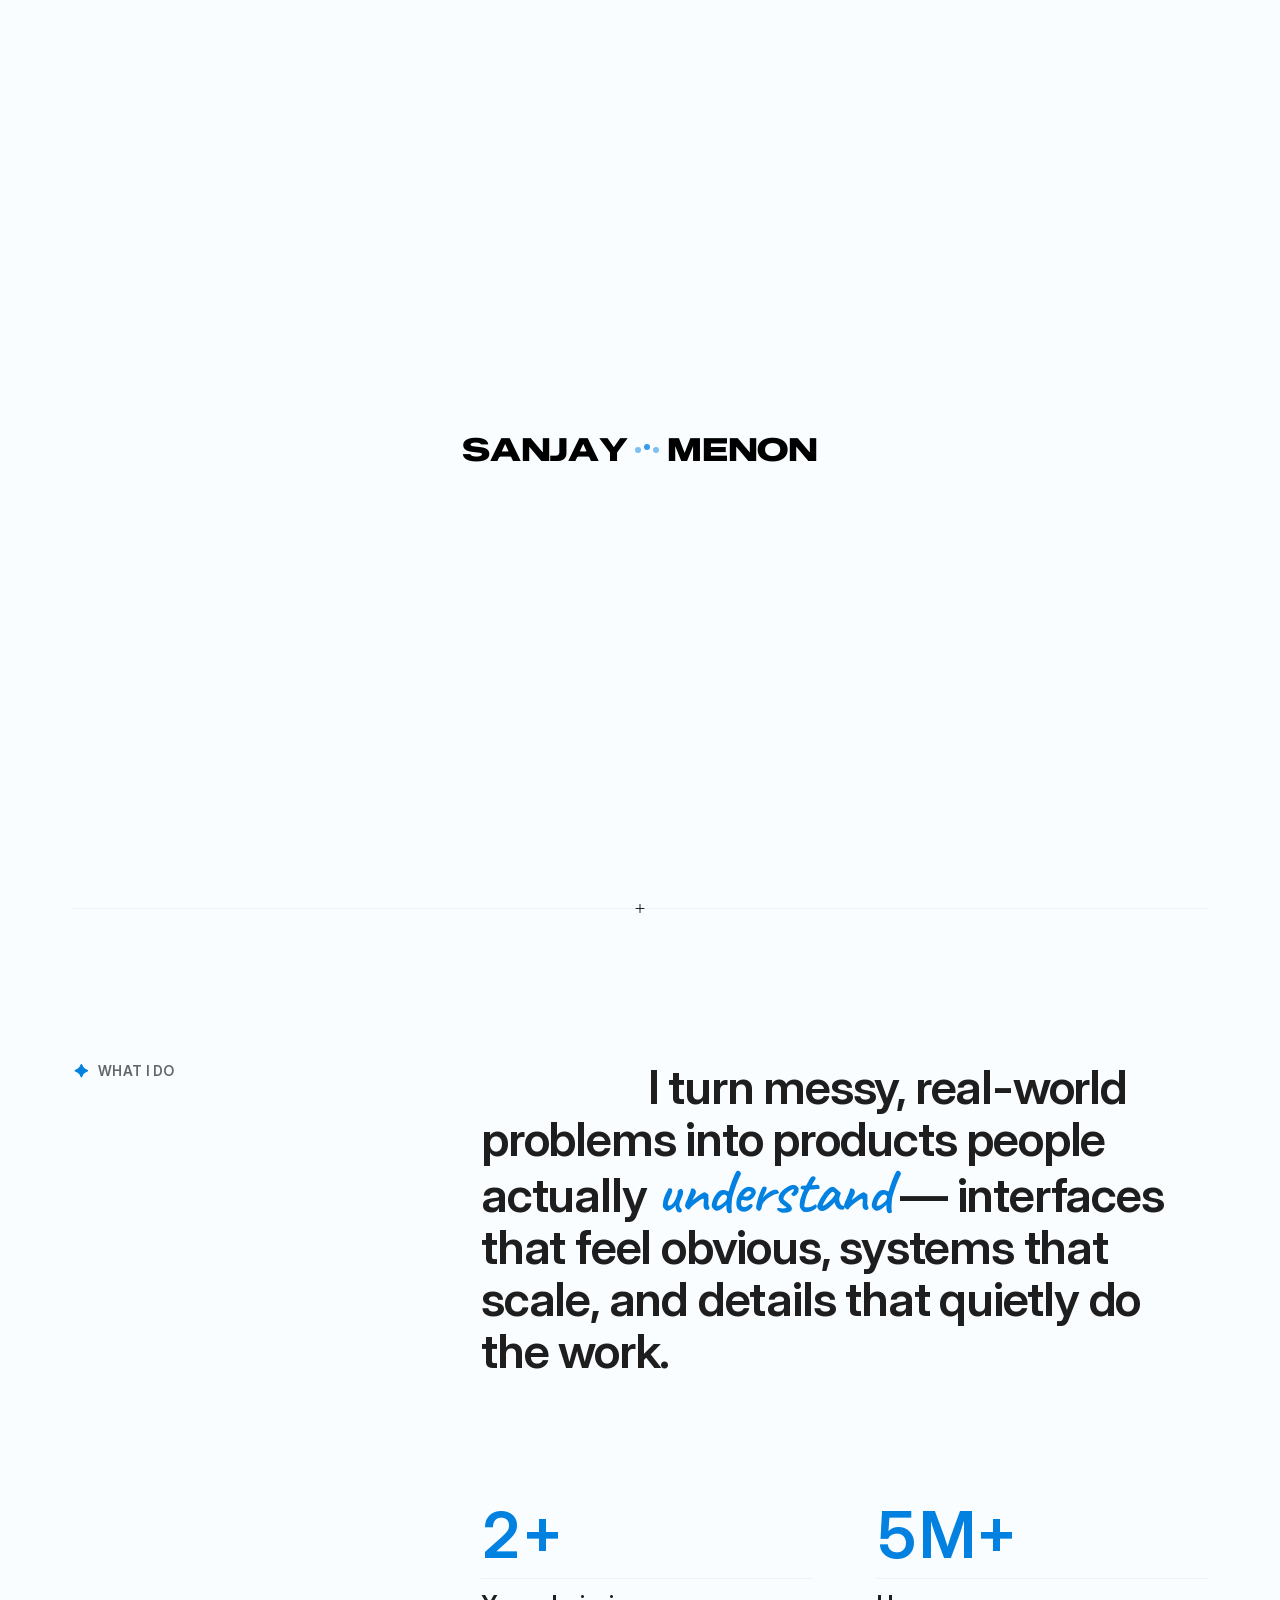
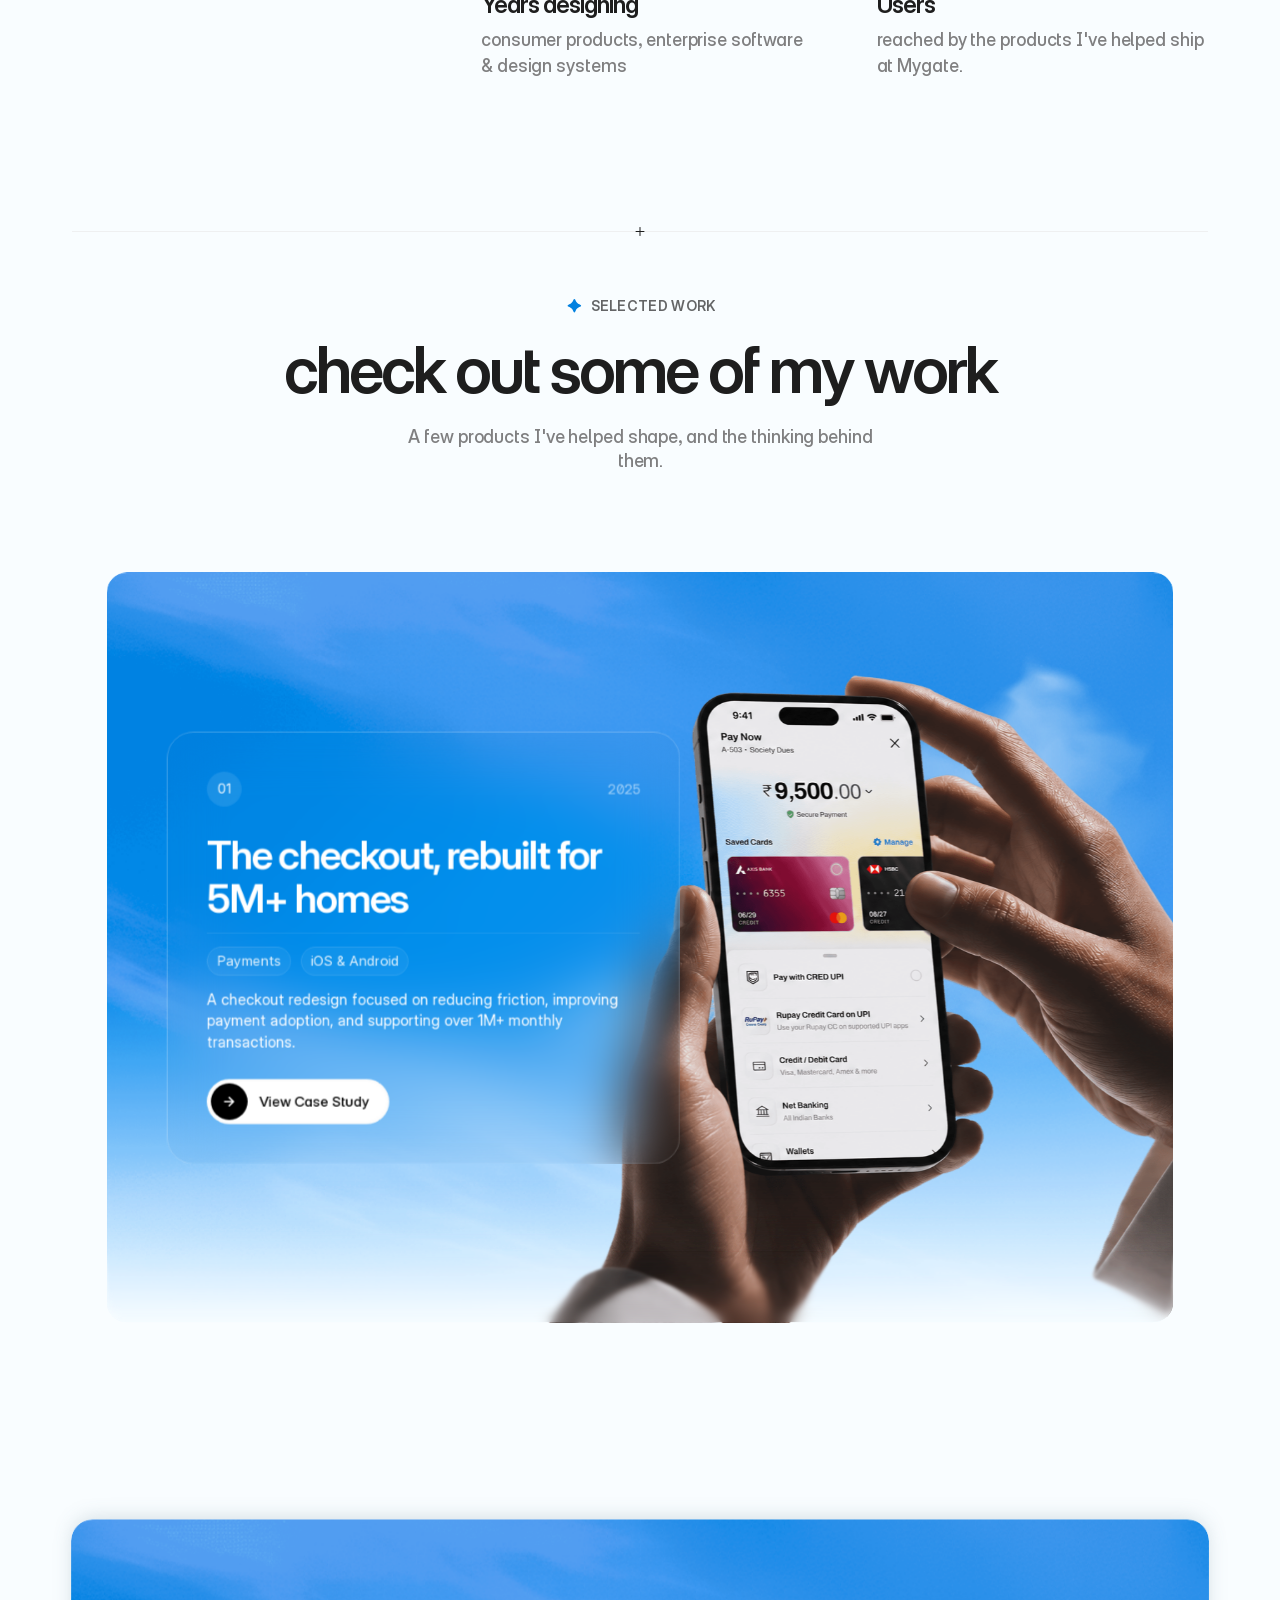
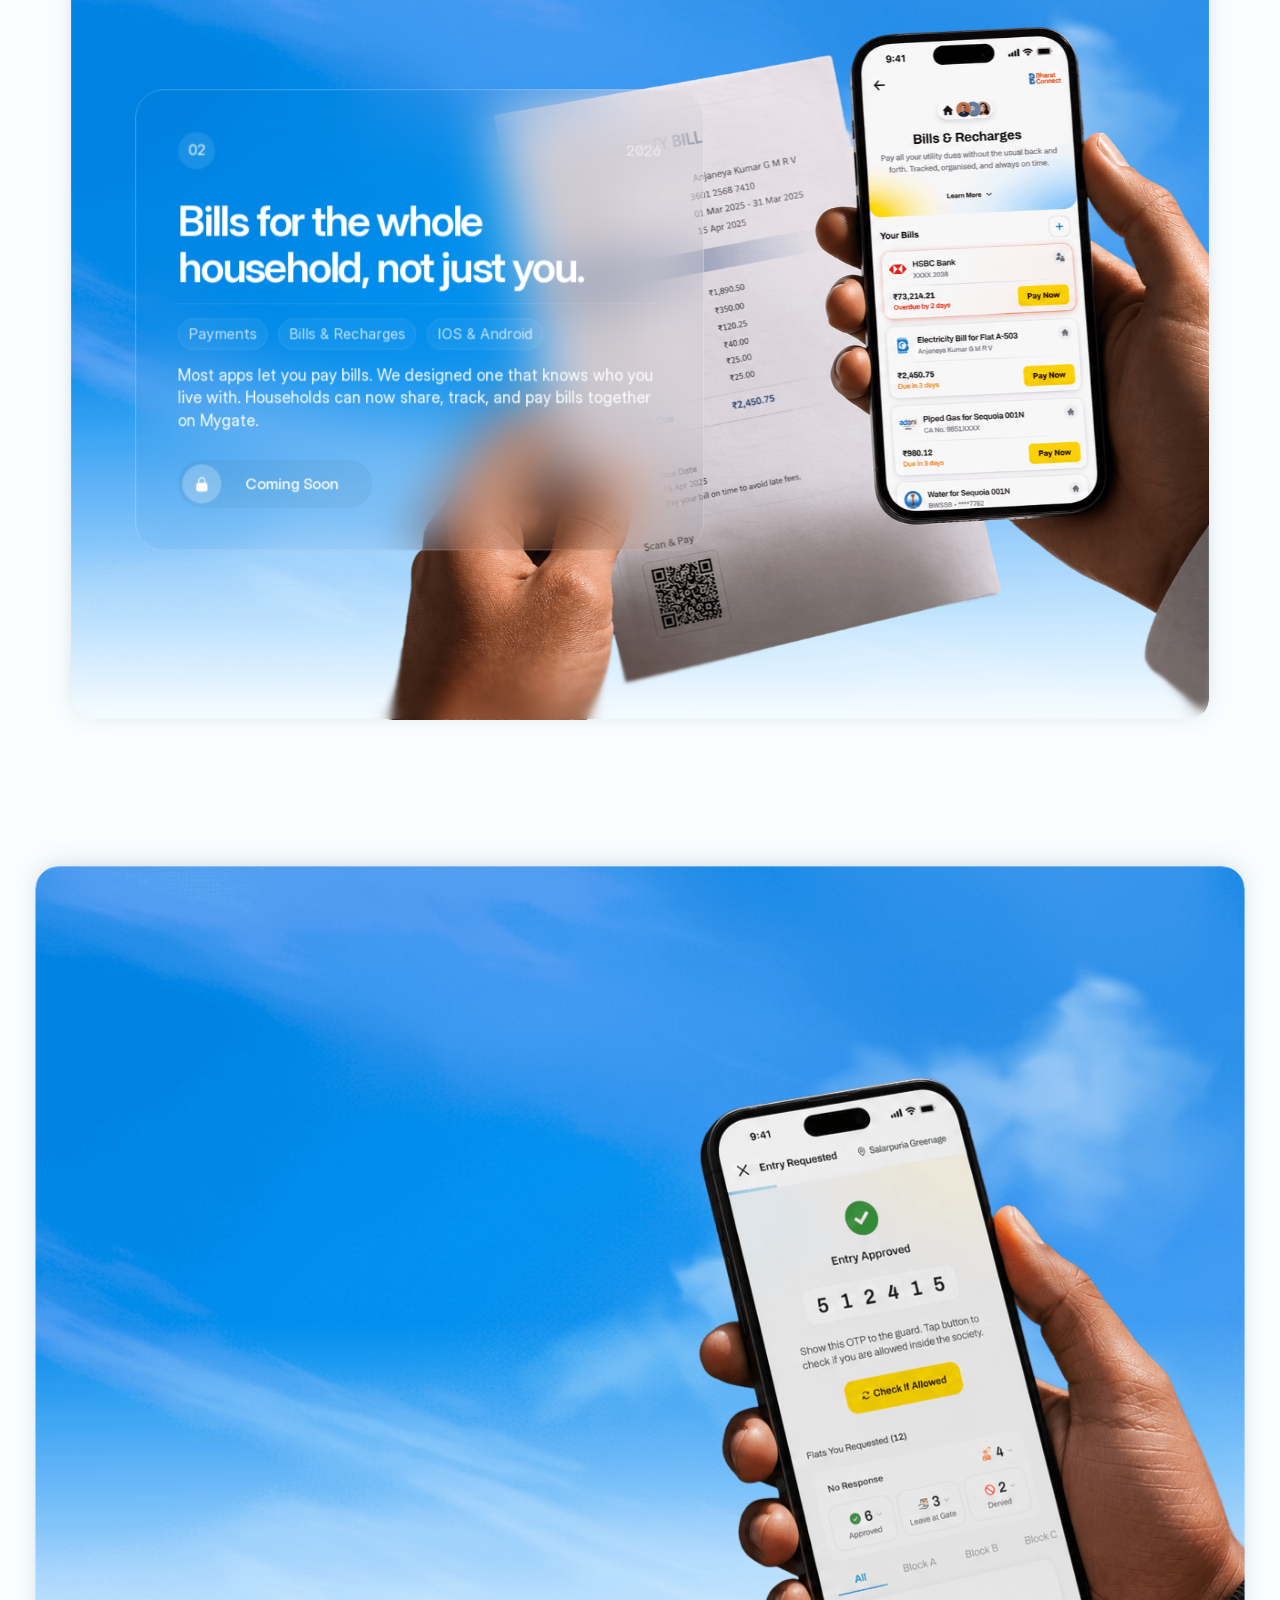
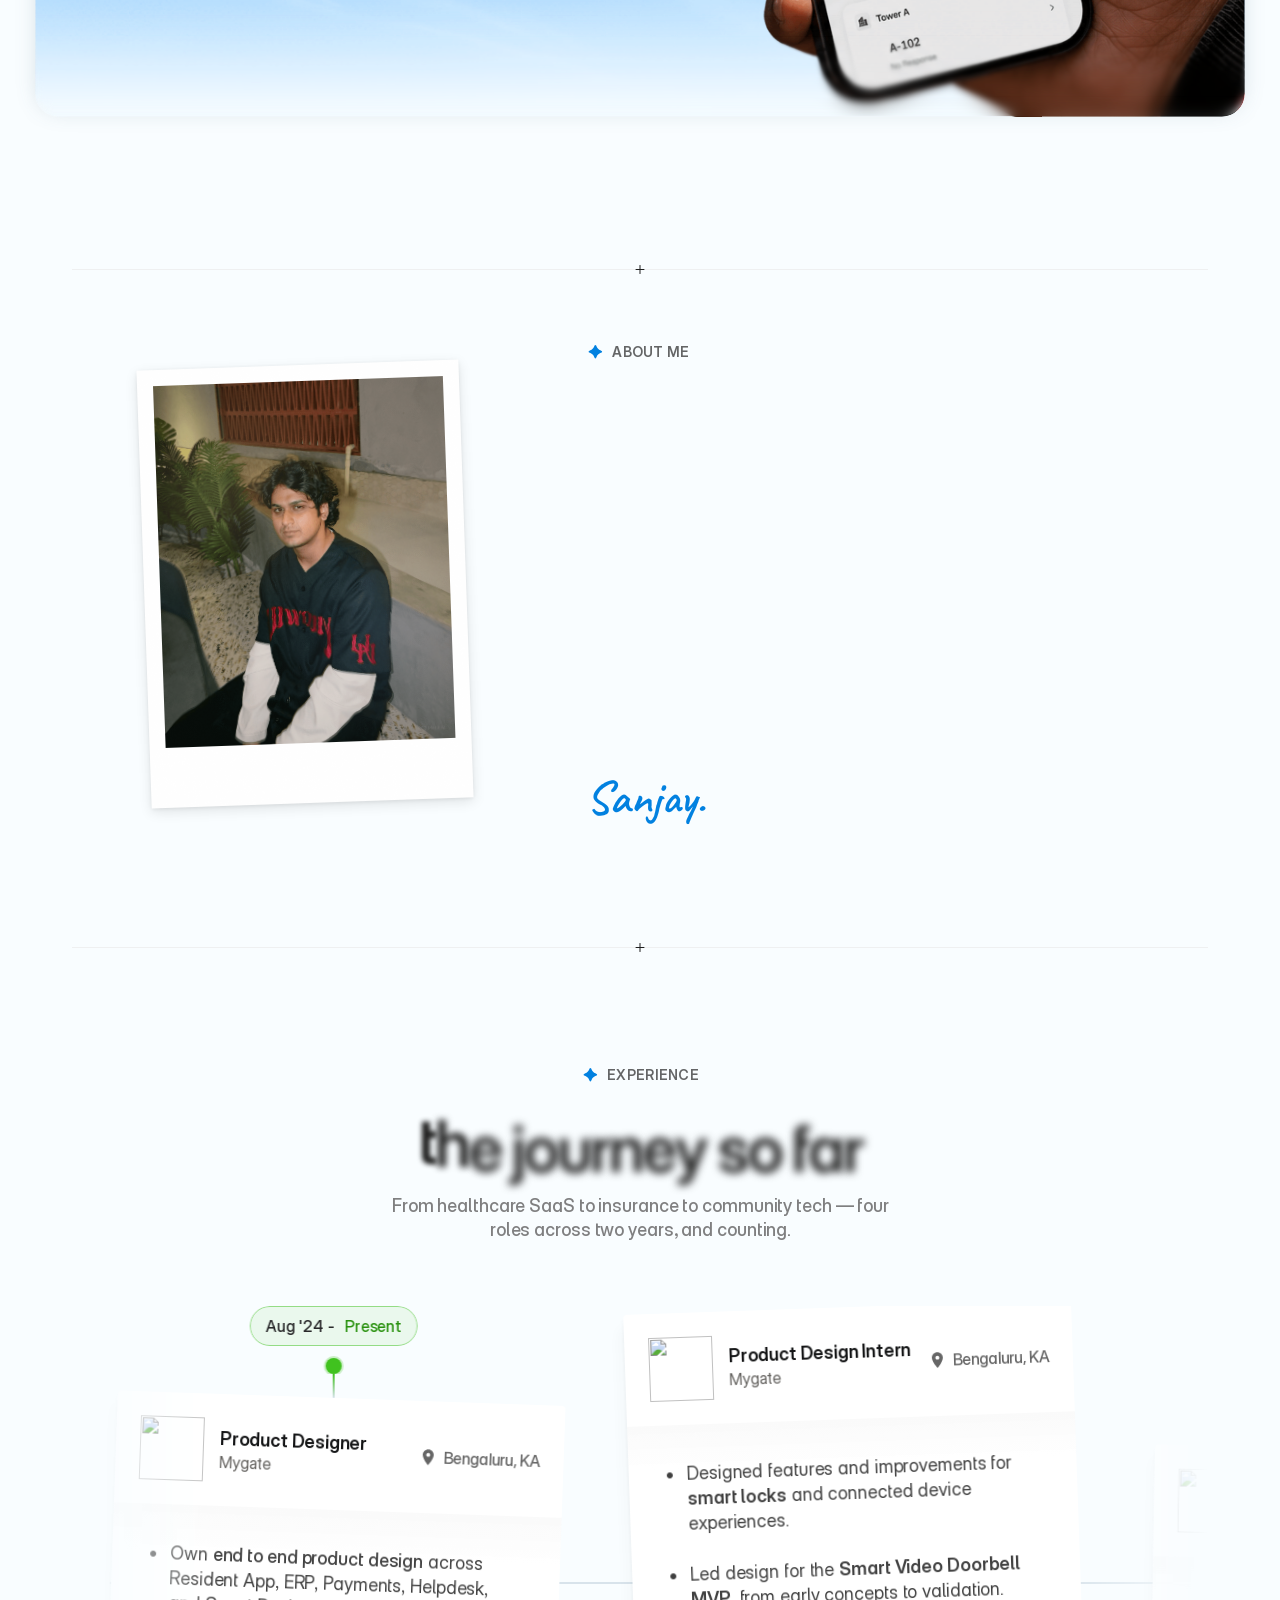
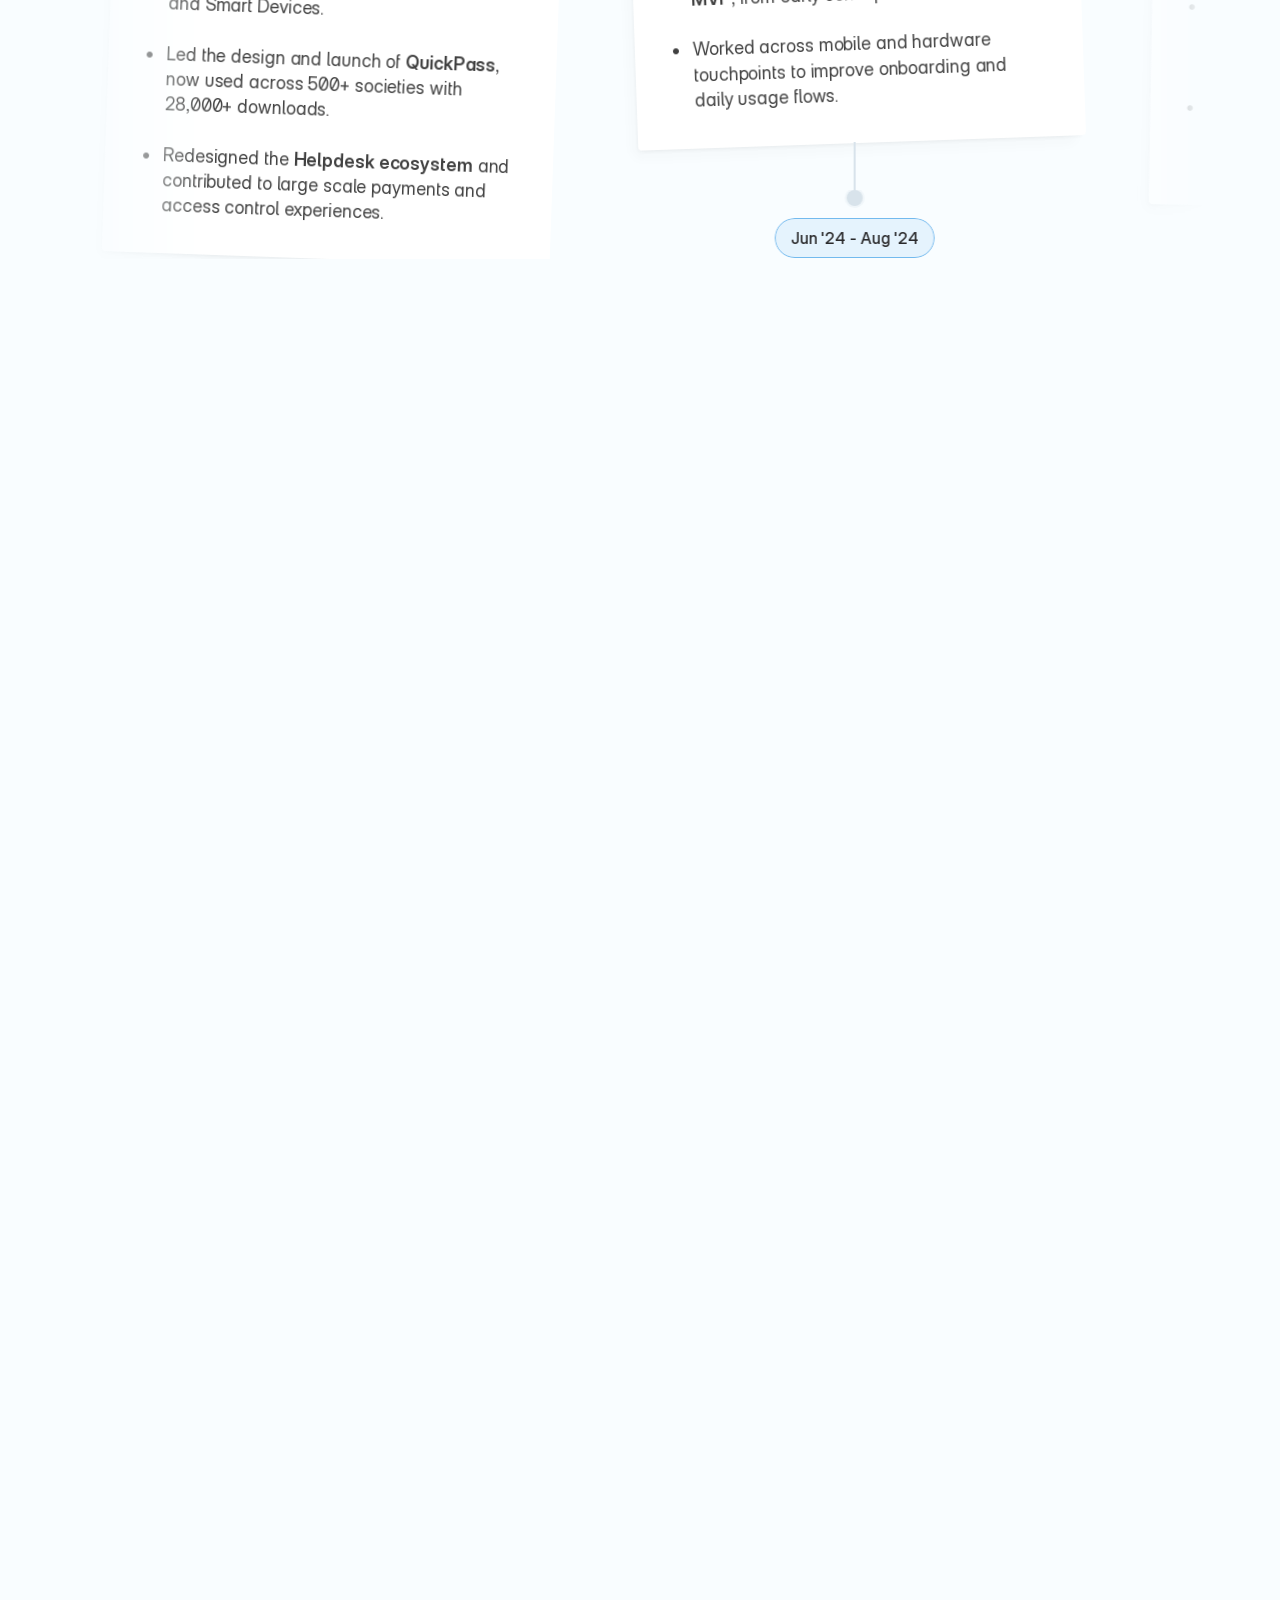
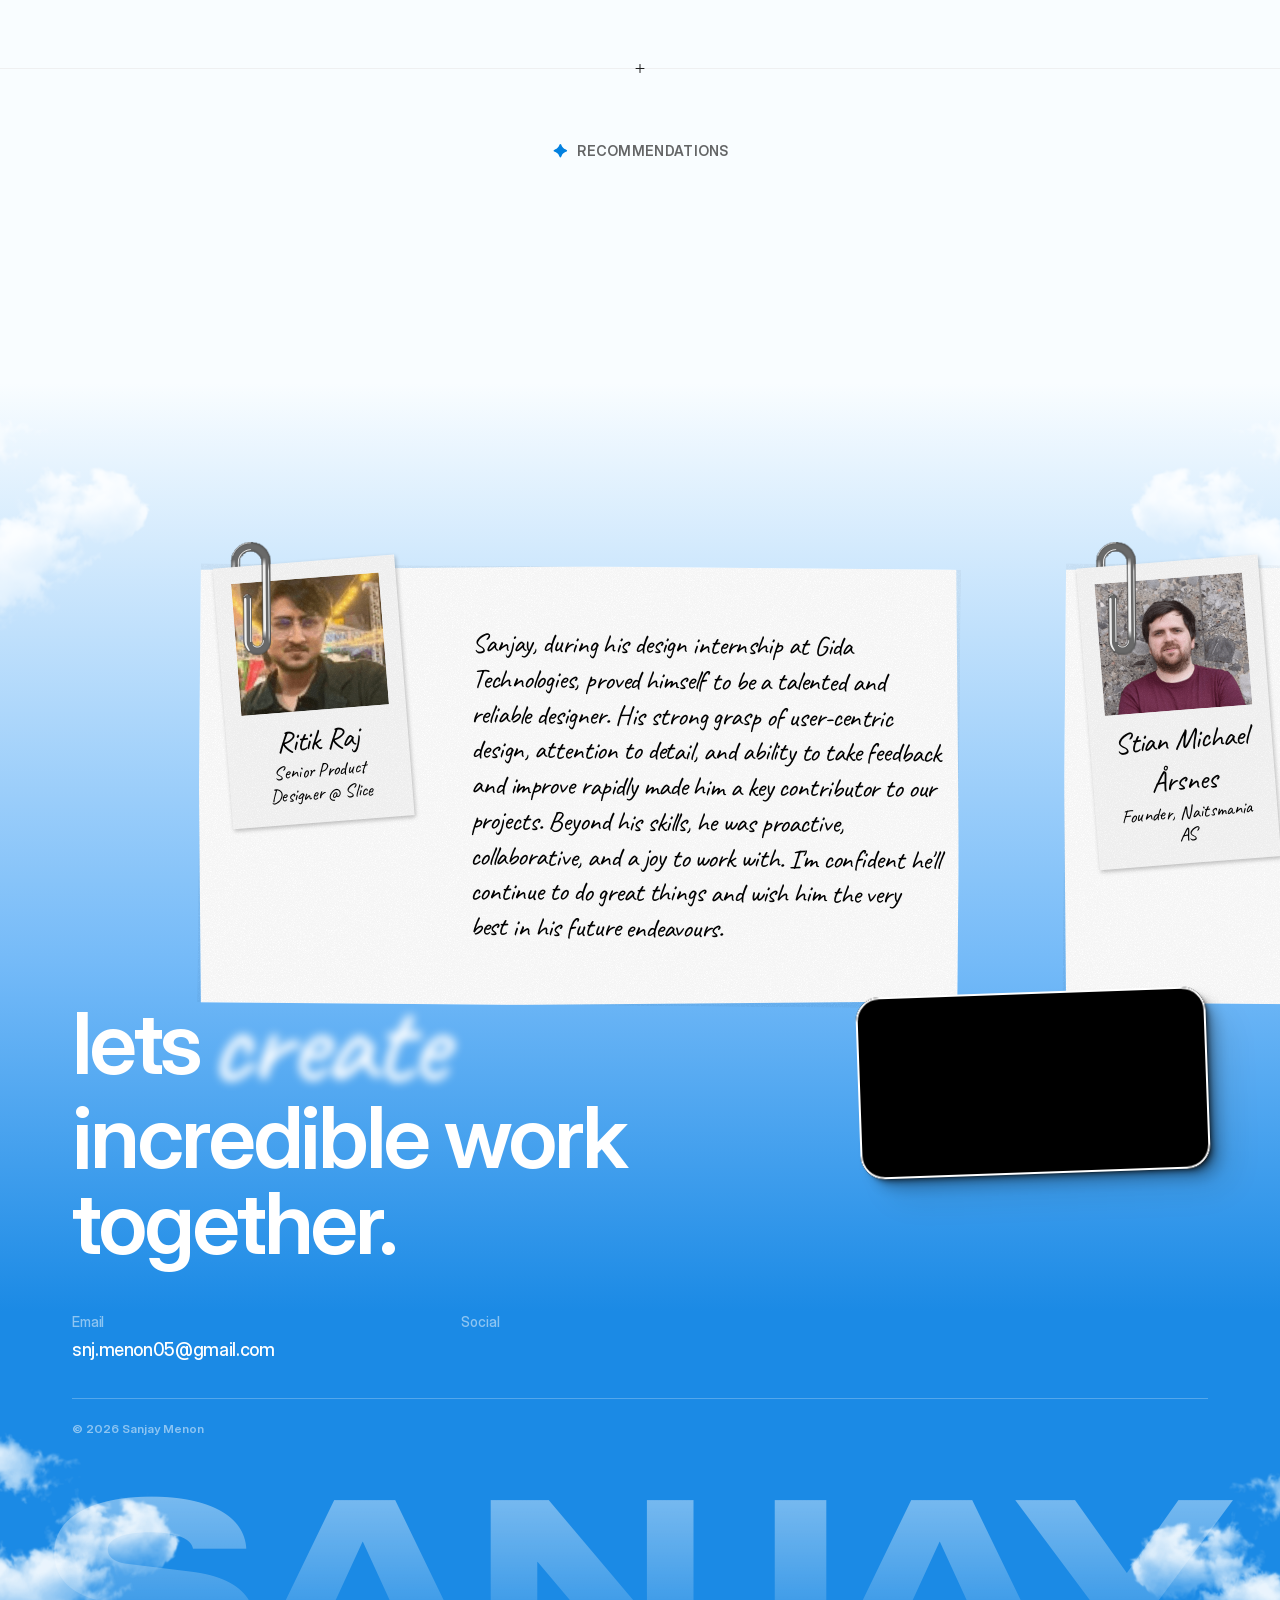
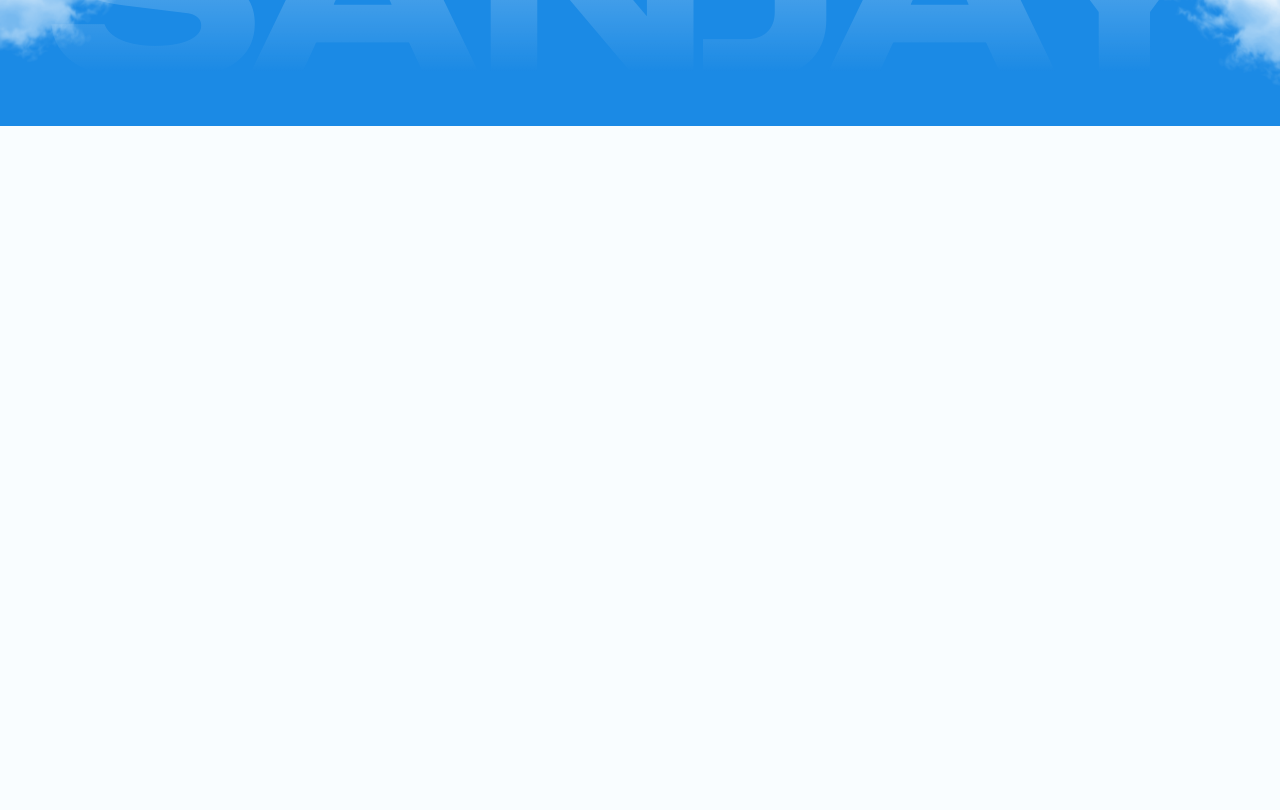
==== index.html @ f106e729 "feat: 1:1 pixel-perfect portfolio clone with localized assets and animations" ====
<!doctype html>

<!-- Made in Framer · framer.com ✨ -->

<!-- Published Jun 16, 2026, 5:50 PM UTC -->

<html lang="en" data-redirect-timezone="1" dir="ltr">

<head>

	<meta charset="utf-8">

	

	

	<script>try{if(localStorage.getItem("__framer_force_showing_editorbar_since")){const n=document.createElement("link");n.rel = "modulepreload";n.href="https://framer.com/edit/init.mjs";document.head.appendChild(n)}}catch(e){}</script>

	<!-- Start of headStart -->

    

    <!-- End of headStart -->

	<meta name="viewport" content="width=1200">

	<meta name="generator" content="Framer 4ded5ed">

	<title>Sanjay's Portfolio</title>

    <meta name="description" content="Welcome to my portfolio">

    <meta name="framer-search-index" content="./assets/js/searchIndex-1USSbgXIUt0n.json">

    <meta name="framer-search-index-fallback" content="./assets/js/searchIndex-Ehu4HHllHMeQ.json">

    <link href="./assets/images/WTDB128knyhJZWbqx1wHJGZqVo.png" rel="icon" media="(prefers-color-scheme: light)">

    <link href="./assets/images/WTDB128knyhJZWbqx1wHJGZqVo.png" rel="icon" media="(prefers-color-scheme: dark)">

    <!-- Open Graph / Facebook -->

    <meta property="og:type" content="website">

    <meta property="og:title" content="Sanjay's Portfolio">

    <meta property="og:description" content="Welcome to my portfolio">

    <!-- Twitter -->

    <meta name="twitter:card" content="summary_large_image">

    <meta name="twitter:title" content="Sanjay's Portfolio">

    <meta name="twitter:description" content="Welcome to my portfolio">

	

	<style data-framer-font-css>/* cyrillic-ext */

@font-face {

  font-family: 'Inter Tight';

  font-style: normal;

  font-weight: 800;

  font-display: swap;

  src: url(./assets/fonts/gstatic/s/intertight/v9/NGSnv5HMAFg6IuGlBNMjxJEL2VmU3NS7Z2mjjwiaVi5SkK8.woff2) format('woff2');

  unicode-range: U+0460-052F, U+1C80-1C8A, U+20B4, U+2DE0-2DFF, U+A640-A69F, U+FE2E-FE2F;

}

/* cyrillic */

@font-face {

  font-family: 'Inter Tight';

  font-style: normal;

  font-weight: 800;

  font-display: swap;

  src: url(./assets/fonts/gstatic/s/intertight/v9/NGSnv5HMAFg6IuGlBNMjxJEL2VmU3NS7Z2mjjwiaXy5SkK8.woff2) format('woff2');

  unicode-range: U+0301, U+0400-045F, U+0490-0491, U+04B0-04B1, U+2116;

}

/* greek-ext */

@font-face {

  font-family: 'Inter Tight';

  font-style: normal;

  font-weight: 800;

  font-display: swap;

  src: url(./assets/fonts/gstatic/s/intertight/v9/NGSnv5HMAFg6IuGlBNMjxJEL2VmU3NS7Z2mjjwiaVy5SkK8.woff2) format('woff2');

  unicode-range: U+1F00-1FFF;

}

/* greek */

@font-face {

  font-family: 'Inter Tight';

  font-style: normal;

  font-weight: 800;

  font-display: swap;

  src: url(./assets/fonts/gstatic/s/intertight/v9/NGSnv5HMAFg6IuGlBNMjxJEL2VmU3NS7Z2mjjwiaWC5SkK8.woff2) format('woff2');

  unicode-range: U+0370-0377, U+037A-037F, U+0384-038A, U+038C, U+038E-03A1, U+03A3-03FF;

}

/* vietnamese */

@font-face {

  font-family: 'Inter Tight';

  font-style: normal;

  font-weight: 800;

  font-display: swap;

  src: url(./assets/fonts/gstatic/s/intertight/v9/NGSnv5HMAFg6IuGlBNMjxJEL2VmU3NS7Z2mjjwiaVC5SkK8.woff2) format('woff2');

  unicode-range: U+0102-0103, U+0110-0111, U+0128-0129, U+0168-0169, U+01A0-01A1, U+01AF-01B0, U+0300-0301, U+0303-0304, U+0308-0309, U+0323, U+0329, U+1EA0-1EF9, U+20AB;

}

/* latin-ext */

@font-face {

  font-family: 'Inter Tight';

  font-style: normal;

  font-weight: 800;

  font-display: swap;

  src: url(./assets/fonts/gstatic/s/intertight/v9/NGSnv5HMAFg6IuGlBNMjxJEL2VmU3NS7Z2mjjwiaVS5SkK8.woff2) format('woff2');

  unicode-range: U+0100-02BA, U+02BD-02C5, U+02C7-02CC, U+02CE-02D7, U+02DD-02FF, U+0304, U+0308, U+0329, U+1D00-1DBF, U+1E00-1E9F, U+1EF2-1EFF, U+2020, U+20A0-20AB, U+20AD-20C0, U+2113, U+2C60-2C7F, U+A720-A7FF;

}

/* latin */

@font-face {

  font-family: 'Inter Tight';

  font-style: normal;

  font-weight: 800;

  font-display: swap;

  src: url(./assets/fonts/gstatic/s/intertight/v9/NGSnv5HMAFg6IuGlBNMjxJEL2VmU3NS7Z2mjjwiaWy5S.woff2) format('woff2');

  unicode-range: U+0000-00FF, U+0131, U+0152-0153, U+02BB-02BC, U+02C6, U+02DA, U+02DC, U+0304, U+0308, U+0329, U+2000-206F, U+20AC, U+2122, U+2191, U+2193, U+2212, U+2215, U+FEFF, U+FFFD;

}

/* vietnamese */

@font-face {

  font-family: 'Zalando Sans Expanded';

  font-style: normal;

  font-weight: 800;

  font-display: swap;

  src: url(./assets/fonts/gstatic/s/zalandosansexpanded/v3/JTU6jJci8Cy470GaeFwsix1hi3aTmrgRwU-ZoGTKmeLvpK-4OPGPp4Vrcim2.woff2) format('woff2');

  unicode-range: U+0102-0103, U+0110-0111, U+0128-0129, U+0168-0169, U+01A0-01A1, U+01AF-01B0, U+0300-0301, U+0303-0304, U+0308-0309, U+0323, U+0329, U+1EA0-1EF9, U+20AB;

}

/* latin-ext */

@font-face {

  font-family: 'Zalando Sans Expanded';

  font-style: normal;

  font-weight: 800;

  font-display: swap;

  src: url(./assets/fonts/gstatic/s/zalandosansexpanded/v3/JTU6jJci8Cy470GaeFwsix1hi3aTmrgRwU-ZoGTKmeLvpK-4OPGPp4Rrcim2.woff2) format('woff2');

  unicode-range: U+0100-02BA, U+02BD-02C5, U+02C7-02CC, U+02CE-02D7, U+02DD-02FF, U+0304, U+0308, U+0329, U+1D00-1DBF, U+1E00-1E9F, U+1EF2-1EFF, U+2020, U+20A0-20AB, U+20AD-20C0, U+2113, U+2C60-2C7F, U+A720-A7FF;

}

/* latin */

@font-face {

  font-family: 'Zalando Sans Expanded';

  font-style: normal;

  font-weight: 800;

  font-display: swap;

  src: url(./assets/fonts/gstatic/s/zalandosansexpanded/v3/JTU6jJci8Cy470GaeFwsix1hi3aTmrgRwU-ZoGTKmeLvpK-4OPGPp4prcg.woff2) format('woff2');

  unicode-range: U+0000-00FF, U+0131, U+0152-0153, U+02BB-02BC, U+02C6, U+02DA, U+02DC, U+0304, U+0308, U+0329, U+2000-206F, U+20AC, U+2122, U+2191, U+2193, U+2212, U+2215, U+FEFF, U+FFFD;

}

/* cyrillic-ext */

@font-face {

  font-family: 'Caveat';

  font-style: normal;

  font-weight: 500;

  src: url(./assets/fonts/gstatic/s/caveat/v23/Wnz6HAc5bAfYB2Q7azYYmg8.woff2) format('woff2');

  unicode-range: U+0460-052F, U+1C80-1C8A, U+20B4, U+2DE0-2DFF, U+A640-A69F, U+FE2E-FE2F;

}

/* cyrillic */

@font-face {

  font-family: 'Caveat';

  font-style: normal;

  font-weight: 500;

  src: url(./assets/fonts/gstatic/s/caveat/v23/Wnz6HAc5bAfYB2Q7YjYYmg8.woff2) format('woff2');

  unicode-range: U+0301, U+0400-045F, U+0490-0491, U+04B0-04B1, U+2116;

}

/* latin-ext */

@font-face {

  font-family: 'Caveat';

  font-style: normal;

  font-weight: 500;

  src: url(./assets/fonts/gstatic/s/caveat/v23/Wnz6HAc5bAfYB2Q7aDYYmg8.woff2) format('woff2');

  unicode-range: U+0100-02BA, U+02BD-02C5, U+02C7-02CC, U+02CE-02D7, U+02DD-02FF, U+0304, U+0308, U+0329, U+1D00-1DBF, U+1E00-1E9F, U+1EF2-1EFF, U+2020, U+20A0-20AB, U+20AD-20C0, U+2113, U+2C60-2C7F, U+A720-A7FF;

}

/* latin */

@font-face {

  font-family: 'Caveat';

  font-style: normal;

  font-weight: 500;

  src: url(./assets/fonts/gstatic/s/caveat/v23/Wnz6HAc5bAfYB2Q7ZjYY.woff2) format('woff2');

  unicode-range: U+0000-00FF, U+0131, U+0152-0153, U+02BB-02BC, U+02C6, U+02DA, U+02DC, U+0304, U+0308, U+0329, U+2000-206F, U+20AC, U+2122, U+2191, U+2193, U+2212, U+2215, U+FEFF, U+FFFD;

}

/* cyrillic-ext */

@font-face {

  font-family: 'Caveat';

  font-style: normal;

  font-weight: 600;

  src: url(./assets/fonts/gstatic/s/caveat/v23/Wnz6HAc5bAfYB2Q7azYYmg8.woff2) format('woff2');

  unicode-range: U+0460-052F, U+1C80-1C8A, U+20B4, U+2DE0-2DFF, U+A640-A69F, U+FE2E-FE2F;

}

/* cyrillic */

@font-face {

  font-family: 'Caveat';

  font-style: normal;

  font-weight: 600;

  src: url(./assets/fonts/gstatic/s/caveat/v23/Wnz6HAc5bAfYB2Q7YjYYmg8.woff2) format('woff2');

  unicode-range: U+0301, U+0400-045F, U+0490-0491, U+04B0-04B1, U+2116;

}

/* latin-ext */

@font-face {

  font-family: 'Caveat';

  font-style: normal;

  font-weight: 600;

  src: url(./assets/fonts/gstatic/s/caveat/v23/Wnz6HAc5bAfYB2Q7aDYYmg8.woff2) format('woff2');

  unicode-range: U+0100-02BA, U+02BD-02C5, U+02C7-02CC, U+02CE-02D7, U+02DD-02FF, U+0304, U+0308, U+0329, U+1D00-1DBF, U+1E00-1E9F, U+1EF2-1EFF, U+2020, U+20A0-20AB, U+20AD-20C0, U+2113, U+2C60-2C7F, U+A720-A7FF;

}

/* latin */

@font-face {

  font-family: 'Caveat';

  font-style: normal;

  font-weight: 600;

  src: url(./assets/fonts/gstatic/s/caveat/v23/Wnz6HAc5bAfYB2Q7ZjYY.woff2) format('woff2');

  unicode-range: U+0000-00FF, U+0131, U+0152-0153, U+02BB-02BC, U+02C6, U+02DA, U+02DC, U+0304, U+0308, U+0329, U+2000-206F, U+20AC, U+2122, U+2191, U+2193, U+2212, U+2215, U+FEFF, U+FFFD;

}

/* cyrillic-ext */

@font-face {

  font-family: 'Geist Mono';

  font-style: normal;

  font-weight: 600;

  src: url(./assets/fonts/gstatic/s/geistmono/v6/or3yQ6H-1_WfwkMZI_qYPLs1a-t7PU0AbeHjL65Z5ClqOw.woff2) format('woff2');

  unicode-range: U+0460-052F, U+1C80-1C8A, U+20B4, U+2DE0-2DFF, U+A640-A69F, U+FE2E-FE2F;

}

/* cyrillic */

@font-face {

  font-family: 'Geist Mono';

  font-style: normal;

  font-weight: 600;

  src: url(./assets/fonts/gstatic/s/geistmono/v6/or3yQ6H-1_WfwkMZI_qYPLs1a-t7PU0AbeHjL65Q5ClqOw.woff2) format('woff2');

  unicode-range: U+0301, U+0400-045F, U+0490-0491, U+04B0-04B1, U+2116;

}

/* symbols2 */

@font-face {

  font-family: 'Geist Mono';

  font-style: normal;

  font-weight: 600;

  src: url(./assets/fonts/gstatic/s/geistmono/v6/or3yQ6H-1_WfwkMZI_qYPLs1a-t7PU0AbeHjL67uxQxXAuk.woff2) format('woff2');

  unicode-range: U+2000-2001, U+2004-2008, U+200A, U+23B8-23BD, U+2500-259F;

}

/* vietnamese */

@font-face {

  font-family: 'Geist Mono';

  font-style: normal;

  font-weight: 600;

  src: url(./assets/fonts/gstatic/s/geistmono/v6/or3yQ6H-1_WfwkMZI_qYPLs1a-t7PU0AbeHjL65b5ClqOw.woff2) format('woff2');

  unicode-range: U+0102-0103, U+0110-0111, U+0128-0129, U+0168-0169, U+01A0-01A1, U+01AF-01B0, U+0300-0301, U+0303-0304, U+0308-0309, U+0323, U+0329, U+1EA0-1EF9, U+20AB;

}

/* latin-ext */

@font-face {

  font-family: 'Geist Mono';

  font-style: normal;

  font-weight: 600;

  src: url(./assets/fonts/gstatic/s/geistmono/v6/or3yQ6H-1_WfwkMZI_qYPLs1a-t7PU0AbeHjL65a5ClqOw.woff2) format('woff2');

  unicode-range: U+0100-02BA, U+02BD-02C5, U+02C7-02CC, U+02CE-02D7, U+02DD-02FF, U+0304, U+0308, U+0329, U+1D00-1DBF, U+1E00-1E9F, U+1EF2-1EFF, U+2020, U+20A0-20AB, U+20AD-20C0, U+2113, U+2C60-2C7F, U+A720-A7FF;

}

/* latin */

@font-face {

  font-family: 'Geist Mono';

  font-style: normal;

  font-weight: 600;

  src: url(./assets/fonts/gstatic/s/geistmono/v6/or3yQ6H-1_WfwkMZI_qYPLs1a-t7PU0AbeHjL65U5Ck.woff2) format('woff2');

  unicode-range: U+0000-00FF, U+0131, U+0152-0153, U+02BB-02BC, U+02C6, U+02DA, U+02DC, U+0304, U+0308, U+0329, U+2000-206F, U+20AC, U+2122, U+2191, U+2193, U+2212, U+2215, U+FEFF, U+FFFD;

}

/* vietnamese */

@font-face {

  font-family: 'Zalando Sans Expanded';

  font-style: normal;

  font-weight: 900;

  src: url(./assets/fonts/gstatic/s/zalandosansexpanded/v3/JTU6jJci8Cy470GaeFwsix1hi3aTmrgRwU-ZoGTKmeLvpK-4ONiPp4Vrcim2.woff2) format('woff2');

  unicode-range: U+0102-0103, U+0110-0111, U+0128-0129, U+0168-0169, U+01A0-01A1, U+01AF-01B0, U+0300-0301, U+0303-0304, U+0308-0309, U+0323, U+0329, U+1EA0-1EF9, U+20AB;

}

/* latin-ext */

@font-face {

  font-family: 'Zalando Sans Expanded';

  font-style: normal;

  font-weight: 900;

  src: url(./assets/fonts/gstatic/s/zalandosansexpanded/v3/JTU6jJci8Cy470GaeFwsix1hi3aTmrgRwU-ZoGTKmeLvpK-4ONiPp4Rrcim2.woff2) format('woff2');

  unicode-range: U+0100-02BA, U+02BD-02C5, U+02C7-02CC, U+02CE-02D7, U+02DD-02FF, U+0304, U+0308, U+0329, U+1D00-1DBF, U+1E00-1E9F, U+1EF2-1EFF, U+2020, U+20A0-20AB, U+20AD-20C0, U+2113, U+2C60-2C7F, U+A720-A7FF;

}

/* latin */

@font-face {

  font-family: 'Zalando Sans Expanded';

  font-style: normal;

  font-weight: 900;

  src: url(./assets/fonts/gstatic/s/zalandosansexpanded/v3/JTU6jJci8Cy470GaeFwsix1hi3aTmrgRwU-ZoGTKmeLvpK-4ONiPp4prcg.woff2) format('woff2');

  unicode-range: U+0000-00FF, U+0131, U+0152-0153, U+02BB-02BC, U+02C6, U+02DA, U+02DC, U+0304, U+0308, U+0329, U+2000-206F, U+20AC, U+2122, U+2191, U+2193, U+2212, U+2215, U+FEFF, U+FFFD;

}



@font-face { font-family: "Caveat"; src: url("./assets/fonts/gstatic/s/caveat/v23/WnznHAc5bAfYB2QRah7pcpNvOx-pjfJ9SIejYBxPigs.woff2"); font-style: normal; font-weight: 400 }

@font-face { font-family: "Mynerve"; src: url("./assets/fonts/gstatic/s/mynerve/v6/P5sCzZKPdNjb4jt7xCFuiZ-uydg.woff2"); font-style: normal; font-weight: 400 }

@font-face { font-family: "Zalando Sans Expanded"; src: url("./assets/fonts/gstatic/s/zalandosansexpanded/v3/JTU6jJci8Cy470GaeFwsix1hi3aTmrgRwU-ZoGTKmeLvpK-4OJaPl4hhcxm2zLI.woff2"); font-display: swap; font-style: normal; font-weight: 700 }

@font-face { font-family: "Playfair Display"; src: url("./assets/fonts/gstatic/s/playfairdisplay/v40/nuFRD-vYSZviVYUb_rj3ij__anPXDTnCjmHKM4nYO7KN_qiTbtPK-F2rA0s.woff2"); font-display: swap; font-style: italic; font-weight: 400 }

@font-face { font-family: "Zalando Sans SemiExpanded"; src: url("./assets/fonts/gstatic/s/zalandosanssemiexpanded/v3/6qLhKYcHuh3msE9OaXROVVclRRa-ClZSEipa2hrEzR2jhk_n3T6ACkDpEnP4Fs7bOSO7.woff2"); font-display: swap; font-style: normal; font-weight: 500 }

@font-face { font-family: "Playfair Display"; src: url("./assets/fonts/gstatic/s/playfairdisplay/v40/nuFvD-vYSZviVYUb_rj3ij__anPXJzDwcbmjWBN2PKd3vUDVZNLo_U2r.woff2"); font-display: swap; font-style: normal; font-weight: 500 }

@font-face { font-family: "Zalando Sans Expanded"; src: url("./assets/fonts/gstatic/s/zalandosansexpanded/v3/JTU6jJci8Cy470GaeFwsix1hi3aTmrgRwU-ZoGTKmeLvpK-4OK-Pl4hhcxm2zLI.woff2"); font-display: swap; font-style: normal; font-weight: 600 }

@font-face { font-family: "Martian Mono"; src: url("./assets/fonts/gstatic/s/martianmono/v6/2V08KIcADoYhV6w87xrTKjs4CYElh_VS9YA4TlTnQzaVMIE6j15dYY1Yu86TD75kdpF2.woff2"); font-style: normal; font-weight: 500 }

@font-face { font-family: "Zalando Sans SemiExpanded"; src: url("./assets/fonts/gstatic/s/zalandosanssemiexpanded/v3/6qLhKYcHuh3msE9OaXROVVclRRa-ClZSEipa2hrEzR2jhk_n3T6ACkAFFXP4Fs7bOSO7.woff2"); font-display: swap; font-style: normal; font-weight: 600 }

@font-face { font-family: "DM Sans"; src: url("./assets/fonts/gstatic/s/dmsans/v17/rP2tp2ywxg089UriI5-g4vlH9VoD8CmcqZG40F9JadbnoEwAkJxhS2f3ZGMZpg.woff2"); font-display: swap; font-style: normal; font-weight: 500 }

@font-face { font-family: "DM Sans"; src: url("./assets/fonts/gstatic/s/dmsans/v17/rP2tp2ywxg089UriI5-g4vlH9VoD8CmcqZG40F9JadbnoEwARZthS2f3ZGMZpg.woff2"); font-display: swap; font-style: normal; font-weight: 700 }

@font-face { font-family: "DM Sans"; src: url("./assets/fonts/gstatic/s/dmsans/v17/rP2tp2ywxg089UriI5-g4vlH9VoD8CmcqZG40F9JadbnoEwAC5thS2f3ZGMZpg.woff2"); font-style: normal; font-weight: 900 }

@font-face { font-family: "DM Sans"; src: url("./assets/fonts/gstatic/s/dmsans/v17/rP2rp2ywxg089UriCZaSExd86J3t9jz86Mvy4qCRAL19DksVat8gCm32RmYJpso5.woff2"); font-style: italic; font-weight: 900 }

@font-face { font-family: "DM Sans"; src: url("./assets/fonts/gstatic/s/dmsans/v17/rP2rp2ywxg089UriCZaSExd86J3t9jz86Mvy4qCRAL19DksVat9uCm32RmYJpso5.woff2"); font-display: swap; font-style: italic; font-weight: 700 }

@font-face { font-family: "Inter Display"; src: url("./assets/fonts/2uIBiALfCHVpWbHqRMZutfT7giU.woff2"); font-display: swap; font-style: normal; font-weight: 400; unicode-range: U+0460-052F, U+1C80-1C88, U+20B4, U+2DE0-2DFF, U+A640-A69F, U+FE2E-FE2F }

@font-face { font-family: "Inter Display"; src: url("./assets/fonts/Zwfz6xbVe5pmcWRJRgBDHnMkOkI.woff2"); font-display: swap; font-style: normal; font-weight: 400; unicode-range: U+0301, U+0400-045F, U+0490-0491, U+04B0-04B1, U+2116 }

@font-face { font-family: "Inter Display"; src: url("./assets/fonts/U9LaDDmbRhzX3sB8g8glTy5feTE.woff2"); font-display: swap; font-style: normal; font-weight: 400; unicode-range: U+1F00-1FFF }

@font-face { font-family: "Inter Display"; src: url("./assets/fonts/tVew2LzXJ1t7QfxP1gdTIdj2o0g.woff2"); font-display: swap; font-style: normal; font-weight: 400; unicode-range: U+0370-03FF }

@font-face { font-family: "Inter Display"; src: url("./assets/fonts/DF7bjCRmStYPqSb945lAlMfCCVQ.woff2"); font-display: swap; font-style: normal; font-weight: 400; unicode-range: U+0100-024F, U+0259, U+1E00-1EFF, U+2020, U+20A0-20AB, U+20AD-20CF, U+2113, U+2C60-2C7F, U+A720-A7FF }

@font-face { font-family: "Inter Display"; src: url("./assets/fonts/bHYNJqzTyl2lqvmMiRRS6Y16Es.woff2"); font-display: swap; font-style: normal; font-weight: 400; unicode-range: U+0000-00FF, U+0131, U+0152-0153, U+02BB-02BC, U+02C6, U+02DA, U+02DC, U+2000-206F, U+2070, U+2074-207E, U+2080-208E, U+20AC, U+2122, U+2191, U+2193, U+2212, U+2215, U+FEFF, U+FFFD }

@font-face { font-family: "Inter Display"; src: url("./assets/fonts/vebZUMjGyKkYsfcY73iwWTzLNag.woff2"); font-display: swap; font-style: normal; font-weight: 400; unicode-range: U+0102-0103, U+0110-0111, U+0128-0129, U+0168-0169, U+01A0-01A1, U+01AF-01B0, U+1EA0-1EF9, U+20AB }

@font-face { font-family: "Inter Display"; src: url("./assets/fonts/gazZKZuUEtvr9ULhdA4SprP0AZ0.woff2"); font-display: swap; font-style: normal; font-weight: 600; unicode-range: U+0460-052F, U+1C80-1C88, U+20B4, U+2DE0-2DFF, U+A640-A69F, U+FE2E-FE2F }

@font-face { font-family: "Inter Display"; src: url("./assets/fonts/pe8RoujoPxuTZhqoNzYqHX2MXA.woff2"); font-display: swap; font-style: normal; font-weight: 600; unicode-range: U+0301, U+0400-045F, U+0490-0491, U+04B0-04B1, U+2116 }

@font-face { font-family: "Inter Display"; src: url("./assets/fonts/teGhWnhH3bCqefKGsIsqFy3hK8.woff2"); font-display: swap; font-style: normal; font-weight: 600; unicode-range: U+1F00-1FFF }

@font-face { font-family: "Inter Display"; src: url("./assets/fonts/qQHxgTnEk6Czu1yW4xS82HQWFOk.woff2"); font-display: swap; font-style: normal; font-weight: 600; unicode-range: U+0370-03FF }

@font-face { font-family: "Inter Display"; src: url("./assets/fonts/MJ3N6lfN4iP5Um8rJGqLYl03tE.woff2"); font-display: swap; font-style: normal; font-weight: 600; unicode-range: U+0100-024F, U+0259, U+1E00-1EFF, U+2020, U+20A0-20AB, U+20AD-20CF, U+2113, U+2C60-2C7F, U+A720-A7FF }

@font-face { font-family: "Inter Display"; src: url("./assets/fonts/PfdOpgzFf7N2Uye9JX7xRKYTgSc.woff2"); font-display: swap; font-style: normal; font-weight: 600; unicode-range: U+0000-00FF, U+0131, U+0152-0153, U+02BB-02BC, U+02C6, U+02DA, U+02DC, U+2000-206F, U+2070, U+2074-207E, U+2080-208E, U+20AC, U+2122, U+2191, U+2193, U+2212, U+2215, U+FEFF, U+FFFD }

@font-face { font-family: "Inter Display"; src: url("./assets/fonts/0SEEmmWc3vovhaai4RlRQSWRrz0.woff2"); font-display: swap; font-style: normal; font-weight: 600; unicode-range: U+0102-0103, U+0110-0111, U+0128-0129, U+0168-0169, U+01A0-01A1, U+01AF-01B0, U+1EA0-1EF9, U+20AB }

@font-face { font-family: "Inter Display"; src: url("./assets/fonts/ePuN3mCjzajIHnyCdvKBFiZkyY0.woff2"); font-display: swap; font-style: normal; font-weight: 500; unicode-range: U+0460-052F, U+1C80-1C88, U+20B4, U+2DE0-2DFF, U+A640-A69F, U+FE2E-FE2F }

@font-face { font-family: "Inter Display"; src: url("./assets/fonts/V3j1L0o5vPFKe26Sw4HcpXCfHo.woff2"); font-display: swap; font-style: normal; font-weight: 500; unicode-range: U+0301, U+0400-045F, U+0490-0491, U+04B0-04B1, U+2116 }

@font-face { font-family: "Inter Display"; src: url("./assets/fonts/F3kdpd2N0cToWV5huaZjjgM.woff2"); font-display: swap; font-style: normal; font-weight: 500; unicode-range: U+1F00-1FFF }

@font-face { font-family: "Inter Display"; src: url("./assets/fonts/0iDmxkizU9goZoclqIqsV5rvETU.woff2"); font-display: swap; font-style: normal; font-weight: 500; unicode-range: U+0370-03FF }

@font-face { font-family: "Inter Display"; src: url("./assets/fonts/r0mv3NegmA0akcQsNFotG32Las.woff2"); font-display: swap; font-style: normal; font-weight: 500; unicode-range: U+0100-024F, U+0259, U+1E00-1EFF, U+2020, U+20A0-20AB, U+20AD-20CF, U+2113, U+2C60-2C7F, U+A720-A7FF }

@font-face { font-family: "Inter Display"; src: url("./assets/fonts/iwWTDc49ENF2tCHbqlNARXw6Ug.woff2"); font-display: swap; font-style: normal; font-weight: 500; unicode-range: U+0000-00FF, U+0131, U+0152-0153, U+02BB-02BC, U+02C6, U+02DA, U+02DC, U+2000-206F, U+2070, U+2074-207E, U+2080-208E, U+20AC, U+2122, U+2191, U+2193, U+2212, U+2215, U+FEFF, U+FFFD }

@font-face { font-family: "Inter Display"; src: url("./assets/fonts/Ii21jnSJkulBKsHHXKlapi7fv9w.woff2"); font-display: swap; font-style: normal; font-weight: 500; unicode-range: U+0102-0103, U+0110-0111, U+0128-0129, U+0168-0169, U+01A0-01A1, U+01AF-01B0, U+1EA0-1EF9, U+20AB }

@font-face { font-family: "Inter"; src: url("./assets/fonts/5vvr9Vy74if2I6bQbJvbw7SY1pQ.woff2"); font-display: swap; font-style: normal; font-weight: 400; unicode-range: U+0460-052F, U+1C80-1C88, U+20B4, U+2DE0-2DFF, U+A640-A69F, U+FE2E-FE2F }

@font-face { font-family: "Inter"; src: url("./assets/fonts/EOr0mi4hNtlgWNn9if640EZzXCo.woff2"); font-display: swap; font-style: normal; font-weight: 400; unicode-range: U+0301, U+0400-045F, U+0490-0491, U+04B0-04B1, U+2116 }

@font-face { font-family: "Inter"; src: url("./assets/fonts/Y9k9QrlZAqio88Klkmbd8VoMQc.woff2"); font-display: swap; font-style: normal; font-weight: 400; unicode-range: U+1F00-1FFF }

@font-face { font-family: "Inter"; src: url("./assets/fonts/OYrD2tBIBPvoJXiIHnLoOXnY9M.woff2"); font-display: swap; font-style: normal; font-weight: 400; unicode-range: U+0370-03FF }

@font-face { font-family: "Inter"; src: url("./assets/fonts/JeYwfuaPfZHQhEG8U5gtPDZ7WQ.woff2"); font-display: swap; font-style: normal; font-weight: 400; unicode-range: U+0100-024F, U+0259, U+1E00-1EFF, U+2020, U+20A0-20AB, U+20AD-20CF, U+2113, U+2C60-2C7F, U+A720-A7FF }

@font-face { font-family: "Inter"; src: url("./assets/fonts/GrgcKwrN6d3Uz8EwcLHZxwEfC4.woff2"); font-display: swap; font-style: normal; font-weight: 400; unicode-range: U+0000-00FF, U+0131, U+0152-0153, U+02BB-02BC, U+02C6, U+02DA, U+02DC, U+2000-206F, U+2070, U+2074-207E, U+2080-208E, U+20AC, U+2122, U+2191, U+2193, U+2212, U+2215, U+FEFF, U+FFFD }

@font-face { font-family: "Inter"; src: url("./assets/fonts/b6Y37FthZeALduNqHicBT6FutY.woff2"); font-display: swap; font-style: normal; font-weight: 400; unicode-range: U+0102-0103, U+0110-0111, U+0128-0129, U+0168-0169, U+01A0-01A1, U+01AF-01B0, U+1EA0-1EF9, U+20AB }

@font-face { font-family: "Inter"; src: url("./assets/fonts/vQyevYAyHtARFwPqUzQGpnDs.woff2"); font-display: swap; font-style: normal; font-weight: 400; unicode-range: U+0000-00FF, U+0131, U+0152-0153, U+02BB-02BC, U+02C6, U+02DA, U+02DC, U+2000-206F, U+2074, U+20AC, U+2122, U+2191, U+2193, U+2212, U+2215, U+FEFF, U+FFFD }

@font-face { font-family: "Inter Variable"; src: url("./assets/fonts/mYcqTSergLb16PdbJJQMl9ebYm4.woff2"); font-display: swap; font-style: normal; font-weight: 400; unicode-range: U+0460-052F, U+1C80-1C88, U+20B4, U+2DE0-2DFF, U+A640-A69F, U+FE2E-FE2F }

@font-face { font-family: "Inter Variable"; src: url("./assets/fonts/ZRl8AlxwsX1m7xS1eJCiSPbztg.woff2"); font-display: swap; font-style: normal; font-weight: 400; unicode-range: U+0301, U+0400-045F, U+0490-0491, U+04B0-04B1, U+2116 }

@font-face { font-family: "Inter Variable"; src: url("./assets/fonts/nhSQpBRqFmXNUBY2p5SENQ8NplQ.woff2"); font-display: swap; font-style: normal; font-weight: 400; unicode-range: U+1F00-1FFF }

@font-face { font-family: "Inter Variable"; src: url("./assets/fonts/DYHjxG0qXjopUuruoacfl5SA.woff2"); font-display: swap; font-style: normal; font-weight: 400; unicode-range: U+0370-03FF }

@font-face { font-family: "Inter Variable"; src: url("./assets/fonts/s7NH6sl7w4NU984r5hcmo1tPSYo.woff2"); font-display: swap; font-style: normal; font-weight: 400; unicode-range: U+0100-024F, U+0259, U+1E00-1EFF, U+2020, U+20A0-20AB, U+20AD-20CF, U+2113, U+2C60-2C7F, U+A720-A7FF }

@font-face { font-family: "Inter Variable"; src: url("./assets/fonts/7lw0VWkeXrGYJT05oB3DsFy8BaY.woff2"); font-display: swap; font-style: normal; font-weight: 400; unicode-range: U+0000-00FF, U+0131, U+0152-0153, U+02BB-02BC, U+02C6, U+02DA, U+02DC, U+2000-206F, U+2070, U+2074-207E, U+2080-208E, U+20AC, U+2122, U+2191, U+2193, U+2212, U+2215, U+FEFF, U+FFFD }

@font-face { font-family: "Inter Variable"; src: url("./assets/fonts/wx5nfqEgOXnxuFaxB0Mn9OhmcZA.woff2"); font-display: swap; font-style: normal; font-weight: 400; unicode-range: U+0102-0103, U+0110-0111, U+0128-0129, U+0168-0169, U+01A0-01A1, U+01AF-01B0, U+1EA0-1EF9, U+20AB }

@font-face { font-family: "Inter"; src: url("./assets/fonts/DpPBYI0sL4fYLgAkX8KXOPVt7c.woff2"); font-display: swap; font-style: normal; font-weight: 700; unicode-range: U+0460-052F, U+1C80-1C88, U+20B4, U+2DE0-2DFF, U+A640-A69F, U+FE2E-FE2F }

@font-face { font-family: "Inter"; src: url("./assets/fonts/4RAEQdEOrcnDkhHiiCbJOw92Lk.woff2"); font-display: swap; font-style: normal; font-weight: 700; unicode-range: U+0301, U+0400-045F, U+0490-0491, U+04B0-04B1, U+2116 }

@font-face { font-family: "Inter"; src: url("./assets/fonts/1K3W8DizY3v4emK8Mb08YHxTbs.woff2"); font-display: swap; font-style: normal; font-weight: 700; unicode-range: U+1F00-1FFF }

@font-face { font-family: "Inter"; src: url("./assets/fonts/tUSCtfYVM1I1IchuyCwz9gDdQ.woff2"); font-display: swap; font-style: normal; font-weight: 700; unicode-range: U+0370-03FF }

@font-face { font-family: "Inter"; src: url("./assets/fonts/VgYFWiwsAC5OYxAycRXXvhze58.woff2"); font-display: swap; font-style: normal; font-weight: 700; unicode-range: U+0100-024F, U+0259, U+1E00-1EFF, U+2020, U+20A0-20AB, U+20AD-20CF, U+2113, U+2C60-2C7F, U+A720-A7FF }

@font-face { font-family: "Inter"; src: url("./assets/fonts/syRNPWzAMIrcJ3wIlPIP43KjQs.woff2"); font-display: swap; font-style: normal; font-weight: 700; unicode-range: U+0000-00FF, U+0131, U+0152-0153, U+02BB-02BC, U+02C6, U+02DA, U+02DC, U+2000-206F, U+2070, U+2074-207E, U+2080-208E, U+20AC, U+2122, U+2191, U+2193, U+2212, U+2215, U+FEFF, U+FFFD }

@font-face { font-family: "Inter"; src: url("./assets/fonts/GIryZETIX4IFypco5pYZONKhJIo.woff2"); font-display: swap; font-style: normal; font-weight: 700; unicode-range: U+0102-0103, U+0110-0111, U+0128-0129, U+0168-0169, U+01A0-01A1, U+01AF-01B0, U+1EA0-1EF9, U+20AB }

@font-face { font-family: "Inter"; src: url("./assets/fonts/H89BbHkbHDzlxZzxi8uPzTsp90.woff2"); font-display: swap; font-style: italic; font-weight: 700; unicode-range: U+0460-052F, U+1C80-1C88, U+20B4, U+2DE0-2DFF, U+A640-A69F, U+FE2E-FE2F }

@font-face { font-family: "Inter"; src: url("./assets/fonts/u6gJwDuwB143kpNK1T1MDKDWkMc.woff2"); font-display: swap; font-style: italic; font-weight: 700; unicode-range: U+0301, U+0400-045F, U+0490-0491, U+04B0-04B1, U+2116 }

@font-face { font-family: "Inter"; src: url("./assets/fonts/43sJ6MfOPh1LCJt46OvyDuSbA6o.woff2"); font-display: swap; font-style: italic; font-weight: 700; unicode-range: U+1F00-1FFF }

@font-face { font-family: "Inter"; src: url("./assets/fonts/wccHG0r4gBDAIRhfHiOlq6oEkqw.woff2"); font-display: swap; font-style: italic; font-weight: 700; unicode-range: U+0370-03FF }

@font-face { font-family: "Inter"; src: url("./assets/fonts/WZ367JPwf9bRW6LdTHN8rXgSjw.woff2"); font-display: swap; font-style: italic; font-weight: 700; unicode-range: U+0100-024F, U+0259, U+1E00-1EFF, U+2020, U+20A0-20AB, U+20AD-20CF, U+2113, U+2C60-2C7F, U+A720-A7FF }

@font-face { font-family: "Inter"; src: url("./assets/fonts/ia3uin3hQWqDrVloC1zEtYHWw.woff2"); font-display: swap; font-style: italic; font-weight: 700; unicode-range: U+0000-00FF, U+0131, U+0152-0153, U+02BB-02BC, U+02C6, U+02DA, U+02DC, U+2000-206F, U+2070, U+2074-207E, U+2080-208E, U+20AC, U+2122, U+2191, U+2193, U+2212, U+2215, U+FEFF, U+FFFD }

@font-face { font-family: "Inter"; src: url("./assets/fonts/2A4Xx7CngadFGlVV4xrO06OBHY.woff2"); font-display: swap; font-style: italic; font-weight: 700; unicode-range: U+0102-0103, U+0110-0111, U+0128-0129, U+0168-0169, U+01A0-01A1, U+01AF-01B0, U+1EA0-1EF9, U+20AB }

@font-face { font-family: "Inter"; src: url("./assets/fonts/CfMzU8w2e7tHgF4T4rATMPuWosA.woff2"); font-display: swap; font-style: italic; font-weight: 400; unicode-range: U+0460-052F, U+1C80-1C88, U+20B4, U+2DE0-2DFF, U+A640-A69F, U+FE2E-FE2F }

@font-face { font-family: "Inter"; src: url("./assets/fonts/867QObYax8ANsfX4TGEVU9YiCM.woff2"); font-display: swap; font-style: italic; font-weight: 400; unicode-range: U+0301, U+0400-045F, U+0490-0491, U+04B0-04B1, U+2116 }

@font-face { font-family: "Inter"; src: url("./assets/fonts/Oyn2ZbENFdnW7mt2Lzjk1h9Zb9k.woff2"); font-display: swap; font-style: italic; font-weight: 400; unicode-range: U+1F00-1FFF }

@font-face { font-family: "Inter"; src: url("./assets/fonts/cdAe8hgZ1cMyLu9g005pAW3xMo.woff2"); font-display: swap; font-style: italic; font-weight: 400; unicode-range: U+0370-03FF }

@font-face { font-family: "Inter"; src: url("./assets/fonts/DOfvtmE1UplCq161m6Hj8CSQYg.woff2"); font-display: swap; font-style: italic; font-weight: 400; unicode-range: U+0100-024F, U+0259, U+1E00-1EFF, U+2020, U+20A0-20AB, U+20AD-20CF, U+2113, U+2C60-2C7F, U+A720-A7FF }

@font-face { font-family: "Inter"; src: url("./assets/fonts/pKRFNWFoZl77qYCAIp84lN1h944.woff2"); font-display: swap; font-style: italic; font-weight: 400; unicode-range: U+0000-00FF, U+0131, U+0152-0153, U+02BB-02BC, U+02C6, U+02DA, U+02DC, U+2000-206F, U+2070, U+2074-207E, U+2080-208E, U+20AC, U+2122, U+2191, U+2193, U+2212, U+2215, U+FEFF, U+FFFD }

@font-face { font-family: "Inter"; src: url("./assets/fonts/tKtBcDnBMevsEEJKdNGhhkLzYo.woff2"); font-display: swap; font-style: italic; font-weight: 400; unicode-range: U+0102-0103, U+0110-0111, U+0128-0129, U+0168-0169, U+01A0-01A1, U+01AF-01B0, U+1EA0-1EF9, U+20AB }

@font-face { font-family: "Inter Display"; src: url("./assets/fonts/I11LrmuBDQZweplJ62KkVsklU5Y.woff2"); font-display: swap; font-style: normal; font-weight: 700; unicode-range: U+0460-052F, U+1C80-1C88, U+20B4, U+2DE0-2DFF, U+A640-A69F, U+FE2E-FE2F }

@font-face { font-family: "Inter Display"; src: url("./assets/fonts/UjFZPDy3qGuDktQM4q9CxhKfIa8.woff2"); font-display: swap; font-style: normal; font-weight: 700; unicode-range: U+0301, U+0400-045F, U+0490-0491, U+04B0-04B1, U+2116 }

@font-face { font-family: "Inter Display"; src: url("./assets/fonts/8exwVHJy2DhJ4N5prYlVMrEKmQ.woff2"); font-display: swap; font-style: normal; font-weight: 700; unicode-range: U+1F00-1FFF }

@font-face { font-family: "Inter Display"; src: url("./assets/fonts/UTeedEK21hO5jDxEUldzdScUqpg.woff2"); font-display: swap; font-style: normal; font-weight: 700; unicode-range: U+0370-03FF }

@font-face { font-family: "Inter Display"; src: url("./assets/fonts/Ig8B8nzy11hzIWEIYnkg91sofjo.woff2"); font-display: swap; font-style: normal; font-weight: 700; unicode-range: U+0100-024F, U+0259, U+1E00-1EFF, U+2020, U+20A0-20AB, U+20AD-20CF, U+2113, U+2C60-2C7F, U+A720-A7FF }

@font-face { font-family: "Inter Display"; src: url("./assets/fonts/qITWJ2WdG0wrgQPDb8lvnYnTXDg.woff2"); font-display: swap; font-style: normal; font-weight: 700; unicode-range: U+0000-00FF, U+0131, U+0152-0153, U+02BB-02BC, U+02C6, U+02DA, U+02DC, U+2000-206F, U+2070, U+2074-207E, U+2080-208E, U+20AC, U+2122, U+2191, U+2193, U+2212, U+2215, U+FEFF, U+FFFD }

@font-face { font-family: "Inter Display"; src: url("./assets/fonts/qctQFoJqJ9aIbRSIp0AhCQpFxn8.woff2"); font-display: swap; font-style: normal; font-weight: 700; unicode-range: U+0102-0103, U+0110-0111, U+0128-0129, U+0168-0169, U+01A0-01A1, U+01AF-01B0, U+1EA0-1EF9, U+20AB }

@font-face { font-family: "Inter Display"; src: url("./assets/fonts/THWAFHoAcmqLMy81E8hCSdziVKA.woff2"); font-display: swap; font-style: italic; font-weight: 400; unicode-range: U+0460-052F, U+1C80-1C88, U+20B4, U+2DE0-2DFF, U+A640-A69F, U+FE2E-FE2F }

@font-face { font-family: "Inter Display"; src: url("./assets/fonts/sQxGYWDlRkDr0eOKqiNRl6g5rs.woff2"); font-display: swap; font-style: italic; font-weight: 400; unicode-range: U+0301, U+0400-045F, U+0490-0491, U+04B0-04B1, U+2116 }

@font-face { font-family: "Inter Display"; src: url("./assets/fonts/NNTAT1XAm8ZRkr824inYPkjNeL4.woff2"); font-display: swap; font-style: italic; font-weight: 400; unicode-range: U+1F00-1FFF }

@font-face { font-family: "Inter Display"; src: url("./assets/fonts/P2qr9PAWBt905929rHfxmneMUG0.woff2"); font-display: swap; font-style: italic; font-weight: 400; unicode-range: U+0370-03FF }

@font-face { font-family: "Inter Display"; src: url("./assets/fonts/2BmSa4TZZvFKAZg2DydxTbvKlTU.woff2"); font-display: swap; font-style: italic; font-weight: 400; unicode-range: U+0100-024F, U+0259, U+1E00-1EFF, U+2020, U+20A0-20AB, U+20AD-20CF, U+2113, U+2C60-2C7F, U+A720-A7FF }

@font-face { font-family: "Inter Display"; src: url("./assets/fonts/P0JCAnd2N1Q6qwTQohre3XmQ.woff2"); font-display: swap; font-style: italic; font-weight: 400; unicode-range: U+0000-00FF, U+0131, U+0152-0153, U+02BB-02BC, U+02C6, U+02DA, U+02DC, U+2000-206F, U+2070, U+2074-207E, U+2080-208E, U+20AC, U+2122, U+2191, U+2193, U+2212, U+2215, U+FEFF, U+FFFD }

@font-face { font-family: "Inter Display"; src: url("./assets/fonts/KMFW46iYsEZaUBwXbwPc9nQm71o.woff2"); font-display: swap; font-style: italic; font-weight: 400; unicode-range: U+0102-0103, U+0110-0111, U+0128-0129, U+0168-0169, U+01A0-01A1, U+01AF-01B0, U+1EA0-1EF9, U+20AB }

@font-face { font-family: "Inter Display"; src: url("./assets/fonts/fXvVh2JeZlehNcEhKHpHH0frSl0.woff2"); font-display: swap; font-style: italic; font-weight: 700; unicode-range: U+0460-052F, U+1C80-1C88, U+20B4, U+2DE0-2DFF, U+A640-A69F, U+FE2E-FE2F }

@font-face { font-family: "Inter Display"; src: url("./assets/fonts/7pScaNeb6M7n2HF2jKemDqzCIr4.woff2"); font-display: swap; font-style: italic; font-weight: 700; unicode-range: U+0301, U+0400-045F, U+0490-0491, U+04B0-04B1, U+2116 }

@font-face { font-family: "Inter Display"; src: url("./assets/fonts/qS4UjQYyATcVV9rODk0Zx9KhkY8.woff2"); font-display: swap; font-style: italic; font-weight: 700; unicode-range: U+1F00-1FFF }

@font-face { font-family: "Inter Display"; src: url("./assets/fonts/VfD2n20yM7v0hrUEBHEyafsmMBY.woff2"); font-display: swap; font-style: italic; font-weight: 700; unicode-range: U+0370-03FF }

@font-face { font-family: "Inter Display"; src: url("./assets/fonts/4oIO9fB59bn3cKFWz7piCj28z9s.woff2"); font-display: swap; font-style: italic; font-weight: 700; unicode-range: U+0100-024F, U+0259, U+1E00-1EFF, U+2020, U+20A0-20AB, U+20AD-20CF, U+2113, U+2C60-2C7F, U+A720-A7FF }

@font-face { font-family: "Inter Display"; src: url("./assets/fonts/MzumQQZJQBC6KM1omtmwOtsogtI.woff2"); font-display: swap; font-style: italic; font-weight: 700; unicode-range: U+0000-00FF, U+0131, U+0152-0153, U+02BB-02BC, U+02C6, U+02DA, U+02DC, U+2000-206F, U+2070, U+2074-207E, U+2080-208E, U+20AC, U+2122, U+2191, U+2193, U+2212, U+2215, U+FEFF, U+FFFD }

@font-face { font-family: "Inter Display"; src: url("./assets/fonts/F5Lmfd3fCAu7TwiYbI4DLWw4ks.woff2"); font-display: swap; font-style: italic; font-weight: 700; unicode-range: U+0102-0103, U+0110-0111, U+0128-0129, U+0168-0169, U+01A0-01A1, U+01AF-01B0, U+1EA0-1EF9, U+20AB }

@font-face { font-family: "Clash Grotesk"; src: url("./assets/fonts/third-party-assets/fontshare/wf/2SAK53YLUN7RMYJU4MYLSBV6SSSJEJZB/RXS4DPGJRKOUFZMF5X5BVUGNNKJT65XZ/DJS4RYGIUYUXJQOHY5VCZPKSTXUSHTSP.woff2"); font-display: swap; font-style: normal; font-weight: 500 }

@font-face { font-family: "Zalando Sans Expanded Placeholder"; src: local("Arial"); ascent-override: 76.74%; descent-override: 19.90%; line-gap-override: 0.00%; size-adjust: 125.61% }

@font-face { font-family: "Inter Tight Placeholder"; src: local("Arial"); ascent-override: 99.65%; descent-override: 24.81%; line-gap-override: 0.00%; size-adjust: 97.21% }

@font-face { font-family: "Playfair Display Placeholder"; src: local("Times New Roman"); ascent-override: 97.38%; descent-override: 22.59%; line-gap-override: 0.00%; size-adjust: 111.11% }

@font-face { font-family: "Zalando Sans SemiExpanded Placeholder"; src: local("Arial"); ascent-override: 85.15%; descent-override: 22.08%; line-gap-override: 0.00%; size-adjust: 113.21% }

@font-face { font-family: "DM Sans Placeholder"; src: local("Arial"); ascent-override: 94.36%; descent-override: 29.49%; line-gap-override: 0.00%; size-adjust: 105.13% }

@font-face { font-family: "Inter Display Placeholder"; src: local("Arial"); ascent-override: 98.56%; descent-override: 24.54%; line-gap-override: 0.00%; size-adjust: 98.29% }

@font-face { font-family: "Inter Placeholder"; src: local("Arial"); ascent-override: 89.79%; descent-override: 22.36%; line-gap-override: 0.00%; size-adjust: 107.89% }

@font-face { font-family: "Inter Variable Placeholder"; src: local("Arial"); ascent-override: 89.79%; descent-override: 22.36%; line-gap-override: 0.00%; size-adjust: 107.89% }

@font-face { font-family: "Clash Grotesk Placeholder"; src: local("Arial"); ascent-override: 92.12%; descent-override: 25.88%; line-gap-override: 9.32%; size-adjust: 96.61% }</style>

	<link href="https://fonts.gstatic.com" rel="preconnect" crossorigin>

    <link href="https://fonts.gstatic.com" rel="preconnect" crossorigin>

	<meta name="robots" content="max-image-preview:large"><link rel="canonical" href="https://sanjaymenon.framer.website/"><meta property="og:url" content="https://sanjaymenon.framer.website/"><style data-framer-css-ssr-minified data-framer-components="framer-lib-cursors-host framer-fQfh8 framer-lib-combinedCSSRules framer-r8x7C framer-nBKxM framer-oxgFT framer-D2zZy framer-lEbih framer-2hKea framer-bNsQH framer-2KYrH framer-UOI4b framer-sqQM3 framer-gyN1U framer-X8KJF framer-kmXIE framer-ofAMn framer-Tm9hQ framer-NjkdV">html,body,#main{box-sizing:border-box;margin:0;padding:0}:root{-webkit-font-smoothing:antialiased;-moz-osx-font-smoothing:grayscale}*{box-sizing:border-box;-webkit-font-smoothing:inherit}h1,h2,h3,h4,h5,h6,p,figure{margin:0}body,input,textarea,select,button{font-family:sans-serif;font-size:12px}body{--token-25e9ba81-abaa-4e87-aaed-28bb01d256ff:#fff;--token-7da490d0-42de-4ccb-aa4e-e555d005087d:#0281e0;--token-9a3460f1-aa5f-4b5b-82ff-28e3a54e4d28:#fffc;--token-38387d90-e85a-4c00-8f35-58797d7e7a4c:#000;--token-419394a1-565d-4952-8ba3-b4f1eb92339c:#050505;--token-bf966309-2582-4df8-98f4-f091ce81e703:#131415;--token-6bf9c699-a8a1-46c7-b288-ae0dcd86f5b5:#0000001a;--token-234c1623-026d-4d5e-b1a4-7e4941cafc25:#0009;--token-04718788-3fc3-451c-b11e-b33230edefdb:#0000001f;--token-30e3187e-f6dc-4de9-931b-33633a37ab9b:#0000000a;--token-b7666f64-18af-4dfb-bf47-a7b857bef67b:#0006;--token-4ae129cf-cbbc-4008-9ebe-f49638833391:#141517;--token-fcc6aff3-ff92-4888-85ed-fb43111bd2c1:#fff3;--token-e0eb3c43-cd39-4213-86b8-987f5cb4c732:#fff9;--token-26e7e9b3-bddd-46f2-822c-74536d6e17ab:#ffffff1f;--token-83e61ce6-476a-47c4-bdf0-64d26501f812:#ffffff14;--token-249cb892-8e9a-41e3-b1fb-cacd6765fb2b:#fff6;--token-54aa1e40-ee72-4fcd-a172-fd98298abc37:#fff;--token-20608b9f-0145-4a1e-b971-ee948ebbb015:#fff;--token-46b964df-441e-486f-b37b-9f9989139f63:#050100;--token-37e7922d-33c3-4dfb-96a0-b29a1c640c01:#121212;--token-f79d02c7-1774-42e8-8ffe-88585b6d572d:#1e1e1e;--token-a83649a1-3fb0-4a78-ac47-908be8944abe:#fff;--token-bf3b78f1-7c89-4ecd-bba4-77c1a4c7b347:#eaeaea;--token-feb989ad-413e-4bad-b2ff-7b929dfdc9f7:#fafaf9;--token-7ec95c0f-b04a-42ae-a158-91566b52197d:#ff462e;--token-a6f31d1f-328d-4cd4-8b2b-5560d25dd321:#7f7f80;--token-c2fd7a9e-f289-40f0-a0b0-84b836b244ee:#63615e;--token-3e10adcf-0dab-4cbc-be37-f54e0bbaef7d:#d9d9d9;--token-ad333980-245d-43f7-abf1-a988f95368ee:#279be3;--token-35196e01-18de-4af2-9946-80ace165fb00:#ffffff4d;--token-fb12e452-5cc0-4bf6-a721-de659eb1ddc7:#f5f4f3;--token-fe9d93ed-b3f8-4dd5-a542-7dee2ff95478:#f9f9f9;--token-8413cbea-1c61-4230-8afb-d01ce642aca9:#09090999;--token-7d02c183-c0db-43bb-8dd0-45785f5a79d2:#090909;--token-f2476e7e-61c0-487e-80c0-ed8bd1e26a01:#f2f3f4;--token-ee35f6b1-6bd7-4164-b6c3-667f9589a0a3:#000;--token-0efad1b8-377e-4eff-bf20-429d936b724a:#777;--token-00af65c3-92fd-4f69-9228-cfe71d95f29a:#000;--token-3cbaad9d-c038-49d8-b018-dd843412fcd2:#000;--token-cecefbc2-3137-4c31-97a2-c273c08d7ba5:#00000080;--token-d85c55a4-ced8-4594-acc3-89f55ae24d51:#262626;--token-434cce6a-f877-480c-a9e2-6178c2acd08c:#737373;--token-f9cf9e1c-f7a1-4aa9-bc3e-5e4aedc67046:#0d0d0d;--token-65bd4ef3-5aa9-4f71-9c84-01b799e38f7c:#00000012;--token-9967a237-5882-413f-846f-08e8899280cf:#279be3;--token-e4067553-bfaa-4fd8-ae32-493c72409fad:#fff0;--token-e87bd3e2-9342-4bd1-95e7-c9df366e94d8:#00000014;--token-773240fd-3518-4816-8026-d74555f02613:#6c7179;--token-fcdd5164-bf55-48ca-a517-fc569e2d93cc:#111;--token-880999e0-fa5d-4c65-a75a-ae1653ed7391:#fff;--token-c967cee1-a84f-4075-ba43-5a339a131241:#0f0f0f;--token-cfd9c4d0-b28d-461b-9e29-c8d966d1a1a4:#fff;--token-5063bcbd-dba6-4769-9a1b-4b773f3c147f:#121111;--token-00b3173a-bf27-48f6-80de-26413c57d260:#ffffffa6;--token-41d30f55-9b4e-44cc-b8c9-7a9dbf3b173f:#121111bf;--token-46244ad7-86a7-41b8-b44b-214d95b54c13:#828282;--token-33c8dbd0-eb94-4e90-8099-e7a3fee4ad2f:#fff;--token-2759885a-0605-4b0d-ae5f-9a938c3766f2:#000;--token-e3a90888-763b-420f-bb27-f2520e07d9b1:#dedede}@supports (z-index:calc(infinity)){#__framer-badge-container{--infinity:infinity}}#__framer-badge-container{pointer-events:none;width:100%;z-index:calc(var(--infinity,2147480000));justify-content:flex-end;padding:20px;display:flex;position:fixed;bottom:0}@supports (background:-webkit-named-image(i)) and (not (grid-template-rows:subgrid)){body{--framer-will-change-override:transform}}@supports (background:-webkit-named-image(i)) and (not (position-area:top right)){body{--framer-will-change-filter-override:filter}}[data-framer-component-type=Text] div div span,[data-framer-component-type=Text] a div span,[data-framer-component-type=Text] span span span,[data-framer-component-type=Text] p span span,[data-framer-component-type=Text] h1 span span,[data-framer-component-type=Text] h2 span span,[data-framer-component-type=Text] h3 span span,[data-framer-component-type=Text] h4 span span,[data-framer-component-type=Text] h5 span span,[data-framer-component-type=Text] h6 span span,[data-framer-component-type=Text] a{font-family:var(--font-family);font-style:var(--font-style);font-weight:min(calc(var(--framer-font-weight-increase,0) + var(--font-weight,400)),900);color:var(--text-color);letter-spacing:var(--letter-spacing);font-size:var(--font-size);text-transform:var(--text-transform);--text-decoration:var(--framer-text-decoration-style,solid)var(--framer-text-decoration,none)var(--framer-text-decoration-color,currentcolor)var(--framer-text-decoration-thickness,auto);--text-decoration-skip-ink:var(--framer-text-decoration-skip-ink);--text-underline-offset:var(--framer-text-decoration-offset);line-height:var(--line-height);--font-family:var(--framer-font-family);--font-style:var(--framer-font-style);--font-weight:var(--framer-font-weight);--text-color:var(--framer-text-color);--letter-spacing:var(--framer-letter-spacing);--font-size:var(--framer-font-size);--text-transform:var(--framer-text-transform);--line-height:var(--framer-line-height)}@supports not (color:color(display-p3 1 1 1)){p.framer-text,div.framer-text,h1.framer-text,h2.framer-text,h3.framer-text,h4.framer-text,h5.framer-text,h6.framer-text,li.framer-text,ol.framer-text,ul.framer-text,span.framer-text:not([data-text-fill]){color:var(--framer-blockquote-text-color-rgb,var(--framer-blockquote-text-color,var(--framer-text-color-rgb,var(--framer-text-color,#000))));-webkit-text-stroke-color:var(--framer-text-stroke-color-rgb,var(--framer-text-stroke-color,initial))}mark.framer-text{background-color:var(--framer-blockquote-text-background-color-rgb,var(--framer-blockquote-text-background-color,var(--framer-text-background-color-rgb,var(--framer-text-background-color,initial))))}}@supports not (color:color(display-p3 1 1 1)){code.framer-text,code.framer-text span.framer-text:not([data-text-fill]){color:var(--framer-blockquote-text-color-rgb,var(--framer-blockquote-text-color,var(--framer-code-text-color-rgb,var(--framer-code-text-color,var(--framer-text-color-rgb,var(--framer-text-color,#000))))))}}@supports not (color:color(display-p3 1 1 1)){a.framer-text,span.framer-text[data-nested-link]{color:var(--framer-blockquote-text-color-rgb,var(--framer-blockquote-text-color,var(--framer-link-text-color-rgb,var(--framer-link-text-color,var(--framer-text-color-rgb,var(--framer-text-color,#000))))));background-color:var(--framer-link-text-background-color-rgb,var(--framer-link-text-background-color,initial));-webkit-text-decoration-color:var(--framer-link-text-decoration-color-rgb,var(--framer-link-text-decoration-color,var(--framer-text-decoration-color-rgb,var(--framer-text-decoration-color,currentcolor))));text-decoration-color:var(--framer-link-text-decoration-color-rgb,var(--framer-link-text-decoration-color,var(--framer-text-decoration-color-rgb,var(--framer-text-decoration-color,currentcolor))))}}@supports not (color:color(display-p3 1 1 1)){code.framer-text a.framer-text,code.framer-text a.framer-text span.framer-text:not([data-text-fill]),code.framer-text span.framer-text[data-nested-link],code.framer-text span.framer-text[data-nested-link] span.framer-text:not([data-text-fill]){color:var(--framer-blockquote-text-color-rgb,var(--framer-blockquote-text-color,var(--framer-link-text-color-rgb,var(--framer-link-text-color,var(--framer-code-text-color-rgb,var(--framer-code-text-color,var(--framer-text-color-rgb,var(--framer-text-color,#000))))))))}}@supports not (color:color(display-p3 1 1 1)){a.framer-text:hover,span.framer-text[data-nested-link]:hover{color:var(--framer-link-hover-text-color-rgb,var(--framer-link-hover-text-color,var(--framer-blockquote-text-color-rgb,var(--framer-blockquote-text-color,var(--framer-link-text-color-rgb,var(--framer-link-text-color,var(--framer-text-color-rgb,var(--framer-text-color,#000))))))));background-color:var(--framer-link-hover-text-background-color-rgb,var(--framer-link-hover-text-background-color,var(--framer-link-text-background-color-rgb,var(--framer-link-text-background-color,var(--framer-text-background-color-rgb,var(--framer-text-background-color,initial))))));-webkit-text-decoration-color:var(--framer-link-hover-text-decoration-color-rgb,var(--framer-link-hover-text-decoration-color,var(--framer-link-text-decoration-color-rgb,var(--framer-link-text-decoration-color,var(--framer-text-decoration-color-rgb,var(--framer-text-decoration-color,currentcolor))))));text-decoration-color:var(--framer-link-hover-text-decoration-color-rgb,var(--framer-link-hover-text-decoration-color,var(--framer-link-text-decoration-color-rgb,var(--framer-link-text-decoration-color,var(--framer-text-decoration-color-rgb,var(--framer-text-decoration-color,currentcolor))))))}}@supports not (color:color(display-p3 1 1 1)){code.framer-text a.framer-text:hover,code.framer-text span.framer-text[data-nested-link]:hover{color:var(--framer-link-hover-text-color-rgb,var(--framer-link-hover-text-color,var(--framer-blockquote-text-color-rgb,var(--framer-blockquote-text-color,var(--framer-link-text-color-rgb,var(--framer-link-text-color,var(--framer-code-text-color-rgb,var(--framer-code-text-color,var(--framer-text-color-rgb,var(--framer-text-color,#000))))))))))}}@supports not (color:color(display-p3 1 1 1)){a.framer-text[data-framer-page-link-current],span.framer-text[data-framer-page-link-current]{color:var(--framer-link-current-text-color-rgb,var(--framer-link-current-text-color,var(--framer-link-text-color-rgb,var(--framer-link-text-color,var(--framer-text-color-rgb,var(--framer-text-color,#000))))));background-color:var(--framer-link-current-text-background-color-rgb,var(--framer-link-current-text-background-color,var(--framer-link-text-background-color-rgb,var(--framer-link-text-background-color,var(--framer-text-background-color-rgb,var(--framer-text-background-color,initial))))));-webkit-text-decoration-color:var(--framer-link-current-text-decoration-color-rgb,var(--framer-link-current-text-decoration-color,var(--framer-link-text-decoration-color-rgb,var(--framer-link-text-decoration-color,var(--framer-text-decoration-color-rgb,var(--framer-text-decoration-color,currentcolor))))));text-decoration-color:var(--framer-link-current-text-decoration-color-rgb,var(--framer-link-current-text-decoration-color,var(--framer-link-text-decoration-color-rgb,var(--framer-link-text-decoration-color,var(--framer-text-decoration-color-rgb,var(--framer-text-decoration-color,currentcolor))))))}}@supports not (color:color(display-p3 1 1 1)){code.framer-text a.framer-text[data-framer-page-link-current],code.framer-text a.framer-text[data-framer-page-link-current] span.framer-text:not([data-text-fill]),code.framer-text span.framer-text[data-framer-page-link-current],code.framer-text span.framer-text[data-framer-page-link-current] span.framer-text:not([data-text-fill]){color:var(--framer-link-current-text-color-rgb,var(--framer-link-current-text-color,var(--framer-link-text-color-rgb,var(--framer-link-text-color,var(--framer-code-text-color-rgb,var(--framer-code-text-color,var(--framer-text-color-rgb,var(--framer-text-color,#000))))))));background-color:var(--framer-link-current-text-background-color-rgb,var(--framer-link-current-text-background-color,var(--framer-link-text-background-color-rgb,var(--framer-link-text-background-color,var(--framer-text-background-color-rgb,var(--framer-text-background-color,initial))))))}}@supports not (color:color(display-p3 1 1 1)){a.framer-text[data-framer-page-link-current]:hover,span.framer-text[data-framer-page-link-current]:hover{color:var(--framer-link-hover-text-color-rgb,var(--framer-link-hover-text-color,var(--framer-link-current-text-color-rgb,var(--framer-link-current-text-color,var(--framer-link-text-color-rgb,var(--framer-link-text-color,var(--framer-code-text-color-rgb,var(--framer-code-text-color,var(--framer-text-color-rgb,var(--framer-text-color,#000))))))))));background-color:var(--framer-link-hover-text-background-color-rgb,var(--framer-link-hover-text-background-color,var(--framer-link-current-text-background-color-rgb,var(--framer-link-current-text-background-color,var(--framer-link-text-background-color-rgb,var(--framer-link-text-background-color,initial))))));-webkit-text-decoration-color:var(--framer-link-hover-text-decoration-color-rgb,var(--framer-link-hover-text-decoration-color,var(--framer-link-current-text-decoration-color-rgb,var(--framer-link-current-text-decoration-color,var(--framer-link-text-decoration-color-rgb,var(--framer-link-text-decoration-color,var(--framer-text-decoration-color-rgb,var(--framer-text-decoration-color,currentcolor))))))));text-decoration-color:var(--framer-link-hover-text-decoration-color-rgb,var(--framer-link-hover-text-decoration-color,var(--framer-link-current-text-decoration-color-rgb,var(--framer-link-current-text-decoration-color,var(--framer-link-text-decoration-color-rgb,var(--framer-link-text-decoration-color,var(--framer-text-decoration-color-rgb,var(--framer-text-decoration-color,currentcolor))))))))}}@supports not (color:color(display-p3 1 1 1)){code.framer-text a.framer-text[data-framer-page-link-current]:hover,code.framer-text a.framer-text[data-framer-page-link-current]:hover span.framer-text:not([data-text-fill]),code.framer-text span.framer-text[data-framer-page-link-current]:hover,code.framer-text span.framer-text[data-framer-page-link-current]:hover span.framer-text:not([data-text-fill]){color:var(--framer-link-hover-text-color-rgb,var(--framer-link-hover-text-color,var(--framer-link-current-text-color-rgb,var(--framer-link-current-text-color,var(--framer-link-text-color-rgb,var(--framer-link-text-color,var(--framer-code-text-color-rgb,var(--framer-code-text-color,var(--framer-text-color-rgb,var(--framer-text-color,#000))))))))));background-color:var(--framer-link-hover-text-background-color-rgb,var(--framer-link-hover-text-background-color,var(--framer-link-current-text-background-color-rgb,var(--framer-link-current-text-background-color,var(--framer-link-text-background-color-rgb,var(--framer-link-text-background-color,initial))))))}}@supports not (overflow:clip){:root{--overflow-clip-fallback:hidden}}@supports (background:-webkit-named-image(i)) and (not (contain-intrinsic-size:inherit)){div.framer-text,p.framer-text,h1.framer-text,h2.framer-text,h3.framer-text,h4.framer-text,h5.framer-text,h6.framer-text,ol.framer-text,ul.framer-text,li.framer-text,blockquote.framer-text,.framer-text.framer-image{display:var(--text-truncation-display-inline-for-safari-16,revert)}div.framer-text:after,p.framer-text:after,h1.framer-text:after,h2.framer-text:after,h3.framer-text:after,h4.framer-text:after,h5.framer-text:after,h6.framer-text:after,ol.framer-text:after,ul.framer-text:after,li.framer-text:after,blockquote.framer-text:after,.framer-text.framer-image:after{content:var(--text-truncation-line-break-for-safari-16);white-space:pre}.framer-text.framer-text-module,.framer-text.framer-table-wrapper{display:var(--text-truncation-display-none-for-safari-16,revert)}p.framer-text[data-text-fill]{display:var(--text-truncation-display-inline-for-safari-16,inline-block)}}@supports (corner-shape:superellipse(2)){:root{--one-if-corner-shape-supported:1}}.framer-cursor-none,.framer-cursor-none *{cursor:none!important}.framer-pointer-events-none,.framer-pointer-events-none *{pointer-events:none!important}@supports (aspect-ratio:1){body{--framer-aspect-ratio-supported:auto}}.framer-fQfh8.framer-cxw28n,.framer-fQfh8 .framer-cxw28n{display:block}.framer-fQfh8.framer-5lyhid{height:min-content;overflow:var(--overflow-clip-fallback,clip);background-color:#f9fdff;flex-flow:column;place-content:center flex-start;align-items:center;gap:0;width:1200px;padding:0;display:flex;position:relative}.framer-fQfh8 .framer-1cnzqyd{height:100vh;overflow:var(--overflow-clip-fallback,clip);flex-flow:column;flex:none;place-content:center;align-items:center;gap:0;width:100%;padding:0;display:flex;position:relative}.framer-fQfh8 .framer-1xtx8iy{height:1px;overflow:var(--overflow-clip-fallback,clip);will-change:var(--framer-will-change-filter-override,filter);flex-flow:row;flex:1 0 0;place-content:center;align-items:center;gap:0;width:100%;padding:0;display:flex;position:relative}.framer-fQfh8 .framer-1jvs5nj{aspect-ratio:1.77653;height:var(--framer-aspect-ratio-supported,504px);will-change:var(--framer-will-change-effect-override,transform);z-index:1;flex:none;width:75%;position:absolute;bottom:0;right:0;overflow:visible}.framer-fQfh8 .framer-182wf1v{aspect-ratio:2.60183;height:var(--framer-aspect-ratio-supported,343px);opacity:.6;z-index:0;flex:none;width:74%;position:absolute;top:50px;left:0;-webkit-mask:linear-gradient(90deg,#000 34.551%,#0000 100%);mask:linear-gradient(90deg,#000 34.551%,#0000 100%)}.framer-fQfh8 .framer-1bmtmzl{aspect-ratio:2.60183;height:var(--framer-aspect-ratio-supported,265px);opacity:.6;z-index:0;flex:none;width:57%;position:absolute;bottom:148px;right:-50px;-webkit-mask:linear-gradient(90deg,#000 34.551%,#0000 100%);mask:linear-gradient(90deg,#000 34.551%,#0000 100%)}.framer-fQfh8 .framer-xobucp{aspect-ratio:2.60183;height:var(--framer-aspect-ratio-supported,343px);opacity:.6;z-index:0;flex:none;width:74%;position:absolute;top:130px;right:-530px;-webkit-mask:linear-gradient(90deg,#000 34.551%,#0000 100%);mask:linear-gradient(90deg,#000 34.551%,#0000 100%)}.framer-fQfh8 .framer-1ckfncu{z-index:0;flex:none;width:949px;height:467px;position:absolute;top:20px;right:-165px;-webkit-mask:linear-gradient(90deg,#0000 16.2954%,#000 65%,#0000 88%);mask:linear-gradient(90deg,#0000 16.2954%,#000 65%,#0000 88%)}.framer-fQfh8 .framer-19a6ao9{flex-flow:column;flex:1 0 0;place-content:center;align-items:center;gap:32px;width:1px;height:100%;padding:0;display:flex;position:relative;overflow:visible}.framer-fQfh8 .framer-13xazxf{flex-flow:column;flex:1 0 0;place-content:center;align-items:center;gap:120px;width:100%;max-width:1520px;height:1px;padding:96px 72px;display:flex;position:relative;overflow:visible}.framer-fQfh8 .framer-k7koxs{flex-flow:column;flex:none;place-content:flex-start center;align-items:flex-start;gap:8px;width:100%;height:min-content;padding:0;display:flex;position:relative;overflow:visible}.framer-fQfh8 .framer-cq2t6v{height:min-content;overflow:var(--overflow-clip-fallback,clip);flex-flow:row;flex:none;place-content:center;align-items:center;gap:10px;width:100%;padding:0;display:flex;position:relative}.framer-fQfh8 .framer-rcvwyb,.framer-fQfh8 .framer-9ye9ow,.framer-fQfh8 .framer-rlzfaz,.framer-fQfh8 .framer-125tgy0,.framer-fQfh8 .framer-1q9uovh,.framer-fQfh8 .framer-3lcq24,.framer-fQfh8 .framer-1ay2zmo,.framer-fQfh8 .framer-1lxn252,.framer-fQfh8 .framer-6xcq7i,.framer-fQfh8 .framer-1yniyk,.framer-fQfh8 .framer-1told4n,.framer-fQfh8 .framer-x2v3ql,.framer-fQfh8 .framer-1fyobe,.framer-fQfh8 .framer-rpzm1h{--framer-paragraph-spacing:0px;white-space:pre-wrap;word-break:break-word;word-wrap:break-word;flex:1 0 0;width:1px;height:auto;position:relative}.framer-fQfh8 .framer-15oiinf{min-width:95px;height:min-content;min-height:31px;overflow:var(--overflow-clip-fallback,clip);flex-flow:row;flex:none;place-content:center flex-start;align-items:center;gap:10px;width:min-content;padding:0;display:flex;position:relative}.framer-fQfh8 .framer-1uwhzj5{flex-flow:column;flex:none;place-content:flex-start center;align-items:flex-start;gap:10px;width:min-content;max-width:1056px;height:min-content;padding:0 0 84px;display:flex;position:relative;overflow:visible}.framer-fQfh8 .framer-17o1vyz,.framer-fQfh8 .framer-1nadhch{--framer-paragraph-spacing:0px;white-space:pre-wrap;word-break:break-word;word-wrap:break-word;flex:none;width:634px;height:auto;position:relative}.framer-fQfh8 .framer-1oy0o99{height:min-content;overflow:var(--overflow-clip-fallback,clip);flex-flow:row;flex:none;place-content:center flex-start;align-items:center;gap:10px;width:min-content;padding:0;display:flex;position:relative}.framer-fQfh8 .framer-13tytfh,.framer-fQfh8 .framer-1m463e5,.framer-fQfh8 .framer-1fr0ivd,.framer-fQfh8 .framer-1nh7qe1,.framer-fQfh8 .framer-1tzp72b,.framer-fQfh8 .framer-bulvfk,.framer-fQfh8 .framer-ufks83,.framer-fQfh8 .framer-51n2m,.framer-fQfh8 .framer-1ofsypg,.framer-fQfh8 .framer-px85i2,.framer-fQfh8 .framer-obk4s1,.framer-fQfh8 .framer-1qwnie2,.framer-fQfh8 .framer-1e9w0ek,.framer-fQfh8 .framer-3ffqge,.framer-fQfh8 .framer-p69ci,.framer-fQfh8 .framer-1eaxm9e,.framer-fQfh8 .framer-djh07v,.framer-fQfh8 .framer-1p6bo3w,.framer-fQfh8 .framer-cglu5j,.framer-fQfh8 .framer-18pugyy,.framer-fQfh8 .framer-1algdl9,.framer-fQfh8 .framer-d58txy{--framer-paragraph-spacing:0px;white-space:pre;flex:none;width:auto;height:auto;position:relative}.framer-fQfh8 .framer-1os5rw6{height:min-content;overflow:var(--overflow-clip-fallback,clip);will-change:var(--framer-will-change-override,transform);background-color:#ffffff1f;border-radius:47px;flex-flow:row;flex:none;place-content:center;align-items:center;gap:4px;width:min-content;padding:6px 8px 6px 6px;display:flex;position:relative}.framer-fQfh8 .framer-1v9xe6c{aspect-ratio:1;height:var(--framer-aspect-ratio-supported,24px);border-radius:20px;flex:none;width:24px;position:relative;overflow:visible}.framer-fQfh8 .framer-djxk48{flex-flow:row;flex:none;place-content:center;align-items:center;gap:0;width:100%;max-width:1520px;height:min-content;padding:44px 72px;display:flex;position:relative;overflow:hidden}.framer-fQfh8 .framer-13tc4pe{height:min-content;overflow:var(--overflow-clip-fallback,clip);flex-flow:row;flex:1 0 0;place-content:center space-between;align-items:center;width:1px;padding:0;display:flex;position:relative}.framer-fQfh8 .framer-pru857{flex-flow:row;flex:none;place-content:center;align-items:center;gap:12px;width:min-content;height:min-content;padding:0;display:flex;position:relative;overflow:visible}.framer-fQfh8 .framer-1o9k4ux,.framer-fQfh8 .framer-dlhwkh,.framer-fQfh8 .framer-11tfstq,.framer-fQfh8 .framer-guj05n,.framer-fQfh8 .framer-118xc1j{flex-flow:row;flex:none;place-content:center;align-items:center;gap:10px;width:min-content;height:min-content;padding:0;display:flex;position:relative;overflow:visible}.framer-fQfh8 .framer-1792e8r,.framer-fQfh8 .framer-rn2gzn,.framer-fQfh8 .framer-11wvvq5,.framer-fQfh8 .framer-1lrr15z,.framer-fQfh8 .framer-1dpgkd{width:11px;height:16px;position:relative}.framer-fQfh8 .framer-1xiyjjn,.framer-fQfh8 .framer-1n2arde,.framer-fQfh8 .framer-1fl8kbh,.framer-fQfh8 .framer-17qg3pg,.framer-fQfh8 .framer-s9g9a7{width:4px;height:4px;position:absolute;top:4px;left:4px}.framer-fQfh8 .framer-11vj1xd,.framer-fQfh8 .framer-k90ist,.framer-fQfh8 .framer-1lqwebj,.framer-fQfh8 .framer-t987vp,.framer-fQfh8 .framer-1i09vqt{width:11px;height:16px;position:absolute;top:0;left:0}.framer-fQfh8 .framer-cos43i{--framer-paragraph-spacing:0px;--variable-reference-tP4zUk5D5-z3PNt_RO2:var(--1h7g62p);white-space:pre;flex:none;width:auto;height:auto;position:relative}.framer-fQfh8 .framer-12q3eqy{flex-flow:row;flex:none;place-content:center flex-end;align-items:center;gap:10px;width:243px;height:min-content;padding:0;display:flex;position:relative;overflow:visible}.framer-fQfh8 .framer-1i79x6a-container,.framer-fQfh8 .framer-caisdw-container,.framer-fQfh8 .framer-1hl62u-container,.framer-fQfh8 .framer-p298jb-container,.framer-fQfh8 .framer-1rjft0d-container,.framer-fQfh8 .framer-1bi9tp6-container,.framer-fQfh8 .framer-1x75d97-container,.framer-fQfh8 .framer-1w2cwb9-container,.framer-fQfh8 .framer-1p2w33w-container{flex:none;width:auto;height:auto;position:relative}.framer-fQfh8 .framer-cnu5w3{flex-flow:column;flex:none;place-content:center;align-items:center;gap:10px;width:100%;max-width:1520px;height:min-content;padding:8px 72px 80px;display:flex;position:relative;overflow:visible}.framer-fQfh8 .framer-1x9n052{z-index:4;flex-flow:column;flex:none;place-content:center flex-start;align-items:center;gap:72px;width:100%;height:min-content;padding:0 0 72px;display:flex;position:relative;overflow:visible}.framer-fQfh8 .framer-11ch3w9,.framer-fQfh8 .framer-moinig,.framer-fQfh8 .framer-1xmni3m,.framer-fQfh8 .framer-28vk68,.framer-fQfh8 .framer-4s0wdo{flex-flow:row;flex:none;place-content:center;align-items:center;gap:10px;width:100%;max-width:1800px;height:min-content;padding:0;display:flex;position:relative;overflow:visible}.framer-fQfh8 .framer-1u8vvth,.framer-fQfh8 .framer-ju1fnk,.framer-fQfh8 .framer-qga7m9,.framer-fQfh8 .framer-ad19mv,.framer-fQfh8 .framer-r1u6cy{background-color:var(--token-bf3b78f1-7c89-4ecd-bba4-77c1a4c7b347,#eaeaea);opacity:.65;flex:1 0 0;width:1px;height:1px;position:relative}.framer-fQfh8 .framer-9vv44p,.framer-fQfh8 .framer-3699lz,.framer-fQfh8 .framer-x62r4z,.framer-fQfh8 .framer-mehew1,.framer-fQfh8 .framer-pjwiyx{aspect-ratio:1;width:var(--framer-aspect-ratio-supported,9px);z-index:1;flex:none;position:absolute;top:-4px;bottom:-4px;left:50%;overflow:visible;transform:translate(-50%)}.framer-fQfh8 .framer-1ytg51r,.framer-fQfh8 .framer-svdnqr,.framer-fQfh8 .framer-1l0t4ly,.framer-fQfh8 .framer-19bc738,.framer-fQfh8 .framer-w63dwq,.framer-fQfh8 .framer-jaf67o,.framer-fQfh8 .framer-1ox97gm,.framer-fQfh8 .framer-1cioh5j,.framer-fQfh8 .framer-36b6ge,.framer-fQfh8 .framer-1mr0bjc{background-color:var(--token-f79d02c7-1774-42e8-8ffe-88585b6d572d,#1e1e1e);border-radius:16px;flex:none;width:1px;height:9px;position:absolute;top:0;left:4px}.framer-fQfh8 .framer-effju7{flex-flow:row;flex:none;place-content:flex-start space-between;align-items:flex-start;width:100%;height:min-content;padding:80px 0 0;display:flex;position:relative;overflow:visible}.framer-fQfh8 .framer-1e8spf5{flex-flow:column;flex:1 0 0;place-content:flex-start center;align-items:flex-start;gap:50px;width:1px;height:min-content;padding:0;display:flex;position:relative;overflow:hidden}.framer-fQfh8 .framer-o1ewjz{flex-flow:column;flex:none;place-content:flex-start center;align-items:flex-start;gap:120px;width:64%;height:min-content;padding:0;display:flex;position:relative;overflow:hidden}.framer-fQfh8 .framer-fq9mre{flex-flow:column;flex:none;place-content:flex-start center;align-items:flex-start;gap:64px;width:100%;height:min-content;padding:0;display:flex;position:relative;overflow:hidden}.framer-fQfh8 .framer-1bh4m39-container,.framer-fQfh8 .framer-31cxlu-container{flex:none;width:100%;height:auto;position:relative}.framer-fQfh8 .framer-1fmyj2g{flex-flow:row;flex:none;place-content:flex-start;align-items:flex-start;gap:64px;width:100%;height:min-content;padding:0;display:flex;position:relative;overflow:hidden}.framer-fQfh8 .framer-1l8krxh-container,.framer-fQfh8 .framer-6bjqjl-container{flex:1 0 0;width:1px;height:auto;position:relative}.framer-fQfh8 .framer-118c1v9{z-index:4;flex-flow:column;flex:none;place-content:center;align-items:center;gap:64px;width:100%;max-width:1520px;height:min-content;padding:0 72px 80px;scroll-margin-top:120px;display:flex;position:relative;overflow:visible}.framer-fQfh8 .framer-fo2u5z,.framer-fQfh8 .framer-1ux1o0p{height:min-content;overflow:var(--overflow-clip-fallback,clip);flex-flow:column;flex:none;place-content:center;align-items:center;gap:16px;width:100%;padding:0;display:flex;position:relative}.framer-fQfh8 .framer-tv9mga,.framer-fQfh8 .framer-1fipbc5{flex-flow:column;flex:none;place-content:center;align-items:center;gap:16px;width:100%;height:min-content;padding:0;display:flex;position:relative;overflow:hidden}.framer-fQfh8 .framer-528cut,.framer-fQfh8 .framer-p46ecu,.framer-fQfh8 .framer-fm7ehp,.framer-fQfh8 .framer-npdnfh,.framer-fQfh8 .framer-1m5a91r,.framer-fQfh8 .framer-i20onl,.framer-fQfh8 .framer-1w8hwyt,.framer-fQfh8 .framer-17aetad,.framer-fQfh8 .framer-10p3hlt{--framer-paragraph-spacing:0px;white-space:pre-wrap;word-break:break-word;word-wrap:break-word;flex:none;width:100%;height:auto;position:relative}.framer-fQfh8 .framer-6yodmp{flex-flow:row;flex:none;place-content:center;align-items:center;gap:10px;width:100%;max-width:511px;height:min-content;padding:0;display:flex;position:relative;overflow:hidden}.framer-fQfh8 .framer-roa8d7{z-index:2;background-color:#eef2f8;flex-flow:row;flex:none;place-content:center;align-items:center;gap:0;width:100%;height:min-content;padding:0;display:flex;position:relative;overflow:visible}.framer-fQfh8 .framer-k9ausp{z-index:2;background-color:#f9fdff;flex-flow:column;flex:1 0 0;place-content:center;align-items:center;gap:72px;width:1px;height:min-content;padding:0;display:flex;position:relative;overflow:visible}.framer-fQfh8 .framer-1rlj1rh{will-change:var(--framer-will-change-override,transform);z-index:1;border-radius:24px;flex:none;width:100%;height:100vh;position:sticky;top:0;overflow:hidden}.framer-fQfh8 .framer-2xmq5l,.framer-fQfh8 .framer-11vkdx2{-webkit-user-select:none;user-select:none;aspect-ratio:1.4052;pointer-events:none;height:96%;width:var(--framer-aspect-ratio-supported,1082px);z-index:1;flex:none;position:absolute;bottom:-1px;right:-210px;overflow:visible}.framer-fQfh8 .framer-1tqj0nc,.framer-fQfh8 .framer-1thd0z2,.framer-fQfh8 .framer-1svbtqk{aspect-ratio:2.60183;height:var(--framer-aspect-ratio-supported,306px);opacity:.6;z-index:0;flex:none;width:66%;position:absolute;top:54%;right:-30px;transform:translateY(-50%);-webkit-mask:linear-gradient(90deg,#000 34.551%,#0000 100%);mask:linear-gradient(90deg,#000 34.551%,#0000 100%)}.framer-fQfh8 .framer-o6diub,.framer-fQfh8 .framer-1niq740,.framer-fQfh8 .framer-1ev5j37{z-index:0;flex:none;width:949px;height:467px;position:absolute;top:50px;right:-165px;-webkit-mask:linear-gradient(90deg,#0000 16.2954%,#000 65%,#0000 88%);mask:linear-gradient(90deg,#0000 16.2954%,#000 65%,#0000 88%)}.framer-fQfh8 .framer-5lx1pw,.framer-fQfh8 .framer-1cdg0bi,.framer-fQfh8 .framer-1xgmelb{z-index:1;border-radius:32px;flex-flow:row;flex:none;place-content:center space-between;align-items:center;width:100%;height:100%;padding:0 72px;display:flex;position:absolute;top:0%;left:0%;overflow:visible}.framer-fQfh8 .framer-1w2xjdx-container,.framer-fQfh8 .framer-sf0aq3-container,.framer-fQfh8 .framer-5g8vfd-container{pointer-events:none;z-index:4;flex:none;width:100%;height:170px;position:absolute;bottom:0;left:0%}.framer-fQfh8 .framer-1xp0qio{z-index:1;flex-flow:row;flex:none;place-content:center flex-start;align-items:center;gap:24px;width:100%;max-width:1520px;height:100vh;padding:32px 72px;display:flex;position:absolute;top:calc(50% - 50vh);left:calc(50% - min(1520px,100%)/2);overflow:hidden}.framer-fQfh8 .framer-1djaegp{--border-bottom-width:1px;--border-color:#ffffff40;--border-left-width:1px;--border-right-width:1px;--border-style:solid;--border-top-width:1px;-webkit-backdrop-filter:blur(32px);backdrop-filter:blur(32px);z-index:1;background-color:#00000003;border-radius:32px;flex-flow:column;flex:.5 0 0;place-content:flex-start;align-items:flex-start;gap:32px;width:1px;max-width:800px;height:min-content;padding:48px;text-decoration:none;display:flex;position:relative;overflow:visible}.framer-fQfh8 .framer-1u2ihel,.framer-fQfh8 .framer-u3ur8s,.framer-fQfh8 .framer-b3iu5{flex-flow:row;flex:none;place-content:flex-start space-between;align-items:flex-start;width:100%;height:min-content;padding:0;display:flex;position:relative;overflow:hidden}.framer-fQfh8 .framer-1lh0wd3,.framer-fQfh8 .framer-hlugnn,.framer-fQfh8 .framer-mks3bn{z-index:2;flex-flow:row;flex:1 0 0;place-content:center space-between;align-items:center;width:1px;max-width:1800px;height:min-content;padding:0;display:flex;position:relative;overflow:hidden}.framer-fQfh8 .framer-1k1u9od,.framer-fQfh8 .framer-bc7s41,.framer-fQfh8 .framer-qkja9n{-webkit-backdrop-filter:blur(35px);backdrop-filter:blur(35px);background-color:#ffffff1a;border-radius:100px;flex-flow:row;flex:none;place-content:center;align-items:center;gap:10px;width:42px;height:42px;padding:12px 14px;display:flex;position:relative;overflow:visible}.framer-fQfh8 .framer-16ltia0,.framer-fQfh8 .framer-xuqfh5,.framer-fQfh8 .framer-1wlzn3y{flex-flow:row;flex:1 0 0;place-content:center;align-items:center;gap:10px;width:1px;height:min-content;padding:0;display:flex;position:relative;overflow:visible}.framer-fQfh8 .framer-1dof7sg,.framer-fQfh8 .framer-r953tb,.framer-fQfh8 .framer-y2plhf{flex-flow:column;flex:none;place-content:flex-start;align-items:flex-start;gap:32px;width:100%;height:min-content;padding:0;display:flex;position:relative;overflow:visible}.framer-fQfh8 .framer-1x6h5ex,.framer-fQfh8 .framer-1tnfvi3,.framer-fQfh8 .framer-d75psr{flex-flow:column;flex:none;place-content:flex-start;align-items:flex-start;gap:16px;width:100%;height:min-content;padding:0;display:flex;position:relative;overflow:visible}.framer-fQfh8 .framer-1u8uws8,.framer-fQfh8 .framer-1kb78ho,.framer-fQfh8 .framer-cry3qr{--border-bottom-width:1px;--border-color:#ffffff1f;--border-left-width:0px;--border-right-width:0px;--border-style:solid;--border-top-width:0px;flex-flow:column;flex:none;place-content:flex-start;align-items:flex-start;gap:120px;width:100%;height:min-content;padding:0 0 16px;display:flex;position:relative;overflow:visible}.framer-fQfh8 .framer-1f8zp30,.framer-fQfh8 .framer-1uekdid,.framer-fQfh8 .framer-19jf0qw{height:min-content;overflow:var(--overflow-clip-fallback,clip);flex-flow:row;flex:none;place-content:center flex-start;align-items:center;gap:12px;width:100%;padding:0;display:flex;position:relative}.framer-fQfh8 .framer-1vl9csq,.framer-fQfh8 .framer-9261y5,.framer-fQfh8 .framer-ki2i1c,.framer-fQfh8 .framer-j2zf8v,.framer-fQfh8 .framer-v29n3d,.framer-fQfh8 .framer-1e9xcm3,.framer-fQfh8 .framer-1m81vpg,.framer-fQfh8 .framer-6cqp2h{--border-bottom-width:1px;--border-color:var(--token-26e7e9b3-bddd-46f2-822c-74536d6e17ab,#ffffff1f);--border-left-width:1px;--border-right-width:1px;--border-style:solid;--border-top-width:1px;background-color:#ffffff0d;border-radius:100px;flex-flow:row;flex:none;place-content:center flex-start;align-items:center;gap:0;width:min-content;height:min-content;padding:8px 12px;display:flex;position:relative;overflow:visible}.framer-fQfh8 .framer-1e4wvlg,.framer-fQfh8 .framer-6kwaae,.framer-fQfh8 .framer-1ghk8zc{--framer-paragraph-spacing:0px;white-space:pre-wrap;word-break:break-word;word-wrap:break-word;flex:none;width:100%;max-width:650px;height:auto;position:relative}.framer-fQfh8 .framer-tcx08g{will-change:var(--framer-will-change-override,transform);z-index:1;border-radius:24px;flex:none;width:100%;height:100vh;position:sticky;top:50px;overflow:hidden;box-shadow:0 -4px 24px -4px #4e6e8040}.framer-fQfh8 .framer-1k73e9b,.framer-fQfh8 .framer-1fz3ifm{z-index:1;flex-flow:row;flex:none;place-content:center flex-start;align-items:center;gap:24px;width:50%;height:100vh;padding:32px 0;display:flex;position:absolute;top:calc(50% - 50vh);left:72px;overflow:hidden}.framer-fQfh8 .framer-ek0nhx,.framer-fQfh8 .framer-xkg26l{--border-bottom-width:1px;--border-color:#ffffff40;--border-left-width:1px;--border-right-width:1px;--border-style:solid;--border-top-width:1px;-webkit-backdrop-filter:blur(32px);backdrop-filter:blur(32px);z-index:1;background-color:#00000003;border-radius:32px;flex-flow:column;flex:1 0 0;place-content:flex-start;align-items:flex-start;gap:32px;width:1px;max-width:800px;height:min-content;padding:48px;display:flex;position:relative;overflow:visible}.framer-fQfh8 .framer-8jvned,.framer-fQfh8 .framer-m4g7p8{will-change:var(--framer-will-change-override,transform);background-color:#0000000a;border-radius:50px;flex-flow:row;flex:none;place-content:center flex-start;align-items:center;gap:16px;width:min-content;height:min-content;padding:7px 24px 7px 7px;display:flex;position:relative;overflow:hidden;box-shadow:inset 0 0 4px #0000000d}.framer-fQfh8 .framer-mzjxma,.framer-fQfh8 .framer-196hy6h{z-index:0;background-color:#ffffff40;border-radius:35px;flex:none;width:44px;height:44px;position:absolute;top:calc(50% - 22px);left:5px;overflow:visible}.framer-fQfh8 .framer-1so63n2,.framer-fQfh8 .framer-1syqtpa{will-change:var(--framer-will-change-override,transform);border-radius:35px;flex-flow:row;flex:none;place-content:center;align-items:center;gap:10px;width:min-content;height:min-content;padding:11px;display:flex;position:relative;overflow:hidden}.framer-fQfh8 .framer-1ugto1m,.framer-fQfh8 .framer-q45zt4{flex-flow:row;flex:none;place-content:center flex-start;align-items:center;gap:10px;width:18px;height:18px;padding:0;display:flex;position:relative;overflow:hidden}.framer-fQfh8 .framer-1co7jrb,.framer-fQfh8 .framer-bf3mkw{flex:none;width:18px;height:18px;position:relative}.framer-fQfh8 .framer-1lozulm,.framer-fQfh8 .framer-11siqy5{flex-flow:column;flex:none;place-content:center flex-start;align-items:center;gap:5px;width:min-content;height:20px;padding:0;display:flex;position:relative;overflow:hidden}.framer-fQfh8 .framer-cdgcqw,.framer-fQfh8 .framer-1e817cd,.framer-fQfh8 .framer-17wcvg0,.framer-fQfh8 .framer-1y1v78a,.framer-fQfh8 .framer-1yfsa8e,.framer-fQfh8 .framer-lguhvn,.framer-fQfh8 .framer-f98tdg,.framer-fQfh8 .framer-4ax56p,.framer-fQfh8 .framer-phwxry{--framer-link-text-color:#09f;--framer-link-text-decoration:underline;white-space:pre;flex:none;width:auto;height:auto;position:relative}.framer-fQfh8 .framer-1k6cl84{will-change:var(--framer-will-change-override,transform);z-index:1;border-radius:24px;flex:none;width:100%;height:100vh;position:sticky;top:100px;overflow:hidden;box-shadow:0 -4px 24px -4px #4e6e8040}.framer-fQfh8 .framer-x3ruh9{-webkit-user-select:none;user-select:none;aspect-ratio:1.4052;pointer-events:none;height:85%;width:var(--framer-aspect-ratio-supported,956px);z-index:1;flex:none;position:absolute;bottom:-1px;right:-370px;overflow:visible}.framer-fQfh8 .framer-c7ript{height:min-content;overflow:var(--overflow-clip-fallback,clip);flex-flow:row;flex:none;place-content:center flex-start;align-items:center;gap:10px;width:100%;padding:0;display:flex;position:relative}.framer-fQfh8 .framer-ebnrbm-container{cursor:pointer;flex:none;width:auto;height:auto;position:relative}.framer-fQfh8 .framer-beuz46{z-index:4;background-color:#f9fdff;flex-flow:column;flex:none;place-content:center flex-start;align-items:center;gap:72px;width:100%;max-width:1520px;height:min-content;padding:72px 72px 120px;display:flex;position:relative;overflow:visible}.framer-fQfh8 .framer-11hspy5{flex-flow:column;flex:none;place-content:center;align-items:center;gap:96px;width:100%;max-width:1440px;height:min-content;padding:0;display:flex;position:relative;overflow:visible}.framer-fQfh8 .framer-15ghqvi{flex-flow:row;flex:none;place-content:center;align-items:center;gap:48px;width:100%;height:min-content;padding:0;display:flex;position:relative;overflow:visible}.framer-fQfh8 .framer-cv6d82{flex-flow:column;flex:.75 0 0;place-content:center;align-items:center;gap:64px;width:1px;height:min-content;padding:0;display:flex;position:relative;overflow:visible}.framer-fQfh8 .framer-1i4lzm1-container{aspect-ratio:.735;height:var(--framer-aspect-ratio-supported,407px);flex:none;width:69%;max-width:512px;position:relative}.framer-fQfh8 .framer-xwn012{height:min-content;overflow:var(--overflow-clip-fallback,clip);flex-flow:row;flex:1 0 0;place-content:center flex-start;align-items:center;gap:10px;width:1px;padding:0;display:flex;position:relative}.framer-fQfh8 .framer-1x8t80f{flex-flow:column;flex:1 0 0;place-content:flex-start center;align-items:flex-start;gap:32px;width:1px;height:min-content;padding:0;display:flex;position:relative;overflow:hidden}.framer-fQfh8 .framer-89g1vd{flex-flow:column;flex:none;place-content:flex-start center;align-items:flex-start;gap:16px;width:100%;height:min-content;padding:0;display:flex;position:relative;overflow:visible}.framer-fQfh8 .framer-169c4p8{z-index:4;flex-flow:column;flex:none;place-content:center;align-items:center;gap:64px;width:100%;max-width:1520px;height:min-content;padding:0 72px 72px;display:flex;position:relative;overflow:visible}.framer-fQfh8 .framer-1xb373m{height:min-content;overflow:var(--overflow-clip-fallback,clip);z-index:1;flex-flow:column;place-content:center;align-items:center;gap:16px;width:802px;padding:0;display:flex;position:relative}.framer-fQfh8 .framer-27yoba{flex-flow:column;flex:none;place-content:center;align-items:center;gap:16px;width:989px;height:min-content;padding:0;display:flex;position:relative;overflow:hidden}.framer-fQfh8 .framer-13s1spq,.framer-fQfh8 .framer-bi6k0h{flex-flow:row;flex:none;place-content:center;align-items:center;gap:10px;width:100%;max-width:501px;height:min-content;padding:0;display:flex;position:relative;overflow:hidden}.framer-fQfh8 .framer-vw28zz,.framer-fQfh8 .framer-1aef50,.framer-fQfh8 .framer-1cs94wj,.framer-fQfh8 .framer-1uk8bvg{flex-flow:column;place-content:center;align-items:center;gap:0;width:448px;height:min-content;padding:0;display:flex;position:relative;overflow:visible}.framer-fQfh8 .framer-1ykdc10,.framer-fQfh8 .framer-1pmfuba,.framer-fQfh8 .framer-1t6m7kf,.framer-fQfh8 .framer-1d4vmdv{height:min-content;overflow:var(--overflow-clip-fallback,clip);flex-flow:column;flex:none;place-content:center;align-items:center;gap:12px;width:100%;padding:0;display:flex;position:relative}.framer-fQfh8 .framer-1ckhzti{--border-bottom-width:1px;--border-color:#40c21f80;--border-left-width:1px;--border-right-width:1px;--border-style:solid;--border-top-width:1px;height:min-content;overflow:var(--overflow-clip-fallback,clip);will-change:var(--framer-will-change-override,transform);background-color:#40c21f14;border-radius:39px;flex-flow:row;flex:none;place-content:center;align-items:center;gap:10px;width:min-content;padding:8px 16px;display:flex;position:relative}.framer-fQfh8 .framer-pmrbg5{aspect-ratio:1;height:var(--framer-aspect-ratio-supported,16px);overflow:var(--overflow-clip-fallback,clip);will-change:var(--framer-will-change-override,transform);background-color:#40c21f;border-radius:17px;flex:none;width:16px;position:relative;box-shadow:0 0 0 2px #40c21f40}.framer-fQfh8 .framer-t8zqwu{height:24px;overflow:var(--overflow-clip-fallback,clip);background:linear-gradient(#40c21f 0%,#d8e3eb 100%);flex:none;width:2px;position:relative}.framer-fQfh8 .framer-of4noq,.framer-fQfh8 .framer-1uknkwf,.framer-fQfh8 .framer-18cn9wm,.framer-fQfh8 .framer-19ajkf2{cursor:pointer;height:min-content;overflow:var(--overflow-clip-fallback,clip);will-change:var(--framer-will-change-override,transform);border-radius:4px;flex-flow:column;flex:none;place-content:center flex-start;align-items:center;gap:0;width:448px;padding:0;display:flex;position:relative;box-shadow:-.318477px .398096px .509812px -.9375px #33333317,-.965802px 1.20725px 1.54604px -1.875px #33333314,-2.55306px 3.19133px 4.08689px -2.8125px #33333312,-8px 10px 12.8062px -3.75px #33333308}.framer-fQfh8 .framer-v112u1,.framer-fQfh8 .framer-1c6ikgn,.framer-fQfh8 .framer-1waw2mw,.framer-fQfh8 .framer-v4146q{z-index:2;background-color:#fff;flex-flow:column;flex:none;place-content:flex-start;align-items:flex-start;gap:32px;width:100%;height:min-content;padding:24px;display:flex;position:relative;overflow:hidden}.framer-fQfh8 .framer-e04ssx,.framer-fQfh8 .framer-113iexa,.framer-fQfh8 .framer-u3eik,.framer-fQfh8 .framer-10zenzw{flex-flow:row;flex:none;place-content:center flex-start;align-items:center;gap:16px;width:100%;height:min-content;padding:0;display:flex;position:relative;overflow:visible}.framer-fQfh8 .framer-12icjuz,.framer-fQfh8 .framer-19xl9lg,.framer-fQfh8 .framer-1wi3pma,.framer-fQfh8 .framer-1t1f7y7{aspect-ratio:1;height:var(--framer-aspect-ratio-supported,64px);overflow:var(--overflow-clip-fallback,clip);will-change:var(--framer-will-change-filter-override,filter);flex:none;width:64px;position:relative}.framer-fQfh8 .framer-1k1wujv,.framer-fQfh8 .framer-1onyvxm,.framer-fQfh8 .framer-1qp70vq,.framer-fQfh8 .framer-ygz5ps{flex-flow:column;flex:1 0 0;place-content:flex-start center;align-items:flex-start;gap:4px;width:1px;height:min-content;padding:0;display:flex;position:relative;overflow:visible}.framer-fQfh8 .framer-6mt9fr,.framer-fQfh8 .framer-rh1hiy,.framer-fQfh8 .framer-1711epn,.framer-fQfh8 .framer-jq7ca4,.framer-fQfh8 .framer-qhtrxp,.framer-fQfh8 .framer-1eyk83m,.framer-fQfh8 .framer-fihzaq,.framer-fQfh8 .framer-1b42jte{--framer-link-text-color:#09f;--framer-link-text-decoration:underline;-webkit-user-select:none;user-select:none;white-space:pre;flex:none;width:auto;height:auto;position:relative}.framer-fQfh8 .framer-sqfw0x,.framer-fQfh8 .framer-1u3f9ke,.framer-fQfh8 .framer-1n7vkg7,.framer-fQfh8 .framer-1dv9gj9{height:min-content;overflow:var(--overflow-clip-fallback,clip);background:linear-gradient(#fafafa 0%,#fffffffc 14.008%);flex-flow:row;flex:none;place-content:center;align-items:center;gap:10px;width:100%;padding:36px;display:flex;position:relative}.framer-fQfh8 .framer-1kl0hh0,.framer-fQfh8 .framer-143cl6f{height:48px;overflow:var(--overflow-clip-fallback,clip);background-color:#d8e3eb;flex:none;width:2px;position:relative}.framer-fQfh8 .framer-1puqouv,.framer-fQfh8 .framer-11eahuf,.framer-fQfh8 .framer-3hk1dn{aspect-ratio:1;height:var(--framer-aspect-ratio-supported,16px);overflow:var(--overflow-clip-fallback,clip);will-change:var(--framer-will-change-override,transform);background-color:#d8e3eb;border-radius:17px;flex:none;width:16px;position:relative;box-shadow:0 0 0 2px #d8e3eb40}.framer-fQfh8 .framer-mak2zb,.framer-fQfh8 .framer-myy7qa,.framer-fQfh8 .framer-13l87ym{--border-bottom-width:1px;--border-color:#0281e080;--border-left-width:1px;--border-right-width:1px;--border-style:solid;--border-top-width:1px;height:min-content;overflow:var(--overflow-clip-fallback,clip);will-change:var(--framer-will-change-override,transform);background-color:#0281e014;border-radius:39px;flex-flow:row;flex:none;place-content:center;align-items:center;gap:10px;width:min-content;padding:8px 16px;display:flex;position:relative}.framer-fQfh8 .framer-qeedg5{height:24px;overflow:var(--overflow-clip-fallback,clip);background-color:#d8e3eb;flex:none;width:2px;position:relative}.framer-fQfh8 .framer-1bc4jp0,.framer-fQfh8 .framer-rp1xoa{width:0;height:0;position:absolute;top:274px;left:212px}.framer-fQfh8 .framer-84we5n{z-index:4;background:linear-gradient(#f9fdff 0% 19%,#74baf8 54%,#1b8ae5 75%);flex-flow:column;flex:none;place-content:center;align-items:center;gap:72px;width:100%;height:min-content;padding:0 0 80px;display:flex;position:relative;overflow:visible}.framer-fQfh8 .framer-1jqwtxk{aspect-ratio:1.83348;height:var(--framer-aspect-ratio-supported,262px);z-index:1;flex:none;width:480px;position:absolute;top:327px;left:-280px}.framer-fQfh8 .framer-49wjhl{aspect-ratio:1.83394;height:var(--framer-aspect-ratio-supported,262px);z-index:1;flex:none;width:480px;position:absolute;top:327px;right:-280px}.framer-fQfh8 .framer-mi7epk{flex-flow:column;flex:none;place-content:center;align-items:center;gap:10px;width:100%;max-width:1520px;height:min-content;padding:0 72px;display:flex;position:relative;overflow:visible}.framer-fQfh8 .framer-5fai3f{flex-flow:row;flex:none;place-content:center flex-start;align-items:center;gap:10px;width:100%;height:min-content;padding:0;display:flex;position:relative;overflow:visible}.framer-fQfh8 .framer-1qj126-container{z-index:2;flex:1 0 0;width:1px;height:auto;position:relative}.framer-fQfh8 .framer-qoxyj2{z-index:2;flex-flow:column;flex:none;place-content:flex-start center;align-items:flex-start;gap:24px;width:100%;max-width:1520px;height:min-content;padding:64px 72px 211px;display:flex;position:relative;overflow:visible}.framer-fQfh8 .framer-1r5sme{aspect-ratio:1.83394;height:var(--framer-aspect-ratio-supported,262px);z-index:1;flex:none;width:480px;position:absolute;bottom:-65px;right:-280px}.framer-fQfh8 .framer-s21rcq{aspect-ratio:1.83348;height:var(--framer-aspect-ratio-supported,262px);z-index:1;flex:none;width:480px;position:absolute;bottom:-41px;left:-250px}.framer-fQfh8 .framer-k1ledf{--border-bottom-width:1px;--border-color:#ffffff40;--border-left-width:0px;--border-right-width:0px;--border-style:solid;--border-top-width:0px;z-index:4;flex-flow:column;flex:none;place-content:flex-start center;align-items:flex-start;gap:48px;width:100%;height:min-content;padding:0 0 24px;display:flex;position:relative;overflow:visible}.framer-fQfh8 .framer-dnnlra{flex-flow:row;flex:none;place-content:flex-start center;align-items:flex-start;gap:10px;width:100%;height:min-content;padding:0;display:flex;position:relative;overflow:visible}.framer-fQfh8 .framer-kzzif0{flex-flow:column;flex:1 0 0;place-content:center;align-items:center;gap:0;width:1px;height:min-content;padding:0;display:flex;position:relative;overflow:visible}.framer-fQfh8 .framer-mtzt46{flex-flow:row;flex:none;place-content:center flex-start;align-items:center;gap:8px;width:100%;height:min-content;padding:0;display:flex;position:relative;overflow:visible}.framer-fQfh8 .framer-cdqbuk{--border-bottom-width:2px;--border-color:#fff;--border-left-width:2px;--border-right-width:2px;--border-style:solid;--border-top-width:2px;aspect-ratio:1.92593;background-color:var(--token-3cbaad9d-c038-49d8-b018-dd843412fcd2,#000);height:var(--framer-aspect-ratio-supported,182px);will-change:var(--framer-will-change-effect-override,transform);border-radius:24px;flex:none;width:350px;position:relative;overflow:hidden;box-shadow:.565274px .565274px .799418px -.708333px #00000080,1.44525px 1.44525px 2.04389px -1.41667px #0000007a,2.89741px 2.89741px 4.09755px -2.125px #00000075,5.49248px 5.49248px 7.76754px -2.83333px #00000069,10.9174px 10.9174px 15.4395px -3.54167px #00000052,24px 24px 33.9411px -4.25px #00000017}.framer-fQfh8 .framer-1xcf3r9-container{flex:none;width:100%;height:100%;position:absolute;top:-3.08642%;left:0%}.framer-fQfh8 .framer-a3a2i7{flex:none;grid-template-rows:repeat(1,min-content);grid-template-columns:repeat(3,minmax(50px,1fr));grid-auto-rows:min-content;justify-content:center;gap:32px;width:100%;height:min-content;padding:0;display:grid;position:relative;overflow:visible}.framer-fQfh8 .framer-1416mfa{flex-flow:column;flex:none;place-content:flex-start center;place-self:start;align-items:flex-start;gap:8px;width:100%;height:min-content;padding:0;display:flex;position:relative;overflow:visible}.framer-fQfh8 .framer-nzi5kr,.framer-fQfh8 .framer-hpw8mr{white-space:pre-wrap;word-break:break-word;word-wrap:break-word;flex:none;width:100%;height:auto;position:relative}.framer-fQfh8 .framer-kw0mt9{flex-flow:column;flex:none;place-content:flex-start center;place-self:start;align-items:flex-start;gap:16px;width:100%;height:min-content;padding:0;display:flex;position:relative;overflow:visible}.framer-fQfh8 .framer-1mlmkw1{flex-flow:column;flex:none;place-content:flex-start;align-items:flex-start;gap:0;width:100%;height:min-content;padding:0;display:flex;position:relative;overflow:hidden}.framer-fQfh8 .framer-12hvntv{flex:none;grid-template-rows:repeat(1,minmax(0,1fr));grid-template-columns:repeat(3,minmax(50px,1fr));grid-auto-rows:minmax(0,1fr);justify-content:center;gap:24px;width:100%;height:min-content;padding:0;display:grid;position:relative;overflow:visible}.framer-fQfh8 .framer-4os20q-container{flex:none;place-self:end;width:100%;height:auto;position:relative}.framer-fQfh8 .framer-1qzwqzo{z-index:1;flex-flow:row;flex:none;place-content:center;align-items:center;gap:32px;width:100%;height:min-content;padding:0 44px;display:flex;position:absolute;top:92%;left:50%;overflow:visible;transform:translate(-50%,-50%)}.framer-fQfh8 .framer-ehhsx7{--framer-link-text-color:#09f;--framer-link-text-decoration:underline;-webkit-user-select:none;user-select:none;pointer-events:none;white-space:pre;z-index:1;flex:1 0 0;width:1px;height:auto;position:relative}.framer-fQfh8 .framer-cvuhow-container{-webkit-user-select:none;user-select:none;pointer-events:none;z-index:10;flex:none;width:100%;height:100vh;position:fixed;top:0;left:0%}.framer-fQfh8 .framer-foun8u-container{z-index:1;flex:none;width:auto;height:auto;position:absolute;top:0;left:50%;transform:translate(-50%)}.framer-fQfh8 .framer-1tgilwu-container{z-index:9;flex:none;width:auto;height:auto;position:fixed;top:24px;left:50%;transform:translate(-50%)}.framer-fE50t .framer-styles-preset-1x5k5dq:not(.rich-text-wrapper),.framer-fE50t .framer-styles-preset-1x5k5dq.rich-text-wrapper a{--framer-link-current-text-decoration:underline;--framer-link-hover-text-color:#fff;--framer-link-hover-text-decoration:underline;--framer-link-text-color:var(--token-33c8dbd0-eb94-4e90-8099-e7a3fee4ad2f,#fff);--framer-link-text-decoration:none;transition:color .4s cubic-bezier(.44,0,.56,1)}.framer-fQfh8[data-border=true]:after,.framer-fQfh8 [data-border=true]:after{content:"";border-width:var(--border-top-width,0)var(--border-right-width,0)var(--border-bottom-width,0)var(--border-left-width,0);border-color:var(--border-color,none);border-style:var(--border-style,none);box-sizing:border-box;border-radius:inherit;corner-shape:inherit;pointer-events:none;width:100%;height:100%;position:absolute;top:0;left:0}body{--framer-will-change-override:none}@supports (background:-webkit-named-image(i)) and (not (grid-template-rows:subgrid)){body{--framer-will-change-override:transform}}body{--framer-will-change-filter-override:none}@supports (background:-webkit-named-image(i)) and (not (position-area:top right)){body{--framer-will-change-filter-override:filter}}[data-framer-component-type]{position:absolute}[data-framer-component-type=Text]{cursor:inherit}[data-framer-component-text-autosized] *{white-space:pre}[data-framer-component-type=Text]>*{text-align:var(--framer-text-alignment,start)}[data-framer-component-type=Text] span span,[data-framer-component-type=Text] p span,[data-framer-component-type=Text] h1 span,[data-framer-component-type=Text] h2 span,[data-framer-component-type=Text] h3 span,[data-framer-component-type=Text] h4 span,[data-framer-component-type=Text] h5 span,[data-framer-component-type=Text] h6 span{display:block}[data-framer-component-type=Text] span span span,[data-framer-component-type=Text] p span span,[data-framer-component-type=Text] h1 span span,[data-framer-component-type=Text] h2 span span,[data-framer-component-type=Text] h3 span span,[data-framer-component-type=Text] h4 span span,[data-framer-component-type=Text] h5 span span,[data-framer-component-type=Text] h6 span span{display:unset}[data-framer-component-type=Text] div div span,[data-framer-component-type=Text] a div span,[data-framer-component-type=Text] span span span,[data-framer-component-type=Text] p span span,[data-framer-component-type=Text] h1 span span,[data-framer-component-type=Text] h2 span span,[data-framer-component-type=Text] h3 span span,[data-framer-component-type=Text] h4 span span,[data-framer-component-type=Text] h5 span span,[data-framer-component-type=Text] h6 span span,[data-framer-component-type=Text] a{font-family:var(--font-family);font-style:var(--font-style);font-weight:min(calc(var(--framer-font-weight-increase,0) + var(--font-weight,400)),900);color:var(--text-color);letter-spacing:var(--letter-spacing);font-size:var(--font-size);text-transform:var(--text-transform);--text-decoration:var(--framer-text-decoration-style,solid)var(--framer-text-decoration,none)var(--framer-text-decoration-color,currentcolor)var(--framer-text-decoration-thickness,auto);--text-decoration-skip-ink:var(--framer-text-decoration-skip-ink);--text-underline-offset:var(--framer-text-decoration-offset);line-height:var(--line-height);--font-family:var(--framer-font-family);--font-style:var(--framer-font-style);--font-weight:var(--framer-font-weight);--text-color:var(--framer-text-color);--letter-spacing:var(--framer-letter-spacing);--font-size:var(--framer-font-size);--text-transform:var(--framer-text-transform);--line-height:var(--framer-line-height)}[data-framer-component-type=Text] a,[data-framer-component-type=Text] a div span,[data-framer-component-type=Text] a span span span,[data-framer-component-type=Text] a p span span,[data-framer-component-type=Text] a h1 span span,[data-framer-component-type=Text] a h2 span span,[data-framer-component-type=Text] a h3 span span,[data-framer-component-type=Text] a h4 span span,[data-framer-component-type=Text] a h5 span span,[data-framer-component-type=Text] a h6 span span{--font-family:var(--framer-link-font-family,var(--framer-font-family));--font-style:var(--framer-link-font-style,var(--framer-font-style));--font-weight:var(--framer-link-font-weight,var(--framer-font-weight));--text-color:var(--framer-link-text-color,var(--framer-text-color));--font-size:var(--framer-link-font-size,var(--framer-font-size));--text-transform:var(--framer-link-text-transform,var(--framer-text-transform));--text-decoration:var(--framer-link-text-decoration-style,var(--framer-text-decoration-style,solid))var(--framer-link-text-decoration,var(--framer-text-decoration,none))var(--framer-link-text-decoration-color,var(--framer-text-decoration-color,currentcolor))var(--framer-link-text-decoration-thickness,var(--framer-text-decoration-thickness,auto));--text-decoration-skip-ink:var(--framer-link-text-decoration-skip-ink,var(--framer-text-decoration-skip-ink));--text-underline-offset:var(--framer-link-text-decoration-offset,var(--framer-text-decoration-offset))}[data-framer-component-type=Text] a:hover,[data-framer-component-type=Text] a div span:hover,[data-framer-component-type=Text] a span span span:hover,[data-framer-component-type=Text] a p span span:hover,[data-framer-component-type=Text] a h1 span span:hover,[data-framer-component-type=Text] a h2 span span:hover,[data-framer-component-type=Text] a h3 span span:hover,[data-framer-component-type=Text] a h4 span span:hover,[data-framer-component-type=Text] a h5 span span:hover,[data-framer-component-type=Text] a h6 span span:hover{--font-family:var(--framer-link-hover-font-family,var(--framer-link-font-family,var(--framer-font-family)));--font-style:var(--framer-link-hover-font-style,var(--framer-link-font-style,var(--framer-font-style)));--font-weight:var(--framer-link-hover-font-weight,var(--framer-link-font-weight,var(--framer-font-weight)));--text-color:var(--framer-link-hover-text-color,var(--framer-link-text-color,var(--framer-text-color)));--font-size:var(--framer-link-hover-font-size,var(--framer-link-font-size,var(--framer-font-size)));--text-transform:var(--framer-link-hover-text-transform,var(--framer-link-text-transform,var(--framer-text-transform)));--text-decoration:var(--framer-link-hover-text-decoration-style,var(--framer-link-text-decoration-style,var(--framer-text-decoration-style,solid)))var(--framer-link-hover-text-decoration,var(--framer-link-text-decoration,var(--framer-text-decoration,none)))var(--framer-link-hover-text-decoration-color,var(--framer-link-text-decoration-color,var(--framer-text-decoration-color,currentcolor)))var(--framer-link-hover-text-decoration-thickness,var(--framer-link-text-decoration-thickness,var(--framer-text-decoration-thickness,auto)));--text-decoration-skip-ink:var(--framer-link-hover-text-decoration-skip-ink,var(--framer-link-text-decoration-skip-ink,var(--framer-text-decoration-skip-ink)));--text-underline-offset:var(--framer-link-hover-text-decoration-offset,var(--framer-link-text-decoration-offset,var(--framer-text-decoration-offset)))}[data-framer-component-type=Text].isCurrent a,[data-framer-component-type=Text].isCurrent a div span,[data-framer-component-type=Text].isCurrent a span span span,[data-framer-component-type=Text].isCurrent a p span span,[data-framer-component-type=Text].isCurrent a h1 span span,[data-framer-component-type=Text].isCurrent a h2 span span,[data-framer-component-type=Text].isCurrent a h3 span span,[data-framer-component-type=Text].isCurrent a h4 span span,[data-framer-component-type=Text].isCurrent a h5 span span,[data-framer-component-type=Text].isCurrent a h6 span span{--font-family:var(--framer-link-current-font-family,var(--framer-link-font-family,var(--framer-font-family)));--font-style:var(--framer-link-current-font-style,var(--framer-link-font-style,var(--framer-font-style)));--font-weight:var(--framer-link-current-font-weight,var(--framer-link-font-weight,var(--framer-font-weight)));--text-color:var(--framer-link-current-text-color,var(--framer-link-text-color,var(--framer-text-color)));--font-size:var(--framer-link-current-font-size,var(--framer-link-font-size,var(--framer-font-size)));--text-transform:var(--framer-link-current-text-transform,var(--framer-link-text-transform,var(--framer-text-transform)));--text-decoration:var(--framer-link-current-text-decoration-style,var(--framer-link-text-decoration-style,var(--framer-text-decoration-style,solid)))var(--framer-link-current-text-decoration,var(--framer-link-text-decoration,var(--framer-text-decoration,none)))var(--framer-link-current-text-decoration-color,var(--framer-link-text-decoration-color,var(--framer-text-decoration-color,currentcolor)))var(--framer-link-current-text-decoration-thickness,var(--framer-link-text-decoration-thickness,var(--framer-text-decoration-thickness,auto)));--text-decoration-skip-ink:var(--framer-link-current-text-decoration-skip-ink,var(--framer-link-text-decoration-skip-ink,var(--framer-text-decoration-skip-ink)));--text-underline-offset:var(--framer-link-current-text-decoration-offset,var(--framer-link-text-decoration-offset,var(--framer-text-decoration-offset)))}[data-framer-component-type=RichTextContainer]{outline:none;flex-direction:column;flex-shrink:0;justify-content:flex-start;display:flex}p.framer-text,div.framer-text,figure.framer-text,h1.framer-text,h2.framer-text,h3.framer-text,h4.framer-text,h5.framer-text,h6.framer-text,ol.framer-text,ul.framer-text{margin:0;padding:0}p.framer-text,div.framer-text,h1.framer-text,h2.framer-text,h3.framer-text,h4.framer-text,h5.framer-text,h6.framer-text,li.framer-text,ol.framer-text,ul.framer-text,mark.framer-text,span.framer-text:not([data-text-fill]){font-family:var(--framer-font-family-preview,var(--framer-blockquote-font-family,var(--framer-font-family,Inter,Inter Placeholder,sans-serif)));font-style:var(--framer-font-style-preview,var(--framer-blockquote-font-style,var(--framer-font-style,normal)));font-weight:var(--framer-font-weight-preview,var(--framer-blockquote-font-weight,var(--framer-font-weight,400)));color:var(--framer-blockquote-text-color,var(--framer-text-color,#000));font-size:calc(var(--framer-blockquote-font-size,var(--framer-font-size,16px))*var(--framer-font-size-scale,1));letter-spacing:var(--framer-blockquote-letter-spacing,var(--framer-letter-spacing,0));text-transform:var(--framer-blockquote-text-transform,var(--framer-text-transform,none));-webkit-text-decoration-line:var(--framer-blockquote-text-decoration,var(--framer-text-decoration,initial));text-decoration-line:var(--framer-blockquote-text-decoration,var(--framer-text-decoration,initial));-webkit-text-decoration-style:var(--framer-blockquote-text-decoration-style,var(--framer-text-decoration-style,initial));text-decoration-style:var(--framer-blockquote-text-decoration-style,var(--framer-text-decoration-style,initial));-webkit-text-decoration-color:var(--framer-blockquote-text-decoration-color,var(--framer-text-decoration-color,initial));text-decoration-color:var(--framer-blockquote-text-decoration-color,var(--framer-text-decoration-color,initial));text-decoration-thickness:var(--framer-blockquote-text-decoration-thickness,var(--framer-text-decoration-thickness,initial));text-decoration-skip-ink:var(--framer-blockquote-text-decoration-skip-ink,var(--framer-text-decoration-skip-ink,initial));text-underline-offset:var(--framer-blockquote-text-decoration-offset,var(--framer-text-decoration-offset,initial));line-height:var(--framer-blockquote-line-height,var(--framer-line-height,1.2em));text-align:var(--framer-blockquote-text-alignment,var(--framer-text-alignment,start));-webkit-text-stroke-width:var(--framer-text-stroke-width,initial);-webkit-text-stroke-color:var(--framer-text-stroke-color,initial);-moz-font-feature-settings:var(--framer-font-open-type-features,initial);-webkit-font-feature-settings:var(--framer-font-open-type-features,initial);font-feature-settings:var(--framer-font-open-type-features,initial);font-variation-settings:var(--framer-font-variation-axes-preview,var(--framer-font-variation-axes,normal));text-wrap:var(--framer-text-wrap-override,var(--framer-text-wrap))}mark.framer-text,p.framer-text,div.framer-text,h1.framer-text,h2.framer-text,h3.framer-text,h4.framer-text,h5.framer-text,h6.framer-text,li.framer-text,ol.framer-text,ul.framer-text{background-color:var(--framer-blockquote-text-background-color,var(--framer-text-background-color,initial));border-radius:var(--framer-blockquote-text-background-radius,var(--framer-text-background-radius,initial));corner-shape:var(--framer-blockquote-text-background-corner-shape,var(--framer-text-background-corner-shape,initial));padding:var(--framer-blockquote-text-background-padding,var(--framer-text-background-padding,initial))}@supports not (color:color(display-p3 1 1 1)){p.framer-text,div.framer-text,h1.framer-text,h2.framer-text,h3.framer-text,h4.framer-text,h5.framer-text,h6.framer-text,li.framer-text,ol.framer-text,ul.framer-text,span.framer-text:not([data-text-fill]){color:var(--framer-blockquote-text-color-rgb,var(--framer-blockquote-text-color,var(--framer-text-color-rgb,var(--framer-text-color,#000))));-webkit-text-stroke-color:var(--framer-text-stroke-color-rgb,var(--framer-text-stroke-color,initial))}mark.framer-text{background-color:var(--framer-blockquote-text-background-color-rgb,var(--framer-blockquote-text-background-color,var(--framer-text-background-color-rgb,var(--framer-text-background-color,initial))))}}.framer-fit-text .framer-text{white-space:nowrap;white-space-collapse:preserve}strong.framer-text{font-family:var(--framer-blockquote-font-family-bold,var(--framer-font-family-bold));font-style:var(--framer-blockquote-font-style-bold,var(--framer-font-style-bold));font-weight:var(--framer-blockquote-font-weight-bold,var(--framer-font-weight-bold,bolder));font-variation-settings:var(--framer-blockquote-font-variation-axes-bold,var(--framer-font-variation-axes-bold))}em.framer-text{font-family:var(--framer-blockquote-font-family-italic,var(--framer-font-family-italic));font-style:var(--framer-blockquote-font-style-italic,var(--framer-font-style-italic,italic));font-weight:var(--framer-blockquote-font-weight-italic,var(--framer-font-weight-italic));font-variation-settings:var(--framer-blockquote-font-variation-axes-italic,var(--framer-font-variation-axes-italic))}em.framer-text>strong.framer-text{font-family:var(--framer-blockquote-font-family-bold-italic,var(--framer-font-family-bold-italic));font-style:var(--framer-blockquote-font-style-bold-italic,var(--framer-font-style-bold-italic,italic));font-weight:var(--framer-blockquote-font-weight-bold-italic,var(--framer-font-weight-bold-italic,bolder));font-variation-settings:var(--framer-blockquote-font-variation-axes-bold-italic,var(--framer-font-variation-axes-bold-italic))}p.framer-text:not(:first-child),div.framer-text:not(:first-child),h1.framer-text:not(:first-child),h2.framer-text:not(:first-child),h3.framer-text:not(:first-child),h4.framer-text:not(:first-child),h5.framer-text:not(:first-child),h6.framer-text:not(:first-child),ol.framer-text:not(:first-child),ul.framer-text:not(:first-child),blockquote.framer-text:not(:first-child),table.framer-text:not(:first-child),figure.framer-text:not(:first-child),.framer-image.framer-text:not(:first-child){margin-top:var(--framer-blockquote-paragraph-spacing,var(--framer-paragraph-spacing,0))}li.framer-text>ul.framer-text:nth-child(2),li.framer-text>ol.framer-text:nth-child(2){margin-top:0}.framer-text[data-text-fill]{-webkit-text-fill-color:transparent;padding:max(0em,calc(calc(1.3em - var(--framer-blockquote-line-height,var(--framer-line-height,1.3em)))/2));margin:min(0em,calc(calc(1.3em - var(--framer-blockquote-line-height,var(--framer-line-height,1.3em)))/-2));-webkit-background-clip:text;background-clip:text;display:inline-block}code.framer-text,code.framer-text span.framer-text:not([data-text-fill]){font-family:var(--framer-code-font-family,var(--framer-font-family,Inter,Inter Placeholder,sans-serif));font-style:var(--framer-blockquote-font-style,var(--framer-code-font-style,var(--framer-font-style,normal)));font-weight:var(--framer-blockquote-font-weight,var(--framer-code-font-weight,var(--framer-font-weight,400)));color:var(--framer-blockquote-text-color,var(--framer-code-text-color,var(--framer-text-color,#000)));font-size:calc(var(--framer-blockquote-font-size,var(--framer-font-size,16px))*var(--framer-font-size-scale,1));letter-spacing:var(--framer-blockquote-letter-spacing,var(--framer-letter-spacing,0));line-height:var(--framer-blockquote-line-height,var(--framer-line-height,1.2em))}@supports not (color:color(display-p3 1 1 1)){code.framer-text,code.framer-text span.framer-text:not([data-text-fill]){color:var(--framer-blockquote-text-color-rgb,var(--framer-blockquote-text-color,var(--framer-code-text-color-rgb,var(--framer-code-text-color,var(--framer-text-color-rgb,var(--framer-text-color,#000))))))}}blockquote.framer-text{unicode-bidi:initial;margin-block-start:initial;margin-block-end:initial;margin-inline-start:initial;margin-inline-end:initial}a.framer-text,a.framer-text span.framer-text:not([data-text-fill]),span.framer-text[data-nested-link],span.framer-text[data-nested-link] span.framer-text:not([data-text-fill]){color:inherit;font-family:var(--framer-font-family-preview,var(--framer-blockquote-font-family,var(--framer-link-font-family,var(--framer-font-family,Inter,Inter Placeholder,sans-serif))));font-style:var(--framer-font-style-preview,var(--framer-blockquote-font-style,var(--framer-link-font-style,var(--framer-font-style,normal))));font-weight:var(--framer-font-weight-preview,var(--framer-blockquote-font-weight,var(--framer-link-font-weight,var(--framer-font-weight,400))));font-size:calc(var(--framer-blockquote-font-size,var(--framer-font-size,16px))*var(--framer-font-size-scale,1));text-transform:var(--framer-blockquote-text-transform,var(--framer-link-text-transform,var(--framer-text-transform,none)));cursor:var(--framer-custom-cursors,pointer);background-color:initial;border-radius:var(--framer-link-text-background-radius,initial);corner-shape:var(--framer-link-text-background-corner-shape,initial);padding:var(--framer-link-text-background-padding,initial)}a.framer-text,span.framer-text[data-nested-link]{color:var(--framer-blockquote-text-color,var(--framer-link-text-color,var(--framer-text-color,#000)));-webkit-text-decoration-line:var(--framer-blockquote-text-decoration,var(--framer-link-text-decoration,var(--framer-text-decoration,initial)));text-decoration-line:var(--framer-blockquote-text-decoration,var(--framer-link-text-decoration,var(--framer-text-decoration,initial)));-webkit-text-decoration-style:var(--framer-blockquote-text-decoration-style,var(--framer-link-text-decoration-style,var(--framer-text-decoration-style,initial)));text-decoration-style:var(--framer-blockquote-text-decoration-style,var(--framer-link-text-decoration-style,var(--framer-text-decoration-style,initial)));-webkit-text-decoration-color:var(--framer-blockquote-text-decoration-color,var(--framer-link-text-decoration-color,var(--framer-text-decoration-color,initial)));text-decoration-color:var(--framer-blockquote-text-decoration-color,var(--framer-link-text-decoration-color,var(--framer-text-decoration-color,initial)));text-decoration-thickness:var(--framer-blockquote-text-decoration-thickness,var(--framer-link-text-decoration-thickness,var(--framer-text-decoration-thickness,initial)));text-decoration-skip-ink:var(--framer-blockquote-text-decoration-skip-ink,var(--framer-link-text-decoration-skip-ink,var(--framer-text-decoration-skip-ink,initial)));text-underline-offset:var(--framer-blockquote-text-decoration-offset,var(--framer-link-text-decoration-offset,var(--framer-text-decoration-offset,initial)));background-color:var(--framer-link-text-background-color,initial)}@supports not (color:color(display-p3 1 1 1)){a.framer-text,span.framer-text[data-nested-link]{color:var(--framer-blockquote-text-color-rgb,var(--framer-blockquote-text-color,var(--framer-link-text-color-rgb,var(--framer-link-text-color,var(--framer-text-color-rgb,var(--framer-text-color,#000))))));background-color:var(--framer-link-text-background-color-rgb,var(--framer-link-text-background-color,initial));-webkit-text-decoration-color:var(--framer-link-text-decoration-color-rgb,var(--framer-link-text-decoration-color,var(--framer-text-decoration-color-rgb,var(--framer-text-decoration-color,currentcolor))));text-decoration-color:var(--framer-link-text-decoration-color-rgb,var(--framer-link-text-decoration-color,var(--framer-text-decoration-color-rgb,var(--framer-text-decoration-color,currentcolor))))}}code.framer-text a.framer-text,code.framer-text a.framer-text span.framer-text:not([data-text-fill]),code.framer-text span.framer-text[data-nested-link],code.framer-text span.framer-text[data-nested-link] span.framer-text:not([data-text-fill]){font-family:var(--framer-code-font-family,var(--framer-font-family,Inter,Inter Placeholder,sans-serif));font-style:var(--framer-blockquote-font-style,var(--framer-code-font-style,var(--framer-font-style,normal)));font-weight:var(--framer-blockquote-font-weight,var(--framer-code-font-weight,var(--framer-font-weight,400)));color:inherit;font-size:calc(var(--framer-blockquote-font-size,var(--framer-font-size,16px))*var(--framer-font-size-scale,1))}code.framer-text a.framer-text,code.framer-text span.framer-text[data-nested-link]{color:var(--framer-blockquote-text-color,var(--framer-link-text-color,var(--framer-code-text-color,var(--framer-text-color,#000))))}@supports not (color:color(display-p3 1 1 1)){code.framer-text a.framer-text,code.framer-text a.framer-text span.framer-text:not([data-text-fill]),code.framer-text span.framer-text[data-nested-link],code.framer-text span.framer-text[data-nested-link] span.framer-text:not([data-text-fill]){color:var(--framer-blockquote-text-color-rgb,var(--framer-blockquote-text-color,var(--framer-link-text-color-rgb,var(--framer-link-text-color,var(--framer-code-text-color-rgb,var(--framer-code-text-color,var(--framer-text-color-rgb,var(--framer-text-color,#000))))))))}}a.framer-text:hover,a.framer-text:hover span.framer-text:not([data-text-fill]),span.framer-text[data-nested-link]:hover,span.framer-text[data-nested-link]:hover span.framer-text:not([data-text-fill]){font-family:var(--framer-font-family-preview,var(--framer-link-hover-font-family,var(--framer-blockquote-font-family,var(--framer-link-font-family,var(--framer-font-family,Inter,Inter Placeholder,sans-serif)))));font-style:var(--framer-font-style-preview,var(--framer-link-hover-font-style,var(--framer-blockquote-font-style,var(--framer-link-font-style,var(--framer-font-style,normal)))));font-weight:var(--framer-font-weight-preview,var(--framer-link-hover-font-weight,var(--framer-blockquote-font-weight,var(--framer-link-font-weight,var(--framer-font-weight,400)))));font-size:calc(var(--framer-link-hover-font-size,var(--framer-blockquote-font-size,var(--framer-font-size,16px)))*var(--framer-font-size-scale,1));text-transform:var(--framer-link-hover-text-transform,var(--framer-blockquote-text-transform,var(--framer-link-text-transform,var(--framer-text-transform,none))));border-radius:var(--framer-link-hover-text-background-radius,var(--framer-link-text-background-radius,var(--framer-text-background-radius,initial)));corner-shape:var(--framer-link-hover-text-background-corner-shape,var(--framer-link-text-background-corner-shape,var(--framer-text-background-corner-shape,initial)));padding:var(--framer-link-hover-text-background-padding,var(--framer-link-text-background-padding,var(--framer-text-background-padding,initial)))}a.framer-text:hover,span.framer-text[data-nested-link]:hover{color:var(--framer-link-hover-text-color,var(--framer-blockquote-text-color,var(--framer-link-text-color,var(--framer-text-color,#000))));-webkit-text-decoration-line:var(--framer-link-hover-text-decoration,var(--framer-blockquote-text-decoration,var(--framer-link-text-decoration,var(--framer-text-decoration,initial))));text-decoration-line:var(--framer-link-hover-text-decoration,var(--framer-blockquote-text-decoration,var(--framer-link-text-decoration,var(--framer-text-decoration,initial))));-webkit-text-decoration-style:var(--framer-link-hover-text-decoration-style,var(--framer-blockquote-text-decoration-style,var(--framer-link-text-decoration-style,var(--framer-text-decoration-style,initial))));text-decoration-style:var(--framer-link-hover-text-decoration-style,var(--framer-blockquote-text-decoration-style,var(--framer-link-text-decoration-style,var(--framer-text-decoration-style,initial))));-webkit-text-decoration-color:var(--framer-link-hover-text-decoration-color,var(--framer-blockquote-text-decoration-color,var(--framer-link-text-decoration-color,var(--framer-text-decoration-color,initial))));text-decoration-color:var(--framer-link-hover-text-decoration-color,var(--framer-blockquote-text-decoration-color,var(--framer-link-text-decoration-color,var(--framer-text-decoration-color,initial))));text-decoration-thickness:var(--framer-link-hover-text-decoration-thickness,var(--framer-blockquote-text-decoration-thickness,var(--framer-link-text-decoration-thickness,var(--framer-text-decoration-thickness,initial))));text-decoration-skip-ink:var(--framer-link-hover-text-decoration-skip-ink,var(--framer-blockquote-text-decoration-skip-ink,var(--framer-link-text-decoration-skip-ink,var(--framer-text-decoration-skip-ink,initial))));text-underline-offset:var(--framer-link-hover-text-decoration-offset,var(--framer-blockquote-text-decoration-offset,var(--framer-link-text-decoration-offset,var(--framer-text-decoration-offset,initial))));background-color:var(--framer-link-hover-text-background-color,var(--framer-link-text-background-color,var(--framer-text-background-color,initial)))}@supports not (color:color(display-p3 1 1 1)){a.framer-text:hover,span.framer-text[data-nested-link]:hover{color:var(--framer-link-hover-text-color-rgb,var(--framer-link-hover-text-color,var(--framer-blockquote-text-color-rgb,var(--framer-blockquote-text-color,var(--framer-link-text-color-rgb,var(--framer-link-text-color,var(--framer-text-color-rgb,var(--framer-text-color,#000))))))));background-color:var(--framer-link-hover-text-background-color-rgb,var(--framer-link-hover-text-background-color,var(--framer-link-text-background-color-rgb,var(--framer-link-text-background-color,var(--framer-text-background-color-rgb,var(--framer-text-background-color,initial))))));-webkit-text-decoration-color:var(--framer-link-hover-text-decoration-color-rgb,var(--framer-link-hover-text-decoration-color,var(--framer-link-text-decoration-color-rgb,var(--framer-link-text-decoration-color,var(--framer-text-decoration-color-rgb,var(--framer-text-decoration-color,currentcolor))))));text-decoration-color:var(--framer-link-hover-text-decoration-color-rgb,var(--framer-link-hover-text-decoration-color,var(--framer-link-text-decoration-color-rgb,var(--framer-link-text-decoration-color,var(--framer-text-decoration-color-rgb,var(--framer-text-decoration-color,currentcolor))))))}}code.framer-text a.framer-text:hover,code.framer-text span.framer-text[data-nested-link]:hover{color:var(--framer-link-hover-text-color,var(--framer-blockquote-text-color,var(--framer-link-text-color,var(--framer-code-text-color,var(--framer-text-color,#000)))))}@supports not (color:color(display-p3 1 1 1)){code.framer-text a.framer-text:hover,code.framer-text span.framer-text[data-nested-link]:hover{color:var(--framer-link-hover-text-color-rgb,var(--framer-link-hover-text-color,var(--framer-blockquote-text-color-rgb,var(--framer-blockquote-text-color,var(--framer-link-text-color-rgb,var(--framer-link-text-color,var(--framer-code-text-color-rgb,var(--framer-code-text-color,var(--framer-text-color-rgb,var(--framer-text-color,#000))))))))))}}a.framer-text[data-framer-page-link-current],a.framer-text[data-framer-page-link-current] span.framer-text:not([data-text-fill]),span.framer-text[data-framer-page-link-current],span.framer-text[data-framer-page-link-current] span.framer-text:not([data-text-fill]){font-family:var(--framer-font-family-preview,var(--framer-link-current-font-family,var(--framer-link-font-family,var(--framer-font-family,Inter,Inter Placeholder,sans-serif))));font-style:var(--framer-font-style-preview,var(--framer-link-current-font-style,var(--framer-link-font-style,var(--framer-font-style,normal))));font-weight:var(--framer-font-weight-preview,var(--framer-link-current-font-weight,var(--framer-link-font-weight,var(--framer-font-weight,400))));font-size:calc(var(--framer-link-current-font-size,var(--framer-link-font-size,var(--framer-font-size,16px)))*var(--framer-font-size-scale,1));text-transform:var(--framer-link-current-text-transform,var(--framer-link-text-transform,var(--framer-text-transform,none)));border-radius:var(--framer-link-current-text-background-radius,var(--framer-link-text-background-radius,initial));corner-shape:var(--framer-link-current-text-background-corner-shape,var(--framer-link-text-background-corner-shape,initial));padding:var(--framer-link-current-text-background-padding,var(--framer-link-text-background-padding,initial))}a.framer-text[data-framer-page-link-current],span.framer-text[data-framer-page-link-current]{color:var(--framer-link-current-text-color,var(--framer-link-text-color,var(--framer-text-color,#000)));-webkit-text-decoration-line:var(--framer-link-current-text-decoration,var(--framer-link-text-decoration,var(--framer-text-decoration,initial)));text-decoration-line:var(--framer-link-current-text-decoration,var(--framer-link-text-decoration,var(--framer-text-decoration,initial)));-webkit-text-decoration-style:var(--framer-link-current-text-decoration-style,var(--framer-link-text-decoration-style,var(--framer-text-decoration-style,initial)));text-decoration-style:var(--framer-link-current-text-decoration-style,var(--framer-link-text-decoration-style,var(--framer-text-decoration-style,initial)));-webkit-text-decoration-color:var(--framer-link-current-text-decoration-color,var(--framer-link-text-decoration-color,var(--framer-text-decoration-color,initial)));text-decoration-color:var(--framer-link-current-text-decoration-color,var(--framer-link-text-decoration-color,var(--framer-text-decoration-color,initial)));text-decoration-thickness:var(--framer-link-current-text-decoration-thickness,var(--framer-link-text-decoration-thickness,var(--framer-text-decoration-thickness,initial)));text-decoration-skip-ink:var(--framer-link-current-text-decoration-skip-ink,var(--framer-link-text-decoration-skip-ink,var(--framer-text-decoration-skip-ink,initial)));text-underline-offset:var(--framer-link-current-text-decoration-offset,var(--framer-link-text-decoration-offset,var(--framer-text-decoration-offset,initial)));background-color:var(--framer-link-current-text-background-color,var(--framer-link-text-background-color,var(--framer-text-background-color,initial)))}@supports not (color:color(display-p3 1 1 1)){a.framer-text[data-framer-page-link-current],span.framer-text[data-framer-page-link-current]{color:var(--framer-link-current-text-color-rgb,var(--framer-link-current-text-color,var(--framer-link-text-color-rgb,var(--framer-link-text-color,var(--framer-text-color-rgb,var(--framer-text-color,#000))))));background-color:var(--framer-link-current-text-background-color-rgb,var(--framer-link-current-text-background-color,var(--framer-link-text-background-color-rgb,var(--framer-link-text-background-color,var(--framer-text-background-color-rgb,var(--framer-text-background-color,initial))))));-webkit-text-decoration-color:var(--framer-link-current-text-decoration-color-rgb,var(--framer-link-current-text-decoration-color,var(--framer-link-text-decoration-color-rgb,var(--framer-link-text-decoration-color,var(--framer-text-decoration-color-rgb,var(--framer-text-decoration-color,currentcolor))))));text-decoration-color:var(--framer-link-current-text-decoration-color-rgb,var(--framer-link-current-text-decoration-color,var(--framer-link-text-decoration-color-rgb,var(--framer-link-text-decoration-color,var(--framer-text-decoration-color-rgb,var(--framer-text-decoration-color,currentcolor))))))}}code.framer-text a.framer-text[data-framer-page-link-current],code.framer-text a.framer-text[data-framer-page-link-current] span.framer-text:not([data-text-fill]),code.framer-text span.framer-text[data-framer-page-link-current],code.framer-text span.framer-text[data-framer-page-link-current] span.framer-text:not([data-text-fill]){font-family:var(--framer-code-font-family,var(--framer-font-family,Inter,Inter Placeholder,sans-serif));font-style:var(--framer-code-font-style,var(--framer-font-style,normal));font-weight:var(--framer-code-font-weight,var(--framer-font-weight,400));color:inherit;font-size:calc(var(--framer-link-current-font-size,var(--framer-link-font-size,var(--framer-font-size,16px)))*var(--framer-font-size-scale,1))}code.framer-text a.framer-text[data-framer-page-link-current],code.framer-text span.framer-text[data-framer-page-link-current]{color:var(--framer-link-current-text-color,var(--framer-link-text-color,var(--framer-code-text-color,var(--framer-text-color,#000))))}@supports not (color:color(display-p3 1 1 1)){code.framer-text a.framer-text[data-framer-page-link-current],code.framer-text a.framer-text[data-framer-page-link-current] span.framer-text:not([data-text-fill]),code.framer-text span.framer-text[data-framer-page-link-current],code.framer-text span.framer-text[data-framer-page-link-current] span.framer-text:not([data-text-fill]){color:var(--framer-link-current-text-color-rgb,var(--framer-link-current-text-color,var(--framer-link-text-color-rgb,var(--framer-link-text-color,var(--framer-code-text-color-rgb,var(--framer-code-text-color,var(--framer-text-color-rgb,var(--framer-text-color,#000))))))));background-color:var(--framer-link-current-text-background-color-rgb,var(--framer-link-current-text-background-color,var(--framer-link-text-background-color-rgb,var(--framer-link-text-background-color,var(--framer-text-background-color-rgb,var(--framer-text-background-color,initial))))))}}a.framer-text[data-framer-page-link-current]:hover,a.framer-text[data-framer-page-link-current]:hover span.framer-text:not([data-text-fill]),span.framer-text[data-framer-page-link-current]:hover,span.framer-text[data-framer-page-link-current]:hover span.framer-text:not([data-text-fill]){color:inherit;font-family:var(--framer-font-family-preview,var(--framer-link-hover-font-family,var(--framer-link-current-font-family,var(--framer-link-font-family,var(--framer-font-family,Inter,Inter Placeholder,sans-serif)))));font-style:var(--framer-font-style-preview,var(--framer-link-hover-font-style,var(--framer-link-current-font-style,var(--framer-link-font-style,var(--framer-font-style,normal)))));font-weight:var(--framer-font-weight-preview,var(--framer-link-hover-font-weight,var(--framer-link-current-font-weight,var(--framer-link-font-weight,var(--framer-font-weight,400)))));font-size:calc(var(--framer-link-hover-font-size,var(--framer-link-current-font-size,var(--framer-link-font-size,var(--framer-font-size,16px))))*var(--framer-font-size-scale,1));text-transform:var(--framer-link-hover-text-transform,var(--framer-link-current-text-transform,var(--framer-link-text-transform,var(--framer-text-transform,none))));border-radius:var(--framer-link-hover-text-background-radius,var(--framer-link-current-text-background-radius,var(--framer-link-text-background-radius,initial)));corner-shape:var(--framer-link-hover-text-background-corner-shape,var(--framer-link-current-text-background-corner-shape,var(--framer-link-text-background-corner-shape,initial)));padding:var(--framer-link-hover-text-background-padding,var(--framer-link-current-text-background-padding,var(--framer-link-text-background-padding,initial)))}a.framer-text[data-framer-page-link-current]:hover,span.framer-text[data-framer-page-link-current]:hover{color:var(--framer-link-hover-text-color,var(--framer-link-current-text-color,var(--framer-link-text-color,var(--framer-text-color,#000))));-webkit-text-decoration-line:var(--framer-link-hover-text-decoration,var(--framer-link-current-text-decoration,var(--framer-link-text-decoration,var(--framer-text-decoration,initial))));text-decoration-line:var(--framer-link-hover-text-decoration,var(--framer-link-current-text-decoration,var(--framer-link-text-decoration,var(--framer-text-decoration,initial))));-webkit-text-decoration-style:var(--framer-link-hover-text-decoration-style,var(--framer-link-current-text-decoration-style,var(--framer-link-text-decoration-style,var(--framer-text-decoration-style,initial))));text-decoration-style:var(--framer-link-hover-text-decoration-style,var(--framer-link-current-text-decoration-style,var(--framer-link-text-decoration-style,var(--framer-text-decoration-style,initial))));-webkit-text-decoration-color:var(--framer-link-hover-text-decoration-color,var(--framer-link-current-text-decoration-color,var(--framer-link-text-decoration-color,var(--framer-text-decoration-color,initial))));text-decoration-color:var(--framer-link-hover-text-decoration-color,var(--framer-link-current-text-decoration-color,var(--framer-link-text-decoration-color,var(--framer-text-decoration-color,initial))));text-decoration-thickness:var(--framer-link-hover-text-decoration-thickness,var(--framer-link-current-text-decoration-thickness,var(--framer-link-text-decoration-thickness,var(--framer-text-decoration-thickness,initial))));text-decoration-skip-ink:var(--framer-link-hover-text-decoration-skip-ink,var(--framer-link-current-text-decoration-skip-ink,var(--framer-link-text-decoration-skip-ink,var(--framer-text-decoration-skip-ink,initial))));text-underline-offset:var(--framer-link-hover-text-decoration-offset,var(--framer-link-current-text-decoration-offset,var(--framer-link-text-decoration-offset,var(--framer-text-decoration-offset,initial))));background-color:var(--framer-link-hover-text-background-color,var(--framer-link-current-text-background-color,var(--framer-link-text-background-color,initial)))}@supports not (color:color(display-p3 1 1 1)){a.framer-text[data-framer-page-link-current]:hover,span.framer-text[data-framer-page-link-current]:hover{color:var(--framer-link-hover-text-color-rgb,var(--framer-link-hover-text-color,var(--framer-link-current-text-color-rgb,var(--framer-link-current-text-color,var(--framer-link-text-color-rgb,var(--framer-link-text-color,var(--framer-code-text-color-rgb,var(--framer-code-text-color,var(--framer-text-color-rgb,var(--framer-text-color,#000))))))))));background-color:var(--framer-link-hover-text-background-color-rgb,var(--framer-link-hover-text-background-color,var(--framer-link-current-text-background-color-rgb,var(--framer-link-current-text-background-color,var(--framer-link-text-background-color-rgb,var(--framer-link-text-background-color,initial))))));-webkit-text-decoration-color:var(--framer-link-hover-text-decoration-color-rgb,var(--framer-link-hover-text-decoration-color,var(--framer-link-current-text-decoration-color-rgb,var(--framer-link-current-text-decoration-color,var(--framer-link-text-decoration-color-rgb,var(--framer-link-text-decoration-color,var(--framer-text-decoration-color-rgb,var(--framer-text-decoration-color,currentcolor))))))));text-decoration-color:var(--framer-link-hover-text-decoration-color-rgb,var(--framer-link-hover-text-decoration-color,var(--framer-link-current-text-decoration-color-rgb,var(--framer-link-current-text-decoration-color,var(--framer-link-text-decoration-color-rgb,var(--framer-link-text-decoration-color,var(--framer-text-decoration-color-rgb,var(--framer-text-decoration-color,currentcolor))))))))}}code.framer-text a.framer-text[data-framer-page-link-current]:hover,code.framer-text span.framer-text[data-framer-page-link-current]:hover{color:var(--framer-link-hover-text-color,var(--framer-link-current-text-color,var(--framer-link-text-color,var(--framer-code-text-color,var(--framer-text-color,#000)))))}@supports not (color:color(display-p3 1 1 1)){code.framer-text a.framer-text[data-framer-page-link-current]:hover,code.framer-text a.framer-text[data-framer-page-link-current]:hover span.framer-text:not([data-text-fill]),code.framer-text span.framer-text[data-framer-page-link-current]:hover,code.framer-text span.framer-text[data-framer-page-link-current]:hover span.framer-text:not([data-text-fill]){color:var(--framer-link-hover-text-color-rgb,var(--framer-link-hover-text-color,var(--framer-link-current-text-color-rgb,var(--framer-link-current-text-color,var(--framer-link-text-color-rgb,var(--framer-link-text-color,var(--framer-code-text-color-rgb,var(--framer-code-text-color,var(--framer-text-color-rgb,var(--framer-text-color,#000))))))))));background-color:var(--framer-link-hover-text-background-color-rgb,var(--framer-link-hover-text-background-color,var(--framer-link-current-text-background-color-rgb,var(--framer-link-current-text-background-color,var(--framer-link-text-background-color-rgb,var(--framer-link-text-background-color,initial))))))}}.framer-image.framer-text{max-width:100%;height:auto;display:block}.text-styles-preset-reset.framer-text{--framer-font-family:Inter,Inter Placeholder,sans-serif;--framer-font-style:normal;--framer-font-weight:500;--framer-text-color:#000;--framer-font-size:16px;--framer-letter-spacing:0;--framer-text-transform:none;--framer-text-decoration:none;--framer-text-decoration-style:none;--framer-text-decoration-color:none;--framer-text-decoration-thickness:none;--framer-text-decoration-skip-ink:none;--framer-text-decoration-offset:none;--framer-line-height:1.2em;--framer-text-alignment:start;--framer-font-open-type-features:normal;--framer-text-background-color:initial;--framer-text-background-radius:initial;--framer-text-background-corner-shape:initial;--framer-text-background-padding:initial}ol.framer-text{--list-style-type:decimal}ul.framer-text,ol.framer-text{padding-inline-start:0;position:relative}li.framer-text{counter-increment:list-item;padding-inline-start:2ch;list-style:none}ol.framer-text>li.framer-text:before{content:counter(list-item,var(--list-style-type))".";font-variant-numeric:tabular-nums;position:absolute;inset-inline-start:0}ol.framer-text>li.framer-text:nth-last-child(n+10),ol.framer-text>li.framer-text:nth-last-child(n+10)~li{padding-inline-start:3ch}ol.framer-text>li.framer-text:nth-last-child(n+100),ol.framer-text>li.framer-text:nth-last-child(n+100)~li{padding-inline-start:4ch}ol.framer-text>li.framer-text:nth-last-child(n+1000),ol.framer-text>li.framer-text:nth-last-child(n+1000)~li{padding-inline-start:5ch}ol.framer-text>li.framer-text:nth-last-child(n+10000),ol.framer-text>li.framer-text:nth-last-child(n+10000)~li{padding-inline-start:6ch}ol.framer-text>li.framer-text:nth-last-child(n+100000),ol.framer-text>li.framer-text:nth-last-child(n+100000)~li{padding-inline-start:7ch}ol.framer-text>li.framer-text:nth-last-child(n+1000000),ol.framer-text>li.framer-text:nth-last-child(n+1000000)~li{padding-inline-start:8ch}ul.framer-text>li.framer-text:before{content:"•";position:absolute;inset-inline-start:0}.framer-table-wrapper{overflow-x:auto}table.framer-text,.framer-table-wrapper table.framer-text{border-collapse:separate;border-spacing:0;table-layout:auto;word-break:normal;width:100%}td.framer-text,th.framer-text{vertical-align:top;min-width:16ch}.framer-text-module[data-width=fill]>:first-child,.framer-text-module[data-width=fill]>.ssr-variant>:first-child{width:100%!important}[data-framer-component-type=DeprecatedRichText]{cursor:inherit}[data-framer-component-type=DeprecatedRichText] .text-styles-preset-reset{--framer-font-family:Inter,Inter Placeholder,sans-serif;--framer-font-style:normal;--framer-font-weight:500;--framer-text-color:#000;--framer-font-size:16px;--framer-letter-spacing:0;--framer-text-transform:none;--framer-text-decoration:none;--framer-line-height:1.2em;--framer-text-alignment:start;--framer-font-open-type-features:normal;--font-variation-settings:normal}[data-framer-component-type=DeprecatedRichText] p,[data-framer-component-type=DeprecatedRichText] div,[data-framer-component-type=DeprecatedRichText] h1,[data-framer-component-type=DeprecatedRichText] h2,[data-framer-component-type=DeprecatedRichText] h3,[data-framer-component-type=DeprecatedRichText] h4,[data-framer-component-type=DeprecatedRichText] h5,[data-framer-component-type=DeprecatedRichText] h6{margin:0;padding:0}[data-framer-component-type=DeprecatedRichText] p,[data-framer-component-type=DeprecatedRichText] div,[data-framer-component-type=DeprecatedRichText] h1,[data-framer-component-type=DeprecatedRichText] h2,[data-framer-component-type=DeprecatedRichText] h3,[data-framer-component-type=DeprecatedRichText] h4,[data-framer-component-type=DeprecatedRichText] h5,[data-framer-component-type=DeprecatedRichText] h6,[data-framer-component-type=DeprecatedRichText] li,[data-framer-component-type=DeprecatedRichText] ol,[data-framer-component-type=DeprecatedRichText] ul,[data-framer-component-type=DeprecatedRichText] span:not([data-text-fill]){font-family:var(--framer-font-family,Inter,Inter Placeholder,sans-serif);font-style:var(--framer-font-style,normal);font-weight:var(--framer-font-weight,400);color:var(--framer-text-color,#000);font-size:var(--framer-font-size,16px);letter-spacing:var(--framer-letter-spacing,0);text-transform:var(--framer-text-transform,none);-webkit-text-decoration:var(--framer-text-decoration,none);text-decoration:var(--framer-text-decoration,none);line-height:var(--framer-line-height,1.2em);text-align:var(--framer-text-alignment,start)}[data-framer-component-type=DeprecatedRichText] p:not(:first-child),[data-framer-component-type=DeprecatedRichText] div:not(:first-child),[data-framer-component-type=DeprecatedRichText] h1:not(:first-child),[data-framer-component-type=DeprecatedRichText] h2:not(:first-child),[data-framer-component-type=DeprecatedRichText] h3:not(:first-child),[data-framer-component-type=DeprecatedRichText] h4:not(:first-child),[data-framer-component-type=DeprecatedRichText] h5:not(:first-child),[data-framer-component-type=DeprecatedRichText] h6:not(:first-child),[data-framer-component-type=DeprecatedRichText] ol:not(:first-child),[data-framer-component-type=DeprecatedRichText] ul:not(:first-child),[data-framer-component-type=DeprecatedRichText] .framer-image:not(:first-child){margin-top:var(--framer-paragraph-spacing,0)}[data-framer-component-type=DeprecatedRichText] span[data-text-fill]{-webkit-text-fill-color:transparent;-webkit-background-clip:text;background-clip:text;display:inline-block}[data-framer-component-type=DeprecatedRichText] a,[data-framer-component-type=DeprecatedRichText] a span:not([data-text-fill]){font-family:var(--framer-link-font-family,var(--framer-font-family,Inter,Inter Placeholder,sans-serif));font-style:var(--framer-link-font-style,var(--framer-font-style,normal));font-weight:var(--framer-link-font-weight,var(--framer-font-weight,400));color:var(--framer-link-text-color,var(--framer-text-color,#000));font-size:var(--framer-link-font-size,var(--framer-font-size,16px));text-transform:var(--framer-link-text-transform,var(--framer-text-transform,none));-webkit-text-decoration:var(--framer-link-text-decoration,var(--framer-text-decoration,none));text-decoration:var(--framer-link-text-decoration,var(--framer-text-decoration,none))}[data-framer-component-type=DeprecatedRichText] a:hover,[data-framer-component-type=DeprecatedRichText] a:hover span:not([data-text-fill]){font-family:var(--framer-link-hover-font-family,var(--framer-link-font-family,var(--framer-font-family,Inter,Inter Placeholder,sans-serif)));font-style:var(--framer-link-hover-font-style,var(--framer-link-font-style,var(--framer-font-style,normal)));font-weight:var(--framer-link-hover-font-weight,var(--framer-link-font-weight,var(--framer-font-weight,400)));color:var(--framer-link-hover-text-color,var(--framer-link-text-color,var(--framer-text-color,#000)));font-size:var(--framer-link-hover-font-size,var(--framer-link-font-size,var(--framer-font-size,16px)));text-transform:var(--framer-link-hover-text-transform,var(--framer-link-text-transform,var(--framer-text-transform,none)));-webkit-text-decoration:var(--framer-link-hover-text-decoration,var(--framer-link-text-decoration,var(--framer-text-decoration,none)));text-decoration:var(--framer-link-hover-text-decoration,var(--framer-link-text-decoration,var(--framer-text-decoration,none)))}[data-framer-component-type=DeprecatedRichText] a[data-framer-page-link-current],[data-framer-component-type=DeprecatedRichText] a[data-framer-page-link-current] span:not([data-text-fill]):not([data-nested-link]){font-family:var(--framer-link-current-font-family,var(--framer-link-font-family,var(--framer-font-family,Inter,Inter Placeholder,sans-serif)));font-style:var(--framer-link-current-font-style,var(--framer-link-font-style,var(--framer-font-style,normal)));font-weight:var(--framer-link-current-font-weight,var(--framer-link-font-weight,var(--framer-font-weight,400)));color:var(--framer-link-current-text-color,var(--framer-link-text-color,var(--framer-text-color,#000)));font-size:var(--framer-link-current-font-size,var(--framer-link-font-size,var(--framer-font-size,16px)));text-transform:var(--framer-link-current-text-transform,var(--framer-link-text-transform,var(--framer-text-transform,none)));-webkit-text-decoration:var(--framer-link-current-text-decoration,var(--framer-link-text-decoration,var(--framer-text-decoration,none)));text-decoration:var(--framer-link-current-text-decoration,var(--framer-link-text-decoration,var(--framer-text-decoration,none)))}[data-framer-component-type=DeprecatedRichText] a[data-framer-page-link-current]:hover,[data-framer-component-type=DeprecatedRichText] a[data-framer-page-link-current]:hover span:not([data-text-fill]):not([data-nested-link]){font-family:var(--framer-link-hover-font-family,var(--framer-link-current-font-family,var(--framer-link-font-family,var(--framer-font-family,Inter,Inter Placeholder,sans-serif))));font-style:var(--framer-link-hover-font-style,var(--framer-link-current-font-style,var(--framer-link-font-style,var(--framer-font-style,normal))));font-weight:var(--framer-link-hover-font-weight,var(--framer-link-current-font-weight,var(--framer-link-font-weight,var(--framer-font-weight,400))));color:var(--framer-link-hover-text-color,var(--framer-link-current-text-color,var(--framer-link-text-color,var(--framer-text-color,#000))));font-size:var(--framer-link-hover-font-size,var(--framer-link-current-font-size,var(--framer-link-font-size,var(--framer-font-size,16px))));text-transform:var(--framer-link-hover-text-transform,var(--framer-link-current-text-transform,var(--framer-link-text-transform,var(--framer-text-transform,none))));-webkit-text-decoration:var(--framer-link-hover-text-decoration,var(--framer-link-current-text-decoration,var(--framer-link-text-decoration,var(--framer-text-decoration,none))));text-decoration:var(--framer-link-hover-text-decoration,var(--framer-link-current-text-decoration,var(--framer-link-text-decoration,var(--framer-text-decoration,none))))}[data-framer-component-type=DeprecatedRichText] strong{font-weight:bolder}[data-framer-component-type=DeprecatedRichText] em{font-style:italic}[data-framer-component-type=DeprecatedRichText] .framer-image{max-width:100%;height:auto;display:block}[data-framer-component-type=DeprecatedRichText] ul,[data-framer-component-type=DeprecatedRichText] ol{width:100%;margin:0;padding-left:0;display:table}[data-framer-component-type=DeprecatedRichText] li{counter-increment:list-item;list-style:none;display:table-row}[data-framer-component-type=DeprecatedRichText] ol>li:before{box-sizing:border-box;content:counter(list-item)".";white-space:nowrap;width:2.25ch;padding-right:.75ch;display:table-cell}[data-framer-component-type=DeprecatedRichText] ul>li:before{box-sizing:border-box;content:"•";width:2.25ch;padding-right:.75ch;display:table-cell}:not([data-framer-generated])>[data-framer-stack-content-wrapper]>*,:not([data-framer-generated])>[data-framer-stack-content-wrapper]>[data-framer-component-type],:not([data-framer-generated])>[data-framer-stack-content-wrapper]>[data-framer-legacy-stack-gap-enabled]>*,:not([data-framer-generated])>[data-framer-stack-content-wrapper]>[data-framer-legacy-stack-gap-enabled]>[data-framer-component-type]{position:relative}.flexbox-gap-not-supported [data-framer-legacy-stack-gap-enabled=true]>*,[data-framer-legacy-stack-gap-enabled=true][data-framer-stack-flexbox-gap=false]{margin-top:calc(var(--stack-gap-y)/2);margin-bottom:calc(var(--stack-gap-y)/2);margin-right:calc(var(--stack-gap-x)/2);margin-left:calc(var(--stack-gap-x)/2)}[data-framer-stack-content-wrapper][data-framer-stack-gap-enabled=true]{row-gap:var(--stack-native-row-gap);column-gap:var(--stack-native-column-gap)}.flexbox-gap-not-supported [data-framer-stack-content-wrapper][data-framer-stack-gap-enabled=true]{row-gap:unset;column-gap:unset}.flexbox-gap-not-supported [data-framer-stack-direction-reverse=false] [data-framer-legacy-stack-gap-enabled=true]>:first-child,[data-framer-stack-direction-reverse=false] [data-framer-legacy-stack-gap-enabled=true][data-framer-stack-flexbox-gap=false]>:first-child,.flexbox-gap-not-supported [data-framer-stack-direction-reverse=true] [data-framer-legacy-stack-gap-enabled=true]>:last-child,[data-framer-stack-direction-reverse=true] [data-framer-legacy-stack-gap-enabled=true][data-framer-stack-flexbox-gap=false]>:last-child{margin-top:0;margin-left:0}.flexbox-gap-not-supported [data-framer-stack-direction-reverse=false] [data-framer-legacy-stack-gap-enabled=true]>:last-child,[data-framer-stack-direction-reverse=false] [data-framer-legacy-stack-gap-enabled=true][data-framer-stack-flexbox-gap=false]>:last-child,.flexbox-gap-not-supported [data-framer-stack-direction-reverse=true] [data-framer-legacy-stack-gap-enabled=true]>:first-child,[data-framer-stack-direction-reverse=true] [data-framer-legacy-stack-gap-enabled=true][data-framer-stack-flexbox-gap=false]>:first-child{margin-bottom:0;margin-right:0}NavigationContainer [data-framer-component-type=NavigationContainer]>*,[data-framer-component-type=NavigationContainer]>[data-framer-component-type]{position:relative}[data-framer-component-type=Scroll]::-webkit-scrollbar{display:none}[data-framer-component-type=ScrollContentWrapper]>*{position:relative}[data-framer-component-type=NativeScroll]{-webkit-overflow-scrolling:touch}[data-framer-component-type=NativeScroll]>*{position:relative}[data-framer-component-type=NativeScroll].direction-both{overflow:auto}[data-framer-component-type=NativeScroll].direction-vertical{overflow:hidden auto}[data-framer-component-type=NativeScroll].direction-horizontal{overflow:auto hidden}[data-framer-component-type=NativeScroll].direction-vertical>*{width:100%!important}[data-framer-component-type=NativeScroll].direction-horizontal>*{height:100%!important}[data-framer-component-type=NativeScroll].scrollbar-hidden::-webkit-scrollbar{display:none}[data-framer-component-type=PageContentWrapper]>*,[data-framer-component-type=PageContentWrapper]>[data-framer-component-type]{position:relative}[data-framer-component-type=DeviceComponent].no-device>*{width:100%!important;height:100%!important}[data-is-present=false],[data-is-present=false] *{pointer-events:none!important}[data-framer-cursor=pointer]{cursor:pointer}[data-framer-cursor=grab]{cursor:grab}[data-framer-cursor=grab]:active{cursor:grabbing}[data-framer-component-type=Frame] *,[data-framer-component-type=Stack] *{pointer-events:auto}[data-framer-generated] *{pointer-events:unset}.svgContainer svg{display:block}[data-reset=button]{background:0 0;border-width:0;padding:0}[data-hide-scrollbars=true]::-webkit-scrollbar{width:0;height:0}[data-hide-scrollbars=true]::-webkit-scrollbar-thumb{background:0 0}[data-hide-scrollbars=true]{scrollbar-width:none}@supports not (overflow:clip){:root{--overflow-clip-fallback:hidden}}.framer-lightbox-container{opacity:1!important;pointer-events:auto!important}@supports (background:-webkit-named-image(i)) and (not (contain-intrinsic-size:inherit)){div.framer-text,p.framer-text,h1.framer-text,h2.framer-text,h3.framer-text,h4.framer-text,h5.framer-text,h6.framer-text,ol.framer-text,ul.framer-text,li.framer-text,blockquote.framer-text,.framer-text.framer-image{display:var(--text-truncation-display-inline-for-safari-16,revert)}div.framer-text:after,p.framer-text:after,h1.framer-text:after,h2.framer-text:after,h3.framer-text:after,h4.framer-text:after,h5.framer-text:after,h6.framer-text:after,ol.framer-text:after,ul.framer-text:after,li.framer-text:after,blockquote.framer-text:after,.framer-text.framer-image:after{content:var(--text-truncation-line-break-for-safari-16);white-space:pre}.framer-text.framer-text-module,.framer-text.framer-table-wrapper{display:var(--text-truncation-display-none-for-safari-16,revert)}p.framer-text[data-text-fill]{display:var(--text-truncation-display-inline-for-safari-16,inline-block)}}@supports (corner-shape:superellipse(2)){:root{--one-if-corner-shape-supported:1}}@supports (aspect-ratio:1){body{--framer-aspect-ratio-supported:auto}}.framer-r8x7C.framer-1wr5ywo,.framer-r8x7C .framer-1wr5ywo{display:block}.framer-r8x7C.framer-o07qj1{flex-flow:row;place-content:center flex-start;align-items:center;gap:8px;width:min-content;height:min-content;padding:0;display:flex;position:relative;overflow:hidden}.framer-r8x7C .framer-177ekkv{width:18px;height:18px;position:relative}.framer-r8x7C .framer-7rkaz3{width:18px;height:18px;position:absolute;top:0;left:0}.framer-r8x7C .framer-18hyhxb{width:14px;height:14px;position:absolute;top:2px;left:3px}.framer-r8x7C .framer-1f25jaz{white-space:pre;flex:none;width:auto;height:auto;position:relative}@supports (aspect-ratio:1){body{--framer-aspect-ratio-supported:auto}}.framer-nBKxM.framer-lrqnlr,.framer-nBKxM .framer-lrqnlr{display:block}.framer-nBKxM.framer-1dxkwv6{flex-flow:column;place-content:flex-start;align-items:flex-start;gap:8px;width:341px;height:min-content;padding:0;display:flex;position:relative;overflow:visible}.framer-nBKxM .framer-3d8pue{flex-flow:column;flex:none;place-content:flex-start center;align-items:flex-start;gap:4px;width:100%;height:min-content;padding:0;display:flex;position:relative;overflow:hidden}.framer-nBKxM .framer-to1kws-container{flex:none;width:auto;height:auto;position:relative}.framer-nBKxM .framer-1lj08p5{flex:none;width:100%;height:1px;position:relative}.framer-nBKxM .framer-a51w8x{flex-flow:column;flex:none;place-content:center;align-items:center;gap:5px;width:100%;height:min-content;padding:0;display:flex;position:relative;overflow:visible}.framer-nBKxM .framer-p3lyau,.framer-nBKxM .framer-1atz8zu{white-space:pre-wrap;word-break:break-word;word-wrap:break-word;flex:none;width:100%;height:auto;position:relative}.framer-nBKxM.framer-v-1pewqgu .framer-a51w8x{gap:0}@supports (aspect-ratio:1){body{--framer-aspect-ratio-supported:auto}}.framer-oxgFT.framer-g1z3s4,.framer-oxgFT .framer-g1z3s4{display:block}.framer-oxgFT.framer-14ggq4r{cursor:pointer;will-change:var(--framer-will-change-override,transform);flex-flow:row;place-content:center flex-start;align-items:center;gap:16px;width:min-content;height:min-content;padding:7px 24px 7px 7px;text-decoration:none;display:flex;position:relative;overflow:hidden}.framer-oxgFT .framer-htqgdl{z-index:0;flex:none;width:44px;height:44px;position:absolute;top:calc(50% - 22px);left:5px;overflow:visible}.framer-oxgFT .framer-g7ihw9{will-change:var(--framer-will-change-override,transform);flex-flow:row;flex:none;place-content:center;align-items:center;gap:10px;width:min-content;height:min-content;padding:11px;display:flex;position:relative;overflow:hidden}.framer-oxgFT .framer-1n2v1xy{flex-flow:row;flex:none;place-content:center flex-start;align-items:center;gap:10px;width:18px;height:18px;padding:0;display:flex;position:relative;overflow:hidden}.framer-oxgFT .framer-brexzo,.framer-oxgFT .framer-1i0pwwl{flex:none;width:18px;height:18px;position:relative}.framer-oxgFT .framer-1iz9ytb{flex-flow:column;flex:none;place-content:center flex-start;align-items:center;gap:5px;width:min-content;height:20px;padding:0;display:flex;position:relative;overflow:hidden}.framer-oxgFT .framer-th6xww,.framer-oxgFT .framer-16um3kp{white-space:pre;flex:none;width:auto;height:auto;position:relative}.framer-oxgFT.framer-v-axox70.framer-14ggq4r{cursor:unset}.framer-oxgFT.framer-v-14ggq4r.hover .framer-htqgdl,.framer-oxgFT.framer-v-15055j0.hover .framer-htqgdl{width:95%}.framer-oxgFT.framer-v-14ggq4r.hover .framer-1n2v1xy,.framer-oxgFT.framer-v-14ggq4r.hover .framer-1iz9ytb,.framer-oxgFT.framer-v-15055j0.hover .framer-1n2v1xy{justify-content:flex-end}.framer-oxgFT.framer-v-15055j0.hover .framer-1iz9ytb{justify-content:flex-end;gap:20px}@supports (aspect-ratio:1){body{--framer-aspect-ratio-supported:auto}}.framer-D2zZy.framer-1l20oyy,.framer-D2zZy .framer-1l20oyy{display:block}.framer-D2zZy.framer-jvpyjt{cursor:pointer;will-change:var(--framer-will-change-override,transform);flex-flow:row;place-content:center flex-start;align-items:center;gap:16px;width:min-content;height:min-content;padding:7px 24px 7px 7px;text-decoration:none;display:flex;position:relative;overflow:hidden}.framer-D2zZy .framer-rsvsz4{z-index:0;flex:none;width:44px;height:44px;position:absolute;top:calc(50% - 22px);left:5px;overflow:visible}.framer-D2zZy .framer-c6ie8e{will-change:var(--framer-will-change-override,transform);flex-flow:row;flex:none;place-content:center;align-items:center;gap:10px;width:min-content;height:min-content;padding:11px;display:flex;position:relative;overflow:hidden}.framer-D2zZy .framer-usci2m{flex-flow:row;flex:none;place-content:center flex-start;align-items:center;gap:10px;width:18px;height:18px;padding:0;display:flex;position:relative;overflow:hidden}.framer-D2zZy .framer-z3cuz2,.framer-D2zZy .framer-6p27bv{aspect-ratio:1;height:var(--framer-aspect-ratio-supported,18px);flex:none;width:18px;position:relative;overflow:visible}.framer-D2zZy .framer-1k03pwv{flex-flow:column;flex:none;place-content:center flex-start;align-items:center;gap:5px;width:min-content;height:20px;padding:0;display:flex;position:relative;overflow:hidden}.framer-D2zZy .framer-1iqlgu3,.framer-D2zZy .framer-21hs83{white-space:pre;flex:none;width:auto;height:auto;position:relative}.framer-D2zZy.framer-v-5vuoda.framer-jvpyjt{cursor:unset}.framer-D2zZy.framer-v-jvpyjt.hover .framer-rsvsz4,.framer-D2zZy.framer-v-nbpow9.hover .framer-rsvsz4{width:95%}.framer-D2zZy.framer-v-jvpyjt.hover .framer-usci2m,.framer-D2zZy.framer-v-jvpyjt.hover .framer-1k03pwv,.framer-D2zZy.framer-v-nbpow9.hover .framer-usci2m{justify-content:flex-end}.framer-D2zZy.framer-v-nbpow9.hover .framer-1k03pwv{justify-content:flex-end;gap:20px}@supports (aspect-ratio:1){body{--framer-aspect-ratio-supported:auto}}.framer-lEbih.framer-1tlvn3w,.framer-lEbih .framer-1tlvn3w{display:block}.framer-lEbih.framer-6j5mxd{flex-flow:row;place-content:flex-start center;align-items:flex-start;gap:10px;width:min-content;height:min-content;padding:0;display:flex;position:relative;overflow:visible}.framer-lEbih .framer-w1pyic-container{z-index:1;flex:none;width:auto;height:auto;position:absolute;top:385px;right:-15px}.framer-lEbih .framer-ih4czw{flex-flow:row;flex:none;place-content:center;align-items:center;gap:10px;width:350px;height:min-content;padding:0;display:flex;position:relative;overflow:visible}.framer-lEbih .framer-1babeug-container,.framer-lEbih .framer-p8i9ul-container,.framer-lEbih .framer-om7vy8-container{flex:none;width:auto;height:auto;position:relative}.framer-lEbih .framer-fy5734-container{z-index:1;flex:none;width:861px;height:541px;position:relative}.framer-lEbih .framer-1n7lzha-container,.framer-lEbih .framer-ujmsxo-container,.framer-lEbih .framer-oi3e2o-container{width:724px;height:418px;position:relative}.framer-lEbih .framer-pdq0lm-container{z-index:1;flex:none;width:auto;height:auto;position:absolute;top:385px;left:-16px}.framer-lEbih.framer-v-if9824 .framer-1babeug-container{order:0}.framer-lEbih.framer-v-xbz6e9 .framer-p8i9ul-container{order:1}.framer-lEbih.framer-v-1nin44m .framer-om7vy8-container{order:2}@supports (aspect-ratio:1){body{--framer-aspect-ratio-supported:auto}}.framer-2hKea.framer-ea5xns,.framer-2hKea .framer-ea5xns{display:block}.framer-2hKea.framer-sl30je{flex-flow:row;place-content:center flex-end;align-items:center;gap:10px;width:724px;height:418px;padding:0;display:flex;position:relative;overflow:visible}.framer-2hKea .framer-lp8rko{z-index:0;flex-flow:row;flex:none;place-content:flex-start;align-items:flex-start;gap:10px;padding:0;display:flex;position:absolute;inset:0;overflow:hidden}.framer-2hKea .framer-xrxql2{flex:none;width:723px;height:417px;position:relative;overflow:visible}.framer-2hKea .framer-rj9e16{aspect-ratio:.632302;height:var(--framer-aspect-ratio-supported,860px);z-index:1;flex:none;width:544px;position:absolute;top:-6px;right:-6px;overflow:visible}.framer-2hKea .framer-13ldzof{pointer-events:none;will-change:var(--framer-will-change-filter-override,filter);z-index:1;flex:none;position:absolute;inset:0;overflow:hidden}.framer-2hKea .framer-bvwbej-container{z-index:1;flex:none;width:173px;height:auto;position:absolute;top:-3px;left:22px}.framer-2hKea .framer-1mldyi1{flex-flow:column;flex:none;place-content:center;align-items:center;gap:24px;width:497px;height:100%;padding:16px 16px 16px 32px;display:flex;position:relative;overflow:hidden}.framer-2hKea .framer-15kdnpc{--framer-text-wrap:balance;white-space:pre-wrap;word-break:break-word;word-wrap:break-word;flex:none;width:100%;height:auto;position:relative}.framer-2hKea .framer-1ymt77c{z-index:-1;flex:none;width:49px;height:150px;position:absolute;top:-21px;left:28px;overflow:visible}.framer-2hKea .framer-1udtzs4{aspect-ratio:.32976;height:var(--framer-aspect-ratio-supported,150px);flex:none;width:49px;position:absolute;top:0;left:1px}.framer-2hKea .framer-xuhp7d{z-index:1;flex:none;width:29px;height:110px;position:absolute;top:-21px;left:39px;overflow:hidden}.framer-2hKea .framer-1i78tih{aspect-ratio:.32976;height:var(--framer-aspect-ratio-supported,150px);flex:none;width:49px;position:absolute;top:0;left:-10px}.framer-2hKea.framer-v-5bddb8.framer-sl30je{flex-direction:column;justify-content:flex-start;gap:24px;width:350px;height:min-content;padding:0 0 24px}.framer-2hKea.framer-v-5bddb8 .framer-lp8rko{justify-content:flex-end}.framer-2hKea.framer-v-5bddb8 .framer-bvwbej-container{aspect-ratio:.86;height:var(--framer-aspect-ratio-supported,287px);left:unset;top:unset;width:247px;position:relative}.framer-2hKea.framer-v-5bddb8 .framer-1mldyi1{width:100%;height:min-content}@supports (aspect-ratio:1){body{--framer-aspect-ratio-supported:auto}}.framer-bNsQH.framer-1qj7kzx,.framer-bNsQH .framer-1qj7kzx{display:block}.framer-bNsQH.framer-uncmj2{flex-flow:column;place-content:center;align-items:center;gap:8px;width:269px;height:min-content;padding:16px;display:flex;position:relative;overflow:hidden}.framer-bNsQH .framer-y821rc{aspect-ratio:1.11792;height:var(--framer-aspect-ratio-supported,212px);will-change:var(--framer-will-change-filter-override,filter);flex:none;width:100%;position:relative;overflow:hidden}.framer-bNsQH .framer-192iuj0{flex-flow:column;flex:none;place-content:center;align-items:center;gap:0;width:100%;height:min-content;min-height:45px;padding:0;display:flex;position:relative;overflow:visible}.framer-bNsQH .framer-1ly5hqh,.framer-bNsQH .framer-1oxf030{white-space:pre-wrap;word-break:break-word;word-wrap:break-word;flex:none;width:100%;height:auto;position:relative}.framer-bNsQH .framer-k36fag{pointer-events:none;will-change:var(--framer-will-change-filter-override,filter);z-index:1;flex:none;position:absolute;inset:0;overflow:hidden}@supports (aspect-ratio:1){body{--framer-aspect-ratio-supported:auto}}.framer-2KYrH.framer-f1gp7z,.framer-2KYrH .framer-f1gp7z{display:block}.framer-2KYrH.framer-xh71g7{flex-flow:row;place-content:center flex-start;align-items:center;gap:32px;width:min-content;height:min-content;padding:0;display:flex;position:relative;overflow:visible}.framer-2KYrH .framer-13wwncq{white-space:pre;flex:none;width:auto;height:auto;position:relative}.framer-2KYrH .framer-k8v57y{white-space:pre;z-index:1;flex:none;width:auto;height:auto;position:absolute;bottom:-68px;left:0}.framer-2KYrH .framer-xz9hhj{white-space:pre;z-index:1;flex:none;width:auto;height:auto;position:absolute;top:-68px;left:0}.framer-2KYrH.framer-v-1jx1sv8 .framer-13wwncq{z-index:1;position:absolute;top:-68px;left:0}.framer-2KYrH.framer-v-1jx1sv8 .framer-k8v57y{bottom:unset;left:unset;position:relative}.framer-2KYrH.framer-v-1jx1sv8 .framer-xz9hhj{bottom:-68px;top:unset}.framer-2KYrH.framer-v-3ixztr .framer-13wwncq{z-index:1;position:absolute;bottom:-68px;left:0}.framer-2KYrH.framer-v-3ixztr .framer-k8v57y{bottom:unset;top:-68px}.framer-2KYrH.framer-v-3ixztr .framer-xz9hhj{left:unset;top:unset;position:relative}@supports (aspect-ratio:1){body{--framer-aspect-ratio-supported:auto}}.framer-UOI4b.framer-7sm1yn,.framer-UOI4b .framer-7sm1yn{display:block}.framer-UOI4b.framer-18xr0ey{flex-flow:row;place-content:center;align-items:center;gap:6px;width:min-content;height:min-content;padding:0;display:flex;position:relative;overflow:visible}.framer-UOI4b .framer-rvxww,.framer-UOI4b .framer-dm1jqj{will-change:var(--framer-will-change-effect-override,transform);flex-flow:row;flex:none;place-content:center;align-items:center;gap:4px;width:min-content;height:min-content;padding:8px;text-decoration:none;display:flex;position:relative;overflow:hidden}.framer-UOI4b .framer-zpt9re-container{flex:none;width:14px;height:14px;position:relative}.framer-UOI4b .framer-1auhns7{height:var(--framer-aspect-ratio-supported,14px);flex:none;width:14px;position:relative}.framer-UOI4b.framer-v-15n63fn .framer-rvxww{order:4}.framer-UOI4b.framer-v-15n63fn .framer-dm1jqj{order:3}.framer-sqQM3{-webkit-mask:var(--framer-icon-mask);aspect-ratio:1;-webkit-mask:var(--framer-icon-mask);mask:var(--framer-icon-mask);width:24px;display:block}@supports (aspect-ratio:1){body{--framer-aspect-ratio-supported:auto}}.framer-gyN1U.framer-18e2yaw,.framer-gyN1U .framer-18e2yaw{display:block}.framer-gyN1U.framer-jwaya2{height:954px;overflow:var(--overflow-clip-fallback,clip);gap:10px;width:1098px;position:relative}.framer-gyN1U .framer-5gec9{overflow:var(--overflow-clip-fallback,clip);flex-flow:row;flex:none;place-content:flex-start;align-items:flex-start;gap:0;padding:0;display:flex;position:absolute;inset:0}.framer-gyN1U .framer-1c9s67m,.framer-gyN1U .framer-1pxics5,.framer-gyN1U .framer-87rhsx,.framer-gyN1U .framer-1xinyu5{flex:1 0 0;width:1px;height:100%;position:relative;overflow:visible}.framer-gyN1U .framer-m9be9r,.framer-gyN1U .framer-8awm24,.framer-gyN1U .framer-e81gi0,.framer-gyN1U .framer-15xaygg{height:100%;overflow:var(--overflow-clip-fallback,clip);flex:none;width:103%;position:absolute;top:0;left:-2%}.framer-gyN1U .framer-7651ap{z-index:3;flex-flow:row;flex:none;place-content:center;align-items:center;gap:10px;padding:0;display:flex;position:absolute;inset:0;overflow:visible}.framer-gyN1U .framer-1lmb0om{flex-flow:column;flex:none;place-content:center;align-items:center;gap:10px;width:min-content;height:min-content;padding:0;display:flex;position:relative;overflow:visible}.framer-gyN1U .framer-m2pij2{flex-flow:row;flex:none;place-content:center;align-items:center;gap:8px;width:min-content;height:min-content;padding:0;text-decoration:none;display:flex;position:relative;overflow:visible}.framer-gyN1U .framer-174ja5d,.framer-gyN1U .framer-5ao13r{white-space:pre;flex:none;width:auto;height:auto;position:relative}.framer-gyN1U .framer-1x8j3cr-container{pointer-events:auto;z-index:1;flex:none;width:auto;height:auto;position:relative}.framer-gyN1U.framer-v-asq5g6 .framer-m9be9r,.framer-gyN1U.framer-v-asq5g6 .framer-8awm24{width:102%;height:2%;top:-40px;left:-1.80723%}.framer-gyN1U.framer-v-asq5g6 .framer-e81gi0,.framer-gyN1U.framer-v-asq5g6 .framer-15xaygg{width:104%;height:2%;top:-40px;left:-2.40964%}.framer-gyN1U.framer-v-asq5g6 .framer-1lmb0om{overflow:var(--overflow-clip-fallback,clip)}.framer-gyN1U.framer-v-asq5g6 .framer-m2pij2{gap:240px}@supports (aspect-ratio:1){body{--framer-aspect-ratio-supported:auto}}.framer-X8KJF.framer-1q89owo,.framer-X8KJF .framer-1q89owo{display:block}.framer-X8KJF.framer-fqzora{cursor:pointer;flex-flow:row;place-content:center;align-items:center;gap:4px;width:24px;height:24px;padding:0;display:flex;position:relative;overflow:visible}.framer-X8KJF .framer-twvuru{z-index:1;flex:none;width:6px;height:6px;position:absolute;top:calc(50% - 3px);left:calc(12.5% - 3px);overflow:visible}.framer-X8KJF .framer-l459fd{z-index:1;flex:none;width:6px;height:6px;position:absolute;top:calc(50% - 3px);left:calc(50% - 3px);overflow:visible}.framer-X8KJF .framer-1ymijzn{z-index:1;flex:none;width:6px;height:6px;position:absolute;top:calc(50% - 3px);left:calc(87.5% - 3px);overflow:visible}.framer-X8KJF.framer-v-xp0iin .framer-twvuru,.framer-X8KJF.framer-v-wp2kwl .framer-l459fd,.framer-X8KJF.framer-v-1d1y7ud .framer-1ymijzn{top:calc(37.5% - 3px)}.framer-X8KJF.framer-v-aam33z .framer-twvuru,.framer-X8KJF.framer-v-aam33z .framer-1ymijzn{width:2px;height:20px;top:calc(50% - 10px);left:calc(50% - 1px)}@supports (aspect-ratio:1){body{--framer-aspect-ratio-supported:auto}}.framer-kmXIE.framer-1gugxtl,.framer-kmXIE .framer-1gugxtl{display:block}.framer-kmXIE.framer-2i6fwp{cursor:pointer;will-change:var(--framer-will-change-override,transform);flex-flow:row;place-content:center flex-start;align-items:center;gap:64px;width:min-content;height:min-content;padding:12px 24px 12px 12px;display:flex;position:relative;overflow:hidden}.framer-kmXIE .framer-1r4tj2w{flex-flow:row;flex:none;place-content:center;align-items:center;gap:32px;width:min-content;height:min-content;padding:0;display:flex;position:relative;overflow:hidden}.framer-kmXIE .framer-isd0k7{flex-flow:row;flex:none;place-content:center;align-items:center;gap:8px;width:min-content;height:min-content;padding:0;text-decoration:none;display:flex;position:relative;overflow:visible}.framer-kmXIE .framer-sqn34-container,.framer-kmXIE .framer-1mq7lnf-container{flex:none;width:auto;height:auto;position:relative}.framer-kmXIE .framer-lvk6wg{white-space:pre;flex:none;width:auto;height:auto;position:relative}.framer-kmXIE .framer-kz9x3-container{pointer-events:none;z-index:1;flex:none;width:auto;height:auto;position:relative}.framer-kmXIE .framer-12yfnem{flex-flow:row;flex:none;place-content:center;align-items:center;gap:24px;width:min-content;height:min-content;padding:0;display:flex;position:relative;overflow:visible}.framer-kmXIE .framer-ej3mft-container{pointer-events:none;z-index:1;flex:none;width:auto;height:auto;position:absolute;top:50%;left:0}.framer-kmXIE .framer-3rqfd8-container{flex:1 0 0;width:1px;height:auto;position:relative}.framer-kmXIE.framer-v-15es121.framer-2i6fwp{gap:32px}.framer-kmXIE.framer-v-15es121 .framer-1mq7lnf-container{pointer-events:none;z-index:1;position:absolute;top:50%;left:0}.framer-kmXIE.framer-v-15es121 .framer-ej3mft-container{left:unset;pointer-events:auto;top:unset;position:relative}.framer-kmXIE.framer-v-li1kc2.framer-2i6fwp{flex-direction:column;align-content:flex-start;align-items:flex-start;gap:32px;padding:12px}.framer-kmXIE.framer-v-li1kc2 .framer-kz9x3-container,.framer-kmXIE.framer-v-1e3m2z2 .framer-kz9x3-container{pointer-events:auto}.framer-kmXIE.framer-v-1e3m2z2.framer-2i6fwp{flex-direction:column;align-content:flex-start;align-items:flex-start;gap:16px;padding:12px}.framer-kmXIE.framer-v-1e3m2z2 .framer-isd0k7{cursor:pointer}.framer-kmXIE.framer-v-1e3m2z2 .framer-3rqfd8-container{flex:none;align-self:stretch;width:auto}.framer-kmXIE[data-border=true]:after,.framer-kmXIE [data-border=true]:after{content:"";border-width:var(--border-top-width,0)var(--border-right-width,0)var(--border-bottom-width,0)var(--border-left-width,0);border-color:var(--border-color,none);border-style:var(--border-style,none);box-sizing:border-box;border-radius:inherit;corner-shape:inherit;pointer-events:none;width:100%;height:100%;position:absolute;top:0;left:0}@supports (aspect-ratio:1){body{--framer-aspect-ratio-supported:auto}}.framer-ofAMn.framer-lxsivx,.framer-ofAMn .framer-lxsivx{display:block}.framer-ofAMn.framer-1gob8wf{width:32px;height:32px;position:relative;overflow:visible}@supports (aspect-ratio:1){body{--framer-aspect-ratio-supported:auto}}.framer-Tm9hQ.framer-9n3fhs,.framer-Tm9hQ .framer-9n3fhs{display:block}.framer-Tm9hQ.framer-onv2ys{flex-flow:row;place-content:center;align-items:center;gap:16px;width:min-content;height:min-content;padding:0;display:flex;position:relative;overflow:visible}.framer-Tm9hQ .framer-13f8mse,.framer-Tm9hQ .framer-c21gpf,.framer-Tm9hQ .framer-bpqfwf{flex-flow:row;flex:none;place-content:center;align-items:center;gap:10px;width:min-content;height:min-content;padding:0;text-decoration:none;display:flex;position:relative;overflow:visible}.framer-Tm9hQ .framer-1xm6rdk-container,.framer-Tm9hQ .framer-88b5fm-container,.framer-Tm9hQ .framer-1x7n5fu-container{flex:none;width:auto;height:16px;position:relative}.framer-Tm9hQ.framer-v-12qunrs.framer-onv2ys{flex-direction:column;align-content:flex-start;align-items:flex-start;width:83px}@supports (aspect-ratio:1){body{--framer-aspect-ratio-supported:auto}}.framer-NjkdV.framer-r9vwp,.framer-NjkdV .framer-r9vwp{display:block}.framer-NjkdV.framer-sh5mnv{flex-flow:row;place-content:center;align-items:center;gap:4px;width:24px;height:24px;padding:0;display:flex;position:relative;overflow:visible}.framer-NjkdV .framer-8b2i03{z-index:1;flex:none;width:6px;height:6px;position:absolute;top:calc(50% - 3px);left:calc(12.5% - 3px);overflow:visible}.framer-NjkdV .framer-ngqj79{z-index:1;flex:none;width:6px;height:6px;position:absolute;top:calc(50% - 3px);left:calc(50% - 3px);overflow:visible}.framer-NjkdV .framer-uv20jo{z-index:1;flex:none;width:6px;height:6px;position:absolute;top:calc(50% - 3px);left:calc(87.5% - 3px);overflow:visible}.framer-NjkdV.framer-v-1x59isn .framer-8b2i03,.framer-NjkdV.framer-v-1dxlis8 .framer-ngqj79,.framer-NjkdV.framer-v-1fx8e6w .framer-uv20jo{top:calc(37.5% - 3px)}.framer-NjkdV.framer-v-g0eokf .framer-8b2i03,.framer-NjkdV.framer-v-g0eokf .framer-uv20jo{width:2px;height:20px;top:calc(50% - 10px);left:calc(50% - 1px)}</style><!-- Start of headEnd -->

    <!-- Snippet: r5xCf3jVi -->

<!-- Plugin: 4547ab --> <style>html { overscroll-behavior: none; }</style>

<!-- SnippetEnd: r5xCf3jVi -->



    <!-- End of headEnd -->

</head>

<body>

	<script async src="https://events.framer.com/script?v=2" data-fid="42dd21c8cc3438cbe64f8c66b9d75ac6c79ba122cad437bb6f048fe7af6ee4bf" data-no-nt></script>

	<!-- Start of bodyStart -->

    

    <!-- End of bodyStart -->

	

	<div id="main" data-framer-hydrate-v2="{&quot;routeId&quot;:&quot;QKFZYN38z&quot;,&quot;localeId&quot;:&quot;default&quot;,&quot;breakpoints&quot;:[{&quot;hash&quot;:&quot;5lyhid&quot;}]}" data-framer-ssr-released-at="2026-06-11T22:09:11.343Z" data-framer-page-optimized-at="2026-06-16T17:51:07.100Z" data-framer-generated-page><!--$--><style data-framer-html-style>html body { background: rgb(249, 253, 255); }</style><div data-framer-root class="framer-fQfh8 framer-fE50t framer-5lyhid" style="min-height:100vh;width:auto"><div class="framer-1cnzqyd"><div class="framer-1xtx8iy"><div style="position:absolute;border-radius:inherit;corner-shape:inherit;top:0;right:0;bottom:0;left:0" data-framer-background-image-wrapper="true"><img decoding="async" width="6028" height="3886" sizes="100vw" srcset="./assets/images/d74VB5pzyyiQLC2P5Ro8Qi4vYo.png?scale-down-to=512&amp;width=6028&amp;height=3886 512w,./assets/images/d74VB5pzyyiQLC2P5Ro8Qi4vYo.png?scale-down-to=1024&amp;width=6028&amp;height=3886 1024w,./assets/images/d74VB5pzyyiQLC2P5Ro8Qi4vYo.png?scale-down-to=2048&amp;width=6028&amp;height=3886 2048w,./assets/images/d74VB5pzyyiQLC2P5Ro8Qi4vYo.png?scale-down-to=4096&amp;width=6028&amp;height=3886 4096w,./assets/images/d74VB5pzyyiQLC2P5Ro8Qi4vYo.png?width=6028&amp;height=3886 6028w" src="./assets/images/d74VB5pzyyiQLC2P5Ro8Qi4vYo.png?width=6028&amp;height=3886" alt style="display:block;width:100%;height:100%;border-radius:inherit;corner-shape:inherit;object-position:center;object-fit:fill"></div><div class="framer-1jvs5nj" data-framer-appear-id="1jvs5nj" data-framer-name="Image" style="opacity:0.001;transform:translateY(120px)"><div style="position:absolute;border-radius:inherit;corner-shape:inherit;top:0;right:0;bottom:0;left:0" data-framer-background-image-wrapper="true"><img decoding="async" width="6948" height="3911" sizes="calc(100vw * 0.7454)" srcset="./assets/images/t00RcIyZlXodecx1qWv8fS8Z2vA.png?scale-down-to=512&amp;width=6948&amp;height=3911 512w,./assets/images/t00RcIyZlXodecx1qWv8fS8Z2vA.png?scale-down-to=1024&amp;width=6948&amp;height=3911 1024w,./assets/images/t00RcIyZlXodecx1qWv8fS8Z2vA.png?scale-down-to=2048&amp;width=6948&amp;height=3911 2048w,./assets/images/t00RcIyZlXodecx1qWv8fS8Z2vA.png?scale-down-to=4096&amp;width=6948&amp;height=3911 4096w,./assets/images/t00RcIyZlXodecx1qWv8fS8Z2vA.png?width=6948&amp;height=3911 6948w" src="./assets/images/t00RcIyZlXodecx1qWv8fS8Z2vA.png?width=6948&amp;height=3911" alt style="display:block;width:100%;height:100%;border-radius:inherit;corner-shape:inherit;object-position:center;object-fit:cover"></div></div><div class="framer-182wf1v" data-framer-name="Cloud" style="will-change:transform;opacity:0.6;transform:none"><div style="position:absolute;border-radius:inherit;corner-shape:inherit;top:0;right:0;bottom:0;left:0" data-framer-background-image-wrapper="true"><img decoding="async" width="2737" height="974" sizes="calc(100vw * 0.7425)" srcset="./assets/images/Vzj0ddqjzxBUI5H8NifJnE5N1s.png?scale-down-to=512&amp;width=2737&amp;height=974 512w,./assets/images/Vzj0ddqjzxBUI5H8NifJnE5N1s.png?scale-down-to=1024&amp;width=2737&amp;height=974 1024w,./assets/images/Vzj0ddqjzxBUI5H8NifJnE5N1s.png?scale-down-to=2048&amp;width=2737&amp;height=974 2048w,./assets/images/Vzj0ddqjzxBUI5H8NifJnE5N1s.png?width=2737&amp;height=974 2737w" src="./assets/images/Vzj0ddqjzxBUI5H8NifJnE5N1s.png?width=2737&amp;height=974" alt style="display:block;width:100%;height:100%;border-radius:inherit;corner-shape:inherit;object-position:center;object-fit:contain"></div></div><div class="framer-1bmtmzl" data-framer-name="Cloud" style="will-change:transform;opacity:0.6;transform:none"><div style="position:absolute;border-radius:inherit;corner-shape:inherit;top:0;right:0;bottom:0;left:0" data-framer-background-image-wrapper="true"><img decoding="async" width="2737" height="974" sizes="calc(100vw * 0.5742)" srcset="./assets/images/Vzj0ddqjzxBUI5H8NifJnE5N1s.png?scale-down-to=512&amp;width=2737&amp;height=974 512w,./assets/images/Vzj0ddqjzxBUI5H8NifJnE5N1s.png?scale-down-to=1024&amp;width=2737&amp;height=974 1024w,./assets/images/Vzj0ddqjzxBUI5H8NifJnE5N1s.png?scale-down-to=2048&amp;width=2737&amp;height=974 2048w,./assets/images/Vzj0ddqjzxBUI5H8NifJnE5N1s.png?width=2737&amp;height=974 2737w" src="./assets/images/Vzj0ddqjzxBUI5H8NifJnE5N1s.png?width=2737&amp;height=974" alt style="display:block;width:100%;height:100%;border-radius:inherit;corner-shape:inherit;object-position:center;object-fit:contain"></div></div><div class="framer-xobucp" data-framer-name="Cloud" style="will-change:transform;opacity:0.6;transform:none"><div style="position:absolute;border-radius:inherit;corner-shape:inherit;top:0;right:0;bottom:0;left:0" data-framer-background-image-wrapper="true"><img decoding="async" width="2737" height="974" sizes="calc(100vw * 0.7425)" srcset="./assets/images/Vzj0ddqjzxBUI5H8NifJnE5N1s.png?scale-down-to=512&amp;width=2737&amp;height=974 512w,./assets/images/Vzj0ddqjzxBUI5H8NifJnE5N1s.png?scale-down-to=1024&amp;width=2737&amp;height=974 1024w,./assets/images/Vzj0ddqjzxBUI5H8NifJnE5N1s.png?scale-down-to=2048&amp;width=2737&amp;height=974 2048w,./assets/images/Vzj0ddqjzxBUI5H8NifJnE5N1s.png?width=2737&amp;height=974 2737w" src="./assets/images/Vzj0ddqjzxBUI5H8NifJnE5N1s.png?width=2737&amp;height=974" alt style="display:block;width:100%;height:100%;border-radius:inherit;corner-shape:inherit;object-position:center;object-fit:contain"></div></div><div class="framer-1ckfncu" data-framer-name="Cloud" style="will-change:transform;opacity:1;transform:none"><div style="position:absolute;border-radius:inherit;corner-shape:inherit;top:0;right:0;bottom:0;left:0" data-framer-background-image-wrapper="true"><img decoding="async" width="3802" height="1458" sizes="949px" srcset="./assets/images/gMAAhjtXhayFO3xNzm5ATsMyU.png?scale-down-to=512&amp;width=3802&amp;height=1458 512w,./assets/images/gMAAhjtXhayFO3xNzm5ATsMyU.png?scale-down-to=1024&amp;width=3802&amp;height=1458 1024w,./assets/images/gMAAhjtXhayFO3xNzm5ATsMyU.png?scale-down-to=2048&amp;width=3802&amp;height=1458 2048w,./assets/images/gMAAhjtXhayFO3xNzm5ATsMyU.png?width=3802&amp;height=1458 3802w" src="./assets/images/gMAAhjtXhayFO3xNzm5ATsMyU.png?width=3802&amp;height=1458" alt style="display:block;width:100%;height:100%;border-radius:inherit;corner-shape:inherit;object-position:center;object-fit:contain"></div></div><div class="framer-19a6ao9"><div class="framer-13xazxf" data-framer-name="Right"><div class="framer-k7koxs"><div class="framer-cq2t6v"><div class="framer-rcvwyb" data-framer-name="Intro" data-framer-component-type="RichTextContainer" style="transform:none"><p dir="auto" style="--font-selector:RlI7SW50ZXJEaXNwbGF5;--framer-font-family:&quot;Inter Display&quot;, &quot;Inter Display Placeholder&quot;, sans-serif;--framer-font-open-type-features:'blwf' on, 'cv09' on, 'cv03' on, 'cv04' on, 'cv11' on;--framer-font-size:22px;--framer-letter-spacing:-0.48px;--framer-line-height:140%;--framer-text-color:rgb(255, 255, 255)" class="framer-text">👋 Hey, I'm <span style="--font-selector:RlI7SW50ZXJEaXNwbGF5LVNlbWlCb2xk;--framer-font-weight:600" class="framer-text">Sanjay</span></p></div><div class="framer-15oiinf" data-framer-name="Currently working"></div></div><div class="framer-1uwhzj5" data-framer-name="Product Designer"><div class="framer-17o1vyz" data-framer-name="Product " data-framer-component-type="RichTextContainer" style="transform:none"><h1 dir="auto" style="--font-selector:RlI7SW50ZXJEaXNwbGF5LU1lZGl1bQ==;--framer-font-family:&quot;Inter Display&quot;, &quot;Inter Display Placeholder&quot;, sans-serif;--framer-font-open-type-features:'blwf' on, 'cv09' on, 'cv03' on, 'cv04' on, 'cv11' on;--framer-font-size:160px;--framer-font-weight:500;--framer-letter-spacing:-8.1px;--framer-line-height:80%;--framer-text-color:rgb(255, 255, 255)" class="framer-text"><span style="white-space:nowrap"><span style="display:inline-block;opacity:0.001;filter:blur(10px);transform:translateX(0px) translateY(10px) scale(1) rotate(0deg) skewX(0deg) skewY(0deg)">p</span><span style="display:inline-block;opacity:0.001;filter:blur(10px);transform:translateX(0px) translateY(10px) scale(1) rotate(0deg) skewX(0deg) skewY(0deg)">r</span><span style="display:inline-block;opacity:0.001;filter:blur(10px);transform:translateX(0px) translateY(10px) scale(1) rotate(0deg) skewX(0deg) skewY(0deg)">o</span><span style="display:inline-block;opacity:0.001;filter:blur(10px);transform:translateX(0px) translateY(10px) scale(1) rotate(0deg) skewX(0deg) skewY(0deg)">d</span><span style="display:inline-block;opacity:0.001;filter:blur(10px);transform:translateX(0px) translateY(10px) scale(1) rotate(0deg) skewX(0deg) skewY(0deg)">u</span><span style="display:inline-block;opacity:0.001;filter:blur(10px);transform:translateX(0px) translateY(10px) scale(1) rotate(0deg) skewX(0deg) skewY(0deg)">c</span><span style="display:inline-block;opacity:0.001;filter:blur(10px);transform:translateX(0px) translateY(10px) scale(1) rotate(0deg) skewX(0deg) skewY(0deg)">t</span></span></h1></div><div class="framer-1nadhch" data-framer-name="Designer" data-framer-component-type="RichTextContainer" style="opacity:1;transform:none"><h1 dir="auto" style="--font-selector:R0Y7Q2F2ZWF0LXJlZ3VsYXI=;--framer-font-family:&quot;Caveat&quot;, sans-serif;--framer-font-open-type-features:'blwf' on, 'cv09' on, 'cv03' on, 'cv04' on, 'cv11' on;--framer-font-size:195px;--framer-letter-spacing:-8px;--framer-line-height:10.1%;--framer-text-alignment:right;--framer-text-color:rgb(255, 255, 255)" class="framer-text"><span style="white-space:nowrap"><span style="display:inline-block;opacity:0.001;filter:blur(10px);transform:translateX(0px) translateY(10px) scale(1) rotate(0deg) skewX(0deg) skewY(0deg)">d</span><span style="display:inline-block;opacity:0.001;filter:blur(10px);transform:translateX(0px) translateY(10px) scale(1) rotate(0deg) skewX(0deg) skewY(0deg)">e</span><span style="display:inline-block;opacity:0.001;filter:blur(10px);transform:translateX(0px) translateY(10px) scale(1) rotate(0deg) skewX(0deg) skewY(0deg)">s</span><span style="display:inline-block;opacity:0.001;filter:blur(10px);transform:translateX(0px) translateY(10px) scale(1) rotate(0deg) skewX(0deg) skewY(0deg)">i</span><span style="display:inline-block;opacity:0.001;filter:blur(10px);transform:translateX(0px) translateY(10px) scale(1) rotate(0deg) skewX(0deg) skewY(0deg)">g</span><span style="display:inline-block;opacity:0.001;filter:blur(10px);transform:translateX(0px) translateY(10px) scale(1) rotate(0deg) skewX(0deg) skewY(0deg)">n</span><span style="display:inline-block;opacity:0.001;filter:blur(10px);transform:translateX(0px) translateY(10px) scale(1) rotate(0deg) skewX(0deg) skewY(0deg)">e</span><span style="display:inline-block;opacity:0.001;filter:blur(10px);transform:translateX(0px) translateY(10px) scale(1) rotate(0deg) skewX(0deg) skewY(0deg)">r</span></span></h1></div></div><div class="framer-1oy0o99" data-framer-name="Currently working"><div class="framer-13tytfh" data-framer-name="Currently @" data-framer-component-type="RichTextContainer" style="transform:none"><p dir="auto" style="--font-selector:RlI7SW50ZXJEaXNwbGF5LU1lZGl1bQ==;--framer-font-family:&quot;Inter Display&quot;, &quot;Inter Display Placeholder&quot;, sans-serif;--framer-font-open-type-features:'blwf' on, 'cv09' on, 'cv03' on, 'cv04' on, 'cv11' on;--framer-font-size:22px;--framer-font-weight:500;--framer-letter-spacing:-0.48px;--framer-line-height:140%;--framer-text-color:rgb(255, 255, 255)" class="framer-text">Building consumer &amp; enterprise products @</p></div><div class="framer-1os5rw6" data-framer-name="mygate"><div class="framer-1v9xe6c" data-framer-name="Image"><div style="position:absolute;border-radius:inherit;corner-shape:inherit;top:0;right:0;bottom:0;left:0" data-framer-background-image-wrapper="true"><img decoding="async" width="400" height="400" src="./assets/images/iKqxOpRb6JGV1CUrbCntEspu1IA.png?width=400&amp;height=400" alt style="display:block;width:100%;height:100%;border-radius:inherit;corner-shape:inherit;object-position:center;object-fit:cover"></div></div><div class="framer-1m463e5" data-framer-name="Bulding stunning website that every shot drives income fowards." data-framer-component-type="RichTextContainer" style="transform:none"><p dir="auto" style="--font-selector:RlI7SW50ZXJEaXNwbGF5LU1lZGl1bQ==;--framer-font-family:&quot;Inter Display&quot;, &quot;Inter Display Placeholder&quot;, sans-serif;--framer-font-open-type-features:'blwf' on, 'cv09' on, 'cv03' on, 'cv04' on, 'cv11' on;--framer-font-size:22px;--framer-font-weight:500;--framer-letter-spacing:-0.48px;--framer-line-height:90%;--framer-text-color:rgb(255, 255, 255)" class="framer-text">mygate</p></div></div></div></div></div></div></div><div class="framer-djxk48" data-framer-name="Banner"><div class="framer-13tc4pe"><div class="framer-pru857"><div class="framer-1fr0ivd" data-framer-component-type="RichTextContainer" style="transform:none"><p dir="auto" style="--font-selector:RlI7SW50ZXJEaXNwbGF5LVNlbWlCb2xk;--framer-font-family:&quot;Inter Display&quot;, &quot;Inter Display Placeholder&quot;, sans-serif;--framer-font-size:14px;--framer-font-weight:600;--framer-letter-spacing:-0.1px;--framer-line-height:20px;--framer-text-alignment:left;--framer-text-color:rgba(79, 79, 79, 0.6);--framer-text-transform:uppercase" class="framer-text">BASED IN</p></div><div class="framer-1o9k4ux"><div data-framer-component-type="SVG" parentsize="0" _constraints="[object Object]" rotation="0" shadows class="framer-1792e8r" aria-hidden="true" style="image-rendering:pixelated;flex-shrink:0;background-size:100% 100%;background-image:url('data:image/svg+xml,<svg xmlns=%22http://www.w3.org/2000/svg%22 xmlns:xlink=%22http://www.w3.org/1999/xlink%22 viewBox=%220 0 11.2 16%22 overflow=%22visible%22><path d=%22M 5.6 7.6 C 4.495 7.6 3.6 6.705 3.6 5.6 C 3.6 4.495 4.495 3.6 5.6 3.6 C 6.705 3.6 7.6 4.495 7.6 5.6 C 7.6 6.705 6.705 7.6 5.6 7.6 Z M 5.6 0 C 2.507 0 0 2.507 0 5.6 C 0 9.8 5.6 16 5.6 16 C 5.6 16 11.2 9.8 11.2 5.6 C 11.2 2.507 8.693 0 5.6 0 Z%22 fill=%22rgb(0,0,0)%22></path></svg>')"></div><div class="framer-cos43i" data-framer-component-type="RichTextContainer" style="transform:none"><p dir="auto" style="--font-selector:RlI7SW50ZXJEaXNwbGF5LVNlbWlCb2xk;--framer-font-family:&quot;Inter Display&quot;, &quot;Inter Display Placeholder&quot;, sans-serif;--framer-font-size:14px;--framer-font-weight:600;--framer-letter-spacing:-0.1px;--framer-line-height:20px;--framer-text-alignment:left;--framer-text-color:var(--variable-reference-tP4zUk5D5-z3PNt_RO2);--framer-text-transform:uppercase" class="framer-text">BENGALURU, KA</p></div></div></div><div class="framer-12q3eqy"><div class="framer-1nh7qe1" data-framer-component-type="RichTextContainer" style="transform:none"><p dir="auto" style="--font-selector:RlI7SW50ZXJEaXNwbGF5LVNlbWlCb2xk;--framer-font-family:&quot;Inter Display&quot;, &quot;Inter Display Placeholder&quot;, sans-serif;--framer-font-size:14px;--framer-font-weight:600;--framer-letter-spacing:-0.1px;--framer-line-height:20px;--framer-text-alignment:left;--framer-text-color:rgba(79, 79, 79, 0.6);--framer-text-transform:uppercase" class="framer-text">CREATE &gt; CONSUME</p></div></div></div></div><div class="framer-1i79x6a-container"><!--$--><style>
                    body {
                        overscroll-behavior: none;
                    }
                    
                    html {
                        overscroll-behavior: none;
                    }
                    
                    /* Additional iOS Safari specific fixes */
                    body.no-overscroll {
                        position: fixed;
                        overflow: hidden;
                        width: 100%;
                        height: 100%;
                    }
                    
                    /* Prevent rubber band scrolling on iOS */
                    .no-bounce {
                        -webkit-overflow-scrolling: touch;
                        overscroll-behavior: none;
                    }
                </style><!--/$--></div></div><section class="framer-cnu5w3" data-framer-name="About Section" id="2nd"><section class="framer-1x9n052" data-framer-name="Stats"><div class="framer-11ch3w9" data-framer-name="Seperator"><div class="framer-1u8vvth" data-framer-name="Line"></div><div class="framer-9vv44p" data-framer-name="Plus"><div class="framer-1ytg51r" data-framer-name="Line 2"></div><div class="framer-svdnqr" data-framer-name="Line 1" style="transform:rotate(90deg)"></div></div></div><div class="framer-effju7" data-framer-name="Top"><div class="framer-1e8spf5" data-framer-name="Content"><div class="framer-caisdw-container"><div class="framer-r8x7C framer-o07qj1 framer-v-o07qj1" data-framer-name="Primary"><div data-framer-component-type="SVG" parentsize="0" _constraints="[object Object]" rotation="0" shadows class="framer-177ekkv" aria-hidden="true" style="image-rendering:pixelated;flex-shrink:0"><div class="svgContainer" style="width:100%;height:100%;aspect-ratio:inherit"><svg style="width:100%;height:100%;"><use href="#svg-701703723_960"/></svg></div></div><div class="framer-1f25jaz" data-framer-name="Text" data-framer-component-type="RichTextContainer" style="--extracted-r6o4lv:var(--variable-reference-tP4zUk5D5-z3PNt_RO2);--framer-paragraph-spacing:0px;--variable-reference-tP4zUk5D5-z3PNt_RO2:rgba(0, 0, 0, 0.6);transform:none"><p dir="auto" class="framer-text" style="--font-selector:RlI7SW50ZXJEaXNwbGF5LVNlbWlCb2xk;--framer-font-family:&quot;Inter Display&quot;, &quot;Inter Display Placeholder&quot;, sans-serif;--framer-font-size:14px;--framer-font-weight:600;--framer-letter-spacing:0.3px;--framer-line-height:20px;--framer-text-alignment:left;--framer-text-color:var(--extracted-r6o4lv, var(--variable-reference-tP4zUk5D5-z3PNt_RO2));--framer-text-transform:uppercase">WHAT I DO</p></div></div></div></div><div class="framer-o1ewjz" data-framer-name="Content"><div class="framer-fq9mre" data-framer-name="Top"><div class="framer-1bh4m39-container" data-code-component-plugin-id="84d4c1"><!--$--><div style="position:relative;width:100%;height:100%"><h2 style="margin:0;padding:0;width:100%;font-family:&quot;Inter Display&quot;, &quot;Inter Display Placeholder&quot;, sans-serif;font-size:48px;font-style:normal;font-weight:600;letter-spacing:-1.2px;line-height:52px;text-align:left;white-space:pre-wrap;overflow-wrap:break-word;word-break:break-word;position:sticky;top:0">                 <span style="display:inline;color:rgba(30, 30, 30, 0.25);filter:blur(1px);transition:filter 0.2s ease-out, color 0.2s ease-out">I</span> <span style="display:inline;color:rgba(30, 30, 30, 0.25);filter:blur(1px);transition:filter 0.2s ease-out, color 0.2s ease-out">turn</span> <span style="display:inline;color:rgba(30, 30, 30, 0.25);filter:blur(1px);transition:filter 0.2s ease-out, color 0.2s ease-out">messy,</span> <span style="display:inline;color:rgba(30, 30, 30, 0.25);filter:blur(1px);transition:filter 0.2s ease-out, color 0.2s ease-out">real-world</span> <span style="display:inline;color:rgba(30, 30, 30, 0.25);filter:blur(1px);transition:filter 0.2s ease-out, color 0.2s ease-out">problems</span> <span style="display:inline;color:rgba(30, 30, 30, 0.25);filter:blur(1px);transition:filter 0.2s ease-out, color 0.2s ease-out">into</span> <span style="display:inline;color:rgba(30, 30, 30, 0.25);filter:blur(1px);transition:filter 0.2s ease-out, color 0.2s ease-out">products</span> <span style="display:inline;color:rgba(30, 30, 30, 0.25);filter:blur(1px);transition:filter 0.2s ease-out, color 0.2s ease-out">people</span> <span style="display:inline;color:rgba(30, 30, 30, 0.25);filter:blur(1px);transition:filter 0.2s ease-out, color 0.2s ease-out">actually</span> <span style="display:inline;color:rgba(30, 30, 30, 0.25);filter:blur(1px);transition:filter 0.2s ease-out, color 0.2s ease-out;font-family:&quot;Caveat&quot;, sans-serif;font-size:64px;font-style:normal;font-weight:600;letter-spacing:-1.6px;line-height:52px">understand</span> <span style="display:inline;color:rgba(30, 30, 30, 0.25);filter:blur(1px);transition:filter 0.2s ease-out, color 0.2s ease-out">—</span> <span style="display:inline;color:rgba(30, 30, 30, 0.25);filter:blur(1px);transition:filter 0.2s ease-out, color 0.2s ease-out">interfaces</span> <span style="display:inline;color:rgba(30, 30, 30, 0.25);filter:blur(1px);transition:filter 0.2s ease-out, color 0.2s ease-out">that</span> <span style="display:inline;color:rgba(30, 30, 30, 0.25);filter:blur(1px);transition:filter 0.2s ease-out, color 0.2s ease-out">feel</span> <span style="display:inline;color:rgba(30, 30, 30, 0.25);filter:blur(1px);transition:filter 0.2s ease-out, color 0.2s ease-out">obvious,</span> <span style="display:inline;color:rgba(30, 30, 30, 0.25);filter:blur(1px);transition:filter 0.2s ease-out, color 0.2s ease-out">systems</span> <span style="display:inline;color:rgba(30, 30, 30, 0.25);filter:blur(1px);transition:filter 0.2s ease-out, color 0.2s ease-out">that</span> <span style="display:inline;color:rgba(30, 30, 30, 0.25);filter:blur(1px);transition:filter 0.2s ease-out, color 0.2s ease-out">scale,</span> <span style="display:inline;color:rgba(30, 30, 30, 0.25);filter:blur(1px);transition:filter 0.2s ease-out, color 0.2s ease-out">and</span> <span style="display:inline;color:rgba(30, 30, 30, 0.25);filter:blur(1px);transition:filter 0.2s ease-out, color 0.2s ease-out">details</span> <span style="display:inline;color:rgba(30, 30, 30, 0.25);filter:blur(1px);transition:filter 0.2s ease-out, color 0.2s ease-out">that</span> <span style="display:inline;color:rgba(30, 30, 30, 0.25);filter:blur(1px);transition:filter 0.2s ease-out, color 0.2s ease-out">quietly</span> <span style="display:inline;color:rgba(30, 30, 30, 0.25);filter:blur(1px);transition:filter 0.2s ease-out, color 0.2s ease-out">do</span> <span style="display:inline;color:rgba(30, 30, 30, 0.25);filter:blur(1px);transition:filter 0.2s ease-out, color 0.2s ease-out">the</span> <span style="display:inline;color:rgba(30, 30, 30, 0.25);filter:blur(1px);transition:filter 0.2s ease-out, color 0.2s ease-out">work.</span></h2></div><!--/$--></div></div><div class="framer-1fmyj2g" data-framer-name="Bottom" style="will-change:transform;opacity:0;transform:none"><div class="framer-1l8krxh-container"><div class="framer-nBKxM framer-1dxkwv6 framer-v-1dxkwv6" data-framer-name="L" style="width:100%"><div class="framer-3d8pue" data-framer-name="Counter"><div class="framer-to1kws-container"><!--$--><p style="margin:0;opacity:0;pointer-events:none;user-select:none;text-align:center;font-family:&quot;Inter Display&quot;, &quot;Inter Display Placeholder&quot;, sans-serif;font-feature-settings:'zero' on, 'tnum' on, 'cv06' on, 'cv13' on, 'cv07' on, 'cv05' on, 'cv10' on, 'cv12' on, 'cv08' on, 'cv11' on, 'cv04' on, 'cv03' on, 'cv02' on, 'cv09' on;font-size:64px;font-style:normal;font-weight:600;letter-spacing:0px;line-height:120%">0<!-- -->+</p><p style="position:absolute;inset:0;user-select:auto;margin:0;color:var(--token-7da490d0-42de-4ccb-aa4e-e555d005087d, rgb(2, 129, 224));text-decoration:none;text-align:center;font-family:&quot;Inter Display&quot;, &quot;Inter Display Placeholder&quot;, sans-serif;font-feature-settings:'zero' on, 'tnum' on, 'cv06' on, 'cv13' on, 'cv07' on, 'cv05' on, 'cv10' on, 'cv12' on, 'cv08' on, 'cv11' on, 'cv04' on, 'cv03' on, 'cv02' on, 'cv09' on;font-size:64px;font-style:normal;font-weight:600;letter-spacing:0px;line-height:120%">0<!-- -->+</p><!--/$--></div><div class="framer-1lj08p5" data-framer-name="Seperator" style="background-color:var(--token-bf3b78f1-7c89-4ecd-bba4-77c1a4c7b347, rgb(234, 234, 234));opacity:0.65"></div></div><div class="framer-a51w8x" data-framer-name="Texts"><div class="framer-p3lyau" data-framer-name="Text 1" data-framer-component-type="RichTextContainer" style="--extracted-r6o4lv:var(--token-f79d02c7-1774-42e8-8ffe-88585b6d572d, rgb(30, 30, 30));--framer-paragraph-spacing:0px;transform:none"><p dir="auto" class="framer-text" style="--font-selector:RlI7SW50ZXJEaXNwbGF5LVNlbWlCb2xk;--framer-font-family:&quot;Inter Display&quot;, &quot;Inter Display Placeholder&quot;, sans-serif;--framer-font-open-type-features:'blwf' on, 'cv09' on, 'cv03' on, 'cv04' on, 'cv11' on;--framer-font-size:24px;--framer-font-weight:600;--framer-letter-spacing:-1px;--framer-line-height:35px;--framer-text-color:var(--extracted-r6o4lv, var(--token-f79d02c7-1774-42e8-8ffe-88585b6d572d, rgb(30, 30, 30)))">Years designing</p></div><div class="framer-1atz8zu" data-framer-name="Text 2" data-framer-component-type="RichTextContainer" style="--extracted-r6o4lv:var(--token-a6f31d1f-328d-4cd4-8b2b-5560d25dd321, rgb(127, 127, 128));--framer-paragraph-spacing:0px;transform:none"><p dir="auto" class="framer-text" style="--font-selector:RlI7SW50ZXJEaXNwbGF5LU1lZGl1bQ==;--framer-font-family:&quot;Inter Display&quot;, &quot;Inter Display Placeholder&quot;, sans-serif;--framer-font-open-type-features:'ss01' on, 'ss02' on, 'ss03' on, 'ss04' on, 'ss07' on, 'salt' on;--framer-font-size:18px;--framer-font-weight:500;--framer-letter-spacing:-0.1px;--framer-line-height:26px;--framer-text-color:var(--extracted-r6o4lv, var(--token-a6f31d1f-328d-4cd4-8b2b-5560d25dd321, rgb(127, 127, 128)))">consumer products, enterprise software &amp; design systems</p></div></div></div></div><div class="framer-6bjqjl-container"><div class="framer-nBKxM framer-1dxkwv6 framer-v-1dxkwv6" data-framer-name="L" style="width:100%"><div class="framer-3d8pue" data-framer-name="Counter"><div class="framer-to1kws-container"><!--$--><p style="margin:0;opacity:0;pointer-events:none;user-select:none;text-align:center;font-family:&quot;Inter Display&quot;, &quot;Inter Display Placeholder&quot;, sans-serif;font-feature-settings:'zero' on, 'tnum' on, 'cv06' on, 'cv13' on, 'cv07' on, 'cv05' on, 'cv10' on, 'cv12' on, 'cv08' on, 'cv11' on, 'cv04' on, 'cv03' on, 'cv02' on, 'cv09' on;font-size:64px;font-style:normal;font-weight:600;letter-spacing:0px;line-height:120%">0<!-- -->M+</p><p style="position:absolute;inset:0;user-select:auto;margin:0;color:var(--token-7da490d0-42de-4ccb-aa4e-e555d005087d, rgb(2, 129, 224));text-decoration:none;text-align:center;font-family:&quot;Inter Display&quot;, &quot;Inter Display Placeholder&quot;, sans-serif;font-feature-settings:'zero' on, 'tnum' on, 'cv06' on, 'cv13' on, 'cv07' on, 'cv05' on, 'cv10' on, 'cv12' on, 'cv08' on, 'cv11' on, 'cv04' on, 'cv03' on, 'cv02' on, 'cv09' on;font-size:64px;font-style:normal;font-weight:600;letter-spacing:0px;line-height:120%">0<!-- -->M+</p><!--/$--></div><div class="framer-1lj08p5" data-framer-name="Seperator" style="background-color:var(--token-bf3b78f1-7c89-4ecd-bba4-77c1a4c7b347, rgb(234, 234, 234));opacity:0.65"></div></div><div class="framer-a51w8x" data-framer-name="Texts"><div class="framer-p3lyau" data-framer-name="Text 1" data-framer-component-type="RichTextContainer" style="--extracted-r6o4lv:var(--token-f79d02c7-1774-42e8-8ffe-88585b6d572d, rgb(30, 30, 30));--framer-paragraph-spacing:0px;transform:none"><p dir="auto" class="framer-text" style="--font-selector:RlI7SW50ZXJEaXNwbGF5LVNlbWlCb2xk;--framer-font-family:&quot;Inter Display&quot;, &quot;Inter Display Placeholder&quot;, sans-serif;--framer-font-open-type-features:'blwf' on, 'cv09' on, 'cv03' on, 'cv04' on, 'cv11' on;--framer-font-size:24px;--framer-font-weight:600;--framer-letter-spacing:-1px;--framer-line-height:35px;--framer-text-color:var(--extracted-r6o4lv, var(--token-f79d02c7-1774-42e8-8ffe-88585b6d572d, rgb(30, 30, 30)))">Users</p></div><div class="framer-1atz8zu" data-framer-name="Text 2" data-framer-component-type="RichTextContainer" style="--extracted-r6o4lv:var(--token-a6f31d1f-328d-4cd4-8b2b-5560d25dd321, rgb(127, 127, 128));--framer-paragraph-spacing:0px;transform:none"><p dir="auto" class="framer-text" style="--font-selector:RlI7SW50ZXJEaXNwbGF5LU1lZGl1bQ==;--framer-font-family:&quot;Inter Display&quot;, &quot;Inter Display Placeholder&quot;, sans-serif;--framer-font-open-type-features:'ss01' on, 'ss02' on, 'ss03' on, 'ss04' on, 'ss07' on, 'salt' on;--framer-font-size:18px;--framer-font-weight:500;--framer-letter-spacing:-0.1px;--framer-line-height:26px;--framer-text-color:var(--extracted-r6o4lv, var(--token-a6f31d1f-328d-4cd4-8b2b-5560d25dd321, rgb(127, 127, 128)))">reached by the products I've helped ship at Mygate.</p></div></div></div></div></div></div></div></section></section><section class="framer-118c1v9" data-framer-name="Portfolio" id="work"><div class="framer-moinig" data-framer-name="Seperator"><div class="framer-ju1fnk" data-framer-name="Line"></div><div class="framer-3699lz" data-framer-name="Plus"><div class="framer-1l0t4ly" data-framer-name="Line 2"></div><div class="framer-19bc738" data-framer-name="Line 1" style="transform:rotate(90deg)"></div></div></div><div class="framer-fo2u5z"><div class="framer-1hl62u-container"><div class="framer-r8x7C framer-o07qj1 framer-v-o07qj1" data-framer-name="Primary"><div data-framer-component-type="SVG" parentsize="0" _constraints="[object Object]" rotation="0" shadows class="framer-177ekkv" aria-hidden="true" style="image-rendering:pixelated;flex-shrink:0"><div class="svgContainer" style="width:100%;height:100%;aspect-ratio:inherit"><svg style="width:100%;height:100%;"><use href="#svg-701703723_960"/></svg></div></div><div class="framer-1f25jaz" data-framer-name="Text" data-framer-component-type="RichTextContainer" style="--extracted-r6o4lv:var(--variable-reference-tP4zUk5D5-z3PNt_RO2);--framer-paragraph-spacing:0px;--variable-reference-tP4zUk5D5-z3PNt_RO2:rgba(0, 0, 0, 0.6);transform:none"><p dir="auto" class="framer-text" style="--font-selector:RlI7SW50ZXJEaXNwbGF5LVNlbWlCb2xk;--framer-font-family:&quot;Inter Display&quot;, &quot;Inter Display Placeholder&quot;, sans-serif;--framer-font-size:14px;--framer-font-weight:600;--framer-letter-spacing:0.3px;--framer-line-height:20px;--framer-text-alignment:left;--framer-text-color:var(--extracted-r6o4lv, var(--variable-reference-tP4zUk5D5-z3PNt_RO2));--framer-text-transform:uppercase">SELECTED WORK</p></div></div></div><div class="framer-tv9mga" data-framer-name="Left"><div class="framer-528cut" data-framer-name="Title" data-framer-component-type="RichTextContainer" style="transform:none"><h4 dir="auto" style="--font-selector:RlI7SW50ZXJEaXNwbGF5LVNlbWlCb2xk;--framer-font-family:&quot;Inter Display&quot;, &quot;Inter Display Placeholder&quot;, sans-serif;--framer-font-open-type-features:'salt' on;--framer-font-size:64px;--framer-font-weight:600;--framer-letter-spacing:-3px;--framer-line-height:120%;--framer-text-alignment:center;--framer-text-color:var(--token-f79d02c7-1774-42e8-8ffe-88585b6d572d, rgb(30, 30, 30))" class="framer-text"><span style="white-space:nowrap"><span style="display:inline-block;opacity:0.001;filter:blur(4px);transform:translateX(0px) translateY(10px) scale(1) rotate(0deg) skewX(0deg) skewY(0deg)">c</span><span style="display:inline-block;opacity:0.001;filter:blur(4px);transform:translateX(0px) translateY(10px) scale(1) rotate(0deg) skewX(0deg) skewY(0deg)">h</span><span style="display:inline-block;opacity:0.001;filter:blur(4px);transform:translateX(0px) translateY(10px) scale(1) rotate(0deg) skewX(0deg) skewY(0deg)">e</span><span style="display:inline-block;opacity:0.001;filter:blur(4px);transform:translateX(0px) translateY(10px) scale(1) rotate(0deg) skewX(0deg) skewY(0deg)">c</span><span style="display:inline-block;opacity:0.001;filter:blur(4px);transform:translateX(0px) translateY(10px) scale(1) rotate(0deg) skewX(0deg) skewY(0deg)">k</span></span> <span style="white-space:nowrap"><span style="display:inline-block;opacity:0.001;filter:blur(4px);transform:translateX(0px) translateY(10px) scale(1) rotate(0deg) skewX(0deg) skewY(0deg)">o</span><span style="display:inline-block;opacity:0.001;filter:blur(4px);transform:translateX(0px) translateY(10px) scale(1) rotate(0deg) skewX(0deg) skewY(0deg)">u</span><span style="display:inline-block;opacity:0.001;filter:blur(4px);transform:translateX(0px) translateY(10px) scale(1) rotate(0deg) skewX(0deg) skewY(0deg)">t</span></span> <span style="white-space:nowrap"><span style="display:inline-block;opacity:0.001;filter:blur(4px);transform:translateX(0px) translateY(10px) scale(1) rotate(0deg) skewX(0deg) skewY(0deg)">s</span><span style="display:inline-block;opacity:0.001;filter:blur(4px);transform:translateX(0px) translateY(10px) scale(1) rotate(0deg) skewX(0deg) skewY(0deg)">o</span><span style="display:inline-block;opacity:0.001;filter:blur(4px);transform:translateX(0px) translateY(10px) scale(1) rotate(0deg) skewX(0deg) skewY(0deg)">m</span><span style="display:inline-block;opacity:0.001;filter:blur(4px);transform:translateX(0px) translateY(10px) scale(1) rotate(0deg) skewX(0deg) skewY(0deg)">e</span></span> <span style="white-space:nowrap"><span style="display:inline-block;opacity:0.001;filter:blur(4px);transform:translateX(0px) translateY(10px) scale(1) rotate(0deg) skewX(0deg) skewY(0deg)">o</span><span style="display:inline-block;opacity:0.001;filter:blur(4px);transform:translateX(0px) translateY(10px) scale(1) rotate(0deg) skewX(0deg) skewY(0deg)">f</span></span> <span style="white-space:nowrap"><span style="display:inline-block;opacity:0.001;filter:blur(4px);transform:translateX(0px) translateY(10px) scale(1) rotate(0deg) skewX(0deg) skewY(0deg)">m</span><span style="display:inline-block;opacity:0.001;filter:blur(4px);transform:translateX(0px) translateY(10px) scale(1) rotate(0deg) skewX(0deg) skewY(0deg)">y</span></span> <span style="white-space:nowrap"><span style="display:inline-block;opacity:0.001;filter:blur(4px);transform:translateX(0px) translateY(10px) scale(1) rotate(0deg) skewX(0deg) skewY(0deg)">w</span><span style="display:inline-block;opacity:0.001;filter:blur(4px);transform:translateX(0px) translateY(10px) scale(1) rotate(0deg) skewX(0deg) skewY(0deg)">o</span><span style="display:inline-block;opacity:0.001;filter:blur(4px);transform:translateX(0px) translateY(10px) scale(1) rotate(0deg) skewX(0deg) skewY(0deg)">r</span><span style="display:inline-block;opacity:0.001;filter:blur(4px);transform:translateX(0px) translateY(10px) scale(1) rotate(0deg) skewX(0deg) skewY(0deg)">k</span></span></h4></div><div class="framer-6yodmp" data-framer-name="Body Text"><div class="framer-9ye9ow" data-framer-name="Text" data-framer-component-type="RichTextContainer" style="will-change:transform;opacity:0;transform:none"><p dir="auto" style="--font-selector:RlI7SW50ZXJEaXNwbGF5LU1lZGl1bQ==;--framer-font-family:&quot;Inter Display&quot;, &quot;Inter Display Placeholder&quot;, sans-serif;--framer-font-open-type-features:'ss01' on, 'ss02' on, 'ss03' on, 'ss04' on, 'ss07' on, 'salt' on;--framer-font-size:18px;--framer-font-weight:500;--framer-letter-spacing:-0.1px;--framer-line-height:24px;--framer-text-alignment:center;--framer-text-color:var(--token-a6f31d1f-328d-4cd4-8b2b-5560d25dd321, rgb(127, 127, 128))" class="framer-text">A few products I've helped shape, and the thinking behind them.</p></div></div></div></div></section><section class="framer-roa8d7" data-framer-name="Services" id="services"><div class="framer-k9ausp" data-framer-name="Card"><div class="framer-1rlj1rh" data-framer-name="1" style="will-change:transform;opacity:1;transform:none"><div style="position:absolute;border-radius:inherit;corner-shape:inherit;top:0;right:0;bottom:0;left:0" data-framer-background-image-wrapper="true"><img decoding="async" loading="lazy" width="6028" height="3888" sizes="max(100vw, 1px)" srcset="./assets/images/pEZwE3CS5UWiPnOf0a2CQEmsHoA.png?scale-down-to=512&amp;width=6028&amp;height=3888 512w,./assets/images/pEZwE3CS5UWiPnOf0a2CQEmsHoA.png?scale-down-to=1024&amp;width=6028&amp;height=3888 1024w,./assets/images/pEZwE3CS5UWiPnOf0a2CQEmsHoA.png?scale-down-to=2048&amp;width=6028&amp;height=3888 2048w,./assets/images/pEZwE3CS5UWiPnOf0a2CQEmsHoA.png?scale-down-to=4096&amp;width=6028&amp;height=3888 4096w,./assets/images/pEZwE3CS5UWiPnOf0a2CQEmsHoA.png?width=6028&amp;height=3888 6028w" src="./assets/images/pEZwE3CS5UWiPnOf0a2CQEmsHoA.png?width=6028&amp;height=3888" alt style="display:block;width:100%;height:100%;border-radius:inherit;corner-shape:inherit;object-position:center;object-fit:cover"></div><div class="framer-2xmq5l" data-framer-name="1" style="will-change:transform;opacity:1;transform:translateY(72px)"><div style="position:absolute;border-radius:inherit;corner-shape:inherit;top:0;right:0;bottom:0;left:0" data-framer-background-image-wrapper="true"><img decoding="async" loading="lazy" width="3072" height="2048" sizes="1352.5038px" srcset="./assets/images/89djndUhUgZ0xK8Pd9ZFJjQog.png?scale-down-to=512&amp;width=3072&amp;height=2048 512w,./assets/images/89djndUhUgZ0xK8Pd9ZFJjQog.png?scale-down-to=1024&amp;width=3072&amp;height=2048 1024w,./assets/images/89djndUhUgZ0xK8Pd9ZFJjQog.png?scale-down-to=2048&amp;width=3072&amp;height=2048 2048w,./assets/images/89djndUhUgZ0xK8Pd9ZFJjQog.png?width=3072&amp;height=2048 3072w" src="./assets/images/89djndUhUgZ0xK8Pd9ZFJjQog.png?width=3072&amp;height=2048" alt style="display:block;width:100%;height:100%;border-radius:inherit;corner-shape:inherit;object-position:center;object-fit:cover"></div></div><div class="framer-1tqj0nc" data-framer-name="Cloud" style="will-change:transform;opacity:0.6;transform:translateY(-50%)"><div style="position:absolute;border-radius:inherit;corner-shape:inherit;top:0;right:0;bottom:0;left:0" data-framer-background-image-wrapper="true"><img decoding="async" loading="lazy" width="2737" height="974" sizes="calc(max(100vw, 1px) * 0.6625)" srcset="./assets/images/Vzj0ddqjzxBUI5H8NifJnE5N1s.png?scale-down-to=512&amp;width=2737&amp;height=974 512w,./assets/images/Vzj0ddqjzxBUI5H8NifJnE5N1s.png?scale-down-to=1024&amp;width=2737&amp;height=974 1024w,./assets/images/Vzj0ddqjzxBUI5H8NifJnE5N1s.png?scale-down-to=2048&amp;width=2737&amp;height=974 2048w,./assets/images/Vzj0ddqjzxBUI5H8NifJnE5N1s.png?width=2737&amp;height=974 2737w" src="./assets/images/Vzj0ddqjzxBUI5H8NifJnE5N1s.png?width=2737&amp;height=974" alt style="display:block;width:100%;height:100%;border-radius:inherit;corner-shape:inherit;object-position:center;object-fit:contain"></div></div><div class="framer-o6diub" data-framer-name="Cloud" style="will-change:transform;opacity:1;transform:none"><div style="position:absolute;border-radius:inherit;corner-shape:inherit;top:0;right:0;bottom:0;left:0" data-framer-background-image-wrapper="true"><img decoding="async" loading="lazy" width="3802" height="1458" sizes="949px" srcset="./assets/images/gMAAhjtXhayFO3xNzm5ATsMyU.png?scale-down-to=512&amp;width=3802&amp;height=1458 512w,./assets/images/gMAAhjtXhayFO3xNzm5ATsMyU.png?scale-down-to=1024&amp;width=3802&amp;height=1458 1024w,./assets/images/gMAAhjtXhayFO3xNzm5ATsMyU.png?scale-down-to=2048&amp;width=3802&amp;height=1458 2048w,./assets/images/gMAAhjtXhayFO3xNzm5ATsMyU.png?width=3802&amp;height=1458 3802w" src="./assets/images/gMAAhjtXhayFO3xNzm5ATsMyU.png?width=3802&amp;height=1458" alt style="display:block;width:100%;height:100%;border-radius:inherit;corner-shape:inherit;object-position:center;object-fit:contain"></div></div><div class="framer-5lx1pw" data-framer-name="Description"><div class="framer-1w2xjdx-container"><!--$--><div style="position:relative;width:100%;height:100%;border-radius:24px"><div style="position:absolute;inset:0;z-index:1;backdrop-filter:blur(0.0625px);-webkit-backdrop-filter:blur(0.0625px);mask-image:linear-gradient(to bottom, rgba(0, 0, 0, 0) 0%, rgba(0, 0, 0, 1) 12.5%, rgba(0, 0, 0, 1) 25%, rgba(0, 0, 0, 0) 37.5%);-webkit-mask-image:linear-gradient(to bottom, rgba(0, 0, 0, 0) 0%, rgba(0, 0, 0, 1) 12.5%, rgba(0, 0, 0, 1) 25%, rgba(0, 0, 0, 0) 37.5%);border-radius:24px;pointer-events:none"></div><div style="position:absolute;inset:0;z-index:2;backdrop-filter:blur(0.125px);-webkit-backdrop-filter:blur(0.125px);mask-image:linear-gradient(to bottom, rgba(0, 0, 0, 0) 12.5%, rgba(0, 0, 0, 1) 25%, rgba(0, 0, 0, 1) 37.5%, rgba(0, 0, 0, 0) 50%);-webkit-mask-image:linear-gradient(to bottom, rgba(0, 0, 0, 0) 12.5%, rgba(0, 0, 0, 1) 25%, rgba(0, 0, 0, 1) 37.5%, rgba(0, 0, 0, 0) 50%);border-radius:24px;pointer-events:none"></div><div style="position:absolute;inset:0;z-index:3;backdrop-filter:blur(0.25px);-webkit-backdrop-filter:blur(0.25px);mask-image:linear-gradient(to bottom, rgba(0, 0, 0, 0) 25%, rgba(0, 0, 0, 1) 37.5%, rgba(0, 0, 0, 1) 50%, rgba(0, 0, 0, 0) 62.5%);-webkit-mask-image:linear-gradient(to bottom, rgba(0, 0, 0, 0) 25%, rgba(0, 0, 0, 1) 37.5%, rgba(0, 0, 0, 1) 50%, rgba(0, 0, 0, 0) 62.5%);border-radius:24px;pointer-events:none"></div><div style="position:absolute;inset:0;z-index:4;backdrop-filter:blur(0.5px);-webkit-backdrop-filter:blur(0.5px);mask-image:linear-gradient(to bottom, rgba(0, 0, 0, 0) 37.5%, rgba(0, 0, 0, 1) 50%, rgba(0, 0, 0, 1) 62.5%, rgba(0, 0, 0, 0) 75%);-webkit-mask-image:linear-gradient(to bottom, rgba(0, 0, 0, 0) 37.5%, rgba(0, 0, 0, 1) 50%, rgba(0, 0, 0, 1) 62.5%, rgba(0, 0, 0, 0) 75%);border-radius:24px;pointer-events:none"></div><div style="position:absolute;inset:0;z-index:5;backdrop-filter:blur(1px);-webkit-backdrop-filter:blur(1px);mask-image:linear-gradient(to bottom, rgba(0, 0, 0, 0) 50%, rgba(0, 0, 0, 1) 62.5%, rgba(0, 0, 0, 1) 75%, rgba(0, 0, 0, 0) 87.5%);-webkit-mask-image:linear-gradient(to bottom, rgba(0, 0, 0, 0) 50%, rgba(0, 0, 0, 1) 62.5%, rgba(0, 0, 0, 1) 75%, rgba(0, 0, 0, 0) 87.5%);border-radius:24px;pointer-events:none"></div><div style="position:absolute;inset:0;z-index:6;backdrop-filter:blur(2px);-webkit-backdrop-filter:blur(2px);mask-image:linear-gradient(to bottom, rgba(0, 0, 0, 0) 62.5%, rgba(0, 0, 0, 1) 75%, rgba(0, 0, 0, 1) 87.5%, rgba(0, 0, 0, 0) 100%);-webkit-mask-image:linear-gradient(to bottom, rgba(0, 0, 0, 0) 62.5%, rgba(0, 0, 0, 1) 75%, rgba(0, 0, 0, 1) 87.5%, rgba(0, 0, 0, 0) 100%);border-radius:24px;pointer-events:none"></div><div style="position:absolute;inset:0;z-index:7;backdrop-filter:blur(4px);-webkit-backdrop-filter:blur(4px);mask-image:linear-gradient(to bottom, rgba(0, 0, 0, 0) 75%, rgba(0, 0, 0, 1) 87.5%, rgba(0, 0, 0, 1) 100%);-webkit-mask-image:linear-gradient(to bottom, rgba(0, 0, 0, 0) 75%, rgba(0, 0, 0, 1) 87.5%, rgba(0, 0, 0, 1) 100%);border-radius:24px;pointer-events:none"></div><div style="position:absolute;inset:0;z-index:8;backdrop-filter:blur(8px);-webkit-backdrop-filter:blur(8px);mask-image:linear-gradient(to bottom, rgba(0, 0, 0, 0) 87.5%, rgba(0, 0, 0, 1) 100%);-webkit-mask-image:linear-gradient(to bottom, rgba(0, 0, 0, 0) 87.5%, rgba(0, 0, 0, 1) 100%);border-radius:24px;pointer-events:none"></div></div><!--/$--></div></div><div class="framer-1xp0qio" data-framer-name="Services Content"><!--$--><a class="framer-1djaegp framer-cxw28n" data-border="true" data-framer-cursor="hk5kji" data-framer-name="Service Content Card" href="./checkout" style="will-change:transform;opacity:0;transform:translateY(32px) rotateX(100deg)"><div class="framer-1u2ihel" data-framer-name="Top"><div class="framer-1lh0wd3" data-framer-name="Header"><div class="framer-1k1u9od" data-framer-name="Number"><div class="framer-1tzp72b" data-framer-name="01" data-framer-component-type="RichTextContainer" style="transform:none"><h4 class="framer-text framer-styles-preset-1kfx1tx" data-styles-preset="lG2CHE2GQ" dir="auto" style="--framer-text-color:rgb(255, 255, 255)">01</h4></div></div><div class="framer-16ltia0" data-framer-name="Content"><div class="framer-rlzfaz" data-framer-name="Text" data-framer-component-type="RichTextContainer" style="transform:none"><p dir="auto" style="--font-selector:RlI7SW50ZXJEaXNwbGF5LU1lZGl1bQ==;--framer-font-family:&quot;Inter Display&quot;, &quot;Inter Display Placeholder&quot;, sans-serif;--framer-font-open-type-features:'ss01' on, 'ss02' on, 'ss03' on, 'ss04' on, 'ss07' on, 'salt' on;--framer-font-weight:500;--framer-letter-spacing:-0.1px;--framer-line-height:26px;--framer-text-alignment:center;--framer-text-color:rgb(120, 120, 125)" class="framer-text"></p></div></div><div class="framer-125tgy0" data-framer-name="Year" data-framer-component-type="RichTextContainer" style="transform:none"><p dir="auto" style="--font-selector:RlI7SW50ZXJEaXNwbGF5LU1lZGl1bQ==;--framer-font-family:&quot;Inter Display&quot;, &quot;Inter Display Placeholder&quot;, sans-serif;--framer-font-open-type-features:'ss01' on, 'ss02' on, 'ss03' on, 'ss04' on, 'ss07' on, 'salt' on;--framer-font-weight:500;--framer-letter-spacing:-0.1px;--framer-line-height:26px;--framer-text-alignment:right;--framer-text-color:rgba(255, 255, 255, 0.5)" class="framer-text">2025</p></div></div></div><div class="framer-1dof7sg" data-framer-name="Top"><div class="framer-1x6h5ex" data-framer-name="Content"><div class="framer-1u8uws8" data-border="true" data-framer-name="Text"><div class="framer-p46ecu" data-framer-name="Branding &amp; Strategy" data-framer-component-type="RichTextContainer" style="transform:none"><h3 dir="auto" style="--font-selector:RlI7SW50ZXJEaXNwbGF5LVNlbWlCb2xk;--framer-font-family:&quot;Inter Display&quot;, &quot;Inter Display Placeholder&quot;, sans-serif;--framer-font-open-type-features:'blwf' on, 'cv09' on, 'cv03' on, 'cv04' on, 'cv11' on;--framer-font-size:48px;--framer-font-weight:600;--framer-letter-spacing:-2.2px;--framer-line-height:52px;--framer-text-color:rgb(255, 255, 255)" class="framer-text">The checkout, rebuilt for 5M+ homes</h3></div></div><div class="framer-1f8zp30"><div class="framer-1vl9csq" data-border="true" data-framer-name="Tag"><div class="framer-bulvfk" data-framer-name="#BrandClarity" data-framer-component-type="RichTextContainer" style="transform:none"><p class="framer-text framer-styles-preset-1xntwiy" data-styles-preset="UkfXucESd" dir="auto" style="--framer-text-color:rgba(255, 255, 255, 0.9)">Payments</p></div></div><div class="framer-9261y5" data-border="true" data-framer-name="Tag"><div class="framer-ufks83" data-framer-name="#BrandClarity" data-framer-component-type="RichTextContainer" style="transform:none"><p class="framer-text framer-styles-preset-1xntwiy" data-styles-preset="UkfXucESd" dir="auto" style="--framer-text-color:rgba(255, 255, 255, 0.9)">iOS &amp; Android</p></div></div></div><div class="framer-1e4wvlg" data-framer-name="Crafting brand foundations that guide design and business decisions." data-framer-component-type="RichTextContainer" style="transform:none"><p dir="auto" style="--font-selector:RlI7SW50ZXJEaXNwbGF5;--framer-font-family:&quot;Inter Display&quot;, &quot;Inter Display Placeholder&quot;, sans-serif;--framer-font-size:18px;--framer-line-height:140%;--framer-text-color:rgb(255, 255, 255)" class="framer-text">A checkout redesign focused on reducing friction, improving payment adoption, and supporting over 1M+ monthly transactions.</p></div></div></div><!--$--><div class="framer-p298jb-container"><!--$--><span class="framer-oxgFT framer-14ggq4r framer-v-15055j0 framer-g1z3s4" data-framer-name="Secondary" href="./checkout" data-nested-link="true" role="link" tabindex="0" style="background-color:rgb(255, 255, 255);border-bottom-left-radius:50px;border-bottom-right-radius:50px;border-top-left-radius:50px;border-top-right-radius:50px;box-shadow:inset 0px 0px 4px 0px rgba(0, 0, 0, 0.05)"><div class="framer-htqgdl" data-framer-name="Filler" style="background-color:rgb(0, 0, 0);border-bottom-left-radius:35px;border-bottom-right-radius:35px;border-top-left-radius:35px;border-top-right-radius:35px"></div><div class="framer-g7ihw9" data-framer-name="Arrow Placeholder" style="border-bottom-left-radius:35px;border-bottom-right-radius:35px;border-top-left-radius:35px;border-top-right-radius:35px"><div class="framer-1n2v1xy" data-framer-name="Arrow"><div data-framer-component-type="SVG" data-framer-name="Arrow 1" parentsize="0" _constraints="[object Object]" rotation="0" shadows class="framer-brexzo" aria-hidden="true" style="image-rendering:pixelated;flex-shrink:0"><div class="svgContainer" style="width:100%;height:100%;aspect-ratio:inherit"><svg style="width:100%;height:100%;"><use href="#svg11106415500"/></svg></div></div><div data-framer-component-type="SVG" data-framer-name="Arrow 2" parentsize="0" _constraints="[object Object]" rotation="0" shadows class="framer-1i0pwwl" aria-hidden="true" style="image-rendering:pixelated;flex-shrink:0"><div class="svgContainer" style="width:100%;height:100%;aspect-ratio:inherit"><svg style="width:100%;height:100%;"><use href="#svg11106415500"/></svg></div></div></div></div><div class="framer-1iz9ytb" data-framer-name="Texts"><div class="framer-th6xww" data-framer-name="Text 1" data-framer-component-type="RichTextContainer" style="--extracted-r6o4lv:var(--variable-reference-IObMHc1Ho-jOLz_pRVY);--framer-link-text-color:rgb(0, 153, 255);--framer-link-text-decoration:underline;--variable-reference-IObMHc1Ho-jOLz_pRVY:var(--token-7d02c183-c0db-43bb-8dd0-45785f5a79d2, rgb(9, 9, 9));transform:none"><p dir="auto" class="framer-text" style="--font-selector:RlI7SW50ZXJEaXNwbGF5LU1lZGl1bQ==;--framer-font-family:&quot;Inter Display&quot;, &quot;Inter Display Placeholder&quot;, sans-serif;--framer-font-open-type-features:'ss01' on, 'ss02' on, 'ss03' on, 'ss04' on, 'ss07' on, 'salt' on;--framer-font-size:17px;--framer-font-weight:500;--framer-letter-spacing:-0.1px;--framer-line-height:20px;--framer-text-alignment:center;--framer-text-color:var(--extracted-r6o4lv, var(--variable-reference-IObMHc1Ho-jOLz_pRVY))">View Case Study</p></div><div class="framer-16um3kp" data-framer-name="Text 2" data-framer-component-type="RichTextContainer" style="--extracted-r6o4lv:var(--token-fe9d93ed-b3f8-4dd5-a542-7dee2ff95478, rgb(249, 249, 249));--framer-link-text-color:rgb(0, 153, 255);--framer-link-text-decoration:underline;transform:none"><p dir="auto" class="framer-text" style="--font-selector:RlI7SW50ZXJEaXNwbGF5LU1lZGl1bQ==;--framer-font-family:&quot;Inter Display&quot;, &quot;Inter Display Placeholder&quot;, sans-serif;--framer-font-open-type-features:'ss01' on, 'ss02' on, 'ss03' on, 'ss04' on, 'ss07' on, 'salt' on;--framer-font-size:17px;--framer-font-weight:500;--framer-letter-spacing:-0.1px;--framer-line-height:20px;--framer-text-alignment:center;--framer-text-color:var(--extracted-r6o4lv, var(--token-fe9d93ed-b3f8-4dd5-a542-7dee2ff95478, rgb(249, 249, 249)))">View Case Study</p></div></div></span><!--/$--></div><!--/$--></a><!--/$--></div></div><div class="framer-tcx08g" data-framer-name="2" style="will-change:transform;opacity:1;transform:none"><div style="position:absolute;border-radius:inherit;corner-shape:inherit;top:0;right:0;bottom:0;left:0" data-framer-background-image-wrapper="true"><img decoding="async" loading="lazy" width="6028" height="3888" sizes="max(100vw, 1px)" srcset="./assets/images/pEZwE3CS5UWiPnOf0a2CQEmsHoA.png?scale-down-to=512&amp;width=6028&amp;height=3888 512w,./assets/images/pEZwE3CS5UWiPnOf0a2CQEmsHoA.png?scale-down-to=1024&amp;width=6028&amp;height=3888 1024w,./assets/images/pEZwE3CS5UWiPnOf0a2CQEmsHoA.png?scale-down-to=2048&amp;width=6028&amp;height=3888 2048w,./assets/images/pEZwE3CS5UWiPnOf0a2CQEmsHoA.png?scale-down-to=4096&amp;width=6028&amp;height=3888 4096w,./assets/images/pEZwE3CS5UWiPnOf0a2CQEmsHoA.png?width=6028&amp;height=3888 6028w" src="./assets/images/pEZwE3CS5UWiPnOf0a2CQEmsHoA.png?width=6028&amp;height=3888" alt style="display:block;width:100%;height:100%;border-radius:inherit;corner-shape:inherit;object-position:center;object-fit:cover"></div><div class="framer-11vkdx2" data-framer-name="1" style="will-change:transform;opacity:1;transform:translateY(72px)"><div style="position:absolute;border-radius:inherit;corner-shape:inherit;top:0;right:0;bottom:0;left:0" data-framer-background-image-wrapper="true"><img decoding="async" loading="lazy" width="3072" height="2048" sizes="1352.5038px" srcset="./assets/images/2sSiG7ydg2OYXHSLEvBA4uYxKJs.png?scale-down-to=512&amp;width=3072&amp;height=2048 512w,./assets/images/2sSiG7ydg2OYXHSLEvBA4uYxKJs.png?scale-down-to=1024&amp;width=3072&amp;height=2048 1024w,./assets/images/2sSiG7ydg2OYXHSLEvBA4uYxKJs.png?scale-down-to=2048&amp;width=3072&amp;height=2048 2048w,./assets/images/2sSiG7ydg2OYXHSLEvBA4uYxKJs.png?width=3072&amp;height=2048 3072w" src="./assets/images/2sSiG7ydg2OYXHSLEvBA4uYxKJs.png?width=3072&amp;height=2048" alt style="display:block;width:100%;height:100%;border-radius:inherit;corner-shape:inherit;object-position:center;object-fit:cover"></div></div><div class="framer-1thd0z2" data-framer-name="Cloud" style="will-change:transform;opacity:0.6;transform:translateY(-50%)"><div style="position:absolute;border-radius:inherit;corner-shape:inherit;top:0;right:0;bottom:0;left:0" data-framer-background-image-wrapper="true"><img decoding="async" loading="lazy" width="2737" height="974" sizes="calc(max(100vw, 1px) * 0.6625)" srcset="./assets/images/Vzj0ddqjzxBUI5H8NifJnE5N1s.png?scale-down-to=512&amp;width=2737&amp;height=974 512w,./assets/images/Vzj0ddqjzxBUI5H8NifJnE5N1s.png?scale-down-to=1024&amp;width=2737&amp;height=974 1024w,./assets/images/Vzj0ddqjzxBUI5H8NifJnE5N1s.png?scale-down-to=2048&amp;width=2737&amp;height=974 2048w,./assets/images/Vzj0ddqjzxBUI5H8NifJnE5N1s.png?width=2737&amp;height=974 2737w" src="./assets/images/Vzj0ddqjzxBUI5H8NifJnE5N1s.png?width=2737&amp;height=974" alt style="display:block;width:100%;height:100%;border-radius:inherit;corner-shape:inherit;object-position:center;object-fit:contain"></div></div><div class="framer-1niq740" data-framer-name="Cloud" style="will-change:transform;opacity:1;transform:none"><div style="position:absolute;border-radius:inherit;corner-shape:inherit;top:0;right:0;bottom:0;left:0" data-framer-background-image-wrapper="true"><img decoding="async" loading="lazy" width="3802" height="1458" sizes="949px" srcset="./assets/images/gMAAhjtXhayFO3xNzm5ATsMyU.png?scale-down-to=512&amp;width=3802&amp;height=1458 512w,./assets/images/gMAAhjtXhayFO3xNzm5ATsMyU.png?scale-down-to=1024&amp;width=3802&amp;height=1458 1024w,./assets/images/gMAAhjtXhayFO3xNzm5ATsMyU.png?scale-down-to=2048&amp;width=3802&amp;height=1458 2048w,./assets/images/gMAAhjtXhayFO3xNzm5ATsMyU.png?width=3802&amp;height=1458 3802w" src="./assets/images/gMAAhjtXhayFO3xNzm5ATsMyU.png?width=3802&amp;height=1458" alt style="display:block;width:100%;height:100%;border-radius:inherit;corner-shape:inherit;object-position:center;object-fit:contain"></div></div><div class="framer-1cdg0bi" data-framer-name="Description"><div class="framer-sf0aq3-container"><!--$--><div style="position:relative;width:100%;height:100%;border-radius:24px"><div style="position:absolute;inset:0;z-index:1;backdrop-filter:blur(0.0625px);-webkit-backdrop-filter:blur(0.0625px);mask-image:linear-gradient(to bottom, rgba(0, 0, 0, 0) 0%, rgba(0, 0, 0, 1) 12.5%, rgba(0, 0, 0, 1) 25%, rgba(0, 0, 0, 0) 37.5%);-webkit-mask-image:linear-gradient(to bottom, rgba(0, 0, 0, 0) 0%, rgba(0, 0, 0, 1) 12.5%, rgba(0, 0, 0, 1) 25%, rgba(0, 0, 0, 0) 37.5%);border-radius:24px;pointer-events:none"></div><div style="position:absolute;inset:0;z-index:2;backdrop-filter:blur(0.125px);-webkit-backdrop-filter:blur(0.125px);mask-image:linear-gradient(to bottom, rgba(0, 0, 0, 0) 12.5%, rgba(0, 0, 0, 1) 25%, rgba(0, 0, 0, 1) 37.5%, rgba(0, 0, 0, 0) 50%);-webkit-mask-image:linear-gradient(to bottom, rgba(0, 0, 0, 0) 12.5%, rgba(0, 0, 0, 1) 25%, rgba(0, 0, 0, 1) 37.5%, rgba(0, 0, 0, 0) 50%);border-radius:24px;pointer-events:none"></div><div style="position:absolute;inset:0;z-index:3;backdrop-filter:blur(0.25px);-webkit-backdrop-filter:blur(0.25px);mask-image:linear-gradient(to bottom, rgba(0, 0, 0, 0) 25%, rgba(0, 0, 0, 1) 37.5%, rgba(0, 0, 0, 1) 50%, rgba(0, 0, 0, 0) 62.5%);-webkit-mask-image:linear-gradient(to bottom, rgba(0, 0, 0, 0) 25%, rgba(0, 0, 0, 1) 37.5%, rgba(0, 0, 0, 1) 50%, rgba(0, 0, 0, 0) 62.5%);border-radius:24px;pointer-events:none"></div><div style="position:absolute;inset:0;z-index:4;backdrop-filter:blur(0.5px);-webkit-backdrop-filter:blur(0.5px);mask-image:linear-gradient(to bottom, rgba(0, 0, 0, 0) 37.5%, rgba(0, 0, 0, 1) 50%, rgba(0, 0, 0, 1) 62.5%, rgba(0, 0, 0, 0) 75%);-webkit-mask-image:linear-gradient(to bottom, rgba(0, 0, 0, 0) 37.5%, rgba(0, 0, 0, 1) 50%, rgba(0, 0, 0, 1) 62.5%, rgba(0, 0, 0, 0) 75%);border-radius:24px;pointer-events:none"></div><div style="position:absolute;inset:0;z-index:5;backdrop-filter:blur(1px);-webkit-backdrop-filter:blur(1px);mask-image:linear-gradient(to bottom, rgba(0, 0, 0, 0) 50%, rgba(0, 0, 0, 1) 62.5%, rgba(0, 0, 0, 1) 75%, rgba(0, 0, 0, 0) 87.5%);-webkit-mask-image:linear-gradient(to bottom, rgba(0, 0, 0, 0) 50%, rgba(0, 0, 0, 1) 62.5%, rgba(0, 0, 0, 1) 75%, rgba(0, 0, 0, 0) 87.5%);border-radius:24px;pointer-events:none"></div><div style="position:absolute;inset:0;z-index:6;backdrop-filter:blur(2px);-webkit-backdrop-filter:blur(2px);mask-image:linear-gradient(to bottom, rgba(0, 0, 0, 0) 62.5%, rgba(0, 0, 0, 1) 75%, rgba(0, 0, 0, 1) 87.5%, rgba(0, 0, 0, 0) 100%);-webkit-mask-image:linear-gradient(to bottom, rgba(0, 0, 0, 0) 62.5%, rgba(0, 0, 0, 1) 75%, rgba(0, 0, 0, 1) 87.5%, rgba(0, 0, 0, 0) 100%);border-radius:24px;pointer-events:none"></div><div style="position:absolute;inset:0;z-index:7;backdrop-filter:blur(4px);-webkit-backdrop-filter:blur(4px);mask-image:linear-gradient(to bottom, rgba(0, 0, 0, 0) 75%, rgba(0, 0, 0, 1) 87.5%, rgba(0, 0, 0, 1) 100%);-webkit-mask-image:linear-gradient(to bottom, rgba(0, 0, 0, 0) 75%, rgba(0, 0, 0, 1) 87.5%, rgba(0, 0, 0, 1) 100%);border-radius:24px;pointer-events:none"></div><div style="position:absolute;inset:0;z-index:8;backdrop-filter:blur(8px);-webkit-backdrop-filter:blur(8px);mask-image:linear-gradient(to bottom, rgba(0, 0, 0, 0) 87.5%, rgba(0, 0, 0, 1) 100%);-webkit-mask-image:linear-gradient(to bottom, rgba(0, 0, 0, 0) 87.5%, rgba(0, 0, 0, 1) 100%);border-radius:24px;pointer-events:none"></div></div><!--/$--></div></div><div class="framer-1k73e9b" data-framer-name="Services Content"><div class="framer-ek0nhx" data-border="true" data-framer-cursor="4r35hz" data-framer-name="Service Content Card" style="will-change:transform;opacity:0;transform:translateY(32px) rotateX(100deg)"><div class="framer-u3ur8s" data-framer-name="Top"><div class="framer-hlugnn" data-framer-name="Header"><div class="framer-bc7s41" data-framer-name="Number"><div class="framer-51n2m" data-framer-name="01" data-framer-component-type="RichTextContainer" style="transform:none"><h4 class="framer-text framer-styles-preset-1kfx1tx" data-styles-preset="lG2CHE2GQ" dir="auto" style="--framer-text-color:rgb(255, 255, 255)">02</h4></div></div><div class="framer-xuqfh5" data-framer-name="Content"><div class="framer-1q9uovh" data-framer-name="Text" data-framer-component-type="RichTextContainer" style="transform:none"><p dir="auto" style="--font-selector:RlI7SW50ZXJEaXNwbGF5LU1lZGl1bQ==;--framer-font-family:&quot;Inter Display&quot;, &quot;Inter Display Placeholder&quot;, sans-serif;--framer-font-open-type-features:'ss01' on, 'ss02' on, 'ss03' on, 'ss04' on, 'ss07' on, 'salt' on;--framer-font-weight:500;--framer-letter-spacing:-0.1px;--framer-line-height:26px;--framer-text-alignment:center;--framer-text-color:rgb(120, 120, 125)" class="framer-text"></p></div></div><div class="framer-3lcq24" data-framer-name="Year" data-framer-component-type="RichTextContainer" style="transform:none"><p dir="auto" style="--font-selector:RlI7SW50ZXJEaXNwbGF5LU1lZGl1bQ==;--framer-font-family:&quot;Inter Display&quot;, &quot;Inter Display Placeholder&quot;, sans-serif;--framer-font-open-type-features:'ss01' on, 'ss02' on, 'ss03' on, 'ss04' on, 'ss07' on, 'salt' on;--framer-font-weight:500;--framer-letter-spacing:-0.1px;--framer-line-height:26px;--framer-text-alignment:right;--framer-text-color:rgba(255, 255, 255, 0.5)" class="framer-text">2026</p></div></div></div><div class="framer-r953tb" data-framer-name="Top"><div class="framer-1tnfvi3" data-framer-name="Content"><div class="framer-1kb78ho" data-border="true" data-framer-name="Text"><div class="framer-fm7ehp" data-framer-name="Branding &amp; Strategy" data-framer-component-type="RichTextContainer" style="transform:none"><h3 dir="auto" style="--font-selector:RlI7SW50ZXJEaXNwbGF5LVNlbWlCb2xk;--framer-font-family:&quot;Inter Display&quot;, &quot;Inter Display Placeholder&quot;, sans-serif;--framer-font-open-type-features:'blwf' on, 'cv09' on, 'cv03' on, 'cv04' on, 'cv11' on;--framer-font-size:48px;--framer-font-weight:600;--framer-letter-spacing:-2.2px;--framer-line-height:52px;--framer-text-color:rgb(255, 255, 255)" class="framer-text">Bills for the whole household, not just you.</h3></div></div><div class="framer-1uekdid"><div class="framer-ki2i1c" data-border="true" data-framer-name="Tag"><div class="framer-1ofsypg" data-framer-name="#BrandClarity" data-framer-component-type="RichTextContainer" style="transform:none"><p class="framer-text framer-styles-preset-1xntwiy" data-styles-preset="UkfXucESd" dir="auto" style="--framer-text-color:rgba(255, 255, 255, 0.75)">Payments</p></div></div><div class="framer-j2zf8v" data-border="true" data-framer-name="Tag"><div class="framer-px85i2" data-framer-name="#BrandClarity" data-framer-component-type="RichTextContainer" style="transform:none"><p class="framer-text framer-styles-preset-1xntwiy" data-styles-preset="UkfXucESd" dir="auto" style="--framer-text-color:rgba(255, 255, 255, 0.75)">Bills &amp; Recharges</p></div></div><div class="framer-v29n3d" data-border="true" data-framer-name="Tag"><div class="framer-obk4s1" data-framer-name="#BrandClarity" data-framer-component-type="RichTextContainer" style="transform:none"><p class="framer-text framer-styles-preset-1xntwiy" data-styles-preset="UkfXucESd" dir="auto" style="--framer-text-color:rgba(255, 255, 255, 0.75)">IOS &amp; Android</p></div></div></div><div class="framer-6kwaae" data-framer-name="Crafting brand foundations that guide design and business decisions." data-framer-component-type="RichTextContainer" style="transform:none"><p dir="auto" style="--font-selector:RlI7SW50ZXJEaXNwbGF5;--framer-font-family:&quot;Inter Display&quot;, &quot;Inter Display Placeholder&quot;, sans-serif;--framer-font-size:18px;--framer-line-height:140%;--framer-text-color:rgb(255, 255, 255)" class="framer-text">Most apps let you pay bills. We designed one that knows who you live with. Households can now share, track, and pay bills together on Mygate.</p></div></div></div><div class="framer-8jvned" data-framer-name="Primary Button"><div class="framer-mzjxma" data-framer-name="Filler"></div><div class="framer-1so63n2" data-framer-name="Arrow Placeholder"><div class="framer-1ugto1m" data-framer-name="Arrow"><div data-framer-component-type="SVG" data-framer-name="Arrow 2" parentsize="0" _constraints="[object Object]" rotation="0" shadows class="framer-1co7jrb" aria-hidden="true" style="image-rendering:pixelated;flex-shrink:0;background-size:100% 100%;background-image:url('data:image/svg+xml,<svg xmlns=%22http://www.w3.org/2000/svg%22 xmlns:xlink=%22http://www.w3.org/1999/xlink%22 viewBox=%220 0 18 18%22><path d=%22M 13.036 5.5 L 13.036 7.786 C 14.298 7.786 15.321 8.809 15.321 10.071 L 15.321 15.214 C 15.321 16.477 14.298 17.5 13.036 17.5 L 5.036 17.5 C 3.773 17.5 2.75 16.477 2.75 15.214 L 2.75 10.071 C 2.75 8.809 3.773 7.786 5.036 7.786 L 5.036 5.5 C 5.036 3.291 6.827 1.5 9.036 1.5 C 11.245 1.5 13.036 3.29 13.036 5.5 Z M 11.893 7.786 L 11.893 5.5 C 11.893 3.922 10.614 2.643 9.036 2.643 C 7.458 2.643 6.179 3.922 6.179 5.5 L 6.179 7.786 Z%22 fill=%22rgb(255, 255, 255)%22></path></svg>')"></div></div></div><div class="framer-1lozulm" data-framer-name="Texts"><div class="framer-cdgcqw" data-framer-name="Text 1" data-framer-component-type="RichTextContainer" style="transform:none"><p dir="auto" style="--font-selector:RlI7SW50ZXJEaXNwbGF5LU1lZGl1bQ==;--framer-font-family:&quot;Inter Display&quot;, &quot;Inter Display Placeholder&quot;, sans-serif;--framer-font-open-type-features:'ss01' on, 'ss02' on, 'ss03' on, 'ss04' on, 'ss07' on, 'salt' on;--framer-font-size:17px;--framer-font-weight:500;--framer-letter-spacing:-0.1px;--framer-line-height:20px;--framer-text-alignment:center;--framer-text-color:rgb(255, 255, 255)" class="framer-text">Coming Soon</p></div><div class="framer-1e817cd" data-framer-name="Text 2" data-framer-component-type="RichTextContainer" style="transform:none"><p dir="auto" style="--font-selector:RlI7SW50ZXJEaXNwbGF5LU1lZGl1bQ==;--framer-font-family:&quot;Inter Display&quot;, &quot;Inter Display Placeholder&quot;, sans-serif;--framer-font-open-type-features:'ss01' on, 'ss02' on, 'ss03' on, 'ss04' on, 'ss07' on, 'salt' on;--framer-font-size:17px;--framer-font-weight:500;--framer-letter-spacing:-0.1px;--framer-line-height:20px;--framer-text-alignment:center;--framer-text-color:var(--token-fe9d93ed-b3f8-4dd5-a542-7dee2ff95478, rgb(249, 249, 249))" class="framer-text">View Case Study</p></div></div></div></div></div></div><div class="framer-1k6cl84" data-framer-name="3" style="will-change:transform;opacity:1;transform:none"><div style="position:absolute;border-radius:inherit;corner-shape:inherit;top:0;right:0;bottom:0;left:0" data-framer-background-image-wrapper="true"><img decoding="async" loading="lazy" width="6028" height="3888" sizes="max(100vw, 1px)" srcset="./assets/images/pEZwE3CS5UWiPnOf0a2CQEmsHoA.png?scale-down-to=512&amp;width=6028&amp;height=3888 512w,./assets/images/pEZwE3CS5UWiPnOf0a2CQEmsHoA.png?scale-down-to=1024&amp;width=6028&amp;height=3888 1024w,./assets/images/pEZwE3CS5UWiPnOf0a2CQEmsHoA.png?scale-down-to=2048&amp;width=6028&amp;height=3888 2048w,./assets/images/pEZwE3CS5UWiPnOf0a2CQEmsHoA.png?scale-down-to=4096&amp;width=6028&amp;height=3888 4096w,./assets/images/pEZwE3CS5UWiPnOf0a2CQEmsHoA.png?width=6028&amp;height=3888 6028w" src="./assets/images/pEZwE3CS5UWiPnOf0a2CQEmsHoA.png?width=6028&amp;height=3888" alt style="display:block;width:100%;height:100%;border-radius:inherit;corner-shape:inherit;object-position:center;object-fit:cover"></div><div class="framer-x3ruh9" data-framer-name="1" style="will-change:transform;opacity:1;transform:translateY(72px)"><div style="position:absolute;border-radius:inherit;corner-shape:inherit;top:0;right:0;bottom:0;left:0" data-framer-background-image-wrapper="true"><img decoding="async" loading="lazy" width="2230" height="2048" sizes="1194.419px" srcset="./assets/images/miuo4eWXoS3OeB72AeP5bvyBcc.png?scale-down-to=512&amp;width=2230&amp;height=2048 512w,./assets/images/miuo4eWXoS3OeB72AeP5bvyBcc.png?scale-down-to=1024&amp;width=2230&amp;height=2048 1024w,./assets/images/miuo4eWXoS3OeB72AeP5bvyBcc.png?scale-down-to=2048&amp;width=2230&amp;height=2048 2048w,./assets/images/miuo4eWXoS3OeB72AeP5bvyBcc.png?width=2230&amp;height=2048 2230w" src="./assets/images/miuo4eWXoS3OeB72AeP5bvyBcc.png?width=2230&amp;height=2048" alt style="display:block;width:100%;height:100%;border-radius:inherit;corner-shape:inherit;object-position:center;object-fit:cover"></div></div><div class="framer-1svbtqk" data-framer-name="Cloud" style="will-change:transform;opacity:0.6;transform:translateY(-50%)"><div style="position:absolute;border-radius:inherit;corner-shape:inherit;top:0;right:0;bottom:0;left:0" data-framer-background-image-wrapper="true"><img decoding="async" loading="lazy" width="2737" height="974" sizes="calc(max(100vw, 1px) * 0.6625)" srcset="./assets/images/Vzj0ddqjzxBUI5H8NifJnE5N1s.png?scale-down-to=512&amp;width=2737&amp;height=974 512w,./assets/images/Vzj0ddqjzxBUI5H8NifJnE5N1s.png?scale-down-to=1024&amp;width=2737&amp;height=974 1024w,./assets/images/Vzj0ddqjzxBUI5H8NifJnE5N1s.png?scale-down-to=2048&amp;width=2737&amp;height=974 2048w,./assets/images/Vzj0ddqjzxBUI5H8NifJnE5N1s.png?width=2737&amp;height=974 2737w" src="./assets/images/Vzj0ddqjzxBUI5H8NifJnE5N1s.png?width=2737&amp;height=974" alt style="display:block;width:100%;height:100%;border-radius:inherit;corner-shape:inherit;object-position:center;object-fit:contain"></div></div><div class="framer-1ev5j37" data-framer-name="Cloud" style="will-change:transform;opacity:1;transform:none"><div style="position:absolute;border-radius:inherit;corner-shape:inherit;top:0;right:0;bottom:0;left:0" data-framer-background-image-wrapper="true"><img decoding="async" loading="lazy" width="3802" height="1458" sizes="949px" srcset="./assets/images/gMAAhjtXhayFO3xNzm5ATsMyU.png?scale-down-to=512&amp;width=3802&amp;height=1458 512w,./assets/images/gMAAhjtXhayFO3xNzm5ATsMyU.png?scale-down-to=1024&amp;width=3802&amp;height=1458 1024w,./assets/images/gMAAhjtXhayFO3xNzm5ATsMyU.png?scale-down-to=2048&amp;width=3802&amp;height=1458 2048w,./assets/images/gMAAhjtXhayFO3xNzm5ATsMyU.png?width=3802&amp;height=1458 3802w" src="./assets/images/gMAAhjtXhayFO3xNzm5ATsMyU.png?width=3802&amp;height=1458" alt style="display:block;width:100%;height:100%;border-radius:inherit;corner-shape:inherit;object-position:center;object-fit:contain"></div></div><div class="framer-1xgmelb" data-framer-name="Description"><div class="framer-5g8vfd-container"><!--$--><div style="position:relative;width:100%;height:100%;border-radius:24px"><div style="position:absolute;inset:0;z-index:1;backdrop-filter:blur(0.0625px);-webkit-backdrop-filter:blur(0.0625px);mask-image:linear-gradient(to bottom, rgba(0, 0, 0, 0) 0%, rgba(0, 0, 0, 1) 12.5%, rgba(0, 0, 0, 1) 25%, rgba(0, 0, 0, 0) 37.5%);-webkit-mask-image:linear-gradient(to bottom, rgba(0, 0, 0, 0) 0%, rgba(0, 0, 0, 1) 12.5%, rgba(0, 0, 0, 1) 25%, rgba(0, 0, 0, 0) 37.5%);border-radius:24px;pointer-events:none"></div><div style="position:absolute;inset:0;z-index:2;backdrop-filter:blur(0.125px);-webkit-backdrop-filter:blur(0.125px);mask-image:linear-gradient(to bottom, rgba(0, 0, 0, 0) 12.5%, rgba(0, 0, 0, 1) 25%, rgba(0, 0, 0, 1) 37.5%, rgba(0, 0, 0, 0) 50%);-webkit-mask-image:linear-gradient(to bottom, rgba(0, 0, 0, 0) 12.5%, rgba(0, 0, 0, 1) 25%, rgba(0, 0, 0, 1) 37.5%, rgba(0, 0, 0, 0) 50%);border-radius:24px;pointer-events:none"></div><div style="position:absolute;inset:0;z-index:3;backdrop-filter:blur(0.25px);-webkit-backdrop-filter:blur(0.25px);mask-image:linear-gradient(to bottom, rgba(0, 0, 0, 0) 25%, rgba(0, 0, 0, 1) 37.5%, rgba(0, 0, 0, 1) 50%, rgba(0, 0, 0, 0) 62.5%);-webkit-mask-image:linear-gradient(to bottom, rgba(0, 0, 0, 0) 25%, rgba(0, 0, 0, 1) 37.5%, rgba(0, 0, 0, 1) 50%, rgba(0, 0, 0, 0) 62.5%);border-radius:24px;pointer-events:none"></div><div style="position:absolute;inset:0;z-index:4;backdrop-filter:blur(0.5px);-webkit-backdrop-filter:blur(0.5px);mask-image:linear-gradient(to bottom, rgba(0, 0, 0, 0) 37.5%, rgba(0, 0, 0, 1) 50%, rgba(0, 0, 0, 1) 62.5%, rgba(0, 0, 0, 0) 75%);-webkit-mask-image:linear-gradient(to bottom, rgba(0, 0, 0, 0) 37.5%, rgba(0, 0, 0, 1) 50%, rgba(0, 0, 0, 1) 62.5%, rgba(0, 0, 0, 0) 75%);border-radius:24px;pointer-events:none"></div><div style="position:absolute;inset:0;z-index:5;backdrop-filter:blur(1px);-webkit-backdrop-filter:blur(1px);mask-image:linear-gradient(to bottom, rgba(0, 0, 0, 0) 50%, rgba(0, 0, 0, 1) 62.5%, rgba(0, 0, 0, 1) 75%, rgba(0, 0, 0, 0) 87.5%);-webkit-mask-image:linear-gradient(to bottom, rgba(0, 0, 0, 0) 50%, rgba(0, 0, 0, 1) 62.5%, rgba(0, 0, 0, 1) 75%, rgba(0, 0, 0, 0) 87.5%);border-radius:24px;pointer-events:none"></div><div style="position:absolute;inset:0;z-index:6;backdrop-filter:blur(2px);-webkit-backdrop-filter:blur(2px);mask-image:linear-gradient(to bottom, rgba(0, 0, 0, 0) 62.5%, rgba(0, 0, 0, 1) 75%, rgba(0, 0, 0, 1) 87.5%, rgba(0, 0, 0, 0) 100%);-webkit-mask-image:linear-gradient(to bottom, rgba(0, 0, 0, 0) 62.5%, rgba(0, 0, 0, 1) 75%, rgba(0, 0, 0, 1) 87.5%, rgba(0, 0, 0, 0) 100%);border-radius:24px;pointer-events:none"></div><div style="position:absolute;inset:0;z-index:7;backdrop-filter:blur(4px);-webkit-backdrop-filter:blur(4px);mask-image:linear-gradient(to bottom, rgba(0, 0, 0, 0) 75%, rgba(0, 0, 0, 1) 87.5%, rgba(0, 0, 0, 1) 100%);-webkit-mask-image:linear-gradient(to bottom, rgba(0, 0, 0, 0) 75%, rgba(0, 0, 0, 1) 87.5%, rgba(0, 0, 0, 1) 100%);border-radius:24px;pointer-events:none"></div><div style="position:absolute;inset:0;z-index:8;backdrop-filter:blur(8px);-webkit-backdrop-filter:blur(8px);mask-image:linear-gradient(to bottom, rgba(0, 0, 0, 0) 87.5%, rgba(0, 0, 0, 1) 100%);-webkit-mask-image:linear-gradient(to bottom, rgba(0, 0, 0, 0) 87.5%, rgba(0, 0, 0, 1) 100%);border-radius:24px;pointer-events:none"></div></div><!--/$--></div></div><div class="framer-1fz3ifm" data-framer-name="Services Content"><div class="framer-xkg26l" data-border="true" data-framer-cursor="4r35hz" data-framer-name="Service Content Card" style="will-change:transform;opacity:0;transform:translateY(32px) rotateX(100deg)"><div class="framer-b3iu5" data-framer-name="Top"><div class="framer-mks3bn" data-framer-name="Header"><div class="framer-qkja9n" data-framer-name="Number"><div class="framer-1qwnie2" data-framer-name="01" data-framer-component-type="RichTextContainer" style="transform:none"><h4 class="framer-text framer-styles-preset-1kfx1tx" data-styles-preset="lG2CHE2GQ" dir="auto" style="--framer-text-color:rgb(255, 255, 255)">03</h4></div></div><div class="framer-1wlzn3y" data-framer-name="Content"><div class="framer-1ay2zmo" data-framer-name="Text" data-framer-component-type="RichTextContainer" style="transform:none"><p dir="auto" style="--font-selector:RlI7SW50ZXJEaXNwbGF5LU1lZGl1bQ==;--framer-font-family:&quot;Inter Display&quot;, &quot;Inter Display Placeholder&quot;, sans-serif;--framer-font-open-type-features:'ss01' on, 'ss02' on, 'ss03' on, 'ss04' on, 'ss07' on, 'salt' on;--framer-font-weight:500;--framer-letter-spacing:-0.1px;--framer-line-height:26px;--framer-text-alignment:center;--framer-text-color:rgb(120, 120, 125)" class="framer-text"></p></div></div><div class="framer-1lxn252" data-framer-name="Year" data-framer-component-type="RichTextContainer" style="transform:none"><p dir="auto" style="--font-selector:RlI7SW50ZXJEaXNwbGF5LU1lZGl1bQ==;--framer-font-family:&quot;Inter Display&quot;, &quot;Inter Display Placeholder&quot;, sans-serif;--framer-font-open-type-features:'ss01' on, 'ss02' on, 'ss03' on, 'ss04' on, 'ss07' on, 'salt' on;--framer-font-weight:500;--framer-letter-spacing:-0.1px;--framer-line-height:26px;--framer-text-alignment:right;--framer-text-color:rgba(255, 255, 255, 0.5)" class="framer-text">2024</p></div></div></div><div class="framer-y2plhf" data-framer-name="Top"><div class="framer-d75psr" data-framer-name="Content"><div class="framer-cry3qr" data-border="true" data-framer-name="Text"><div class="framer-npdnfh" data-framer-name="Branding &amp; Strategy" data-framer-component-type="RichTextContainer" style="transform:none"><h3 dir="auto" style="--font-selector:RlI7SW50ZXJEaXNwbGF5LVNlbWlCb2xk;--framer-font-family:&quot;Inter Display&quot;, &quot;Inter Display Placeholder&quot;, sans-serif;--framer-font-open-type-features:'blwf' on, 'cv09' on, 'cv03' on, 'cv04' on, 'cv11' on;--framer-font-size:48px;--framer-font-weight:600;--framer-letter-spacing:-2.2px;--framer-line-height:52px;--framer-text-color:rgb(255, 255, 255)" class="framer-text">Quickpass: Enabling faster entries for faster deliveries</h3></div></div><div class="framer-19jf0qw"><div class="framer-1e9xcm3" data-border="true" data-framer-name="Tag"><div class="framer-1e9w0ek" data-framer-name="#BrandClarity" data-framer-component-type="RichTextContainer" style="transform:none"><p class="framer-text framer-styles-preset-1xntwiy" data-styles-preset="UkfXucESd" dir="auto" style="--framer-text-color:rgba(255, 255, 255, 0.75)">Consumer App</p></div></div><div class="framer-1m81vpg" data-border="true" data-framer-name="Tag"><div class="framer-3ffqge" data-framer-name="#BrandClarity" data-framer-component-type="RichTextContainer" style="transform:none"><p class="framer-text framer-styles-preset-1xntwiy" data-styles-preset="UkfXucESd" dir="auto" style="--framer-text-color:rgba(255, 255, 255, 0.75)">Zero to One</p></div></div><div class="framer-6cqp2h" data-border="true" data-framer-name="Tag"><div class="framer-p69ci" data-framer-name="#BrandClarity" data-framer-component-type="RichTextContainer" style="transform:none"><p class="framer-text framer-styles-preset-1xntwiy" data-styles-preset="UkfXucESd" dir="auto" style="--framer-text-color:rgba(255, 255, 255, 0.75)">IOS &amp; Android</p></div></div></div><div class="framer-1ghk8zc" data-framer-name="Crafting brand foundations that guide design and business decisions." data-framer-component-type="RichTextContainer" style="transform:none"><p dir="auto" style="--font-selector:RlI7SW50ZXJEaXNwbGF5;--framer-font-family:&quot;Inter Display&quot;, &quot;Inter Display Placeholder&quot;, sans-serif;--framer-font-size:18px;--framer-line-height:140%;--framer-text-color:rgba(255, 255, 255, 0.8)" class="framer-text">Delivery and service personnel entered details manually at every gate, every visit. Quickpass changed that. Now handling 20,000+ entries daily.</p></div></div></div><div class="framer-c7ript"><div class="framer-m4g7p8" data-framer-name="Primary Button"><div class="framer-196hy6h" data-framer-name="Filler"></div><div class="framer-1syqtpa" data-framer-name="Arrow Placeholder"><div class="framer-q45zt4" data-framer-name="Arrow"><div data-framer-component-type="SVG" data-framer-name="Arrow 2" parentsize="0" _constraints="[object Object]" rotation="0" shadows class="framer-bf3mkw" aria-hidden="true" style="image-rendering:pixelated;flex-shrink:0;background-size:100% 100%;background-image:url('data:image/svg+xml,<svg xmlns=%22http://www.w3.org/2000/svg%22 xmlns:xlink=%22http://www.w3.org/1999/xlink%22 viewBox=%220 0 18 18%22><path d=%22M 13.036 5.5 L 13.036 7.786 C 14.298 7.786 15.321 8.809 15.321 10.071 L 15.321 15.214 C 15.321 16.477 14.298 17.5 13.036 17.5 L 5.036 17.5 C 3.773 17.5 2.75 16.477 2.75 15.214 L 2.75 10.071 C 2.75 8.809 3.773 7.786 5.036 7.786 L 5.036 5.5 C 5.036 3.291 6.827 1.5 9.036 1.5 C 11.245 1.5 13.036 3.29 13.036 5.5 Z M 11.893 7.786 L 11.893 5.5 C 11.893 3.922 10.614 2.643 9.036 2.643 C 7.458 2.643 6.179 3.922 6.179 5.5 L 6.179 7.786 Z%22 fill=%22rgb(255, 255, 255)%22></path></svg>')"></div></div></div><div class="framer-11siqy5" data-framer-name="Texts"><div class="framer-17wcvg0" data-framer-name="Text 1" data-framer-component-type="RichTextContainer" style="transform:none"><p dir="auto" style="--font-selector:RlI7SW50ZXJEaXNwbGF5LU1lZGl1bQ==;--framer-font-family:&quot;Inter Display&quot;, &quot;Inter Display Placeholder&quot;, sans-serif;--framer-font-open-type-features:'ss01' on, 'ss02' on, 'ss03' on, 'ss04' on, 'ss07' on, 'salt' on;--framer-font-size:17px;--framer-font-weight:500;--framer-letter-spacing:-0.1px;--framer-line-height:20px;--framer-text-alignment:center;--framer-text-color:rgb(255, 255, 255)" class="framer-text">Coming Soon</p></div><div class="framer-1y1v78a" data-framer-name="Text 2" data-framer-component-type="RichTextContainer" style="transform:none"><p dir="auto" style="--font-selector:RlI7SW50ZXJEaXNwbGF5LU1lZGl1bQ==;--framer-font-family:&quot;Inter Display&quot;, &quot;Inter Display Placeholder&quot;, sans-serif;--framer-font-open-type-features:'ss01' on, 'ss02' on, 'ss03' on, 'ss04' on, 'ss07' on, 'salt' on;--framer-font-size:17px;--framer-font-weight:500;--framer-letter-spacing:-0.1px;--framer-line-height:20px;--framer-text-alignment:center;--framer-text-color:var(--token-fe9d93ed-b3f8-4dd5-a542-7dee2ff95478, rgb(249, 249, 249))" class="framer-text">View Case Study</p></div></div></div><div class="framer-ebnrbm-container"><!--$--><a class="framer-D2zZy framer-jvpyjt framer-v-jvpyjt framer-1l20oyy" data-framer-name="Primary" href="https://play.google.com/store/apps/details?id=com.mygate.quickpass&amp;hl=en_IN" target="_blank" rel="noopener" style="background-color:var(--token-fb12e452-5cc0-4bf6-a721-de659eb1ddc7, rgb(245, 244, 243));border-bottom-left-radius:50px;border-bottom-right-radius:50px;border-top-left-radius:50px;border-top-right-radius:50px;box-shadow:none"><div class="framer-rsvsz4" data-framer-name="Filler" style="background-color:rgb(0, 0, 0);border-bottom-left-radius:35px;border-bottom-right-radius:35px;border-top-left-radius:35px;border-top-right-radius:35px"></div><div class="framer-c6ie8e" data-framer-name="Arrow Placeholder" style="border-bottom-left-radius:35px;border-bottom-right-radius:35px;border-top-left-radius:35px;border-top-right-radius:35px"><div class="framer-usci2m" data-framer-name="Arrow"><div class="framer-z3cuz2" data-framer-name="Image"><div style="position:absolute;border-radius:inherit;corner-shape:inherit;top:0;right:0;bottom:0;left:0" data-framer-background-image-wrapper="true"><img decoding="async" loading="lazy" width="512" height="512" src="./assets/images/HzUuSY7rQRia6unYPrrzqZnE.png?width=512&amp;height=512" alt style="display:block;width:100%;height:100%;border-radius:inherit;corner-shape:inherit;object-position:center;object-fit:cover"></div></div><div class="framer-6p27bv" data-framer-name="Image"><div style="position:absolute;border-radius:inherit;corner-shape:inherit;top:0;right:0;bottom:0;left:0" data-framer-background-image-wrapper="true"><img decoding="async" loading="lazy" width="512" height="512" src="./assets/images/HzUuSY7rQRia6unYPrrzqZnE.png?width=512&amp;height=512" alt style="display:block;width:100%;height:100%;border-radius:inherit;corner-shape:inherit;object-position:center;object-fit:cover"></div></div></div></div><div class="framer-1k03pwv" data-framer-name="Texts"><div class="framer-1iqlgu3" data-framer-name="Text 1" data-framer-component-type="RichTextContainer" style="--extracted-r6o4lv:var(--variable-reference-IObMHc1Ho-MfQ7TWfuM);--framer-link-text-color:rgb(0, 153, 255);--framer-link-text-decoration:underline;--variable-reference-IObMHc1Ho-MfQ7TWfuM:rgb(0, 0, 0);transform:none"><p dir="auto" class="framer-text" style="--font-selector:RlI7SW50ZXJEaXNwbGF5LU1lZGl1bQ==;--framer-font-family:&quot;Inter Display&quot;, &quot;Inter Display Placeholder&quot;, sans-serif;--framer-font-open-type-features:'ss01' on, 'ss02' on, 'ss03' on, 'ss04' on, 'ss07' on, 'salt' on;--framer-font-size:17px;--framer-font-weight:500;--framer-letter-spacing:-0.1px;--framer-line-height:20px;--framer-text-alignment:center;--framer-text-color:var(--extracted-r6o4lv, var(--variable-reference-IObMHc1Ho-MfQ7TWfuM))">View in Playstore</p></div><div class="framer-21hs83" data-framer-name="Text 2" data-framer-component-type="RichTextContainer" style="--extracted-r6o4lv:var(--token-fe9d93ed-b3f8-4dd5-a542-7dee2ff95478, rgb(249, 249, 249));--framer-link-text-color:rgb(0, 153, 255);--framer-link-text-decoration:underline;transform:none"><p dir="auto" class="framer-text" style="--font-selector:RlI7SW50ZXJEaXNwbGF5LU1lZGl1bQ==;--framer-font-family:&quot;Inter Display&quot;, &quot;Inter Display Placeholder&quot;, sans-serif;--framer-font-open-type-features:'ss01' on, 'ss02' on, 'ss03' on, 'ss04' on, 'ss07' on, 'salt' on;--framer-font-size:17px;--framer-font-weight:500;--framer-letter-spacing:-0.1px;--framer-line-height:20px;--framer-text-alignment:center;--framer-text-color:var(--extracted-r6o4lv, var(--token-fe9d93ed-b3f8-4dd5-a542-7dee2ff95478, rgb(249, 249, 249)))">View in Playstore</p></div></div></a><!--/$--></div></div></div></div></div></div></section><section class="framer-beuz46" data-framer-name="Services" id="about-me"><div class="framer-1xmni3m" data-framer-name="Seperator"><div class="framer-qga7m9" data-framer-name="Line"></div><div class="framer-x62r4z" data-framer-name="Plus"><div class="framer-w63dwq" data-framer-name="Line 2"></div><div class="framer-jaf67o" data-framer-name="Line 1" style="transform:rotate(90deg)"></div></div></div><div class="framer-11hspy5"><div class="framer-15ghqvi"><div class="framer-cv6d82"><div class="framer-1i4lzm1-container" style="transform:rotate(-2deg)"><!--$--><div style="height:100%;max-width:100%;width:100%;display:flex;align-items:center;justify-content:center;perspective:1200px"><div style="width:100%;height:100%;background-color:rgb(255, 255, 255);position:relative;box-shadow:0 4px 12px rgba(0,0,0,0.1), 0 1px 4px rgba(0,0,0,0.08)"><div style="height:16px"></div><div style="padding:0 16px;height:calc(100% - 76px)"><div style="width:100%;height:100%;background-color:#e8e8e8;overflow:hidden;position:relative"><img src="./assets/images/ry73HnOrhhXn0mYw7hgPM4fNQE.png?width=2250&amp;height=2726" srcset="./assets/images/ry73HnOrhhXn0mYw7hgPM4fNQE.png?scale-down-to=1024&amp;width=2250&amp;height=2726 845w,./assets/images/ry73HnOrhhXn0mYw7hgPM4fNQE.png?scale-down-to=2048&amp;width=2250&amp;height=2726 1690w,./assets/images/ry73HnOrhhXn0mYw7hgPM4fNQE.png?width=2250&amp;height=2726 2250w" alt="Polaroid photo" style="width:100%;height:100%;display:block;object-fit:fill"><div style="position:absolute;top:0;left:0;right:0;bottom:0;background:radial-gradient(circle at 20% 30%, rgba(255,200,150,0.2) 0%, transparent 40%), radial-gradient(circle at 80% 70%, rgba(150,180,255,0.15) 0%, transparent 40%);mix-blend-mode:screen;pointer-events:none"></div><div style="position:absolute;top:0;left:0;right:0;bottom:0;background:radial-gradient(circle at center, transparent 0%, rgba(0,0,0,0.12) 100%);pointer-events:none"></div></div></div><div style="height:60px"></div><div style="position:absolute;top:0;left:0;right:0;bottom:0;background-image:url([data-uri]);pointer-events:none;opacity:0.5"></div></div></div><!--/$--></div></div><div class="framer-xwn012"><div class="framer-1x8t80f" data-framer-name="Left"><div class="framer-89g1vd"><div class="framer-1rjft0d-container"><div class="framer-r8x7C framer-o07qj1 framer-v-o07qj1" data-framer-name="Primary"><div data-framer-component-type="SVG" parentsize="0" _constraints="[object Object]" rotation="0" shadows class="framer-177ekkv" aria-hidden="true" style="image-rendering:pixelated;flex-shrink:0"><div class="svgContainer" style="width:100%;height:100%;aspect-ratio:inherit"><svg style="width:100%;height:100%;"><use href="#svg-701703723_960"/></svg></div></div><div class="framer-1f25jaz" data-framer-name="Text" data-framer-component-type="RichTextContainer" style="--extracted-r6o4lv:var(--variable-reference-tP4zUk5D5-z3PNt_RO2);--framer-paragraph-spacing:0px;--variable-reference-tP4zUk5D5-z3PNt_RO2:rgba(0, 0, 0, 0.6);transform:none"><p dir="auto" class="framer-text" style="--font-selector:RlI7SW50ZXJEaXNwbGF5LVNlbWlCb2xk;--framer-font-family:&quot;Inter Display&quot;, &quot;Inter Display Placeholder&quot;, sans-serif;--framer-font-size:14px;--framer-font-weight:600;--framer-letter-spacing:0.3px;--framer-line-height:20px;--framer-text-alignment:left;--framer-text-color:var(--extracted-r6o4lv, var(--variable-reference-tP4zUk5D5-z3PNt_RO2));--framer-text-transform:uppercase">ABOUT ME</p></div></div></div><div class="framer-1m5a91r" data-framer-name="Title" data-framer-component-type="RichTextContainer" style="transform:none"><h4 dir="auto" style="--font-selector:RlI7SW50ZXJEaXNwbGF5LVNlbWlCb2xk;--framer-font-family:&quot;Inter Display&quot;, &quot;Inter Display Placeholder&quot;, sans-serif;--framer-font-open-type-features:'salt' on;--framer-font-size:64px;--framer-font-weight:600;--framer-letter-spacing:-3px;--framer-line-height:120%;--framer-text-alignment:left;--framer-text-color:var(--token-f79d02c7-1774-42e8-8ffe-88585b6d572d, rgb(30, 30, 30))" class="framer-text"><span style="white-space:nowrap"><span style="display:inline-block;opacity:0.001;filter:blur(4px);transform:translateX(0px) translateY(10px) scale(1) rotate(0deg) skewX(0deg) skewY(0deg)">a</span></span> <span style="white-space:nowrap"><span style="display:inline-block;opacity:0.001;filter:blur(4px);transform:translateX(0px) translateY(10px) scale(1) rotate(0deg) skewX(0deg) skewY(0deg)">l</span><span style="display:inline-block;opacity:0.001;filter:blur(4px);transform:translateX(0px) translateY(10px) scale(1) rotate(0deg) skewX(0deg) skewY(0deg)">i</span><span style="display:inline-block;opacity:0.001;filter:blur(4px);transform:translateX(0px) translateY(10px) scale(1) rotate(0deg) skewX(0deg) skewY(0deg)">t</span><span style="display:inline-block;opacity:0.001;filter:blur(4px);transform:translateX(0px) translateY(10px) scale(1) rotate(0deg) skewX(0deg) skewY(0deg)">t</span><span style="display:inline-block;opacity:0.001;filter:blur(4px);transform:translateX(0px) translateY(10px) scale(1) rotate(0deg) skewX(0deg) skewY(0deg)">l</span><span style="display:inline-block;opacity:0.001;filter:blur(4px);transform:translateX(0px) translateY(10px) scale(1) rotate(0deg) skewX(0deg) skewY(0deg)">e</span></span> <span style="white-space:nowrap"><span style="display:inline-block;opacity:0.001;filter:blur(4px);transform:translateX(0px) translateY(10px) scale(1) rotate(0deg) skewX(0deg) skewY(0deg)">a</span><span style="display:inline-block;opacity:0.001;filter:blur(4px);transform:translateX(0px) translateY(10px) scale(1) rotate(0deg) skewX(0deg) skewY(0deg)">b</span><span style="display:inline-block;opacity:0.001;filter:blur(4px);transform:translateX(0px) translateY(10px) scale(1) rotate(0deg) skewX(0deg) skewY(0deg)">o</span><span style="display:inline-block;opacity:0.001;filter:blur(4px);transform:translateX(0px) translateY(10px) scale(1) rotate(0deg) skewX(0deg) skewY(0deg)">u</span><span style="display:inline-block;opacity:0.001;filter:blur(4px);transform:translateX(0px) translateY(10px) scale(1) rotate(0deg) skewX(0deg) skewY(0deg)">t</span></span> <span style="white-space:nowrap"><span style="display:inline-block;opacity:0.001;filter:blur(4px);transform:translateX(0px) translateY(10px) scale(1) rotate(0deg) skewX(0deg) skewY(0deg)">m</span><span style="display:inline-block;opacity:0.001;filter:blur(4px);transform:translateX(0px) translateY(10px) scale(1) rotate(0deg) skewX(0deg) skewY(0deg)">y</span><span style="display:inline-block;opacity:0.001;filter:blur(4px);transform:translateX(0px) translateY(10px) scale(1) rotate(0deg) skewX(0deg) skewY(0deg)">s</span><span style="display:inline-block;opacity:0.001;filter:blur(4px);transform:translateX(0px) translateY(10px) scale(1) rotate(0deg) skewX(0deg) skewY(0deg)">e</span><span style="display:inline-block;opacity:0.001;filter:blur(4px);transform:translateX(0px) translateY(10px) scale(1) rotate(0deg) skewX(0deg) skewY(0deg)">l</span><span style="display:inline-block;opacity:0.001;filter:blur(4px);transform:translateX(0px) translateY(10px) scale(1) rotate(0deg) skewX(0deg) skewY(0deg)">f</span></span></h4></div></div><div class="framer-i20onl" data-framer-name="Text" data-framer-component-type="RichTextContainer" style="will-change:transform;opacity:0;transform:none"><p dir="auto" style="--font-selector:RlI7SW50ZXJEaXNwbGF5LU1lZGl1bQ==;--framer-font-family:&quot;Inter Display&quot;, &quot;Inter Display Placeholder&quot;, sans-serif;--framer-font-open-type-features:'ss01' on, 'ss02' on, 'ss03' on, 'ss04' on, 'ss07' on, 'salt' on;--framer-font-size:18px;--framer-font-weight:500;--framer-letter-spacing:-0.1px;--framer-line-height:140%;--framer-text-alignment:left;--framer-text-color:var(--token-c2fd7a9e-f289-40f0-a0b0-84b836b244ee, rgb(99, 97, 94))" class="framer-text">My journey into design started long before product design. I began with graphic design at a young age, spending years experimenting with Photoshop, branding projects, and freelance work. During college, I worked part-time designing websites, emails, and social media campaigns, which helped me build a strong foundation across different areas of design.</p><p dir="auto" style="--font-selector:RlI7SW50ZXJEaXNwbGF5LU1lZGl1bQ==;--framer-font-family:&quot;Inter Display&quot;, &quot;Inter Display Placeholder&quot;, sans-serif;--framer-font-open-type-features:'ss01' on, 'ss02' on, 'ss03' on, 'ss04' on, 'ss07' on, 'salt' on;--framer-font-size:18px;--framer-font-weight:500;--framer-letter-spacing:-0.1px;--framer-line-height:140%;--framer-text-alignment:left;--framer-text-color:var(--token-c2fd7a9e-f289-40f0-a0b0-84b836b244ee, rgb(99, 97, 94))" class="framer-text"><br class="framer-text trailing-break"></p><p dir="auto" style="--font-selector:RlI7SW50ZXJEaXNwbGF5LU1lZGl1bQ==;--framer-font-family:&quot;Inter Display&quot;, &quot;Inter Display Placeholder&quot;, sans-serif;--framer-font-open-type-features:'ss01' on, 'ss02' on, 'ss03' on, 'ss04' on, 'ss07' on, 'salt' on;--framer-font-size:18px;--framer-font-weight:500;--framer-letter-spacing:-0.1px;--framer-line-height:140%;--framer-text-alignment:left;--framer-text-color:var(--token-c2fd7a9e-f289-40f0-a0b0-84b836b244ee, rgb(99, 97, 94))" class="framer-text">Today, I work on consumer and enterprise products, where I enjoy turning complex workflows into experiences that feel simple and intuitive. I'm particularly drawn to problems that sit at the intersection of user needs, business goals, and technical constraints.</p></div><div class="framer-1eaxm9e" data-framer-name="Devis." data-framer-component-type="RichTextContainer" style="transform:none"><p dir="auto" style="--font-selector:R0Y7Q2F2ZWF0LTYwMA==;--framer-font-family:&quot;Caveat&quot;, sans-serif;--framer-font-size:47px;--framer-font-weight:600;--framer-text-alignment:center;--framer-text-color:var(--token-7da490d0-42de-4ccb-aa4e-e555d005087d, rgb(2, 129, 224))" class="framer-text">Sanjay.</p></div></div></div></div></div></section><section class="framer-169c4p8" data-framer-name="Portfolio"><div class="framer-28vk68" data-framer-name="Seperator"><div class="framer-ad19mv" data-framer-name="Line"></div><div class="framer-mehew1" data-framer-name="Plus"><div class="framer-1ox97gm" data-framer-name="Line 2"></div><div class="framer-1cioh5j" data-framer-name="Line 1" style="transform:rotate(90deg)"></div></div></div><div class="framer-31cxlu-container"><!--$--><section style="position:relative;width:100%;height:0;background:rgba(255, 255, 255, 0)"><div style="position:sticky;top:0;height:100vh;width:100%;display:flex;flex-direction:column;justify-content:center;overflow:visible"><div class="hzs-header-fill" style="flex:0 0 auto;width:100%;padding:0 0px;margin-bottom:64px;box-sizing:border-box"><style>.hzs-header-fill &gt; :not(style){width:100% !important;max-width:100% !important;flex:1 0 auto !important;}</style><div class="framer-1xb373m" data-framer-name="journey so far"><div class="framer-1bi9tp6-container"><div class="framer-r8x7C framer-o07qj1 framer-v-o07qj1" data-framer-name="Primary"><div data-framer-component-type="SVG" parentsize="0" _constraints="[object Object]" rotation="0" shadows class="framer-177ekkv" aria-hidden="true" style="image-rendering:pixelated;flex-shrink:0"><div class="svgContainer" style="width:100%;height:100%;aspect-ratio:inherit"><svg style="width:100%;height:100%;"><use href="#svg-701703723_960"/></svg></div></div><div class="framer-1f25jaz" data-framer-name="Text" data-framer-component-type="RichTextContainer" style="--extracted-r6o4lv:var(--variable-reference-tP4zUk5D5-z3PNt_RO2);--framer-paragraph-spacing:0px;--variable-reference-tP4zUk5D5-z3PNt_RO2:rgba(0, 0, 0, 0.6);transform:none"><p dir="auto" class="framer-text" style="--font-selector:RlI7SW50ZXJEaXNwbGF5LVNlbWlCb2xk;--framer-font-family:&quot;Inter Display&quot;, &quot;Inter Display Placeholder&quot;, sans-serif;--framer-font-size:14px;--framer-font-weight:600;--framer-letter-spacing:0.3px;--framer-line-height:20px;--framer-text-alignment:left;--framer-text-color:var(--extracted-r6o4lv, var(--variable-reference-tP4zUk5D5-z3PNt_RO2));--framer-text-transform:uppercase">EXPERIENCE</p></div></div></div><div class="framer-27yoba" data-framer-name="Left"><div class="framer-1w8hwyt" data-framer-name="Title" data-framer-component-type="RichTextContainer" style="transform:none"><h4 dir="auto" style="--font-selector:RlI7SW50ZXJEaXNwbGF5LVNlbWlCb2xk;--framer-font-family:&quot;Inter Display&quot;, &quot;Inter Display Placeholder&quot;, sans-serif;--framer-font-open-type-features:'salt' on;--framer-font-size:64px;--framer-font-weight:600;--framer-letter-spacing:-3px;--framer-line-height:120%;--framer-text-alignment:center;--framer-text-color:var(--token-f79d02c7-1774-42e8-8ffe-88585b6d572d, rgb(30, 30, 30))" class="framer-text"><span style="white-space:nowrap"><span style="display:inline-block;opacity:0.001;filter:blur(4px);transform:translateX(0px) translateY(10px) scale(1) rotate(0deg) skewX(0deg) skewY(0deg)">t</span><span style="display:inline-block;opacity:0.001;filter:blur(4px);transform:translateX(0px) translateY(10px) scale(1) rotate(0deg) skewX(0deg) skewY(0deg)">h</span><span style="display:inline-block;opacity:0.001;filter:blur(4px);transform:translateX(0px) translateY(10px) scale(1) rotate(0deg) skewX(0deg) skewY(0deg)">e</span></span> <span style="white-space:nowrap"><span style="display:inline-block;opacity:0.001;filter:blur(4px);transform:translateX(0px) translateY(10px) scale(1) rotate(0deg) skewX(0deg) skewY(0deg)">j</span><span style="display:inline-block;opacity:0.001;filter:blur(4px);transform:translateX(0px) translateY(10px) scale(1) rotate(0deg) skewX(0deg) skewY(0deg)">o</span><span style="display:inline-block;opacity:0.001;filter:blur(4px);transform:translateX(0px) translateY(10px) scale(1) rotate(0deg) skewX(0deg) skewY(0deg)">u</span><span style="display:inline-block;opacity:0.001;filter:blur(4px);transform:translateX(0px) translateY(10px) scale(1) rotate(0deg) skewX(0deg) skewY(0deg)">r</span><span style="display:inline-block;opacity:0.001;filter:blur(4px);transform:translateX(0px) translateY(10px) scale(1) rotate(0deg) skewX(0deg) skewY(0deg)">n</span><span style="display:inline-block;opacity:0.001;filter:blur(4px);transform:translateX(0px) translateY(10px) scale(1) rotate(0deg) skewX(0deg) skewY(0deg)">e</span><span style="display:inline-block;opacity:0.001;filter:blur(4px);transform:translateX(0px) translateY(10px) scale(1) rotate(0deg) skewX(0deg) skewY(0deg)">y</span></span> <span style="white-space:nowrap"><span style="display:inline-block;opacity:0.001;filter:blur(4px);transform:translateX(0px) translateY(10px) scale(1) rotate(0deg) skewX(0deg) skewY(0deg)">s</span><span style="display:inline-block;opacity:0.001;filter:blur(4px);transform:translateX(0px) translateY(10px) scale(1) rotate(0deg) skewX(0deg) skewY(0deg)">o</span></span> <span style="white-space:nowrap"><span style="display:inline-block;opacity:0.001;filter:blur(4px);transform:translateX(0px) translateY(10px) scale(1) rotate(0deg) skewX(0deg) skewY(0deg)">f</span><span style="display:inline-block;opacity:0.001;filter:blur(4px);transform:translateX(0px) translateY(10px) scale(1) rotate(0deg) skewX(0deg) skewY(0deg)">a</span><span style="display:inline-block;opacity:0.001;filter:blur(4px);transform:translateX(0px) translateY(10px) scale(1) rotate(0deg) skewX(0deg) skewY(0deg)">r</span></span></h4></div><div class="framer-13s1spq" data-framer-name="Body Text"><div class="framer-6xcq7i" data-framer-name="Text" data-framer-component-type="RichTextContainer" style="will-change:transform;opacity:0;transform:none"><p dir="auto" style="--font-selector:RlI7SW50ZXJEaXNwbGF5LU1lZGl1bQ==;--framer-font-family:&quot;Inter Display&quot;, &quot;Inter Display Placeholder&quot;, sans-serif;--framer-font-open-type-features:'ss01' on, 'ss02' on, 'ss03' on, 'ss04' on, 'ss07' on, 'salt' on;--framer-font-size:18px;--framer-font-weight:500;--framer-letter-spacing:-0.1px;--framer-line-height:24px;--framer-text-alignment:center;--framer-text-color:var(--token-a6f31d1f-328d-4cd4-8b2b-5560d25dd321, rgb(127, 127, 128))" class="framer-text">From healthcare SaaS to insurance to community tech — four roles across two years, and counting.</p></div></div></div></div></div><div style="width:100%;overflow:visible;mask-image:linear-gradient(to right, transparent 0px, #000 140px, #000 calc(100% - 140px), transparent 100%);-webkit-mask-image:linear-gradient(to right, transparent 0px, #000 140px, #000 calc(100% - 140px), transparent 100%)"><div style="position:relative;display:flex;flex-direction:row;width:max-content;will-change:transform;gap:73px;padding:0 0px 0 0px;align-items:center;transform:none"><div style="position:absolute;left:0;right:0;top:50%;height:2px;transform:translateY(-50%);background:rgb(216, 227, 235);border-radius:2px;z-index:0;pointer-events:none"></div><div data-hzs-slot style="flex:0 0 auto;display:flex;position:relative;z-index:1"><div class="framer-vw28zz" data-framer-cursor="1gicu17" data-framer-name="Experience 4"><div class="framer-1ykdc10"><div class="framer-1ckhzti" data-border="true"><div class="framer-djh07v" data-framer-name="Text" data-framer-component-type="RichTextContainer" style="transform:none"><p dir="auto" style="--font-selector:RlI7SW50ZXJEaXNwbGF5LU1lZGl1bQ==;--framer-font-family:&quot;Inter Display&quot;, &quot;Inter Display Placeholder&quot;, sans-serif;--framer-font-weight:500;--framer-letter-spacing:-0.1px;--framer-line-height:24px;--framer-text-alignment:center;--framer-text-color:var(--token-ce1fb5ba-ee3c-4c3f-ad92-485a94d59ab0, rgb(41, 41, 43))" class="framer-text">Aug '24 -</p></div><div class="framer-1p6bo3w" data-framer-name="Text" data-framer-component-type="RichTextContainer" style="transform:none"><p dir="auto" style="--font-selector:RlI7SW50ZXJEaXNwbGF5LU1lZGl1bQ==;--framer-font-family:&quot;Inter Display&quot;, &quot;Inter Display Placeholder&quot;, sans-serif;--framer-font-weight:500;--framer-letter-spacing:-0.1px;--framer-line-height:24px;--framer-text-alignment:center;--framer-text-color:rgb(41, 145, 15)" class="framer-text">Present</p></div></div><div class="framer-pmrbg5"></div></div><div class="framer-t8zqwu"></div><div class="framer-of4noq" data-framer-name="Work" style="will-change:transform;opacity:0;transform:translateY(120px) rotate(2deg)"><div class="framer-v112u1" data-framer-name="Fold 2"><div class="framer-e04ssx" data-framer-name="Content"><div class="framer-12icjuz"><div style="position:absolute;border-radius:inherit;corner-shape:inherit;top:0;right:0;bottom:0;left:0" data-framer-background-image-wrapper="true"><img decoding="async" width="916" height="916" sizes="64px" srcset="./assets/images/P7c5HnGmg2RuM73IKCo0YS9i8.png?scale-down-to=512&amp;width=916&amp;height=916 512w,./assets/images/P7c5HnGmg2RuM73IKCo0YS9i8.png?width=916&amp;height=916 916w" src="./assets/images/P7c5HnGmg2RuM73IKCo0YS9i8.png?width=916&amp;height=916" alt style="display:block;width:100%;height:100%;border-radius:inherit;corner-shape:inherit;object-position:center;object-fit:cover"></div></div><div class="framer-1k1wujv" data-framer-name="Text"><div class="framer-6mt9fr" data-framer-component-type="RichTextContainer" style="transform:none"><p dir="auto" style="--font-selector:RlI7SW50ZXJEaXNwbGF5LVNlbWlCb2xk;--framer-font-family:&quot;Inter Display&quot;, &quot;Inter Display Placeholder&quot;, sans-serif;--framer-font-size:18px;--framer-font-weight:600;--framer-letter-spacing:-0.01em;--framer-text-color:var(--token-bf966309-2582-4df8-98f4-f091ce81e703, rgb(19, 20, 21))" class="framer-text">Product Designer</p></div><div class="framer-rh1hiy" data-framer-component-type="RichTextContainer" style="transform:none"><p dir="auto" style="--font-selector:RlI7SW50ZXJEaXNwbGF5;--framer-font-family:&quot;Inter Display&quot;, &quot;Inter Display Placeholder&quot;, sans-serif;--framer-letter-spacing:-0.01em;--framer-text-color:var(--token-c2fd7a9e-f289-40f0-a0b0-84b836b244ee, rgb(99, 97, 94))" class="framer-text">Mygate</p></div></div><div class="framer-dlhwkh"><div data-framer-component-type="SVG" parentsize="0" _constraints="[object Object]" rotation="0" shadows class="framer-rn2gzn" aria-hidden="true" style="image-rendering:pixelated;flex-shrink:0;background-size:100% 100%;background-image:url('data:image/svg+xml,<svg xmlns=%22http://www.w3.org/2000/svg%22 xmlns:xlink=%22http://www.w3.org/1999/xlink%22 viewBox=%220 0 11.2 16%22 overflow=%22visible%22><path d=%22M 5.6 7.6 C 4.495 7.6 3.6 6.705 3.6 5.6 C 3.6 4.495 4.495 3.6 5.6 3.6 C 6.705 3.6 7.6 4.495 7.6 5.6 C 7.6 6.705 6.705 7.6 5.6 7.6 Z M 5.6 0 C 2.507 0 0 2.507 0 5.6 C 0 9.8 5.6 16 5.6 16 C 5.6 16 11.2 9.8 11.2 5.6 C 11.2 2.507 8.693 0 5.6 0 Z%22 fill=%22rgba(0, 0, 0, 0.6)%22></path></svg>')"></div><div class="framer-1yfsa8e" data-framer-component-type="RichTextContainer" style="transform:none"><p dir="auto" style="--font-selector:RlI7SW50ZXJEaXNwbGF5LU1lZGl1bQ==;--framer-font-family:&quot;Inter Display&quot;, &quot;Inter Display Placeholder&quot;, sans-serif;--framer-font-open-type-features:'blwf' on, 'cv09' on, 'cv03' on, 'cv04' on, 'cv11' on;--framer-font-weight:500;--framer-letter-spacing:-0.7px;--framer-line-height:18px;--framer-text-color:var(--token-234c1623-026d-4d5e-b1a4-7e4941cafc25, rgba(0, 0, 0, 0.6))" class="framer-text">Bengaluru, KA</p></div></div></div></div><div class="framer-sqfw0x"><div class="framer-1yniyk" data-framer-name="Text" data-framer-component-type="RichTextContainer" style="transform:none"><ul dir="auto" style="--font-selector:RlI7SW50ZXJEaXNwbGF5;--framer-font-family:&quot;Inter Display&quot;, &quot;Inter Display Placeholder&quot;, sans-serif;--framer-font-open-type-features:'ss01' on, 'ss02' on, 'ss03' on, 'ss04' on, 'ss07' on, 'salt' on;--framer-font-size:18px;--framer-letter-spacing:-0.1px;--framer-line-height:140%;--framer-text-alignment:left;--framer-text-color:rgba(0, 0, 0, 0.75)" class="framer-text"><li data-preset-tag="p" class="framer-text"><p class="framer-text">Own <span style="--font-selector:RlI7SW50ZXJEaXNwbGF5LU1lZGl1bQ==;--framer-font-weight:500" class="framer-text">end to end product design</span> across Resident App, ERP, Payments, Helpdesk, and Smart Devices.<br class="framer-text"><br class="framer-text trailing-break"></p></li><li data-preset-tag="p" class="framer-text"><p class="framer-text">Led the design and launch of <span style="--font-selector:RlI7SW50ZXJEaXNwbGF5LVNlbWlCb2xk;--framer-font-weight:600" class="framer-text">QuickPass</span>, now used across 500+ societies with 28,000+ downloads. <br class="framer-text"><br class="framer-text trailing-break"></p></li><li data-preset-tag="p" class="framer-text"><p class="framer-text">Redesigned the <span style="--font-selector:RlI7SW50ZXJEaXNwbGF5LVNlbWlCb2xk;--framer-font-weight:600" class="framer-text">Helpdesk ecosystem</span> and contributed to large scale payments and access control experiences.</p></li></ul></div></div></div></div></div><div data-hzs-slot style="flex:0 0 auto;display:flex;position:relative;z-index:1"><div class="framer-1aef50" data-framer-cursor="79txrs" data-framer-name="Experience 3"><div class="framer-1uknkwf" data-framer-name="Work" style="will-change:transform;opacity:0;transform:translateY(120px) rotate(-2deg)"><div class="framer-1c6ikgn" data-framer-name="Fold 2"><div class="framer-113iexa" data-framer-name="Content"><div class="framer-19xl9lg"><div style="position:absolute;border-radius:inherit;corner-shape:inherit;top:0;right:0;bottom:0;left:0" data-framer-background-image-wrapper="true"><img decoding="async" width="916" height="916" sizes="64px" srcset="./assets/images/P7c5HnGmg2RuM73IKCo0YS9i8.png?scale-down-to=512&amp;width=916&amp;height=916 512w,./assets/images/P7c5HnGmg2RuM73IKCo0YS9i8.png?width=916&amp;height=916 916w" src="./assets/images/P7c5HnGmg2RuM73IKCo0YS9i8.png?width=916&amp;height=916" alt style="display:block;width:100%;height:100%;border-radius:inherit;corner-shape:inherit;object-position:center;object-fit:cover"></div></div><div class="framer-1onyvxm" data-framer-name="Text"><div class="framer-1711epn" data-framer-component-type="RichTextContainer" style="transform:none"><p dir="auto" style="--font-selector:RlI7SW50ZXJEaXNwbGF5LVNlbWlCb2xk;--framer-font-family:&quot;Inter Display&quot;, &quot;Inter Display Placeholder&quot;, sans-serif;--framer-font-size:18px;--framer-font-weight:600;--framer-letter-spacing:-0.01em;--framer-text-color:var(--token-bf966309-2582-4df8-98f4-f091ce81e703, rgb(19, 20, 21))" class="framer-text">Product Design Intern</p></div><div class="framer-jq7ca4" data-framer-component-type="RichTextContainer" style="transform:none"><p dir="auto" style="--font-selector:RlI7SW50ZXJEaXNwbGF5;--framer-font-family:&quot;Inter Display&quot;, &quot;Inter Display Placeholder&quot;, sans-serif;--framer-letter-spacing:-0.01em;--framer-text-color:var(--token-c2fd7a9e-f289-40f0-a0b0-84b836b244ee, rgb(99, 97, 94))" class="framer-text">Mygate</p></div></div><div class="framer-11tfstq"><div data-framer-component-type="SVG" parentsize="0" _constraints="[object Object]" rotation="0" shadows class="framer-11wvvq5" aria-hidden="true" style="image-rendering:pixelated;flex-shrink:0;background-size:100% 100%;background-image:url('data:image/svg+xml,<svg xmlns=%22http://www.w3.org/2000/svg%22 xmlns:xlink=%22http://www.w3.org/1999/xlink%22 viewBox=%220 0 11.2 16%22 overflow=%22visible%22><path d=%22M 5.6 7.6 C 4.495 7.6 3.6 6.705 3.6 5.6 C 3.6 4.495 4.495 3.6 5.6 3.6 C 6.705 3.6 7.6 4.495 7.6 5.6 C 7.6 6.705 6.705 7.6 5.6 7.6 Z M 5.6 0 C 2.507 0 0 2.507 0 5.6 C 0 9.8 5.6 16 5.6 16 C 5.6 16 11.2 9.8 11.2 5.6 C 11.2 2.507 8.693 0 5.6 0 Z%22 fill=%22rgba(0, 0, 0, 0.6)%22></path></svg>')"></div><div class="framer-lguhvn" data-framer-component-type="RichTextContainer" style="transform:none"><p dir="auto" style="--font-selector:RlI7SW50ZXJEaXNwbGF5LU1lZGl1bQ==;--framer-font-family:&quot;Inter Display&quot;, &quot;Inter Display Placeholder&quot;, sans-serif;--framer-font-open-type-features:'blwf' on, 'cv09' on, 'cv03' on, 'cv04' on, 'cv11' on;--framer-font-weight:500;--framer-letter-spacing:-0.7px;--framer-line-height:18px;--framer-text-color:var(--token-234c1623-026d-4d5e-b1a4-7e4941cafc25, rgba(0, 0, 0, 0.6))" class="framer-text">Bengaluru, KA</p></div></div></div></div><div class="framer-1u3f9ke"><div class="framer-1told4n" data-framer-name="Text" data-framer-component-type="RichTextContainer" style="transform:none"><ul dir="auto" style="--font-selector:RlI7SW50ZXJEaXNwbGF5;--framer-font-family:&quot;Inter Display&quot;, &quot;Inter Display Placeholder&quot;, sans-serif;--framer-font-open-type-features:'ss01' on, 'ss02' on, 'ss03' on, 'ss04' on, 'ss07' on, 'salt' on;--framer-font-size:18px;--framer-letter-spacing:-0.1px;--framer-line-height:140%;--framer-text-alignment:left;--framer-text-color:rgba(0, 0, 0, 0.75)" class="framer-text"><li data-preset-tag="p" class="framer-text"><p class="framer-text">Designed features and improvements for <span style="--font-selector:RlI7SW50ZXJEaXNwbGF5LVNlbWlCb2xk;--framer-font-weight:600" class="framer-text">smart locks</span> and connected device experiences. <br class="framer-text"><br class="framer-text trailing-break"></p></li><li data-preset-tag="p" class="framer-text"><p class="framer-text">Led design for the <span style="--font-selector:RlI7SW50ZXJEaXNwbGF5LVNlbWlCb2xk;--framer-font-weight:600" class="framer-text">Smart Video Doorbell MVP</span>, from early concepts to validation.<br class="framer-text"><br class="framer-text trailing-break"></p></li><li data-preset-tag="p" class="framer-text"><p class="framer-text">Worked across mobile and hardware touchpoints to improve onboarding and daily usage flows.</p></li></ul></div></div></div><div class="framer-1kl0hh0"></div><div class="framer-1pmfuba"><div class="framer-1puqouv"></div><div class="framer-mak2zb" data-border="true"><div class="framer-cglu5j" data-framer-name="Text" data-framer-component-type="RichTextContainer" style="transform:none"><p dir="auto" style="--font-selector:RlI7SW50ZXJEaXNwbGF5LU1lZGl1bQ==;--framer-font-family:&quot;Inter Display&quot;, &quot;Inter Display Placeholder&quot;, sans-serif;--framer-font-weight:500;--framer-letter-spacing:-0.1px;--framer-line-height:24px;--framer-text-alignment:center;--framer-text-color:var(--token-ce1fb5ba-ee3c-4c3f-ad92-485a94d59ab0, rgb(41, 41, 43))" class="framer-text">Jun '24 - Aug '24</p></div></div></div></div></div><div data-hzs-slot style="flex:0 0 auto;display:flex;position:relative;z-index:1"><div class="framer-1cs94wj" data-framer-cursor="fid7cr" data-framer-name="Experience 2"><div class="framer-1t6m7kf"><div class="framer-myy7qa" data-border="true"><div class="framer-18pugyy" data-framer-name="Text" data-framer-component-type="RichTextContainer" style="transform:none"><p dir="auto" style="--font-selector:RlI7SW50ZXJEaXNwbGF5LU1lZGl1bQ==;--framer-font-family:&quot;Inter Display&quot;, &quot;Inter Display Placeholder&quot;, sans-serif;--framer-font-weight:500;--framer-letter-spacing:-0.1px;--framer-line-height:24px;--framer-text-alignment:center;--framer-text-color:var(--token-ce1fb5ba-ee3c-4c3f-ad92-485a94d59ab0, rgb(41, 41, 43))" class="framer-text">Dec '23 - Apr '24</p></div></div><div class="framer-11eahuf"></div></div><div class="framer-qeedg5"></div><div class="framer-18cn9wm" data-framer-name="Work" style="transform:rotate(1deg)"><div class="framer-1waw2mw" data-framer-name="Fold 2"><div class="framer-u3eik" data-framer-name="Content"><div class="framer-1wi3pma"><div style="position:absolute;border-radius:inherit;corner-shape:inherit;top:0;right:0;bottom:0;left:0" data-framer-background-image-wrapper="true"><img decoding="async" width="916" height="916" sizes="64px" srcset="./assets/images/uiqaAP9vfqOKUQi93h0fNv0tTG8.png?scale-down-to=512&amp;width=916&amp;height=916 512w,./assets/images/uiqaAP9vfqOKUQi93h0fNv0tTG8.png?width=916&amp;height=916 916w" src="./assets/images/uiqaAP9vfqOKUQi93h0fNv0tTG8.png?width=916&amp;height=916" alt style="display:block;width:100%;height:100%;border-radius:inherit;corner-shape:inherit;object-position:center;object-fit:cover"></div></div><div class="framer-1qp70vq" data-framer-name="Text"><div class="framer-qhtrxp" data-framer-component-type="RichTextContainer" style="transform:none"><p dir="auto" style="--font-selector:RlI7SW50ZXJEaXNwbGF5LVNlbWlCb2xk;--framer-font-family:&quot;Inter Display&quot;, &quot;Inter Display Placeholder&quot;, sans-serif;--framer-font-size:18px;--framer-font-weight:600;--framer-letter-spacing:-0.01em;--framer-text-color:var(--token-bf966309-2582-4df8-98f4-f091ce81e703, rgb(19, 20, 21))" class="framer-text">UI / UX Design Intern</p></div><div class="framer-1eyk83m" data-framer-component-type="RichTextContainer" style="transform:none"><p dir="auto" style="--font-selector:RlI7SW50ZXJEaXNwbGF5;--framer-font-family:&quot;Inter Display&quot;, &quot;Inter Display Placeholder&quot;, sans-serif;--framer-letter-spacing:-0.01em;--framer-text-color:var(--token-c2fd7a9e-f289-40f0-a0b0-84b836b244ee, rgb(99, 97, 94))" class="framer-text">Gida Technologies</p></div></div><div class="framer-guj05n"><div data-framer-component-type="SVG" parentsize="0" _constraints="[object Object]" rotation="0" shadows class="framer-1lrr15z" aria-hidden="true" style="image-rendering:pixelated;flex-shrink:0;background-size:100% 100%;background-image:url('data:image/svg+xml,<svg xmlns=%22http://www.w3.org/2000/svg%22 xmlns:xlink=%22http://www.w3.org/1999/xlink%22 viewBox=%220 0 11.2 16%22 overflow=%22visible%22><path d=%22M 5.6 7.6 C 4.495 7.6 3.6 6.705 3.6 5.6 C 3.6 4.495 4.495 3.6 5.6 3.6 C 6.705 3.6 7.6 4.495 7.6 5.6 C 7.6 6.705 6.705 7.6 5.6 7.6 Z M 5.6 0 C 2.507 0 0 2.507 0 5.6 C 0 9.8 5.6 16 5.6 16 C 5.6 16 11.2 9.8 11.2 5.6 C 11.2 2.507 8.693 0 5.6 0 Z%22 fill=%22rgba(0, 0, 0, 0.6)%22></path></svg>')"></div><div class="framer-f98tdg" data-framer-component-type="RichTextContainer" style="transform:none"><p dir="auto" style="--font-selector:RlI7SW50ZXJEaXNwbGF5LU1lZGl1bQ==;--framer-font-family:&quot;Inter Display&quot;, &quot;Inter Display Placeholder&quot;, sans-serif;--framer-font-open-type-features:'blwf' on, 'cv09' on, 'cv03' on, 'cv04' on, 'cv11' on;--framer-font-weight:500;--framer-letter-spacing:-0.7px;--framer-line-height:18px;--framer-text-color:var(--token-234c1623-026d-4d5e-b1a4-7e4941cafc25, rgba(0, 0, 0, 0.6))" class="framer-text">Bengaluru, KA</p></div></div></div></div><div class="framer-1n7vkg7"><div class="framer-x2v3ql" data-framer-name="Text" data-framer-component-type="RichTextContainer" style="transform:none"><ul dir="auto" style="--font-selector:RlI7SW50ZXJEaXNwbGF5LU1lZGl1bQ==;--framer-font-family:&quot;Inter Display&quot;, &quot;Inter Display Placeholder&quot;, sans-serif;--framer-font-open-type-features:'ss01' on, 'ss02' on, 'ss03' on, 'ss04' on, 'ss07' on, 'salt' on;--framer-font-size:18px;--framer-font-weight:500;--framer-letter-spacing:-0.1px;--framer-line-height:140%;--framer-text-alignment:left;--framer-text-color:rgba(0, 0, 0, 0.75)" class="framer-text"><li data-preset-tag="p" class="framer-text"><p class="framer-text">Designed key experiences for the <span style="--font-selector:RlI7SW50ZXJEaXNwbGF5LVNlbWlCb2xk;--framer-font-weight:600" class="framer-text">HDFC Ergo Here App</span>, simplifying insurance purchase journeys.<br class="framer-text"><br class="framer-text trailing-break"></p></li></ul><ul dir="auto" style="--font-selector:RlI7SW50ZXJEaXNwbGF5LU1lZGl1bQ==;--framer-font-family:&quot;Inter Display&quot;, &quot;Inter Display Placeholder&quot;, sans-serif;--framer-font-open-type-features:'ss01' on, 'ss02' on, 'ss03' on, 'ss04' on, 'ss07' on, 'salt' on;--framer-font-size:18px;--framer-font-weight:500;--framer-letter-spacing:-0.1px;--framer-line-height:140%;--framer-text-alignment:left;--framer-text-color:rgba(0, 0, 0, 0.75)" class="framer-text"><li data-preset-tag="p" class="framer-text"><p class="framer-text">Led end to end design for <span style="--font-selector:RlI7SW50ZXJEaXNwbGF5LVNlbWlCb2xk;--framer-font-weight:600" class="framer-text">Here Pets</span>, supporting the launch of pet insurance services.</p></li></ul></div></div></div></div></div><div data-hzs-slot style="flex:0 0 auto;display:flex;position:relative;z-index:1"><div class="framer-1uk8bvg" data-framer-cursor="1k4hxu0" data-framer-name="Experience 1"><div class="framer-19ajkf2" data-framer-name="Work" style="transform:rotate(-1deg)"><div class="framer-v4146q" data-framer-name="Fold 2"><div class="framer-10zenzw" data-framer-name="Content"><div class="framer-1t1f7y7"><div style="position:absolute;border-radius:inherit;corner-shape:inherit;top:0;right:0;bottom:0;left:0" data-framer-background-image-wrapper="true"><img decoding="async" width="916" height="916" sizes="64px" srcset="./assets/images/1i1DB0XGz0MLvBSmnfyCX66d7xw.png?scale-down-to=512&amp;width=916&amp;height=916 512w,./assets/images/1i1DB0XGz0MLvBSmnfyCX66d7xw.png?width=916&amp;height=916 916w" src="./assets/images/1i1DB0XGz0MLvBSmnfyCX66d7xw.png?width=916&amp;height=916" alt style="display:block;width:100%;height:100%;border-radius:inherit;corner-shape:inherit;object-position:center;object-fit:cover"></div></div><div class="framer-ygz5ps" data-framer-name="Text"><div class="framer-fihzaq" data-framer-component-type="RichTextContainer" style="transform:none"><p dir="auto" style="--font-selector:RlI7SW50ZXJEaXNwbGF5LVNlbWlCb2xk;--framer-font-family:&quot;Inter Display&quot;, &quot;Inter Display Placeholder&quot;, sans-serif;--framer-font-size:18px;--framer-font-weight:600;--framer-letter-spacing:-0.01em;--framer-text-color:var(--token-bf966309-2582-4df8-98f4-f091ce81e703, rgb(19, 20, 21))" class="framer-text">UI / UX Design Intern</p></div><div class="framer-1b42jte" data-framer-component-type="RichTextContainer" style="transform:none"><p dir="auto" style="--font-selector:RlI7SW50ZXJEaXNwbGF5;--framer-font-family:&quot;Inter Display&quot;, &quot;Inter Display Placeholder&quot;, sans-serif;--framer-letter-spacing:-0.01em;--framer-text-color:var(--token-c2fd7a9e-f289-40f0-a0b0-84b836b244ee, rgb(99, 97, 94))" class="framer-text">Aurochs Solutions</p></div></div><div class="framer-118xc1j"><div data-framer-component-type="SVG" parentsize="0" _constraints="[object Object]" rotation="0" shadows class="framer-1dpgkd" aria-hidden="true" style="image-rendering:pixelated;flex-shrink:0;background-size:100% 100%;background-image:url('data:image/svg+xml,<svg xmlns=%22http://www.w3.org/2000/svg%22 xmlns:xlink=%22http://www.w3.org/1999/xlink%22 viewBox=%220 0 11.2 16%22 overflow=%22visible%22><path d=%22M 5.6 7.6 C 4.495 7.6 3.6 6.705 3.6 5.6 C 3.6 4.495 4.495 3.6 5.6 3.6 C 6.705 3.6 7.6 4.495 7.6 5.6 C 7.6 6.705 6.705 7.6 5.6 7.6 Z M 5.6 0 C 2.507 0 0 2.507 0 5.6 C 0 9.8 5.6 16 5.6 16 C 5.6 16 11.2 9.8 11.2 5.6 C 11.2 2.507 8.693 0 5.6 0 Z%22 fill=%22rgba(0, 0, 0, 0.6)%22></path></svg>')"></div><div class="framer-4ax56p" data-framer-component-type="RichTextContainer" style="transform:none"><p dir="auto" style="--font-selector:RlI7SW50ZXJEaXNwbGF5LU1lZGl1bQ==;--framer-font-family:&quot;Inter Display&quot;, &quot;Inter Display Placeholder&quot;, sans-serif;--framer-font-open-type-features:'blwf' on, 'cv09' on, 'cv03' on, 'cv04' on, 'cv11' on;--framer-font-weight:500;--framer-letter-spacing:-0.7px;--framer-line-height:18px;--framer-text-color:var(--token-234c1623-026d-4d5e-b1a4-7e4941cafc25, rgba(0, 0, 0, 0.6))" class="framer-text">Pune, MH</p></div></div></div></div><div class="framer-1dv9gj9"><div class="framer-1fyobe" data-framer-name="Text" data-framer-component-type="RichTextContainer" style="transform:none"><ul dir="auto" style="--font-selector:RlI7SW50ZXJEaXNwbGF5LU1lZGl1bQ==;--framer-font-family:&quot;Inter Display&quot;, &quot;Inter Display Placeholder&quot;, sans-serif;--framer-font-open-type-features:'ss01' on, 'ss02' on, 'ss03' on, 'ss04' on, 'ss07' on, 'salt' on;--framer-font-size:18px;--framer-font-weight:500;--framer-letter-spacing:-0.1px;--framer-line-height:140%;--framer-text-alignment:left;--framer-text-color:rgba(0, 0, 0, 0.75)" class="framer-text"><li data-preset-tag="p" class="framer-text"><p class="framer-text">Designed <span style="--font-selector:RlI7SW50ZXJEaXNwbGF5LVNlbWlCb2xk;--framer-font-weight:600" class="framer-text">enterprise workflows</span> for pharmaceutical and medical device incentive management products.<br class="framer-text"><br class="framer-text trailing-break"></p></li><li data-preset-tag="p" class="framer-text"><p class="framer-text">Created user flows, wireframes, and interfaces for complex <span style="--font-selector:RlI7SW50ZXJEaXNwbGF5LVNlbWlCb2xk;--framer-font-weight:600" class="framer-text">B2B platforms</span>.<br class="framer-text"><br class="framer-text trailing-break"></p></li><li data-preset-tag="p" class="framer-text"><p class="framer-text">Collaborated with product and engineering teams to improve usability across core workflows.</p></li></ul></div></div></div><div class="framer-143cl6f"></div><div class="framer-1d4vmdv"><div class="framer-3hk1dn"></div><div class="framer-13l87ym" data-border="true"><div class="framer-1algdl9" data-framer-name="Text" data-framer-component-type="RichTextContainer" style="transform:none"><p dir="auto" style="--font-selector:RlI7SW50ZXJEaXNwbGF5LU1lZGl1bQ==;--framer-font-family:&quot;Inter Display&quot;, &quot;Inter Display Placeholder&quot;, sans-serif;--framer-font-weight:500;--framer-letter-spacing:-0.1px;--framer-line-height:24px;--framer-text-alignment:center;--framer-text-color:var(--token-ce1fb5ba-ee3c-4c3f-ad92-485a94d59ab0, rgb(41, 41, 43))" class="framer-text">May '23 - Jul 23</p></div></div></div></div></div></div></div></div></section><!--/$--></div><div data-framer-component-type="SVG" parentsize="0" _constraints="[object Object]" rotation="0" shadows class="framer-1bc4jp0" aria-hidden="true" style="image-rendering:pixelated;flex-shrink:0"><div class="svgContainer" style="width:100%;height:100%;aspect-ratio:inherit"><svg style="width:100%;height:100%;overflow: visible;"><use href="#svg-458480447_182"/></svg></div></div></section><section class="framer-84we5n" data-framer-name="Portfolio"><div class="framer-1jqwtxk" data-framer-name="Cloud Image Left" style="will-change:transform;opacity:1;transform:translateX(-40px)"><div style="position:absolute;border-radius:inherit;corner-shape:inherit;top:0;right:0;bottom:0;left:0" data-framer-background-image-wrapper="true"><img decoding="async" loading="lazy" width="2048" height="1117" sizes="480px" srcset="./assets/images/iR8Ma0AjH7EaIAPThF3xcp9l3bM.png?scale-down-to=512&amp;width=2048&amp;height=1117 512w,./assets/images/iR8Ma0AjH7EaIAPThF3xcp9l3bM.png?scale-down-to=1024&amp;width=2048&amp;height=1117 1024w,./assets/images/iR8Ma0AjH7EaIAPThF3xcp9l3bM.png?width=2048&amp;height=1117 2048w" src="./assets/images/iR8Ma0AjH7EaIAPThF3xcp9l3bM.png?width=2048&amp;height=1117" alt style="display:block;width:100%;height:100%;border-radius:inherit;corner-shape:inherit;object-position:center;object-fit:cover"></div></div><div class="framer-49wjhl" data-framer-name="Cloud Image Right" style="will-change:transform;opacity:1;transform:translateX(40px)"><div style="position:absolute;border-radius:inherit;corner-shape:inherit;top:0;right:0;bottom:0;left:0" data-framer-background-image-wrapper="true"><img decoding="async" loading="lazy" width="2531" height="1380" sizes="480px" srcset="./assets/images/qazH0744I2w9AnpfmUJIze7g.png?scale-down-to=512&amp;width=2531&amp;height=1380 512w,./assets/images/qazH0744I2w9AnpfmUJIze7g.png?scale-down-to=1024&amp;width=2531&amp;height=1380 1024w,./assets/images/qazH0744I2w9AnpfmUJIze7g.png?scale-down-to=2048&amp;width=2531&amp;height=1380 2048w,./assets/images/qazH0744I2w9AnpfmUJIze7g.png?width=2531&amp;height=1380 2531w" src="./assets/images/qazH0744I2w9AnpfmUJIze7g.png?width=2531&amp;height=1380" alt style="display:block;width:100%;height:100%;border-radius:inherit;corner-shape:inherit;object-position:center;object-fit:contain"></div></div><div class="framer-4s0wdo" data-framer-name="Seperator"><div class="framer-r1u6cy" data-framer-name="Line"></div><div class="framer-pjwiyx" data-framer-name="Plus"><div class="framer-36b6ge" data-framer-name="Line 2"></div><div class="framer-1mr0bjc" data-framer-name="Line 1" style="transform:rotate(90deg)"></div></div></div><div class="framer-mi7epk"><div class="framer-1ux1o0p"><div class="framer-1x75d97-container"><div class="framer-r8x7C framer-o07qj1 framer-v-o07qj1" data-framer-name="Primary"><div data-framer-component-type="SVG" parentsize="0" _constraints="[object Object]" rotation="0" shadows class="framer-177ekkv" aria-hidden="true" style="image-rendering:pixelated;flex-shrink:0"><div class="svgContainer" style="width:100%;height:100%;aspect-ratio:inherit"><svg style="width:100%;height:100%;"><use href="#svg-701703723_960"/></svg></div></div><div class="framer-1f25jaz" data-framer-name="Text" data-framer-component-type="RichTextContainer" style="--extracted-r6o4lv:var(--variable-reference-tP4zUk5D5-z3PNt_RO2);--framer-paragraph-spacing:0px;--variable-reference-tP4zUk5D5-z3PNt_RO2:rgba(0, 0, 0, 0.6);transform:none"><p dir="auto" class="framer-text" style="--font-selector:RlI7SW50ZXJEaXNwbGF5LVNlbWlCb2xk;--framer-font-family:&quot;Inter Display&quot;, &quot;Inter Display Placeholder&quot;, sans-serif;--framer-font-size:14px;--framer-font-weight:600;--framer-letter-spacing:0.3px;--framer-line-height:20px;--framer-text-alignment:left;--framer-text-color:var(--extracted-r6o4lv, var(--variable-reference-tP4zUk5D5-z3PNt_RO2));--framer-text-transform:uppercase">RECOMMENDATIONS</p></div></div></div><div class="framer-1fipbc5" data-framer-name="Left"><div class="framer-17aetad" data-framer-name="Title" data-framer-component-type="RichTextContainer" style="transform:none"><h4 dir="auto" style="--font-selector:RlI7SW50ZXJEaXNwbGF5LVNlbWlCb2xk;--framer-font-family:&quot;Inter Display&quot;, &quot;Inter Display Placeholder&quot;, sans-serif;--framer-font-open-type-features:'salt' on;--framer-font-size:64px;--framer-font-weight:600;--framer-letter-spacing:-3px;--framer-line-height:100%;--framer-text-alignment:center;--framer-text-color:var(--token-f79d02c7-1774-42e8-8ffe-88585b6d572d, rgb(30, 30, 30))" class="framer-text"><span style="white-space:nowrap"><span style="display:inline-block;opacity:0.001;filter:blur(4px);transform:translateX(0px) translateY(10px) scale(1) rotate(0deg) skewX(0deg) skewY(0deg)">w</span><span style="display:inline-block;opacity:0.001;filter:blur(4px);transform:translateX(0px) translateY(10px) scale(1) rotate(0deg) skewX(0deg) skewY(0deg)">h</span><span style="display:inline-block;opacity:0.001;filter:blur(4px);transform:translateX(0px) translateY(10px) scale(1) rotate(0deg) skewX(0deg) skewY(0deg)">a</span><span style="display:inline-block;opacity:0.001;filter:blur(4px);transform:translateX(0px) translateY(10px) scale(1) rotate(0deg) skewX(0deg) skewY(0deg)">t</span></span> <span style="white-space:nowrap"><span style="display:inline-block;opacity:0.001;filter:blur(4px);transform:translateX(0px) translateY(10px) scale(1) rotate(0deg) skewX(0deg) skewY(0deg)">p</span><span style="display:inline-block;opacity:0.001;filter:blur(4px);transform:translateX(0px) translateY(10px) scale(1) rotate(0deg) skewX(0deg) skewY(0deg)">e</span><span style="display:inline-block;opacity:0.001;filter:blur(4px);transform:translateX(0px) translateY(10px) scale(1) rotate(0deg) skewX(0deg) skewY(0deg)">o</span><span style="display:inline-block;opacity:0.001;filter:blur(4px);transform:translateX(0px) translateY(10px) scale(1) rotate(0deg) skewX(0deg) skewY(0deg)">p</span><span style="display:inline-block;opacity:0.001;filter:blur(4px);transform:translateX(0px) translateY(10px) scale(1) rotate(0deg) skewX(0deg) skewY(0deg)">l</span><span style="display:inline-block;opacity:0.001;filter:blur(4px);transform:translateX(0px) translateY(10px) scale(1) rotate(0deg) skewX(0deg) skewY(0deg)">e</span></span> <span style="white-space:nowrap"><span style="display:inline-block;opacity:0.001;filter:blur(4px);transform:translateX(0px) translateY(10px) scale(1) rotate(0deg) skewX(0deg) skewY(0deg)">s</span><span style="display:inline-block;opacity:0.001;filter:blur(4px);transform:translateX(0px) translateY(10px) scale(1) rotate(0deg) skewX(0deg) skewY(0deg)">a</span><span style="display:inline-block;opacity:0.001;filter:blur(4px);transform:translateX(0px) translateY(10px) scale(1) rotate(0deg) skewX(0deg) skewY(0deg)">y</span></span> <span style="white-space:nowrap"><span style="display:inline-block;opacity:0.001;filter:blur(4px);transform:translateX(0px) translateY(10px) scale(1) rotate(0deg) skewX(0deg) skewY(0deg)">a</span><span style="display:inline-block;opacity:0.001;filter:blur(4px);transform:translateX(0px) translateY(10px) scale(1) rotate(0deg) skewX(0deg) skewY(0deg)">b</span><span style="display:inline-block;opacity:0.001;filter:blur(4px);transform:translateX(0px) translateY(10px) scale(1) rotate(0deg) skewX(0deg) skewY(0deg)">o</span><span style="display:inline-block;opacity:0.001;filter:blur(4px);transform:translateX(0px) translateY(10px) scale(1) rotate(0deg) skewX(0deg) skewY(0deg)">u</span><span style="display:inline-block;opacity:0.001;filter:blur(4px);transform:translateX(0px) translateY(10px) scale(1) rotate(0deg) skewX(0deg) skewY(0deg)">t</span></span> <span style="white-space:nowrap"><span style="display:inline-block;opacity:0.001;filter:blur(4px);transform:translateX(0px) translateY(10px) scale(1) rotate(0deg) skewX(0deg) skewY(0deg)">m</span><span style="display:inline-block;opacity:0.001;filter:blur(4px);transform:translateX(0px) translateY(10px) scale(1) rotate(0deg) skewX(0deg) skewY(0deg)">e</span></span></h4></div><div class="framer-bi6k0h" data-framer-name="Body Text"><div class="framer-rpzm1h" data-framer-name="Text" data-framer-component-type="RichTextContainer" style="will-change:transform;opacity:0;transform:none"><p dir="auto" style="--font-selector:RlI7SW50ZXJEaXNwbGF5LU1lZGl1bQ==;--framer-font-family:&quot;Inter Display&quot;, &quot;Inter Display Placeholder&quot;, sans-serif;--framer-font-open-type-features:'ss01' on, 'ss02' on, 'ss03' on, 'ss04' on, 'ss07' on, 'salt' on;--framer-font-size:18px;--framer-font-weight:500;--framer-letter-spacing:-0.1px;--framer-line-height:24px;--framer-text-alignment:center;--framer-text-color:var(--token-a6f31d1f-328d-4cd4-8b2b-5560d25dd321, rgb(127, 127, 128))" class="framer-text">A few words from people I've designed with, shipped alongside, and problem-solved next to.</p></div></div></div></div><div class="framer-5fai3f" data-framer-name="Testimonials"><div class="framer-1qj126-container"><div class="framer-lEbih framer-6j5mxd framer-v-6j5mxd" data-framer-name="Desktop" style="width:100%"><div class="framer-fy5734-container" data-framer-name="Desktop Ticker" name="Desktop Ticker" style="will-change:transform;opacity:1;transform:translateY(200px) scale(1.05)"><!--$--><section style="display:flex;width:100%;height:100%;max-width:100%;max-height:100%;place-items:center;margin:0;padding:10px 10px 10px 10px;list-style-type:none;text-indent:none;opacity:0;overflow:visible"><ul style="display:flex;width:100%;height:100%;max-width:100%;max-height:100%;place-items:center;margin:0;padding:0;list-style-type:none;text-indent:none;gap:100px;position:relative;flex-direction:row;will-change:auto;transform:translateX(-0px)"><li style="width:724px;height:418px"><div class="framer-1n7lzha-container" style="width:724px;height:418px;flex-shrink:0"><div class="framer-2hKea framer-sl30je framer-v-sl30je" data-framer-name="Desktop" data-highlight="true" style="height:100%;width:100%;transform:rotate(0.5deg)"><div class="framer-lp8rko" data-framer-name="Paper"><div class="framer-xrxql2" data-framer-name="Paper horizontal" style="background-color:rgb(255, 255, 255);transform:rotate(-1deg)"></div><div class="framer-13ldzof" data-framer-name="noise" style="opacity:0.04"><div data-framer-background-image-wrapper="true" style="position:absolute;border-radius:inherit;corner-shape:inherit;top:0;right:0;bottom:0;left:0;background-image:url(./assets/images/6mcf62RlDfRfU61Yg5vb2pefpi4.png?width=256&amp;height=256);background-repeat:repeat;background-position:left top;border:0;background-size:153.5px auto"></div></div></div><div class="framer-bvwbej-container" style="transform:rotate(-5deg)"><div class="framer-bNsQH framer-uncmj2 framer-v-uncmj2" data-framer-name="Default" data-highlight="true" style="background-color:rgb(248, 248, 248);width:100%;box-shadow:1px 2px 4px 0px rgba(0, 0, 0, 0.25);transform:none"><div class="framer-y821rc" data-framer-name="Image"><div style="position:absolute;border-radius:inherit;corner-shape:inherit;top:0;right:0;bottom:0;left:0" data-framer-background-image-wrapper="true"><img decoding="async" width="100" height="100" src="./assets/images/SQWHMwl7It1vFbtH0k8ECPyFvt8.png?width=100&amp;height=100" alt style="display:block;width:100%;height:100%;border-radius:inherit;corner-shape:inherit;object-position:center;object-fit:cover"></div></div><div class="framer-192iuj0" data-framer-name="Text"><div class="framer-1ly5hqh" data-framer-component-type="RichTextContainer" style="--extracted-a0htzi:var(--token-1bb23d68-fc2b-4c12-84e3-d00f28b8943b, rgb(0, 0, 0));--framer-link-text-color:rgb(0, 153, 255);--framer-link-text-decoration:underline;transform:none"><h3 dir="auto" class="framer-text" style="--font-selector:R0Y7Q2F2ZWF0LXJlZ3VsYXI=;--framer-font-family:&quot;Caveat&quot;, sans-serif;--framer-font-open-type-features:'blwf' on, 'cv09' on, 'cv03' on, 'cv04' on, 'cv11' on;--framer-font-size:28px;--framer-letter-spacing:-0.02em;--framer-line-height:1.4em;--framer-text-alignment:center;--framer-text-color:var(--extracted-a0htzi, var(--token-1bb23d68-fc2b-4c12-84e3-d00f28b8943b, rgb(0, 0, 0)))">Ritik Raj</h3></div><div class="framer-1oxf030" data-framer-component-type="RichTextContainer" style="--extracted-r6o4lv:var(--token-1bb23d68-fc2b-4c12-84e3-d00f28b8943b, rgb(0, 0, 0));--framer-link-text-color:rgb(0, 153, 255);--framer-link-text-decoration:underline;transform:none"><p dir="auto" class="framer-text" style="--font-selector:R0Y7Q2F2ZWF0LXJlZ3VsYXI=;--framer-font-family:&quot;Caveat&quot;, sans-serif;--framer-font-size:18px;--framer-text-alignment:center;--framer-text-color:var(--extracted-r6o4lv, var(--token-1bb23d68-fc2b-4c12-84e3-d00f28b8943b, rgb(0, 0, 0)))">Senior Product Designer @ Slice</p></div></div><div class="framer-k36fag" data-framer-name="noise" style="opacity:0.04"><div data-framer-background-image-wrapper="true" style="position:absolute;border-radius:inherit;corner-shape:inherit;top:0;right:0;bottom:0;left:0;background-image:url(./assets/images/6mcf62RlDfRfU61Yg5vb2pefpi4.png?width=256&amp;height=256);background-repeat:repeat;background-position:left top;border:0;background-size:153.5px auto"></div></div></div></div><div class="framer-1mldyi1" data-framer-name="Text + Stars"><div class="framer-15kdnpc" data-framer-component-type="RichTextContainer" style="--extracted-a0htzi:var(--token-1bb23d68-fc2b-4c12-84e3-d00f28b8943b, rgb(0, 0, 0));--framer-link-text-color:rgb(0, 153, 255);--framer-link-text-decoration:underline;transform:none"><h3 dir="auto" class="framer-text" style="--font-selector:R0Y7Q2F2ZWF0LXJlZ3VsYXI=;--framer-font-family:&quot;Caveat&quot;, sans-serif;--framer-font-open-type-features:'blwf' on, 'cv09' on, 'cv03' on, 'cv04' on, 'cv11' on;--framer-font-size:26px;--framer-letter-spacing:-0.02em;--framer-line-height:1.3em;--framer-text-alignment:left;--framer-text-color:var(--extracted-a0htzi, var(--token-1bb23d68-fc2b-4c12-84e3-d00f28b8943b, rgb(0, 0, 0)))">Sanjay, during his design internship at Gida Technologies, proved himself to be a talented and reliable designer. His strong grasp of user-centric design, attention to detail, and ability to take feedback and improve rapidly made him a key contributor to our projects. Beyond his skills, he was proactive, collaborative, and a joy to work with. I'm confident he'll continue to do great things and wish him the very best in his future endeavours.</h3></div></div><div class="framer-1ymt77c" data-framer-name="Paperclip Bottom"><div data-framer-component-type="SVG" data-framer-name="Ppclip" parentsize="0" _constraints="[object Object]" rotation="0" shadows class="framer-1udtzs4" aria-hidden="true" style="image-rendering:pixelated;flex-shrink:0;fill:black;color:black;transform:rotate(-1deg)"><div class="svgContainer" style="width:100%;height:100%;aspect-ratio:inherit"><svg style="width:100%;height:100%;" viewBox="0 0 523 1586"><use href="#svg1522215670_4657"/></svg></div></div></div><div class="framer-xuhp7d" data-framer-name="Paperclip Top"><div data-framer-component-type="SVG" data-framer-name="Ppclip" parentsize="0" _constraints="[object Object]" rotation="0" shadows class="framer-1i78tih" aria-hidden="true" style="image-rendering:pixelated;flex-shrink:0;fill:black;color:black;transform:rotate(-1deg)"><div class="svgContainer" style="width:100%;height:100%;aspect-ratio:inherit"><svg style="width:100%;height:100%;" viewBox="0 0 523 1586"><use href="#svg1522215670_4657"/></svg></div></div></div></div></div></li><li style="width:724px;height:418px"><div class="framer-ujmsxo-container" style="width:724px;height:418px;flex-shrink:0"><div class="framer-2hKea framer-sl30je framer-v-sl30je" data-framer-name="Desktop" data-highlight="true" style="height:100%;width:100%;transform:rotate(0.5deg)"><div class="framer-lp8rko" data-framer-name="Paper"><div class="framer-xrxql2" data-framer-name="Paper horizontal" style="background-color:rgb(255, 255, 255);transform:rotate(-1deg)"></div><div class="framer-13ldzof" data-framer-name="noise" style="opacity:0.04"><div data-framer-background-image-wrapper="true" style="position:absolute;border-radius:inherit;corner-shape:inherit;top:0;right:0;bottom:0;left:0;background-image:url(./assets/images/6mcf62RlDfRfU61Yg5vb2pefpi4.png?width=256&amp;height=256);background-repeat:repeat;background-position:left top;border:0;background-size:153.5px auto"></div></div></div><div class="framer-bvwbej-container" style="transform:rotate(-5deg)"><div class="framer-bNsQH framer-uncmj2 framer-v-uncmj2" data-framer-name="Default" data-highlight="true" style="background-color:rgb(248, 248, 248);width:100%;box-shadow:1px 2px 4px 0px rgba(0, 0, 0, 0.25);transform:none"><div class="framer-y821rc" data-framer-name="Image"><div style="position:absolute;border-radius:inherit;corner-shape:inherit;top:0;right:0;bottom:0;left:0" data-framer-background-image-wrapper="true"><img decoding="async" width="400" height="400" src="./assets/images/26Z6s5ehGPjE6sYyTtKXzfqcv0s.png?width=400&amp;height=400" alt style="display:block;width:100%;height:100%;border-radius:inherit;corner-shape:inherit;object-position:center;object-fit:cover"></div></div><div class="framer-192iuj0" data-framer-name="Text"><div class="framer-1ly5hqh" data-framer-component-type="RichTextContainer" style="--extracted-a0htzi:var(--token-1bb23d68-fc2b-4c12-84e3-d00f28b8943b, rgb(0, 0, 0));--framer-link-text-color:rgb(0, 153, 255);--framer-link-text-decoration:underline;transform:none"><h3 dir="auto" class="framer-text" style="--font-selector:R0Y7Q2F2ZWF0LXJlZ3VsYXI=;--framer-font-family:&quot;Caveat&quot;, sans-serif;--framer-font-open-type-features:'blwf' on, 'cv09' on, 'cv03' on, 'cv04' on, 'cv11' on;--framer-font-size:28px;--framer-letter-spacing:-0.02em;--framer-line-height:1.4em;--framer-text-alignment:center;--framer-text-color:var(--extracted-a0htzi, var(--token-1bb23d68-fc2b-4c12-84e3-d00f28b8943b, rgb(0, 0, 0)))">Stian Michael Årsnes</h3></div><div class="framer-1oxf030" data-framer-component-type="RichTextContainer" style="--extracted-r6o4lv:var(--token-1bb23d68-fc2b-4c12-84e3-d00f28b8943b, rgb(0, 0, 0));--framer-link-text-color:rgb(0, 153, 255);--framer-link-text-decoration:underline;transform:none"><p dir="auto" class="framer-text" style="--font-selector:R0Y7Q2F2ZWF0LXJlZ3VsYXI=;--framer-font-family:&quot;Caveat&quot;, sans-serif;--framer-font-size:18px;--framer-text-alignment:center;--framer-text-color:var(--extracted-r6o4lv, var(--token-1bb23d68-fc2b-4c12-84e3-d00f28b8943b, rgb(0, 0, 0)))">Founder, Naitsmania AS</p></div></div><div class="framer-k36fag" data-framer-name="noise" style="opacity:0.04"><div data-framer-background-image-wrapper="true" style="position:absolute;border-radius:inherit;corner-shape:inherit;top:0;right:0;bottom:0;left:0;background-image:url(./assets/images/6mcf62RlDfRfU61Yg5vb2pefpi4.png?width=256&amp;height=256);background-repeat:repeat;background-position:left top;border:0;background-size:153.5px auto"></div></div></div></div><div class="framer-1mldyi1" data-framer-name="Text + Stars"><div class="framer-15kdnpc" data-framer-component-type="RichTextContainer" style="--extracted-a0htzi:var(--token-1bb23d68-fc2b-4c12-84e3-d00f28b8943b, rgb(0, 0, 0));--framer-link-text-color:rgb(0, 153, 255);--framer-link-text-decoration:underline;transform:none"><h3 dir="auto" class="framer-text" style="--font-selector:R0Y7Q2F2ZWF0LXJlZ3VsYXI=;--framer-font-family:&quot;Caveat&quot;, sans-serif;--framer-font-open-type-features:'blwf' on, 'cv09' on, 'cv03' on, 'cv04' on, 'cv11' on;--framer-font-size:26px;--framer-letter-spacing:-0.02em;--framer-line-height:1.3em;--framer-text-alignment:left;--framer-text-color:var(--extracted-a0htzi, var(--token-1bb23d68-fc2b-4c12-84e3-d00f28b8943b, rgb(0, 0, 0)))">I highly recommend Sanjay, he has an excellent eye for design (both visually and UI/UX) and quality. He is able to adapt his design to different cultures and patterns and always makes sure to really understand the customer needs.</h3></div></div><div class="framer-1ymt77c" data-framer-name="Paperclip Bottom"><div data-framer-component-type="SVG" data-framer-name="Ppclip" parentsize="0" _constraints="[object Object]" rotation="0" shadows class="framer-1udtzs4" aria-hidden="true" style="image-rendering:pixelated;flex-shrink:0;fill:black;color:black;transform:rotate(-1deg)"><div class="svgContainer" style="width:100%;height:100%;aspect-ratio:inherit"><svg style="width:100%;height:100%;" viewBox="0 0 523 1586"><use href="#svg1522215670_4657"/></svg></div></div></div><div class="framer-xuhp7d" data-framer-name="Paperclip Top"><div data-framer-component-type="SVG" data-framer-name="Ppclip" parentsize="0" _constraints="[object Object]" rotation="0" shadows class="framer-1i78tih" aria-hidden="true" style="image-rendering:pixelated;flex-shrink:0;fill:black;color:black;transform:rotate(-1deg)"><div class="svgContainer" style="width:100%;height:100%;aspect-ratio:inherit"><svg style="width:100%;height:100%;" viewBox="0 0 523 1586"><use href="#svg1522215670_4657"/></svg></div></div></div></div></div></li><li style="width:724px;height:418px"><div class="framer-oi3e2o-container" style="width:724px;height:418px;flex-shrink:0"><div class="framer-2hKea framer-sl30je framer-v-sl30je" data-framer-name="Desktop" data-highlight="true" style="height:100%;width:100%;transform:rotate(0.5deg)"><div class="framer-lp8rko" data-framer-name="Paper"><div class="framer-xrxql2" data-framer-name="Paper horizontal" style="background-color:rgb(255, 255, 255);transform:rotate(-1deg)"></div><div class="framer-13ldzof" data-framer-name="noise" style="opacity:0.04"><div data-framer-background-image-wrapper="true" style="position:absolute;border-radius:inherit;corner-shape:inherit;top:0;right:0;bottom:0;left:0;background-image:url(./assets/images/6mcf62RlDfRfU61Yg5vb2pefpi4.png?width=256&amp;height=256);background-repeat:repeat;background-position:left top;border:0;background-size:153.5px auto"></div></div></div><div class="framer-bvwbej-container" style="transform:rotate(-5deg)"><div class="framer-bNsQH framer-uncmj2 framer-v-uncmj2" data-framer-name="Default" data-highlight="true" style="background-color:rgb(248, 248, 248);width:100%;box-shadow:1px 2px 4px 0px rgba(0, 0, 0, 0.25);transform:none"><div class="framer-y821rc" data-framer-name="Image"><div style="position:absolute;border-radius:inherit;corner-shape:inherit;top:0;right:0;bottom:0;left:0" data-framer-background-image-wrapper="true"><img decoding="async" width="1019" height="868" sizes="calc(173px - 32px)" srcset="./assets/images/bpPp6XLpneAoquc3uAsqpBls.png?scale-down-to=512&amp;width=1019&amp;height=868 512w,./assets/images/bpPp6XLpneAoquc3uAsqpBls.png?width=1019&amp;height=868 1019w" src="./assets/images/bpPp6XLpneAoquc3uAsqpBls.png?width=1019&amp;height=868" alt style="display:block;width:100%;height:100%;border-radius:inherit;corner-shape:inherit;object-position:center;object-fit:cover"></div></div><div class="framer-192iuj0" data-framer-name="Text"><div class="framer-1ly5hqh" data-framer-component-type="RichTextContainer" style="--extracted-a0htzi:var(--token-1bb23d68-fc2b-4c12-84e3-d00f28b8943b, rgb(0, 0, 0));--framer-link-text-color:rgb(0, 153, 255);--framer-link-text-decoration:underline;transform:none"><h3 dir="auto" class="framer-text" style="--font-selector:R0Y7Q2F2ZWF0LXJlZ3VsYXI=;--framer-font-family:&quot;Caveat&quot;, sans-serif;--framer-font-open-type-features:'blwf' on, 'cv09' on, 'cv03' on, 'cv04' on, 'cv11' on;--framer-font-size:28px;--framer-letter-spacing:-0.02em;--framer-line-height:1.4em;--framer-text-alignment:center;--framer-text-color:var(--extracted-a0htzi, var(--token-1bb23d68-fc2b-4c12-84e3-d00f28b8943b, rgb(0, 0, 0)))">Sujeet Pillai</h3></div><div class="framer-1oxf030" data-framer-component-type="RichTextContainer" style="--extracted-r6o4lv:var(--token-1bb23d68-fc2b-4c12-84e3-d00f28b8943b, rgb(0, 0, 0));--framer-link-text-color:rgb(0, 153, 255);--framer-link-text-decoration:underline;transform:none"><p dir="auto" class="framer-text" style="--font-selector:R0Y7Q2F2ZWF0LXJlZ3VsYXI=;--framer-font-family:&quot;Caveat&quot;, sans-serif;--framer-font-size:18px;--framer-text-alignment:center;--framer-text-color:var(--extracted-r6o4lv, var(--token-1bb23d68-fc2b-4c12-84e3-d00f28b8943b, rgb(0, 0, 0)))">Founder &amp; CTO, Aurochs Solutions</p></div></div><div class="framer-k36fag" data-framer-name="noise" style="opacity:0.04"><div data-framer-background-image-wrapper="true" style="position:absolute;border-radius:inherit;corner-shape:inherit;top:0;right:0;bottom:0;left:0;background-image:url(./assets/images/6mcf62RlDfRfU61Yg5vb2pefpi4.png?width=256&amp;height=256);background-repeat:repeat;background-position:left top;border:0;background-size:153.5px auto"></div></div></div></div><div class="framer-1mldyi1" data-framer-name="Text + Stars"><div class="framer-15kdnpc" data-framer-component-type="RichTextContainer" style="--extracted-a0htzi:var(--token-1bb23d68-fc2b-4c12-84e3-d00f28b8943b, rgb(0, 0, 0));--framer-link-text-color:rgb(0, 153, 255);--framer-link-text-decoration:underline;transform:none"><h3 dir="auto" class="framer-text" style="--font-selector:R0Y7Q2F2ZWF0LXJlZ3VsYXI=;--framer-font-family:&quot;Caveat&quot;, sans-serif;--framer-font-open-type-features:'blwf' on, 'cv09' on, 'cv03' on, 'cv04' on, 'cv11' on;--framer-font-size:26px;--framer-letter-spacing:-0.02em;--framer-line-height:1.3em;--framer-text-alignment:left;--framer-text-color:var(--extracted-a0htzi, var(--token-1bb23d68-fc2b-4c12-84e3-d00f28b8943b, rgb(0, 0, 0)))">Sanjay was outstanding at Aurochs. His short stint of just 6 weeks left a great impact. He's patient and listens to your point of view but has his own opinions and viewpoints as well. His formal training is solid and it's evident from his structured UI/UX process. Lots of our solutions are more beautiful because of Sanjay's efforts.</h3></div></div><div class="framer-1ymt77c" data-framer-name="Paperclip Bottom"><div data-framer-component-type="SVG" data-framer-name="Ppclip" parentsize="0" _constraints="[object Object]" rotation="0" shadows class="framer-1udtzs4" aria-hidden="true" style="image-rendering:pixelated;flex-shrink:0;fill:black;color:black;transform:rotate(-1deg)"><div class="svgContainer" style="width:100%;height:100%;aspect-ratio:inherit"><svg style="width:100%;height:100%;" viewBox="0 0 523 1586"><use href="#svg1522215670_4657"/></svg></div></div></div><div class="framer-xuhp7d" data-framer-name="Paperclip Top"><div data-framer-component-type="SVG" data-framer-name="Ppclip" parentsize="0" _constraints="[object Object]" rotation="0" shadows class="framer-1i78tih" aria-hidden="true" style="image-rendering:pixelated;flex-shrink:0;fill:black;color:black;transform:rotate(-1deg)"><div class="svgContainer" style="width:100%;height:100%;aspect-ratio:inherit"><svg style="width:100%;height:100%;" viewBox="0 0 523 1586"><use href="#svg1522215670_4657"/></svg></div></div></div></div></div></li></ul></section><!--/$--></div></div></div></div></div><div data-framer-component-type="SVG" parentsize="0" _constraints="[object Object]" rotation="0" shadows class="framer-rp1xoa" aria-hidden="true" style="image-rendering:pixelated;flex-shrink:0"><div class="svgContainer" style="width:100%;height:100%;aspect-ratio:inherit"><svg style="width:100%;height:100%;overflow: visible;"><use href="#svg-458480447_182"/></svg></div></div><div class="framer-qoxyj2" data-framer-name="Main Container"><div class="framer-1r5sme" data-framer-name="Cloud Image Right" style="will-change:transform;opacity:1;transform:translateX(40px)"><div style="position:absolute;border-radius:inherit;corner-shape:inherit;top:0;right:0;bottom:0;left:0" data-framer-background-image-wrapper="true"><img decoding="async" loading="lazy" width="2531" height="1380" sizes="480px" srcset="./assets/images/qazH0744I2w9AnpfmUJIze7g.png?scale-down-to=512&amp;width=2531&amp;height=1380 512w,./assets/images/qazH0744I2w9AnpfmUJIze7g.png?scale-down-to=1024&amp;width=2531&amp;height=1380 1024w,./assets/images/qazH0744I2w9AnpfmUJIze7g.png?scale-down-to=2048&amp;width=2531&amp;height=1380 2048w,./assets/images/qazH0744I2w9AnpfmUJIze7g.png?width=2531&amp;height=1380 2531w" src="./assets/images/qazH0744I2w9AnpfmUJIze7g.png?width=2531&amp;height=1380" alt style="display:block;width:100%;height:100%;border-radius:inherit;corner-shape:inherit;object-position:center;object-fit:contain"></div></div><div class="framer-s21rcq" data-framer-name="Cloud Image Left" style="will-change:transform;opacity:1;transform:translateX(-40px)"><div style="position:absolute;border-radius:inherit;corner-shape:inherit;top:0;right:0;bottom:0;left:0" data-framer-background-image-wrapper="true"><img decoding="async" loading="lazy" width="2048" height="1117" sizes="480px" srcset="./assets/images/iR8Ma0AjH7EaIAPThF3xcp9l3bM.png?scale-down-to=512&amp;width=2048&amp;height=1117 512w,./assets/images/iR8Ma0AjH7EaIAPThF3xcp9l3bM.png?scale-down-to=1024&amp;width=2048&amp;height=1117 1024w,./assets/images/iR8Ma0AjH7EaIAPThF3xcp9l3bM.png?width=2048&amp;height=1117 2048w" src="./assets/images/iR8Ma0AjH7EaIAPThF3xcp9l3bM.png?width=2048&amp;height=1117" alt style="display:block;width:100%;height:100%;border-radius:inherit;corner-shape:inherit;object-position:center;object-fit:cover"></div></div><div class="framer-k1ledf" data-border="true" data-framer-name="Top Container"><div class="framer-dnnlra"><div class="framer-kzzif0" data-framer-name="Heading"><div class="framer-mtzt46" data-framer-name="Top"><div class="framer-d58txy" data-framer-name="Lets" data-framer-component-type="RichTextContainer" style="transform:none"><p dir="auto" style="--font-selector:RlI7SW50ZXJEaXNwbGF5LVNlbWlCb2xk;--framer-font-family:&quot;Inter Display&quot;, &quot;Inter Display Placeholder&quot;, sans-serif;--framer-font-open-type-features:'blwf' on, 'cv09' on, 'cv03' on, 'cv04' on, 'cv11' on;--framer-font-size:86px;--framer-font-weight:600;--framer-letter-spacing:-3.1px;--framer-line-height:100%;--framer-text-color:rgb(255, 255, 255)" class="framer-text">lets</p></div><div class="framer-1w2cwb9-container" data-framer-name="Text Cycle" name="Text Cycle"><div name="Text Cycle" class="framer-2KYrH framer-xh71g7 framer-v-xh71g7" data-framer-name="Text 1" data-highlight="true"><div class="framer-13wwncq" data-framer-component-type="RichTextContainer" style="--extracted-r6o4lv:var(--token-33c8dbd0-eb94-4e90-8099-e7a3fee4ad2f, rgb(255, 255, 255));--framer-link-text-color:rgb(0, 153, 255);--framer-link-text-decoration:underline;filter:blur(0px);-webkit-filter:blur(0px);opacity:1;transform:none"><p dir="auto" class="framer-text" style="--font-selector:R0Y7Q2F2ZWF0LTUwMA==;--framer-font-family:&quot;Caveat&quot;, sans-serif;--framer-font-size:120px;--framer-font-weight:500;--framer-letter-spacing:-0.03em;--framer-line-height:85%;--framer-text-alignment:left;--framer-text-color:var(--extracted-r6o4lv, var(--token-33c8dbd0-eb94-4e90-8099-e7a3fee4ad2f, rgb(255, 255, 255)))">design</p></div><div class="framer-k8v57y" data-framer-component-type="RichTextContainer" style="--extracted-r6o4lv:var(--token-33c8dbd0-eb94-4e90-8099-e7a3fee4ad2f, rgb(255, 255, 255));--framer-link-text-color:rgb(0, 153, 255);--framer-link-text-decoration:underline;filter:blur(5px);-webkit-filter:blur(5px);opacity:0;transform:none"><p dir="auto" class="framer-text" style="--font-selector:R0Y7Q2F2ZWF0LTUwMA==;--framer-font-family:&quot;Caveat&quot;, sans-serif;--framer-font-size:120px;--framer-font-weight:500;--framer-letter-spacing:-0.03em;--framer-line-height:85%;--framer-text-alignment:left;--framer-text-color:var(--extracted-r6o4lv, var(--token-33c8dbd0-eb94-4e90-8099-e7a3fee4ad2f, rgb(255, 255, 255)))">build</p></div><div class="framer-xz9hhj" data-framer-component-type="RichTextContainer" style="--extracted-r6o4lv:var(--token-33c8dbd0-eb94-4e90-8099-e7a3fee4ad2f, rgb(255, 255, 255));--framer-link-text-color:rgb(0, 153, 255);--framer-link-text-decoration:underline;filter:blur(5px);-webkit-filter:blur(5px);opacity:0;transform:none"><p dir="auto" class="framer-text" style="--font-selector:R0Y7Q2F2ZWF0LTUwMA==;--framer-font-family:&quot;Caveat&quot;, sans-serif;--framer-font-size:120px;--framer-font-weight:500;--framer-letter-spacing:-0.03em;--framer-line-height:85%;--framer-text-alignment:left;--framer-text-color:var(--extracted-r6o4lv, var(--token-33c8dbd0-eb94-4e90-8099-e7a3fee4ad2f, rgb(255, 255, 255)))">create</p></div></div></div></div><div class="framer-10p3hlt" data-framer-name="incredible work together." data-framer-component-type="RichTextContainer" style="transform:none"><p dir="auto" style="--font-selector:RlI7SW50ZXJEaXNwbGF5LVNlbWlCb2xk;--framer-font-family:&quot;Inter Display&quot;, &quot;Inter Display Placeholder&quot;, sans-serif;--framer-font-open-type-features:'blwf' on, 'cv09' on, 'cv03' on, 'cv04' on, 'cv11' on;--framer-font-size:86px;--framer-font-weight:600;--framer-letter-spacing:-3.1px;--framer-line-height:100%;--framer-text-color:rgb(255, 255, 255)" class="framer-text">incredible work together.</p></div></div><div class="framer-cdqbuk" data-border="true" data-framer-appear-id="cdqbuk" data-framer-name="slideshow" style="opacity:0.001;transform:translateX(-9px) translateY(-43px) rotate(-13deg)"><div class="framer-1xcf3r9-container"><!--$--><video src="./assets/fonts/ZFhoqlxuV09Rbo2TYA3i62HyQ.mp4" loop preload="none" muted playsinline style="cursor:auto;width:100%;height:100%;border-radius:0px;display:block;object-fit:cover;background-color:rgba(0, 0, 0, 0);object-position:50% 50%"></video><!--/$--></div></div></div><div class="framer-a3a2i7" data-framer-name="Email / Book Call"><div class="framer-1416mfa" data-framer-name="Email"><div class="framer-nzi5kr" data-framer-component-type="RichTextContainer" style="transform:none"><p dir="auto" style="--font-selector:RlI7SW50ZXJEaXNwbGF5LU1lZGl1bQ==;--framer-font-family:&quot;Inter Display&quot;, &quot;Inter Display Placeholder&quot;, sans-serif;--framer-font-size:14px;--framer-font-weight:500;--framer-letter-spacing:-0.01em;--framer-line-height:112%;--framer-text-color:rgba(255, 255, 255, 0.5)" class="framer-text">Email</p></div><div class="framer-hpw8mr" data-framer-component-type="RichTextContainer" style="transform:none"><p dir="auto" style="--font-selector:RlI7SW50ZXJEaXNwbGF5LU1lZGl1bQ==;--framer-font-family:&quot;Inter Display&quot;, &quot;Inter Display Placeholder&quot;, sans-serif;--framer-font-size:18px;--framer-font-weight:500;--framer-letter-spacing:-0.02em;--framer-line-height:140%;--framer-text-color:var(--token-33c8dbd0-eb94-4e90-8099-e7a3fee4ad2f, rgb(255, 255, 255))" class="framer-text"><!--$--><a class="framer-text framer-styles-preset-1x5k5dq" data-styles-preset="hm8e0Bl2Y" href="mailto:snj.menon05@gmail.com" target="_blank" rel="noopener">snj.menon05@gmail.com</a><!--/$--></p></div></div><div class="framer-kw0mt9" data-framer-name="Social Links"><div class="framer-phwxry" data-framer-component-type="RichTextContainer" style="transform:none"><p dir="auto" style="--font-selector:RlI7SW50ZXJEaXNwbGF5LU1lZGl1bQ==;--framer-font-family:&quot;Inter Display&quot;, &quot;Inter Display Placeholder&quot;, sans-serif;--framer-font-size:14px;--framer-font-weight:500;--framer-letter-spacing:-0.01em;--framer-line-height:112%;--framer-text-color:rgba(255, 255, 255, 0.5)" class="framer-text">Social</p></div><div class="framer-1p2w33w-container"><div class="framer-UOI4b framer-18xr0ey framer-v-15n63fn" data-framer-name="Footer"><!--$--><a aria-label="Behance Link" class="framer-rvxww framer-7sm1yn" data-framer-name="Behance - 0.1 delay" href="https://www.behance.net/sanjaymenon05" target="_blank" rel="noopener" style="backdrop-filter:blur(10px);background-color:var(--token-33c8dbd0-eb94-4e90-8099-e7a3fee4ad2f, rgb(255, 255, 255));-webkit-backdrop-filter:blur(10px);will-change:transform;border-bottom-left-radius:24px;border-bottom-right-radius:24px;border-top-left-radius:24px;border-top-right-radius:24px;opacity:0;transform:translateX(10px)"><div class="framer-zpt9re-container" data-framer-name="Behance Logo" name="Behance Logo"><!--$--><div style="display:contents"></div><!--/$--></div></a><!--/$--><!--$--><a aria-label="Linkedin Link" class="framer-dm1jqj framer-7sm1yn" data-framer-name="LinkedIn - 0 delay" href="https://www.linkedin.com/in/sanjay-menon-28b596114/" target="_blank" rel="noopener" style="backdrop-filter:blur(10px);background-color:var(--token-33c8dbd0-eb94-4e90-8099-e7a3fee4ad2f, rgb(255, 255, 255));-webkit-backdrop-filter:blur(10px);will-change:transform;border-bottom-left-radius:24px;border-bottom-right-radius:24px;border-top-left-radius:24px;border-top-right-radius:24px;opacity:0;transform:translateX(20px)"><svg class="framer-sqQM3 framer-1auhns7" role="presentation" viewBox="0 0 24 24" style="--1ww558a:2;--4rxgx6:var(--token-2759885a-0605-4b0d-ae5f-9a938c3766f2, rgb(0, 0, 0))"><use href="#3343558269"/></svg></a><!--/$--></div></div></div></div></div><div class="framer-1mlmkw1" data-framer-name="Bottom Container"><div class="framer-12hvntv" data-framer-name="Legal / Copyright"><div class="framer-4os20q-container"><!--$--><div style="font-size:12px;color:rgba(255, 255, 255, 0.5);font-family:&quot;Inter Display&quot;, &quot;Inter Display Placeholder&quot;, sans-serif;font-style:normal;font-weight:600;letter-spacing:0em;line-height:1em">© 2026 Sanjay Menon</div><!--/$--></div></div></div><div class="framer-1qzwqzo" data-framer-name="Fit Text"><svg class="framer-ehhsx7" data-framer-component-type="RichTextContainer" viewBox="0 0 1335.374361361932 279" style="transform:none"><foreignObject width="100%" height="100%" class="framer-fit-text" transform="scale(1)" style="overflow:visible;transform-origin:center center"><p dir="auto" style="--font-selector:R0Y7WmFsYW5kbyBTYW5zIEV4cGFuZGVkLTgwMA==;--framer-font-family:&quot;Zalando Sans Expanded&quot;, &quot;Zalando Sans Expanded Placeholder&quot;, sans-serif;--framer-font-size:279.1453787310671px;--framer-font-weight:800;--framer-letter-spacing:-0.03em;--framer-line-height:1em;--framer-text-color:var(--token-33c8dbd0-eb94-4e90-8099-e7a3fee4ad2f, rgb(255, 255, 255))" class="framer-text"><span data-text-fill="true" style="background-image:linear-gradient(0deg, rgba(255, 255, 255, 0) 24%, rgba(255, 255, 255, 0.5) 91%)" class="framer-text">SANJAY</span></p></foreignObject></svg></div></div></section><div class="framer-cvuhow-container" data-framer-name="Loader (Hide to see Hero)" name="Loader (Hide to see Hero)"><!--$--><div name="Loader (Hide to see Hero)" class="framer-gyN1U framer-jwaya2 framer-v-jwaya2" data-framer-name="Load Innitial" data-highlight="true" style="height:100%;width:100%"><div class="framer-5gec9" data-framer-name="Panels Wrap"><div class="framer-1c9s67m" data-framer-name="Panel Wrap" style="background-color:rgb(255, 255, 255)"><div class="framer-m9be9r" data-framer-name="Panel" style="background-color:rgb(249, 253, 255)"></div></div><div class="framer-1pxics5" data-framer-name="Panel Wrap"><div class="framer-8awm24" data-framer-name="Panel" style="background-color:rgb(249, 253, 255)"></div></div><div class="framer-87rhsx" data-framer-name="Panel Wrap"><div class="framer-e81gi0" data-framer-name="Panel" style="background-color:rgb(249, 253, 255)"></div></div><div class="framer-1xinyu5" data-framer-name="Panel Wrap"><div class="framer-15xaygg" data-framer-name="Panel" style="background-color:rgb(249, 253, 255)"></div></div></div><div class="framer-7651ap" data-framer-name="Intro Text Wrap"><div class="framer-1lmb0om" data-framer-name="Text-wrap"><!--$--><a class="framer-m2pij2 framer-18e2yaw" data-framer-name="Profile Pic / Name" href="./" data-framer-page-link-current="true" style="opacity:1"><div class="framer-174ja5d" data-framer-component-type="RichTextContainer" style="--extracted-r6o4lv:var(--variable-reference-OHoKPi0LG-zuOcRUDea);--framer-link-text-color:rgb(0, 153, 255);--framer-link-text-decoration:underline;--framer-paragraph-spacing:0px;--variable-reference-OHoKPi0LG-zuOcRUDea:var(--token-38387d90-e85a-4c00-8f35-58797d7e7a4c, rgb(0, 0, 0));transform:none"><p dir="auto" class="framer-text" style="--font-selector:R0Y7WmFsYW5kbyBTYW5zIEV4cGFuZGVkLTkwMA==;--framer-font-family:&quot;Zalando Sans Expanded&quot;, sans-serif;--framer-font-size:32px;--framer-font-weight:900;--framer-letter-spacing:-0.01em;--framer-line-height:112%;--framer-text-color:var(--extracted-r6o4lv, var(--variable-reference-OHoKPi0LG-zuOcRUDea))"><span style="white-space:nowrap"><span style="display:inline-block;opacity:0.001;transform:translateX(0px) translateY(-20px) scale(1) rotate(0deg) skewX(0deg) skewY(0deg)">S</span><span style="display:inline-block;opacity:0.001;transform:translateX(0px) translateY(-20px) scale(1) rotate(0deg) skewX(0deg) skewY(0deg)">A</span><span style="display:inline-block;opacity:0.001;transform:translateX(0px) translateY(-20px) scale(1) rotate(0deg) skewX(0deg) skewY(0deg)">N</span><span style="display:inline-block;opacity:0.001;transform:translateX(0px) translateY(-20px) scale(1) rotate(0deg) skewX(0deg) skewY(0deg)">J</span><span style="display:inline-block;opacity:0.001;transform:translateX(0px) translateY(-20px) scale(1) rotate(0deg) skewX(0deg) skewY(0deg)">A</span><span style="display:inline-block;opacity:0.001;transform:translateX(0px) translateY(-20px) scale(1) rotate(0deg) skewX(0deg) skewY(0deg)">Y</span></span></p></div><div class="framer-1x8j3cr-container"><div class="framer-X8KJF framer-fqzora framer-v-fqzora" data-framer-name="Default" data-highlight="true" tabindex="0"><div class="framer-twvuru" data-framer-name="dot 1" style="background-color:rgba(2, 129, 224, 0.5);border-bottom-left-radius:24px;border-bottom-right-radius:24px;border-top-left-radius:24px;border-top-right-radius:24px;transform:none"></div><div class="framer-l459fd" data-framer-name="dot 2" style="background-color:rgba(2, 129, 224, 0.5);border-bottom-left-radius:24px;border-bottom-right-radius:24px;border-top-left-radius:24px;border-top-right-radius:24px;opacity:1"></div><div class="framer-1ymijzn" data-framer-name="dot 3" style="background-color:rgba(2, 129, 224, 0.5);border-bottom-left-radius:24px;border-bottom-right-radius:24px;border-top-left-radius:24px;border-top-right-radius:24px;transform:none"></div></div></div><div class="framer-5ao13r" data-framer-component-type="RichTextContainer" style="--extracted-r6o4lv:var(--variable-reference-OHoKPi0LG-zuOcRUDea);--framer-link-text-color:rgb(0, 153, 255);--framer-link-text-decoration:underline;--framer-paragraph-spacing:0px;--variable-reference-OHoKPi0LG-zuOcRUDea:var(--token-38387d90-e85a-4c00-8f35-58797d7e7a4c, rgb(0, 0, 0));transform:none"><p dir="auto" class="framer-text" style="--font-selector:R0Y7WmFsYW5kbyBTYW5zIEV4cGFuZGVkLTkwMA==;--framer-font-family:&quot;Zalando Sans Expanded&quot;, sans-serif;--framer-font-size:32px;--framer-font-weight:900;--framer-letter-spacing:-0.01em;--framer-line-height:112%;--framer-text-color:var(--extracted-r6o4lv, var(--variable-reference-OHoKPi0LG-zuOcRUDea))"><span style="white-space:nowrap"><span style="display:inline-block;opacity:0.001;transform:translateX(0px) translateY(-20px) scale(1) rotate(0deg) skewX(0deg) skewY(0deg)">M</span><span style="display:inline-block;opacity:0.001;transform:translateX(0px) translateY(-20px) scale(1) rotate(0deg) skewX(0deg) skewY(0deg)">E</span><span style="display:inline-block;opacity:0.001;transform:translateX(0px) translateY(-20px) scale(1) rotate(0deg) skewX(0deg) skewY(0deg)">N</span><span style="display:inline-block;opacity:0.001;transform:translateX(0px) translateY(-20px) scale(1) rotate(0deg) skewX(0deg) skewY(0deg)">O</span><span style="display:inline-block;opacity:0.001;transform:translateX(0px) translateY(-20px) scale(1) rotate(0deg) skewX(0deg) skewY(0deg)">N</span></span></p></div></a><!--/$--></div></div></div><!--/$--></div><div class="framer-foun8u-container"><!--$--><!--/$--></div><div class="framer-1tgilwu-container" style="transform:translateX(-50%)"><nav class="framer-kmXIE framer-2i6fwp framer-v-2i6fwp" data-border="true" data-framer-name="Nav Default" data-highlight="true" tabindex="0" style="--border-bottom-width:1px;--border-color:rgb(255, 255, 255);--border-left-width:1px;--border-right-width:1px;--border-style:solid;--border-top-width:1px;backdrop-filter:blur(5px);background-color:rgba(255, 255, 255, 0.5);-webkit-backdrop-filter:blur(5px);border-bottom-left-radius:32px;border-bottom-right-radius:32px;border-top-left-radius:32px;border-top-right-radius:32px;box-shadow:0px 0.6021873017743928px 2.0474368260329356px -1.4166666666666665px rgba(0, 0, 0, 0.16), 0px 2.288533303243457px 7.781013231027754px -2.833333333333333px rgba(0, 0, 0, 0.14), 0px 10px 34px -4.25px rgba(0, 0, 0, 0.03)"><div class="framer-1r4tj2w" data-framer-name="Details / Mobile Dots"><!--$--><a class="framer-isd0k7 framer-1gugxtl" data-framer-name="Profile Pic / Name" href="./" data-framer-page-link-current="true"><div class="framer-sqn34-container"><!--$--><div class="framer-ofAMn framer-1gob8wf framer-v-1gob8wf" data-framer-name="default" style="border-bottom-left-radius:1000px;border-bottom-right-radius:1000px;border-top-left-radius:1000px;border-top-right-radius:1000px"><div style="position:absolute;border-radius:inherit;corner-shape:inherit;top:0;right:0;bottom:0;left:0" data-framer-background-image-wrapper="true"><img decoding="async" width="4634" height="4634" sizes="100vw" srcset="./assets/images/hYS20HqcPbOM9hsuiJn5UgjS90.png?scale-down-to=512&amp;width=4634&amp;height=4634 512w,./assets/images/hYS20HqcPbOM9hsuiJn5UgjS90.png?scale-down-to=1024&amp;width=4634&amp;height=4634 1024w,./assets/images/hYS20HqcPbOM9hsuiJn5UgjS90.png?scale-down-to=2048&amp;width=4634&amp;height=4634 2048w,./assets/images/hYS20HqcPbOM9hsuiJn5UgjS90.png?scale-down-to=4096&amp;width=4634&amp;height=4634 4096w,./assets/images/hYS20HqcPbOM9hsuiJn5UgjS90.png?width=4634&amp;height=4634 4634w" src="./assets/images/hYS20HqcPbOM9hsuiJn5UgjS90.png?width=4634&amp;height=4634" alt style="display:block;width:100%;height:100%;border-radius:inherit;corner-shape:inherit;object-position:center;object-fit:cover"></div></div><!--/$--></div><div class="framer-lvk6wg" data-framer-component-type="RichTextContainer" style="--extracted-r6o4lv:var(--token-2759885a-0605-4b0d-ae5f-9a938c3766f2, rgb(0, 0, 0));--framer-link-text-color:rgb(0, 153, 255);--framer-link-text-decoration:underline;--framer-paragraph-spacing:0px;transform:none"><p dir="auto" class="framer-text" style="--font-selector:R0Y7WmFsYW5kbyBTYW5zIEV4cGFuZGVkLTkwMA==;--framer-font-family:&quot;Zalando Sans Expanded&quot;, sans-serif;--framer-font-weight:900;--framer-letter-spacing:-0.01em;--framer-line-height:112%;--framer-text-color:var(--extracted-r6o4lv, var(--token-2759885a-0605-4b0d-ae5f-9a938c3766f2, rgb(0, 0, 0)))">SANJAY</p></div></a><!--/$--></div><div class="framer-12yfnem" data-framer-name="Links / Dots"><div class="framer-1mq7lnf-container" style="opacity:1"><div class="framer-Tm9hQ framer-onv2ys framer-v-onv2ys" data-framer-name="Desktop"><!--$--><a class="framer-13f8mse framer-9n3fhs" href="./#work"><!--$--><div class="framer-1xm6rdk-container"><!--$--><!--$--><span style="display:inline-flex;flex-direction:column;align-items:center;position:relative;color:rgb(36, 36, 36);background:none;text-decoration:none;transition:color 0.25s ease;font-family:&quot;Inter Display&quot;, &quot;Inter Display Placeholder&quot;, sans-serif;font-size:16px;font-style:normal;font-weight:600;letter-spacing:0px;line-height:1em;text-align:center;height:100%;cursor:pointer" tabindex="0" href="./#work"><span style="margin:0;padding:0;color:inherit;font-family:&quot;Inter Display&quot;, &quot;Inter Display Placeholder&quot;, sans-serif;font-size:16px;font-style:normal;font-weight:600;letter-spacing:0px;line-height:1em;text-align:center;transition:color 0.25s ease">Work</span><div style="color:var(--token-7da490d0-42de-4ccb-aa4e-e555d005087d, rgb(2, 129, 224));width:100%;height:0.5em;margin-top:0px;position:relative;visibility:hidden;overflow:visible;flex-shrink:0"></div></span><!--/$--><!--/$--></div><!--/$--></a><!--/$--><!--$--><a class="framer-c21gpf framer-9n3fhs" href="./#about-me"><!--$--><div class="framer-88b5fm-container"><!--$--><!--$--><span style="display:inline-flex;flex-direction:column;align-items:center;position:relative;color:rgb(36, 36, 36);background:none;text-decoration:none;transition:color 0.25s ease;font-family:&quot;Inter Display&quot;, &quot;Inter Display Placeholder&quot;, sans-serif;font-size:16px;font-style:normal;font-weight:600;letter-spacing:0px;line-height:1em;text-align:center;height:100%;cursor:pointer" tabindex="0" href="./#about-me"><span style="margin:0;padding:0;color:inherit;font-family:&quot;Inter Display&quot;, &quot;Inter Display Placeholder&quot;, sans-serif;font-size:16px;font-style:normal;font-weight:600;letter-spacing:0px;line-height:1em;text-align:center;transition:color 0.25s ease">About</span><div style="color:var(--token-7da490d0-42de-4ccb-aa4e-e555d005087d, rgb(2, 129, 224));width:100%;height:0.5em;margin-top:0px;position:relative;visibility:hidden;overflow:visible;flex-shrink:0"></div></span><!--/$--><!--/$--></div><!--/$--></a><!--/$--><!--$--><a class="framer-bpqfwf framer-9n3fhs" href="./resume"><!--$--><div class="framer-1x7n5fu-container"><!--$--><!--$--><span style="display:inline-flex;flex-direction:column;align-items:center;position:relative;color:rgb(36, 36, 36);background:none;text-decoration:none;transition:color 0.25s ease;font-family:&quot;Inter Display&quot;, &quot;Inter Display Placeholder&quot;, sans-serif;font-size:16px;font-style:normal;font-weight:600;letter-spacing:0px;line-height:1em;text-align:center;height:100%;cursor:pointer" tabindex="0" href="./#work" target="_blank"><span style="margin:0;padding:0;color:inherit;font-family:&quot;Inter Display&quot;, &quot;Inter Display Placeholder&quot;, sans-serif;font-size:16px;font-style:normal;font-weight:600;letter-spacing:0px;line-height:1em;text-align:center;transition:color 0.25s ease">Resume</span><div style="color:var(--token-7da490d0-42de-4ccb-aa4e-e555d005087d, rgb(2, 129, 224));width:100%;height:0.5em;margin-top:0px;position:relative;visibility:hidden;overflow:visible;flex-shrink:0"></div></span><!--/$--><!--/$--></div><!--/$--></a><!--/$--></div></div><div class="framer-ej3mft-container" style="opacity:0;transform:translateY(-50%)"><div class="framer-NjkdV framer-sh5mnv framer-v-sh5mnv" data-framer-name="Default" data-highlight="true"><div class="framer-8b2i03" data-framer-name="dot 1" style="background-color:rgb(20, 20, 20);border-bottom-left-radius:24px;border-bottom-right-radius:24px;border-top-left-radius:24px;border-top-right-radius:24px;transform:none"></div><div class="framer-ngqj79" data-framer-name="dot 2" style="background-color:rgb(20, 20, 20);border-bottom-left-radius:24px;border-bottom-right-radius:24px;border-top-left-radius:24px;border-top-right-radius:24px;opacity:1"></div><div class="framer-uv20jo" data-framer-name="dot 3" style="background-color:rgb(20, 20, 20);border-bottom-left-radius:24px;border-bottom-right-radius:24px;border-top-left-radius:24px;border-top-right-radius:24px;transform:none"></div></div></div></div></nav></div></div><div id="overlay"></div><!--/$--></div><script>(()=>{function u(){function n(t,e,i){let r=document.createElement("a");r.href=t,r.target=i,r.rel=e,document.body.appendChild(r),r.click(),r.remove()}function o(t){if(this.dataset.hydrated){this.removeEventListener("click",o);return}t.preventDefault(),t.stopPropagation();let e=this.getAttribute("href");if(!e)return;if(/Mac|iPod|iPhone|iPad/u.test(navigator.userAgent)?t.metaKey:t.ctrlKey)return n(e,"","_blank");let r=this.getAttribute("rel")??"",c=this.getAttribute("target")??"";n(e,r,c)}function a(t){if(this.dataset.hydrated){this.removeEventListener("auxclick",o);return}t.preventDefault(),t.stopPropagation();let e=this.getAttribute("href");e&&n(e,"","_blank")}function s(t){if(this.dataset.hydrated){this.removeEventListener("keydown",s);return}if(t.key!=="Enter")return;t.preventDefault(),t.stopPropagation();let e=this.getAttribute("href");if(!e)return;let i=this.getAttribute("rel")??"",r=this.getAttribute("target")??"";n(e,i,r)}document.querySelectorAll("[data-nested-link]").forEach(t=>{t instanceof HTMLElement&&(t.addEventListener("click",o),t.addEventListener("auxclick",a),t.addEventListener("keydown",s))})}return u})()()</script>

	<script>!function(){var w="framer_variant";function u(a,r){let e=r.indexOf("#"),t=e===-1?r:r.substring(0,e),o=e===-1?"":r.substring(e),n=t.indexOf("?"),h=n===-1?t:t.substring(0,n),d=n===-1?"":t.substring(n),s=new URLSearchParams(d),m=new URLSearchParams(a);for(let[i,l]of m)s.has(i)||i!==w&&s.append(i,l);let c=s.toString();return c===""?t+o:h+"?"+c+o}var g='div#main a[href^="#"],div#main a[href^="/"],div#main a[href^="."]',f="div#main a[data-framer-preserve-params]",S=document.currentScript?.hasAttribute("data-preserve-internal-params");if(window.location.search&&!navigator.webdriver&&!/bot|-google|google-|yandex|ia_archiver|crawl|spider/iu.test(navigator.userAgent)){let a=document.querySelectorAll(S?`${g},${f}`:f);for(let r of a){let e=u(window.location.search,r.href);r.setAttribute("href",e)}}

}()</script>

	

	<div id="__framer-badge-container"><!--$--><!--$--><!--$--><a class="framer-6jWyo framer-n0ccwk framer-v-n0ccwk framer-bmpgw8 __framer-badge" data-framer-appear-id="n0ccwk" data-framer-name="Light" data-nosnippet="true" style="will-change:transform;pointer-events:auto;opacity:0.001;transform:translateY(10px)" href="https://www.framer.com" rel="noopener" title="Create a free website with Framer, the website builder loved by startups, designers and agencies."><div class="framer-13yxzio" data-framer-name="Backdrop" style="background-color:rgb(255, 255, 255);border-bottom-left-radius:10px;border-bottom-right-radius:10px;border-top-left-radius:10px;border-top-right-radius:10px;box-shadow:0px 0.6021873017743928px 1.5656869846134214px -1.5px rgba(0, 0, 0, 0.17), 0px 2.288533303243457px 5.950186588432988px -3px rgba(0, 0, 0, 0.14), 0px 10px 26px -4.5px rgba(0, 0, 0, 0.02)"></div><div class="framer-19yaanm" data-framer-name="Content" style="transform:translate(-50%, -50%)"><div class="framer-1kflzx5"><div data-framer-name="Logo" class="framer-hcsc7 framer-e50co" style="--1bd4d3i:rgb(0, 0, 0);--otdjsv:rgb(0, 0, 0);transform:translateX(-50%)"></div></div><!--$--><p style="position:absolute;transform:scale(0.001)">Create a free website with Framer, the website builder loved by startups, designers and agencies.</p><div data-framer-name="Text" class="framer-g7oZR framer-1um7t9d" style="--1bd4d3i:rgb(0, 0, 0);--otdjsv:rgb(0, 0, 0)"></div><!--/$--></div><div class="framer-j4ugry" data-framer-name="Bottom" style="mask:linear-gradient(180deg, rgba(0,0,0,0) 65%, rgba(0,0,0,1) 100%) add;-webkit-mask:linear-gradient(180deg, rgba(0,0,0,0) 65%, rgba(0,0,0,1) 100%) add;border-bottom-left-radius:11px;border-bottom-right-radius:11px;border-top-left-radius:11px;border-top-right-radius:11px;box-shadow:inset 0px 0px 0px 1px rgb(0, 0, 0);opacity:0.06"></div><div class="framer-jnuwbw" data-framer-name="Border" style="border-bottom-left-radius:11px;border-bottom-right-radius:11px;border-top-left-radius:11px;border-top-right-radius:11px;box-shadow:inset 0px 0px 0px 1px rgb(0, 0, 0);opacity:0.04"></div></a><!--/$--><!--/$--><!--/$--></div>

	<script>var animator=(()=>{var L=(e,r,t)=>t>r?r:t<e?e:t;var U=()=>{};function _(e){let r;return()=>(r===void 0&&(r=e()),r)}var Q=e=>e;var D=e=>e*1e3,O=e=>e/1e3;var J=e=>Array.isArray(e)&&typeof e[0]=="number";var ee={value:null,addProjectionMetrics:null};var re={layout:0,mainThread:0,waapi:0};var $=(e,r,t=10)=>{let o="",s=Math.max(Math.round(r/t),2);for(let i=0;i<s;i++)o+=Math.round(e(i/(s-1))*1e4)/1e4+", ";return`linear(${o.substring(0,o.length-2)})`};function j(e){let r=0,t=50,o=e.next(r);for(;!o.done&&r<2e4;)r+=t,o=e.next(r);return r>=2e4?1/0:r}function ye(e,r=100,t){let o=t({...e,keyframes:[0,r]}),s=Math.min(j(o),2e4);return{type:"keyframes",ease:i=>o.next(s*i).value/r,duration:O(s)}}var g={stiffness:100,damping:10,mass:1,velocity:0,duration:800,bounce:.3,visualDuration:.3,restSpeed:{granular:.01,default:2},restDelta:{granular:.005,default:.5},minDuration:.01,maxDuration:10,minDamping:.05,maxDamping:1};function ne(e,r){return e*Math.sqrt(1-r*r)}var Be=12;function Ke(e,r,t){let o=t;for(let s=1;s<Be;s++)o=o-e(o)/r(o);return o}var oe=.001;function Ge({duration:e=g.duration,bounce:r=g.bounce,velocity:t=g.velocity,mass:o=g.mass}){let s,i;U(e<=D(g.maxDuration),"Spring duration must be 10 seconds or less","spring-duration-limit");let n=1-r;n=L(g.minDamping,g.maxDamping,n),e=L(g.minDuration,g.maxDuration,O(e)),n<1?(s=m=>{let p=m*n,c=p*e,u=p-t,x=ne(m,n),A=Math.exp(-c);return oe-u/x*A},i=m=>{let c=m*n*e,u=c*t+t,x=Math.pow(n,2)*Math.pow(m,2)*e,A=Math.exp(-c),d=ne(Math.pow(m,2),n);return(-s(m)+oe>0?-1:1)*((u-x)*A)/d}):(s=m=>{let p=Math.exp(-m*e),c=(m-t)*e+1;return-oe+p*c},i=m=>{let p=Math.exp(-m*e),c=(t-m)*(e*e);return p*c});let f=5/e,a=Ke(s,i,f);if(e=D(e),isNaN(a))return{stiffness:g.stiffness,damping:g.damping,duration:e};{let m=Math.pow(a,2)*o;return{stiffness:m,damping:n*2*Math.sqrt(o*m),duration:e}}}var Le=["duration","bounce"],Re=["stiffness","damping","mass"];function Ae(e,r){return r.some(t=>e[t]!==void 0)}function ze(e){let r={velocity:g.velocity,stiffness:g.stiffness,damping:g.damping,mass:g.mass,isResolvedFromDuration:!1,...e};if(!Ae(e,Re)&&Ae(e,Le))if(r.velocity=0,e.visualDuration){let t=e.visualDuration,o=2*Math.PI/(t*1.2),s=o*o,i=2*L(.05,1,1-(e.bounce||0))*Math.sqrt(s);r={...r,mass:g.mass,stiffness:s,damping:i}}else{let t=Ge({...e,velocity:0});r={...r,...t,mass:g.mass},r.isResolvedFromDuration=!0}return r}function E(e=g.visualDuration,r=g.bounce){let t=typeof e!="object"?{visualDuration:e,keyframes:[0,1],bounce:r}:e,{restSpeed:o,restDelta:s}=t,i=t.keyframes[0],n=t.keyframes[t.keyframes.length-1],f={done:!1,value:i},{stiffness:a,damping:m,mass:p,duration:c,velocity:u,isResolvedFromDuration:x}=ze({...t,velocity:-O(t.velocity||0)}),A=u||0,d=m/(2*Math.sqrt(a*p)),h=n-i,y=O(Math.sqrt(a/p)),F=Math.abs(h)<5;o||(o=F?g.restSpeed.granular:g.restSpeed.default),s||(s=F?g.restDelta.granular:g.restDelta.default);let w,v,M,G,Y,H;if(d<1)M=ne(y,d),G=(A+d*y*h)/M,w=l=>{let T=Math.exp(-d*y*l);return n-T*(G*Math.sin(M*l)+h*Math.cos(M*l))},Y=d*y*G+h*M,H=d*y*h-G*M,v=l=>Math.exp(-d*y*l)*(Y*Math.sin(M*l)+H*Math.cos(M*l));else if(d===1){w=T=>n-Math.exp(-y*T)*(h+(A+y*h)*T);let l=A+y*h;v=T=>Math.exp(-y*T)*(y*l*T-A)}else{let l=y*Math.sqrt(d*d-1);w=S=>{let k=Math.exp(-d*y*S),P=Math.min(l*S,300);return n-k*((A+d*y*h)*Math.sinh(P)+l*h*Math.cosh(P))/l};let T=(A+d*y*h)/l,V=d*y*T-h*l,N=d*y*h-T*l;v=S=>{let k=Math.exp(-d*y*S),P=Math.min(l*S,300);return k*(V*Math.sinh(P)+N*Math.cosh(P))}}let Z={calculatedDuration:x&&c||null,velocity:l=>D(v(l)),next:l=>{if(!x&&d<1){let V=Math.exp(-d*y*l),N=Math.sin(M*l),S=Math.cos(M*l),k=n-V*(G*N+h*S),P=D(V*(Y*N+H*S));return f.done=Math.abs(P)<=o&&Math.abs(n-k)<=s,f.value=f.done?n:k,f}let T=w(l);if(x)f.done=l>=c;else{let V=D(v(l));f.done=Math.abs(V)<=o&&Math.abs(n-T)<=s}return f.value=f.done?n:T,f},toString:()=>{let l=Math.min(j(Z),2e4),T=$(V=>Z.next(l*V).value,l,30);return l+"ms "+T},toTransition:()=>{}};return Z}E.applyToOptions=e=>{let r=ye(e,100,E);return e.ease=r.ease,e.duration=D(r.duration),e.type="keyframes",e};var he=["transformPerspective","x","y","z","translateX","translateY","translateZ","scale","scaleX","scaleY","rotate","rotateX","rotateY","rotateZ","skew","skewX","skewY"],ie=new Set(he);var Te={};function Me(e,r){let t=_(e);return()=>Te[r]??t()}var be=Me(()=>{try{document.createElement("div").animate({opacity:0},{easing:"linear(0, 1)"})}catch{return!1}return!0},"linearEasing");var C=([e,r,t,o])=>`cubic-bezier(${e}, ${r}, ${t}, ${o})`;var ae={linear:"linear",ease:"ease",easeIn:"ease-in",easeOut:"ease-out",easeInOut:"ease-in-out",circIn:C([0,.65,.55,1]),circOut:C([.55,0,1,.45]),backIn:C([.31,.01,.66,-.59]),backOut:C([.33,1.53,.69,.99])};function se(e,r){if(e)return typeof e=="function"?be()?$(e,r):"ease-out":J(e)?C(e):Array.isArray(e)?e.map(t=>se(t,r)||ae.easeOut):ae[e]}function W(e,r,t,{delay:o=0,duration:s=300,repeat:i=0,repeatType:n="loop",ease:f="easeOut",times:a}={},m=void 0){let p={[r]:t};a&&(p.offset=a);let c=se(f,s);Array.isArray(c)&&(p.easing=c),ee.value&&re.waapi++;let u={delay:o,duration:s,easing:Array.isArray(c)?"linear":c,fill:"both",iterations:i+1,direction:n==="reverse"?"alternate":"normal"};m&&(u.pseudoElement=m);let x=e.animate(p,u);return ee.value&&x.finished.finally(()=>{re.waapi--}),x}function ve(e){return e.replace(/([A-Z])/g,r=>`-${r.toLowerCase()}`)}var q="framerAppearId",pe="data-"+ve(q);function me(e){return e.props[pe]}var b=new Map,I=new Map;var B=(e,r)=>{let t=ie.has(r)?"transform":r;return`${e}: ${t}`};function fe(e,r,t){let o=B(e,r),s=b.get(o);if(!s)return null;let{animation:i,startTime:n}=s;function f(){window.MotionCancelOptimisedAnimation?.(e,r,t)}return i.onfinish=f,n===null||window.MotionHandoffIsComplete?.(e)?(f(),null):n}var X,K,ce=new Set;function Fe(){ce.forEach(e=>{e.animation.play(),e.animation.startTime=e.startTime}),ce.clear()}function le(e,r,t,o,s){if(window.MotionIsMounted)return;let i=e.dataset[q];if(!i)return;window.MotionHandoffAnimation=fe;let n=B(i,r);K||(K=W(e,r,[t[0],t[0]],{duration:1e4,ease:"linear"}),b.set(n,{animation:K,startTime:null}),window.MotionHandoffAnimation=fe,window.MotionHasOptimisedAnimation=(a,m)=>{if(!a)return!1;if(!m)return I.has(a);let p=B(a,m);return!!b.get(p)},window.MotionHandoffMarkAsComplete=a=>{I.has(a)&&I.set(a,!0)},window.MotionHandoffIsComplete=a=>I.get(a)===!0,window.MotionCancelOptimisedAnimation=(a,m,p,c)=>{let u=B(a,m),x=b.get(u);x&&(p&&c===void 0?p.postRender(()=>{p.postRender(()=>{x.animation.cancel()})}):x.animation.cancel(),p&&c?(ce.add(x),p.render(Fe)):(b.delete(u),b.size||(window.MotionCancelOptimisedAnimation=void 0)))},window.MotionCheckAppearSync=(a,m,p)=>{let c=me(a);if(!c)return;let u=window.MotionHasOptimisedAnimation?.(c,m),x=a.props.values?.[m];if(!u||!x)return;let A=p.on("change",d=>{x.get()!==d&&(window.MotionCancelOptimisedAnimation?.(c,m),A())});return A});let f=()=>{K.cancel();let a=W(e,r,t,o);X===void 0&&(X=performance.now()),a.startTime=X,b.set(n,{animation:a,startTime:X}),s&&s(a)};I.set(i,!1),K.ready?K.ready.then(f).catch(Q):f()}var ue=["transformPerspective","x","y","z","translateX","translateY","translateZ","scale","scaleX","scaleY","rotate","rotateX","rotateY","rotateZ","skew","skewX","skewY"],Ne={x:"translateX",y:"translateY",z:"translateZ",transformPerspective:"perspective"},$e={translateX:"px",translateY:"px",translateZ:"px",x:"px",y:"px",z:"px",perspective:"px",transformPerspective:"px",rotate:"deg",rotateX:"deg",rotateY:"deg"};function Ve(e,r){let t=$e[e];return!t||typeof r=="string"&&r.endsWith(t)?r:`${r}${t}`}function xe(e){return ue.includes(e)}var je=(e,r)=>ue.indexOf(e)-ue.indexOf(r);function Se({transform:e,transformKeys:r},t){let o={},s=!0,i="";r.sort(je);for(let n of r){let f=e[n],a=!0;typeof f=="number"?a=f===(n.startsWith("scale")?1:0):a=parseFloat(f)===0,a||(s=!1,i+=`${Ne[n]||n}(${e[n]}) `),t&&(o[n]=e[n])}return i=i.trim(),t?i=t(o,i):s&&(i="none"),i}function de(e,r){let t=new Set(Object.keys(e));for(let o in r)t.add(o);return Array.from(t)}function ge(e,r){let t=r-e.length;if(t<=0)return e;let o=new Array(t).fill(e[e.length-1]);return e.concat(o)}function R(e){return e*1e3}var Pe={duration:.001},z={opacity:1,scale:1,translateX:0,translateY:0,translateZ:0,x:0,y:0,z:0,rotate:0,rotateX:0,rotateY:0};function Oe(e,r,t,o,s){return t.delay&&(t.delay=R(t.delay)),t.type==="spring"?qe(e,r,t,o,s):Ye(e,r,t,o,s)}function We(e,r,t){let o={},s=0,i=0;for(let n of de(e,r)){let f=e[n]??z[n],a=r[n]??z[n];if(f===void 0||a===void 0||n!=="transformPerspective"&&f===a&&f===z[n])continue;n==="transformPerspective"&&(o[n]=[f,a]);let m=Qe(f,a,t),{duration:p,keyframes:c}=m;p===void 0||c===void 0||(p>s&&(s=p,i=c.length),o[n]=c)}return{keyframeValuesByProps:o,longestDuration:s,longestLength:i}}function qe(e,r,t,o,s){let i={},{keyframeValuesByProps:n,longestDuration:f,longestLength:a}=We(e,r,t);if(!a)return i;let m={ease:"linear",duration:f,delay:t.delay},p=s?Pe:m,c={};for(let[x,A]of Object.entries(n))xe(x)?c[x]=ge(A,a):i[x]={keyframes:ge(A,a),options:x==="opacity"?m:p};let u=Ce(c,o);return u&&(i.transform={keyframes:u,options:p}),i}function Xe(e){let{type:r,duration:t,...o}=e;return{duration:R(t),...o}}function Ye(e,r,t,o,s){let i=Xe(t);if(!i)return;let n={},f=s?Pe:i,a={};for(let p of de(e,r)){let c=e[p]??z[p],u=r[p]??z[p];c===void 0||u===void 0||p!=="transformPerspective"&&c===u||(xe(p)?a[p]=[c,u]:n[p]={keyframes:[c,u],options:p==="opacity"?i:f})}let m=Ce(a,o);return m&&(n.transform={keyframes:m,options:f}),n}var He=["duration","bounce"],Ze=["stiffness","damping","mass"];function Ee(e){return Ze.some(r=>r in e)?!1:He.some(r=>r in e)}function Ue(e,r,t){return Ee(t)?`${e}-${r}-${t.duration}-${t.bounce}`:`${e}-${r}-${t.damping}-${t.stiffness}-${t.mass}`}function _e(e){return Ee(e)?{...e,duration:R(e.duration)}:e}var De=new Map,we=10;function Qe(e,r,t){let o=Ue(e,r,t),s=De.get(o);if(s)return s;let i=[e,r],n=E({..._e(t),keyframes:i}),f={done:!1,value:i[0]},a=[],m=0;for(;!f.done&&m<R(10);)f=n.next(m),a.push(f.value),m+=we;i=a;let p=m-we,u={keyframes:i,duration:p,ease:"linear"};return De.set(o,u),u}function Ce(e,r){let t=[],o=Object.values(e)[0]?.length;if(!o)return;let s=Object.keys(e);for(let i=0;i<o;i++){let n={};for(let[a,m]of Object.entries(e)){let p=m[i];p!==void 0&&(n[a]=Ve(a,p))}let f=Se({transform:n,transformKeys:s},r);t.push(f)}return t}function Je(e,r){if(!r)for(let t in e){let o=e[t];return o?.legacy===!0?o:void 0}}function ke(e,r,t,o,s,i){for(let[n,f]of Object.entries(e)){let a=i?f[i]:void 0;if(a===null||!a&&f.default===null)continue;let m=a??f.default??Je(f,i);if(!m)continue;let{initial:p,animate:c,transformTemplate:u}=m;if(!p||!c)continue;let{transition:x,...A}=c,d=Oe(p,A,x,er(u,o),s);if(!d)continue;let h={},y={};for(let[w,v]of Object.entries(d))h[w]=v.keyframes,y[w]=v.options;let F=i?`:not(.hidden-${i}) `:"";r(`${F}[${t}="${n}"]`,h,y)}}function er(e,r){if(!(!e||!r))return(t,o)=>e.replace(r,o)}function Ie(e){return e?e.find(t=>t.mediaQuery?window.matchMedia(t.mediaQuery).matches===!0:!1)?.hash:void 0}var kt={animateAppearEffects:ke,getActiveVariantHash:Ie,spring:E,startOptimizedAppearAnimation:le};return kt})()</script>
                <script type="framer/appear" id="__framer__appearAnimationsContent">{"1jvs5nj":{"default":{"initial":{"opacity":0.001,"rotate":0,"rotateX":0,"rotateY":0,"scale":1,"skewX":0,"skewY":0,"x":0,"y":120},"animate":{"opacity":1,"rotate":0,"rotateX":0,"rotateY":0,"scale":1,"skewX":0,"skewY":0,"transition":{"bounce":0.2,"delay":1,"duration":1.5,"type":"spring"},"x":0,"y":0}}},"cdqbuk":{"default":{"initial":{"opacity":0.001,"rotate":-13,"rotateX":0,"rotateY":0,"scale":1,"skewX":0,"skewY":0,"x":-9,"y":-43},"animate":{"opacity":1,"rotate":-2,"rotateX":0,"rotateY":0,"scale":1,"skewX":0,"skewY":0,"transition":{"delay":0,"duration":1,"ease":[0.44,0,0.56,1],"type":"tween"},"x":0,"y":0}}}}</script>
                <script type="framer/appear" id="__framer__breakpoints">[{"hash":"5lyhid"}]</script><script data-framer-appear-animation="no-preference">(()=>{function c(i,o,s){if(window.__framer_disable_appear_effects_optimization__||typeof animator>"u")return;let e={detail:{bg:document.hidden}};requestAnimationFrame(()=>{let a="framer-appear-start";performance.mark(a,e),animator.animateAppearEffects(JSON.parse(window.__framer__appearAnimationsContent.text),(m,p,d)=>{let t=document.querySelector(m);if(t)for(let[r,f]of Object.entries(p))animator.startOptimizedAppearAnimation(t,r,f,d[r])},i,o,s&&window.matchMedia("(prefers-reduced-motion:reduce)").matches===!0,animator.getActiveVariantHash(JSON.parse(window.__framer__breakpoints.text)));let n="framer-appear-end";performance.mark(n,e),performance.measure("framer-appear",{start:a,end:n,detail:e.detail})})}return c})()("data-framer-appear-id","__Appear_Animation_Transform__",false)</script>

	<script>typeof document<"u"&&(window.process={...window.process,env:{...window.process?.env,NODE_ENV:"production"}});</script>

	<link rel="modulepreload" fetchpriority="low" href="./assets/js/react.eHRKlns7.mjs"><link rel="modulepreload" fetchpriority="low" href="./assets/js/rolldown-runtime.C4p97ucE.mjs"><link rel="modulepreload" fetchpriority="low" href="./assets/js/framer.xDcgUplH.mjs"><link rel="modulepreload" fetchpriority="low" href="./assets/js/motion.D2XIWX_Z.mjs"><link rel="modulepreload" fetchpriority="low" href="./assets/js/T9a_6-fqRQWi7VRfHakpwrwDFn1MeP8ZlOXrGwYiCsE.DjKwCvx0.mjs"><link rel="modulepreload" fetchpriority="low" href="./assets/js/hm8e0Bl2Y.BV_TzIYa.mjs"><link rel="modulepreload" fetchpriority="low" href="./assets/js/WithPreloaderOnce.D0aAxChW.mjs"><link rel="modulepreload" fetchpriority="low" href="./assets/js/QKFZYN38z.Drpqys1Y.mjs"><link rel="modulepreload" fetchpriority="low" href="./assets/js/shared-lib.CCgTb0aZ.mjs"><link rel="modulepreload" fetchpriority="low" href="./assets/js/BlurGradient.CruzSOJy.mjs"><script type="module" async data-framer-bundle="main" fetchpriority="low" src="./assets/js/script_main.BObiyYcG.mjs"></script><div id="svg-templates" style="position: absolute; overflow: hidden; bottom: 0; left: 0; width: 0; height: 0; z-index: 0; contain: strict" aria-hidden="true">
<svg viewBox="0 0 18 18" overflow="visible" id="svg-701703723_960"><g><path d="M 0 0 L 18 0 L 18 18 L 0 18 Z" fill="rgba(255, 255, 255, 0)"/><path d="M 10.578 13.904 L 10.163 14.86 C 10.029 15.177 9.719 15.383 9.375 15.383 C 9.031 15.383 8.721 15.177 8.587 14.86 L 8.172 13.905 C 7.442 12.215 6.105 10.86 4.425 10.108 L 3.144 9.535 C 2.828 9.389 2.625 9.072 2.625 8.723 C 2.625 8.374 2.828 8.057 3.144 7.911 L 4.354 7.372 C 6.076 6.598 7.436 5.193 8.153 3.447 L 8.58 2.416 C 8.709 2.089 9.024 1.875 9.375 1.875 C 9.726 1.875 10.041 2.089 10.17 2.416 L 10.597 3.445 C 11.313 5.192 12.672 6.598 14.394 7.372 L 15.605 7.912 C 15.921 8.059 16.123 8.376 16.123 8.724 C 16.123 9.072 15.921 9.389 15.605 9.535 L 14.322 10.105 C 12.643 10.859 11.307 12.215 10.578 13.905 Z" fill="var(--token-7da490d0-42de-4ccb-aa4e-e555d005087d, rgb(2, 129, 224)) /* {&quot;name&quot;:&quot;Red&quot;} */"/></g></svg>
<svg viewBox="0 0 18 18" id="svg11106415500"><path d="M 11.885 9.853 L 2.848 9.853 L 2.848 8.147 L 11.885 8.147 L 7.783 4.045 L 9 2.848 L 15.152 9 L 9 15.152 L 7.783 13.954 Z" fill="var(--token-a83649a1-3fb0-4a78-ac47-908be8944abe, rgb(255, 255, 255))"/></svg>
<svg viewBox="0 0 0 0" overflow="visible" id="svg-458480447_182"><path d="M 0 0" fill="transparent" stroke="#AAA"/></svg>
<svg width="523" height="1586" fill="none" id="svg1522215670_4657"><g filter="url(#svg1522215670_4657_a)"><path fill-rule="evenodd" clip-rule="evenodd" d="M9 206.938C9 97.068 97.995 8 207.777 8c109.781 0 198.776 89.068 198.776 198.938v801.132c0 77.2-62.537 139.79-139.681 139.79-77.143 0-139.681-62.59-139.681-139.79V577.932c0-23.756 19.243-43.014 42.979-43.014 23.737 0 42.979 19.258 42.979 43.014v430.138c0 29.69 24.053 53.77 53.723 53.77 29.671 0 53.724-24.08 53.724-53.77V206.938c0-62.359-50.511-112.91-112.819-112.91-62.309 0-112.82 50.551-112.82 112.91V1325.29c0 92.06 74.564 166.68 166.543 166.68 91.979 0 166.542-74.62 166.542-166.68l.001-811.879c0-23.756 19.242-43.014 42.978-43.014 23.737 0 42.979 19.258 42.979 43.014v811.879C514 1464.86 400.952 1578 261.5 1578S9 1464.86 9 1325.29V206.938Z" fill="#696969"/></g><path d="M136 583.716c0-6.47 5.246-11.716 11.716-11.716 6.471 0 11.717 5.246 11.717 11.716v424.504c0 1.85.017 3.7.094 5.55.297 7.09 1.446 26.2 5.473 38.23 3.36 10.04 15.659 33.06 23.427 47.2 2.689 4.89-1.306 10.82-6.846 10.12a6.637 6.637 0 0 1-4.262-2.3c-5.801-6.93-24.952-30.52-30.819-47.02-2.361-6.64-4.33-14.42-5.901-21.81-3.821-17.97-4.599-36.4-4.599-54.772V583.716Z" fill="#fff" fill-opacity=".9"/><rect x="329" y="162" width="28" height="824" rx="14" fill="url(#svg1522215670_4657_b)" fill-opacity=".9"/><rect x="21" y="177" width="28" height="1177" rx="14" fill="url(#svg1522215670_4657_c)" fill-opacity=".9"/><rect x="443" y="497" width="20" height="853" rx="10" fill="url(#svg1522215670_4657_d)" fill-opacity=".9"/><rect x="195" y="572" width="11" height="448" rx="5.5" fill="#fff" fill-opacity=".9"/><path d="M81 628.283v697.557c0 99.5 80.813 180.16 180.5 180.16" stroke="#fff" stroke-opacity=".9" stroke-width="10" stroke-linecap="round"/><path d="M497.5 1284.5V504" stroke="url(#svg1522215670_4657_e)" stroke-opacity=".9" stroke-width="10" stroke-linecap="round"/><path d="M388 1038.84V217" stroke="url(#svg1522215670_4657_f)" stroke-opacity=".9" stroke-width="10" stroke-linecap="round"/><path d="M261 1506c49.523 0 94.387-19.91 127-52.14" stroke="#fff" stroke-opacity=".9" stroke-width="10" stroke-linecap="round"/><path d="M207.782 85a5 5 0 0 0 0-10v10ZM86 813.768v-605.58H76v605.58h10ZM207.782 75C134.949 75 76 134.683 76 208.188h10C86 140.101 140.576 85 207.782 85V75Z" fill="#fff" fill-opacity=".9"/><path d="M330 1007c0 35.35-28.248 64-63.093 64-16.571 0-31.649-6.48-42.907-17.08" stroke="#fff" stroke-opacity=".9" stroke-width="9" stroke-linecap="round"/><path d="M169.88 538c-14.971 0-28.015 8.068-34.835 20M471 473c-15.042 0-28.148 8.471-35 21M205.852 11C122.193 11 50.975 64.587 24.269 139.5M262 1575c107.808 0 199.584-68.81 234-165" stroke="#fff" stroke-opacity=".9" stroke-width="6" stroke-linecap="round"/><defs><linearGradient id="svg1522215670_4657_b" x1="343" y1="162" x2="343" y2="986" gradientUnits="userSpaceOnUse"><stop stop-color="#fff" stop-opacity="0"/><stop offset=".1" stop-color="#fff"/><stop offset=".9" stop-color="#fff"/><stop offset="1" stop-color="#fff" stop-opacity="0"/></linearGradient><linearGradient id="svg1522215670_4657_c" x1="35" y1="177" x2="35" y2="1354" gradientUnits="userSpaceOnUse"><stop stop-color="#fff" stop-opacity="0"/><stop offset=".1" stop-color="#fff"/><stop offset=".9" stop-color="#fff"/><stop offset="1" stop-color="#fff" stop-opacity="0"/></linearGradient><linearGradient id="svg1522215670_4657_d" x1="453" y1="497" x2="453" y2="1350" gradientUnits="userSpaceOnUse"><stop stop-color="#fff" stop-opacity="0"/><stop offset=".1" stop-color="#fff"/><stop offset=".9" stop-color="#fff"/><stop offset="1" stop-color="#fff" stop-opacity="0"/></linearGradient><linearGradient id="svg1522215670_4657_e" x1="497" y1="504" x2="497" y2="1284.5" gradientUnits="userSpaceOnUse"><stop stop-color="#fff" stop-opacity="0"/><stop offset=".1" stop-color="#fff"/><stop offset=".9" stop-color="#fff"/><stop offset="1" stop-color="#fff" stop-opacity="0"/></linearGradient><linearGradient id="svg1522215670_4657_f" x1="387.5" y1="217" x2="387.5" y2="1038.84" gradientUnits="userSpaceOnUse"><stop stop-color="#fff" stop-opacity="0"/><stop offset=".1" stop-color="#fff"/><stop offset=".9" stop-color="#fff"/><stop offset="1" stop-color="#fff" stop-opacity="0"/></linearGradient><filter id="svg1522215670_4657_a" x="9" y="8" width="505" height="1570" filterUnits="userSpaceOnUse" color-interpolation-filters="sRGB"><feFlood flood-opacity="0" result="BackgroundImageFix"/><feBlend in="SourceGraphic" in2="BackgroundImageFix" result="shape"/><feColorMatrix in="SourceAlpha" values="0 0 0 0 0 0 0 0 0 0 0 0 0 0 0 0 0 0 127 0" result="hardAlpha"/><feOffset/><feGaussianBlur stdDeviation="17.95"/><feComposite in2="hardAlpha" operator="arithmetic" k2="-1" k3="1"/><feColorMatrix values="0 0 0 0 0 0 0 0 0 0 0 0 0 0 0 0 0 0 0.52 0"/><feBlend in2="shape" result="effect1_innerShadow_89_97"/></filter></defs></svg>
<svg display="block" role="presentation" viewBox="0 0 24 24" xmlns="http://www.w3.org/2000/svg"><path d="M 4 2 C 4 3.105 3.105 4 2 4 C 0.895 4 0 3.105 0 2 C 0 0.895 0.895 0 2 0 C 3.105 0 4 0.895 4 2 Z" fill="transparent" height="4px" id="zjjX2FG5P" stroke-dasharray="" stroke-linecap="round" stroke-linejoin="round" stroke-width="var(--1ww558a, 2)" stroke="var(--4rxgx6, black)" transform="translate(2 2)" width="4px"/><path d="M 0 0 L 4 0 L 4 13 L 0 13 Z" fill="transparent" height="13px" id="c0NPcsxWN" stroke-dasharray="" stroke-linecap="round" stroke-linejoin="round" stroke-width="var(--1ww558a, 2)" stroke="var(--4rxgx6, black)" transform="translate(2 9)" width="4px"/><path d="M 0 13 L 4 13 L 4 6 C 4 4.895 4.895 4 6 4 C 7.105 4 8 4.895 8 6 L 8 13 L 12 13 L 12 6 C 12 2.686 9.314 0 6 0 C 2.686 0 0 2.686 0 6 Z" fill="transparent" height="13px" id="rJBOynbA9" stroke-dasharray="" stroke-linecap="round" stroke-linejoin="round" stroke-width="var(--1ww558a, 2)" stroke="var(--4rxgx6, black)" transform="translate(10 9)" width="12px"/></svg>
</div>

	<!-- Start of bodyEnd -->

    

    <!-- End of bodyEnd -->

</body>

</html>
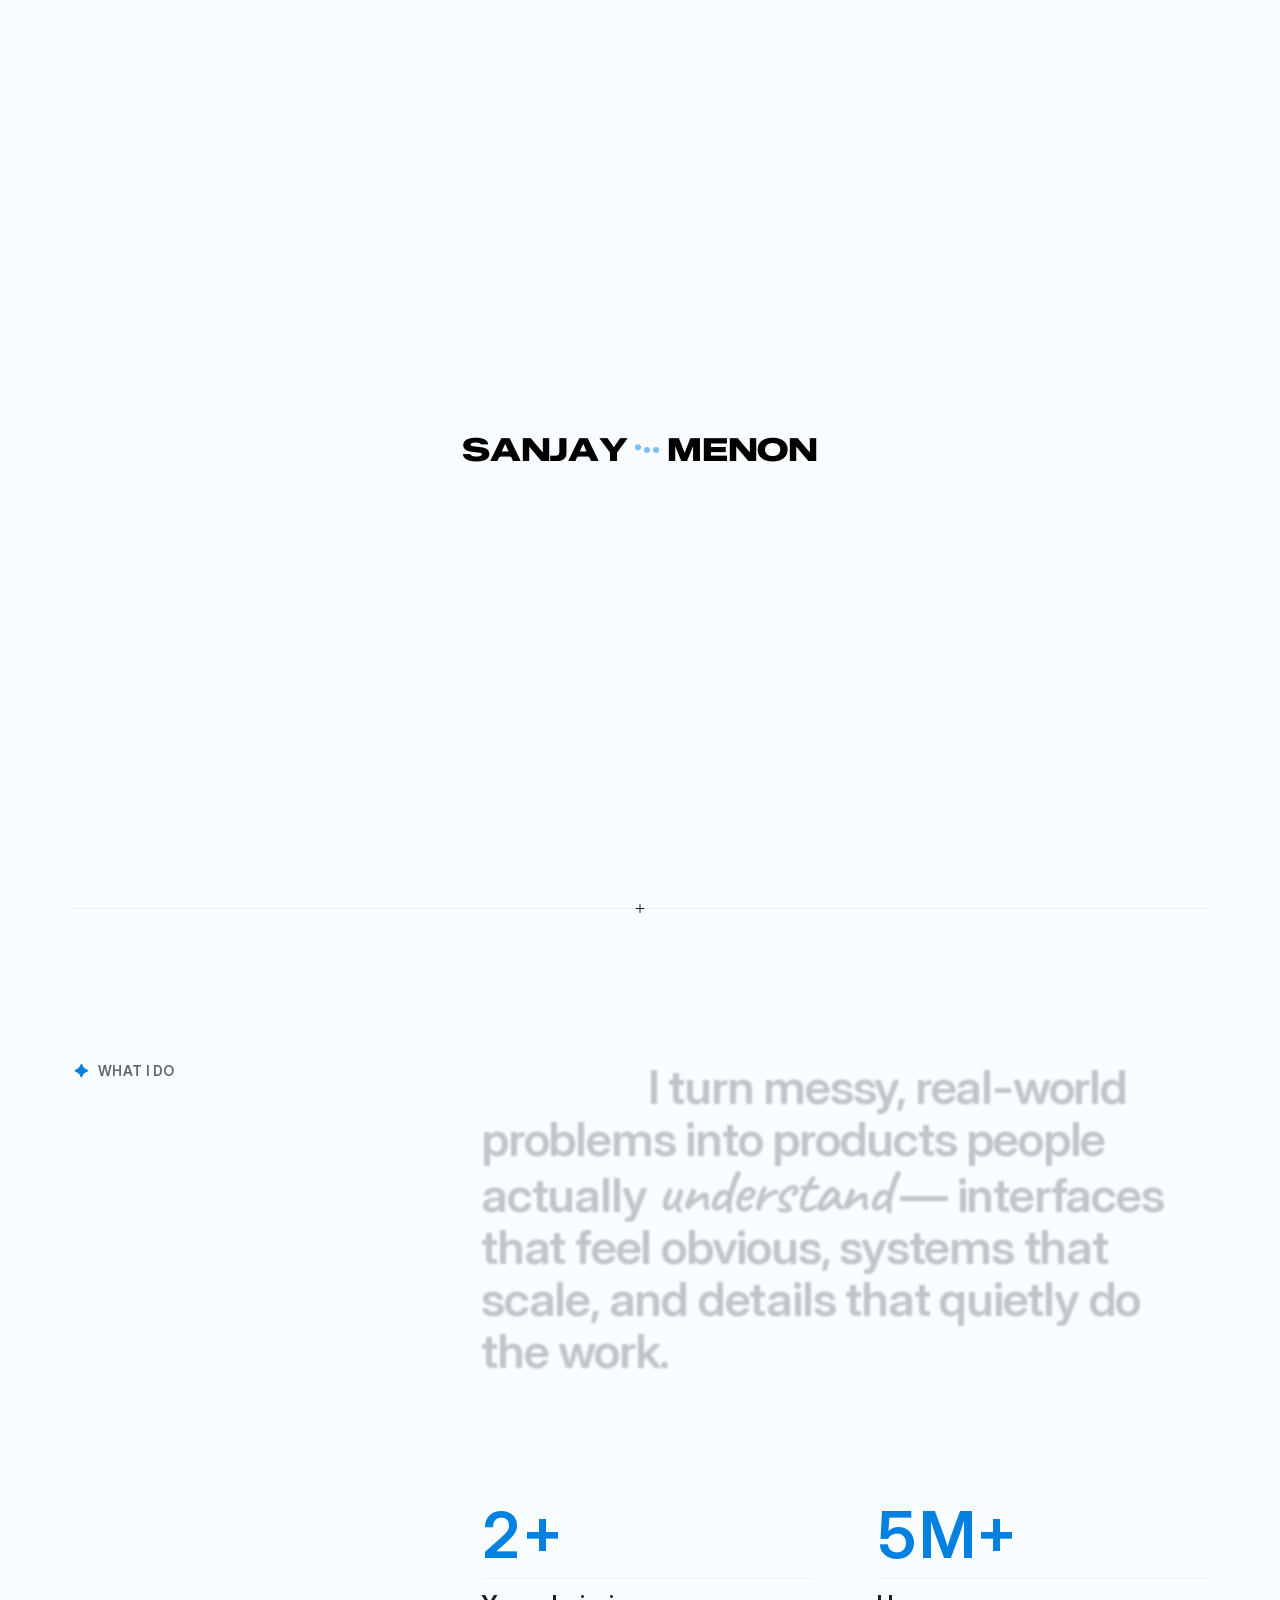
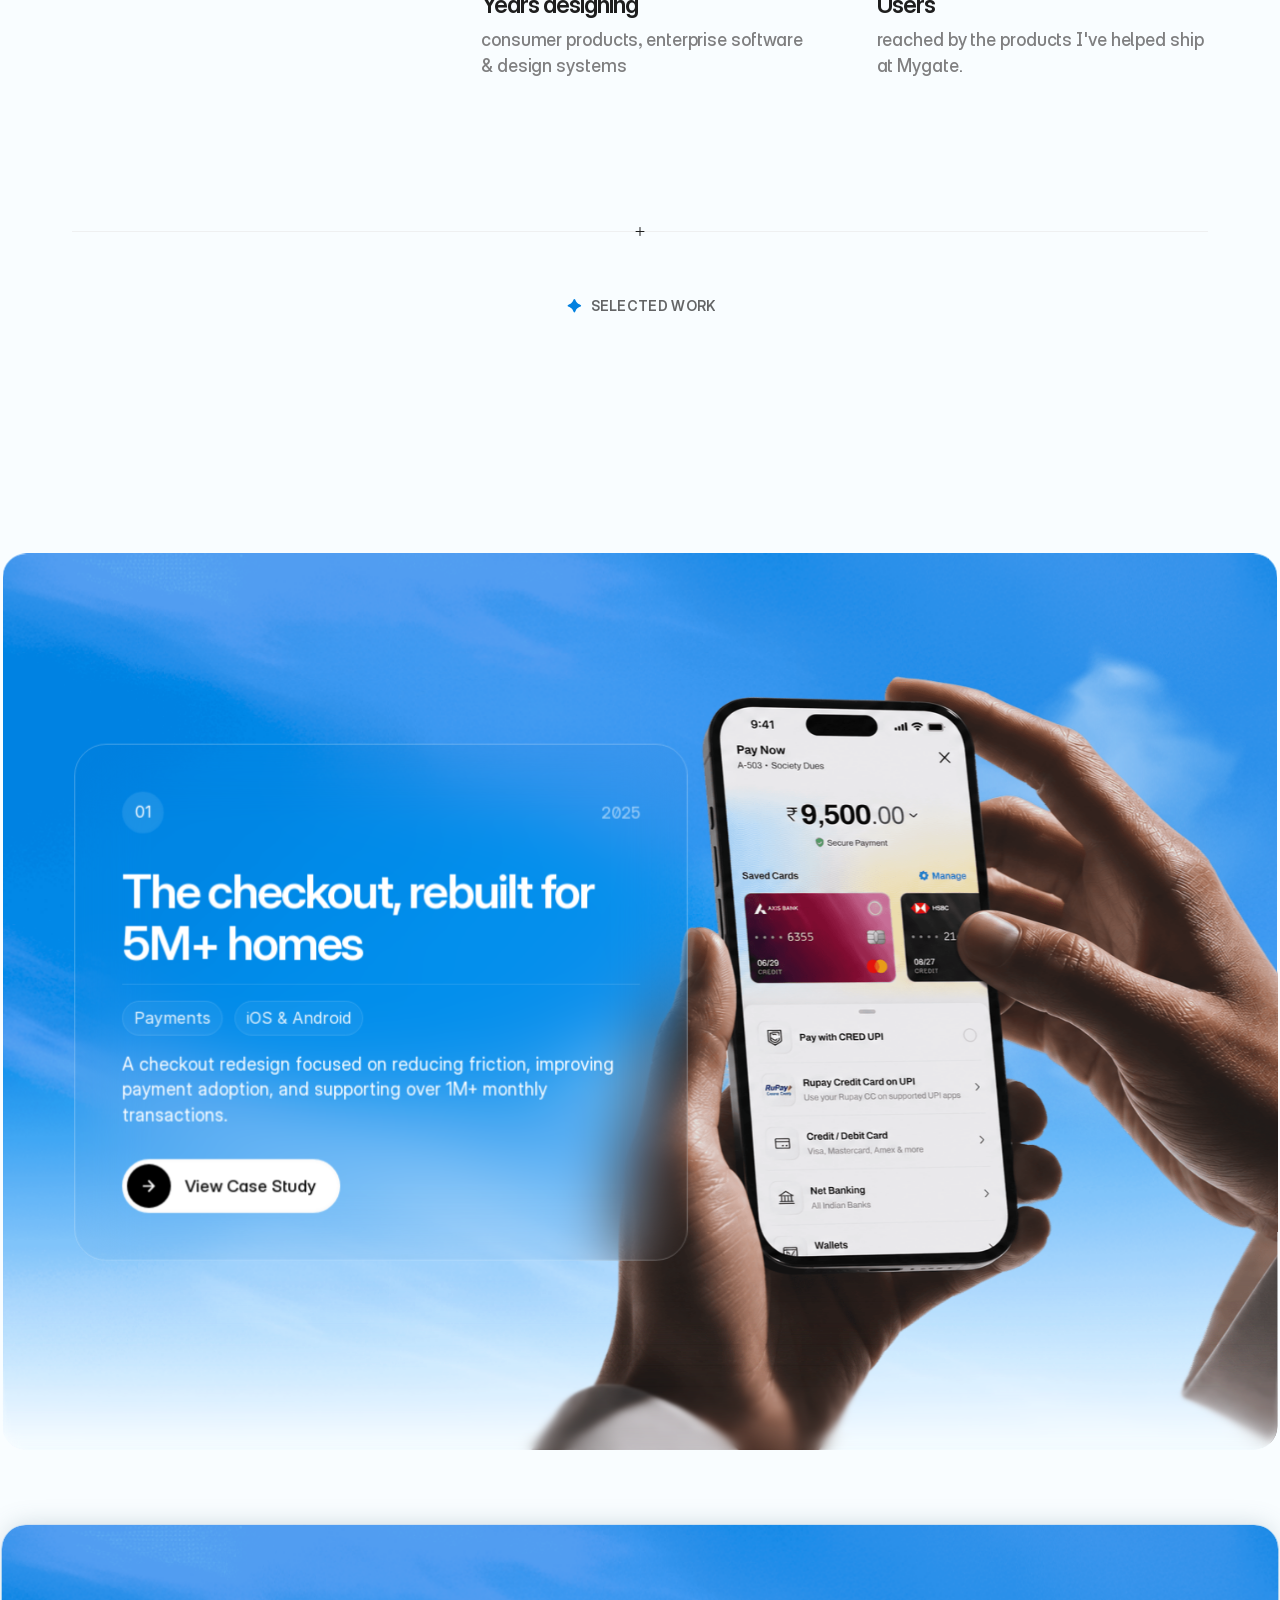
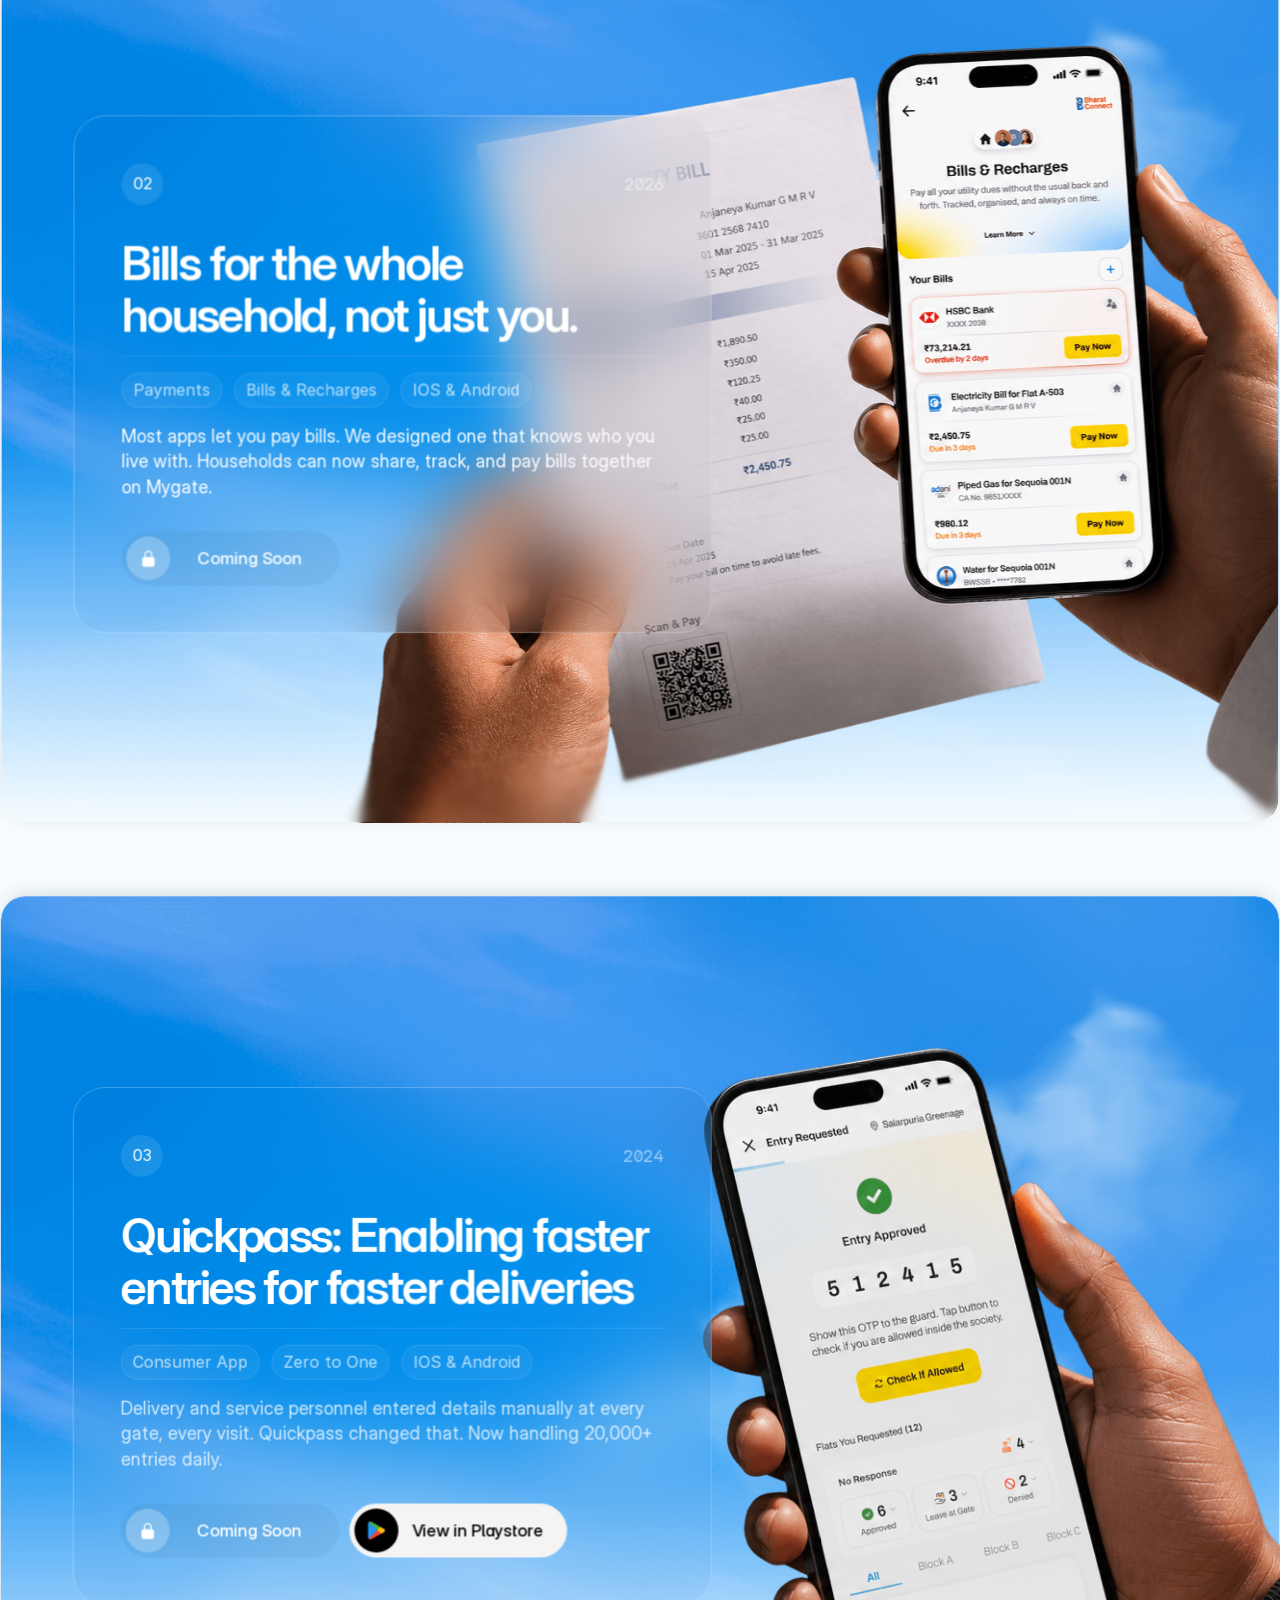
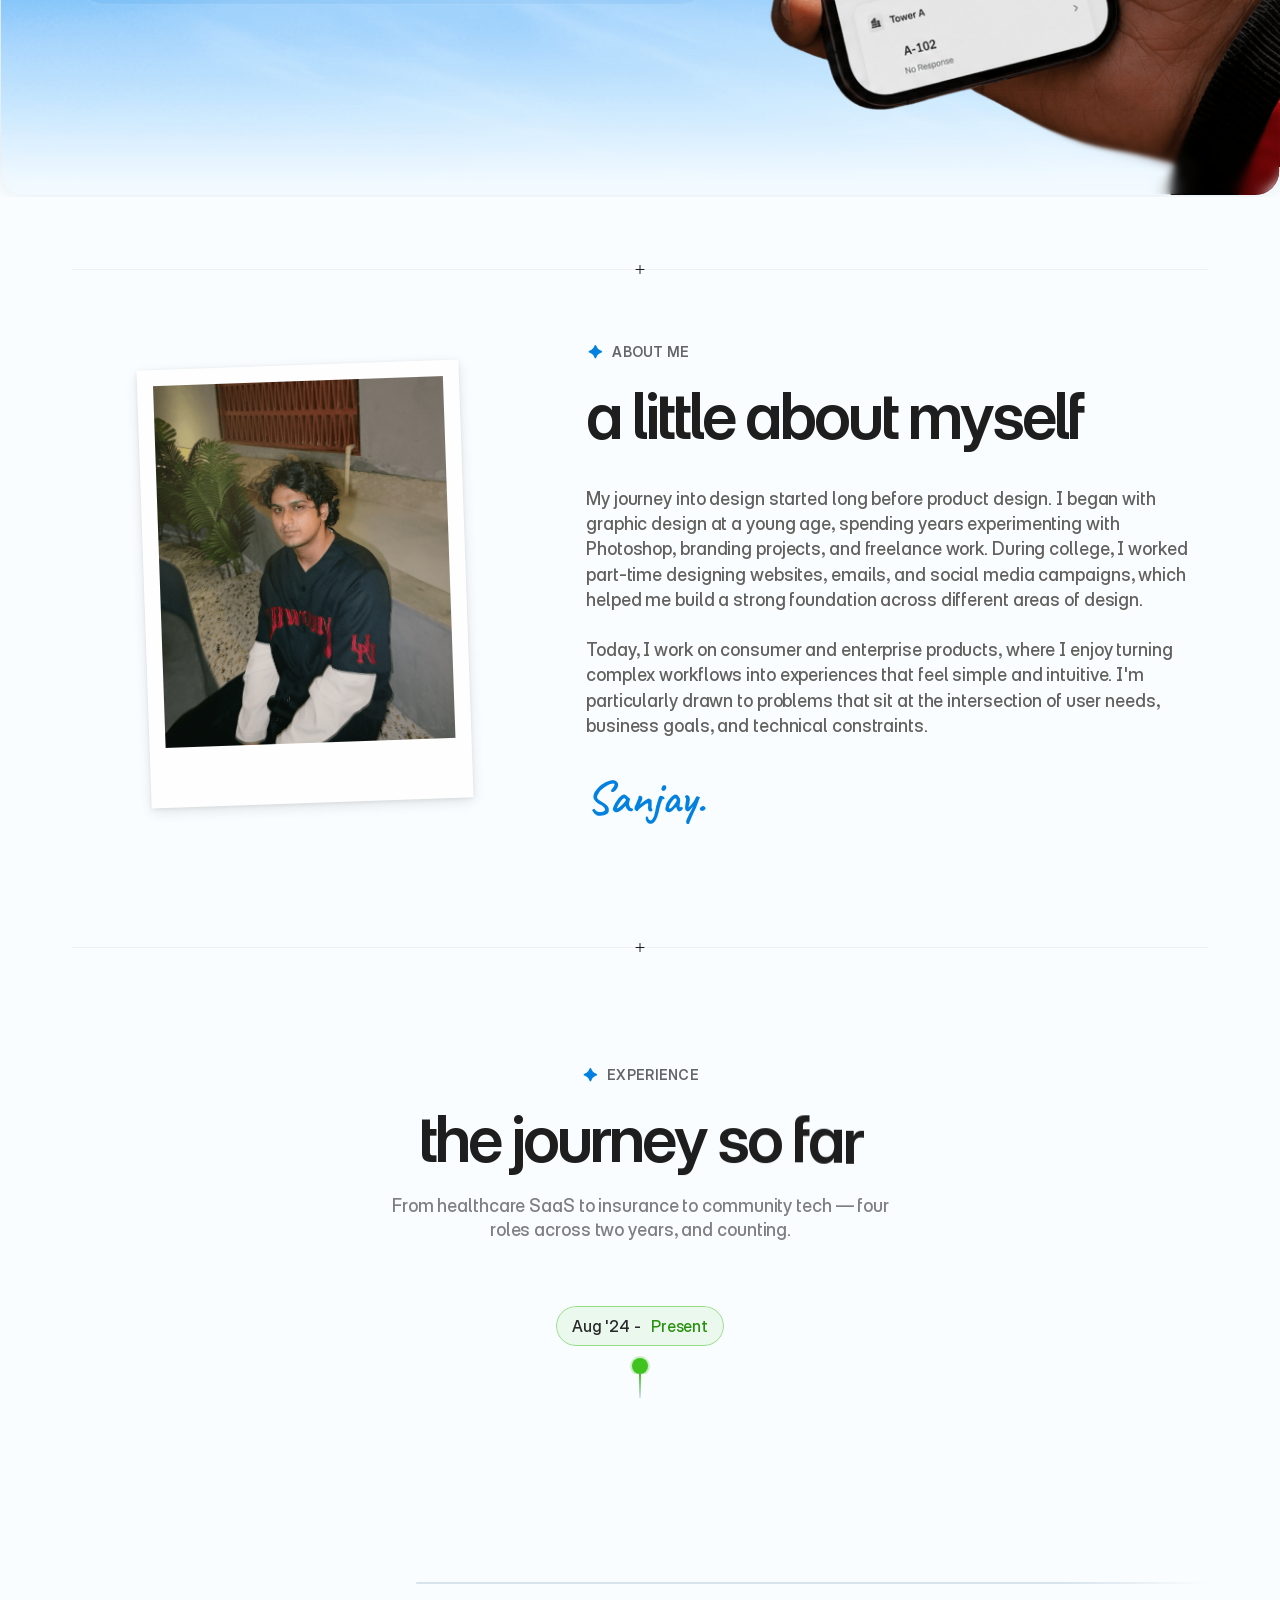
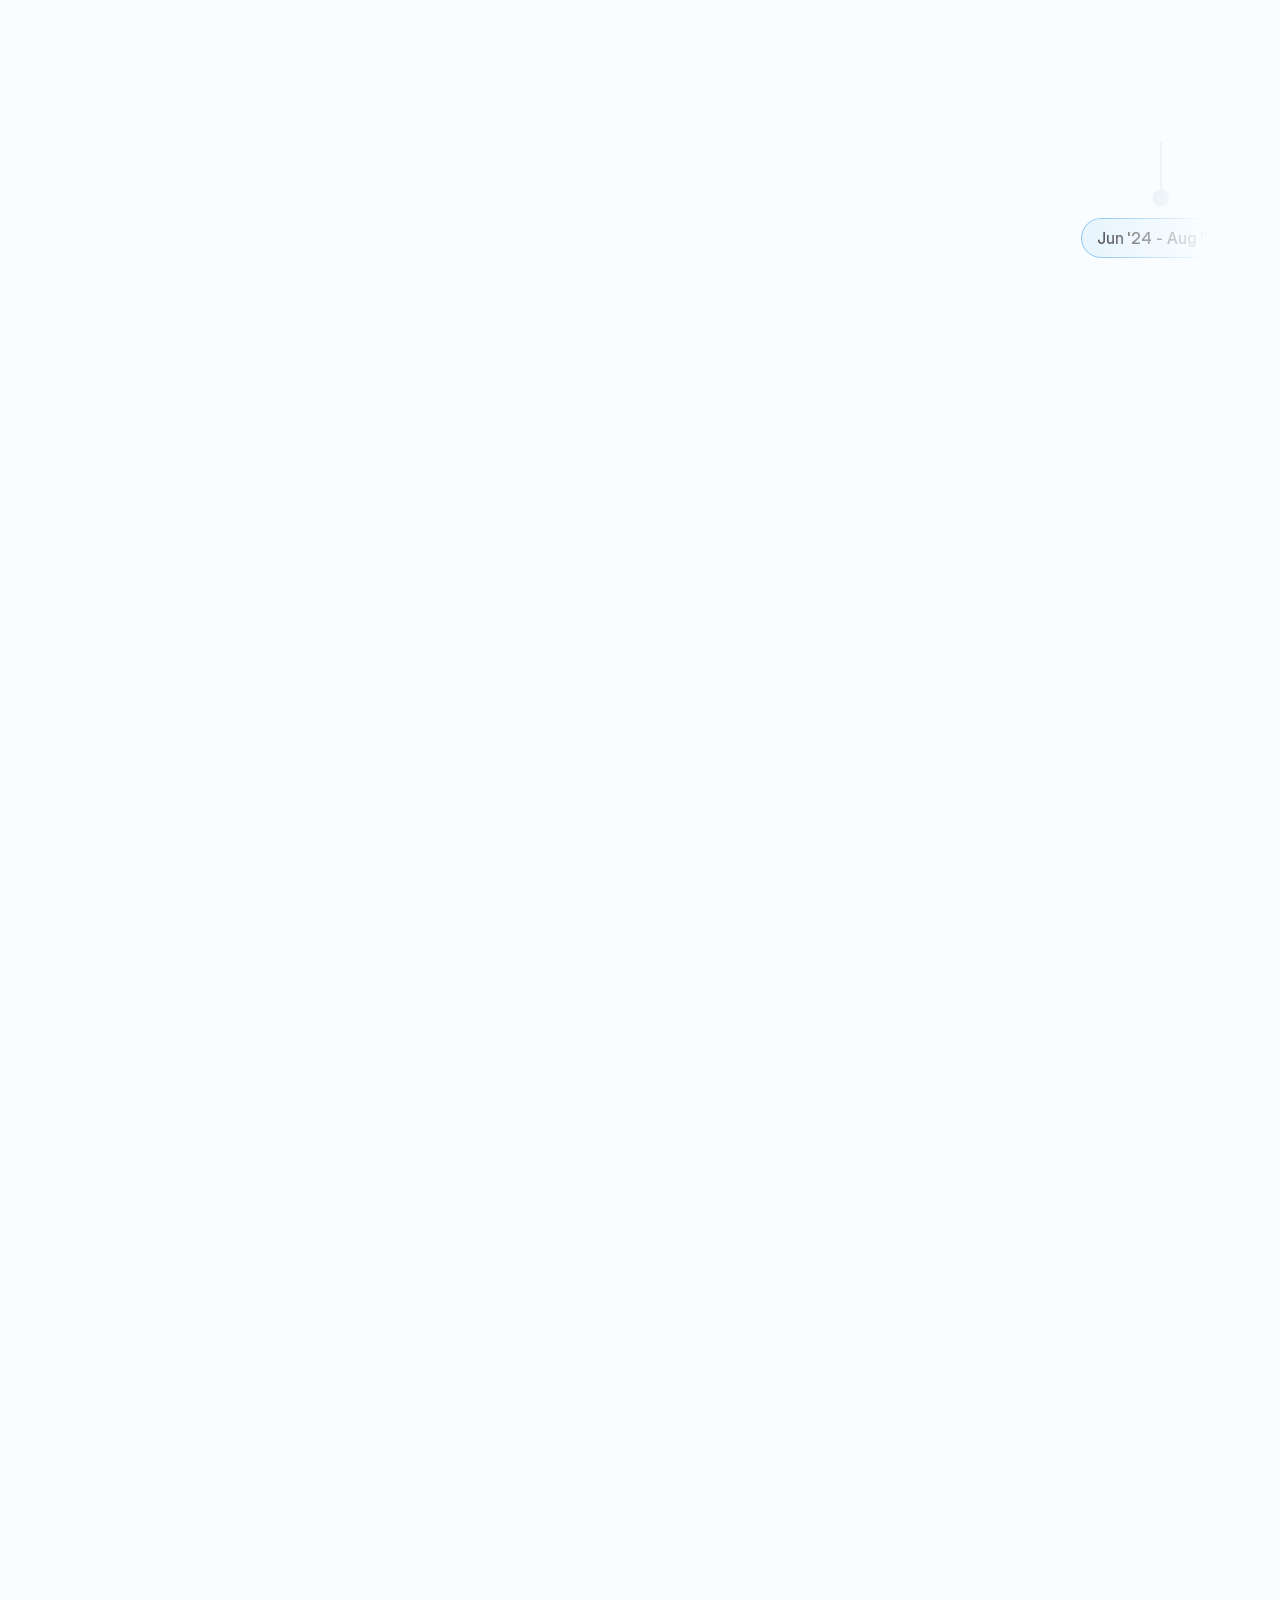
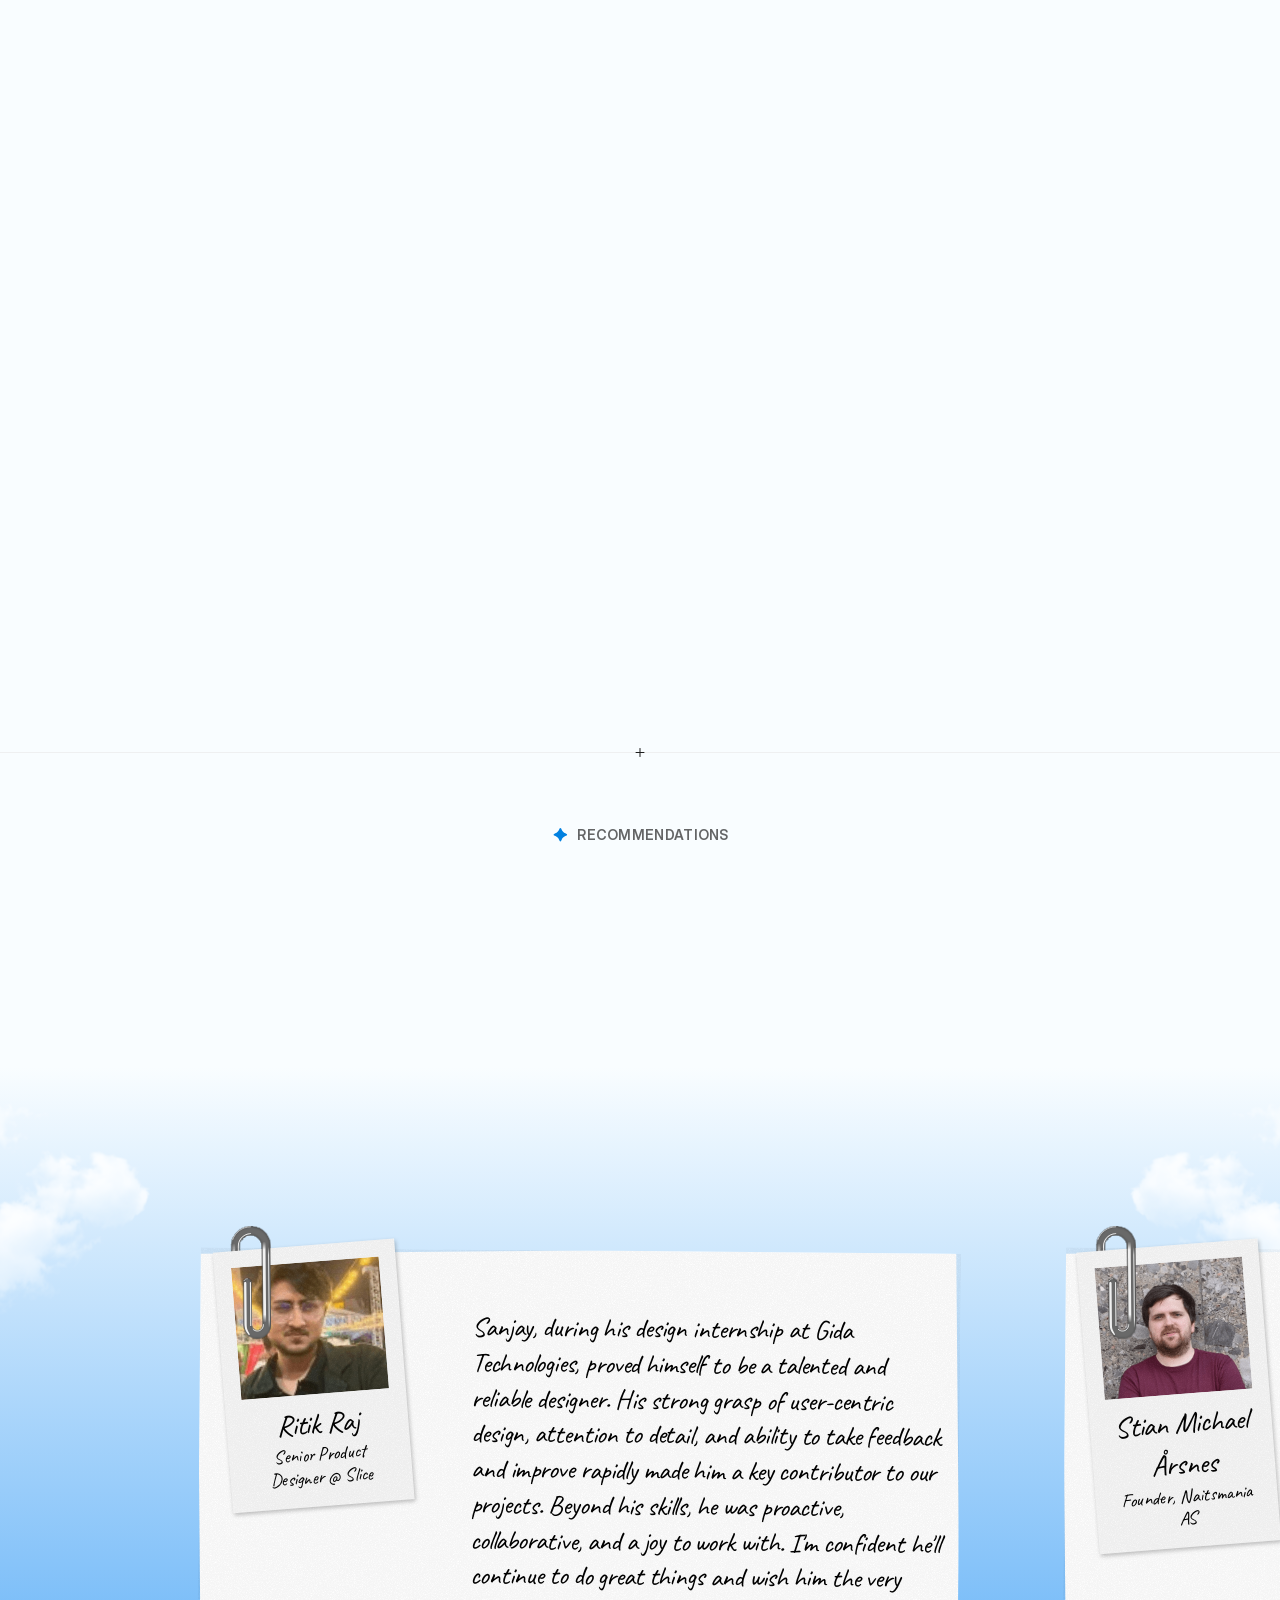
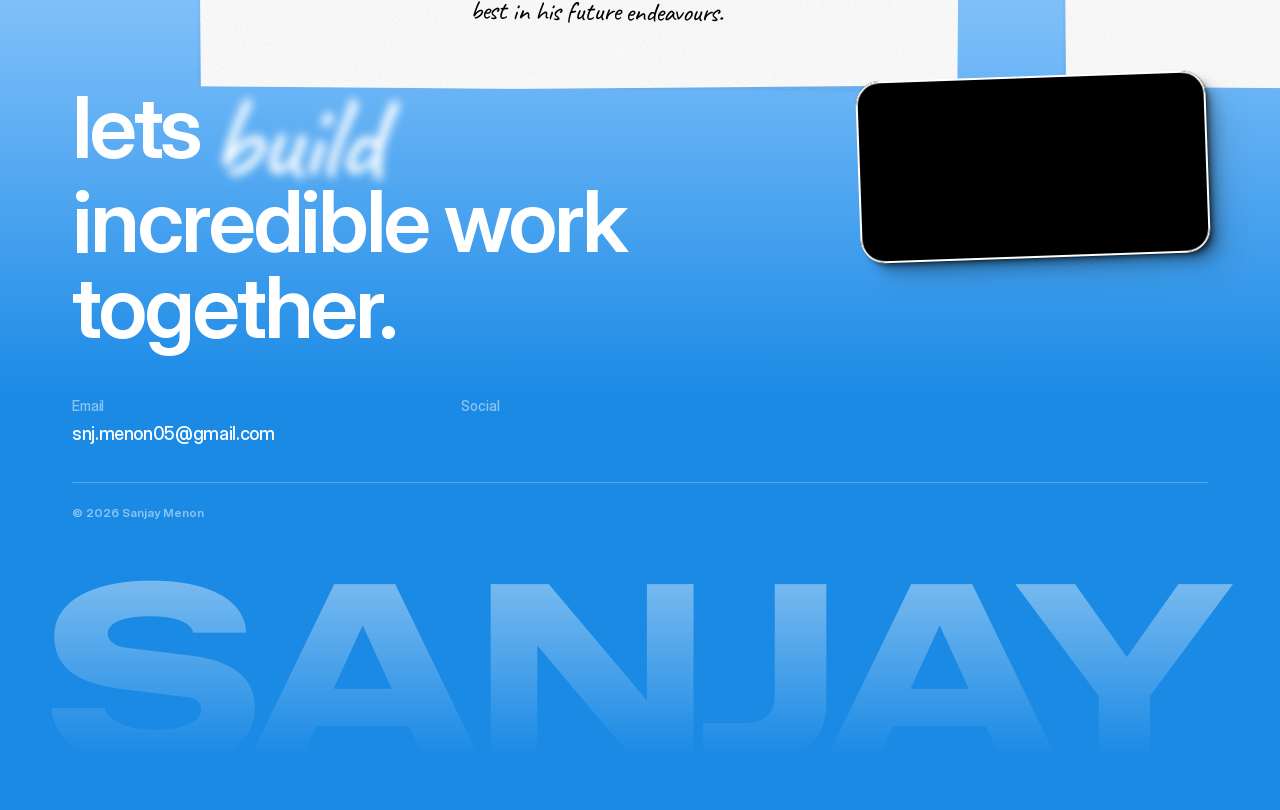
==== commit 429b3dd5: "fix: resolve missing JS-referenced assets and convert all paths to root-relative absolute paths" ====
--- a/index.html
+++ b/index.html
@@ -30,13 +30,13 @@
 
     <meta name="description" content="Welcome to my portfolio">
 
-    <meta name="framer-search-index" content="./assets/js/searchIndex-1USSbgXIUt0n.json">
-
-    <meta name="framer-search-index-fallback" content="./assets/js/searchIndex-Ehu4HHllHMeQ.json">
-
-    <link href="./assets/images/WTDB128knyhJZWbqx1wHJGZqVo.png" rel="icon" media="(prefers-color-scheme: light)">
-
-    <link href="./assets/images/WTDB128knyhJZWbqx1wHJGZqVo.png" rel="icon" media="(prefers-color-scheme: dark)">
+    <meta name="framer-search-index" content="/assets/js/searchIndex-1USSbgXIUt0n.json">
+
+    <meta name="framer-search-index-fallback" content="/assets/js/searchIndex-Ehu4HHllHMeQ.json">
+
+    <link href="/assets/images/WTDB128knyhJZWbqx1wHJGZqVo.png" rel="icon" media="(prefers-color-scheme: light)">
+
+    <link href="/assets/images/WTDB128knyhJZWbqx1wHJGZqVo.png" rel="icon" media="(prefers-color-scheme: dark)">
 
     <!-- Open Graph / Facebook -->
 
@@ -68,7 +68,7 @@
 
   font-display: swap;
 
-  src: url(./assets/fonts/gstatic/s/intertight/v9/NGSnv5HMAFg6IuGlBNMjxJEL2VmU3NS7Z2mjjwiaVi5SkK8.woff2) format('woff2');
+  src: url(/assets/fonts/gstatic/s/intertight/v9/NGSnv5HMAFg6IuGlBNMjxJEL2VmU3NS7Z2mjjwiaVi5SkK8.woff2) format('woff2');
 
   unicode-range: U+0460-052F, U+1C80-1C8A, U+20B4, U+2DE0-2DFF, U+A640-A69F, U+FE2E-FE2F;
 
@@ -86,7 +86,7 @@
 
   font-display: swap;
 
-  src: url(./assets/fonts/gstatic/s/intertight/v9/NGSnv5HMAFg6IuGlBNMjxJEL2VmU3NS7Z2mjjwiaXy5SkK8.woff2) format('woff2');
+  src: url(/assets/fonts/gstatic/s/intertight/v9/NGSnv5HMAFg6IuGlBNMjxJEL2VmU3NS7Z2mjjwiaXy5SkK8.woff2) format('woff2');
 
   unicode-range: U+0301, U+0400-045F, U+0490-0491, U+04B0-04B1, U+2116;
 
@@ -104,7 +104,7 @@
 
   font-display: swap;
 
-  src: url(./assets/fonts/gstatic/s/intertight/v9/NGSnv5HMAFg6IuGlBNMjxJEL2VmU3NS7Z2mjjwiaVy5SkK8.woff2) format('woff2');
+  src: url(/assets/fonts/gstatic/s/intertight/v9/NGSnv5HMAFg6IuGlBNMjxJEL2VmU3NS7Z2mjjwiaVy5SkK8.woff2) format('woff2');
 
   unicode-range: U+1F00-1FFF;
 
@@ -122,7 +122,7 @@
 
   font-display: swap;
 
-  src: url(./assets/fonts/gstatic/s/intertight/v9/NGSnv5HMAFg6IuGlBNMjxJEL2VmU3NS7Z2mjjwiaWC5SkK8.woff2) format('woff2');
+  src: url(/assets/fonts/gstatic/s/intertight/v9/NGSnv5HMAFg6IuGlBNMjxJEL2VmU3NS7Z2mjjwiaWC5SkK8.woff2) format('woff2');
 
   unicode-range: U+0370-0377, U+037A-037F, U+0384-038A, U+038C, U+038E-03A1, U+03A3-03FF;
 
@@ -140,7 +140,7 @@
 
   font-display: swap;
 
-  src: url(./assets/fonts/gstatic/s/intertight/v9/NGSnv5HMAFg6IuGlBNMjxJEL2VmU3NS7Z2mjjwiaVC5SkK8.woff2) format('woff2');
+  src: url(/assets/fonts/gstatic/s/intertight/v9/NGSnv5HMAFg6IuGlBNMjxJEL2VmU3NS7Z2mjjwiaVC5SkK8.woff2) format('woff2');
 
   unicode-range: U+0102-0103, U+0110-0111, U+0128-0129, U+0168-0169, U+01A0-01A1, U+01AF-01B0, U+0300-0301, U+0303-0304, U+0308-0309, U+0323, U+0329, U+1EA0-1EF9, U+20AB;
 
@@ -158,7 +158,7 @@
 
   font-display: swap;
 
-  src: url(./assets/fonts/gstatic/s/intertight/v9/NGSnv5HMAFg6IuGlBNMjxJEL2VmU3NS7Z2mjjwiaVS5SkK8.woff2) format('woff2');
+  src: url(/assets/fonts/gstatic/s/intertight/v9/NGSnv5HMAFg6IuGlBNMjxJEL2VmU3NS7Z2mjjwiaVS5SkK8.woff2) format('woff2');
 
   unicode-range: U+0100-02BA, U+02BD-02C5, U+02C7-02CC, U+02CE-02D7, U+02DD-02FF, U+0304, U+0308, U+0329, U+1D00-1DBF, U+1E00-1E9F, U+1EF2-1EFF, U+2020, U+20A0-20AB, U+20AD-20C0, U+2113, U+2C60-2C7F, U+A720-A7FF;
 
@@ -176,7 +176,7 @@
 
   font-display: swap;
 
-  src: url(./assets/fonts/gstatic/s/intertight/v9/NGSnv5HMAFg6IuGlBNMjxJEL2VmU3NS7Z2mjjwiaWy5S.woff2) format('woff2');
+  src: url(/assets/fonts/gstatic/s/intertight/v9/NGSnv5HMAFg6IuGlBNMjxJEL2VmU3NS7Z2mjjwiaWy5S.woff2) format('woff2');
 
   unicode-range: U+0000-00FF, U+0131, U+0152-0153, U+02BB-02BC, U+02C6, U+02DA, U+02DC, U+0304, U+0308, U+0329, U+2000-206F, U+20AC, U+2122, U+2191, U+2193, U+2212, U+2215, U+FEFF, U+FFFD;
 
@@ -194,7 +194,7 @@
 
   font-display: swap;
 
-  src: url(./assets/fonts/gstatic/s/zalandosansexpanded/v3/JTU6jJci8Cy470GaeFwsix1hi3aTmrgRwU-ZoGTKmeLvpK-4OPGPp4Vrcim2.woff2) format('woff2');
+  src: url(/assets/fonts/gstatic/s/zalandosansexpanded/v3/JTU6jJci8Cy470GaeFwsix1hi3aTmrgRwU-ZoGTKmeLvpK-4OPGPp4Vrcim2.woff2) format('woff2');
 
   unicode-range: U+0102-0103, U+0110-0111, U+0128-0129, U+0168-0169, U+01A0-01A1, U+01AF-01B0, U+0300-0301, U+0303-0304, U+0308-0309, U+0323, U+0329, U+1EA0-1EF9, U+20AB;
 
@@ -212,7 +212,7 @@
 
   font-display: swap;
 
-  src: url(./assets/fonts/gstatic/s/zalandosansexpanded/v3/JTU6jJci8Cy470GaeFwsix1hi3aTmrgRwU-ZoGTKmeLvpK-4OPGPp4Rrcim2.woff2) format('woff2');
+  src: url(/assets/fonts/gstatic/s/zalandosansexpanded/v3/JTU6jJci8Cy470GaeFwsix1hi3aTmrgRwU-ZoGTKmeLvpK-4OPGPp4Rrcim2.woff2) format('woff2');
 
   unicode-range: U+0100-02BA, U+02BD-02C5, U+02C7-02CC, U+02CE-02D7, U+02DD-02FF, U+0304, U+0308, U+0329, U+1D00-1DBF, U+1E00-1E9F, U+1EF2-1EFF, U+2020, U+20A0-20AB, U+20AD-20C0, U+2113, U+2C60-2C7F, U+A720-A7FF;
 
@@ -230,7 +230,7 @@
 
   font-display: swap;
 
-  src: url(./assets/fonts/gstatic/s/zalandosansexpanded/v3/JTU6jJci8Cy470GaeFwsix1hi3aTmrgRwU-ZoGTKmeLvpK-4OPGPp4prcg.woff2) format('woff2');
+  src: url(/assets/fonts/gstatic/s/zalandosansexpanded/v3/JTU6jJci8Cy470GaeFwsix1hi3aTmrgRwU-ZoGTKmeLvpK-4OPGPp4prcg.woff2) format('woff2');
 
   unicode-range: U+0000-00FF, U+0131, U+0152-0153, U+02BB-02BC, U+02C6, U+02DA, U+02DC, U+0304, U+0308, U+0329, U+2000-206F, U+20AC, U+2122, U+2191, U+2193, U+2212, U+2215, U+FEFF, U+FFFD;
 
@@ -246,7 +246,7 @@
 
   font-weight: 500;
 
-  src: url(./assets/fonts/gstatic/s/caveat/v23/Wnz6HAc5bAfYB2Q7azYYmg8.woff2) format('woff2');
+  src: url(/assets/fonts/gstatic/s/caveat/v23/Wnz6HAc5bAfYB2Q7azYYmg8.woff2) format('woff2');
 
   unicode-range: U+0460-052F, U+1C80-1C8A, U+20B4, U+2DE0-2DFF, U+A640-A69F, U+FE2E-FE2F;
 
@@ -262,7 +262,7 @@
 
   font-weight: 500;
 
-  src: url(./assets/fonts/gstatic/s/caveat/v23/Wnz6HAc5bAfYB2Q7YjYYmg8.woff2) format('woff2');
+  src: url(/assets/fonts/gstatic/s/caveat/v23/Wnz6HAc5bAfYB2Q7YjYYmg8.woff2) format('woff2');
 
   unicode-range: U+0301, U+0400-045F, U+0490-0491, U+04B0-04B1, U+2116;
 
@@ -278,7 +278,7 @@
 
   font-weight: 500;
 
-  src: url(./assets/fonts/gstatic/s/caveat/v23/Wnz6HAc5bAfYB2Q7aDYYmg8.woff2) format('woff2');
+  src: url(/assets/fonts/gstatic/s/caveat/v23/Wnz6HAc5bAfYB2Q7aDYYmg8.woff2) format('woff2');
 
   unicode-range: U+0100-02BA, U+02BD-02C5, U+02C7-02CC, U+02CE-02D7, U+02DD-02FF, U+0304, U+0308, U+0329, U+1D00-1DBF, U+1E00-1E9F, U+1EF2-1EFF, U+2020, U+20A0-20AB, U+20AD-20C0, U+2113, U+2C60-2C7F, U+A720-A7FF;
 
@@ -294,7 +294,7 @@
 
   font-weight: 500;
 
-  src: url(./assets/fonts/gstatic/s/caveat/v23/Wnz6HAc5bAfYB2Q7ZjYY.woff2) format('woff2');
+  src: url(/assets/fonts/gstatic/s/caveat/v23/Wnz6HAc5bAfYB2Q7ZjYY.woff2) format('woff2');
 
   unicode-range: U+0000-00FF, U+0131, U+0152-0153, U+02BB-02BC, U+02C6, U+02DA, U+02DC, U+0304, U+0308, U+0329, U+2000-206F, U+20AC, U+2122, U+2191, U+2193, U+2212, U+2215, U+FEFF, U+FFFD;
 
@@ -310,7 +310,7 @@
 
   font-weight: 600;
 
-  src: url(./assets/fonts/gstatic/s/caveat/v23/Wnz6HAc5bAfYB2Q7azYYmg8.woff2) format('woff2');
+  src: url(/assets/fonts/gstatic/s/caveat/v23/Wnz6HAc5bAfYB2Q7azYYmg8.woff2) format('woff2');
 
   unicode-range: U+0460-052F, U+1C80-1C8A, U+20B4, U+2DE0-2DFF, U+A640-A69F, U+FE2E-FE2F;
 
@@ -326,7 +326,7 @@
 
   font-weight: 600;
 
-  src: url(./assets/fonts/gstatic/s/caveat/v23/Wnz6HAc5bAfYB2Q7YjYYmg8.woff2) format('woff2');
+  src: url(/assets/fonts/gstatic/s/caveat/v23/Wnz6HAc5bAfYB2Q7YjYYmg8.woff2) format('woff2');
 
   unicode-range: U+0301, U+0400-045F, U+0490-0491, U+04B0-04B1, U+2116;
 
@@ -342,7 +342,7 @@
 
   font-weight: 600;
 
-  src: url(./assets/fonts/gstatic/s/caveat/v23/Wnz6HAc5bAfYB2Q7aDYYmg8.woff2) format('woff2');
+  src: url(/assets/fonts/gstatic/s/caveat/v23/Wnz6HAc5bAfYB2Q7aDYYmg8.woff2) format('woff2');
 
   unicode-range: U+0100-02BA, U+02BD-02C5, U+02C7-02CC, U+02CE-02D7, U+02DD-02FF, U+0304, U+0308, U+0329, U+1D00-1DBF, U+1E00-1E9F, U+1EF2-1EFF, U+2020, U+20A0-20AB, U+20AD-20C0, U+2113, U+2C60-2C7F, U+A720-A7FF;
 
@@ -358,7 +358,7 @@
 
   font-weight: 600;
 
-  src: url(./assets/fonts/gstatic/s/caveat/v23/Wnz6HAc5bAfYB2Q7ZjYY.woff2) format('woff2');
+  src: url(/assets/fonts/gstatic/s/caveat/v23/Wnz6HAc5bAfYB2Q7ZjYY.woff2) format('woff2');
 
   unicode-range: U+0000-00FF, U+0131, U+0152-0153, U+02BB-02BC, U+02C6, U+02DA, U+02DC, U+0304, U+0308, U+0329, U+2000-206F, U+20AC, U+2122, U+2191, U+2193, U+2212, U+2215, U+FEFF, U+FFFD;
 
@@ -374,7 +374,7 @@
 
   font-weight: 600;
 
-  src: url(./assets/fonts/gstatic/s/geistmono/v6/or3yQ6H-1_WfwkMZI_qYPLs1a-t7PU0AbeHjL65Z5ClqOw.woff2) format('woff2');
+  src: url(/assets/fonts/gstatic/s/geistmono/v6/or3yQ6H-1_WfwkMZI_qYPLs1a-t7PU0AbeHjL65Z5ClqOw.woff2) format('woff2');
 
   unicode-range: U+0460-052F, U+1C80-1C8A, U+20B4, U+2DE0-2DFF, U+A640-A69F, U+FE2E-FE2F;
 
@@ -390,7 +390,7 @@
 
   font-weight: 600;
 
-  src: url(./assets/fonts/gstatic/s/geistmono/v6/or3yQ6H-1_WfwkMZI_qYPLs1a-t7PU0AbeHjL65Q5ClqOw.woff2) format('woff2');
+  src: url(/assets/fonts/gstatic/s/geistmono/v6/or3yQ6H-1_WfwkMZI_qYPLs1a-t7PU0AbeHjL65Q5ClqOw.woff2) format('woff2');
 
   unicode-range: U+0301, U+0400-045F, U+0490-0491, U+04B0-04B1, U+2116;
 
@@ -406,7 +406,7 @@
 
   font-weight: 600;
 
-  src: url(./assets/fonts/gstatic/s/geistmono/v6/or3yQ6H-1_WfwkMZI_qYPLs1a-t7PU0AbeHjL67uxQxXAuk.woff2) format('woff2');
+  src: url(/assets/fonts/gstatic/s/geistmono/v6/or3yQ6H-1_WfwkMZI_qYPLs1a-t7PU0AbeHjL67uxQxXAuk.woff2) format('woff2');
 
   unicode-range: U+2000-2001, U+2004-2008, U+200A, U+23B8-23BD, U+2500-259F;
 
@@ -422,7 +422,7 @@
 
   font-weight: 600;
 
-  src: url(./assets/fonts/gstatic/s/geistmono/v6/or3yQ6H-1_WfwkMZI_qYPLs1a-t7PU0AbeHjL65b5ClqOw.woff2) format('woff2');
+  src: url(/assets/fonts/gstatic/s/geistmono/v6/or3yQ6H-1_WfwkMZI_qYPLs1a-t7PU0AbeHjL65b5ClqOw.woff2) format('woff2');
 
   unicode-range: U+0102-0103, U+0110-0111, U+0128-0129, U+0168-0169, U+01A0-01A1, U+01AF-01B0, U+0300-0301, U+0303-0304, U+0308-0309, U+0323, U+0329, U+1EA0-1EF9, U+20AB;
 
@@ -438,7 +438,7 @@
 
   font-weight: 600;
 
-  src: url(./assets/fonts/gstatic/s/geistmono/v6/or3yQ6H-1_WfwkMZI_qYPLs1a-t7PU0AbeHjL65a5ClqOw.woff2) format('woff2');
+  src: url(/assets/fonts/gstatic/s/geistmono/v6/or3yQ6H-1_WfwkMZI_qYPLs1a-t7PU0AbeHjL65a5ClqOw.woff2) format('woff2');
 
   unicode-range: U+0100-02BA, U+02BD-02C5, U+02C7-02CC, U+02CE-02D7, U+02DD-02FF, U+0304, U+0308, U+0329, U+1D00-1DBF, U+1E00-1E9F, U+1EF2-1EFF, U+2020, U+20A0-20AB, U+20AD-20C0, U+2113, U+2C60-2C7F, U+A720-A7FF;
 
@@ -454,7 +454,7 @@
 
   font-weight: 600;
 
-  src: url(./assets/fonts/gstatic/s/geistmono/v6/or3yQ6H-1_WfwkMZI_qYPLs1a-t7PU0AbeHjL65U5Ck.woff2) format('woff2');
+  src: url(/assets/fonts/gstatic/s/geistmono/v6/or3yQ6H-1_WfwkMZI_qYPLs1a-t7PU0AbeHjL65U5Ck.woff2) format('woff2');
 
   unicode-range: U+0000-00FF, U+0131, U+0152-0153, U+02BB-02BC, U+02C6, U+02DA, U+02DC, U+0304, U+0308, U+0329, U+2000-206F, U+20AC, U+2122, U+2191, U+2193, U+2212, U+2215, U+FEFF, U+FFFD;
 
@@ -470,7 +470,7 @@
 
   font-weight: 900;
 
-  src: url(./assets/fonts/gstatic/s/zalandosansexpanded/v3/JTU6jJci8Cy470GaeFwsix1hi3aTmrgRwU-ZoGTKmeLvpK-4ONiPp4Vrcim2.woff2) format('woff2');
+  src: url(/assets/fonts/gstatic/s/zalandosansexpanded/v3/JTU6jJci8Cy470GaeFwsix1hi3aTmrgRwU-ZoGTKmeLvpK-4ONiPp4Vrcim2.woff2) format('woff2');
 
   unicode-range: U+0102-0103, U+0110-0111, U+0128-0129, U+0168-0169, U+01A0-01A1, U+01AF-01B0, U+0300-0301, U+0303-0304, U+0308-0309, U+0323, U+0329, U+1EA0-1EF9, U+20AB;
 
@@ -486,7 +486,7 @@
 
   font-weight: 900;
 
-  src: url(./assets/fonts/gstatic/s/zalandosansexpanded/v3/JTU6jJci8Cy470GaeFwsix1hi3aTmrgRwU-ZoGTKmeLvpK-4ONiPp4Rrcim2.woff2) format('woff2');
+  src: url(/assets/fonts/gstatic/s/zalandosansexpanded/v3/JTU6jJci8Cy470GaeFwsix1hi3aTmrgRwU-ZoGTKmeLvpK-4ONiPp4Rrcim2.woff2) format('woff2');
 
   unicode-range: U+0100-02BA, U+02BD-02C5, U+02C7-02CC, U+02CE-02D7, U+02DD-02FF, U+0304, U+0308, U+0329, U+1D00-1DBF, U+1E00-1E9F, U+1EF2-1EFF, U+2020, U+20A0-20AB, U+20AD-20C0, U+2113, U+2C60-2C7F, U+A720-A7FF;
 
@@ -502,7 +502,7 @@
 
   font-weight: 900;
 
-  src: url(./assets/fonts/gstatic/s/zalandosansexpanded/v3/JTU6jJci8Cy470GaeFwsix1hi3aTmrgRwU-ZoGTKmeLvpK-4ONiPp4prcg.woff2) format('woff2');
+  src: url(/assets/fonts/gstatic/s/zalandosansexpanded/v3/JTU6jJci8Cy470GaeFwsix1hi3aTmrgRwU-ZoGTKmeLvpK-4ONiPp4prcg.woff2) format('woff2');
 
   unicode-range: U+0000-00FF, U+0131, U+0152-0153, U+02BB-02BC, U+02C6, U+02DA, U+02DC, U+0304, U+0308, U+0329, U+2000-206F, U+20AC, U+2122, U+2191, U+2193, U+2212, U+2215, U+FEFF, U+FFFD;
 
@@ -510,191 +510,191 @@
 
 
 
-@font-face { font-family: "Caveat"; src: url("./assets/fonts/gstatic/s/caveat/v23/WnznHAc5bAfYB2QRah7pcpNvOx-pjfJ9SIejYBxPigs.woff2"); font-style: normal; font-weight: 400 }
-
-@font-face { font-family: "Mynerve"; src: url("./assets/fonts/gstatic/s/mynerve/v6/P5sCzZKPdNjb4jt7xCFuiZ-uydg.woff2"); font-style: normal; font-weight: 400 }
-
-@font-face { font-family: "Zalando Sans Expanded"; src: url("./assets/fonts/gstatic/s/zalandosansexpanded/v3/JTU6jJci8Cy470GaeFwsix1hi3aTmrgRwU-ZoGTKmeLvpK-4OJaPl4hhcxm2zLI.woff2"); font-display: swap; font-style: normal; font-weight: 700 }
-
-@font-face { font-family: "Playfair Display"; src: url("./assets/fonts/gstatic/s/playfairdisplay/v40/nuFRD-vYSZviVYUb_rj3ij__anPXDTnCjmHKM4nYO7KN_qiTbtPK-F2rA0s.woff2"); font-display: swap; font-style: italic; font-weight: 400 }
-
-@font-face { font-family: "Zalando Sans SemiExpanded"; src: url("./assets/fonts/gstatic/s/zalandosanssemiexpanded/v3/6qLhKYcHuh3msE9OaXROVVclRRa-ClZSEipa2hrEzR2jhk_n3T6ACkDpEnP4Fs7bOSO7.woff2"); font-display: swap; font-style: normal; font-weight: 500 }
-
-@font-face { font-family: "Playfair Display"; src: url("./assets/fonts/gstatic/s/playfairdisplay/v40/nuFvD-vYSZviVYUb_rj3ij__anPXJzDwcbmjWBN2PKd3vUDVZNLo_U2r.woff2"); font-display: swap; font-style: normal; font-weight: 500 }
-
-@font-face { font-family: "Zalando Sans Expanded"; src: url("./assets/fonts/gstatic/s/zalandosansexpanded/v3/JTU6jJci8Cy470GaeFwsix1hi3aTmrgRwU-ZoGTKmeLvpK-4OK-Pl4hhcxm2zLI.woff2"); font-display: swap; font-style: normal; font-weight: 600 }
-
-@font-face { font-family: "Martian Mono"; src: url("./assets/fonts/gstatic/s/martianmono/v6/2V08KIcADoYhV6w87xrTKjs4CYElh_VS9YA4TlTnQzaVMIE6j15dYY1Yu86TD75kdpF2.woff2"); font-style: normal; font-weight: 500 }
-
-@font-face { font-family: "Zalando Sans SemiExpanded"; src: url("./assets/fonts/gstatic/s/zalandosanssemiexpanded/v3/6qLhKYcHuh3msE9OaXROVVclRRa-ClZSEipa2hrEzR2jhk_n3T6ACkAFFXP4Fs7bOSO7.woff2"); font-display: swap; font-style: normal; font-weight: 600 }
-
-@font-face { font-family: "DM Sans"; src: url("./assets/fonts/gstatic/s/dmsans/v17/rP2tp2ywxg089UriI5-g4vlH9VoD8CmcqZG40F9JadbnoEwAkJxhS2f3ZGMZpg.woff2"); font-display: swap; font-style: normal; font-weight: 500 }
-
-@font-face { font-family: "DM Sans"; src: url("./assets/fonts/gstatic/s/dmsans/v17/rP2tp2ywxg089UriI5-g4vlH9VoD8CmcqZG40F9JadbnoEwARZthS2f3ZGMZpg.woff2"); font-display: swap; font-style: normal; font-weight: 700 }
-
-@font-face { font-family: "DM Sans"; src: url("./assets/fonts/gstatic/s/dmsans/v17/rP2tp2ywxg089UriI5-g4vlH9VoD8CmcqZG40F9JadbnoEwAC5thS2f3ZGMZpg.woff2"); font-style: normal; font-weight: 900 }
-
-@font-face { font-family: "DM Sans"; src: url("./assets/fonts/gstatic/s/dmsans/v17/rP2rp2ywxg089UriCZaSExd86J3t9jz86Mvy4qCRAL19DksVat8gCm32RmYJpso5.woff2"); font-style: italic; font-weight: 900 }
-
-@font-face { font-family: "DM Sans"; src: url("./assets/fonts/gstatic/s/dmsans/v17/rP2rp2ywxg089UriCZaSExd86J3t9jz86Mvy4qCRAL19DksVat9uCm32RmYJpso5.woff2"); font-display: swap; font-style: italic; font-weight: 700 }
-
-@font-face { font-family: "Inter Display"; src: url("./assets/fonts/2uIBiALfCHVpWbHqRMZutfT7giU.woff2"); font-display: swap; font-style: normal; font-weight: 400; unicode-range: U+0460-052F, U+1C80-1C88, U+20B4, U+2DE0-2DFF, U+A640-A69F, U+FE2E-FE2F }
-
-@font-face { font-family: "Inter Display"; src: url("./assets/fonts/Zwfz6xbVe5pmcWRJRgBDHnMkOkI.woff2"); font-display: swap; font-style: normal; font-weight: 400; unicode-range: U+0301, U+0400-045F, U+0490-0491, U+04B0-04B1, U+2116 }
-
-@font-face { font-family: "Inter Display"; src: url("./assets/fonts/U9LaDDmbRhzX3sB8g8glTy5feTE.woff2"); font-display: swap; font-style: normal; font-weight: 400; unicode-range: U+1F00-1FFF }
-
-@font-face { font-family: "Inter Display"; src: url("./assets/fonts/tVew2LzXJ1t7QfxP1gdTIdj2o0g.woff2"); font-display: swap; font-style: normal; font-weight: 400; unicode-range: U+0370-03FF }
-
-@font-face { font-family: "Inter Display"; src: url("./assets/fonts/DF7bjCRmStYPqSb945lAlMfCCVQ.woff2"); font-display: swap; font-style: normal; font-weight: 400; unicode-range: U+0100-024F, U+0259, U+1E00-1EFF, U+2020, U+20A0-20AB, U+20AD-20CF, U+2113, U+2C60-2C7F, U+A720-A7FF }
-
-@font-face { font-family: "Inter Display"; src: url("./assets/fonts/bHYNJqzTyl2lqvmMiRRS6Y16Es.woff2"); font-display: swap; font-style: normal; font-weight: 400; unicode-range: U+0000-00FF, U+0131, U+0152-0153, U+02BB-02BC, U+02C6, U+02DA, U+02DC, U+2000-206F, U+2070, U+2074-207E, U+2080-208E, U+20AC, U+2122, U+2191, U+2193, U+2212, U+2215, U+FEFF, U+FFFD }
-
-@font-face { font-family: "Inter Display"; src: url("./assets/fonts/vebZUMjGyKkYsfcY73iwWTzLNag.woff2"); font-display: swap; font-style: normal; font-weight: 400; unicode-range: U+0102-0103, U+0110-0111, U+0128-0129, U+0168-0169, U+01A0-01A1, U+01AF-01B0, U+1EA0-1EF9, U+20AB }
-
-@font-face { font-family: "Inter Display"; src: url("./assets/fonts/gazZKZuUEtvr9ULhdA4SprP0AZ0.woff2"); font-display: swap; font-style: normal; font-weight: 600; unicode-range: U+0460-052F, U+1C80-1C88, U+20B4, U+2DE0-2DFF, U+A640-A69F, U+FE2E-FE2F }
-
-@font-face { font-family: "Inter Display"; src: url("./assets/fonts/pe8RoujoPxuTZhqoNzYqHX2MXA.woff2"); font-display: swap; font-style: normal; font-weight: 600; unicode-range: U+0301, U+0400-045F, U+0490-0491, U+04B0-04B1, U+2116 }
-
-@font-face { font-family: "Inter Display"; src: url("./assets/fonts/teGhWnhH3bCqefKGsIsqFy3hK8.woff2"); font-display: swap; font-style: normal; font-weight: 600; unicode-range: U+1F00-1FFF }
-
-@font-face { font-family: "Inter Display"; src: url("./assets/fonts/qQHxgTnEk6Czu1yW4xS82HQWFOk.woff2"); font-display: swap; font-style: normal; font-weight: 600; unicode-range: U+0370-03FF }
-
-@font-face { font-family: "Inter Display"; src: url("./assets/fonts/MJ3N6lfN4iP5Um8rJGqLYl03tE.woff2"); font-display: swap; font-style: normal; font-weight: 600; unicode-range: U+0100-024F, U+0259, U+1E00-1EFF, U+2020, U+20A0-20AB, U+20AD-20CF, U+2113, U+2C60-2C7F, U+A720-A7FF }
-
-@font-face { font-family: "Inter Display"; src: url("./assets/fonts/PfdOpgzFf7N2Uye9JX7xRKYTgSc.woff2"); font-display: swap; font-style: normal; font-weight: 600; unicode-range: U+0000-00FF, U+0131, U+0152-0153, U+02BB-02BC, U+02C6, U+02DA, U+02DC, U+2000-206F, U+2070, U+2074-207E, U+2080-208E, U+20AC, U+2122, U+2191, U+2193, U+2212, U+2215, U+FEFF, U+FFFD }
-
-@font-face { font-family: "Inter Display"; src: url("./assets/fonts/0SEEmmWc3vovhaai4RlRQSWRrz0.woff2"); font-display: swap; font-style: normal; font-weight: 600; unicode-range: U+0102-0103, U+0110-0111, U+0128-0129, U+0168-0169, U+01A0-01A1, U+01AF-01B0, U+1EA0-1EF9, U+20AB }
-
-@font-face { font-family: "Inter Display"; src: url("./assets/fonts/ePuN3mCjzajIHnyCdvKBFiZkyY0.woff2"); font-display: swap; font-style: normal; font-weight: 500; unicode-range: U+0460-052F, U+1C80-1C88, U+20B4, U+2DE0-2DFF, U+A640-A69F, U+FE2E-FE2F }
-
-@font-face { font-family: "Inter Display"; src: url("./assets/fonts/V3j1L0o5vPFKe26Sw4HcpXCfHo.woff2"); font-display: swap; font-style: normal; font-weight: 500; unicode-range: U+0301, U+0400-045F, U+0490-0491, U+04B0-04B1, U+2116 }
-
-@font-face { font-family: "Inter Display"; src: url("./assets/fonts/F3kdpd2N0cToWV5huaZjjgM.woff2"); font-display: swap; font-style: normal; font-weight: 500; unicode-range: U+1F00-1FFF }
-
-@font-face { font-family: "Inter Display"; src: url("./assets/fonts/0iDmxkizU9goZoclqIqsV5rvETU.woff2"); font-display: swap; font-style: normal; font-weight: 500; unicode-range: U+0370-03FF }
-
-@font-face { font-family: "Inter Display"; src: url("./assets/fonts/r0mv3NegmA0akcQsNFotG32Las.woff2"); font-display: swap; font-style: normal; font-weight: 500; unicode-range: U+0100-024F, U+0259, U+1E00-1EFF, U+2020, U+20A0-20AB, U+20AD-20CF, U+2113, U+2C60-2C7F, U+A720-A7FF }
-
-@font-face { font-family: "Inter Display"; src: url("./assets/fonts/iwWTDc49ENF2tCHbqlNARXw6Ug.woff2"); font-display: swap; font-style: normal; font-weight: 500; unicode-range: U+0000-00FF, U+0131, U+0152-0153, U+02BB-02BC, U+02C6, U+02DA, U+02DC, U+2000-206F, U+2070, U+2074-207E, U+2080-208E, U+20AC, U+2122, U+2191, U+2193, U+2212, U+2215, U+FEFF, U+FFFD }
-
-@font-face { font-family: "Inter Display"; src: url("./assets/fonts/Ii21jnSJkulBKsHHXKlapi7fv9w.woff2"); font-display: swap; font-style: normal; font-weight: 500; unicode-range: U+0102-0103, U+0110-0111, U+0128-0129, U+0168-0169, U+01A0-01A1, U+01AF-01B0, U+1EA0-1EF9, U+20AB }
-
-@font-face { font-family: "Inter"; src: url("./assets/fonts/5vvr9Vy74if2I6bQbJvbw7SY1pQ.woff2"); font-display: swap; font-style: normal; font-weight: 400; unicode-range: U+0460-052F, U+1C80-1C88, U+20B4, U+2DE0-2DFF, U+A640-A69F, U+FE2E-FE2F }
-
-@font-face { font-family: "Inter"; src: url("./assets/fonts/EOr0mi4hNtlgWNn9if640EZzXCo.woff2"); font-display: swap; font-style: normal; font-weight: 400; unicode-range: U+0301, U+0400-045F, U+0490-0491, U+04B0-04B1, U+2116 }
-
-@font-face { font-family: "Inter"; src: url("./assets/fonts/Y9k9QrlZAqio88Klkmbd8VoMQc.woff2"); font-display: swap; font-style: normal; font-weight: 400; unicode-range: U+1F00-1FFF }
-
-@font-face { font-family: "Inter"; src: url("./assets/fonts/OYrD2tBIBPvoJXiIHnLoOXnY9M.woff2"); font-display: swap; font-style: normal; font-weight: 400; unicode-range: U+0370-03FF }
-
-@font-face { font-family: "Inter"; src: url("./assets/fonts/JeYwfuaPfZHQhEG8U5gtPDZ7WQ.woff2"); font-display: swap; font-style: normal; font-weight: 400; unicode-range: U+0100-024F, U+0259, U+1E00-1EFF, U+2020, U+20A0-20AB, U+20AD-20CF, U+2113, U+2C60-2C7F, U+A720-A7FF }
-
-@font-face { font-family: "Inter"; src: url("./assets/fonts/GrgcKwrN6d3Uz8EwcLHZxwEfC4.woff2"); font-display: swap; font-style: normal; font-weight: 400; unicode-range: U+0000-00FF, U+0131, U+0152-0153, U+02BB-02BC, U+02C6, U+02DA, U+02DC, U+2000-206F, U+2070, U+2074-207E, U+2080-208E, U+20AC, U+2122, U+2191, U+2193, U+2212, U+2215, U+FEFF, U+FFFD }
-
-@font-face { font-family: "Inter"; src: url("./assets/fonts/b6Y37FthZeALduNqHicBT6FutY.woff2"); font-display: swap; font-style: normal; font-weight: 400; unicode-range: U+0102-0103, U+0110-0111, U+0128-0129, U+0168-0169, U+01A0-01A1, U+01AF-01B0, U+1EA0-1EF9, U+20AB }
-
-@font-face { font-family: "Inter"; src: url("./assets/fonts/vQyevYAyHtARFwPqUzQGpnDs.woff2"); font-display: swap; font-style: normal; font-weight: 400; unicode-range: U+0000-00FF, U+0131, U+0152-0153, U+02BB-02BC, U+02C6, U+02DA, U+02DC, U+2000-206F, U+2074, U+20AC, U+2122, U+2191, U+2193, U+2212, U+2215, U+FEFF, U+FFFD }
-
-@font-face { font-family: "Inter Variable"; src: url("./assets/fonts/mYcqTSergLb16PdbJJQMl9ebYm4.woff2"); font-display: swap; font-style: normal; font-weight: 400; unicode-range: U+0460-052F, U+1C80-1C88, U+20B4, U+2DE0-2DFF, U+A640-A69F, U+FE2E-FE2F }
-
-@font-face { font-family: "Inter Variable"; src: url("./assets/fonts/ZRl8AlxwsX1m7xS1eJCiSPbztg.woff2"); font-display: swap; font-style: normal; font-weight: 400; unicode-range: U+0301, U+0400-045F, U+0490-0491, U+04B0-04B1, U+2116 }
-
-@font-face { font-family: "Inter Variable"; src: url("./assets/fonts/nhSQpBRqFmXNUBY2p5SENQ8NplQ.woff2"); font-display: swap; font-style: normal; font-weight: 400; unicode-range: U+1F00-1FFF }
-
-@font-face { font-family: "Inter Variable"; src: url("./assets/fonts/DYHjxG0qXjopUuruoacfl5SA.woff2"); font-display: swap; font-style: normal; font-weight: 400; unicode-range: U+0370-03FF }
-
-@font-face { font-family: "Inter Variable"; src: url("./assets/fonts/s7NH6sl7w4NU984r5hcmo1tPSYo.woff2"); font-display: swap; font-style: normal; font-weight: 400; unicode-range: U+0100-024F, U+0259, U+1E00-1EFF, U+2020, U+20A0-20AB, U+20AD-20CF, U+2113, U+2C60-2C7F, U+A720-A7FF }
-
-@font-face { font-family: "Inter Variable"; src: url("./assets/fonts/7lw0VWkeXrGYJT05oB3DsFy8BaY.woff2"); font-display: swap; font-style: normal; font-weight: 400; unicode-range: U+0000-00FF, U+0131, U+0152-0153, U+02BB-02BC, U+02C6, U+02DA, U+02DC, U+2000-206F, U+2070, U+2074-207E, U+2080-208E, U+20AC, U+2122, U+2191, U+2193, U+2212, U+2215, U+FEFF, U+FFFD }
-
-@font-face { font-family: "Inter Variable"; src: url("./assets/fonts/wx5nfqEgOXnxuFaxB0Mn9OhmcZA.woff2"); font-display: swap; font-style: normal; font-weight: 400; unicode-range: U+0102-0103, U+0110-0111, U+0128-0129, U+0168-0169, U+01A0-01A1, U+01AF-01B0, U+1EA0-1EF9, U+20AB }
-
-@font-face { font-family: "Inter"; src: url("./assets/fonts/DpPBYI0sL4fYLgAkX8KXOPVt7c.woff2"); font-display: swap; font-style: normal; font-weight: 700; unicode-range: U+0460-052F, U+1C80-1C88, U+20B4, U+2DE0-2DFF, U+A640-A69F, U+FE2E-FE2F }
-
-@font-face { font-family: "Inter"; src: url("./assets/fonts/4RAEQdEOrcnDkhHiiCbJOw92Lk.woff2"); font-display: swap; font-style: normal; font-weight: 700; unicode-range: U+0301, U+0400-045F, U+0490-0491, U+04B0-04B1, U+2116 }
-
-@font-face { font-family: "Inter"; src: url("./assets/fonts/1K3W8DizY3v4emK8Mb08YHxTbs.woff2"); font-display: swap; font-style: normal; font-weight: 700; unicode-range: U+1F00-1FFF }
-
-@font-face { font-family: "Inter"; src: url("./assets/fonts/tUSCtfYVM1I1IchuyCwz9gDdQ.woff2"); font-display: swap; font-style: normal; font-weight: 700; unicode-range: U+0370-03FF }
-
-@font-face { font-family: "Inter"; src: url("./assets/fonts/VgYFWiwsAC5OYxAycRXXvhze58.woff2"); font-display: swap; font-style: normal; font-weight: 700; unicode-range: U+0100-024F, U+0259, U+1E00-1EFF, U+2020, U+20A0-20AB, U+20AD-20CF, U+2113, U+2C60-2C7F, U+A720-A7FF }
-
-@font-face { font-family: "Inter"; src: url("./assets/fonts/syRNPWzAMIrcJ3wIlPIP43KjQs.woff2"); font-display: swap; font-style: normal; font-weight: 700; unicode-range: U+0000-00FF, U+0131, U+0152-0153, U+02BB-02BC, U+02C6, U+02DA, U+02DC, U+2000-206F, U+2070, U+2074-207E, U+2080-208E, U+20AC, U+2122, U+2191, U+2193, U+2212, U+2215, U+FEFF, U+FFFD }
-
-@font-face { font-family: "Inter"; src: url("./assets/fonts/GIryZETIX4IFypco5pYZONKhJIo.woff2"); font-display: swap; font-style: normal; font-weight: 700; unicode-range: U+0102-0103, U+0110-0111, U+0128-0129, U+0168-0169, U+01A0-01A1, U+01AF-01B0, U+1EA0-1EF9, U+20AB }
-
-@font-face { font-family: "Inter"; src: url("./assets/fonts/H89BbHkbHDzlxZzxi8uPzTsp90.woff2"); font-display: swap; font-style: italic; font-weight: 700; unicode-range: U+0460-052F, U+1C80-1C88, U+20B4, U+2DE0-2DFF, U+A640-A69F, U+FE2E-FE2F }
-
-@font-face { font-family: "Inter"; src: url("./assets/fonts/u6gJwDuwB143kpNK1T1MDKDWkMc.woff2"); font-display: swap; font-style: italic; font-weight: 700; unicode-range: U+0301, U+0400-045F, U+0490-0491, U+04B0-04B1, U+2116 }
-
-@font-face { font-family: "Inter"; src: url("./assets/fonts/43sJ6MfOPh1LCJt46OvyDuSbA6o.woff2"); font-display: swap; font-style: italic; font-weight: 700; unicode-range: U+1F00-1FFF }
-
-@font-face { font-family: "Inter"; src: url("./assets/fonts/wccHG0r4gBDAIRhfHiOlq6oEkqw.woff2"); font-display: swap; font-style: italic; font-weight: 700; unicode-range: U+0370-03FF }
-
-@font-face { font-family: "Inter"; src: url("./assets/fonts/WZ367JPwf9bRW6LdTHN8rXgSjw.woff2"); font-display: swap; font-style: italic; font-weight: 700; unicode-range: U+0100-024F, U+0259, U+1E00-1EFF, U+2020, U+20A0-20AB, U+20AD-20CF, U+2113, U+2C60-2C7F, U+A720-A7FF }
-
-@font-face { font-family: "Inter"; src: url("./assets/fonts/ia3uin3hQWqDrVloC1zEtYHWw.woff2"); font-display: swap; font-style: italic; font-weight: 700; unicode-range: U+0000-00FF, U+0131, U+0152-0153, U+02BB-02BC, U+02C6, U+02DA, U+02DC, U+2000-206F, U+2070, U+2074-207E, U+2080-208E, U+20AC, U+2122, U+2191, U+2193, U+2212, U+2215, U+FEFF, U+FFFD }
-
-@font-face { font-family: "Inter"; src: url("./assets/fonts/2A4Xx7CngadFGlVV4xrO06OBHY.woff2"); font-display: swap; font-style: italic; font-weight: 700; unicode-range: U+0102-0103, U+0110-0111, U+0128-0129, U+0168-0169, U+01A0-01A1, U+01AF-01B0, U+1EA0-1EF9, U+20AB }
-
-@font-face { font-family: "Inter"; src: url("./assets/fonts/CfMzU8w2e7tHgF4T4rATMPuWosA.woff2"); font-display: swap; font-style: italic; font-weight: 400; unicode-range: U+0460-052F, U+1C80-1C88, U+20B4, U+2DE0-2DFF, U+A640-A69F, U+FE2E-FE2F }
-
-@font-face { font-family: "Inter"; src: url("./assets/fonts/867QObYax8ANsfX4TGEVU9YiCM.woff2"); font-display: swap; font-style: italic; font-weight: 400; unicode-range: U+0301, U+0400-045F, U+0490-0491, U+04B0-04B1, U+2116 }
-
-@font-face { font-family: "Inter"; src: url("./assets/fonts/Oyn2ZbENFdnW7mt2Lzjk1h9Zb9k.woff2"); font-display: swap; font-style: italic; font-weight: 400; unicode-range: U+1F00-1FFF }
-
-@font-face { font-family: "Inter"; src: url("./assets/fonts/cdAe8hgZ1cMyLu9g005pAW3xMo.woff2"); font-display: swap; font-style: italic; font-weight: 400; unicode-range: U+0370-03FF }
-
-@font-face { font-family: "Inter"; src: url("./assets/fonts/DOfvtmE1UplCq161m6Hj8CSQYg.woff2"); font-display: swap; font-style: italic; font-weight: 400; unicode-range: U+0100-024F, U+0259, U+1E00-1EFF, U+2020, U+20A0-20AB, U+20AD-20CF, U+2113, U+2C60-2C7F, U+A720-A7FF }
-
-@font-face { font-family: "Inter"; src: url("./assets/fonts/pKRFNWFoZl77qYCAIp84lN1h944.woff2"); font-display: swap; font-style: italic; font-weight: 400; unicode-range: U+0000-00FF, U+0131, U+0152-0153, U+02BB-02BC, U+02C6, U+02DA, U+02DC, U+2000-206F, U+2070, U+2074-207E, U+2080-208E, U+20AC, U+2122, U+2191, U+2193, U+2212, U+2215, U+FEFF, U+FFFD }
-
-@font-face { font-family: "Inter"; src: url("./assets/fonts/tKtBcDnBMevsEEJKdNGhhkLzYo.woff2"); font-display: swap; font-style: italic; font-weight: 400; unicode-range: U+0102-0103, U+0110-0111, U+0128-0129, U+0168-0169, U+01A0-01A1, U+01AF-01B0, U+1EA0-1EF9, U+20AB }
-
-@font-face { font-family: "Inter Display"; src: url("./assets/fonts/I11LrmuBDQZweplJ62KkVsklU5Y.woff2"); font-display: swap; font-style: normal; font-weight: 700; unicode-range: U+0460-052F, U+1C80-1C88, U+20B4, U+2DE0-2DFF, U+A640-A69F, U+FE2E-FE2F }
-
-@font-face { font-family: "Inter Display"; src: url("./assets/fonts/UjFZPDy3qGuDktQM4q9CxhKfIa8.woff2"); font-display: swap; font-style: normal; font-weight: 700; unicode-range: U+0301, U+0400-045F, U+0490-0491, U+04B0-04B1, U+2116 }
-
-@font-face { font-family: "Inter Display"; src: url("./assets/fonts/8exwVHJy2DhJ4N5prYlVMrEKmQ.woff2"); font-display: swap; font-style: normal; font-weight: 700; unicode-range: U+1F00-1FFF }
-
-@font-face { font-family: "Inter Display"; src: url("./assets/fonts/UTeedEK21hO5jDxEUldzdScUqpg.woff2"); font-display: swap; font-style: normal; font-weight: 700; unicode-range: U+0370-03FF }
-
-@font-face { font-family: "Inter Display"; src: url("./assets/fonts/Ig8B8nzy11hzIWEIYnkg91sofjo.woff2"); font-display: swap; font-style: normal; font-weight: 700; unicode-range: U+0100-024F, U+0259, U+1E00-1EFF, U+2020, U+20A0-20AB, U+20AD-20CF, U+2113, U+2C60-2C7F, U+A720-A7FF }
-
-@font-face { font-family: "Inter Display"; src: url("./assets/fonts/qITWJ2WdG0wrgQPDb8lvnYnTXDg.woff2"); font-display: swap; font-style: normal; font-weight: 700; unicode-range: U+0000-00FF, U+0131, U+0152-0153, U+02BB-02BC, U+02C6, U+02DA, U+02DC, U+2000-206F, U+2070, U+2074-207E, U+2080-208E, U+20AC, U+2122, U+2191, U+2193, U+2212, U+2215, U+FEFF, U+FFFD }
-
-@font-face { font-family: "Inter Display"; src: url("./assets/fonts/qctQFoJqJ9aIbRSIp0AhCQpFxn8.woff2"); font-display: swap; font-style: normal; font-weight: 700; unicode-range: U+0102-0103, U+0110-0111, U+0128-0129, U+0168-0169, U+01A0-01A1, U+01AF-01B0, U+1EA0-1EF9, U+20AB }
-
-@font-face { font-family: "Inter Display"; src: url("./assets/fonts/THWAFHoAcmqLMy81E8hCSdziVKA.woff2"); font-display: swap; font-style: italic; font-weight: 400; unicode-range: U+0460-052F, U+1C80-1C88, U+20B4, U+2DE0-2DFF, U+A640-A69F, U+FE2E-FE2F }
-
-@font-face { font-family: "Inter Display"; src: url("./assets/fonts/sQxGYWDlRkDr0eOKqiNRl6g5rs.woff2"); font-display: swap; font-style: italic; font-weight: 400; unicode-range: U+0301, U+0400-045F, U+0490-0491, U+04B0-04B1, U+2116 }
-
-@font-face { font-family: "Inter Display"; src: url("./assets/fonts/NNTAT1XAm8ZRkr824inYPkjNeL4.woff2"); font-display: swap; font-style: italic; font-weight: 400; unicode-range: U+1F00-1FFF }
-
-@font-face { font-family: "Inter Display"; src: url("./assets/fonts/P2qr9PAWBt905929rHfxmneMUG0.woff2"); font-display: swap; font-style: italic; font-weight: 400; unicode-range: U+0370-03FF }
-
-@font-face { font-family: "Inter Display"; src: url("./assets/fonts/2BmSa4TZZvFKAZg2DydxTbvKlTU.woff2"); font-display: swap; font-style: italic; font-weight: 400; unicode-range: U+0100-024F, U+0259, U+1E00-1EFF, U+2020, U+20A0-20AB, U+20AD-20CF, U+2113, U+2C60-2C7F, U+A720-A7FF }
-
-@font-face { font-family: "Inter Display"; src: url("./assets/fonts/P0JCAnd2N1Q6qwTQohre3XmQ.woff2"); font-display: swap; font-style: italic; font-weight: 400; unicode-range: U+0000-00FF, U+0131, U+0152-0153, U+02BB-02BC, U+02C6, U+02DA, U+02DC, U+2000-206F, U+2070, U+2074-207E, U+2080-208E, U+20AC, U+2122, U+2191, U+2193, U+2212, U+2215, U+FEFF, U+FFFD }
-
-@font-face { font-family: "Inter Display"; src: url("./assets/fonts/KMFW46iYsEZaUBwXbwPc9nQm71o.woff2"); font-display: swap; font-style: italic; font-weight: 400; unicode-range: U+0102-0103, U+0110-0111, U+0128-0129, U+0168-0169, U+01A0-01A1, U+01AF-01B0, U+1EA0-1EF9, U+20AB }
-
-@font-face { font-family: "Inter Display"; src: url("./assets/fonts/fXvVh2JeZlehNcEhKHpHH0frSl0.woff2"); font-display: swap; font-style: italic; font-weight: 700; unicode-range: U+0460-052F, U+1C80-1C88, U+20B4, U+2DE0-2DFF, U+A640-A69F, U+FE2E-FE2F }
-
-@font-face { font-family: "Inter Display"; src: url("./assets/fonts/7pScaNeb6M7n2HF2jKemDqzCIr4.woff2"); font-display: swap; font-style: italic; font-weight: 700; unicode-range: U+0301, U+0400-045F, U+0490-0491, U+04B0-04B1, U+2116 }
-
-@font-face { font-family: "Inter Display"; src: url("./assets/fonts/qS4UjQYyATcVV9rODk0Zx9KhkY8.woff2"); font-display: swap; font-style: italic; font-weight: 700; unicode-range: U+1F00-1FFF }
-
-@font-face { font-family: "Inter Display"; src: url("./assets/fonts/VfD2n20yM7v0hrUEBHEyafsmMBY.woff2"); font-display: swap; font-style: italic; font-weight: 700; unicode-range: U+0370-03FF }
-
-@font-face { font-family: "Inter Display"; src: url("./assets/fonts/4oIO9fB59bn3cKFWz7piCj28z9s.woff2"); font-display: swap; font-style: italic; font-weight: 700; unicode-range: U+0100-024F, U+0259, U+1E00-1EFF, U+2020, U+20A0-20AB, U+20AD-20CF, U+2113, U+2C60-2C7F, U+A720-A7FF }
-
-@font-face { font-family: "Inter Display"; src: url("./assets/fonts/MzumQQZJQBC6KM1omtmwOtsogtI.woff2"); font-display: swap; font-style: italic; font-weight: 700; unicode-range: U+0000-00FF, U+0131, U+0152-0153, U+02BB-02BC, U+02C6, U+02DA, U+02DC, U+2000-206F, U+2070, U+2074-207E, U+2080-208E, U+20AC, U+2122, U+2191, U+2193, U+2212, U+2215, U+FEFF, U+FFFD }
-
-@font-face { font-family: "Inter Display"; src: url("./assets/fonts/F5Lmfd3fCAu7TwiYbI4DLWw4ks.woff2"); font-display: swap; font-style: italic; font-weight: 700; unicode-range: U+0102-0103, U+0110-0111, U+0128-0129, U+0168-0169, U+01A0-01A1, U+01AF-01B0, U+1EA0-1EF9, U+20AB }
-
-@font-face { font-family: "Clash Grotesk"; src: url("./assets/fonts/third-party-assets/fontshare/wf/2SAK53YLUN7RMYJU4MYLSBV6SSSJEJZB/RXS4DPGJRKOUFZMF5X5BVUGNNKJT65XZ/DJS4RYGIUYUXJQOHY5VCZPKSTXUSHTSP.woff2"); font-display: swap; font-style: normal; font-weight: 500 }
+@font-face { font-family: "Caveat"; src: url("/assets/fonts/gstatic/s/caveat/v23/WnznHAc5bAfYB2QRah7pcpNvOx-pjfJ9SIejYBxPigs.woff2"); font-style: normal; font-weight: 400 }
+
+@font-face { font-family: "Mynerve"; src: url("/assets/fonts/gstatic/s/mynerve/v6/P5sCzZKPdNjb4jt7xCFuiZ-uydg.woff2"); font-style: normal; font-weight: 400 }
+
+@font-face { font-family: "Zalando Sans Expanded"; src: url("/assets/fonts/gstatic/s/zalandosansexpanded/v3/JTU6jJci8Cy470GaeFwsix1hi3aTmrgRwU-ZoGTKmeLvpK-4OJaPl4hhcxm2zLI.woff2"); font-display: swap; font-style: normal; font-weight: 700 }
+
+@font-face { font-family: "Playfair Display"; src: url("/assets/fonts/gstatic/s/playfairdisplay/v40/nuFRD-vYSZviVYUb_rj3ij__anPXDTnCjmHKM4nYO7KN_qiTbtPK-F2rA0s.woff2"); font-display: swap; font-style: italic; font-weight: 400 }
+
+@font-face { font-family: "Zalando Sans SemiExpanded"; src: url("/assets/fonts/gstatic/s/zalandosanssemiexpanded/v3/6qLhKYcHuh3msE9OaXROVVclRRa-ClZSEipa2hrEzR2jhk_n3T6ACkDpEnP4Fs7bOSO7.woff2"); font-display: swap; font-style: normal; font-weight: 500 }
+
+@font-face { font-family: "Playfair Display"; src: url("/assets/fonts/gstatic/s/playfairdisplay/v40/nuFvD-vYSZviVYUb_rj3ij__anPXJzDwcbmjWBN2PKd3vUDVZNLo_U2r.woff2"); font-display: swap; font-style: normal; font-weight: 500 }
+
+@font-face { font-family: "Zalando Sans Expanded"; src: url("/assets/fonts/gstatic/s/zalandosansexpanded/v3/JTU6jJci8Cy470GaeFwsix1hi3aTmrgRwU-ZoGTKmeLvpK-4OK-Pl4hhcxm2zLI.woff2"); font-display: swap; font-style: normal; font-weight: 600 }
+
+@font-face { font-family: "Martian Mono"; src: url("/assets/fonts/gstatic/s/martianmono/v6/2V08KIcADoYhV6w87xrTKjs4CYElh_VS9YA4TlTnQzaVMIE6j15dYY1Yu86TD75kdpF2.woff2"); font-style: normal; font-weight: 500 }
+
+@font-face { font-family: "Zalando Sans SemiExpanded"; src: url("/assets/fonts/gstatic/s/zalandosanssemiexpanded/v3/6qLhKYcHuh3msE9OaXROVVclRRa-ClZSEipa2hrEzR2jhk_n3T6ACkAFFXP4Fs7bOSO7.woff2"); font-display: swap; font-style: normal; font-weight: 600 }
+
+@font-face { font-family: "DM Sans"; src: url("/assets/fonts/gstatic/s/dmsans/v17/rP2tp2ywxg089UriI5-g4vlH9VoD8CmcqZG40F9JadbnoEwAkJxhS2f3ZGMZpg.woff2"); font-display: swap; font-style: normal; font-weight: 500 }
+
+@font-face { font-family: "DM Sans"; src: url("/assets/fonts/gstatic/s/dmsans/v17/rP2tp2ywxg089UriI5-g4vlH9VoD8CmcqZG40F9JadbnoEwARZthS2f3ZGMZpg.woff2"); font-display: swap; font-style: normal; font-weight: 700 }
+
+@font-face { font-family: "DM Sans"; src: url("/assets/fonts/gstatic/s/dmsans/v17/rP2tp2ywxg089UriI5-g4vlH9VoD8CmcqZG40F9JadbnoEwAC5thS2f3ZGMZpg.woff2"); font-style: normal; font-weight: 900 }
+
+@font-face { font-family: "DM Sans"; src: url("/assets/fonts/gstatic/s/dmsans/v17/rP2rp2ywxg089UriCZaSExd86J3t9jz86Mvy4qCRAL19DksVat8gCm32RmYJpso5.woff2"); font-style: italic; font-weight: 900 }
+
+@font-face { font-family: "DM Sans"; src: url("/assets/fonts/gstatic/s/dmsans/v17/rP2rp2ywxg089UriCZaSExd86J3t9jz86Mvy4qCRAL19DksVat9uCm32RmYJpso5.woff2"); font-display: swap; font-style: italic; font-weight: 700 }
+
+@font-face { font-family: "Inter Display"; src: url("/assets/fonts/2uIBiALfCHVpWbHqRMZutfT7giU.woff2"); font-display: swap; font-style: normal; font-weight: 400; unicode-range: U+0460-052F, U+1C80-1C88, U+20B4, U+2DE0-2DFF, U+A640-A69F, U+FE2E-FE2F }
+
+@font-face { font-family: "Inter Display"; src: url("/assets/fonts/Zwfz6xbVe5pmcWRJRgBDHnMkOkI.woff2"); font-display: swap; font-style: normal; font-weight: 400; unicode-range: U+0301, U+0400-045F, U+0490-0491, U+04B0-04B1, U+2116 }
+
+@font-face { font-family: "Inter Display"; src: url("/assets/fonts/U9LaDDmbRhzX3sB8g8glTy5feTE.woff2"); font-display: swap; font-style: normal; font-weight: 400; unicode-range: U+1F00-1FFF }
+
+@font-face { font-family: "Inter Display"; src: url("/assets/fonts/tVew2LzXJ1t7QfxP1gdTIdj2o0g.woff2"); font-display: swap; font-style: normal; font-weight: 400; unicode-range: U+0370-03FF }
+
+@font-face { font-family: "Inter Display"; src: url("/assets/fonts/DF7bjCRmStYPqSb945lAlMfCCVQ.woff2"); font-display: swap; font-style: normal; font-weight: 400; unicode-range: U+0100-024F, U+0259, U+1E00-1EFF, U+2020, U+20A0-20AB, U+20AD-20CF, U+2113, U+2C60-2C7F, U+A720-A7FF }
+
+@font-face { font-family: "Inter Display"; src: url("/assets/fonts/bHYNJqzTyl2lqvmMiRRS6Y16Es.woff2"); font-display: swap; font-style: normal; font-weight: 400; unicode-range: U+0000-00FF, U+0131, U+0152-0153, U+02BB-02BC, U+02C6, U+02DA, U+02DC, U+2000-206F, U+2070, U+2074-207E, U+2080-208E, U+20AC, U+2122, U+2191, U+2193, U+2212, U+2215, U+FEFF, U+FFFD }
+
+@font-face { font-family: "Inter Display"; src: url("/assets/fonts/vebZUMjGyKkYsfcY73iwWTzLNag.woff2"); font-display: swap; font-style: normal; font-weight: 400; unicode-range: U+0102-0103, U+0110-0111, U+0128-0129, U+0168-0169, U+01A0-01A1, U+01AF-01B0, U+1EA0-1EF9, U+20AB }
+
+@font-face { font-family: "Inter Display"; src: url("/assets/fonts/gazZKZuUEtvr9ULhdA4SprP0AZ0.woff2"); font-display: swap; font-style: normal; font-weight: 600; unicode-range: U+0460-052F, U+1C80-1C88, U+20B4, U+2DE0-2DFF, U+A640-A69F, U+FE2E-FE2F }
+
+@font-face { font-family: "Inter Display"; src: url("/assets/fonts/pe8RoujoPxuTZhqoNzYqHX2MXA.woff2"); font-display: swap; font-style: normal; font-weight: 600; unicode-range: U+0301, U+0400-045F, U+0490-0491, U+04B0-04B1, U+2116 }
+
+@font-face { font-family: "Inter Display"; src: url("/assets/fonts/teGhWnhH3bCqefKGsIsqFy3hK8.woff2"); font-display: swap; font-style: normal; font-weight: 600; unicode-range: U+1F00-1FFF }
+
+@font-face { font-family: "Inter Display"; src: url("/assets/fonts/qQHxgTnEk6Czu1yW4xS82HQWFOk.woff2"); font-display: swap; font-style: normal; font-weight: 600; unicode-range: U+0370-03FF }
+
+@font-face { font-family: "Inter Display"; src: url("/assets/fonts/MJ3N6lfN4iP5Um8rJGqLYl03tE.woff2"); font-display: swap; font-style: normal; font-weight: 600; unicode-range: U+0100-024F, U+0259, U+1E00-1EFF, U+2020, U+20A0-20AB, U+20AD-20CF, U+2113, U+2C60-2C7F, U+A720-A7FF }
+
+@font-face { font-family: "Inter Display"; src: url("/assets/fonts/PfdOpgzFf7N2Uye9JX7xRKYTgSc.woff2"); font-display: swap; font-style: normal; font-weight: 600; unicode-range: U+0000-00FF, U+0131, U+0152-0153, U+02BB-02BC, U+02C6, U+02DA, U+02DC, U+2000-206F, U+2070, U+2074-207E, U+2080-208E, U+20AC, U+2122, U+2191, U+2193, U+2212, U+2215, U+FEFF, U+FFFD }
+
+@font-face { font-family: "Inter Display"; src: url("/assets/fonts/0SEEmmWc3vovhaai4RlRQSWRrz0.woff2"); font-display: swap; font-style: normal; font-weight: 600; unicode-range: U+0102-0103, U+0110-0111, U+0128-0129, U+0168-0169, U+01A0-01A1, U+01AF-01B0, U+1EA0-1EF9, U+20AB }
+
+@font-face { font-family: "Inter Display"; src: url("/assets/fonts/ePuN3mCjzajIHnyCdvKBFiZkyY0.woff2"); font-display: swap; font-style: normal; font-weight: 500; unicode-range: U+0460-052F, U+1C80-1C88, U+20B4, U+2DE0-2DFF, U+A640-A69F, U+FE2E-FE2F }
+
+@font-face { font-family: "Inter Display"; src: url("/assets/fonts/V3j1L0o5vPFKe26Sw4HcpXCfHo.woff2"); font-display: swap; font-style: normal; font-weight: 500; unicode-range: U+0301, U+0400-045F, U+0490-0491, U+04B0-04B1, U+2116 }
+
+@font-face { font-family: "Inter Display"; src: url("/assets/fonts/F3kdpd2N0cToWV5huaZjjgM.woff2"); font-display: swap; font-style: normal; font-weight: 500; unicode-range: U+1F00-1FFF }
+
+@font-face { font-family: "Inter Display"; src: url("/assets/fonts/0iDmxkizU9goZoclqIqsV5rvETU.woff2"); font-display: swap; font-style: normal; font-weight: 500; unicode-range: U+0370-03FF }
+
+@font-face { font-family: "Inter Display"; src: url("/assets/fonts/r0mv3NegmA0akcQsNFotG32Las.woff2"); font-display: swap; font-style: normal; font-weight: 500; unicode-range: U+0100-024F, U+0259, U+1E00-1EFF, U+2020, U+20A0-20AB, U+20AD-20CF, U+2113, U+2C60-2C7F, U+A720-A7FF }
+
+@font-face { font-family: "Inter Display"; src: url("/assets/fonts/iwWTDc49ENF2tCHbqlNARXw6Ug.woff2"); font-display: swap; font-style: normal; font-weight: 500; unicode-range: U+0000-00FF, U+0131, U+0152-0153, U+02BB-02BC, U+02C6, U+02DA, U+02DC, U+2000-206F, U+2070, U+2074-207E, U+2080-208E, U+20AC, U+2122, U+2191, U+2193, U+2212, U+2215, U+FEFF, U+FFFD }
+
+@font-face { font-family: "Inter Display"; src: url("/assets/fonts/Ii21jnSJkulBKsHHXKlapi7fv9w.woff2"); font-display: swap; font-style: normal; font-weight: 500; unicode-range: U+0102-0103, U+0110-0111, U+0128-0129, U+0168-0169, U+01A0-01A1, U+01AF-01B0, U+1EA0-1EF9, U+20AB }
+
+@font-face { font-family: "Inter"; src: url("/assets/fonts/5vvr9Vy74if2I6bQbJvbw7SY1pQ.woff2"); font-display: swap; font-style: normal; font-weight: 400; unicode-range: U+0460-052F, U+1C80-1C88, U+20B4, U+2DE0-2DFF, U+A640-A69F, U+FE2E-FE2F }
+
+@font-face { font-family: "Inter"; src: url("/assets/fonts/EOr0mi4hNtlgWNn9if640EZzXCo.woff2"); font-display: swap; font-style: normal; font-weight: 400; unicode-range: U+0301, U+0400-045F, U+0490-0491, U+04B0-04B1, U+2116 }
+
+@font-face { font-family: "Inter"; src: url("/assets/fonts/Y9k9QrlZAqio88Klkmbd8VoMQc.woff2"); font-display: swap; font-style: normal; font-weight: 400; unicode-range: U+1F00-1FFF }
+
+@font-face { font-family: "Inter"; src: url("/assets/fonts/OYrD2tBIBPvoJXiIHnLoOXnY9M.woff2"); font-display: swap; font-style: normal; font-weight: 400; unicode-range: U+0370-03FF }
+
+@font-face { font-family: "Inter"; src: url("/assets/fonts/JeYwfuaPfZHQhEG8U5gtPDZ7WQ.woff2"); font-display: swap; font-style: normal; font-weight: 400; unicode-range: U+0100-024F, U+0259, U+1E00-1EFF, U+2020, U+20A0-20AB, U+20AD-20CF, U+2113, U+2C60-2C7F, U+A720-A7FF }
+
+@font-face { font-family: "Inter"; src: url("/assets/fonts/GrgcKwrN6d3Uz8EwcLHZxwEfC4.woff2"); font-display: swap; font-style: normal; font-weight: 400; unicode-range: U+0000-00FF, U+0131, U+0152-0153, U+02BB-02BC, U+02C6, U+02DA, U+02DC, U+2000-206F, U+2070, U+2074-207E, U+2080-208E, U+20AC, U+2122, U+2191, U+2193, U+2212, U+2215, U+FEFF, U+FFFD }
+
+@font-face { font-family: "Inter"; src: url("/assets/fonts/b6Y37FthZeALduNqHicBT6FutY.woff2"); font-display: swap; font-style: normal; font-weight: 400; unicode-range: U+0102-0103, U+0110-0111, U+0128-0129, U+0168-0169, U+01A0-01A1, U+01AF-01B0, U+1EA0-1EF9, U+20AB }
+
+@font-face { font-family: "Inter"; src: url("/assets/fonts/vQyevYAyHtARFwPqUzQGpnDs.woff2"); font-display: swap; font-style: normal; font-weight: 400; unicode-range: U+0000-00FF, U+0131, U+0152-0153, U+02BB-02BC, U+02C6, U+02DA, U+02DC, U+2000-206F, U+2074, U+20AC, U+2122, U+2191, U+2193, U+2212, U+2215, U+FEFF, U+FFFD }
+
+@font-face { font-family: "Inter Variable"; src: url("/assets/fonts/mYcqTSergLb16PdbJJQMl9ebYm4.woff2"); font-display: swap; font-style: normal; font-weight: 400; unicode-range: U+0460-052F, U+1C80-1C88, U+20B4, U+2DE0-2DFF, U+A640-A69F, U+FE2E-FE2F }
+
+@font-face { font-family: "Inter Variable"; src: url("/assets/fonts/ZRl8AlxwsX1m7xS1eJCiSPbztg.woff2"); font-display: swap; font-style: normal; font-weight: 400; unicode-range: U+0301, U+0400-045F, U+0490-0491, U+04B0-04B1, U+2116 }
+
+@font-face { font-family: "Inter Variable"; src: url("/assets/fonts/nhSQpBRqFmXNUBY2p5SENQ8NplQ.woff2"); font-display: swap; font-style: normal; font-weight: 400; unicode-range: U+1F00-1FFF }
+
+@font-face { font-family: "Inter Variable"; src: url("/assets/fonts/DYHjxG0qXjopUuruoacfl5SA.woff2"); font-display: swap; font-style: normal; font-weight: 400; unicode-range: U+0370-03FF }
+
+@font-face { font-family: "Inter Variable"; src: url("/assets/fonts/s7NH6sl7w4NU984r5hcmo1tPSYo.woff2"); font-display: swap; font-style: normal; font-weight: 400; unicode-range: U+0100-024F, U+0259, U+1E00-1EFF, U+2020, U+20A0-20AB, U+20AD-20CF, U+2113, U+2C60-2C7F, U+A720-A7FF }
+
+@font-face { font-family: "Inter Variable"; src: url("/assets/fonts/7lw0VWkeXrGYJT05oB3DsFy8BaY.woff2"); font-display: swap; font-style: normal; font-weight: 400; unicode-range: U+0000-00FF, U+0131, U+0152-0153, U+02BB-02BC, U+02C6, U+02DA, U+02DC, U+2000-206F, U+2070, U+2074-207E, U+2080-208E, U+20AC, U+2122, U+2191, U+2193, U+2212, U+2215, U+FEFF, U+FFFD }
+
+@font-face { font-family: "Inter Variable"; src: url("/assets/fonts/wx5nfqEgOXnxuFaxB0Mn9OhmcZA.woff2"); font-display: swap; font-style: normal; font-weight: 400; unicode-range: U+0102-0103, U+0110-0111, U+0128-0129, U+0168-0169, U+01A0-01A1, U+01AF-01B0, U+1EA0-1EF9, U+20AB }
+
+@font-face { font-family: "Inter"; src: url("/assets/fonts/DpPBYI0sL4fYLgAkX8KXOPVt7c.woff2"); font-display: swap; font-style: normal; font-weight: 700; unicode-range: U+0460-052F, U+1C80-1C88, U+20B4, U+2DE0-2DFF, U+A640-A69F, U+FE2E-FE2F }
+
+@font-face { font-family: "Inter"; src: url("/assets/fonts/4RAEQdEOrcnDkhHiiCbJOw92Lk.woff2"); font-display: swap; font-style: normal; font-weight: 700; unicode-range: U+0301, U+0400-045F, U+0490-0491, U+04B0-04B1, U+2116 }
+
+@font-face { font-family: "Inter"; src: url("/assets/fonts/1K3W8DizY3v4emK8Mb08YHxTbs.woff2"); font-display: swap; font-style: normal; font-weight: 700; unicode-range: U+1F00-1FFF }
+
+@font-face { font-family: "Inter"; src: url("/assets/fonts/tUSCtfYVM1I1IchuyCwz9gDdQ.woff2"); font-display: swap; font-style: normal; font-weight: 700; unicode-range: U+0370-03FF }
+
+@font-face { font-family: "Inter"; src: url("/assets/fonts/VgYFWiwsAC5OYxAycRXXvhze58.woff2"); font-display: swap; font-style: normal; font-weight: 700; unicode-range: U+0100-024F, U+0259, U+1E00-1EFF, U+2020, U+20A0-20AB, U+20AD-20CF, U+2113, U+2C60-2C7F, U+A720-A7FF }
+
+@font-face { font-family: "Inter"; src: url("/assets/fonts/syRNPWzAMIrcJ3wIlPIP43KjQs.woff2"); font-display: swap; font-style: normal; font-weight: 700; unicode-range: U+0000-00FF, U+0131, U+0152-0153, U+02BB-02BC, U+02C6, U+02DA, U+02DC, U+2000-206F, U+2070, U+2074-207E, U+2080-208E, U+20AC, U+2122, U+2191, U+2193, U+2212, U+2215, U+FEFF, U+FFFD }
+
+@font-face { font-family: "Inter"; src: url("/assets/fonts/GIryZETIX4IFypco5pYZONKhJIo.woff2"); font-display: swap; font-style: normal; font-weight: 700; unicode-range: U+0102-0103, U+0110-0111, U+0128-0129, U+0168-0169, U+01A0-01A1, U+01AF-01B0, U+1EA0-1EF9, U+20AB }
+
+@font-face { font-family: "Inter"; src: url("/assets/fonts/H89BbHkbHDzlxZzxi8uPzTsp90.woff2"); font-display: swap; font-style: italic; font-weight: 700; unicode-range: U+0460-052F, U+1C80-1C88, U+20B4, U+2DE0-2DFF, U+A640-A69F, U+FE2E-FE2F }
+
+@font-face { font-family: "Inter"; src: url("/assets/fonts/u6gJwDuwB143kpNK1T1MDKDWkMc.woff2"); font-display: swap; font-style: italic; font-weight: 700; unicode-range: U+0301, U+0400-045F, U+0490-0491, U+04B0-04B1, U+2116 }
+
+@font-face { font-family: "Inter"; src: url("/assets/fonts/43sJ6MfOPh1LCJt46OvyDuSbA6o.woff2"); font-display: swap; font-style: italic; font-weight: 700; unicode-range: U+1F00-1FFF }
+
+@font-face { font-family: "Inter"; src: url("/assets/fonts/wccHG0r4gBDAIRhfHiOlq6oEkqw.woff2"); font-display: swap; font-style: italic; font-weight: 700; unicode-range: U+0370-03FF }
+
+@font-face { font-family: "Inter"; src: url("/assets/fonts/WZ367JPwf9bRW6LdTHN8rXgSjw.woff2"); font-display: swap; font-style: italic; font-weight: 700; unicode-range: U+0100-024F, U+0259, U+1E00-1EFF, U+2020, U+20A0-20AB, U+20AD-20CF, U+2113, U+2C60-2C7F, U+A720-A7FF }
+
+@font-face { font-family: "Inter"; src: url("/assets/fonts/ia3uin3hQWqDrVloC1zEtYHWw.woff2"); font-display: swap; font-style: italic; font-weight: 700; unicode-range: U+0000-00FF, U+0131, U+0152-0153, U+02BB-02BC, U+02C6, U+02DA, U+02DC, U+2000-206F, U+2070, U+2074-207E, U+2080-208E, U+20AC, U+2122, U+2191, U+2193, U+2212, U+2215, U+FEFF, U+FFFD }
+
+@font-face { font-family: "Inter"; src: url("/assets/fonts/2A4Xx7CngadFGlVV4xrO06OBHY.woff2"); font-display: swap; font-style: italic; font-weight: 700; unicode-range: U+0102-0103, U+0110-0111, U+0128-0129, U+0168-0169, U+01A0-01A1, U+01AF-01B0, U+1EA0-1EF9, U+20AB }
+
+@font-face { font-family: "Inter"; src: url("/assets/fonts/CfMzU8w2e7tHgF4T4rATMPuWosA.woff2"); font-display: swap; font-style: italic; font-weight: 400; unicode-range: U+0460-052F, U+1C80-1C88, U+20B4, U+2DE0-2DFF, U+A640-A69F, U+FE2E-FE2F }
+
+@font-face { font-family: "Inter"; src: url("/assets/fonts/867QObYax8ANsfX4TGEVU9YiCM.woff2"); font-display: swap; font-style: italic; font-weight: 400; unicode-range: U+0301, U+0400-045F, U+0490-0491, U+04B0-04B1, U+2116 }
+
+@font-face { font-family: "Inter"; src: url("/assets/fonts/Oyn2ZbENFdnW7mt2Lzjk1h9Zb9k.woff2"); font-display: swap; font-style: italic; font-weight: 400; unicode-range: U+1F00-1FFF }
+
+@font-face { font-family: "Inter"; src: url("/assets/fonts/cdAe8hgZ1cMyLu9g005pAW3xMo.woff2"); font-display: swap; font-style: italic; font-weight: 400; unicode-range: U+0370-03FF }
+
+@font-face { font-family: "Inter"; src: url("/assets/fonts/DOfvtmE1UplCq161m6Hj8CSQYg.woff2"); font-display: swap; font-style: italic; font-weight: 400; unicode-range: U+0100-024F, U+0259, U+1E00-1EFF, U+2020, U+20A0-20AB, U+20AD-20CF, U+2113, U+2C60-2C7F, U+A720-A7FF }
+
+@font-face { font-family: "Inter"; src: url("/assets/fonts/pKRFNWFoZl77qYCAIp84lN1h944.woff2"); font-display: swap; font-style: italic; font-weight: 400; unicode-range: U+0000-00FF, U+0131, U+0152-0153, U+02BB-02BC, U+02C6, U+02DA, U+02DC, U+2000-206F, U+2070, U+2074-207E, U+2080-208E, U+20AC, U+2122, U+2191, U+2193, U+2212, U+2215, U+FEFF, U+FFFD }
+
+@font-face { font-family: "Inter"; src: url("/assets/fonts/tKtBcDnBMevsEEJKdNGhhkLzYo.woff2"); font-display: swap; font-style: italic; font-weight: 400; unicode-range: U+0102-0103, U+0110-0111, U+0128-0129, U+0168-0169, U+01A0-01A1, U+01AF-01B0, U+1EA0-1EF9, U+20AB }
+
+@font-face { font-family: "Inter Display"; src: url("/assets/fonts/I11LrmuBDQZweplJ62KkVsklU5Y.woff2"); font-display: swap; font-style: normal; font-weight: 700; unicode-range: U+0460-052F, U+1C80-1C88, U+20B4, U+2DE0-2DFF, U+A640-A69F, U+FE2E-FE2F }
+
+@font-face { font-family: "Inter Display"; src: url("/assets/fonts/UjFZPDy3qGuDktQM4q9CxhKfIa8.woff2"); font-display: swap; font-style: normal; font-weight: 700; unicode-range: U+0301, U+0400-045F, U+0490-0491, U+04B0-04B1, U+2116 }
+
+@font-face { font-family: "Inter Display"; src: url("/assets/fonts/8exwVHJy2DhJ4N5prYlVMrEKmQ.woff2"); font-display: swap; font-style: normal; font-weight: 700; unicode-range: U+1F00-1FFF }
+
+@font-face { font-family: "Inter Display"; src: url("/assets/fonts/UTeedEK21hO5jDxEUldzdScUqpg.woff2"); font-display: swap; font-style: normal; font-weight: 700; unicode-range: U+0370-03FF }
+
+@font-face { font-family: "Inter Display"; src: url("/assets/fonts/Ig8B8nzy11hzIWEIYnkg91sofjo.woff2"); font-display: swap; font-style: normal; font-weight: 700; unicode-range: U+0100-024F, U+0259, U+1E00-1EFF, U+2020, U+20A0-20AB, U+20AD-20CF, U+2113, U+2C60-2C7F, U+A720-A7FF }
+
+@font-face { font-family: "Inter Display"; src: url("/assets/fonts/qITWJ2WdG0wrgQPDb8lvnYnTXDg.woff2"); font-display: swap; font-style: normal; font-weight: 700; unicode-range: U+0000-00FF, U+0131, U+0152-0153, U+02BB-02BC, U+02C6, U+02DA, U+02DC, U+2000-206F, U+2070, U+2074-207E, U+2080-208E, U+20AC, U+2122, U+2191, U+2193, U+2212, U+2215, U+FEFF, U+FFFD }
+
+@font-face { font-family: "Inter Display"; src: url("/assets/fonts/qctQFoJqJ9aIbRSIp0AhCQpFxn8.woff2"); font-display: swap; font-style: normal; font-weight: 700; unicode-range: U+0102-0103, U+0110-0111, U+0128-0129, U+0168-0169, U+01A0-01A1, U+01AF-01B0, U+1EA0-1EF9, U+20AB }
+
+@font-face { font-family: "Inter Display"; src: url("/assets/fonts/THWAFHoAcmqLMy81E8hCSdziVKA.woff2"); font-display: swap; font-style: italic; font-weight: 400; unicode-range: U+0460-052F, U+1C80-1C88, U+20B4, U+2DE0-2DFF, U+A640-A69F, U+FE2E-FE2F }
+
+@font-face { font-family: "Inter Display"; src: url("/assets/fonts/sQxGYWDlRkDr0eOKqiNRl6g5rs.woff2"); font-display: swap; font-style: italic; font-weight: 400; unicode-range: U+0301, U+0400-045F, U+0490-0491, U+04B0-04B1, U+2116 }
+
+@font-face { font-family: "Inter Display"; src: url("/assets/fonts/NNTAT1XAm8ZRkr824inYPkjNeL4.woff2"); font-display: swap; font-style: italic; font-weight: 400; unicode-range: U+1F00-1FFF }
+
+@font-face { font-family: "Inter Display"; src: url("/assets/fonts/P2qr9PAWBt905929rHfxmneMUG0.woff2"); font-display: swap; font-style: italic; font-weight: 400; unicode-range: U+0370-03FF }
+
+@font-face { font-family: "Inter Display"; src: url("/assets/fonts/2BmSa4TZZvFKAZg2DydxTbvKlTU.woff2"); font-display: swap; font-style: italic; font-weight: 400; unicode-range: U+0100-024F, U+0259, U+1E00-1EFF, U+2020, U+20A0-20AB, U+20AD-20CF, U+2113, U+2C60-2C7F, U+A720-A7FF }
+
+@font-face { font-family: "Inter Display"; src: url("/assets/fonts/P0JCAnd2N1Q6qwTQohre3XmQ.woff2"); font-display: swap; font-style: italic; font-weight: 400; unicode-range: U+0000-00FF, U+0131, U+0152-0153, U+02BB-02BC, U+02C6, U+02DA, U+02DC, U+2000-206F, U+2070, U+2074-207E, U+2080-208E, U+20AC, U+2122, U+2191, U+2193, U+2212, U+2215, U+FEFF, U+FFFD }
+
+@font-face { font-family: "Inter Display"; src: url("/assets/fonts/KMFW46iYsEZaUBwXbwPc9nQm71o.woff2"); font-display: swap; font-style: italic; font-weight: 400; unicode-range: U+0102-0103, U+0110-0111, U+0128-0129, U+0168-0169, U+01A0-01A1, U+01AF-01B0, U+1EA0-1EF9, U+20AB }
+
+@font-face { font-family: "Inter Display"; src: url("/assets/fonts/fXvVh2JeZlehNcEhKHpHH0frSl0.woff2"); font-display: swap; font-style: italic; font-weight: 700; unicode-range: U+0460-052F, U+1C80-1C88, U+20B4, U+2DE0-2DFF, U+A640-A69F, U+FE2E-FE2F }
+
+@font-face { font-family: "Inter Display"; src: url("/assets/fonts/7pScaNeb6M7n2HF2jKemDqzCIr4.woff2"); font-display: swap; font-style: italic; font-weight: 700; unicode-range: U+0301, U+0400-045F, U+0490-0491, U+04B0-04B1, U+2116 }
+
+@font-face { font-family: "Inter Display"; src: url("/assets/fonts/qS4UjQYyATcVV9rODk0Zx9KhkY8.woff2"); font-display: swap; font-style: italic; font-weight: 700; unicode-range: U+1F00-1FFF }
+
+@font-face { font-family: "Inter Display"; src: url("/assets/fonts/VfD2n20yM7v0hrUEBHEyafsmMBY.woff2"); font-display: swap; font-style: italic; font-weight: 700; unicode-range: U+0370-03FF }
+
+@font-face { font-family: "Inter Display"; src: url("/assets/fonts/4oIO9fB59bn3cKFWz7piCj28z9s.woff2"); font-display: swap; font-style: italic; font-weight: 700; unicode-range: U+0100-024F, U+0259, U+1E00-1EFF, U+2020, U+20A0-20AB, U+20AD-20CF, U+2113, U+2C60-2C7F, U+A720-A7FF }
+
+@font-face { font-family: "Inter Display"; src: url("/assets/fonts/MzumQQZJQBC6KM1omtmwOtsogtI.woff2"); font-display: swap; font-style: italic; font-weight: 700; unicode-range: U+0000-00FF, U+0131, U+0152-0153, U+02BB-02BC, U+02C6, U+02DA, U+02DC, U+2000-206F, U+2070, U+2074-207E, U+2080-208E, U+20AC, U+2122, U+2191, U+2193, U+2212, U+2215, U+FEFF, U+FFFD }
+
+@font-face { font-family: "Inter Display"; src: url("/assets/fonts/F5Lmfd3fCAu7TwiYbI4DLWw4ks.woff2"); font-display: swap; font-style: italic; font-weight: 700; unicode-range: U+0102-0103, U+0110-0111, U+0128-0129, U+0168-0169, U+01A0-01A1, U+01AF-01B0, U+1EA0-1EF9, U+20AB }
+
+@font-face { font-family: "Clash Grotesk"; src: url("/assets/fonts/third-party-assets/fontshare/wf/2SAK53YLUN7RMYJU4MYLSBV6SSSJEJZB/RXS4DPGJRKOUFZMF5X5BVUGNNKJT65XZ/DJS4RYGIUYUXJQOHY5VCZPKSTXUSHTSP.woff2"); font-display: swap; font-style: normal; font-weight: 500 }
 
 @font-face { font-family: "Zalando Sans Expanded Placeholder"; src: local("Arial"); ascent-override: 76.74%; descent-override: 19.90%; line-gap-override: 0.00%; size-adjust: 125.61% }
 
@@ -744,7 +744,7 @@
 
 	
 
-	<div id="main" data-framer-hydrate-v2="{&quot;routeId&quot;:&quot;QKFZYN38z&quot;,&quot;localeId&quot;:&quot;default&quot;,&quot;breakpoints&quot;:[{&quot;hash&quot;:&quot;5lyhid&quot;}]}" data-framer-ssr-released-at="2026-06-11T22:09:11.343Z" data-framer-page-optimized-at="2026-06-16T17:51:07.100Z" data-framer-generated-page><!--$--><style data-framer-html-style>html body { background: rgb(249, 253, 255); }</style><div data-framer-root class="framer-fQfh8 framer-fE50t framer-5lyhid" style="min-height:100vh;width:auto"><div class="framer-1cnzqyd"><div class="framer-1xtx8iy"><div style="position:absolute;border-radius:inherit;corner-shape:inherit;top:0;right:0;bottom:0;left:0" data-framer-background-image-wrapper="true"><img decoding="async" width="6028" height="3886" sizes="100vw" srcset="./assets/images/d74VB5pzyyiQLC2P5Ro8Qi4vYo.png?scale-down-to=512&amp;width=6028&amp;height=3886 512w,./assets/images/d74VB5pzyyiQLC2P5Ro8Qi4vYo.png?scale-down-to=1024&amp;width=6028&amp;height=3886 1024w,./assets/images/d74VB5pzyyiQLC2P5Ro8Qi4vYo.png?scale-down-to=2048&amp;width=6028&amp;height=3886 2048w,./assets/images/d74VB5pzyyiQLC2P5Ro8Qi4vYo.png?scale-down-to=4096&amp;width=6028&amp;height=3886 4096w,./assets/images/d74VB5pzyyiQLC2P5Ro8Qi4vYo.png?width=6028&amp;height=3886 6028w" src="./assets/images/d74VB5pzyyiQLC2P5Ro8Qi4vYo.png?width=6028&amp;height=3886" alt style="display:block;width:100%;height:100%;border-radius:inherit;corner-shape:inherit;object-position:center;object-fit:fill"></div><div class="framer-1jvs5nj" data-framer-appear-id="1jvs5nj" data-framer-name="Image" style="opacity:0.001;transform:translateY(120px)"><div style="position:absolute;border-radius:inherit;corner-shape:inherit;top:0;right:0;bottom:0;left:0" data-framer-background-image-wrapper="true"><img decoding="async" width="6948" height="3911" sizes="calc(100vw * 0.7454)" srcset="./assets/images/t00RcIyZlXodecx1qWv8fS8Z2vA.png?scale-down-to=512&amp;width=6948&amp;height=3911 512w,./assets/images/t00RcIyZlXodecx1qWv8fS8Z2vA.png?scale-down-to=1024&amp;width=6948&amp;height=3911 1024w,./assets/images/t00RcIyZlXodecx1qWv8fS8Z2vA.png?scale-down-to=2048&amp;width=6948&amp;height=3911 2048w,./assets/images/t00RcIyZlXodecx1qWv8fS8Z2vA.png?scale-down-to=4096&amp;width=6948&amp;height=3911 4096w,./assets/images/t00RcIyZlXodecx1qWv8fS8Z2vA.png?width=6948&amp;height=3911 6948w" src="./assets/images/t00RcIyZlXodecx1qWv8fS8Z2vA.png?width=6948&amp;height=3911" alt style="display:block;width:100%;height:100%;border-radius:inherit;corner-shape:inherit;object-position:center;object-fit:cover"></div></div><div class="framer-182wf1v" data-framer-name="Cloud" style="will-change:transform;opacity:0.6;transform:none"><div style="position:absolute;border-radius:inherit;corner-shape:inherit;top:0;right:0;bottom:0;left:0" data-framer-background-image-wrapper="true"><img decoding="async" width="2737" height="974" sizes="calc(100vw * 0.7425)" srcset="./assets/images/Vzj0ddqjzxBUI5H8NifJnE5N1s.png?scale-down-to=512&amp;width=2737&amp;height=974 512w,./assets/images/Vzj0ddqjzxBUI5H8NifJnE5N1s.png?scale-down-to=1024&amp;width=2737&amp;height=974 1024w,./assets/images/Vzj0ddqjzxBUI5H8NifJnE5N1s.png?scale-down-to=2048&amp;width=2737&amp;height=974 2048w,./assets/images/Vzj0ddqjzxBUI5H8NifJnE5N1s.png?width=2737&amp;height=974 2737w" src="./assets/images/Vzj0ddqjzxBUI5H8NifJnE5N1s.png?width=2737&amp;height=974" alt style="display:block;width:100%;height:100%;border-radius:inherit;corner-shape:inherit;object-position:center;object-fit:contain"></div></div><div class="framer-1bmtmzl" data-framer-name="Cloud" style="will-change:transform;opacity:0.6;transform:none"><div style="position:absolute;border-radius:inherit;corner-shape:inherit;top:0;right:0;bottom:0;left:0" data-framer-background-image-wrapper="true"><img decoding="async" width="2737" height="974" sizes="calc(100vw * 0.5742)" srcset="./assets/images/Vzj0ddqjzxBUI5H8NifJnE5N1s.png?scale-down-to=512&amp;width=2737&amp;height=974 512w,./assets/images/Vzj0ddqjzxBUI5H8NifJnE5N1s.png?scale-down-to=1024&amp;width=2737&amp;height=974 1024w,./assets/images/Vzj0ddqjzxBUI5H8NifJnE5N1s.png?scale-down-to=2048&amp;width=2737&amp;height=974 2048w,./assets/images/Vzj0ddqjzxBUI5H8NifJnE5N1s.png?width=2737&amp;height=974 2737w" src="./assets/images/Vzj0ddqjzxBUI5H8NifJnE5N1s.png?width=2737&amp;height=974" alt style="display:block;width:100%;height:100%;border-radius:inherit;corner-shape:inherit;object-position:center;object-fit:contain"></div></div><div class="framer-xobucp" data-framer-name="Cloud" style="will-change:transform;opacity:0.6;transform:none"><div style="position:absolute;border-radius:inherit;corner-shape:inherit;top:0;right:0;bottom:0;left:0" data-framer-background-image-wrapper="true"><img decoding="async" width="2737" height="974" sizes="calc(100vw * 0.7425)" srcset="./assets/images/Vzj0ddqjzxBUI5H8NifJnE5N1s.png?scale-down-to=512&amp;width=2737&amp;height=974 512w,./assets/images/Vzj0ddqjzxBUI5H8NifJnE5N1s.png?scale-down-to=1024&amp;width=2737&amp;height=974 1024w,./assets/images/Vzj0ddqjzxBUI5H8NifJnE5N1s.png?scale-down-to=2048&amp;width=2737&amp;height=974 2048w,./assets/images/Vzj0ddqjzxBUI5H8NifJnE5N1s.png?width=2737&amp;height=974 2737w" src="./assets/images/Vzj0ddqjzxBUI5H8NifJnE5N1s.png?width=2737&amp;height=974" alt style="display:block;width:100%;height:100%;border-radius:inherit;corner-shape:inherit;object-position:center;object-fit:contain"></div></div><div class="framer-1ckfncu" data-framer-name="Cloud" style="will-change:transform;opacity:1;transform:none"><div style="position:absolute;border-radius:inherit;corner-shape:inherit;top:0;right:0;bottom:0;left:0" data-framer-background-image-wrapper="true"><img decoding="async" width="3802" height="1458" sizes="949px" srcset="./assets/images/gMAAhjtXhayFO3xNzm5ATsMyU.png?scale-down-to=512&amp;width=3802&amp;height=1458 512w,./assets/images/gMAAhjtXhayFO3xNzm5ATsMyU.png?scale-down-to=1024&amp;width=3802&amp;height=1458 1024w,./assets/images/gMAAhjtXhayFO3xNzm5ATsMyU.png?scale-down-to=2048&amp;width=3802&amp;height=1458 2048w,./assets/images/gMAAhjtXhayFO3xNzm5ATsMyU.png?width=3802&amp;height=1458 3802w" src="./assets/images/gMAAhjtXhayFO3xNzm5ATsMyU.png?width=3802&amp;height=1458" alt style="display:block;width:100%;height:100%;border-radius:inherit;corner-shape:inherit;object-position:center;object-fit:contain"></div></div><div class="framer-19a6ao9"><div class="framer-13xazxf" data-framer-name="Right"><div class="framer-k7koxs"><div class="framer-cq2t6v"><div class="framer-rcvwyb" data-framer-name="Intro" data-framer-component-type="RichTextContainer" style="transform:none"><p dir="auto" style="--font-selector:RlI7SW50ZXJEaXNwbGF5;--framer-font-family:&quot;Inter Display&quot;, &quot;Inter Display Placeholder&quot;, sans-serif;--framer-font-open-type-features:'blwf' on, 'cv09' on, 'cv03' on, 'cv04' on, 'cv11' on;--framer-font-size:22px;--framer-letter-spacing:-0.48px;--framer-line-height:140%;--framer-text-color:rgb(255, 255, 255)" class="framer-text">👋 Hey, I'm <span style="--font-selector:RlI7SW50ZXJEaXNwbGF5LVNlbWlCb2xk;--framer-font-weight:600" class="framer-text">Sanjay</span></p></div><div class="framer-15oiinf" data-framer-name="Currently working"></div></div><div class="framer-1uwhzj5" data-framer-name="Product Designer"><div class="framer-17o1vyz" data-framer-name="Product " data-framer-component-type="RichTextContainer" style="transform:none"><h1 dir="auto" style="--font-selector:RlI7SW50ZXJEaXNwbGF5LU1lZGl1bQ==;--framer-font-family:&quot;Inter Display&quot;, &quot;Inter Display Placeholder&quot;, sans-serif;--framer-font-open-type-features:'blwf' on, 'cv09' on, 'cv03' on, 'cv04' on, 'cv11' on;--framer-font-size:160px;--framer-font-weight:500;--framer-letter-spacing:-8.1px;--framer-line-height:80%;--framer-text-color:rgb(255, 255, 255)" class="framer-text"><span style="white-space:nowrap"><span style="display:inline-block;opacity:0.001;filter:blur(10px);transform:translateX(0px) translateY(10px) scale(1) rotate(0deg) skewX(0deg) skewY(0deg)">p</span><span style="display:inline-block;opacity:0.001;filter:blur(10px);transform:translateX(0px) translateY(10px) scale(1) rotate(0deg) skewX(0deg) skewY(0deg)">r</span><span style="display:inline-block;opacity:0.001;filter:blur(10px);transform:translateX(0px) translateY(10px) scale(1) rotate(0deg) skewX(0deg) skewY(0deg)">o</span><span style="display:inline-block;opacity:0.001;filter:blur(10px);transform:translateX(0px) translateY(10px) scale(1) rotate(0deg) skewX(0deg) skewY(0deg)">d</span><span style="display:inline-block;opacity:0.001;filter:blur(10px);transform:translateX(0px) translateY(10px) scale(1) rotate(0deg) skewX(0deg) skewY(0deg)">u</span><span style="display:inline-block;opacity:0.001;filter:blur(10px);transform:translateX(0px) translateY(10px) scale(1) rotate(0deg) skewX(0deg) skewY(0deg)">c</span><span style="display:inline-block;opacity:0.001;filter:blur(10px);transform:translateX(0px) translateY(10px) scale(1) rotate(0deg) skewX(0deg) skewY(0deg)">t</span></span></h1></div><div class="framer-1nadhch" data-framer-name="Designer" data-framer-component-type="RichTextContainer" style="opacity:1;transform:none"><h1 dir="auto" style="--font-selector:R0Y7Q2F2ZWF0LXJlZ3VsYXI=;--framer-font-family:&quot;Caveat&quot;, sans-serif;--framer-font-open-type-features:'blwf' on, 'cv09' on, 'cv03' on, 'cv04' on, 'cv11' on;--framer-font-size:195px;--framer-letter-spacing:-8px;--framer-line-height:10.1%;--framer-text-alignment:right;--framer-text-color:rgb(255, 255, 255)" class="framer-text"><span style="white-space:nowrap"><span style="display:inline-block;opacity:0.001;filter:blur(10px);transform:translateX(0px) translateY(10px) scale(1) rotate(0deg) skewX(0deg) skewY(0deg)">d</span><span style="display:inline-block;opacity:0.001;filter:blur(10px);transform:translateX(0px) translateY(10px) scale(1) rotate(0deg) skewX(0deg) skewY(0deg)">e</span><span style="display:inline-block;opacity:0.001;filter:blur(10px);transform:translateX(0px) translateY(10px) scale(1) rotate(0deg) skewX(0deg) skewY(0deg)">s</span><span style="display:inline-block;opacity:0.001;filter:blur(10px);transform:translateX(0px) translateY(10px) scale(1) rotate(0deg) skewX(0deg) skewY(0deg)">i</span><span style="display:inline-block;opacity:0.001;filter:blur(10px);transform:translateX(0px) translateY(10px) scale(1) rotate(0deg) skewX(0deg) skewY(0deg)">g</span><span style="display:inline-block;opacity:0.001;filter:blur(10px);transform:translateX(0px) translateY(10px) scale(1) rotate(0deg) skewX(0deg) skewY(0deg)">n</span><span style="display:inline-block;opacity:0.001;filter:blur(10px);transform:translateX(0px) translateY(10px) scale(1) rotate(0deg) skewX(0deg) skewY(0deg)">e</span><span style="display:inline-block;opacity:0.001;filter:blur(10px);transform:translateX(0px) translateY(10px) scale(1) rotate(0deg) skewX(0deg) skewY(0deg)">r</span></span></h1></div></div><div class="framer-1oy0o99" data-framer-name="Currently working"><div class="framer-13tytfh" data-framer-name="Currently @" data-framer-component-type="RichTextContainer" style="transform:none"><p dir="auto" style="--font-selector:RlI7SW50ZXJEaXNwbGF5LU1lZGl1bQ==;--framer-font-family:&quot;Inter Display&quot;, &quot;Inter Display Placeholder&quot;, sans-serif;--framer-font-open-type-features:'blwf' on, 'cv09' on, 'cv03' on, 'cv04' on, 'cv11' on;--framer-font-size:22px;--framer-font-weight:500;--framer-letter-spacing:-0.48px;--framer-line-height:140%;--framer-text-color:rgb(255, 255, 255)" class="framer-text">Building consumer &amp; enterprise products @</p></div><div class="framer-1os5rw6" data-framer-name="mygate"><div class="framer-1v9xe6c" data-framer-name="Image"><div style="position:absolute;border-radius:inherit;corner-shape:inherit;top:0;right:0;bottom:0;left:0" data-framer-background-image-wrapper="true"><img decoding="async" width="400" height="400" src="./assets/images/iKqxOpRb6JGV1CUrbCntEspu1IA.png?width=400&amp;height=400" alt style="display:block;width:100%;height:100%;border-radius:inherit;corner-shape:inherit;object-position:center;object-fit:cover"></div></div><div class="framer-1m463e5" data-framer-name="Bulding stunning website that every shot drives income fowards." data-framer-component-type="RichTextContainer" style="transform:none"><p dir="auto" style="--font-selector:RlI7SW50ZXJEaXNwbGF5LU1lZGl1bQ==;--framer-font-family:&quot;Inter Display&quot;, &quot;Inter Display Placeholder&quot;, sans-serif;--framer-font-open-type-features:'blwf' on, 'cv09' on, 'cv03' on, 'cv04' on, 'cv11' on;--framer-font-size:22px;--framer-font-weight:500;--framer-letter-spacing:-0.48px;--framer-line-height:90%;--framer-text-color:rgb(255, 255, 255)" class="framer-text">mygate</p></div></div></div></div></div></div></div><div class="framer-djxk48" data-framer-name="Banner"><div class="framer-13tc4pe"><div class="framer-pru857"><div class="framer-1fr0ivd" data-framer-component-type="RichTextContainer" style="transform:none"><p dir="auto" style="--font-selector:RlI7SW50ZXJEaXNwbGF5LVNlbWlCb2xk;--framer-font-family:&quot;Inter Display&quot;, &quot;Inter Display Placeholder&quot;, sans-serif;--framer-font-size:14px;--framer-font-weight:600;--framer-letter-spacing:-0.1px;--framer-line-height:20px;--framer-text-alignment:left;--framer-text-color:rgba(79, 79, 79, 0.6);--framer-text-transform:uppercase" class="framer-text">BASED IN</p></div><div class="framer-1o9k4ux"><div data-framer-component-type="SVG" parentsize="0" _constraints="[object Object]" rotation="0" shadows class="framer-1792e8r" aria-hidden="true" style="image-rendering:pixelated;flex-shrink:0;background-size:100% 100%;background-image:url('data:image/svg+xml,<svg xmlns=%22http://www.w3.org/2000/svg%22 xmlns:xlink=%22http://www.w3.org/1999/xlink%22 viewBox=%220 0 11.2 16%22 overflow=%22visible%22><path d=%22M 5.6 7.6 C 4.495 7.6 3.6 6.705 3.6 5.6 C 3.6 4.495 4.495 3.6 5.6 3.6 C 6.705 3.6 7.6 4.495 7.6 5.6 C 7.6 6.705 6.705 7.6 5.6 7.6 Z M 5.6 0 C 2.507 0 0 2.507 0 5.6 C 0 9.8 5.6 16 5.6 16 C 5.6 16 11.2 9.8 11.2 5.6 C 11.2 2.507 8.693 0 5.6 0 Z%22 fill=%22rgb(0,0,0)%22></path></svg>')"></div><div class="framer-cos43i" data-framer-component-type="RichTextContainer" style="transform:none"><p dir="auto" style="--font-selector:RlI7SW50ZXJEaXNwbGF5LVNlbWlCb2xk;--framer-font-family:&quot;Inter Display&quot;, &quot;Inter Display Placeholder&quot;, sans-serif;--framer-font-size:14px;--framer-font-weight:600;--framer-letter-spacing:-0.1px;--framer-line-height:20px;--framer-text-alignment:left;--framer-text-color:var(--variable-reference-tP4zUk5D5-z3PNt_RO2);--framer-text-transform:uppercase" class="framer-text">BENGALURU, KA</p></div></div></div><div class="framer-12q3eqy"><div class="framer-1nh7qe1" data-framer-component-type="RichTextContainer" style="transform:none"><p dir="auto" style="--font-selector:RlI7SW50ZXJEaXNwbGF5LVNlbWlCb2xk;--framer-font-family:&quot;Inter Display&quot;, &quot;Inter Display Placeholder&quot;, sans-serif;--framer-font-size:14px;--framer-font-weight:600;--framer-letter-spacing:-0.1px;--framer-line-height:20px;--framer-text-alignment:left;--framer-text-color:rgba(79, 79, 79, 0.6);--framer-text-transform:uppercase" class="framer-text">CREATE &gt; CONSUME</p></div></div></div></div><div class="framer-1i79x6a-container"><!--$--><style>
+	<div id="main" data-framer-hydrate-v2="{&quot;routeId&quot;:&quot;QKFZYN38z&quot;,&quot;localeId&quot;:&quot;default&quot;,&quot;breakpoints&quot;:[{&quot;hash&quot;:&quot;5lyhid&quot;}]}" data-framer-ssr-released-at="2026-06-11T22:09:11.343Z" data-framer-page-optimized-at="2026-06-16T17:51:07.100Z" data-framer-generated-page><!--$--><style data-framer-html-style>html body { background: rgb(249, 253, 255); }</style><div data-framer-root class="framer-fQfh8 framer-fE50t framer-5lyhid" style="min-height:100vh;width:auto"><div class="framer-1cnzqyd"><div class="framer-1xtx8iy"><div style="position:absolute;border-radius:inherit;corner-shape:inherit;top:0;right:0;bottom:0;left:0" data-framer-background-image-wrapper="true"><img decoding="async" width="6028" height="3886" sizes="100vw" srcset="/assets/images/d74VB5pzyyiQLC2P5Ro8Qi4vYo.png?scale-down-to=512&amp;width=6028&amp;height=3886 512w,/assets/images/d74VB5pzyyiQLC2P5Ro8Qi4vYo.png?scale-down-to=1024&amp;width=6028&amp;height=3886 1024w,/assets/images/d74VB5pzyyiQLC2P5Ro8Qi4vYo.png?scale-down-to=2048&amp;width=6028&amp;height=3886 2048w,/assets/images/d74VB5pzyyiQLC2P5Ro8Qi4vYo.png?scale-down-to=4096&amp;width=6028&amp;height=3886 4096w,/assets/images/d74VB5pzyyiQLC2P5Ro8Qi4vYo.png?width=6028&amp;height=3886 6028w" src="/assets/images/d74VB5pzyyiQLC2P5Ro8Qi4vYo.png?width=6028&amp;height=3886" alt style="display:block;width:100%;height:100%;border-radius:inherit;corner-shape:inherit;object-position:center;object-fit:fill"></div><div class="framer-1jvs5nj" data-framer-appear-id="1jvs5nj" data-framer-name="Image" style="opacity:0.001;transform:translateY(120px)"><div style="position:absolute;border-radius:inherit;corner-shape:inherit;top:0;right:0;bottom:0;left:0" data-framer-background-image-wrapper="true"><img decoding="async" width="6948" height="3911" sizes="calc(100vw * 0.7454)" srcset="/assets/images/t00RcIyZlXodecx1qWv8fS8Z2vA.png?scale-down-to=512&amp;width=6948&amp;height=3911 512w,/assets/images/t00RcIyZlXodecx1qWv8fS8Z2vA.png?scale-down-to=1024&amp;width=6948&amp;height=3911 1024w,/assets/images/t00RcIyZlXodecx1qWv8fS8Z2vA.png?scale-down-to=2048&amp;width=6948&amp;height=3911 2048w,/assets/images/t00RcIyZlXodecx1qWv8fS8Z2vA.png?scale-down-to=4096&amp;width=6948&amp;height=3911 4096w,/assets/images/t00RcIyZlXodecx1qWv8fS8Z2vA.png?width=6948&amp;height=3911 6948w" src="/assets/images/t00RcIyZlXodecx1qWv8fS8Z2vA.png?width=6948&amp;height=3911" alt style="display:block;width:100%;height:100%;border-radius:inherit;corner-shape:inherit;object-position:center;object-fit:cover"></div></div><div class="framer-182wf1v" data-framer-name="Cloud" style="will-change:transform;opacity:0.6;transform:none"><div style="position:absolute;border-radius:inherit;corner-shape:inherit;top:0;right:0;bottom:0;left:0" data-framer-background-image-wrapper="true"><img decoding="async" width="2737" height="974" sizes="calc(100vw * 0.7425)" srcset="/assets/images/Vzj0ddqjzxBUI5H8NifJnE5N1s.png?scale-down-to=512&amp;width=2737&amp;height=974 512w,/assets/images/Vzj0ddqjzxBUI5H8NifJnE5N1s.png?scale-down-to=1024&amp;width=2737&amp;height=974 1024w,/assets/images/Vzj0ddqjzxBUI5H8NifJnE5N1s.png?scale-down-to=2048&amp;width=2737&amp;height=974 2048w,/assets/images/Vzj0ddqjzxBUI5H8NifJnE5N1s.png?width=2737&amp;height=974 2737w" src="/assets/images/Vzj0ddqjzxBUI5H8NifJnE5N1s.png?width=2737&amp;height=974" alt style="display:block;width:100%;height:100%;border-radius:inherit;corner-shape:inherit;object-position:center;object-fit:contain"></div></div><div class="framer-1bmtmzl" data-framer-name="Cloud" style="will-change:transform;opacity:0.6;transform:none"><div style="position:absolute;border-radius:inherit;corner-shape:inherit;top:0;right:0;bottom:0;left:0" data-framer-background-image-wrapper="true"><img decoding="async" width="2737" height="974" sizes="calc(100vw * 0.5742)" srcset="/assets/images/Vzj0ddqjzxBUI5H8NifJnE5N1s.png?scale-down-to=512&amp;width=2737&amp;height=974 512w,/assets/images/Vzj0ddqjzxBUI5H8NifJnE5N1s.png?scale-down-to=1024&amp;width=2737&amp;height=974 1024w,/assets/images/Vzj0ddqjzxBUI5H8NifJnE5N1s.png?scale-down-to=2048&amp;width=2737&amp;height=974 2048w,/assets/images/Vzj0ddqjzxBUI5H8NifJnE5N1s.png?width=2737&amp;height=974 2737w" src="/assets/images/Vzj0ddqjzxBUI5H8NifJnE5N1s.png?width=2737&amp;height=974" alt style="display:block;width:100%;height:100%;border-radius:inherit;corner-shape:inherit;object-position:center;object-fit:contain"></div></div><div class="framer-xobucp" data-framer-name="Cloud" style="will-change:transform;opacity:0.6;transform:none"><div style="position:absolute;border-radius:inherit;corner-shape:inherit;top:0;right:0;bottom:0;left:0" data-framer-background-image-wrapper="true"><img decoding="async" width="2737" height="974" sizes="calc(100vw * 0.7425)" srcset="/assets/images/Vzj0ddqjzxBUI5H8NifJnE5N1s.png?scale-down-to=512&amp;width=2737&amp;height=974 512w,/assets/images/Vzj0ddqjzxBUI5H8NifJnE5N1s.png?scale-down-to=1024&amp;width=2737&amp;height=974 1024w,/assets/images/Vzj0ddqjzxBUI5H8NifJnE5N1s.png?scale-down-to=2048&amp;width=2737&amp;height=974 2048w,/assets/images/Vzj0ddqjzxBUI5H8NifJnE5N1s.png?width=2737&amp;height=974 2737w" src="/assets/images/Vzj0ddqjzxBUI5H8NifJnE5N1s.png?width=2737&amp;height=974" alt style="display:block;width:100%;height:100%;border-radius:inherit;corner-shape:inherit;object-position:center;object-fit:contain"></div></div><div class="framer-1ckfncu" data-framer-name="Cloud" style="will-change:transform;opacity:1;transform:none"><div style="position:absolute;border-radius:inherit;corner-shape:inherit;top:0;right:0;bottom:0;left:0" data-framer-background-image-wrapper="true"><img decoding="async" width="3802" height="1458" sizes="949px" srcset="/assets/images/gMAAhjtXhayFO3xNzm5ATsMyU.png?scale-down-to=512&amp;width=3802&amp;height=1458 512w,/assets/images/gMAAhjtXhayFO3xNzm5ATsMyU.png?scale-down-to=1024&amp;width=3802&amp;height=1458 1024w,/assets/images/gMAAhjtXhayFO3xNzm5ATsMyU.png?scale-down-to=2048&amp;width=3802&amp;height=1458 2048w,/assets/images/gMAAhjtXhayFO3xNzm5ATsMyU.png?width=3802&amp;height=1458 3802w" src="/assets/images/gMAAhjtXhayFO3xNzm5ATsMyU.png?width=3802&amp;height=1458" alt style="display:block;width:100%;height:100%;border-radius:inherit;corner-shape:inherit;object-position:center;object-fit:contain"></div></div><div class="framer-19a6ao9"><div class="framer-13xazxf" data-framer-name="Right"><div class="framer-k7koxs"><div class="framer-cq2t6v"><div class="framer-rcvwyb" data-framer-name="Intro" data-framer-component-type="RichTextContainer" style="transform:none"><p dir="auto" style="--font-selector:RlI7SW50ZXJEaXNwbGF5;--framer-font-family:&quot;Inter Display&quot;, &quot;Inter Display Placeholder&quot;, sans-serif;--framer-font-open-type-features:'blwf' on, 'cv09' on, 'cv03' on, 'cv04' on, 'cv11' on;--framer-font-size:22px;--framer-letter-spacing:-0.48px;--framer-line-height:140%;--framer-text-color:rgb(255, 255, 255)" class="framer-text">👋 Hey, I'm <span style="--font-selector:RlI7SW50ZXJEaXNwbGF5LVNlbWlCb2xk;--framer-font-weight:600" class="framer-text">Sanjay</span></p></div><div class="framer-15oiinf" data-framer-name="Currently working"></div></div><div class="framer-1uwhzj5" data-framer-name="Product Designer"><div class="framer-17o1vyz" data-framer-name="Product " data-framer-component-type="RichTextContainer" style="transform:none"><h1 dir="auto" style="--font-selector:RlI7SW50ZXJEaXNwbGF5LU1lZGl1bQ==;--framer-font-family:&quot;Inter Display&quot;, &quot;Inter Display Placeholder&quot;, sans-serif;--framer-font-open-type-features:'blwf' on, 'cv09' on, 'cv03' on, 'cv04' on, 'cv11' on;--framer-font-size:160px;--framer-font-weight:500;--framer-letter-spacing:-8.1px;--framer-line-height:80%;--framer-text-color:rgb(255, 255, 255)" class="framer-text"><span style="white-space:nowrap"><span style="display:inline-block;opacity:0.001;filter:blur(10px);transform:translateX(0px) translateY(10px) scale(1) rotate(0deg) skewX(0deg) skewY(0deg)">p</span><span style="display:inline-block;opacity:0.001;filter:blur(10px);transform:translateX(0px) translateY(10px) scale(1) rotate(0deg) skewX(0deg) skewY(0deg)">r</span><span style="display:inline-block;opacity:0.001;filter:blur(10px);transform:translateX(0px) translateY(10px) scale(1) rotate(0deg) skewX(0deg) skewY(0deg)">o</span><span style="display:inline-block;opacity:0.001;filter:blur(10px);transform:translateX(0px) translateY(10px) scale(1) rotate(0deg) skewX(0deg) skewY(0deg)">d</span><span style="display:inline-block;opacity:0.001;filter:blur(10px);transform:translateX(0px) translateY(10px) scale(1) rotate(0deg) skewX(0deg) skewY(0deg)">u</span><span style="display:inline-block;opacity:0.001;filter:blur(10px);transform:translateX(0px) translateY(10px) scale(1) rotate(0deg) skewX(0deg) skewY(0deg)">c</span><span style="display:inline-block;opacity:0.001;filter:blur(10px);transform:translateX(0px) translateY(10px) scale(1) rotate(0deg) skewX(0deg) skewY(0deg)">t</span></span></h1></div><div class="framer-1nadhch" data-framer-name="Designer" data-framer-component-type="RichTextContainer" style="opacity:1;transform:none"><h1 dir="auto" style="--font-selector:R0Y7Q2F2ZWF0LXJlZ3VsYXI=;--framer-font-family:&quot;Caveat&quot;, sans-serif;--framer-font-open-type-features:'blwf' on, 'cv09' on, 'cv03' on, 'cv04' on, 'cv11' on;--framer-font-size:195px;--framer-letter-spacing:-8px;--framer-line-height:10.1%;--framer-text-alignment:right;--framer-text-color:rgb(255, 255, 255)" class="framer-text"><span style="white-space:nowrap"><span style="display:inline-block;opacity:0.001;filter:blur(10px);transform:translateX(0px) translateY(10px) scale(1) rotate(0deg) skewX(0deg) skewY(0deg)">d</span><span style="display:inline-block;opacity:0.001;filter:blur(10px);transform:translateX(0px) translateY(10px) scale(1) rotate(0deg) skewX(0deg) skewY(0deg)">e</span><span style="display:inline-block;opacity:0.001;filter:blur(10px);transform:translateX(0px) translateY(10px) scale(1) rotate(0deg) skewX(0deg) skewY(0deg)">s</span><span style="display:inline-block;opacity:0.001;filter:blur(10px);transform:translateX(0px) translateY(10px) scale(1) rotate(0deg) skewX(0deg) skewY(0deg)">i</span><span style="display:inline-block;opacity:0.001;filter:blur(10px);transform:translateX(0px) translateY(10px) scale(1) rotate(0deg) skewX(0deg) skewY(0deg)">g</span><span style="display:inline-block;opacity:0.001;filter:blur(10px);transform:translateX(0px) translateY(10px) scale(1) rotate(0deg) skewX(0deg) skewY(0deg)">n</span><span style="display:inline-block;opacity:0.001;filter:blur(10px);transform:translateX(0px) translateY(10px) scale(1) rotate(0deg) skewX(0deg) skewY(0deg)">e</span><span style="display:inline-block;opacity:0.001;filter:blur(10px);transform:translateX(0px) translateY(10px) scale(1) rotate(0deg) skewX(0deg) skewY(0deg)">r</span></span></h1></div></div><div class="framer-1oy0o99" data-framer-name="Currently working"><div class="framer-13tytfh" data-framer-name="Currently @" data-framer-component-type="RichTextContainer" style="transform:none"><p dir="auto" style="--font-selector:RlI7SW50ZXJEaXNwbGF5LU1lZGl1bQ==;--framer-font-family:&quot;Inter Display&quot;, &quot;Inter Display Placeholder&quot;, sans-serif;--framer-font-open-type-features:'blwf' on, 'cv09' on, 'cv03' on, 'cv04' on, 'cv11' on;--framer-font-size:22px;--framer-font-weight:500;--framer-letter-spacing:-0.48px;--framer-line-height:140%;--framer-text-color:rgb(255, 255, 255)" class="framer-text">Building consumer &amp; enterprise products @</p></div><div class="framer-1os5rw6" data-framer-name="mygate"><div class="framer-1v9xe6c" data-framer-name="Image"><div style="position:absolute;border-radius:inherit;corner-shape:inherit;top:0;right:0;bottom:0;left:0" data-framer-background-image-wrapper="true"><img decoding="async" width="400" height="400" src="/assets/images/iKqxOpRb6JGV1CUrbCntEspu1IA.png?width=400&amp;height=400" alt style="display:block;width:100%;height:100%;border-radius:inherit;corner-shape:inherit;object-position:center;object-fit:cover"></div></div><div class="framer-1m463e5" data-framer-name="Bulding stunning website that every shot drives income fowards." data-framer-component-type="RichTextContainer" style="transform:none"><p dir="auto" style="--font-selector:RlI7SW50ZXJEaXNwbGF5LU1lZGl1bQ==;--framer-font-family:&quot;Inter Display&quot;, &quot;Inter Display Placeholder&quot;, sans-serif;--framer-font-open-type-features:'blwf' on, 'cv09' on, 'cv03' on, 'cv04' on, 'cv11' on;--framer-font-size:22px;--framer-font-weight:500;--framer-letter-spacing:-0.48px;--framer-line-height:90%;--framer-text-color:rgb(255, 255, 255)" class="framer-text">mygate</p></div></div></div></div></div></div></div><div class="framer-djxk48" data-framer-name="Banner"><div class="framer-13tc4pe"><div class="framer-pru857"><div class="framer-1fr0ivd" data-framer-component-type="RichTextContainer" style="transform:none"><p dir="auto" style="--font-selector:RlI7SW50ZXJEaXNwbGF5LVNlbWlCb2xk;--framer-font-family:&quot;Inter Display&quot;, &quot;Inter Display Placeholder&quot;, sans-serif;--framer-font-size:14px;--framer-font-weight:600;--framer-letter-spacing:-0.1px;--framer-line-height:20px;--framer-text-alignment:left;--framer-text-color:rgba(79, 79, 79, 0.6);--framer-text-transform:uppercase" class="framer-text">BASED IN</p></div><div class="framer-1o9k4ux"><div data-framer-component-type="SVG" parentsize="0" _constraints="[object Object]" rotation="0" shadows class="framer-1792e8r" aria-hidden="true" style="image-rendering:pixelated;flex-shrink:0;background-size:100% 100%;background-image:url('data:image/svg+xml,<svg xmlns=%22http://www.w3.org/2000/svg%22 xmlns:xlink=%22http://www.w3.org/1999/xlink%22 viewBox=%220 0 11.2 16%22 overflow=%22visible%22><path d=%22M 5.6 7.6 C 4.495 7.6 3.6 6.705 3.6 5.6 C 3.6 4.495 4.495 3.6 5.6 3.6 C 6.705 3.6 7.6 4.495 7.6 5.6 C 7.6 6.705 6.705 7.6 5.6 7.6 Z M 5.6 0 C 2.507 0 0 2.507 0 5.6 C 0 9.8 5.6 16 5.6 16 C 5.6 16 11.2 9.8 11.2 5.6 C 11.2 2.507 8.693 0 5.6 0 Z%22 fill=%22rgb(0,0,0)%22></path></svg>')"></div><div class="framer-cos43i" data-framer-component-type="RichTextContainer" style="transform:none"><p dir="auto" style="--font-selector:RlI7SW50ZXJEaXNwbGF5LVNlbWlCb2xk;--framer-font-family:&quot;Inter Display&quot;, &quot;Inter Display Placeholder&quot;, sans-serif;--framer-font-size:14px;--framer-font-weight:600;--framer-letter-spacing:-0.1px;--framer-line-height:20px;--framer-text-alignment:left;--framer-text-color:var(--variable-reference-tP4zUk5D5-z3PNt_RO2);--framer-text-transform:uppercase" class="framer-text">BENGALURU, KA</p></div></div></div><div class="framer-12q3eqy"><div class="framer-1nh7qe1" data-framer-component-type="RichTextContainer" style="transform:none"><p dir="auto" style="--font-selector:RlI7SW50ZXJEaXNwbGF5LVNlbWlCb2xk;--framer-font-family:&quot;Inter Display&quot;, &quot;Inter Display Placeholder&quot;, sans-serif;--framer-font-size:14px;--framer-font-weight:600;--framer-letter-spacing:-0.1px;--framer-line-height:20px;--framer-text-alignment:left;--framer-text-color:rgba(79, 79, 79, 0.6);--framer-text-transform:uppercase" class="framer-text">CREATE &gt; CONSUME</p></div></div></div></div><div class="framer-1i79x6a-container"><!--$--><style>
                     body {
                         overscroll-behavior: none;
                     }
@@ -766,7 +766,7 @@
                         -webkit-overflow-scrolling: touch;
                         overscroll-behavior: none;
                     }
-                </style><!--/$--></div></div><section class="framer-cnu5w3" data-framer-name="About Section" id="2nd"><section class="framer-1x9n052" data-framer-name="Stats"><div class="framer-11ch3w9" data-framer-name="Seperator"><div class="framer-1u8vvth" data-framer-name="Line"></div><div class="framer-9vv44p" data-framer-name="Plus"><div class="framer-1ytg51r" data-framer-name="Line 2"></div><div class="framer-svdnqr" data-framer-name="Line 1" style="transform:rotate(90deg)"></div></div></div><div class="framer-effju7" data-framer-name="Top"><div class="framer-1e8spf5" data-framer-name="Content"><div class="framer-caisdw-container"><div class="framer-r8x7C framer-o07qj1 framer-v-o07qj1" data-framer-name="Primary"><div data-framer-component-type="SVG" parentsize="0" _constraints="[object Object]" rotation="0" shadows class="framer-177ekkv" aria-hidden="true" style="image-rendering:pixelated;flex-shrink:0"><div class="svgContainer" style="width:100%;height:100%;aspect-ratio:inherit"><svg style="width:100%;height:100%;"><use href="#svg-701703723_960"/></svg></div></div><div class="framer-1f25jaz" data-framer-name="Text" data-framer-component-type="RichTextContainer" style="--extracted-r6o4lv:var(--variable-reference-tP4zUk5D5-z3PNt_RO2);--framer-paragraph-spacing:0px;--variable-reference-tP4zUk5D5-z3PNt_RO2:rgba(0, 0, 0, 0.6);transform:none"><p dir="auto" class="framer-text" style="--font-selector:RlI7SW50ZXJEaXNwbGF5LVNlbWlCb2xk;--framer-font-family:&quot;Inter Display&quot;, &quot;Inter Display Placeholder&quot;, sans-serif;--framer-font-size:14px;--framer-font-weight:600;--framer-letter-spacing:0.3px;--framer-line-height:20px;--framer-text-alignment:left;--framer-text-color:var(--extracted-r6o4lv, var(--variable-reference-tP4zUk5D5-z3PNt_RO2));--framer-text-transform:uppercase">WHAT I DO</p></div></div></div></div><div class="framer-o1ewjz" data-framer-name="Content"><div class="framer-fq9mre" data-framer-name="Top"><div class="framer-1bh4m39-container" data-code-component-plugin-id="84d4c1"><!--$--><div style="position:relative;width:100%;height:100%"><h2 style="margin:0;padding:0;width:100%;font-family:&quot;Inter Display&quot;, &quot;Inter Display Placeholder&quot;, sans-serif;font-size:48px;font-style:normal;font-weight:600;letter-spacing:-1.2px;line-height:52px;text-align:left;white-space:pre-wrap;overflow-wrap:break-word;word-break:break-word;position:sticky;top:0">                 <span style="display:inline;color:rgba(30, 30, 30, 0.25);filter:blur(1px);transition:filter 0.2s ease-out, color 0.2s ease-out">I</span> <span style="display:inline;color:rgba(30, 30, 30, 0.25);filter:blur(1px);transition:filter 0.2s ease-out, color 0.2s ease-out">turn</span> <span style="display:inline;color:rgba(30, 30, 30, 0.25);filter:blur(1px);transition:filter 0.2s ease-out, color 0.2s ease-out">messy,</span> <span style="display:inline;color:rgba(30, 30, 30, 0.25);filter:blur(1px);transition:filter 0.2s ease-out, color 0.2s ease-out">real-world</span> <span style="display:inline;color:rgba(30, 30, 30, 0.25);filter:blur(1px);transition:filter 0.2s ease-out, color 0.2s ease-out">problems</span> <span style="display:inline;color:rgba(30, 30, 30, 0.25);filter:blur(1px);transition:filter 0.2s ease-out, color 0.2s ease-out">into</span> <span style="display:inline;color:rgba(30, 30, 30, 0.25);filter:blur(1px);transition:filter 0.2s ease-out, color 0.2s ease-out">products</span> <span style="display:inline;color:rgba(30, 30, 30, 0.25);filter:blur(1px);transition:filter 0.2s ease-out, color 0.2s ease-out">people</span> <span style="display:inline;color:rgba(30, 30, 30, 0.25);filter:blur(1px);transition:filter 0.2s ease-out, color 0.2s ease-out">actually</span> <span style="display:inline;color:rgba(30, 30, 30, 0.25);filter:blur(1px);transition:filter 0.2s ease-out, color 0.2s ease-out;font-family:&quot;Caveat&quot;, sans-serif;font-size:64px;font-style:normal;font-weight:600;letter-spacing:-1.6px;line-height:52px">understand</span> <span style="display:inline;color:rgba(30, 30, 30, 0.25);filter:blur(1px);transition:filter 0.2s ease-out, color 0.2s ease-out">—</span> <span style="display:inline;color:rgba(30, 30, 30, 0.25);filter:blur(1px);transition:filter 0.2s ease-out, color 0.2s ease-out">interfaces</span> <span style="display:inline;color:rgba(30, 30, 30, 0.25);filter:blur(1px);transition:filter 0.2s ease-out, color 0.2s ease-out">that</span> <span style="display:inline;color:rgba(30, 30, 30, 0.25);filter:blur(1px);transition:filter 0.2s ease-out, color 0.2s ease-out">feel</span> <span style="display:inline;color:rgba(30, 30, 30, 0.25);filter:blur(1px);transition:filter 0.2s ease-out, color 0.2s ease-out">obvious,</span> <span style="display:inline;color:rgba(30, 30, 30, 0.25);filter:blur(1px);transition:filter 0.2s ease-out, color 0.2s ease-out">systems</span> <span style="display:inline;color:rgba(30, 30, 30, 0.25);filter:blur(1px);transition:filter 0.2s ease-out, color 0.2s ease-out">that</span> <span style="display:inline;color:rgba(30, 30, 30, 0.25);filter:blur(1px);transition:filter 0.2s ease-out, color 0.2s ease-out">scale,</span> <span style="display:inline;color:rgba(30, 30, 30, 0.25);filter:blur(1px);transition:filter 0.2s ease-out, color 0.2s ease-out">and</span> <span style="display:inline;color:rgba(30, 30, 30, 0.25);filter:blur(1px);transition:filter 0.2s ease-out, color 0.2s ease-out">details</span> <span style="display:inline;color:rgba(30, 30, 30, 0.25);filter:blur(1px);transition:filter 0.2s ease-out, color 0.2s ease-out">that</span> <span style="display:inline;color:rgba(30, 30, 30, 0.25);filter:blur(1px);transition:filter 0.2s ease-out, color 0.2s ease-out">quietly</span> <span style="display:inline;color:rgba(30, 30, 30, 0.25);filter:blur(1px);transition:filter 0.2s ease-out, color 0.2s ease-out">do</span> <span style="display:inline;color:rgba(30, 30, 30, 0.25);filter:blur(1px);transition:filter 0.2s ease-out, color 0.2s ease-out">the</span> <span style="display:inline;color:rgba(30, 30, 30, 0.25);filter:blur(1px);transition:filter 0.2s ease-out, color 0.2s ease-out">work.</span></h2></div><!--/$--></div></div><div class="framer-1fmyj2g" data-framer-name="Bottom" style="will-change:transform;opacity:0;transform:none"><div class="framer-1l8krxh-container"><div class="framer-nBKxM framer-1dxkwv6 framer-v-1dxkwv6" data-framer-name="L" style="width:100%"><div class="framer-3d8pue" data-framer-name="Counter"><div class="framer-to1kws-container"><!--$--><p style="margin:0;opacity:0;pointer-events:none;user-select:none;text-align:center;font-family:&quot;Inter Display&quot;, &quot;Inter Display Placeholder&quot;, sans-serif;font-feature-settings:'zero' on, 'tnum' on, 'cv06' on, 'cv13' on, 'cv07' on, 'cv05' on, 'cv10' on, 'cv12' on, 'cv08' on, 'cv11' on, 'cv04' on, 'cv03' on, 'cv02' on, 'cv09' on;font-size:64px;font-style:normal;font-weight:600;letter-spacing:0px;line-height:120%">0<!-- -->+</p><p style="position:absolute;inset:0;user-select:auto;margin:0;color:var(--token-7da490d0-42de-4ccb-aa4e-e555d005087d, rgb(2, 129, 224));text-decoration:none;text-align:center;font-family:&quot;Inter Display&quot;, &quot;Inter Display Placeholder&quot;, sans-serif;font-feature-settings:'zero' on, 'tnum' on, 'cv06' on, 'cv13' on, 'cv07' on, 'cv05' on, 'cv10' on, 'cv12' on, 'cv08' on, 'cv11' on, 'cv04' on, 'cv03' on, 'cv02' on, 'cv09' on;font-size:64px;font-style:normal;font-weight:600;letter-spacing:0px;line-height:120%">0<!-- -->+</p><!--/$--></div><div class="framer-1lj08p5" data-framer-name="Seperator" style="background-color:var(--token-bf3b78f1-7c89-4ecd-bba4-77c1a4c7b347, rgb(234, 234, 234));opacity:0.65"></div></div><div class="framer-a51w8x" data-framer-name="Texts"><div class="framer-p3lyau" data-framer-name="Text 1" data-framer-component-type="RichTextContainer" style="--extracted-r6o4lv:var(--token-f79d02c7-1774-42e8-8ffe-88585b6d572d, rgb(30, 30, 30));--framer-paragraph-spacing:0px;transform:none"><p dir="auto" class="framer-text" style="--font-selector:RlI7SW50ZXJEaXNwbGF5LVNlbWlCb2xk;--framer-font-family:&quot;Inter Display&quot;, &quot;Inter Display Placeholder&quot;, sans-serif;--framer-font-open-type-features:'blwf' on, 'cv09' on, 'cv03' on, 'cv04' on, 'cv11' on;--framer-font-size:24px;--framer-font-weight:600;--framer-letter-spacing:-1px;--framer-line-height:35px;--framer-text-color:var(--extracted-r6o4lv, var(--token-f79d02c7-1774-42e8-8ffe-88585b6d572d, rgb(30, 30, 30)))">Years designing</p></div><div class="framer-1atz8zu" data-framer-name="Text 2" data-framer-component-type="RichTextContainer" style="--extracted-r6o4lv:var(--token-a6f31d1f-328d-4cd4-8b2b-5560d25dd321, rgb(127, 127, 128));--framer-paragraph-spacing:0px;transform:none"><p dir="auto" class="framer-text" style="--font-selector:RlI7SW50ZXJEaXNwbGF5LU1lZGl1bQ==;--framer-font-family:&quot;Inter Display&quot;, &quot;Inter Display Placeholder&quot;, sans-serif;--framer-font-open-type-features:'ss01' on, 'ss02' on, 'ss03' on, 'ss04' on, 'ss07' on, 'salt' on;--framer-font-size:18px;--framer-font-weight:500;--framer-letter-spacing:-0.1px;--framer-line-height:26px;--framer-text-color:var(--extracted-r6o4lv, var(--token-a6f31d1f-328d-4cd4-8b2b-5560d25dd321, rgb(127, 127, 128)))">consumer products, enterprise software &amp; design systems</p></div></div></div></div><div class="framer-6bjqjl-container"><div class="framer-nBKxM framer-1dxkwv6 framer-v-1dxkwv6" data-framer-name="L" style="width:100%"><div class="framer-3d8pue" data-framer-name="Counter"><div class="framer-to1kws-container"><!--$--><p style="margin:0;opacity:0;pointer-events:none;user-select:none;text-align:center;font-family:&quot;Inter Display&quot;, &quot;Inter Display Placeholder&quot;, sans-serif;font-feature-settings:'zero' on, 'tnum' on, 'cv06' on, 'cv13' on, 'cv07' on, 'cv05' on, 'cv10' on, 'cv12' on, 'cv08' on, 'cv11' on, 'cv04' on, 'cv03' on, 'cv02' on, 'cv09' on;font-size:64px;font-style:normal;font-weight:600;letter-spacing:0px;line-height:120%">0<!-- -->M+</p><p style="position:absolute;inset:0;user-select:auto;margin:0;color:var(--token-7da490d0-42de-4ccb-aa4e-e555d005087d, rgb(2, 129, 224));text-decoration:none;text-align:center;font-family:&quot;Inter Display&quot;, &quot;Inter Display Placeholder&quot;, sans-serif;font-feature-settings:'zero' on, 'tnum' on, 'cv06' on, 'cv13' on, 'cv07' on, 'cv05' on, 'cv10' on, 'cv12' on, 'cv08' on, 'cv11' on, 'cv04' on, 'cv03' on, 'cv02' on, 'cv09' on;font-size:64px;font-style:normal;font-weight:600;letter-spacing:0px;line-height:120%">0<!-- -->M+</p><!--/$--></div><div class="framer-1lj08p5" data-framer-name="Seperator" style="background-color:var(--token-bf3b78f1-7c89-4ecd-bba4-77c1a4c7b347, rgb(234, 234, 234));opacity:0.65"></div></div><div class="framer-a51w8x" data-framer-name="Texts"><div class="framer-p3lyau" data-framer-name="Text 1" data-framer-component-type="RichTextContainer" style="--extracted-r6o4lv:var(--token-f79d02c7-1774-42e8-8ffe-88585b6d572d, rgb(30, 30, 30));--framer-paragraph-spacing:0px;transform:none"><p dir="auto" class="framer-text" style="--font-selector:RlI7SW50ZXJEaXNwbGF5LVNlbWlCb2xk;--framer-font-family:&quot;Inter Display&quot;, &quot;Inter Display Placeholder&quot;, sans-serif;--framer-font-open-type-features:'blwf' on, 'cv09' on, 'cv03' on, 'cv04' on, 'cv11' on;--framer-font-size:24px;--framer-font-weight:600;--framer-letter-spacing:-1px;--framer-line-height:35px;--framer-text-color:var(--extracted-r6o4lv, var(--token-f79d02c7-1774-42e8-8ffe-88585b6d572d, rgb(30, 30, 30)))">Users</p></div><div class="framer-1atz8zu" data-framer-name="Text 2" data-framer-component-type="RichTextContainer" style="--extracted-r6o4lv:var(--token-a6f31d1f-328d-4cd4-8b2b-5560d25dd321, rgb(127, 127, 128));--framer-paragraph-spacing:0px;transform:none"><p dir="auto" class="framer-text" style="--font-selector:RlI7SW50ZXJEaXNwbGF5LU1lZGl1bQ==;--framer-font-family:&quot;Inter Display&quot;, &quot;Inter Display Placeholder&quot;, sans-serif;--framer-font-open-type-features:'ss01' on, 'ss02' on, 'ss03' on, 'ss04' on, 'ss07' on, 'salt' on;--framer-font-size:18px;--framer-font-weight:500;--framer-letter-spacing:-0.1px;--framer-line-height:26px;--framer-text-color:var(--extracted-r6o4lv, var(--token-a6f31d1f-328d-4cd4-8b2b-5560d25dd321, rgb(127, 127, 128)))">reached by the products I've helped ship at Mygate.</p></div></div></div></div></div></div></div></section></section><section class="framer-118c1v9" data-framer-name="Portfolio" id="work"><div class="framer-moinig" data-framer-name="Seperator"><div class="framer-ju1fnk" data-framer-name="Line"></div><div class="framer-3699lz" data-framer-name="Plus"><div class="framer-1l0t4ly" data-framer-name="Line 2"></div><div class="framer-19bc738" data-framer-name="Line 1" style="transform:rotate(90deg)"></div></div></div><div class="framer-fo2u5z"><div class="framer-1hl62u-container"><div class="framer-r8x7C framer-o07qj1 framer-v-o07qj1" data-framer-name="Primary"><div data-framer-component-type="SVG" parentsize="0" _constraints="[object Object]" rotation="0" shadows class="framer-177ekkv" aria-hidden="true" style="image-rendering:pixelated;flex-shrink:0"><div class="svgContainer" style="width:100%;height:100%;aspect-ratio:inherit"><svg style="width:100%;height:100%;"><use href="#svg-701703723_960"/></svg></div></div><div class="framer-1f25jaz" data-framer-name="Text" data-framer-component-type="RichTextContainer" style="--extracted-r6o4lv:var(--variable-reference-tP4zUk5D5-z3PNt_RO2);--framer-paragraph-spacing:0px;--variable-reference-tP4zUk5D5-z3PNt_RO2:rgba(0, 0, 0, 0.6);transform:none"><p dir="auto" class="framer-text" style="--font-selector:RlI7SW50ZXJEaXNwbGF5LVNlbWlCb2xk;--framer-font-family:&quot;Inter Display&quot;, &quot;Inter Display Placeholder&quot;, sans-serif;--framer-font-size:14px;--framer-font-weight:600;--framer-letter-spacing:0.3px;--framer-line-height:20px;--framer-text-alignment:left;--framer-text-color:var(--extracted-r6o4lv, var(--variable-reference-tP4zUk5D5-z3PNt_RO2));--framer-text-transform:uppercase">SELECTED WORK</p></div></div></div><div class="framer-tv9mga" data-framer-name="Left"><div class="framer-528cut" data-framer-name="Title" data-framer-component-type="RichTextContainer" style="transform:none"><h4 dir="auto" style="--font-selector:RlI7SW50ZXJEaXNwbGF5LVNlbWlCb2xk;--framer-font-family:&quot;Inter Display&quot;, &quot;Inter Display Placeholder&quot;, sans-serif;--framer-font-open-type-features:'salt' on;--framer-font-size:64px;--framer-font-weight:600;--framer-letter-spacing:-3px;--framer-line-height:120%;--framer-text-alignment:center;--framer-text-color:var(--token-f79d02c7-1774-42e8-8ffe-88585b6d572d, rgb(30, 30, 30))" class="framer-text"><span style="white-space:nowrap"><span style="display:inline-block;opacity:0.001;filter:blur(4px);transform:translateX(0px) translateY(10px) scale(1) rotate(0deg) skewX(0deg) skewY(0deg)">c</span><span style="display:inline-block;opacity:0.001;filter:blur(4px);transform:translateX(0px) translateY(10px) scale(1) rotate(0deg) skewX(0deg) skewY(0deg)">h</span><span style="display:inline-block;opacity:0.001;filter:blur(4px);transform:translateX(0px) translateY(10px) scale(1) rotate(0deg) skewX(0deg) skewY(0deg)">e</span><span style="display:inline-block;opacity:0.001;filter:blur(4px);transform:translateX(0px) translateY(10px) scale(1) rotate(0deg) skewX(0deg) skewY(0deg)">c</span><span style="display:inline-block;opacity:0.001;filter:blur(4px);transform:translateX(0px) translateY(10px) scale(1) rotate(0deg) skewX(0deg) skewY(0deg)">k</span></span> <span style="white-space:nowrap"><span style="display:inline-block;opacity:0.001;filter:blur(4px);transform:translateX(0px) translateY(10px) scale(1) rotate(0deg) skewX(0deg) skewY(0deg)">o</span><span style="display:inline-block;opacity:0.001;filter:blur(4px);transform:translateX(0px) translateY(10px) scale(1) rotate(0deg) skewX(0deg) skewY(0deg)">u</span><span style="display:inline-block;opacity:0.001;filter:blur(4px);transform:translateX(0px) translateY(10px) scale(1) rotate(0deg) skewX(0deg) skewY(0deg)">t</span></span> <span style="white-space:nowrap"><span style="display:inline-block;opacity:0.001;filter:blur(4px);transform:translateX(0px) translateY(10px) scale(1) rotate(0deg) skewX(0deg) skewY(0deg)">s</span><span style="display:inline-block;opacity:0.001;filter:blur(4px);transform:translateX(0px) translateY(10px) scale(1) rotate(0deg) skewX(0deg) skewY(0deg)">o</span><span style="display:inline-block;opacity:0.001;filter:blur(4px);transform:translateX(0px) translateY(10px) scale(1) rotate(0deg) skewX(0deg) skewY(0deg)">m</span><span style="display:inline-block;opacity:0.001;filter:blur(4px);transform:translateX(0px) translateY(10px) scale(1) rotate(0deg) skewX(0deg) skewY(0deg)">e</span></span> <span style="white-space:nowrap"><span style="display:inline-block;opacity:0.001;filter:blur(4px);transform:translateX(0px) translateY(10px) scale(1) rotate(0deg) skewX(0deg) skewY(0deg)">o</span><span style="display:inline-block;opacity:0.001;filter:blur(4px);transform:translateX(0px) translateY(10px) scale(1) rotate(0deg) skewX(0deg) skewY(0deg)">f</span></span> <span style="white-space:nowrap"><span style="display:inline-block;opacity:0.001;filter:blur(4px);transform:translateX(0px) translateY(10px) scale(1) rotate(0deg) skewX(0deg) skewY(0deg)">m</span><span style="display:inline-block;opacity:0.001;filter:blur(4px);transform:translateX(0px) translateY(10px) scale(1) rotate(0deg) skewX(0deg) skewY(0deg)">y</span></span> <span style="white-space:nowrap"><span style="display:inline-block;opacity:0.001;filter:blur(4px);transform:translateX(0px) translateY(10px) scale(1) rotate(0deg) skewX(0deg) skewY(0deg)">w</span><span style="display:inline-block;opacity:0.001;filter:blur(4px);transform:translateX(0px) translateY(10px) scale(1) rotate(0deg) skewX(0deg) skewY(0deg)">o</span><span style="display:inline-block;opacity:0.001;filter:blur(4px);transform:translateX(0px) translateY(10px) scale(1) rotate(0deg) skewX(0deg) skewY(0deg)">r</span><span style="display:inline-block;opacity:0.001;filter:blur(4px);transform:translateX(0px) translateY(10px) scale(1) rotate(0deg) skewX(0deg) skewY(0deg)">k</span></span></h4></div><div class="framer-6yodmp" data-framer-name="Body Text"><div class="framer-9ye9ow" data-framer-name="Text" data-framer-component-type="RichTextContainer" style="will-change:transform;opacity:0;transform:none"><p dir="auto" style="--font-selector:RlI7SW50ZXJEaXNwbGF5LU1lZGl1bQ==;--framer-font-family:&quot;Inter Display&quot;, &quot;Inter Display Placeholder&quot;, sans-serif;--framer-font-open-type-features:'ss01' on, 'ss02' on, 'ss03' on, 'ss04' on, 'ss07' on, 'salt' on;--framer-font-size:18px;--framer-font-weight:500;--framer-letter-spacing:-0.1px;--framer-line-height:24px;--framer-text-alignment:center;--framer-text-color:var(--token-a6f31d1f-328d-4cd4-8b2b-5560d25dd321, rgb(127, 127, 128))" class="framer-text">A few products I've helped shape, and the thinking behind them.</p></div></div></div></div></section><section class="framer-roa8d7" data-framer-name="Services" id="services"><div class="framer-k9ausp" data-framer-name="Card"><div class="framer-1rlj1rh" data-framer-name="1" style="will-change:transform;opacity:1;transform:none"><div style="position:absolute;border-radius:inherit;corner-shape:inherit;top:0;right:0;bottom:0;left:0" data-framer-background-image-wrapper="true"><img decoding="async" loading="lazy" width="6028" height="3888" sizes="max(100vw, 1px)" srcset="./assets/images/pEZwE3CS5UWiPnOf0a2CQEmsHoA.png?scale-down-to=512&amp;width=6028&amp;height=3888 512w,./assets/images/pEZwE3CS5UWiPnOf0a2CQEmsHoA.png?scale-down-to=1024&amp;width=6028&amp;height=3888 1024w,./assets/images/pEZwE3CS5UWiPnOf0a2CQEmsHoA.png?scale-down-to=2048&amp;width=6028&amp;height=3888 2048w,./assets/images/pEZwE3CS5UWiPnOf0a2CQEmsHoA.png?scale-down-to=4096&amp;width=6028&amp;height=3888 4096w,./assets/images/pEZwE3CS5UWiPnOf0a2CQEmsHoA.png?width=6028&amp;height=3888 6028w" src="./assets/images/pEZwE3CS5UWiPnOf0a2CQEmsHoA.png?width=6028&amp;height=3888" alt style="display:block;width:100%;height:100%;border-radius:inherit;corner-shape:inherit;object-position:center;object-fit:cover"></div><div class="framer-2xmq5l" data-framer-name="1" style="will-change:transform;opacity:1;transform:translateY(72px)"><div style="position:absolute;border-radius:inherit;corner-shape:inherit;top:0;right:0;bottom:0;left:0" data-framer-background-image-wrapper="true"><img decoding="async" loading="lazy" width="3072" height="2048" sizes="1352.5038px" srcset="./assets/images/89djndUhUgZ0xK8Pd9ZFJjQog.png?scale-down-to=512&amp;width=3072&amp;height=2048 512w,./assets/images/89djndUhUgZ0xK8Pd9ZFJjQog.png?scale-down-to=1024&amp;width=3072&amp;height=2048 1024w,./assets/images/89djndUhUgZ0xK8Pd9ZFJjQog.png?scale-down-to=2048&amp;width=3072&amp;height=2048 2048w,./assets/images/89djndUhUgZ0xK8Pd9ZFJjQog.png?width=3072&amp;height=2048 3072w" src="./assets/images/89djndUhUgZ0xK8Pd9ZFJjQog.png?width=3072&amp;height=2048" alt style="display:block;width:100%;height:100%;border-radius:inherit;corner-shape:inherit;object-position:center;object-fit:cover"></div></div><div class="framer-1tqj0nc" data-framer-name="Cloud" style="will-change:transform;opacity:0.6;transform:translateY(-50%)"><div style="position:absolute;border-radius:inherit;corner-shape:inherit;top:0;right:0;bottom:0;left:0" data-framer-background-image-wrapper="true"><img decoding="async" loading="lazy" width="2737" height="974" sizes="calc(max(100vw, 1px) * 0.6625)" srcset="./assets/images/Vzj0ddqjzxBUI5H8NifJnE5N1s.png?scale-down-to=512&amp;width=2737&amp;height=974 512w,./assets/images/Vzj0ddqjzxBUI5H8NifJnE5N1s.png?scale-down-to=1024&amp;width=2737&amp;height=974 1024w,./assets/images/Vzj0ddqjzxBUI5H8NifJnE5N1s.png?scale-down-to=2048&amp;width=2737&amp;height=974 2048w,./assets/images/Vzj0ddqjzxBUI5H8NifJnE5N1s.png?width=2737&amp;height=974 2737w" src="./assets/images/Vzj0ddqjzxBUI5H8NifJnE5N1s.png?width=2737&amp;height=974" alt style="display:block;width:100%;height:100%;border-radius:inherit;corner-shape:inherit;object-position:center;object-fit:contain"></div></div><div class="framer-o6diub" data-framer-name="Cloud" style="will-change:transform;opacity:1;transform:none"><div style="position:absolute;border-radius:inherit;corner-shape:inherit;top:0;right:0;bottom:0;left:0" data-framer-background-image-wrapper="true"><img decoding="async" loading="lazy" width="3802" height="1458" sizes="949px" srcset="./assets/images/gMAAhjtXhayFO3xNzm5ATsMyU.png?scale-down-to=512&amp;width=3802&amp;height=1458 512w,./assets/images/gMAAhjtXhayFO3xNzm5ATsMyU.png?scale-down-to=1024&amp;width=3802&amp;height=1458 1024w,./assets/images/gMAAhjtXhayFO3xNzm5ATsMyU.png?scale-down-to=2048&amp;width=3802&amp;height=1458 2048w,./assets/images/gMAAhjtXhayFO3xNzm5ATsMyU.png?width=3802&amp;height=1458 3802w" src="./assets/images/gMAAhjtXhayFO3xNzm5ATsMyU.png?width=3802&amp;height=1458" alt style="display:block;width:100%;height:100%;border-radius:inherit;corner-shape:inherit;object-position:center;object-fit:contain"></div></div><div class="framer-5lx1pw" data-framer-name="Description"><div class="framer-1w2xjdx-container"><!--$--><div style="position:relative;width:100%;height:100%;border-radius:24px"><div style="position:absolute;inset:0;z-index:1;backdrop-filter:blur(0.0625px);-webkit-backdrop-filter:blur(0.0625px);mask-image:linear-gradient(to bottom, rgba(0, 0, 0, 0) 0%, rgba(0, 0, 0, 1) 12.5%, rgba(0, 0, 0, 1) 25%, rgba(0, 0, 0, 0) 37.5%);-webkit-mask-image:linear-gradient(to bottom, rgba(0, 0, 0, 0) 0%, rgba(0, 0, 0, 1) 12.5%, rgba(0, 0, 0, 1) 25%, rgba(0, 0, 0, 0) 37.5%);border-radius:24px;pointer-events:none"></div><div style="position:absolute;inset:0;z-index:2;backdrop-filter:blur(0.125px);-webkit-backdrop-filter:blur(0.125px);mask-image:linear-gradient(to bottom, rgba(0, 0, 0, 0) 12.5%, rgba(0, 0, 0, 1) 25%, rgba(0, 0, 0, 1) 37.5%, rgba(0, 0, 0, 0) 50%);-webkit-mask-image:linear-gradient(to bottom, rgba(0, 0, 0, 0) 12.5%, rgba(0, 0, 0, 1) 25%, rgba(0, 0, 0, 1) 37.5%, rgba(0, 0, 0, 0) 50%);border-radius:24px;pointer-events:none"></div><div style="position:absolute;inset:0;z-index:3;backdrop-filter:blur(0.25px);-webkit-backdrop-filter:blur(0.25px);mask-image:linear-gradient(to bottom, rgba(0, 0, 0, 0) 25%, rgba(0, 0, 0, 1) 37.5%, rgba(0, 0, 0, 1) 50%, rgba(0, 0, 0, 0) 62.5%);-webkit-mask-image:linear-gradient(to bottom, rgba(0, 0, 0, 0) 25%, rgba(0, 0, 0, 1) 37.5%, rgba(0, 0, 0, 1) 50%, rgba(0, 0, 0, 0) 62.5%);border-radius:24px;pointer-events:none"></div><div style="position:absolute;inset:0;z-index:4;backdrop-filter:blur(0.5px);-webkit-backdrop-filter:blur(0.5px);mask-image:linear-gradient(to bottom, rgba(0, 0, 0, 0) 37.5%, rgba(0, 0, 0, 1) 50%, rgba(0, 0, 0, 1) 62.5%, rgba(0, 0, 0, 0) 75%);-webkit-mask-image:linear-gradient(to bottom, rgba(0, 0, 0, 0) 37.5%, rgba(0, 0, 0, 1) 50%, rgba(0, 0, 0, 1) 62.5%, rgba(0, 0, 0, 0) 75%);border-radius:24px;pointer-events:none"></div><div style="position:absolute;inset:0;z-index:5;backdrop-filter:blur(1px);-webkit-backdrop-filter:blur(1px);mask-image:linear-gradient(to bottom, rgba(0, 0, 0, 0) 50%, rgba(0, 0, 0, 1) 62.5%, rgba(0, 0, 0, 1) 75%, rgba(0, 0, 0, 0) 87.5%);-webkit-mask-image:linear-gradient(to bottom, rgba(0, 0, 0, 0) 50%, rgba(0, 0, 0, 1) 62.5%, rgba(0, 0, 0, 1) 75%, rgba(0, 0, 0, 0) 87.5%);border-radius:24px;pointer-events:none"></div><div style="position:absolute;inset:0;z-index:6;backdrop-filter:blur(2px);-webkit-backdrop-filter:blur(2px);mask-image:linear-gradient(to bottom, rgba(0, 0, 0, 0) 62.5%, rgba(0, 0, 0, 1) 75%, rgba(0, 0, 0, 1) 87.5%, rgba(0, 0, 0, 0) 100%);-webkit-mask-image:linear-gradient(to bottom, rgba(0, 0, 0, 0) 62.5%, rgba(0, 0, 0, 1) 75%, rgba(0, 0, 0, 1) 87.5%, rgba(0, 0, 0, 0) 100%);border-radius:24px;pointer-events:none"></div><div style="position:absolute;inset:0;z-index:7;backdrop-filter:blur(4px);-webkit-backdrop-filter:blur(4px);mask-image:linear-gradient(to bottom, rgba(0, 0, 0, 0) 75%, rgba(0, 0, 0, 1) 87.5%, rgba(0, 0, 0, 1) 100%);-webkit-mask-image:linear-gradient(to bottom, rgba(0, 0, 0, 0) 75%, rgba(0, 0, 0, 1) 87.5%, rgba(0, 0, 0, 1) 100%);border-radius:24px;pointer-events:none"></div><div style="position:absolute;inset:0;z-index:8;backdrop-filter:blur(8px);-webkit-backdrop-filter:blur(8px);mask-image:linear-gradient(to bottom, rgba(0, 0, 0, 0) 87.5%, rgba(0, 0, 0, 1) 100%);-webkit-mask-image:linear-gradient(to bottom, rgba(0, 0, 0, 0) 87.5%, rgba(0, 0, 0, 1) 100%);border-radius:24px;pointer-events:none"></div></div><!--/$--></div></div><div class="framer-1xp0qio" data-framer-name="Services Content"><!--$--><a class="framer-1djaegp framer-cxw28n" data-border="true" data-framer-cursor="hk5kji" data-framer-name="Service Content Card" href="./checkout" style="will-change:transform;opacity:0;transform:translateY(32px) rotateX(100deg)"><div class="framer-1u2ihel" data-framer-name="Top"><div class="framer-1lh0wd3" data-framer-name="Header"><div class="framer-1k1u9od" data-framer-name="Number"><div class="framer-1tzp72b" data-framer-name="01" data-framer-component-type="RichTextContainer" style="transform:none"><h4 class="framer-text framer-styles-preset-1kfx1tx" data-styles-preset="lG2CHE2GQ" dir="auto" style="--framer-text-color:rgb(255, 255, 255)">01</h4></div></div><div class="framer-16ltia0" data-framer-name="Content"><div class="framer-rlzfaz" data-framer-name="Text" data-framer-component-type="RichTextContainer" style="transform:none"><p dir="auto" style="--font-selector:RlI7SW50ZXJEaXNwbGF5LU1lZGl1bQ==;--framer-font-family:&quot;Inter Display&quot;, &quot;Inter Display Placeholder&quot;, sans-serif;--framer-font-open-type-features:'ss01' on, 'ss02' on, 'ss03' on, 'ss04' on, 'ss07' on, 'salt' on;--framer-font-weight:500;--framer-letter-spacing:-0.1px;--framer-line-height:26px;--framer-text-alignment:center;--framer-text-color:rgb(120, 120, 125)" class="framer-text"></p></div></div><div class="framer-125tgy0" data-framer-name="Year" data-framer-component-type="RichTextContainer" style="transform:none"><p dir="auto" style="--font-selector:RlI7SW50ZXJEaXNwbGF5LU1lZGl1bQ==;--framer-font-family:&quot;Inter Display&quot;, &quot;Inter Display Placeholder&quot;, sans-serif;--framer-font-open-type-features:'ss01' on, 'ss02' on, 'ss03' on, 'ss04' on, 'ss07' on, 'salt' on;--framer-font-weight:500;--framer-letter-spacing:-0.1px;--framer-line-height:26px;--framer-text-alignment:right;--framer-text-color:rgba(255, 255, 255, 0.5)" class="framer-text">2025</p></div></div></div><div class="framer-1dof7sg" data-framer-name="Top"><div class="framer-1x6h5ex" data-framer-name="Content"><div class="framer-1u8uws8" data-border="true" data-framer-name="Text"><div class="framer-p46ecu" data-framer-name="Branding &amp; Strategy" data-framer-component-type="RichTextContainer" style="transform:none"><h3 dir="auto" style="--font-selector:RlI7SW50ZXJEaXNwbGF5LVNlbWlCb2xk;--framer-font-family:&quot;Inter Display&quot;, &quot;Inter Display Placeholder&quot;, sans-serif;--framer-font-open-type-features:'blwf' on, 'cv09' on, 'cv03' on, 'cv04' on, 'cv11' on;--framer-font-size:48px;--framer-font-weight:600;--framer-letter-spacing:-2.2px;--framer-line-height:52px;--framer-text-color:rgb(255, 255, 255)" class="framer-text">The checkout, rebuilt for 5M+ homes</h3></div></div><div class="framer-1f8zp30"><div class="framer-1vl9csq" data-border="true" data-framer-name="Tag"><div class="framer-bulvfk" data-framer-name="#BrandClarity" data-framer-component-type="RichTextContainer" style="transform:none"><p class="framer-text framer-styles-preset-1xntwiy" data-styles-preset="UkfXucESd" dir="auto" style="--framer-text-color:rgba(255, 255, 255, 0.9)">Payments</p></div></div><div class="framer-9261y5" data-border="true" data-framer-name="Tag"><div class="framer-ufks83" data-framer-name="#BrandClarity" data-framer-component-type="RichTextContainer" style="transform:none"><p class="framer-text framer-styles-preset-1xntwiy" data-styles-preset="UkfXucESd" dir="auto" style="--framer-text-color:rgba(255, 255, 255, 0.9)">iOS &amp; Android</p></div></div></div><div class="framer-1e4wvlg" data-framer-name="Crafting brand foundations that guide design and business decisions." data-framer-component-type="RichTextContainer" style="transform:none"><p dir="auto" style="--font-selector:RlI7SW50ZXJEaXNwbGF5;--framer-font-family:&quot;Inter Display&quot;, &quot;Inter Display Placeholder&quot;, sans-serif;--framer-font-size:18px;--framer-line-height:140%;--framer-text-color:rgb(255, 255, 255)" class="framer-text">A checkout redesign focused on reducing friction, improving payment adoption, and supporting over 1M+ monthly transactions.</p></div></div></div><!--$--><div class="framer-p298jb-container"><!--$--><span class="framer-oxgFT framer-14ggq4r framer-v-15055j0 framer-g1z3s4" data-framer-name="Secondary" href="./checkout" data-nested-link="true" role="link" tabindex="0" style="background-color:rgb(255, 255, 255);border-bottom-left-radius:50px;border-bottom-right-radius:50px;border-top-left-radius:50px;border-top-right-radius:50px;box-shadow:inset 0px 0px 4px 0px rgba(0, 0, 0, 0.05)"><div class="framer-htqgdl" data-framer-name="Filler" style="background-color:rgb(0, 0, 0);border-bottom-left-radius:35px;border-bottom-right-radius:35px;border-top-left-radius:35px;border-top-right-radius:35px"></div><div class="framer-g7ihw9" data-framer-name="Arrow Placeholder" style="border-bottom-left-radius:35px;border-bottom-right-radius:35px;border-top-left-radius:35px;border-top-right-radius:35px"><div class="framer-1n2v1xy" data-framer-name="Arrow"><div data-framer-component-type="SVG" data-framer-name="Arrow 1" parentsize="0" _constraints="[object Object]" rotation="0" shadows class="framer-brexzo" aria-hidden="true" style="image-rendering:pixelated;flex-shrink:0"><div class="svgContainer" style="width:100%;height:100%;aspect-ratio:inherit"><svg style="width:100%;height:100%;"><use href="#svg11106415500"/></svg></div></div><div data-framer-component-type="SVG" data-framer-name="Arrow 2" parentsize="0" _constraints="[object Object]" rotation="0" shadows class="framer-1i0pwwl" aria-hidden="true" style="image-rendering:pixelated;flex-shrink:0"><div class="svgContainer" style="width:100%;height:100%;aspect-ratio:inherit"><svg style="width:100%;height:100%;"><use href="#svg11106415500"/></svg></div></div></div></div><div class="framer-1iz9ytb" data-framer-name="Texts"><div class="framer-th6xww" data-framer-name="Text 1" data-framer-component-type="RichTextContainer" style="--extracted-r6o4lv:var(--variable-reference-IObMHc1Ho-jOLz_pRVY);--framer-link-text-color:rgb(0, 153, 255);--framer-link-text-decoration:underline;--variable-reference-IObMHc1Ho-jOLz_pRVY:var(--token-7d02c183-c0db-43bb-8dd0-45785f5a79d2, rgb(9, 9, 9));transform:none"><p dir="auto" class="framer-text" style="--font-selector:RlI7SW50ZXJEaXNwbGF5LU1lZGl1bQ==;--framer-font-family:&quot;Inter Display&quot;, &quot;Inter Display Placeholder&quot;, sans-serif;--framer-font-open-type-features:'ss01' on, 'ss02' on, 'ss03' on, 'ss04' on, 'ss07' on, 'salt' on;--framer-font-size:17px;--framer-font-weight:500;--framer-letter-spacing:-0.1px;--framer-line-height:20px;--framer-text-alignment:center;--framer-text-color:var(--extracted-r6o4lv, var(--variable-reference-IObMHc1Ho-jOLz_pRVY))">View Case Study</p></div><div class="framer-16um3kp" data-framer-name="Text 2" data-framer-component-type="RichTextContainer" style="--extracted-r6o4lv:var(--token-fe9d93ed-b3f8-4dd5-a542-7dee2ff95478, rgb(249, 249, 249));--framer-link-text-color:rgb(0, 153, 255);--framer-link-text-decoration:underline;transform:none"><p dir="auto" class="framer-text" style="--font-selector:RlI7SW50ZXJEaXNwbGF5LU1lZGl1bQ==;--framer-font-family:&quot;Inter Display&quot;, &quot;Inter Display Placeholder&quot;, sans-serif;--framer-font-open-type-features:'ss01' on, 'ss02' on, 'ss03' on, 'ss04' on, 'ss07' on, 'salt' on;--framer-font-size:17px;--framer-font-weight:500;--framer-letter-spacing:-0.1px;--framer-line-height:20px;--framer-text-alignment:center;--framer-text-color:var(--extracted-r6o4lv, var(--token-fe9d93ed-b3f8-4dd5-a542-7dee2ff95478, rgb(249, 249, 249)))">View Case Study</p></div></div></span><!--/$--></div><!--/$--></a><!--/$--></div></div><div class="framer-tcx08g" data-framer-name="2" style="will-change:transform;opacity:1;transform:none"><div style="position:absolute;border-radius:inherit;corner-shape:inherit;top:0;right:0;bottom:0;left:0" data-framer-background-image-wrapper="true"><img decoding="async" loading="lazy" width="6028" height="3888" sizes="max(100vw, 1px)" srcset="./assets/images/pEZwE3CS5UWiPnOf0a2CQEmsHoA.png?scale-down-to=512&amp;width=6028&amp;height=3888 512w,./assets/images/pEZwE3CS5UWiPnOf0a2CQEmsHoA.png?scale-down-to=1024&amp;width=6028&amp;height=3888 1024w,./assets/images/pEZwE3CS5UWiPnOf0a2CQEmsHoA.png?scale-down-to=2048&amp;width=6028&amp;height=3888 2048w,./assets/images/pEZwE3CS5UWiPnOf0a2CQEmsHoA.png?scale-down-to=4096&amp;width=6028&amp;height=3888 4096w,./assets/images/pEZwE3CS5UWiPnOf0a2CQEmsHoA.png?width=6028&amp;height=3888 6028w" src="./assets/images/pEZwE3CS5UWiPnOf0a2CQEmsHoA.png?width=6028&amp;height=3888" alt style="display:block;width:100%;height:100%;border-radius:inherit;corner-shape:inherit;object-position:center;object-fit:cover"></div><div class="framer-11vkdx2" data-framer-name="1" style="will-change:transform;opacity:1;transform:translateY(72px)"><div style="position:absolute;border-radius:inherit;corner-shape:inherit;top:0;right:0;bottom:0;left:0" data-framer-background-image-wrapper="true"><img decoding="async" loading="lazy" width="3072" height="2048" sizes="1352.5038px" srcset="./assets/images/2sSiG7ydg2OYXHSLEvBA4uYxKJs.png?scale-down-to=512&amp;width=3072&amp;height=2048 512w,./assets/images/2sSiG7ydg2OYXHSLEvBA4uYxKJs.png?scale-down-to=1024&amp;width=3072&amp;height=2048 1024w,./assets/images/2sSiG7ydg2OYXHSLEvBA4uYxKJs.png?scale-down-to=2048&amp;width=3072&amp;height=2048 2048w,./assets/images/2sSiG7ydg2OYXHSLEvBA4uYxKJs.png?width=3072&amp;height=2048 3072w" src="./assets/images/2sSiG7ydg2OYXHSLEvBA4uYxKJs.png?width=3072&amp;height=2048" alt style="display:block;width:100%;height:100%;border-radius:inherit;corner-shape:inherit;object-position:center;object-fit:cover"></div></div><div class="framer-1thd0z2" data-framer-name="Cloud" style="will-change:transform;opacity:0.6;transform:translateY(-50%)"><div style="position:absolute;border-radius:inherit;corner-shape:inherit;top:0;right:0;bottom:0;left:0" data-framer-background-image-wrapper="true"><img decoding="async" loading="lazy" width="2737" height="974" sizes="calc(max(100vw, 1px) * 0.6625)" srcset="./assets/images/Vzj0ddqjzxBUI5H8NifJnE5N1s.png?scale-down-to=512&amp;width=2737&amp;height=974 512w,./assets/images/Vzj0ddqjzxBUI5H8NifJnE5N1s.png?scale-down-to=1024&amp;width=2737&amp;height=974 1024w,./assets/images/Vzj0ddqjzxBUI5H8NifJnE5N1s.png?scale-down-to=2048&amp;width=2737&amp;height=974 2048w,./assets/images/Vzj0ddqjzxBUI5H8NifJnE5N1s.png?width=2737&amp;height=974 2737w" src="./assets/images/Vzj0ddqjzxBUI5H8NifJnE5N1s.png?width=2737&amp;height=974" alt style="display:block;width:100%;height:100%;border-radius:inherit;corner-shape:inherit;object-position:center;object-fit:contain"></div></div><div class="framer-1niq740" data-framer-name="Cloud" style="will-change:transform;opacity:1;transform:none"><div style="position:absolute;border-radius:inherit;corner-shape:inherit;top:0;right:0;bottom:0;left:0" data-framer-background-image-wrapper="true"><img decoding="async" loading="lazy" width="3802" height="1458" sizes="949px" srcset="./assets/images/gMAAhjtXhayFO3xNzm5ATsMyU.png?scale-down-to=512&amp;width=3802&amp;height=1458 512w,./assets/images/gMAAhjtXhayFO3xNzm5ATsMyU.png?scale-down-to=1024&amp;width=3802&amp;height=1458 1024w,./assets/images/gMAAhjtXhayFO3xNzm5ATsMyU.png?scale-down-to=2048&amp;width=3802&amp;height=1458 2048w,./assets/images/gMAAhjtXhayFO3xNzm5ATsMyU.png?width=3802&amp;height=1458 3802w" src="./assets/images/gMAAhjtXhayFO3xNzm5ATsMyU.png?width=3802&amp;height=1458" alt style="display:block;width:100%;height:100%;border-radius:inherit;corner-shape:inherit;object-position:center;object-fit:contain"></div></div><div class="framer-1cdg0bi" data-framer-name="Description"><div class="framer-sf0aq3-container"><!--$--><div style="position:relative;width:100%;height:100%;border-radius:24px"><div style="position:absolute;inset:0;z-index:1;backdrop-filter:blur(0.0625px);-webkit-backdrop-filter:blur(0.0625px);mask-image:linear-gradient(to bottom, rgba(0, 0, 0, 0) 0%, rgba(0, 0, 0, 1) 12.5%, rgba(0, 0, 0, 1) 25%, rgba(0, 0, 0, 0) 37.5%);-webkit-mask-image:linear-gradient(to bottom, rgba(0, 0, 0, 0) 0%, rgba(0, 0, 0, 1) 12.5%, rgba(0, 0, 0, 1) 25%, rgba(0, 0, 0, 0) 37.5%);border-radius:24px;pointer-events:none"></div><div style="position:absolute;inset:0;z-index:2;backdrop-filter:blur(0.125px);-webkit-backdrop-filter:blur(0.125px);mask-image:linear-gradient(to bottom, rgba(0, 0, 0, 0) 12.5%, rgba(0, 0, 0, 1) 25%, rgba(0, 0, 0, 1) 37.5%, rgba(0, 0, 0, 0) 50%);-webkit-mask-image:linear-gradient(to bottom, rgba(0, 0, 0, 0) 12.5%, rgba(0, 0, 0, 1) 25%, rgba(0, 0, 0, 1) 37.5%, rgba(0, 0, 0, 0) 50%);border-radius:24px;pointer-events:none"></div><div style="position:absolute;inset:0;z-index:3;backdrop-filter:blur(0.25px);-webkit-backdrop-filter:blur(0.25px);mask-image:linear-gradient(to bottom, rgba(0, 0, 0, 0) 25%, rgba(0, 0, 0, 1) 37.5%, rgba(0, 0, 0, 1) 50%, rgba(0, 0, 0, 0) 62.5%);-webkit-mask-image:linear-gradient(to bottom, rgba(0, 0, 0, 0) 25%, rgba(0, 0, 0, 1) 37.5%, rgba(0, 0, 0, 1) 50%, rgba(0, 0, 0, 0) 62.5%);border-radius:24px;pointer-events:none"></div><div style="position:absolute;inset:0;z-index:4;backdrop-filter:blur(0.5px);-webkit-backdrop-filter:blur(0.5px);mask-image:linear-gradient(to bottom, rgba(0, 0, 0, 0) 37.5%, rgba(0, 0, 0, 1) 50%, rgba(0, 0, 0, 1) 62.5%, rgba(0, 0, 0, 0) 75%);-webkit-mask-image:linear-gradient(to bottom, rgba(0, 0, 0, 0) 37.5%, rgba(0, 0, 0, 1) 50%, rgba(0, 0, 0, 1) 62.5%, rgba(0, 0, 0, 0) 75%);border-radius:24px;pointer-events:none"></div><div style="position:absolute;inset:0;z-index:5;backdrop-filter:blur(1px);-webkit-backdrop-filter:blur(1px);mask-image:linear-gradient(to bottom, rgba(0, 0, 0, 0) 50%, rgba(0, 0, 0, 1) 62.5%, rgba(0, 0, 0, 1) 75%, rgba(0, 0, 0, 0) 87.5%);-webkit-mask-image:linear-gradient(to bottom, rgba(0, 0, 0, 0) 50%, rgba(0, 0, 0, 1) 62.5%, rgba(0, 0, 0, 1) 75%, rgba(0, 0, 0, 0) 87.5%);border-radius:24px;pointer-events:none"></div><div style="position:absolute;inset:0;z-index:6;backdrop-filter:blur(2px);-webkit-backdrop-filter:blur(2px);mask-image:linear-gradient(to bottom, rgba(0, 0, 0, 0) 62.5%, rgba(0, 0, 0, 1) 75%, rgba(0, 0, 0, 1) 87.5%, rgba(0, 0, 0, 0) 100%);-webkit-mask-image:linear-gradient(to bottom, rgba(0, 0, 0, 0) 62.5%, rgba(0, 0, 0, 1) 75%, rgba(0, 0, 0, 1) 87.5%, rgba(0, 0, 0, 0) 100%);border-radius:24px;pointer-events:none"></div><div style="position:absolute;inset:0;z-index:7;backdrop-filter:blur(4px);-webkit-backdrop-filter:blur(4px);mask-image:linear-gradient(to bottom, rgba(0, 0, 0, 0) 75%, rgba(0, 0, 0, 1) 87.5%, rgba(0, 0, 0, 1) 100%);-webkit-mask-image:linear-gradient(to bottom, rgba(0, 0, 0, 0) 75%, rgba(0, 0, 0, 1) 87.5%, rgba(0, 0, 0, 1) 100%);border-radius:24px;pointer-events:none"></div><div style="position:absolute;inset:0;z-index:8;backdrop-filter:blur(8px);-webkit-backdrop-filter:blur(8px);mask-image:linear-gradient(to bottom, rgba(0, 0, 0, 0) 87.5%, rgba(0, 0, 0, 1) 100%);-webkit-mask-image:linear-gradient(to bottom, rgba(0, 0, 0, 0) 87.5%, rgba(0, 0, 0, 1) 100%);border-radius:24px;pointer-events:none"></div></div><!--/$--></div></div><div class="framer-1k73e9b" data-framer-name="Services Content"><div class="framer-ek0nhx" data-border="true" data-framer-cursor="4r35hz" data-framer-name="Service Content Card" style="will-change:transform;opacity:0;transform:translateY(32px) rotateX(100deg)"><div class="framer-u3ur8s" data-framer-name="Top"><div class="framer-hlugnn" data-framer-name="Header"><div class="framer-bc7s41" data-framer-name="Number"><div class="framer-51n2m" data-framer-name="01" data-framer-component-type="RichTextContainer" style="transform:none"><h4 class="framer-text framer-styles-preset-1kfx1tx" data-styles-preset="lG2CHE2GQ" dir="auto" style="--framer-text-color:rgb(255, 255, 255)">02</h4></div></div><div class="framer-xuqfh5" data-framer-name="Content"><div class="framer-1q9uovh" data-framer-name="Text" data-framer-component-type="RichTextContainer" style="transform:none"><p dir="auto" style="--font-selector:RlI7SW50ZXJEaXNwbGF5LU1lZGl1bQ==;--framer-font-family:&quot;Inter Display&quot;, &quot;Inter Display Placeholder&quot;, sans-serif;--framer-font-open-type-features:'ss01' on, 'ss02' on, 'ss03' on, 'ss04' on, 'ss07' on, 'salt' on;--framer-font-weight:500;--framer-letter-spacing:-0.1px;--framer-line-height:26px;--framer-text-alignment:center;--framer-text-color:rgb(120, 120, 125)" class="framer-text"></p></div></div><div class="framer-3lcq24" data-framer-name="Year" data-framer-component-type="RichTextContainer" style="transform:none"><p dir="auto" style="--font-selector:RlI7SW50ZXJEaXNwbGF5LU1lZGl1bQ==;--framer-font-family:&quot;Inter Display&quot;, &quot;Inter Display Placeholder&quot;, sans-serif;--framer-font-open-type-features:'ss01' on, 'ss02' on, 'ss03' on, 'ss04' on, 'ss07' on, 'salt' on;--framer-font-weight:500;--framer-letter-spacing:-0.1px;--framer-line-height:26px;--framer-text-alignment:right;--framer-text-color:rgba(255, 255, 255, 0.5)" class="framer-text">2026</p></div></div></div><div class="framer-r953tb" data-framer-name="Top"><div class="framer-1tnfvi3" data-framer-name="Content"><div class="framer-1kb78ho" data-border="true" data-framer-name="Text"><div class="framer-fm7ehp" data-framer-name="Branding &amp; Strategy" data-framer-component-type="RichTextContainer" style="transform:none"><h3 dir="auto" style="--font-selector:RlI7SW50ZXJEaXNwbGF5LVNlbWlCb2xk;--framer-font-family:&quot;Inter Display&quot;, &quot;Inter Display Placeholder&quot;, sans-serif;--framer-font-open-type-features:'blwf' on, 'cv09' on, 'cv03' on, 'cv04' on, 'cv11' on;--framer-font-size:48px;--framer-font-weight:600;--framer-letter-spacing:-2.2px;--framer-line-height:52px;--framer-text-color:rgb(255, 255, 255)" class="framer-text">Bills for the whole household, not just you.</h3></div></div><div class="framer-1uekdid"><div class="framer-ki2i1c" data-border="true" data-framer-name="Tag"><div class="framer-1ofsypg" data-framer-name="#BrandClarity" data-framer-component-type="RichTextContainer" style="transform:none"><p class="framer-text framer-styles-preset-1xntwiy" data-styles-preset="UkfXucESd" dir="auto" style="--framer-text-color:rgba(255, 255, 255, 0.75)">Payments</p></div></div><div class="framer-j2zf8v" data-border="true" data-framer-name="Tag"><div class="framer-px85i2" data-framer-name="#BrandClarity" data-framer-component-type="RichTextContainer" style="transform:none"><p class="framer-text framer-styles-preset-1xntwiy" data-styles-preset="UkfXucESd" dir="auto" style="--framer-text-color:rgba(255, 255, 255, 0.75)">Bills &amp; Recharges</p></div></div><div class="framer-v29n3d" data-border="true" data-framer-name="Tag"><div class="framer-obk4s1" data-framer-name="#BrandClarity" data-framer-component-type="RichTextContainer" style="transform:none"><p class="framer-text framer-styles-preset-1xntwiy" data-styles-preset="UkfXucESd" dir="auto" style="--framer-text-color:rgba(255, 255, 255, 0.75)">IOS &amp; Android</p></div></div></div><div class="framer-6kwaae" data-framer-name="Crafting brand foundations that guide design and business decisions." data-framer-component-type="RichTextContainer" style="transform:none"><p dir="auto" style="--font-selector:RlI7SW50ZXJEaXNwbGF5;--framer-font-family:&quot;Inter Display&quot;, &quot;Inter Display Placeholder&quot;, sans-serif;--framer-font-size:18px;--framer-line-height:140%;--framer-text-color:rgb(255, 255, 255)" class="framer-text">Most apps let you pay bills. We designed one that knows who you live with. Households can now share, track, and pay bills together on Mygate.</p></div></div></div><div class="framer-8jvned" data-framer-name="Primary Button"><div class="framer-mzjxma" data-framer-name="Filler"></div><div class="framer-1so63n2" data-framer-name="Arrow Placeholder"><div class="framer-1ugto1m" data-framer-name="Arrow"><div data-framer-component-type="SVG" data-framer-name="Arrow 2" parentsize="0" _constraints="[object Object]" rotation="0" shadows class="framer-1co7jrb" aria-hidden="true" style="image-rendering:pixelated;flex-shrink:0;background-size:100% 100%;background-image:url('data:image/svg+xml,<svg xmlns=%22http://www.w3.org/2000/svg%22 xmlns:xlink=%22http://www.w3.org/1999/xlink%22 viewBox=%220 0 18 18%22><path d=%22M 13.036 5.5 L 13.036 7.786 C 14.298 7.786 15.321 8.809 15.321 10.071 L 15.321 15.214 C 15.321 16.477 14.298 17.5 13.036 17.5 L 5.036 17.5 C 3.773 17.5 2.75 16.477 2.75 15.214 L 2.75 10.071 C 2.75 8.809 3.773 7.786 5.036 7.786 L 5.036 5.5 C 5.036 3.291 6.827 1.5 9.036 1.5 C 11.245 1.5 13.036 3.29 13.036 5.5 Z M 11.893 7.786 L 11.893 5.5 C 11.893 3.922 10.614 2.643 9.036 2.643 C 7.458 2.643 6.179 3.922 6.179 5.5 L 6.179 7.786 Z%22 fill=%22rgb(255, 255, 255)%22></path></svg>')"></div></div></div><div class="framer-1lozulm" data-framer-name="Texts"><div class="framer-cdgcqw" data-framer-name="Text 1" data-framer-component-type="RichTextContainer" style="transform:none"><p dir="auto" style="--font-selector:RlI7SW50ZXJEaXNwbGF5LU1lZGl1bQ==;--framer-font-family:&quot;Inter Display&quot;, &quot;Inter Display Placeholder&quot;, sans-serif;--framer-font-open-type-features:'ss01' on, 'ss02' on, 'ss03' on, 'ss04' on, 'ss07' on, 'salt' on;--framer-font-size:17px;--framer-font-weight:500;--framer-letter-spacing:-0.1px;--framer-line-height:20px;--framer-text-alignment:center;--framer-text-color:rgb(255, 255, 255)" class="framer-text">Coming Soon</p></div><div class="framer-1e817cd" data-framer-name="Text 2" data-framer-component-type="RichTextContainer" style="transform:none"><p dir="auto" style="--font-selector:RlI7SW50ZXJEaXNwbGF5LU1lZGl1bQ==;--framer-font-family:&quot;Inter Display&quot;, &quot;Inter Display Placeholder&quot;, sans-serif;--framer-font-open-type-features:'ss01' on, 'ss02' on, 'ss03' on, 'ss04' on, 'ss07' on, 'salt' on;--framer-font-size:17px;--framer-font-weight:500;--framer-letter-spacing:-0.1px;--framer-line-height:20px;--framer-text-alignment:center;--framer-text-color:var(--token-fe9d93ed-b3f8-4dd5-a542-7dee2ff95478, rgb(249, 249, 249))" class="framer-text">View Case Study</p></div></div></div></div></div></div><div class="framer-1k6cl84" data-framer-name="3" style="will-change:transform;opacity:1;transform:none"><div style="position:absolute;border-radius:inherit;corner-shape:inherit;top:0;right:0;bottom:0;left:0" data-framer-background-image-wrapper="true"><img decoding="async" loading="lazy" width="6028" height="3888" sizes="max(100vw, 1px)" srcset="./assets/images/pEZwE3CS5UWiPnOf0a2CQEmsHoA.png?scale-down-to=512&amp;width=6028&amp;height=3888 512w,./assets/images/pEZwE3CS5UWiPnOf0a2CQEmsHoA.png?scale-down-to=1024&amp;width=6028&amp;height=3888 1024w,./assets/images/pEZwE3CS5UWiPnOf0a2CQEmsHoA.png?scale-down-to=2048&amp;width=6028&amp;height=3888 2048w,./assets/images/pEZwE3CS5UWiPnOf0a2CQEmsHoA.png?scale-down-to=4096&amp;width=6028&amp;height=3888 4096w,./assets/images/pEZwE3CS5UWiPnOf0a2CQEmsHoA.png?width=6028&amp;height=3888 6028w" src="./assets/images/pEZwE3CS5UWiPnOf0a2CQEmsHoA.png?width=6028&amp;height=3888" alt style="display:block;width:100%;height:100%;border-radius:inherit;corner-shape:inherit;object-position:center;object-fit:cover"></div><div class="framer-x3ruh9" data-framer-name="1" style="will-change:transform;opacity:1;transform:translateY(72px)"><div style="position:absolute;border-radius:inherit;corner-shape:inherit;top:0;right:0;bottom:0;left:0" data-framer-background-image-wrapper="true"><img decoding="async" loading="lazy" width="2230" height="2048" sizes="1194.419px" srcset="./assets/images/miuo4eWXoS3OeB72AeP5bvyBcc.png?scale-down-to=512&amp;width=2230&amp;height=2048 512w,./assets/images/miuo4eWXoS3OeB72AeP5bvyBcc.png?scale-down-to=1024&amp;width=2230&amp;height=2048 1024w,./assets/images/miuo4eWXoS3OeB72AeP5bvyBcc.png?scale-down-to=2048&amp;width=2230&amp;height=2048 2048w,./assets/images/miuo4eWXoS3OeB72AeP5bvyBcc.png?width=2230&amp;height=2048 2230w" src="./assets/images/miuo4eWXoS3OeB72AeP5bvyBcc.png?width=2230&amp;height=2048" alt style="display:block;width:100%;height:100%;border-radius:inherit;corner-shape:inherit;object-position:center;object-fit:cover"></div></div><div class="framer-1svbtqk" data-framer-name="Cloud" style="will-change:transform;opacity:0.6;transform:translateY(-50%)"><div style="position:absolute;border-radius:inherit;corner-shape:inherit;top:0;right:0;bottom:0;left:0" data-framer-background-image-wrapper="true"><img decoding="async" loading="lazy" width="2737" height="974" sizes="calc(max(100vw, 1px) * 0.6625)" srcset="./assets/images/Vzj0ddqjzxBUI5H8NifJnE5N1s.png?scale-down-to=512&amp;width=2737&amp;height=974 512w,./assets/images/Vzj0ddqjzxBUI5H8NifJnE5N1s.png?scale-down-to=1024&amp;width=2737&amp;height=974 1024w,./assets/images/Vzj0ddqjzxBUI5H8NifJnE5N1s.png?scale-down-to=2048&amp;width=2737&amp;height=974 2048w,./assets/images/Vzj0ddqjzxBUI5H8NifJnE5N1s.png?width=2737&amp;height=974 2737w" src="./assets/images/Vzj0ddqjzxBUI5H8NifJnE5N1s.png?width=2737&amp;height=974" alt style="display:block;width:100%;height:100%;border-radius:inherit;corner-shape:inherit;object-position:center;object-fit:contain"></div></div><div class="framer-1ev5j37" data-framer-name="Cloud" style="will-change:transform;opacity:1;transform:none"><div style="position:absolute;border-radius:inherit;corner-shape:inherit;top:0;right:0;bottom:0;left:0" data-framer-background-image-wrapper="true"><img decoding="async" loading="lazy" width="3802" height="1458" sizes="949px" srcset="./assets/images/gMAAhjtXhayFO3xNzm5ATsMyU.png?scale-down-to=512&amp;width=3802&amp;height=1458 512w,./assets/images/gMAAhjtXhayFO3xNzm5ATsMyU.png?scale-down-to=1024&amp;width=3802&amp;height=1458 1024w,./assets/images/gMAAhjtXhayFO3xNzm5ATsMyU.png?scale-down-to=2048&amp;width=3802&amp;height=1458 2048w,./assets/images/gMAAhjtXhayFO3xNzm5ATsMyU.png?width=3802&amp;height=1458 3802w" src="./assets/images/gMAAhjtXhayFO3xNzm5ATsMyU.png?width=3802&amp;height=1458" alt style="display:block;width:100%;height:100%;border-radius:inherit;corner-shape:inherit;object-position:center;object-fit:contain"></div></div><div class="framer-1xgmelb" data-framer-name="Description"><div class="framer-5g8vfd-container"><!--$--><div style="position:relative;width:100%;height:100%;border-radius:24px"><div style="position:absolute;inset:0;z-index:1;backdrop-filter:blur(0.0625px);-webkit-backdrop-filter:blur(0.0625px);mask-image:linear-gradient(to bottom, rgba(0, 0, 0, 0) 0%, rgba(0, 0, 0, 1) 12.5%, rgba(0, 0, 0, 1) 25%, rgba(0, 0, 0, 0) 37.5%);-webkit-mask-image:linear-gradient(to bottom, rgba(0, 0, 0, 0) 0%, rgba(0, 0, 0, 1) 12.5%, rgba(0, 0, 0, 1) 25%, rgba(0, 0, 0, 0) 37.5%);border-radius:24px;pointer-events:none"></div><div style="position:absolute;inset:0;z-index:2;backdrop-filter:blur(0.125px);-webkit-backdrop-filter:blur(0.125px);mask-image:linear-gradient(to bottom, rgba(0, 0, 0, 0) 12.5%, rgba(0, 0, 0, 1) 25%, rgba(0, 0, 0, 1) 37.5%, rgba(0, 0, 0, 0) 50%);-webkit-mask-image:linear-gradient(to bottom, rgba(0, 0, 0, 0) 12.5%, rgba(0, 0, 0, 1) 25%, rgba(0, 0, 0, 1) 37.5%, rgba(0, 0, 0, 0) 50%);border-radius:24px;pointer-events:none"></div><div style="position:absolute;inset:0;z-index:3;backdrop-filter:blur(0.25px);-webkit-backdrop-filter:blur(0.25px);mask-image:linear-gradient(to bottom, rgba(0, 0, 0, 0) 25%, rgba(0, 0, 0, 1) 37.5%, rgba(0, 0, 0, 1) 50%, rgba(0, 0, 0, 0) 62.5%);-webkit-mask-image:linear-gradient(to bottom, rgba(0, 0, 0, 0) 25%, rgba(0, 0, 0, 1) 37.5%, rgba(0, 0, 0, 1) 50%, rgba(0, 0, 0, 0) 62.5%);border-radius:24px;pointer-events:none"></div><div style="position:absolute;inset:0;z-index:4;backdrop-filter:blur(0.5px);-webkit-backdrop-filter:blur(0.5px);mask-image:linear-gradient(to bottom, rgba(0, 0, 0, 0) 37.5%, rgba(0, 0, 0, 1) 50%, rgba(0, 0, 0, 1) 62.5%, rgba(0, 0, 0, 0) 75%);-webkit-mask-image:linear-gradient(to bottom, rgba(0, 0, 0, 0) 37.5%, rgba(0, 0, 0, 1) 50%, rgba(0, 0, 0, 1) 62.5%, rgba(0, 0, 0, 0) 75%);border-radius:24px;pointer-events:none"></div><div style="position:absolute;inset:0;z-index:5;backdrop-filter:blur(1px);-webkit-backdrop-filter:blur(1px);mask-image:linear-gradient(to bottom, rgba(0, 0, 0, 0) 50%, rgba(0, 0, 0, 1) 62.5%, rgba(0, 0, 0, 1) 75%, rgba(0, 0, 0, 0) 87.5%);-webkit-mask-image:linear-gradient(to bottom, rgba(0, 0, 0, 0) 50%, rgba(0, 0, 0, 1) 62.5%, rgba(0, 0, 0, 1) 75%, rgba(0, 0, 0, 0) 87.5%);border-radius:24px;pointer-events:none"></div><div style="position:absolute;inset:0;z-index:6;backdrop-filter:blur(2px);-webkit-backdrop-filter:blur(2px);mask-image:linear-gradient(to bottom, rgba(0, 0, 0, 0) 62.5%, rgba(0, 0, 0, 1) 75%, rgba(0, 0, 0, 1) 87.5%, rgba(0, 0, 0, 0) 100%);-webkit-mask-image:linear-gradient(to bottom, rgba(0, 0, 0, 0) 62.5%, rgba(0, 0, 0, 1) 75%, rgba(0, 0, 0, 1) 87.5%, rgba(0, 0, 0, 0) 100%);border-radius:24px;pointer-events:none"></div><div style="position:absolute;inset:0;z-index:7;backdrop-filter:blur(4px);-webkit-backdrop-filter:blur(4px);mask-image:linear-gradient(to bottom, rgba(0, 0, 0, 0) 75%, rgba(0, 0, 0, 1) 87.5%, rgba(0, 0, 0, 1) 100%);-webkit-mask-image:linear-gradient(to bottom, rgba(0, 0, 0, 0) 75%, rgba(0, 0, 0, 1) 87.5%, rgba(0, 0, 0, 1) 100%);border-radius:24px;pointer-events:none"></div><div style="position:absolute;inset:0;z-index:8;backdrop-filter:blur(8px);-webkit-backdrop-filter:blur(8px);mask-image:linear-gradient(to bottom, rgba(0, 0, 0, 0) 87.5%, rgba(0, 0, 0, 1) 100%);-webkit-mask-image:linear-gradient(to bottom, rgba(0, 0, 0, 0) 87.5%, rgba(0, 0, 0, 1) 100%);border-radius:24px;pointer-events:none"></div></div><!--/$--></div></div><div class="framer-1fz3ifm" data-framer-name="Services Content"><div class="framer-xkg26l" data-border="true" data-framer-cursor="4r35hz" data-framer-name="Service Content Card" style="will-change:transform;opacity:0;transform:translateY(32px) rotateX(100deg)"><div class="framer-b3iu5" data-framer-name="Top"><div class="framer-mks3bn" data-framer-name="Header"><div class="framer-qkja9n" data-framer-name="Number"><div class="framer-1qwnie2" data-framer-name="01" data-framer-component-type="RichTextContainer" style="transform:none"><h4 class="framer-text framer-styles-preset-1kfx1tx" data-styles-preset="lG2CHE2GQ" dir="auto" style="--framer-text-color:rgb(255, 255, 255)">03</h4></div></div><div class="framer-1wlzn3y" data-framer-name="Content"><div class="framer-1ay2zmo" data-framer-name="Text" data-framer-component-type="RichTextContainer" style="transform:none"><p dir="auto" style="--font-selector:RlI7SW50ZXJEaXNwbGF5LU1lZGl1bQ==;--framer-font-family:&quot;Inter Display&quot;, &quot;Inter Display Placeholder&quot;, sans-serif;--framer-font-open-type-features:'ss01' on, 'ss02' on, 'ss03' on, 'ss04' on, 'ss07' on, 'salt' on;--framer-font-weight:500;--framer-letter-spacing:-0.1px;--framer-line-height:26px;--framer-text-alignment:center;--framer-text-color:rgb(120, 120, 125)" class="framer-text"></p></div></div><div class="framer-1lxn252" data-framer-name="Year" data-framer-component-type="RichTextContainer" style="transform:none"><p dir="auto" style="--font-selector:RlI7SW50ZXJEaXNwbGF5LU1lZGl1bQ==;--framer-font-family:&quot;Inter Display&quot;, &quot;Inter Display Placeholder&quot;, sans-serif;--framer-font-open-type-features:'ss01' on, 'ss02' on, 'ss03' on, 'ss04' on, 'ss07' on, 'salt' on;--framer-font-weight:500;--framer-letter-spacing:-0.1px;--framer-line-height:26px;--framer-text-alignment:right;--framer-text-color:rgba(255, 255, 255, 0.5)" class="framer-text">2024</p></div></div></div><div class="framer-y2plhf" data-framer-name="Top"><div class="framer-d75psr" data-framer-name="Content"><div class="framer-cry3qr" data-border="true" data-framer-name="Text"><div class="framer-npdnfh" data-framer-name="Branding &amp; Strategy" data-framer-component-type="RichTextContainer" style="transform:none"><h3 dir="auto" style="--font-selector:RlI7SW50ZXJEaXNwbGF5LVNlbWlCb2xk;--framer-font-family:&quot;Inter Display&quot;, &quot;Inter Display Placeholder&quot;, sans-serif;--framer-font-open-type-features:'blwf' on, 'cv09' on, 'cv03' on, 'cv04' on, 'cv11' on;--framer-font-size:48px;--framer-font-weight:600;--framer-letter-spacing:-2.2px;--framer-line-height:52px;--framer-text-color:rgb(255, 255, 255)" class="framer-text">Quickpass: Enabling faster entries for faster deliveries</h3></div></div><div class="framer-19jf0qw"><div class="framer-1e9xcm3" data-border="true" data-framer-name="Tag"><div class="framer-1e9w0ek" data-framer-name="#BrandClarity" data-framer-component-type="RichTextContainer" style="transform:none"><p class="framer-text framer-styles-preset-1xntwiy" data-styles-preset="UkfXucESd" dir="auto" style="--framer-text-color:rgba(255, 255, 255, 0.75)">Consumer App</p></div></div><div class="framer-1m81vpg" data-border="true" data-framer-name="Tag"><div class="framer-3ffqge" data-framer-name="#BrandClarity" data-framer-component-type="RichTextContainer" style="transform:none"><p class="framer-text framer-styles-preset-1xntwiy" data-styles-preset="UkfXucESd" dir="auto" style="--framer-text-color:rgba(255, 255, 255, 0.75)">Zero to One</p></div></div><div class="framer-6cqp2h" data-border="true" data-framer-name="Tag"><div class="framer-p69ci" data-framer-name="#BrandClarity" data-framer-component-type="RichTextContainer" style="transform:none"><p class="framer-text framer-styles-preset-1xntwiy" data-styles-preset="UkfXucESd" dir="auto" style="--framer-text-color:rgba(255, 255, 255, 0.75)">IOS &amp; Android</p></div></div></div><div class="framer-1ghk8zc" data-framer-name="Crafting brand foundations that guide design and business decisions." data-framer-component-type="RichTextContainer" style="transform:none"><p dir="auto" style="--font-selector:RlI7SW50ZXJEaXNwbGF5;--framer-font-family:&quot;Inter Display&quot;, &quot;Inter Display Placeholder&quot;, sans-serif;--framer-font-size:18px;--framer-line-height:140%;--framer-text-color:rgba(255, 255, 255, 0.8)" class="framer-text">Delivery and service personnel entered details manually at every gate, every visit. Quickpass changed that. Now handling 20,000+ entries daily.</p></div></div></div><div class="framer-c7ript"><div class="framer-m4g7p8" data-framer-name="Primary Button"><div class="framer-196hy6h" data-framer-name="Filler"></div><div class="framer-1syqtpa" data-framer-name="Arrow Placeholder"><div class="framer-q45zt4" data-framer-name="Arrow"><div data-framer-component-type="SVG" data-framer-name="Arrow 2" parentsize="0" _constraints="[object Object]" rotation="0" shadows class="framer-bf3mkw" aria-hidden="true" style="image-rendering:pixelated;flex-shrink:0;background-size:100% 100%;background-image:url('data:image/svg+xml,<svg xmlns=%22http://www.w3.org/2000/svg%22 xmlns:xlink=%22http://www.w3.org/1999/xlink%22 viewBox=%220 0 18 18%22><path d=%22M 13.036 5.5 L 13.036 7.786 C 14.298 7.786 15.321 8.809 15.321 10.071 L 15.321 15.214 C 15.321 16.477 14.298 17.5 13.036 17.5 L 5.036 17.5 C 3.773 17.5 2.75 16.477 2.75 15.214 L 2.75 10.071 C 2.75 8.809 3.773 7.786 5.036 7.786 L 5.036 5.5 C 5.036 3.291 6.827 1.5 9.036 1.5 C 11.245 1.5 13.036 3.29 13.036 5.5 Z M 11.893 7.786 L 11.893 5.5 C 11.893 3.922 10.614 2.643 9.036 2.643 C 7.458 2.643 6.179 3.922 6.179 5.5 L 6.179 7.786 Z%22 fill=%22rgb(255, 255, 255)%22></path></svg>')"></div></div></div><div class="framer-11siqy5" data-framer-name="Texts"><div class="framer-17wcvg0" data-framer-name="Text 1" data-framer-component-type="RichTextContainer" style="transform:none"><p dir="auto" style="--font-selector:RlI7SW50ZXJEaXNwbGF5LU1lZGl1bQ==;--framer-font-family:&quot;Inter Display&quot;, &quot;Inter Display Placeholder&quot;, sans-serif;--framer-font-open-type-features:'ss01' on, 'ss02' on, 'ss03' on, 'ss04' on, 'ss07' on, 'salt' on;--framer-font-size:17px;--framer-font-weight:500;--framer-letter-spacing:-0.1px;--framer-line-height:20px;--framer-text-alignment:center;--framer-text-color:rgb(255, 255, 255)" class="framer-text">Coming Soon</p></div><div class="framer-1y1v78a" data-framer-name="Text 2" data-framer-component-type="RichTextContainer" style="transform:none"><p dir="auto" style="--font-selector:RlI7SW50ZXJEaXNwbGF5LU1lZGl1bQ==;--framer-font-family:&quot;Inter Display&quot;, &quot;Inter Display Placeholder&quot;, sans-serif;--framer-font-open-type-features:'ss01' on, 'ss02' on, 'ss03' on, 'ss04' on, 'ss07' on, 'salt' on;--framer-font-size:17px;--framer-font-weight:500;--framer-letter-spacing:-0.1px;--framer-line-height:20px;--framer-text-alignment:center;--framer-text-color:var(--token-fe9d93ed-b3f8-4dd5-a542-7dee2ff95478, rgb(249, 249, 249))" class="framer-text">View Case Study</p></div></div></div><div class="framer-ebnrbm-container"><!--$--><a class="framer-D2zZy framer-jvpyjt framer-v-jvpyjt framer-1l20oyy" data-framer-name="Primary" href="https://play.google.com/store/apps/details?id=com.mygate.quickpass&amp;hl=en_IN" target="_blank" rel="noopener" style="background-color:var(--token-fb12e452-5cc0-4bf6-a721-de659eb1ddc7, rgb(245, 244, 243));border-bottom-left-radius:50px;border-bottom-right-radius:50px;border-top-left-radius:50px;border-top-right-radius:50px;box-shadow:none"><div class="framer-rsvsz4" data-framer-name="Filler" style="background-color:rgb(0, 0, 0);border-bottom-left-radius:35px;border-bottom-right-radius:35px;border-top-left-radius:35px;border-top-right-radius:35px"></div><div class="framer-c6ie8e" data-framer-name="Arrow Placeholder" style="border-bottom-left-radius:35px;border-bottom-right-radius:35px;border-top-left-radius:35px;border-top-right-radius:35px"><div class="framer-usci2m" data-framer-name="Arrow"><div class="framer-z3cuz2" data-framer-name="Image"><div style="position:absolute;border-radius:inherit;corner-shape:inherit;top:0;right:0;bottom:0;left:0" data-framer-background-image-wrapper="true"><img decoding="async" loading="lazy" width="512" height="512" src="./assets/images/HzUuSY7rQRia6unYPrrzqZnE.png?width=512&amp;height=512" alt style="display:block;width:100%;height:100%;border-radius:inherit;corner-shape:inherit;object-position:center;object-fit:cover"></div></div><div class="framer-6p27bv" data-framer-name="Image"><div style="position:absolute;border-radius:inherit;corner-shape:inherit;top:0;right:0;bottom:0;left:0" data-framer-background-image-wrapper="true"><img decoding="async" loading="lazy" width="512" height="512" src="./assets/images/HzUuSY7rQRia6unYPrrzqZnE.png?width=512&amp;height=512" alt style="display:block;width:100%;height:100%;border-radius:inherit;corner-shape:inherit;object-position:center;object-fit:cover"></div></div></div></div><div class="framer-1k03pwv" data-framer-name="Texts"><div class="framer-1iqlgu3" data-framer-name="Text 1" data-framer-component-type="RichTextContainer" style="--extracted-r6o4lv:var(--variable-reference-IObMHc1Ho-MfQ7TWfuM);--framer-link-text-color:rgb(0, 153, 255);--framer-link-text-decoration:underline;--variable-reference-IObMHc1Ho-MfQ7TWfuM:rgb(0, 0, 0);transform:none"><p dir="auto" class="framer-text" style="--font-selector:RlI7SW50ZXJEaXNwbGF5LU1lZGl1bQ==;--framer-font-family:&quot;Inter Display&quot;, &quot;Inter Display Placeholder&quot;, sans-serif;--framer-font-open-type-features:'ss01' on, 'ss02' on, 'ss03' on, 'ss04' on, 'ss07' on, 'salt' on;--framer-font-size:17px;--framer-font-weight:500;--framer-letter-spacing:-0.1px;--framer-line-height:20px;--framer-text-alignment:center;--framer-text-color:var(--extracted-r6o4lv, var(--variable-reference-IObMHc1Ho-MfQ7TWfuM))">View in Playstore</p></div><div class="framer-21hs83" data-framer-name="Text 2" data-framer-component-type="RichTextContainer" style="--extracted-r6o4lv:var(--token-fe9d93ed-b3f8-4dd5-a542-7dee2ff95478, rgb(249, 249, 249));--framer-link-text-color:rgb(0, 153, 255);--framer-link-text-decoration:underline;transform:none"><p dir="auto" class="framer-text" style="--font-selector:RlI7SW50ZXJEaXNwbGF5LU1lZGl1bQ==;--framer-font-family:&quot;Inter Display&quot;, &quot;Inter Display Placeholder&quot;, sans-serif;--framer-font-open-type-features:'ss01' on, 'ss02' on, 'ss03' on, 'ss04' on, 'ss07' on, 'salt' on;--framer-font-size:17px;--framer-font-weight:500;--framer-letter-spacing:-0.1px;--framer-line-height:20px;--framer-text-alignment:center;--framer-text-color:var(--extracted-r6o4lv, var(--token-fe9d93ed-b3f8-4dd5-a542-7dee2ff95478, rgb(249, 249, 249)))">View in Playstore</p></div></div></a><!--/$--></div></div></div></div></div></div></section><section class="framer-beuz46" data-framer-name="Services" id="about-me"><div class="framer-1xmni3m" data-framer-name="Seperator"><div class="framer-qga7m9" data-framer-name="Line"></div><div class="framer-x62r4z" data-framer-name="Plus"><div class="framer-w63dwq" data-framer-name="Line 2"></div><div class="framer-jaf67o" data-framer-name="Line 1" style="transform:rotate(90deg)"></div></div></div><div class="framer-11hspy5"><div class="framer-15ghqvi"><div class="framer-cv6d82"><div class="framer-1i4lzm1-container" style="transform:rotate(-2deg)"><!--$--><div style="height:100%;max-width:100%;width:100%;display:flex;align-items:center;justify-content:center;perspective:1200px"><div style="width:100%;height:100%;background-color:rgb(255, 255, 255);position:relative;box-shadow:0 4px 12px rgba(0,0,0,0.1), 0 1px 4px rgba(0,0,0,0.08)"><div style="height:16px"></div><div style="padding:0 16px;height:calc(100% - 76px)"><div style="width:100%;height:100%;background-color:#e8e8e8;overflow:hidden;position:relative"><img src="./assets/images/ry73HnOrhhXn0mYw7hgPM4fNQE.png?width=2250&amp;height=2726" srcset="./assets/images/ry73HnOrhhXn0mYw7hgPM4fNQE.png?scale-down-to=1024&amp;width=2250&amp;height=2726 845w,./assets/images/ry73HnOrhhXn0mYw7hgPM4fNQE.png?scale-down-to=2048&amp;width=2250&amp;height=2726 1690w,./assets/images/ry73HnOrhhXn0mYw7hgPM4fNQE.png?width=2250&amp;height=2726 2250w" alt="Polaroid photo" style="width:100%;height:100%;display:block;object-fit:fill"><div style="position:absolute;top:0;left:0;right:0;bottom:0;background:radial-gradient(circle at 20% 30%, rgba(255,200,150,0.2) 0%, transparent 40%), radial-gradient(circle at 80% 70%, rgba(150,180,255,0.15) 0%, transparent 40%);mix-blend-mode:screen;pointer-events:none"></div><div style="position:absolute;top:0;left:0;right:0;bottom:0;background:radial-gradient(circle at center, transparent 0%, rgba(0,0,0,0.12) 100%);pointer-events:none"></div></div></div><div style="height:60px"></div><div style="position:absolute;top:0;left:0;right:0;bottom:0;background-image:url([data-uri]);pointer-events:none;opacity:0.5"></div></div></div><!--/$--></div></div><div class="framer-xwn012"><div class="framer-1x8t80f" data-framer-name="Left"><div class="framer-89g1vd"><div class="framer-1rjft0d-container"><div class="framer-r8x7C framer-o07qj1 framer-v-o07qj1" data-framer-name="Primary"><div data-framer-component-type="SVG" parentsize="0" _constraints="[object Object]" rotation="0" shadows class="framer-177ekkv" aria-hidden="true" style="image-rendering:pixelated;flex-shrink:0"><div class="svgContainer" style="width:100%;height:100%;aspect-ratio:inherit"><svg style="width:100%;height:100%;"><use href="#svg-701703723_960"/></svg></div></div><div class="framer-1f25jaz" data-framer-name="Text" data-framer-component-type="RichTextContainer" style="--extracted-r6o4lv:var(--variable-reference-tP4zUk5D5-z3PNt_RO2);--framer-paragraph-spacing:0px;--variable-reference-tP4zUk5D5-z3PNt_RO2:rgba(0, 0, 0, 0.6);transform:none"><p dir="auto" class="framer-text" style="--font-selector:RlI7SW50ZXJEaXNwbGF5LVNlbWlCb2xk;--framer-font-family:&quot;Inter Display&quot;, &quot;Inter Display Placeholder&quot;, sans-serif;--framer-font-size:14px;--framer-font-weight:600;--framer-letter-spacing:0.3px;--framer-line-height:20px;--framer-text-alignment:left;--framer-text-color:var(--extracted-r6o4lv, var(--variable-reference-tP4zUk5D5-z3PNt_RO2));--framer-text-transform:uppercase">ABOUT ME</p></div></div></div><div class="framer-1m5a91r" data-framer-name="Title" data-framer-component-type="RichTextContainer" style="transform:none"><h4 dir="auto" style="--font-selector:RlI7SW50ZXJEaXNwbGF5LVNlbWlCb2xk;--framer-font-family:&quot;Inter Display&quot;, &quot;Inter Display Placeholder&quot;, sans-serif;--framer-font-open-type-features:'salt' on;--framer-font-size:64px;--framer-font-weight:600;--framer-letter-spacing:-3px;--framer-line-height:120%;--framer-text-alignment:left;--framer-text-color:var(--token-f79d02c7-1774-42e8-8ffe-88585b6d572d, rgb(30, 30, 30))" class="framer-text"><span style="white-space:nowrap"><span style="display:inline-block;opacity:0.001;filter:blur(4px);transform:translateX(0px) translateY(10px) scale(1) rotate(0deg) skewX(0deg) skewY(0deg)">a</span></span> <span style="white-space:nowrap"><span style="display:inline-block;opacity:0.001;filter:blur(4px);transform:translateX(0px) translateY(10px) scale(1) rotate(0deg) skewX(0deg) skewY(0deg)">l</span><span style="display:inline-block;opacity:0.001;filter:blur(4px);transform:translateX(0px) translateY(10px) scale(1) rotate(0deg) skewX(0deg) skewY(0deg)">i</span><span style="display:inline-block;opacity:0.001;filter:blur(4px);transform:translateX(0px) translateY(10px) scale(1) rotate(0deg) skewX(0deg) skewY(0deg)">t</span><span style="display:inline-block;opacity:0.001;filter:blur(4px);transform:translateX(0px) translateY(10px) scale(1) rotate(0deg) skewX(0deg) skewY(0deg)">t</span><span style="display:inline-block;opacity:0.001;filter:blur(4px);transform:translateX(0px) translateY(10px) scale(1) rotate(0deg) skewX(0deg) skewY(0deg)">l</span><span style="display:inline-block;opacity:0.001;filter:blur(4px);transform:translateX(0px) translateY(10px) scale(1) rotate(0deg) skewX(0deg) skewY(0deg)">e</span></span> <span style="white-space:nowrap"><span style="display:inline-block;opacity:0.001;filter:blur(4px);transform:translateX(0px) translateY(10px) scale(1) rotate(0deg) skewX(0deg) skewY(0deg)">a</span><span style="display:inline-block;opacity:0.001;filter:blur(4px);transform:translateX(0px) translateY(10px) scale(1) rotate(0deg) skewX(0deg) skewY(0deg)">b</span><span style="display:inline-block;opacity:0.001;filter:blur(4px);transform:translateX(0px) translateY(10px) scale(1) rotate(0deg) skewX(0deg) skewY(0deg)">o</span><span style="display:inline-block;opacity:0.001;filter:blur(4px);transform:translateX(0px) translateY(10px) scale(1) rotate(0deg) skewX(0deg) skewY(0deg)">u</span><span style="display:inline-block;opacity:0.001;filter:blur(4px);transform:translateX(0px) translateY(10px) scale(1) rotate(0deg) skewX(0deg) skewY(0deg)">t</span></span> <span style="white-space:nowrap"><span style="display:inline-block;opacity:0.001;filter:blur(4px);transform:translateX(0px) translateY(10px) scale(1) rotate(0deg) skewX(0deg) skewY(0deg)">m</span><span style="display:inline-block;opacity:0.001;filter:blur(4px);transform:translateX(0px) translateY(10px) scale(1) rotate(0deg) skewX(0deg) skewY(0deg)">y</span><span style="display:inline-block;opacity:0.001;filter:blur(4px);transform:translateX(0px) translateY(10px) scale(1) rotate(0deg) skewX(0deg) skewY(0deg)">s</span><span style="display:inline-block;opacity:0.001;filter:blur(4px);transform:translateX(0px) translateY(10px) scale(1) rotate(0deg) skewX(0deg) skewY(0deg)">e</span><span style="display:inline-block;opacity:0.001;filter:blur(4px);transform:translateX(0px) translateY(10px) scale(1) rotate(0deg) skewX(0deg) skewY(0deg)">l</span><span style="display:inline-block;opacity:0.001;filter:blur(4px);transform:translateX(0px) translateY(10px) scale(1) rotate(0deg) skewX(0deg) skewY(0deg)">f</span></span></h4></div></div><div class="framer-i20onl" data-framer-name="Text" data-framer-component-type="RichTextContainer" style="will-change:transform;opacity:0;transform:none"><p dir="auto" style="--font-selector:RlI7SW50ZXJEaXNwbGF5LU1lZGl1bQ==;--framer-font-family:&quot;Inter Display&quot;, &quot;Inter Display Placeholder&quot;, sans-serif;--framer-font-open-type-features:'ss01' on, 'ss02' on, 'ss03' on, 'ss04' on, 'ss07' on, 'salt' on;--framer-font-size:18px;--framer-font-weight:500;--framer-letter-spacing:-0.1px;--framer-line-height:140%;--framer-text-alignment:left;--framer-text-color:var(--token-c2fd7a9e-f289-40f0-a0b0-84b836b244ee, rgb(99, 97, 94))" class="framer-text">My journey into design started long before product design. I began with graphic design at a young age, spending years experimenting with Photoshop, branding projects, and freelance work. During college, I worked part-time designing websites, emails, and social media campaigns, which helped me build a strong foundation across different areas of design.</p><p dir="auto" style="--font-selector:RlI7SW50ZXJEaXNwbGF5LU1lZGl1bQ==;--framer-font-family:&quot;Inter Display&quot;, &quot;Inter Display Placeholder&quot;, sans-serif;--framer-font-open-type-features:'ss01' on, 'ss02' on, 'ss03' on, 'ss04' on, 'ss07' on, 'salt' on;--framer-font-size:18px;--framer-font-weight:500;--framer-letter-spacing:-0.1px;--framer-line-height:140%;--framer-text-alignment:left;--framer-text-color:var(--token-c2fd7a9e-f289-40f0-a0b0-84b836b244ee, rgb(99, 97, 94))" class="framer-text"><br class="framer-text trailing-break"></p><p dir="auto" style="--font-selector:RlI7SW50ZXJEaXNwbGF5LU1lZGl1bQ==;--framer-font-family:&quot;Inter Display&quot;, &quot;Inter Display Placeholder&quot;, sans-serif;--framer-font-open-type-features:'ss01' on, 'ss02' on, 'ss03' on, 'ss04' on, 'ss07' on, 'salt' on;--framer-font-size:18px;--framer-font-weight:500;--framer-letter-spacing:-0.1px;--framer-line-height:140%;--framer-text-alignment:left;--framer-text-color:var(--token-c2fd7a9e-f289-40f0-a0b0-84b836b244ee, rgb(99, 97, 94))" class="framer-text">Today, I work on consumer and enterprise products, where I enjoy turning complex workflows into experiences that feel simple and intuitive. I'm particularly drawn to problems that sit at the intersection of user needs, business goals, and technical constraints.</p></div><div class="framer-1eaxm9e" data-framer-name="Devis." data-framer-component-type="RichTextContainer" style="transform:none"><p dir="auto" style="--font-selector:R0Y7Q2F2ZWF0LTYwMA==;--framer-font-family:&quot;Caveat&quot;, sans-serif;--framer-font-size:47px;--framer-font-weight:600;--framer-text-alignment:center;--framer-text-color:var(--token-7da490d0-42de-4ccb-aa4e-e555d005087d, rgb(2, 129, 224))" class="framer-text">Sanjay.</p></div></div></div></div></div></section><section class="framer-169c4p8" data-framer-name="Portfolio"><div class="framer-28vk68" data-framer-name="Seperator"><div class="framer-ad19mv" data-framer-name="Line"></div><div class="framer-mehew1" data-framer-name="Plus"><div class="framer-1ox97gm" data-framer-name="Line 2"></div><div class="framer-1cioh5j" data-framer-name="Line 1" style="transform:rotate(90deg)"></div></div></div><div class="framer-31cxlu-container"><!--$--><section style="position:relative;width:100%;height:0;background:rgba(255, 255, 255, 0)"><div style="position:sticky;top:0;height:100vh;width:100%;display:flex;flex-direction:column;justify-content:center;overflow:visible"><div class="hzs-header-fill" style="flex:0 0 auto;width:100%;padding:0 0px;margin-bottom:64px;box-sizing:border-box"><style>.hzs-header-fill &gt; :not(style){width:100% !important;max-width:100% !important;flex:1 0 auto !important;}</style><div class="framer-1xb373m" data-framer-name="journey so far"><div class="framer-1bi9tp6-container"><div class="framer-r8x7C framer-o07qj1 framer-v-o07qj1" data-framer-name="Primary"><div data-framer-component-type="SVG" parentsize="0" _constraints="[object Object]" rotation="0" shadows class="framer-177ekkv" aria-hidden="true" style="image-rendering:pixelated;flex-shrink:0"><div class="svgContainer" style="width:100%;height:100%;aspect-ratio:inherit"><svg style="width:100%;height:100%;"><use href="#svg-701703723_960"/></svg></div></div><div class="framer-1f25jaz" data-framer-name="Text" data-framer-component-type="RichTextContainer" style="--extracted-r6o4lv:var(--variable-reference-tP4zUk5D5-z3PNt_RO2);--framer-paragraph-spacing:0px;--variable-reference-tP4zUk5D5-z3PNt_RO2:rgba(0, 0, 0, 0.6);transform:none"><p dir="auto" class="framer-text" style="--font-selector:RlI7SW50ZXJEaXNwbGF5LVNlbWlCb2xk;--framer-font-family:&quot;Inter Display&quot;, &quot;Inter Display Placeholder&quot;, sans-serif;--framer-font-size:14px;--framer-font-weight:600;--framer-letter-spacing:0.3px;--framer-line-height:20px;--framer-text-alignment:left;--framer-text-color:var(--extracted-r6o4lv, var(--variable-reference-tP4zUk5D5-z3PNt_RO2));--framer-text-transform:uppercase">EXPERIENCE</p></div></div></div><div class="framer-27yoba" data-framer-name="Left"><div class="framer-1w8hwyt" data-framer-name="Title" data-framer-component-type="RichTextContainer" style="transform:none"><h4 dir="auto" style="--font-selector:RlI7SW50ZXJEaXNwbGF5LVNlbWlCb2xk;--framer-font-family:&quot;Inter Display&quot;, &quot;Inter Display Placeholder&quot;, sans-serif;--framer-font-open-type-features:'salt' on;--framer-font-size:64px;--framer-font-weight:600;--framer-letter-spacing:-3px;--framer-line-height:120%;--framer-text-alignment:center;--framer-text-color:var(--token-f79d02c7-1774-42e8-8ffe-88585b6d572d, rgb(30, 30, 30))" class="framer-text"><span style="white-space:nowrap"><span style="display:inline-block;opacity:0.001;filter:blur(4px);transform:translateX(0px) translateY(10px) scale(1) rotate(0deg) skewX(0deg) skewY(0deg)">t</span><span style="display:inline-block;opacity:0.001;filter:blur(4px);transform:translateX(0px) translateY(10px) scale(1) rotate(0deg) skewX(0deg) skewY(0deg)">h</span><span style="display:inline-block;opacity:0.001;filter:blur(4px);transform:translateX(0px) translateY(10px) scale(1) rotate(0deg) skewX(0deg) skewY(0deg)">e</span></span> <span style="white-space:nowrap"><span style="display:inline-block;opacity:0.001;filter:blur(4px);transform:translateX(0px) translateY(10px) scale(1) rotate(0deg) skewX(0deg) skewY(0deg)">j</span><span style="display:inline-block;opacity:0.001;filter:blur(4px);transform:translateX(0px) translateY(10px) scale(1) rotate(0deg) skewX(0deg) skewY(0deg)">o</span><span style="display:inline-block;opacity:0.001;filter:blur(4px);transform:translateX(0px) translateY(10px) scale(1) rotate(0deg) skewX(0deg) skewY(0deg)">u</span><span style="display:inline-block;opacity:0.001;filter:blur(4px);transform:translateX(0px) translateY(10px) scale(1) rotate(0deg) skewX(0deg) skewY(0deg)">r</span><span style="display:inline-block;opacity:0.001;filter:blur(4px);transform:translateX(0px) translateY(10px) scale(1) rotate(0deg) skewX(0deg) skewY(0deg)">n</span><span style="display:inline-block;opacity:0.001;filter:blur(4px);transform:translateX(0px) translateY(10px) scale(1) rotate(0deg) skewX(0deg) skewY(0deg)">e</span><span style="display:inline-block;opacity:0.001;filter:blur(4px);transform:translateX(0px) translateY(10px) scale(1) rotate(0deg) skewX(0deg) skewY(0deg)">y</span></span> <span style="white-space:nowrap"><span style="display:inline-block;opacity:0.001;filter:blur(4px);transform:translateX(0px) translateY(10px) scale(1) rotate(0deg) skewX(0deg) skewY(0deg)">s</span><span style="display:inline-block;opacity:0.001;filter:blur(4px);transform:translateX(0px) translateY(10px) scale(1) rotate(0deg) skewX(0deg) skewY(0deg)">o</span></span> <span style="white-space:nowrap"><span style="display:inline-block;opacity:0.001;filter:blur(4px);transform:translateX(0px) translateY(10px) scale(1) rotate(0deg) skewX(0deg) skewY(0deg)">f</span><span style="display:inline-block;opacity:0.001;filter:blur(4px);transform:translateX(0px) translateY(10px) scale(1) rotate(0deg) skewX(0deg) skewY(0deg)">a</span><span style="display:inline-block;opacity:0.001;filter:blur(4px);transform:translateX(0px) translateY(10px) scale(1) rotate(0deg) skewX(0deg) skewY(0deg)">r</span></span></h4></div><div class="framer-13s1spq" data-framer-name="Body Text"><div class="framer-6xcq7i" data-framer-name="Text" data-framer-component-type="RichTextContainer" style="will-change:transform;opacity:0;transform:none"><p dir="auto" style="--font-selector:RlI7SW50ZXJEaXNwbGF5LU1lZGl1bQ==;--framer-font-family:&quot;Inter Display&quot;, &quot;Inter Display Placeholder&quot;, sans-serif;--framer-font-open-type-features:'ss01' on, 'ss02' on, 'ss03' on, 'ss04' on, 'ss07' on, 'salt' on;--framer-font-size:18px;--framer-font-weight:500;--framer-letter-spacing:-0.1px;--framer-line-height:24px;--framer-text-alignment:center;--framer-text-color:var(--token-a6f31d1f-328d-4cd4-8b2b-5560d25dd321, rgb(127, 127, 128))" class="framer-text">From healthcare SaaS to insurance to community tech — four roles across two years, and counting.</p></div></div></div></div></div><div style="width:100%;overflow:visible;mask-image:linear-gradient(to right, transparent 0px, #000 140px, #000 calc(100% - 140px), transparent 100%);-webkit-mask-image:linear-gradient(to right, transparent 0px, #000 140px, #000 calc(100% - 140px), transparent 100%)"><div style="position:relative;display:flex;flex-direction:row;width:max-content;will-change:transform;gap:73px;padding:0 0px 0 0px;align-items:center;transform:none"><div style="position:absolute;left:0;right:0;top:50%;height:2px;transform:translateY(-50%);background:rgb(216, 227, 235);border-radius:2px;z-index:0;pointer-events:none"></div><div data-hzs-slot style="flex:0 0 auto;display:flex;position:relative;z-index:1"><div class="framer-vw28zz" data-framer-cursor="1gicu17" data-framer-name="Experience 4"><div class="framer-1ykdc10"><div class="framer-1ckhzti" data-border="true"><div class="framer-djh07v" data-framer-name="Text" data-framer-component-type="RichTextContainer" style="transform:none"><p dir="auto" style="--font-selector:RlI7SW50ZXJEaXNwbGF5LU1lZGl1bQ==;--framer-font-family:&quot;Inter Display&quot;, &quot;Inter Display Placeholder&quot;, sans-serif;--framer-font-weight:500;--framer-letter-spacing:-0.1px;--framer-line-height:24px;--framer-text-alignment:center;--framer-text-color:var(--token-ce1fb5ba-ee3c-4c3f-ad92-485a94d59ab0, rgb(41, 41, 43))" class="framer-text">Aug '24 -</p></div><div class="framer-1p6bo3w" data-framer-name="Text" data-framer-component-type="RichTextContainer" style="transform:none"><p dir="auto" style="--font-selector:RlI7SW50ZXJEaXNwbGF5LU1lZGl1bQ==;--framer-font-family:&quot;Inter Display&quot;, &quot;Inter Display Placeholder&quot;, sans-serif;--framer-font-weight:500;--framer-letter-spacing:-0.1px;--framer-line-height:24px;--framer-text-alignment:center;--framer-text-color:rgb(41, 145, 15)" class="framer-text">Present</p></div></div><div class="framer-pmrbg5"></div></div><div class="framer-t8zqwu"></div><div class="framer-of4noq" data-framer-name="Work" style="will-change:transform;opacity:0;transform:translateY(120px) rotate(2deg)"><div class="framer-v112u1" data-framer-name="Fold 2"><div class="framer-e04ssx" data-framer-name="Content"><div class="framer-12icjuz"><div style="position:absolute;border-radius:inherit;corner-shape:inherit;top:0;right:0;bottom:0;left:0" data-framer-background-image-wrapper="true"><img decoding="async" width="916" height="916" sizes="64px" srcset="./assets/images/P7c5HnGmg2RuM73IKCo0YS9i8.png?scale-down-to=512&amp;width=916&amp;height=916 512w,./assets/images/P7c5HnGmg2RuM73IKCo0YS9i8.png?width=916&amp;height=916 916w" src="./assets/images/P7c5HnGmg2RuM73IKCo0YS9i8.png?width=916&amp;height=916" alt style="display:block;width:100%;height:100%;border-radius:inherit;corner-shape:inherit;object-position:center;object-fit:cover"></div></div><div class="framer-1k1wujv" data-framer-name="Text"><div class="framer-6mt9fr" data-framer-component-type="RichTextContainer" style="transform:none"><p dir="auto" style="--font-selector:RlI7SW50ZXJEaXNwbGF5LVNlbWlCb2xk;--framer-font-family:&quot;Inter Display&quot;, &quot;Inter Display Placeholder&quot;, sans-serif;--framer-font-size:18px;--framer-font-weight:600;--framer-letter-spacing:-0.01em;--framer-text-color:var(--token-bf966309-2582-4df8-98f4-f091ce81e703, rgb(19, 20, 21))" class="framer-text">Product Designer</p></div><div class="framer-rh1hiy" data-framer-component-type="RichTextContainer" style="transform:none"><p dir="auto" style="--font-selector:RlI7SW50ZXJEaXNwbGF5;--framer-font-family:&quot;Inter Display&quot;, &quot;Inter Display Placeholder&quot;, sans-serif;--framer-letter-spacing:-0.01em;--framer-text-color:var(--token-c2fd7a9e-f289-40f0-a0b0-84b836b244ee, rgb(99, 97, 94))" class="framer-text">Mygate</p></div></div><div class="framer-dlhwkh"><div data-framer-component-type="SVG" parentsize="0" _constraints="[object Object]" rotation="0" shadows class="framer-rn2gzn" aria-hidden="true" style="image-rendering:pixelated;flex-shrink:0;background-size:100% 100%;background-image:url('data:image/svg+xml,<svg xmlns=%22http://www.w3.org/2000/svg%22 xmlns:xlink=%22http://www.w3.org/1999/xlink%22 viewBox=%220 0 11.2 16%22 overflow=%22visible%22><path d=%22M 5.6 7.6 C 4.495 7.6 3.6 6.705 3.6 5.6 C 3.6 4.495 4.495 3.6 5.6 3.6 C 6.705 3.6 7.6 4.495 7.6 5.6 C 7.6 6.705 6.705 7.6 5.6 7.6 Z M 5.6 0 C 2.507 0 0 2.507 0 5.6 C 0 9.8 5.6 16 5.6 16 C 5.6 16 11.2 9.8 11.2 5.6 C 11.2 2.507 8.693 0 5.6 0 Z%22 fill=%22rgba(0, 0, 0, 0.6)%22></path></svg>')"></div><div class="framer-1yfsa8e" data-framer-component-type="RichTextContainer" style="transform:none"><p dir="auto" style="--font-selector:RlI7SW50ZXJEaXNwbGF5LU1lZGl1bQ==;--framer-font-family:&quot;Inter Display&quot;, &quot;Inter Display Placeholder&quot;, sans-serif;--framer-font-open-type-features:'blwf' on, 'cv09' on, 'cv03' on, 'cv04' on, 'cv11' on;--framer-font-weight:500;--framer-letter-spacing:-0.7px;--framer-line-height:18px;--framer-text-color:var(--token-234c1623-026d-4d5e-b1a4-7e4941cafc25, rgba(0, 0, 0, 0.6))" class="framer-text">Bengaluru, KA</p></div></div></div></div><div class="framer-sqfw0x"><div class="framer-1yniyk" data-framer-name="Text" data-framer-component-type="RichTextContainer" style="transform:none"><ul dir="auto" style="--font-selector:RlI7SW50ZXJEaXNwbGF5;--framer-font-family:&quot;Inter Display&quot;, &quot;Inter Display Placeholder&quot;, sans-serif;--framer-font-open-type-features:'ss01' on, 'ss02' on, 'ss03' on, 'ss04' on, 'ss07' on, 'salt' on;--framer-font-size:18px;--framer-letter-spacing:-0.1px;--framer-line-height:140%;--framer-text-alignment:left;--framer-text-color:rgba(0, 0, 0, 0.75)" class="framer-text"><li data-preset-tag="p" class="framer-text"><p class="framer-text">Own <span style="--font-selector:RlI7SW50ZXJEaXNwbGF5LU1lZGl1bQ==;--framer-font-weight:500" class="framer-text">end to end product design</span> across Resident App, ERP, Payments, Helpdesk, and Smart Devices.<br class="framer-text"><br class="framer-text trailing-break"></p></li><li data-preset-tag="p" class="framer-text"><p class="framer-text">Led the design and launch of <span style="--font-selector:RlI7SW50ZXJEaXNwbGF5LVNlbWlCb2xk;--framer-font-weight:600" class="framer-text">QuickPass</span>, now used across 500+ societies with 28,000+ downloads. <br class="framer-text"><br class="framer-text trailing-break"></p></li><li data-preset-tag="p" class="framer-text"><p class="framer-text">Redesigned the <span style="--font-selector:RlI7SW50ZXJEaXNwbGF5LVNlbWlCb2xk;--framer-font-weight:600" class="framer-text">Helpdesk ecosystem</span> and contributed to large scale payments and access control experiences.</p></li></ul></div></div></div></div></div><div data-hzs-slot style="flex:0 0 auto;display:flex;position:relative;z-index:1"><div class="framer-1aef50" data-framer-cursor="79txrs" data-framer-name="Experience 3"><div class="framer-1uknkwf" data-framer-name="Work" style="will-change:transform;opacity:0;transform:translateY(120px) rotate(-2deg)"><div class="framer-1c6ikgn" data-framer-name="Fold 2"><div class="framer-113iexa" data-framer-name="Content"><div class="framer-19xl9lg"><div style="position:absolute;border-radius:inherit;corner-shape:inherit;top:0;right:0;bottom:0;left:0" data-framer-background-image-wrapper="true"><img decoding="async" width="916" height="916" sizes="64px" srcset="./assets/images/P7c5HnGmg2RuM73IKCo0YS9i8.png?scale-down-to=512&amp;width=916&amp;height=916 512w,./assets/images/P7c5HnGmg2RuM73IKCo0YS9i8.png?width=916&amp;height=916 916w" src="./assets/images/P7c5HnGmg2RuM73IKCo0YS9i8.png?width=916&amp;height=916" alt style="display:block;width:100%;height:100%;border-radius:inherit;corner-shape:inherit;object-position:center;object-fit:cover"></div></div><div class="framer-1onyvxm" data-framer-name="Text"><div class="framer-1711epn" data-framer-component-type="RichTextContainer" style="transform:none"><p dir="auto" style="--font-selector:RlI7SW50ZXJEaXNwbGF5LVNlbWlCb2xk;--framer-font-family:&quot;Inter Display&quot;, &quot;Inter Display Placeholder&quot;, sans-serif;--framer-font-size:18px;--framer-font-weight:600;--framer-letter-spacing:-0.01em;--framer-text-color:var(--token-bf966309-2582-4df8-98f4-f091ce81e703, rgb(19, 20, 21))" class="framer-text">Product Design Intern</p></div><div class="framer-jq7ca4" data-framer-component-type="RichTextContainer" style="transform:none"><p dir="auto" style="--font-selector:RlI7SW50ZXJEaXNwbGF5;--framer-font-family:&quot;Inter Display&quot;, &quot;Inter Display Placeholder&quot;, sans-serif;--framer-letter-spacing:-0.01em;--framer-text-color:var(--token-c2fd7a9e-f289-40f0-a0b0-84b836b244ee, rgb(99, 97, 94))" class="framer-text">Mygate</p></div></div><div class="framer-11tfstq"><div data-framer-component-type="SVG" parentsize="0" _constraints="[object Object]" rotation="0" shadows class="framer-11wvvq5" aria-hidden="true" style="image-rendering:pixelated;flex-shrink:0;background-size:100% 100%;background-image:url('data:image/svg+xml,<svg xmlns=%22http://www.w3.org/2000/svg%22 xmlns:xlink=%22http://www.w3.org/1999/xlink%22 viewBox=%220 0 11.2 16%22 overflow=%22visible%22><path d=%22M 5.6 7.6 C 4.495 7.6 3.6 6.705 3.6 5.6 C 3.6 4.495 4.495 3.6 5.6 3.6 C 6.705 3.6 7.6 4.495 7.6 5.6 C 7.6 6.705 6.705 7.6 5.6 7.6 Z M 5.6 0 C 2.507 0 0 2.507 0 5.6 C 0 9.8 5.6 16 5.6 16 C 5.6 16 11.2 9.8 11.2 5.6 C 11.2 2.507 8.693 0 5.6 0 Z%22 fill=%22rgba(0, 0, 0, 0.6)%22></path></svg>')"></div><div class="framer-lguhvn" data-framer-component-type="RichTextContainer" style="transform:none"><p dir="auto" style="--font-selector:RlI7SW50ZXJEaXNwbGF5LU1lZGl1bQ==;--framer-font-family:&quot;Inter Display&quot;, &quot;Inter Display Placeholder&quot;, sans-serif;--framer-font-open-type-features:'blwf' on, 'cv09' on, 'cv03' on, 'cv04' on, 'cv11' on;--framer-font-weight:500;--framer-letter-spacing:-0.7px;--framer-line-height:18px;--framer-text-color:var(--token-234c1623-026d-4d5e-b1a4-7e4941cafc25, rgba(0, 0, 0, 0.6))" class="framer-text">Bengaluru, KA</p></div></div></div></div><div class="framer-1u3f9ke"><div class="framer-1told4n" data-framer-name="Text" data-framer-component-type="RichTextContainer" style="transform:none"><ul dir="auto" style="--font-selector:RlI7SW50ZXJEaXNwbGF5;--framer-font-family:&quot;Inter Display&quot;, &quot;Inter Display Placeholder&quot;, sans-serif;--framer-font-open-type-features:'ss01' on, 'ss02' on, 'ss03' on, 'ss04' on, 'ss07' on, 'salt' on;--framer-font-size:18px;--framer-letter-spacing:-0.1px;--framer-line-height:140%;--framer-text-alignment:left;--framer-text-color:rgba(0, 0, 0, 0.75)" class="framer-text"><li data-preset-tag="p" class="framer-text"><p class="framer-text">Designed features and improvements for <span style="--font-selector:RlI7SW50ZXJEaXNwbGF5LVNlbWlCb2xk;--framer-font-weight:600" class="framer-text">smart locks</span> and connected device experiences. <br class="framer-text"><br class="framer-text trailing-break"></p></li><li data-preset-tag="p" class="framer-text"><p class="framer-text">Led design for the <span style="--font-selector:RlI7SW50ZXJEaXNwbGF5LVNlbWlCb2xk;--framer-font-weight:600" class="framer-text">Smart Video Doorbell MVP</span>, from early concepts to validation.<br class="framer-text"><br class="framer-text trailing-break"></p></li><li data-preset-tag="p" class="framer-text"><p class="framer-text">Worked across mobile and hardware touchpoints to improve onboarding and daily usage flows.</p></li></ul></div></div></div><div class="framer-1kl0hh0"></div><div class="framer-1pmfuba"><div class="framer-1puqouv"></div><div class="framer-mak2zb" data-border="true"><div class="framer-cglu5j" data-framer-name="Text" data-framer-component-type="RichTextContainer" style="transform:none"><p dir="auto" style="--font-selector:RlI7SW50ZXJEaXNwbGF5LU1lZGl1bQ==;--framer-font-family:&quot;Inter Display&quot;, &quot;Inter Display Placeholder&quot;, sans-serif;--framer-font-weight:500;--framer-letter-spacing:-0.1px;--framer-line-height:24px;--framer-text-alignment:center;--framer-text-color:var(--token-ce1fb5ba-ee3c-4c3f-ad92-485a94d59ab0, rgb(41, 41, 43))" class="framer-text">Jun '24 - Aug '24</p></div></div></div></div></div><div data-hzs-slot style="flex:0 0 auto;display:flex;position:relative;z-index:1"><div class="framer-1cs94wj" data-framer-cursor="fid7cr" data-framer-name="Experience 2"><div class="framer-1t6m7kf"><div class="framer-myy7qa" data-border="true"><div class="framer-18pugyy" data-framer-name="Text" data-framer-component-type="RichTextContainer" style="transform:none"><p dir="auto" style="--font-selector:RlI7SW50ZXJEaXNwbGF5LU1lZGl1bQ==;--framer-font-family:&quot;Inter Display&quot;, &quot;Inter Display Placeholder&quot;, sans-serif;--framer-font-weight:500;--framer-letter-spacing:-0.1px;--framer-line-height:24px;--framer-text-alignment:center;--framer-text-color:var(--token-ce1fb5ba-ee3c-4c3f-ad92-485a94d59ab0, rgb(41, 41, 43))" class="framer-text">Dec '23 - Apr '24</p></div></div><div class="framer-11eahuf"></div></div><div class="framer-qeedg5"></div><div class="framer-18cn9wm" data-framer-name="Work" style="transform:rotate(1deg)"><div class="framer-1waw2mw" data-framer-name="Fold 2"><div class="framer-u3eik" data-framer-name="Content"><div class="framer-1wi3pma"><div style="position:absolute;border-radius:inherit;corner-shape:inherit;top:0;right:0;bottom:0;left:0" data-framer-background-image-wrapper="true"><img decoding="async" width="916" height="916" sizes="64px" srcset="./assets/images/uiqaAP9vfqOKUQi93h0fNv0tTG8.png?scale-down-to=512&amp;width=916&amp;height=916 512w,./assets/images/uiqaAP9vfqOKUQi93h0fNv0tTG8.png?width=916&amp;height=916 916w" src="./assets/images/uiqaAP9vfqOKUQi93h0fNv0tTG8.png?width=916&amp;height=916" alt style="display:block;width:100%;height:100%;border-radius:inherit;corner-shape:inherit;object-position:center;object-fit:cover"></div></div><div class="framer-1qp70vq" data-framer-name="Text"><div class="framer-qhtrxp" data-framer-component-type="RichTextContainer" style="transform:none"><p dir="auto" style="--font-selector:RlI7SW50ZXJEaXNwbGF5LVNlbWlCb2xk;--framer-font-family:&quot;Inter Display&quot;, &quot;Inter Display Placeholder&quot;, sans-serif;--framer-font-size:18px;--framer-font-weight:600;--framer-letter-spacing:-0.01em;--framer-text-color:var(--token-bf966309-2582-4df8-98f4-f091ce81e703, rgb(19, 20, 21))" class="framer-text">UI / UX Design Intern</p></div><div class="framer-1eyk83m" data-framer-component-type="RichTextContainer" style="transform:none"><p dir="auto" style="--font-selector:RlI7SW50ZXJEaXNwbGF5;--framer-font-family:&quot;Inter Display&quot;, &quot;Inter Display Placeholder&quot;, sans-serif;--framer-letter-spacing:-0.01em;--framer-text-color:var(--token-c2fd7a9e-f289-40f0-a0b0-84b836b244ee, rgb(99, 97, 94))" class="framer-text">Gida Technologies</p></div></div><div class="framer-guj05n"><div data-framer-component-type="SVG" parentsize="0" _constraints="[object Object]" rotation="0" shadows class="framer-1lrr15z" aria-hidden="true" style="image-rendering:pixelated;flex-shrink:0;background-size:100% 100%;background-image:url('data:image/svg+xml,<svg xmlns=%22http://www.w3.org/2000/svg%22 xmlns:xlink=%22http://www.w3.org/1999/xlink%22 viewBox=%220 0 11.2 16%22 overflow=%22visible%22><path d=%22M 5.6 7.6 C 4.495 7.6 3.6 6.705 3.6 5.6 C 3.6 4.495 4.495 3.6 5.6 3.6 C 6.705 3.6 7.6 4.495 7.6 5.6 C 7.6 6.705 6.705 7.6 5.6 7.6 Z M 5.6 0 C 2.507 0 0 2.507 0 5.6 C 0 9.8 5.6 16 5.6 16 C 5.6 16 11.2 9.8 11.2 5.6 C 11.2 2.507 8.693 0 5.6 0 Z%22 fill=%22rgba(0, 0, 0, 0.6)%22></path></svg>')"></div><div class="framer-f98tdg" data-framer-component-type="RichTextContainer" style="transform:none"><p dir="auto" style="--font-selector:RlI7SW50ZXJEaXNwbGF5LU1lZGl1bQ==;--framer-font-family:&quot;Inter Display&quot;, &quot;Inter Display Placeholder&quot;, sans-serif;--framer-font-open-type-features:'blwf' on, 'cv09' on, 'cv03' on, 'cv04' on, 'cv11' on;--framer-font-weight:500;--framer-letter-spacing:-0.7px;--framer-line-height:18px;--framer-text-color:var(--token-234c1623-026d-4d5e-b1a4-7e4941cafc25, rgba(0, 0, 0, 0.6))" class="framer-text">Bengaluru, KA</p></div></div></div></div><div class="framer-1n7vkg7"><div class="framer-x2v3ql" data-framer-name="Text" data-framer-component-type="RichTextContainer" style="transform:none"><ul dir="auto" style="--font-selector:RlI7SW50ZXJEaXNwbGF5LU1lZGl1bQ==;--framer-font-family:&quot;Inter Display&quot;, &quot;Inter Display Placeholder&quot;, sans-serif;--framer-font-open-type-features:'ss01' on, 'ss02' on, 'ss03' on, 'ss04' on, 'ss07' on, 'salt' on;--framer-font-size:18px;--framer-font-weight:500;--framer-letter-spacing:-0.1px;--framer-line-height:140%;--framer-text-alignment:left;--framer-text-color:rgba(0, 0, 0, 0.75)" class="framer-text"><li data-preset-tag="p" class="framer-text"><p class="framer-text">Designed key experiences for the <span style="--font-selector:RlI7SW50ZXJEaXNwbGF5LVNlbWlCb2xk;--framer-font-weight:600" class="framer-text">HDFC Ergo Here App</span>, simplifying insurance purchase journeys.<br class="framer-text"><br class="framer-text trailing-break"></p></li></ul><ul dir="auto" style="--font-selector:RlI7SW50ZXJEaXNwbGF5LU1lZGl1bQ==;--framer-font-family:&quot;Inter Display&quot;, &quot;Inter Display Placeholder&quot;, sans-serif;--framer-font-open-type-features:'ss01' on, 'ss02' on, 'ss03' on, 'ss04' on, 'ss07' on, 'salt' on;--framer-font-size:18px;--framer-font-weight:500;--framer-letter-spacing:-0.1px;--framer-line-height:140%;--framer-text-alignment:left;--framer-text-color:rgba(0, 0, 0, 0.75)" class="framer-text"><li data-preset-tag="p" class="framer-text"><p class="framer-text">Led end to end design for <span style="--font-selector:RlI7SW50ZXJEaXNwbGF5LVNlbWlCb2xk;--framer-font-weight:600" class="framer-text">Here Pets</span>, supporting the launch of pet insurance services.</p></li></ul></div></div></div></div></div><div data-hzs-slot style="flex:0 0 auto;display:flex;position:relative;z-index:1"><div class="framer-1uk8bvg" data-framer-cursor="1k4hxu0" data-framer-name="Experience 1"><div class="framer-19ajkf2" data-framer-name="Work" style="transform:rotate(-1deg)"><div class="framer-v4146q" data-framer-name="Fold 2"><div class="framer-10zenzw" data-framer-name="Content"><div class="framer-1t1f7y7"><div style="position:absolute;border-radius:inherit;corner-shape:inherit;top:0;right:0;bottom:0;left:0" data-framer-background-image-wrapper="true"><img decoding="async" width="916" height="916" sizes="64px" srcset="./assets/images/1i1DB0XGz0MLvBSmnfyCX66d7xw.png?scale-down-to=512&amp;width=916&amp;height=916 512w,./assets/images/1i1DB0XGz0MLvBSmnfyCX66d7xw.png?width=916&amp;height=916 916w" src="./assets/images/1i1DB0XGz0MLvBSmnfyCX66d7xw.png?width=916&amp;height=916" alt style="display:block;width:100%;height:100%;border-radius:inherit;corner-shape:inherit;object-position:center;object-fit:cover"></div></div><div class="framer-ygz5ps" data-framer-name="Text"><div class="framer-fihzaq" data-framer-component-type="RichTextContainer" style="transform:none"><p dir="auto" style="--font-selector:RlI7SW50ZXJEaXNwbGF5LVNlbWlCb2xk;--framer-font-family:&quot;Inter Display&quot;, &quot;Inter Display Placeholder&quot;, sans-serif;--framer-font-size:18px;--framer-font-weight:600;--framer-letter-spacing:-0.01em;--framer-text-color:var(--token-bf966309-2582-4df8-98f4-f091ce81e703, rgb(19, 20, 21))" class="framer-text">UI / UX Design Intern</p></div><div class="framer-1b42jte" data-framer-component-type="RichTextContainer" style="transform:none"><p dir="auto" style="--font-selector:RlI7SW50ZXJEaXNwbGF5;--framer-font-family:&quot;Inter Display&quot;, &quot;Inter Display Placeholder&quot;, sans-serif;--framer-letter-spacing:-0.01em;--framer-text-color:var(--token-c2fd7a9e-f289-40f0-a0b0-84b836b244ee, rgb(99, 97, 94))" class="framer-text">Aurochs Solutions</p></div></div><div class="framer-118xc1j"><div data-framer-component-type="SVG" parentsize="0" _constraints="[object Object]" rotation="0" shadows class="framer-1dpgkd" aria-hidden="true" style="image-rendering:pixelated;flex-shrink:0;background-size:100% 100%;background-image:url('data:image/svg+xml,<svg xmlns=%22http://www.w3.org/2000/svg%22 xmlns:xlink=%22http://www.w3.org/1999/xlink%22 viewBox=%220 0 11.2 16%22 overflow=%22visible%22><path d=%22M 5.6 7.6 C 4.495 7.6 3.6 6.705 3.6 5.6 C 3.6 4.495 4.495 3.6 5.6 3.6 C 6.705 3.6 7.6 4.495 7.6 5.6 C 7.6 6.705 6.705 7.6 5.6 7.6 Z M 5.6 0 C 2.507 0 0 2.507 0 5.6 C 0 9.8 5.6 16 5.6 16 C 5.6 16 11.2 9.8 11.2 5.6 C 11.2 2.507 8.693 0 5.6 0 Z%22 fill=%22rgba(0, 0, 0, 0.6)%22></path></svg>')"></div><div class="framer-4ax56p" data-framer-component-type="RichTextContainer" style="transform:none"><p dir="auto" style="--font-selector:RlI7SW50ZXJEaXNwbGF5LU1lZGl1bQ==;--framer-font-family:&quot;Inter Display&quot;, &quot;Inter Display Placeholder&quot;, sans-serif;--framer-font-open-type-features:'blwf' on, 'cv09' on, 'cv03' on, 'cv04' on, 'cv11' on;--framer-font-weight:500;--framer-letter-spacing:-0.7px;--framer-line-height:18px;--framer-text-color:var(--token-234c1623-026d-4d5e-b1a4-7e4941cafc25, rgba(0, 0, 0, 0.6))" class="framer-text">Pune, MH</p></div></div></div></div><div class="framer-1dv9gj9"><div class="framer-1fyobe" data-framer-name="Text" data-framer-component-type="RichTextContainer" style="transform:none"><ul dir="auto" style="--font-selector:RlI7SW50ZXJEaXNwbGF5LU1lZGl1bQ==;--framer-font-family:&quot;Inter Display&quot;, &quot;Inter Display Placeholder&quot;, sans-serif;--framer-font-open-type-features:'ss01' on, 'ss02' on, 'ss03' on, 'ss04' on, 'ss07' on, 'salt' on;--framer-font-size:18px;--framer-font-weight:500;--framer-letter-spacing:-0.1px;--framer-line-height:140%;--framer-text-alignment:left;--framer-text-color:rgba(0, 0, 0, 0.75)" class="framer-text"><li data-preset-tag="p" class="framer-text"><p class="framer-text">Designed <span style="--font-selector:RlI7SW50ZXJEaXNwbGF5LVNlbWlCb2xk;--framer-font-weight:600" class="framer-text">enterprise workflows</span> for pharmaceutical and medical device incentive management products.<br class="framer-text"><br class="framer-text trailing-break"></p></li><li data-preset-tag="p" class="framer-text"><p class="framer-text">Created user flows, wireframes, and interfaces for complex <span style="--font-selector:RlI7SW50ZXJEaXNwbGF5LVNlbWlCb2xk;--framer-font-weight:600" class="framer-text">B2B platforms</span>.<br class="framer-text"><br class="framer-text trailing-break"></p></li><li data-preset-tag="p" class="framer-text"><p class="framer-text">Collaborated with product and engineering teams to improve usability across core workflows.</p></li></ul></div></div></div><div class="framer-143cl6f"></div><div class="framer-1d4vmdv"><div class="framer-3hk1dn"></div><div class="framer-13l87ym" data-border="true"><div class="framer-1algdl9" data-framer-name="Text" data-framer-component-type="RichTextContainer" style="transform:none"><p dir="auto" style="--font-selector:RlI7SW50ZXJEaXNwbGF5LU1lZGl1bQ==;--framer-font-family:&quot;Inter Display&quot;, &quot;Inter Display Placeholder&quot;, sans-serif;--framer-font-weight:500;--framer-letter-spacing:-0.1px;--framer-line-height:24px;--framer-text-alignment:center;--framer-text-color:var(--token-ce1fb5ba-ee3c-4c3f-ad92-485a94d59ab0, rgb(41, 41, 43))" class="framer-text">May '23 - Jul 23</p></div></div></div></div></div></div></div></div></section><!--/$--></div><div data-framer-component-type="SVG" parentsize="0" _constraints="[object Object]" rotation="0" shadows class="framer-1bc4jp0" aria-hidden="true" style="image-rendering:pixelated;flex-shrink:0"><div class="svgContainer" style="width:100%;height:100%;aspect-ratio:inherit"><svg style="width:100%;height:100%;overflow: visible;"><use href="#svg-458480447_182"/></svg></div></div></section><section class="framer-84we5n" data-framer-name="Portfolio"><div class="framer-1jqwtxk" data-framer-name="Cloud Image Left" style="will-change:transform;opacity:1;transform:translateX(-40px)"><div style="position:absolute;border-radius:inherit;corner-shape:inherit;top:0;right:0;bottom:0;left:0" data-framer-background-image-wrapper="true"><img decoding="async" loading="lazy" width="2048" height="1117" sizes="480px" srcset="./assets/images/iR8Ma0AjH7EaIAPThF3xcp9l3bM.png?scale-down-to=512&amp;width=2048&amp;height=1117 512w,./assets/images/iR8Ma0AjH7EaIAPThF3xcp9l3bM.png?scale-down-to=1024&amp;width=2048&amp;height=1117 1024w,./assets/images/iR8Ma0AjH7EaIAPThF3xcp9l3bM.png?width=2048&amp;height=1117 2048w" src="./assets/images/iR8Ma0AjH7EaIAPThF3xcp9l3bM.png?width=2048&amp;height=1117" alt style="display:block;width:100%;height:100%;border-radius:inherit;corner-shape:inherit;object-position:center;object-fit:cover"></div></div><div class="framer-49wjhl" data-framer-name="Cloud Image Right" style="will-change:transform;opacity:1;transform:translateX(40px)"><div style="position:absolute;border-radius:inherit;corner-shape:inherit;top:0;right:0;bottom:0;left:0" data-framer-background-image-wrapper="true"><img decoding="async" loading="lazy" width="2531" height="1380" sizes="480px" srcset="./assets/images/qazH0744I2w9AnpfmUJIze7g.png?scale-down-to=512&amp;width=2531&amp;height=1380 512w,./assets/images/qazH0744I2w9AnpfmUJIze7g.png?scale-down-to=1024&amp;width=2531&amp;height=1380 1024w,./assets/images/qazH0744I2w9AnpfmUJIze7g.png?scale-down-to=2048&amp;width=2531&amp;height=1380 2048w,./assets/images/qazH0744I2w9AnpfmUJIze7g.png?width=2531&amp;height=1380 2531w" src="./assets/images/qazH0744I2w9AnpfmUJIze7g.png?width=2531&amp;height=1380" alt style="display:block;width:100%;height:100%;border-radius:inherit;corner-shape:inherit;object-position:center;object-fit:contain"></div></div><div class="framer-4s0wdo" data-framer-name="Seperator"><div class="framer-r1u6cy" data-framer-name="Line"></div><div class="framer-pjwiyx" data-framer-name="Plus"><div class="framer-36b6ge" data-framer-name="Line 2"></div><div class="framer-1mr0bjc" data-framer-name="Line 1" style="transform:rotate(90deg)"></div></div></div><div class="framer-mi7epk"><div class="framer-1ux1o0p"><div class="framer-1x75d97-container"><div class="framer-r8x7C framer-o07qj1 framer-v-o07qj1" data-framer-name="Primary"><div data-framer-component-type="SVG" parentsize="0" _constraints="[object Object]" rotation="0" shadows class="framer-177ekkv" aria-hidden="true" style="image-rendering:pixelated;flex-shrink:0"><div class="svgContainer" style="width:100%;height:100%;aspect-ratio:inherit"><svg style="width:100%;height:100%;"><use href="#svg-701703723_960"/></svg></div></div><div class="framer-1f25jaz" data-framer-name="Text" data-framer-component-type="RichTextContainer" style="--extracted-r6o4lv:var(--variable-reference-tP4zUk5D5-z3PNt_RO2);--framer-paragraph-spacing:0px;--variable-reference-tP4zUk5D5-z3PNt_RO2:rgba(0, 0, 0, 0.6);transform:none"><p dir="auto" class="framer-text" style="--font-selector:RlI7SW50ZXJEaXNwbGF5LVNlbWlCb2xk;--framer-font-family:&quot;Inter Display&quot;, &quot;Inter Display Placeholder&quot;, sans-serif;--framer-font-size:14px;--framer-font-weight:600;--framer-letter-spacing:0.3px;--framer-line-height:20px;--framer-text-alignment:left;--framer-text-color:var(--extracted-r6o4lv, var(--variable-reference-tP4zUk5D5-z3PNt_RO2));--framer-text-transform:uppercase">RECOMMENDATIONS</p></div></div></div><div class="framer-1fipbc5" data-framer-name="Left"><div class="framer-17aetad" data-framer-name="Title" data-framer-component-type="RichTextContainer" style="transform:none"><h4 dir="auto" style="--font-selector:RlI7SW50ZXJEaXNwbGF5LVNlbWlCb2xk;--framer-font-family:&quot;Inter Display&quot;, &quot;Inter Display Placeholder&quot;, sans-serif;--framer-font-open-type-features:'salt' on;--framer-font-size:64px;--framer-font-weight:600;--framer-letter-spacing:-3px;--framer-line-height:100%;--framer-text-alignment:center;--framer-text-color:var(--token-f79d02c7-1774-42e8-8ffe-88585b6d572d, rgb(30, 30, 30))" class="framer-text"><span style="white-space:nowrap"><span style="display:inline-block;opacity:0.001;filter:blur(4px);transform:translateX(0px) translateY(10px) scale(1) rotate(0deg) skewX(0deg) skewY(0deg)">w</span><span style="display:inline-block;opacity:0.001;filter:blur(4px);transform:translateX(0px) translateY(10px) scale(1) rotate(0deg) skewX(0deg) skewY(0deg)">h</span><span style="display:inline-block;opacity:0.001;filter:blur(4px);transform:translateX(0px) translateY(10px) scale(1) rotate(0deg) skewX(0deg) skewY(0deg)">a</span><span style="display:inline-block;opacity:0.001;filter:blur(4px);transform:translateX(0px) translateY(10px) scale(1) rotate(0deg) skewX(0deg) skewY(0deg)">t</span></span> <span style="white-space:nowrap"><span style="display:inline-block;opacity:0.001;filter:blur(4px);transform:translateX(0px) translateY(10px) scale(1) rotate(0deg) skewX(0deg) skewY(0deg)">p</span><span style="display:inline-block;opacity:0.001;filter:blur(4px);transform:translateX(0px) translateY(10px) scale(1) rotate(0deg) skewX(0deg) skewY(0deg)">e</span><span style="display:inline-block;opacity:0.001;filter:blur(4px);transform:translateX(0px) translateY(10px) scale(1) rotate(0deg) skewX(0deg) skewY(0deg)">o</span><span style="display:inline-block;opacity:0.001;filter:blur(4px);transform:translateX(0px) translateY(10px) scale(1) rotate(0deg) skewX(0deg) skewY(0deg)">p</span><span style="display:inline-block;opacity:0.001;filter:blur(4px);transform:translateX(0px) translateY(10px) scale(1) rotate(0deg) skewX(0deg) skewY(0deg)">l</span><span style="display:inline-block;opacity:0.001;filter:blur(4px);transform:translateX(0px) translateY(10px) scale(1) rotate(0deg) skewX(0deg) skewY(0deg)">e</span></span> <span style="white-space:nowrap"><span style="display:inline-block;opacity:0.001;filter:blur(4px);transform:translateX(0px) translateY(10px) scale(1) rotate(0deg) skewX(0deg) skewY(0deg)">s</span><span style="display:inline-block;opacity:0.001;filter:blur(4px);transform:translateX(0px) translateY(10px) scale(1) rotate(0deg) skewX(0deg) skewY(0deg)">a</span><span style="display:inline-block;opacity:0.001;filter:blur(4px);transform:translateX(0px) translateY(10px) scale(1) rotate(0deg) skewX(0deg) skewY(0deg)">y</span></span> <span style="white-space:nowrap"><span style="display:inline-block;opacity:0.001;filter:blur(4px);transform:translateX(0px) translateY(10px) scale(1) rotate(0deg) skewX(0deg) skewY(0deg)">a</span><span style="display:inline-block;opacity:0.001;filter:blur(4px);transform:translateX(0px) translateY(10px) scale(1) rotate(0deg) skewX(0deg) skewY(0deg)">b</span><span style="display:inline-block;opacity:0.001;filter:blur(4px);transform:translateX(0px) translateY(10px) scale(1) rotate(0deg) skewX(0deg) skewY(0deg)">o</span><span style="display:inline-block;opacity:0.001;filter:blur(4px);transform:translateX(0px) translateY(10px) scale(1) rotate(0deg) skewX(0deg) skewY(0deg)">u</span><span style="display:inline-block;opacity:0.001;filter:blur(4px);transform:translateX(0px) translateY(10px) scale(1) rotate(0deg) skewX(0deg) skewY(0deg)">t</span></span> <span style="white-space:nowrap"><span style="display:inline-block;opacity:0.001;filter:blur(4px);transform:translateX(0px) translateY(10px) scale(1) rotate(0deg) skewX(0deg) skewY(0deg)">m</span><span style="display:inline-block;opacity:0.001;filter:blur(4px);transform:translateX(0px) translateY(10px) scale(1) rotate(0deg) skewX(0deg) skewY(0deg)">e</span></span></h4></div><div class="framer-bi6k0h" data-framer-name="Body Text"><div class="framer-rpzm1h" data-framer-name="Text" data-framer-component-type="RichTextContainer" style="will-change:transform;opacity:0;transform:none"><p dir="auto" style="--font-selector:RlI7SW50ZXJEaXNwbGF5LU1lZGl1bQ==;--framer-font-family:&quot;Inter Display&quot;, &quot;Inter Display Placeholder&quot;, sans-serif;--framer-font-open-type-features:'ss01' on, 'ss02' on, 'ss03' on, 'ss04' on, 'ss07' on, 'salt' on;--framer-font-size:18px;--framer-font-weight:500;--framer-letter-spacing:-0.1px;--framer-line-height:24px;--framer-text-alignment:center;--framer-text-color:var(--token-a6f31d1f-328d-4cd4-8b2b-5560d25dd321, rgb(127, 127, 128))" class="framer-text">A few words from people I've designed with, shipped alongside, and problem-solved next to.</p></div></div></div></div><div class="framer-5fai3f" data-framer-name="Testimonials"><div class="framer-1qj126-container"><div class="framer-lEbih framer-6j5mxd framer-v-6j5mxd" data-framer-name="Desktop" style="width:100%"><div class="framer-fy5734-container" data-framer-name="Desktop Ticker" name="Desktop Ticker" style="will-change:transform;opacity:1;transform:translateY(200px) scale(1.05)"><!--$--><section style="display:flex;width:100%;height:100%;max-width:100%;max-height:100%;place-items:center;margin:0;padding:10px 10px 10px 10px;list-style-type:none;text-indent:none;opacity:0;overflow:visible"><ul style="display:flex;width:100%;height:100%;max-width:100%;max-height:100%;place-items:center;margin:0;padding:0;list-style-type:none;text-indent:none;gap:100px;position:relative;flex-direction:row;will-change:auto;transform:translateX(-0px)"><li style="width:724px;height:418px"><div class="framer-1n7lzha-container" style="width:724px;height:418px;flex-shrink:0"><div class="framer-2hKea framer-sl30je framer-v-sl30je" data-framer-name="Desktop" data-highlight="true" style="height:100%;width:100%;transform:rotate(0.5deg)"><div class="framer-lp8rko" data-framer-name="Paper"><div class="framer-xrxql2" data-framer-name="Paper horizontal" style="background-color:rgb(255, 255, 255);transform:rotate(-1deg)"></div><div class="framer-13ldzof" data-framer-name="noise" style="opacity:0.04"><div data-framer-background-image-wrapper="true" style="position:absolute;border-radius:inherit;corner-shape:inherit;top:0;right:0;bottom:0;left:0;background-image:url(./assets/images/6mcf62RlDfRfU61Yg5vb2pefpi4.png?width=256&amp;height=256);background-repeat:repeat;background-position:left top;border:0;background-size:153.5px auto"></div></div></div><div class="framer-bvwbej-container" style="transform:rotate(-5deg)"><div class="framer-bNsQH framer-uncmj2 framer-v-uncmj2" data-framer-name="Default" data-highlight="true" style="background-color:rgb(248, 248, 248);width:100%;box-shadow:1px 2px 4px 0px rgba(0, 0, 0, 0.25);transform:none"><div class="framer-y821rc" data-framer-name="Image"><div style="position:absolute;border-radius:inherit;corner-shape:inherit;top:0;right:0;bottom:0;left:0" data-framer-background-image-wrapper="true"><img decoding="async" width="100" height="100" src="./assets/images/SQWHMwl7It1vFbtH0k8ECPyFvt8.png?width=100&amp;height=100" alt style="display:block;width:100%;height:100%;border-radius:inherit;corner-shape:inherit;object-position:center;object-fit:cover"></div></div><div class="framer-192iuj0" data-framer-name="Text"><div class="framer-1ly5hqh" data-framer-component-type="RichTextContainer" style="--extracted-a0htzi:var(--token-1bb23d68-fc2b-4c12-84e3-d00f28b8943b, rgb(0, 0, 0));--framer-link-text-color:rgb(0, 153, 255);--framer-link-text-decoration:underline;transform:none"><h3 dir="auto" class="framer-text" style="--font-selector:R0Y7Q2F2ZWF0LXJlZ3VsYXI=;--framer-font-family:&quot;Caveat&quot;, sans-serif;--framer-font-open-type-features:'blwf' on, 'cv09' on, 'cv03' on, 'cv04' on, 'cv11' on;--framer-font-size:28px;--framer-letter-spacing:-0.02em;--framer-line-height:1.4em;--framer-text-alignment:center;--framer-text-color:var(--extracted-a0htzi, var(--token-1bb23d68-fc2b-4c12-84e3-d00f28b8943b, rgb(0, 0, 0)))">Ritik Raj</h3></div><div class="framer-1oxf030" data-framer-component-type="RichTextContainer" style="--extracted-r6o4lv:var(--token-1bb23d68-fc2b-4c12-84e3-d00f28b8943b, rgb(0, 0, 0));--framer-link-text-color:rgb(0, 153, 255);--framer-link-text-decoration:underline;transform:none"><p dir="auto" class="framer-text" style="--font-selector:R0Y7Q2F2ZWF0LXJlZ3VsYXI=;--framer-font-family:&quot;Caveat&quot;, sans-serif;--framer-font-size:18px;--framer-text-alignment:center;--framer-text-color:var(--extracted-r6o4lv, var(--token-1bb23d68-fc2b-4c12-84e3-d00f28b8943b, rgb(0, 0, 0)))">Senior Product Designer @ Slice</p></div></div><div class="framer-k36fag" data-framer-name="noise" style="opacity:0.04"><div data-framer-background-image-wrapper="true" style="position:absolute;border-radius:inherit;corner-shape:inherit;top:0;right:0;bottom:0;left:0;background-image:url(./assets/images/6mcf62RlDfRfU61Yg5vb2pefpi4.png?width=256&amp;height=256);background-repeat:repeat;background-position:left top;border:0;background-size:153.5px auto"></div></div></div></div><div class="framer-1mldyi1" data-framer-name="Text + Stars"><div class="framer-15kdnpc" data-framer-component-type="RichTextContainer" style="--extracted-a0htzi:var(--token-1bb23d68-fc2b-4c12-84e3-d00f28b8943b, rgb(0, 0, 0));--framer-link-text-color:rgb(0, 153, 255);--framer-link-text-decoration:underline;transform:none"><h3 dir="auto" class="framer-text" style="--font-selector:R0Y7Q2F2ZWF0LXJlZ3VsYXI=;--framer-font-family:&quot;Caveat&quot;, sans-serif;--framer-font-open-type-features:'blwf' on, 'cv09' on, 'cv03' on, 'cv04' on, 'cv11' on;--framer-font-size:26px;--framer-letter-spacing:-0.02em;--framer-line-height:1.3em;--framer-text-alignment:left;--framer-text-color:var(--extracted-a0htzi, var(--token-1bb23d68-fc2b-4c12-84e3-d00f28b8943b, rgb(0, 0, 0)))">Sanjay, during his design internship at Gida Technologies, proved himself to be a talented and reliable designer. His strong grasp of user-centric design, attention to detail, and ability to take feedback and improve rapidly made him a key contributor to our projects. Beyond his skills, he was proactive, collaborative, and a joy to work with. I'm confident he'll continue to do great things and wish him the very best in his future endeavours.</h3></div></div><div class="framer-1ymt77c" data-framer-name="Paperclip Bottom"><div data-framer-component-type="SVG" data-framer-name="Ppclip" parentsize="0" _constraints="[object Object]" rotation="0" shadows class="framer-1udtzs4" aria-hidden="true" style="image-rendering:pixelated;flex-shrink:0;fill:black;color:black;transform:rotate(-1deg)"><div class="svgContainer" style="width:100%;height:100%;aspect-ratio:inherit"><svg style="width:100%;height:100%;" viewBox="0 0 523 1586"><use href="#svg1522215670_4657"/></svg></div></div></div><div class="framer-xuhp7d" data-framer-name="Paperclip Top"><div data-framer-component-type="SVG" data-framer-name="Ppclip" parentsize="0" _constraints="[object Object]" rotation="0" shadows class="framer-1i78tih" aria-hidden="true" style="image-rendering:pixelated;flex-shrink:0;fill:black;color:black;transform:rotate(-1deg)"><div class="svgContainer" style="width:100%;height:100%;aspect-ratio:inherit"><svg style="width:100%;height:100%;" viewBox="0 0 523 1586"><use href="#svg1522215670_4657"/></svg></div></div></div></div></div></li><li style="width:724px;height:418px"><div class="framer-ujmsxo-container" style="width:724px;height:418px;flex-shrink:0"><div class="framer-2hKea framer-sl30je framer-v-sl30je" data-framer-name="Desktop" data-highlight="true" style="height:100%;width:100%;transform:rotate(0.5deg)"><div class="framer-lp8rko" data-framer-name="Paper"><div class="framer-xrxql2" data-framer-name="Paper horizontal" style="background-color:rgb(255, 255, 255);transform:rotate(-1deg)"></div><div class="framer-13ldzof" data-framer-name="noise" style="opacity:0.04"><div data-framer-background-image-wrapper="true" style="position:absolute;border-radius:inherit;corner-shape:inherit;top:0;right:0;bottom:0;left:0;background-image:url(./assets/images/6mcf62RlDfRfU61Yg5vb2pefpi4.png?width=256&amp;height=256);background-repeat:repeat;background-position:left top;border:0;background-size:153.5px auto"></div></div></div><div class="framer-bvwbej-container" style="transform:rotate(-5deg)"><div class="framer-bNsQH framer-uncmj2 framer-v-uncmj2" data-framer-name="Default" data-highlight="true" style="background-color:rgb(248, 248, 248);width:100%;box-shadow:1px 2px 4px 0px rgba(0, 0, 0, 0.25);transform:none"><div class="framer-y821rc" data-framer-name="Image"><div style="position:absolute;border-radius:inherit;corner-shape:inherit;top:0;right:0;bottom:0;left:0" data-framer-background-image-wrapper="true"><img decoding="async" width="400" height="400" src="./assets/images/26Z6s5ehGPjE6sYyTtKXzfqcv0s.png?width=400&amp;height=400" alt style="display:block;width:100%;height:100%;border-radius:inherit;corner-shape:inherit;object-position:center;object-fit:cover"></div></div><div class="framer-192iuj0" data-framer-name="Text"><div class="framer-1ly5hqh" data-framer-component-type="RichTextContainer" style="--extracted-a0htzi:var(--token-1bb23d68-fc2b-4c12-84e3-d00f28b8943b, rgb(0, 0, 0));--framer-link-text-color:rgb(0, 153, 255);--framer-link-text-decoration:underline;transform:none"><h3 dir="auto" class="framer-text" style="--font-selector:R0Y7Q2F2ZWF0LXJlZ3VsYXI=;--framer-font-family:&quot;Caveat&quot;, sans-serif;--framer-font-open-type-features:'blwf' on, 'cv09' on, 'cv03' on, 'cv04' on, 'cv11' on;--framer-font-size:28px;--framer-letter-spacing:-0.02em;--framer-line-height:1.4em;--framer-text-alignment:center;--framer-text-color:var(--extracted-a0htzi, var(--token-1bb23d68-fc2b-4c12-84e3-d00f28b8943b, rgb(0, 0, 0)))">Stian Michael Årsnes</h3></div><div class="framer-1oxf030" data-framer-component-type="RichTextContainer" style="--extracted-r6o4lv:var(--token-1bb23d68-fc2b-4c12-84e3-d00f28b8943b, rgb(0, 0, 0));--framer-link-text-color:rgb(0, 153, 255);--framer-link-text-decoration:underline;transform:none"><p dir="auto" class="framer-text" style="--font-selector:R0Y7Q2F2ZWF0LXJlZ3VsYXI=;--framer-font-family:&quot;Caveat&quot;, sans-serif;--framer-font-size:18px;--framer-text-alignment:center;--framer-text-color:var(--extracted-r6o4lv, var(--token-1bb23d68-fc2b-4c12-84e3-d00f28b8943b, rgb(0, 0, 0)))">Founder, Naitsmania AS</p></div></div><div class="framer-k36fag" data-framer-name="noise" style="opacity:0.04"><div data-framer-background-image-wrapper="true" style="position:absolute;border-radius:inherit;corner-shape:inherit;top:0;right:0;bottom:0;left:0;background-image:url(./assets/images/6mcf62RlDfRfU61Yg5vb2pefpi4.png?width=256&amp;height=256);background-repeat:repeat;background-position:left top;border:0;background-size:153.5px auto"></div></div></div></div><div class="framer-1mldyi1" data-framer-name="Text + Stars"><div class="framer-15kdnpc" data-framer-component-type="RichTextContainer" style="--extracted-a0htzi:var(--token-1bb23d68-fc2b-4c12-84e3-d00f28b8943b, rgb(0, 0, 0));--framer-link-text-color:rgb(0, 153, 255);--framer-link-text-decoration:underline;transform:none"><h3 dir="auto" class="framer-text" style="--font-selector:R0Y7Q2F2ZWF0LXJlZ3VsYXI=;--framer-font-family:&quot;Caveat&quot;, sans-serif;--framer-font-open-type-features:'blwf' on, 'cv09' on, 'cv03' on, 'cv04' on, 'cv11' on;--framer-font-size:26px;--framer-letter-spacing:-0.02em;--framer-line-height:1.3em;--framer-text-alignment:left;--framer-text-color:var(--extracted-a0htzi, var(--token-1bb23d68-fc2b-4c12-84e3-d00f28b8943b, rgb(0, 0, 0)))">I highly recommend Sanjay, he has an excellent eye for design (both visually and UI/UX) and quality. He is able to adapt his design to different cultures and patterns and always makes sure to really understand the customer needs.</h3></div></div><div class="framer-1ymt77c" data-framer-name="Paperclip Bottom"><div data-framer-component-type="SVG" data-framer-name="Ppclip" parentsize="0" _constraints="[object Object]" rotation="0" shadows class="framer-1udtzs4" aria-hidden="true" style="image-rendering:pixelated;flex-shrink:0;fill:black;color:black;transform:rotate(-1deg)"><div class="svgContainer" style="width:100%;height:100%;aspect-ratio:inherit"><svg style="width:100%;height:100%;" viewBox="0 0 523 1586"><use href="#svg1522215670_4657"/></svg></div></div></div><div class="framer-xuhp7d" data-framer-name="Paperclip Top"><div data-framer-component-type="SVG" data-framer-name="Ppclip" parentsize="0" _constraints="[object Object]" rotation="0" shadows class="framer-1i78tih" aria-hidden="true" style="image-rendering:pixelated;flex-shrink:0;fill:black;color:black;transform:rotate(-1deg)"><div class="svgContainer" style="width:100%;height:100%;aspect-ratio:inherit"><svg style="width:100%;height:100%;" viewBox="0 0 523 1586"><use href="#svg1522215670_4657"/></svg></div></div></div></div></div></li><li style="width:724px;height:418px"><div class="framer-oi3e2o-container" style="width:724px;height:418px;flex-shrink:0"><div class="framer-2hKea framer-sl30je framer-v-sl30je" data-framer-name="Desktop" data-highlight="true" style="height:100%;width:100%;transform:rotate(0.5deg)"><div class="framer-lp8rko" data-framer-name="Paper"><div class="framer-xrxql2" data-framer-name="Paper horizontal" style="background-color:rgb(255, 255, 255);transform:rotate(-1deg)"></div><div class="framer-13ldzof" data-framer-name="noise" style="opacity:0.04"><div data-framer-background-image-wrapper="true" style="position:absolute;border-radius:inherit;corner-shape:inherit;top:0;right:0;bottom:0;left:0;background-image:url(./assets/images/6mcf62RlDfRfU61Yg5vb2pefpi4.png?width=256&amp;height=256);background-repeat:repeat;background-position:left top;border:0;background-size:153.5px auto"></div></div></div><div class="framer-bvwbej-container" style="transform:rotate(-5deg)"><div class="framer-bNsQH framer-uncmj2 framer-v-uncmj2" data-framer-name="Default" data-highlight="true" style="background-color:rgb(248, 248, 248);width:100%;box-shadow:1px 2px 4px 0px rgba(0, 0, 0, 0.25);transform:none"><div class="framer-y821rc" data-framer-name="Image"><div style="position:absolute;border-radius:inherit;corner-shape:inherit;top:0;right:0;bottom:0;left:0" data-framer-background-image-wrapper="true"><img decoding="async" width="1019" height="868" sizes="calc(173px - 32px)" srcset="./assets/images/bpPp6XLpneAoquc3uAsqpBls.png?scale-down-to=512&amp;width=1019&amp;height=868 512w,./assets/images/bpPp6XLpneAoquc3uAsqpBls.png?width=1019&amp;height=868 1019w" src="./assets/images/bpPp6XLpneAoquc3uAsqpBls.png?width=1019&amp;height=868" alt style="display:block;width:100%;height:100%;border-radius:inherit;corner-shape:inherit;object-position:center;object-fit:cover"></div></div><div class="framer-192iuj0" data-framer-name="Text"><div class="framer-1ly5hqh" data-framer-component-type="RichTextContainer" style="--extracted-a0htzi:var(--token-1bb23d68-fc2b-4c12-84e3-d00f28b8943b, rgb(0, 0, 0));--framer-link-text-color:rgb(0, 153, 255);--framer-link-text-decoration:underline;transform:none"><h3 dir="auto" class="framer-text" style="--font-selector:R0Y7Q2F2ZWF0LXJlZ3VsYXI=;--framer-font-family:&quot;Caveat&quot;, sans-serif;--framer-font-open-type-features:'blwf' on, 'cv09' on, 'cv03' on, 'cv04' on, 'cv11' on;--framer-font-size:28px;--framer-letter-spacing:-0.02em;--framer-line-height:1.4em;--framer-text-alignment:center;--framer-text-color:var(--extracted-a0htzi, var(--token-1bb23d68-fc2b-4c12-84e3-d00f28b8943b, rgb(0, 0, 0)))">Sujeet Pillai</h3></div><div class="framer-1oxf030" data-framer-component-type="RichTextContainer" style="--extracted-r6o4lv:var(--token-1bb23d68-fc2b-4c12-84e3-d00f28b8943b, rgb(0, 0, 0));--framer-link-text-color:rgb(0, 153, 255);--framer-link-text-decoration:underline;transform:none"><p dir="auto" class="framer-text" style="--font-selector:R0Y7Q2F2ZWF0LXJlZ3VsYXI=;--framer-font-family:&quot;Caveat&quot;, sans-serif;--framer-font-size:18px;--framer-text-alignment:center;--framer-text-color:var(--extracted-r6o4lv, var(--token-1bb23d68-fc2b-4c12-84e3-d00f28b8943b, rgb(0, 0, 0)))">Founder &amp; CTO, Aurochs Solutions</p></div></div><div class="framer-k36fag" data-framer-name="noise" style="opacity:0.04"><div data-framer-background-image-wrapper="true" style="position:absolute;border-radius:inherit;corner-shape:inherit;top:0;right:0;bottom:0;left:0;background-image:url(./assets/images/6mcf62RlDfRfU61Yg5vb2pefpi4.png?width=256&amp;height=256);background-repeat:repeat;background-position:left top;border:0;background-size:153.5px auto"></div></div></div></div><div class="framer-1mldyi1" data-framer-name="Text + Stars"><div class="framer-15kdnpc" data-framer-component-type="RichTextContainer" style="--extracted-a0htzi:var(--token-1bb23d68-fc2b-4c12-84e3-d00f28b8943b, rgb(0, 0, 0));--framer-link-text-color:rgb(0, 153, 255);--framer-link-text-decoration:underline;transform:none"><h3 dir="auto" class="framer-text" style="--font-selector:R0Y7Q2F2ZWF0LXJlZ3VsYXI=;--framer-font-family:&quot;Caveat&quot;, sans-serif;--framer-font-open-type-features:'blwf' on, 'cv09' on, 'cv03' on, 'cv04' on, 'cv11' on;--framer-font-size:26px;--framer-letter-spacing:-0.02em;--framer-line-height:1.3em;--framer-text-alignment:left;--framer-text-color:var(--extracted-a0htzi, var(--token-1bb23d68-fc2b-4c12-84e3-d00f28b8943b, rgb(0, 0, 0)))">Sanjay was outstanding at Aurochs. His short stint of just 6 weeks left a great impact. He's patient and listens to your point of view but has his own opinions and viewpoints as well. His formal training is solid and it's evident from his structured UI/UX process. Lots of our solutions are more beautiful because of Sanjay's efforts.</h3></div></div><div class="framer-1ymt77c" data-framer-name="Paperclip Bottom"><div data-framer-component-type="SVG" data-framer-name="Ppclip" parentsize="0" _constraints="[object Object]" rotation="0" shadows class="framer-1udtzs4" aria-hidden="true" style="image-rendering:pixelated;flex-shrink:0;fill:black;color:black;transform:rotate(-1deg)"><div class="svgContainer" style="width:100%;height:100%;aspect-ratio:inherit"><svg style="width:100%;height:100%;" viewBox="0 0 523 1586"><use href="#svg1522215670_4657"/></svg></div></div></div><div class="framer-xuhp7d" data-framer-name="Paperclip Top"><div data-framer-component-type="SVG" data-framer-name="Ppclip" parentsize="0" _constraints="[object Object]" rotation="0" shadows class="framer-1i78tih" aria-hidden="true" style="image-rendering:pixelated;flex-shrink:0;fill:black;color:black;transform:rotate(-1deg)"><div class="svgContainer" style="width:100%;height:100%;aspect-ratio:inherit"><svg style="width:100%;height:100%;" viewBox="0 0 523 1586"><use href="#svg1522215670_4657"/></svg></div></div></div></div></div></li></ul></section><!--/$--></div></div></div></div></div><div data-framer-component-type="SVG" parentsize="0" _constraints="[object Object]" rotation="0" shadows class="framer-rp1xoa" aria-hidden="true" style="image-rendering:pixelated;flex-shrink:0"><div class="svgContainer" style="width:100%;height:100%;aspect-ratio:inherit"><svg style="width:100%;height:100%;overflow: visible;"><use href="#svg-458480447_182"/></svg></div></div><div class="framer-qoxyj2" data-framer-name="Main Container"><div class="framer-1r5sme" data-framer-name="Cloud Image Right" style="will-change:transform;opacity:1;transform:translateX(40px)"><div style="position:absolute;border-radius:inherit;corner-shape:inherit;top:0;right:0;bottom:0;left:0" data-framer-background-image-wrapper="true"><img decoding="async" loading="lazy" width="2531" height="1380" sizes="480px" srcset="./assets/images/qazH0744I2w9AnpfmUJIze7g.png?scale-down-to=512&amp;width=2531&amp;height=1380 512w,./assets/images/qazH0744I2w9AnpfmUJIze7g.png?scale-down-to=1024&amp;width=2531&amp;height=1380 1024w,./assets/images/qazH0744I2w9AnpfmUJIze7g.png?scale-down-to=2048&amp;width=2531&amp;height=1380 2048w,./assets/images/qazH0744I2w9AnpfmUJIze7g.png?width=2531&amp;height=1380 2531w" src="./assets/images/qazH0744I2w9AnpfmUJIze7g.png?width=2531&amp;height=1380" alt style="display:block;width:100%;height:100%;border-radius:inherit;corner-shape:inherit;object-position:center;object-fit:contain"></div></div><div class="framer-s21rcq" data-framer-name="Cloud Image Left" style="will-change:transform;opacity:1;transform:translateX(-40px)"><div style="position:absolute;border-radius:inherit;corner-shape:inherit;top:0;right:0;bottom:0;left:0" data-framer-background-image-wrapper="true"><img decoding="async" loading="lazy" width="2048" height="1117" sizes="480px" srcset="./assets/images/iR8Ma0AjH7EaIAPThF3xcp9l3bM.png?scale-down-to=512&amp;width=2048&amp;height=1117 512w,./assets/images/iR8Ma0AjH7EaIAPThF3xcp9l3bM.png?scale-down-to=1024&amp;width=2048&amp;height=1117 1024w,./assets/images/iR8Ma0AjH7EaIAPThF3xcp9l3bM.png?width=2048&amp;height=1117 2048w" src="./assets/images/iR8Ma0AjH7EaIAPThF3xcp9l3bM.png?width=2048&amp;height=1117" alt style="display:block;width:100%;height:100%;border-radius:inherit;corner-shape:inherit;object-position:center;object-fit:cover"></div></div><div class="framer-k1ledf" data-border="true" data-framer-name="Top Container"><div class="framer-dnnlra"><div class="framer-kzzif0" data-framer-name="Heading"><div class="framer-mtzt46" data-framer-name="Top"><div class="framer-d58txy" data-framer-name="Lets" data-framer-component-type="RichTextContainer" style="transform:none"><p dir="auto" style="--font-selector:RlI7SW50ZXJEaXNwbGF5LVNlbWlCb2xk;--framer-font-family:&quot;Inter Display&quot;, &quot;Inter Display Placeholder&quot;, sans-serif;--framer-font-open-type-features:'blwf' on, 'cv09' on, 'cv03' on, 'cv04' on, 'cv11' on;--framer-font-size:86px;--framer-font-weight:600;--framer-letter-spacing:-3.1px;--framer-line-height:100%;--framer-text-color:rgb(255, 255, 255)" class="framer-text">lets</p></div><div class="framer-1w2cwb9-container" data-framer-name="Text Cycle" name="Text Cycle"><div name="Text Cycle" class="framer-2KYrH framer-xh71g7 framer-v-xh71g7" data-framer-name="Text 1" data-highlight="true"><div class="framer-13wwncq" data-framer-component-type="RichTextContainer" style="--extracted-r6o4lv:var(--token-33c8dbd0-eb94-4e90-8099-e7a3fee4ad2f, rgb(255, 255, 255));--framer-link-text-color:rgb(0, 153, 255);--framer-link-text-decoration:underline;filter:blur(0px);-webkit-filter:blur(0px);opacity:1;transform:none"><p dir="auto" class="framer-text" style="--font-selector:R0Y7Q2F2ZWF0LTUwMA==;--framer-font-family:&quot;Caveat&quot;, sans-serif;--framer-font-size:120px;--framer-font-weight:500;--framer-letter-spacing:-0.03em;--framer-line-height:85%;--framer-text-alignment:left;--framer-text-color:var(--extracted-r6o4lv, var(--token-33c8dbd0-eb94-4e90-8099-e7a3fee4ad2f, rgb(255, 255, 255)))">design</p></div><div class="framer-k8v57y" data-framer-component-type="RichTextContainer" style="--extracted-r6o4lv:var(--token-33c8dbd0-eb94-4e90-8099-e7a3fee4ad2f, rgb(255, 255, 255));--framer-link-text-color:rgb(0, 153, 255);--framer-link-text-decoration:underline;filter:blur(5px);-webkit-filter:blur(5px);opacity:0;transform:none"><p dir="auto" class="framer-text" style="--font-selector:R0Y7Q2F2ZWF0LTUwMA==;--framer-font-family:&quot;Caveat&quot;, sans-serif;--framer-font-size:120px;--framer-font-weight:500;--framer-letter-spacing:-0.03em;--framer-line-height:85%;--framer-text-alignment:left;--framer-text-color:var(--extracted-r6o4lv, var(--token-33c8dbd0-eb94-4e90-8099-e7a3fee4ad2f, rgb(255, 255, 255)))">build</p></div><div class="framer-xz9hhj" data-framer-component-type="RichTextContainer" style="--extracted-r6o4lv:var(--token-33c8dbd0-eb94-4e90-8099-e7a3fee4ad2f, rgb(255, 255, 255));--framer-link-text-color:rgb(0, 153, 255);--framer-link-text-decoration:underline;filter:blur(5px);-webkit-filter:blur(5px);opacity:0;transform:none"><p dir="auto" class="framer-text" style="--font-selector:R0Y7Q2F2ZWF0LTUwMA==;--framer-font-family:&quot;Caveat&quot;, sans-serif;--framer-font-size:120px;--framer-font-weight:500;--framer-letter-spacing:-0.03em;--framer-line-height:85%;--framer-text-alignment:left;--framer-text-color:var(--extracted-r6o4lv, var(--token-33c8dbd0-eb94-4e90-8099-e7a3fee4ad2f, rgb(255, 255, 255)))">create</p></div></div></div></div><div class="framer-10p3hlt" data-framer-name="incredible work together." data-framer-component-type="RichTextContainer" style="transform:none"><p dir="auto" style="--font-selector:RlI7SW50ZXJEaXNwbGF5LVNlbWlCb2xk;--framer-font-family:&quot;Inter Display&quot;, &quot;Inter Display Placeholder&quot;, sans-serif;--framer-font-open-type-features:'blwf' on, 'cv09' on, 'cv03' on, 'cv04' on, 'cv11' on;--framer-font-size:86px;--framer-font-weight:600;--framer-letter-spacing:-3.1px;--framer-line-height:100%;--framer-text-color:rgb(255, 255, 255)" class="framer-text">incredible work together.</p></div></div><div class="framer-cdqbuk" data-border="true" data-framer-appear-id="cdqbuk" data-framer-name="slideshow" style="opacity:0.001;transform:translateX(-9px) translateY(-43px) rotate(-13deg)"><div class="framer-1xcf3r9-container"><!--$--><video src="./assets/fonts/ZFhoqlxuV09Rbo2TYA3i62HyQ.mp4" loop preload="none" muted playsinline style="cursor:auto;width:100%;height:100%;border-radius:0px;display:block;object-fit:cover;background-color:rgba(0, 0, 0, 0);object-position:50% 50%"></video><!--/$--></div></div></div><div class="framer-a3a2i7" data-framer-name="Email / Book Call"><div class="framer-1416mfa" data-framer-name="Email"><div class="framer-nzi5kr" data-framer-component-type="RichTextContainer" style="transform:none"><p dir="auto" style="--font-selector:RlI7SW50ZXJEaXNwbGF5LU1lZGl1bQ==;--framer-font-family:&quot;Inter Display&quot;, &quot;Inter Display Placeholder&quot;, sans-serif;--framer-font-size:14px;--framer-font-weight:500;--framer-letter-spacing:-0.01em;--framer-line-height:112%;--framer-text-color:rgba(255, 255, 255, 0.5)" class="framer-text">Email</p></div><div class="framer-hpw8mr" data-framer-component-type="RichTextContainer" style="transform:none"><p dir="auto" style="--font-selector:RlI7SW50ZXJEaXNwbGF5LU1lZGl1bQ==;--framer-font-family:&quot;Inter Display&quot;, &quot;Inter Display Placeholder&quot;, sans-serif;--framer-font-size:18px;--framer-font-weight:500;--framer-letter-spacing:-0.02em;--framer-line-height:140%;--framer-text-color:var(--token-33c8dbd0-eb94-4e90-8099-e7a3fee4ad2f, rgb(255, 255, 255))" class="framer-text"><!--$--><a class="framer-text framer-styles-preset-1x5k5dq" data-styles-preset="hm8e0Bl2Y" href="mailto:snj.menon05@gmail.com" target="_blank" rel="noopener">snj.menon05@gmail.com</a><!--/$--></p></div></div><div class="framer-kw0mt9" data-framer-name="Social Links"><div class="framer-phwxry" data-framer-component-type="RichTextContainer" style="transform:none"><p dir="auto" style="--font-selector:RlI7SW50ZXJEaXNwbGF5LU1lZGl1bQ==;--framer-font-family:&quot;Inter Display&quot;, &quot;Inter Display Placeholder&quot;, sans-serif;--framer-font-size:14px;--framer-font-weight:500;--framer-letter-spacing:-0.01em;--framer-line-height:112%;--framer-text-color:rgba(255, 255, 255, 0.5)" class="framer-text">Social</p></div><div class="framer-1p2w33w-container"><div class="framer-UOI4b framer-18xr0ey framer-v-15n63fn" data-framer-name="Footer"><!--$--><a aria-label="Behance Link" class="framer-rvxww framer-7sm1yn" data-framer-name="Behance - 0.1 delay" href="https://www.behance.net/sanjaymenon05" target="_blank" rel="noopener" style="backdrop-filter:blur(10px);background-color:var(--token-33c8dbd0-eb94-4e90-8099-e7a3fee4ad2f, rgb(255, 255, 255));-webkit-backdrop-filter:blur(10px);will-change:transform;border-bottom-left-radius:24px;border-bottom-right-radius:24px;border-top-left-radius:24px;border-top-right-radius:24px;opacity:0;transform:translateX(10px)"><div class="framer-zpt9re-container" data-framer-name="Behance Logo" name="Behance Logo"><!--$--><div style="display:contents"></div><!--/$--></div></a><!--/$--><!--$--><a aria-label="Linkedin Link" class="framer-dm1jqj framer-7sm1yn" data-framer-name="LinkedIn - 0 delay" href="https://www.linkedin.com/in/sanjay-menon-28b596114/" target="_blank" rel="noopener" style="backdrop-filter:blur(10px);background-color:var(--token-33c8dbd0-eb94-4e90-8099-e7a3fee4ad2f, rgb(255, 255, 255));-webkit-backdrop-filter:blur(10px);will-change:transform;border-bottom-left-radius:24px;border-bottom-right-radius:24px;border-top-left-radius:24px;border-top-right-radius:24px;opacity:0;transform:translateX(20px)"><svg class="framer-sqQM3 framer-1auhns7" role="presentation" viewBox="0 0 24 24" style="--1ww558a:2;--4rxgx6:var(--token-2759885a-0605-4b0d-ae5f-9a938c3766f2, rgb(0, 0, 0))"><use href="#3343558269"/></svg></a><!--/$--></div></div></div></div></div><div class="framer-1mlmkw1" data-framer-name="Bottom Container"><div class="framer-12hvntv" data-framer-name="Legal / Copyright"><div class="framer-4os20q-container"><!--$--><div style="font-size:12px;color:rgba(255, 255, 255, 0.5);font-family:&quot;Inter Display&quot;, &quot;Inter Display Placeholder&quot;, sans-serif;font-style:normal;font-weight:600;letter-spacing:0em;line-height:1em">© 2026 Sanjay Menon</div><!--/$--></div></div></div><div class="framer-1qzwqzo" data-framer-name="Fit Text"><svg class="framer-ehhsx7" data-framer-component-type="RichTextContainer" viewBox="0 0 1335.374361361932 279" style="transform:none"><foreignObject width="100%" height="100%" class="framer-fit-text" transform="scale(1)" style="overflow:visible;transform-origin:center center"><p dir="auto" style="--font-selector:R0Y7WmFsYW5kbyBTYW5zIEV4cGFuZGVkLTgwMA==;--framer-font-family:&quot;Zalando Sans Expanded&quot;, &quot;Zalando Sans Expanded Placeholder&quot;, sans-serif;--framer-font-size:279.1453787310671px;--framer-font-weight:800;--framer-letter-spacing:-0.03em;--framer-line-height:1em;--framer-text-color:var(--token-33c8dbd0-eb94-4e90-8099-e7a3fee4ad2f, rgb(255, 255, 255))" class="framer-text"><span data-text-fill="true" style="background-image:linear-gradient(0deg, rgba(255, 255, 255, 0) 24%, rgba(255, 255, 255, 0.5) 91%)" class="framer-text">SANJAY</span></p></foreignObject></svg></div></div></section><div class="framer-cvuhow-container" data-framer-name="Loader (Hide to see Hero)" name="Loader (Hide to see Hero)"><!--$--><div name="Loader (Hide to see Hero)" class="framer-gyN1U framer-jwaya2 framer-v-jwaya2" data-framer-name="Load Innitial" data-highlight="true" style="height:100%;width:100%"><div class="framer-5gec9" data-framer-name="Panels Wrap"><div class="framer-1c9s67m" data-framer-name="Panel Wrap" style="background-color:rgb(255, 255, 255)"><div class="framer-m9be9r" data-framer-name="Panel" style="background-color:rgb(249, 253, 255)"></div></div><div class="framer-1pxics5" data-framer-name="Panel Wrap"><div class="framer-8awm24" data-framer-name="Panel" style="background-color:rgb(249, 253, 255)"></div></div><div class="framer-87rhsx" data-framer-name="Panel Wrap"><div class="framer-e81gi0" data-framer-name="Panel" style="background-color:rgb(249, 253, 255)"></div></div><div class="framer-1xinyu5" data-framer-name="Panel Wrap"><div class="framer-15xaygg" data-framer-name="Panel" style="background-color:rgb(249, 253, 255)"></div></div></div><div class="framer-7651ap" data-framer-name="Intro Text Wrap"><div class="framer-1lmb0om" data-framer-name="Text-wrap"><!--$--><a class="framer-m2pij2 framer-18e2yaw" data-framer-name="Profile Pic / Name" href="./" data-framer-page-link-current="true" style="opacity:1"><div class="framer-174ja5d" data-framer-component-type="RichTextContainer" style="--extracted-r6o4lv:var(--variable-reference-OHoKPi0LG-zuOcRUDea);--framer-link-text-color:rgb(0, 153, 255);--framer-link-text-decoration:underline;--framer-paragraph-spacing:0px;--variable-reference-OHoKPi0LG-zuOcRUDea:var(--token-38387d90-e85a-4c00-8f35-58797d7e7a4c, rgb(0, 0, 0));transform:none"><p dir="auto" class="framer-text" style="--font-selector:R0Y7WmFsYW5kbyBTYW5zIEV4cGFuZGVkLTkwMA==;--framer-font-family:&quot;Zalando Sans Expanded&quot;, sans-serif;--framer-font-size:32px;--framer-font-weight:900;--framer-letter-spacing:-0.01em;--framer-line-height:112%;--framer-text-color:var(--extracted-r6o4lv, var(--variable-reference-OHoKPi0LG-zuOcRUDea))"><span style="white-space:nowrap"><span style="display:inline-block;opacity:0.001;transform:translateX(0px) translateY(-20px) scale(1) rotate(0deg) skewX(0deg) skewY(0deg)">S</span><span style="display:inline-block;opacity:0.001;transform:translateX(0px) translateY(-20px) scale(1) rotate(0deg) skewX(0deg) skewY(0deg)">A</span><span style="display:inline-block;opacity:0.001;transform:translateX(0px) translateY(-20px) scale(1) rotate(0deg) skewX(0deg) skewY(0deg)">N</span><span style="display:inline-block;opacity:0.001;transform:translateX(0px) translateY(-20px) scale(1) rotate(0deg) skewX(0deg) skewY(0deg)">J</span><span style="display:inline-block;opacity:0.001;transform:translateX(0px) translateY(-20px) scale(1) rotate(0deg) skewX(0deg) skewY(0deg)">A</span><span style="display:inline-block;opacity:0.001;transform:translateX(0px) translateY(-20px) scale(1) rotate(0deg) skewX(0deg) skewY(0deg)">Y</span></span></p></div><div class="framer-1x8j3cr-container"><div class="framer-X8KJF framer-fqzora framer-v-fqzora" data-framer-name="Default" data-highlight="true" tabindex="0"><div class="framer-twvuru" data-framer-name="dot 1" style="background-color:rgba(2, 129, 224, 0.5);border-bottom-left-radius:24px;border-bottom-right-radius:24px;border-top-left-radius:24px;border-top-right-radius:24px;transform:none"></div><div class="framer-l459fd" data-framer-name="dot 2" style="background-color:rgba(2, 129, 224, 0.5);border-bottom-left-radius:24px;border-bottom-right-radius:24px;border-top-left-radius:24px;border-top-right-radius:24px;opacity:1"></div><div class="framer-1ymijzn" data-framer-name="dot 3" style="background-color:rgba(2, 129, 224, 0.5);border-bottom-left-radius:24px;border-bottom-right-radius:24px;border-top-left-radius:24px;border-top-right-radius:24px;transform:none"></div></div></div><div class="framer-5ao13r" data-framer-component-type="RichTextContainer" style="--extracted-r6o4lv:var(--variable-reference-OHoKPi0LG-zuOcRUDea);--framer-link-text-color:rgb(0, 153, 255);--framer-link-text-decoration:underline;--framer-paragraph-spacing:0px;--variable-reference-OHoKPi0LG-zuOcRUDea:var(--token-38387d90-e85a-4c00-8f35-58797d7e7a4c, rgb(0, 0, 0));transform:none"><p dir="auto" class="framer-text" style="--font-selector:R0Y7WmFsYW5kbyBTYW5zIEV4cGFuZGVkLTkwMA==;--framer-font-family:&quot;Zalando Sans Expanded&quot;, sans-serif;--framer-font-size:32px;--framer-font-weight:900;--framer-letter-spacing:-0.01em;--framer-line-height:112%;--framer-text-color:var(--extracted-r6o4lv, var(--variable-reference-OHoKPi0LG-zuOcRUDea))"><span style="white-space:nowrap"><span style="display:inline-block;opacity:0.001;transform:translateX(0px) translateY(-20px) scale(1) rotate(0deg) skewX(0deg) skewY(0deg)">M</span><span style="display:inline-block;opacity:0.001;transform:translateX(0px) translateY(-20px) scale(1) rotate(0deg) skewX(0deg) skewY(0deg)">E</span><span style="display:inline-block;opacity:0.001;transform:translateX(0px) translateY(-20px) scale(1) rotate(0deg) skewX(0deg) skewY(0deg)">N</span><span style="display:inline-block;opacity:0.001;transform:translateX(0px) translateY(-20px) scale(1) rotate(0deg) skewX(0deg) skewY(0deg)">O</span><span style="display:inline-block;opacity:0.001;transform:translateX(0px) translateY(-20px) scale(1) rotate(0deg) skewX(0deg) skewY(0deg)">N</span></span></p></div></a><!--/$--></div></div></div><!--/$--></div><div class="framer-foun8u-container"><!--$--><!--/$--></div><div class="framer-1tgilwu-container" style="transform:translateX(-50%)"><nav class="framer-kmXIE framer-2i6fwp framer-v-2i6fwp" data-border="true" data-framer-name="Nav Default" data-highlight="true" tabindex="0" style="--border-bottom-width:1px;--border-color:rgb(255, 255, 255);--border-left-width:1px;--border-right-width:1px;--border-style:solid;--border-top-width:1px;backdrop-filter:blur(5px);background-color:rgba(255, 255, 255, 0.5);-webkit-backdrop-filter:blur(5px);border-bottom-left-radius:32px;border-bottom-right-radius:32px;border-top-left-radius:32px;border-top-right-radius:32px;box-shadow:0px 0.6021873017743928px 2.0474368260329356px -1.4166666666666665px rgba(0, 0, 0, 0.16), 0px 2.288533303243457px 7.781013231027754px -2.833333333333333px rgba(0, 0, 0, 0.14), 0px 10px 34px -4.25px rgba(0, 0, 0, 0.03)"><div class="framer-1r4tj2w" data-framer-name="Details / Mobile Dots"><!--$--><a class="framer-isd0k7 framer-1gugxtl" data-framer-name="Profile Pic / Name" href="./" data-framer-page-link-current="true"><div class="framer-sqn34-container"><!--$--><div class="framer-ofAMn framer-1gob8wf framer-v-1gob8wf" data-framer-name="default" style="border-bottom-left-radius:1000px;border-bottom-right-radius:1000px;border-top-left-radius:1000px;border-top-right-radius:1000px"><div style="position:absolute;border-radius:inherit;corner-shape:inherit;top:0;right:0;bottom:0;left:0" data-framer-background-image-wrapper="true"><img decoding="async" width="4634" height="4634" sizes="100vw" srcset="./assets/images/hYS20HqcPbOM9hsuiJn5UgjS90.png?scale-down-to=512&amp;width=4634&amp;height=4634 512w,./assets/images/hYS20HqcPbOM9hsuiJn5UgjS90.png?scale-down-to=1024&amp;width=4634&amp;height=4634 1024w,./assets/images/hYS20HqcPbOM9hsuiJn5UgjS90.png?scale-down-to=2048&amp;width=4634&amp;height=4634 2048w,./assets/images/hYS20HqcPbOM9hsuiJn5UgjS90.png?scale-down-to=4096&amp;width=4634&amp;height=4634 4096w,./assets/images/hYS20HqcPbOM9hsuiJn5UgjS90.png?width=4634&amp;height=4634 4634w" src="./assets/images/hYS20HqcPbOM9hsuiJn5UgjS90.png?width=4634&amp;height=4634" alt style="display:block;width:100%;height:100%;border-radius:inherit;corner-shape:inherit;object-position:center;object-fit:cover"></div></div><!--/$--></div><div class="framer-lvk6wg" data-framer-component-type="RichTextContainer" style="--extracted-r6o4lv:var(--token-2759885a-0605-4b0d-ae5f-9a938c3766f2, rgb(0, 0, 0));--framer-link-text-color:rgb(0, 153, 255);--framer-link-text-decoration:underline;--framer-paragraph-spacing:0px;transform:none"><p dir="auto" class="framer-text" style="--font-selector:R0Y7WmFsYW5kbyBTYW5zIEV4cGFuZGVkLTkwMA==;--framer-font-family:&quot;Zalando Sans Expanded&quot;, sans-serif;--framer-font-weight:900;--framer-letter-spacing:-0.01em;--framer-line-height:112%;--framer-text-color:var(--extracted-r6o4lv, var(--token-2759885a-0605-4b0d-ae5f-9a938c3766f2, rgb(0, 0, 0)))">SANJAY</p></div></a><!--/$--></div><div class="framer-12yfnem" data-framer-name="Links / Dots"><div class="framer-1mq7lnf-container" style="opacity:1"><div class="framer-Tm9hQ framer-onv2ys framer-v-onv2ys" data-framer-name="Desktop"><!--$--><a class="framer-13f8mse framer-9n3fhs" href="./#work"><!--$--><div class="framer-1xm6rdk-container"><!--$--><!--$--><span style="display:inline-flex;flex-direction:column;align-items:center;position:relative;color:rgb(36, 36, 36);background:none;text-decoration:none;transition:color 0.25s ease;font-family:&quot;Inter Display&quot;, &quot;Inter Display Placeholder&quot;, sans-serif;font-size:16px;font-style:normal;font-weight:600;letter-spacing:0px;line-height:1em;text-align:center;height:100%;cursor:pointer" tabindex="0" href="./#work"><span style="margin:0;padding:0;color:inherit;font-family:&quot;Inter Display&quot;, &quot;Inter Display Placeholder&quot;, sans-serif;font-size:16px;font-style:normal;font-weight:600;letter-spacing:0px;line-height:1em;text-align:center;transition:color 0.25s ease">Work</span><div style="color:var(--token-7da490d0-42de-4ccb-aa4e-e555d005087d, rgb(2, 129, 224));width:100%;height:0.5em;margin-top:0px;position:relative;visibility:hidden;overflow:visible;flex-shrink:0"></div></span><!--/$--><!--/$--></div><!--/$--></a><!--/$--><!--$--><a class="framer-c21gpf framer-9n3fhs" href="./#about-me"><!--$--><div class="framer-88b5fm-container"><!--$--><!--$--><span style="display:inline-flex;flex-direction:column;align-items:center;position:relative;color:rgb(36, 36, 36);background:none;text-decoration:none;transition:color 0.25s ease;font-family:&quot;Inter Display&quot;, &quot;Inter Display Placeholder&quot;, sans-serif;font-size:16px;font-style:normal;font-weight:600;letter-spacing:0px;line-height:1em;text-align:center;height:100%;cursor:pointer" tabindex="0" href="./#about-me"><span style="margin:0;padding:0;color:inherit;font-family:&quot;Inter Display&quot;, &quot;Inter Display Placeholder&quot;, sans-serif;font-size:16px;font-style:normal;font-weight:600;letter-spacing:0px;line-height:1em;text-align:center;transition:color 0.25s ease">About</span><div style="color:var(--token-7da490d0-42de-4ccb-aa4e-e555d005087d, rgb(2, 129, 224));width:100%;height:0.5em;margin-top:0px;position:relative;visibility:hidden;overflow:visible;flex-shrink:0"></div></span><!--/$--><!--/$--></div><!--/$--></a><!--/$--><!--$--><a class="framer-bpqfwf framer-9n3fhs" href="./resume"><!--$--><div class="framer-1x7n5fu-container"><!--$--><!--$--><span style="display:inline-flex;flex-direction:column;align-items:center;position:relative;color:rgb(36, 36, 36);background:none;text-decoration:none;transition:color 0.25s ease;font-family:&quot;Inter Display&quot;, &quot;Inter Display Placeholder&quot;, sans-serif;font-size:16px;font-style:normal;font-weight:600;letter-spacing:0px;line-height:1em;text-align:center;height:100%;cursor:pointer" tabindex="0" href="./#work" target="_blank"><span style="margin:0;padding:0;color:inherit;font-family:&quot;Inter Display&quot;, &quot;Inter Display Placeholder&quot;, sans-serif;font-size:16px;font-style:normal;font-weight:600;letter-spacing:0px;line-height:1em;text-align:center;transition:color 0.25s ease">Resume</span><div style="color:var(--token-7da490d0-42de-4ccb-aa4e-e555d005087d, rgb(2, 129, 224));width:100%;height:0.5em;margin-top:0px;position:relative;visibility:hidden;overflow:visible;flex-shrink:0"></div></span><!--/$--><!--/$--></div><!--/$--></a><!--/$--></div></div><div class="framer-ej3mft-container" style="opacity:0;transform:translateY(-50%)"><div class="framer-NjkdV framer-sh5mnv framer-v-sh5mnv" data-framer-name="Default" data-highlight="true"><div class="framer-8b2i03" data-framer-name="dot 1" style="background-color:rgb(20, 20, 20);border-bottom-left-radius:24px;border-bottom-right-radius:24px;border-top-left-radius:24px;border-top-right-radius:24px;transform:none"></div><div class="framer-ngqj79" data-framer-name="dot 2" style="background-color:rgb(20, 20, 20);border-bottom-left-radius:24px;border-bottom-right-radius:24px;border-top-left-radius:24px;border-top-right-radius:24px;opacity:1"></div><div class="framer-uv20jo" data-framer-name="dot 3" style="background-color:rgb(20, 20, 20);border-bottom-left-radius:24px;border-bottom-right-radius:24px;border-top-left-radius:24px;border-top-right-radius:24px;transform:none"></div></div></div></div></nav></div></div><div id="overlay"></div><!--/$--></div><script>(()=>{function u(){function n(t,e,i){let r=document.createElement("a");r.href=t,r.target=i,r.rel=e,document.body.appendChild(r),r.click(),r.remove()}function o(t){if(this.dataset.hydrated){this.removeEventListener("click",o);return}t.preventDefault(),t.stopPropagation();let e=this.getAttribute("href");if(!e)return;if(/Mac|iPod|iPhone|iPad/u.test(navigator.userAgent)?t.metaKey:t.ctrlKey)return n(e,"","_blank");let r=this.getAttribute("rel")??"",c=this.getAttribute("target")??"";n(e,r,c)}function a(t){if(this.dataset.hydrated){this.removeEventListener("auxclick",o);return}t.preventDefault(),t.stopPropagation();let e=this.getAttribute("href");e&&n(e,"","_blank")}function s(t){if(this.dataset.hydrated){this.removeEventListener("keydown",s);return}if(t.key!=="Enter")return;t.preventDefault(),t.stopPropagation();let e=this.getAttribute("href");if(!e)return;let i=this.getAttribute("rel")??"",r=this.getAttribute("target")??"";n(e,i,r)}document.querySelectorAll("[data-nested-link]").forEach(t=>{t instanceof HTMLElement&&(t.addEventListener("click",o),t.addEventListener("auxclick",a),t.addEventListener("keydown",s))})}return u})()()</script>
+                </style><!--/$--></div></div><section class="framer-cnu5w3" data-framer-name="About Section" id="2nd"><section class="framer-1x9n052" data-framer-name="Stats"><div class="framer-11ch3w9" data-framer-name="Seperator"><div class="framer-1u8vvth" data-framer-name="Line"></div><div class="framer-9vv44p" data-framer-name="Plus"><div class="framer-1ytg51r" data-framer-name="Line 2"></div><div class="framer-svdnqr" data-framer-name="Line 1" style="transform:rotate(90deg)"></div></div></div><div class="framer-effju7" data-framer-name="Top"><div class="framer-1e8spf5" data-framer-name="Content"><div class="framer-caisdw-container"><div class="framer-r8x7C framer-o07qj1 framer-v-o07qj1" data-framer-name="Primary"><div data-framer-component-type="SVG" parentsize="0" _constraints="[object Object]" rotation="0" shadows class="framer-177ekkv" aria-hidden="true" style="image-rendering:pixelated;flex-shrink:0"><div class="svgContainer" style="width:100%;height:100%;aspect-ratio:inherit"><svg style="width:100%;height:100%;"><use href="#svg-701703723_960"/></svg></div></div><div class="framer-1f25jaz" data-framer-name="Text" data-framer-component-type="RichTextContainer" style="--extracted-r6o4lv:var(--variable-reference-tP4zUk5D5-z3PNt_RO2);--framer-paragraph-spacing:0px;--variable-reference-tP4zUk5D5-z3PNt_RO2:rgba(0, 0, 0, 0.6);transform:none"><p dir="auto" class="framer-text" style="--font-selector:RlI7SW50ZXJEaXNwbGF5LVNlbWlCb2xk;--framer-font-family:&quot;Inter Display&quot;, &quot;Inter Display Placeholder&quot;, sans-serif;--framer-font-size:14px;--framer-font-weight:600;--framer-letter-spacing:0.3px;--framer-line-height:20px;--framer-text-alignment:left;--framer-text-color:var(--extracted-r6o4lv, var(--variable-reference-tP4zUk5D5-z3PNt_RO2));--framer-text-transform:uppercase">WHAT I DO</p></div></div></div></div><div class="framer-o1ewjz" data-framer-name="Content"><div class="framer-fq9mre" data-framer-name="Top"><div class="framer-1bh4m39-container" data-code-component-plugin-id="84d4c1"><!--$--><div style="position:relative;width:100%;height:100%"><h2 style="margin:0;padding:0;width:100%;font-family:&quot;Inter Display&quot;, &quot;Inter Display Placeholder&quot;, sans-serif;font-size:48px;font-style:normal;font-weight:600;letter-spacing:-1.2px;line-height:52px;text-align:left;white-space:pre-wrap;overflow-wrap:break-word;word-break:break-word;position:sticky;top:0">                 <span style="display:inline;color:rgba(30, 30, 30, 0.25);filter:blur(1px);transition:filter 0.2s ease-out, color 0.2s ease-out">I</span> <span style="display:inline;color:rgba(30, 30, 30, 0.25);filter:blur(1px);transition:filter 0.2s ease-out, color 0.2s ease-out">turn</span> <span style="display:inline;color:rgba(30, 30, 30, 0.25);filter:blur(1px);transition:filter 0.2s ease-out, color 0.2s ease-out">messy,</span> <span style="display:inline;color:rgba(30, 30, 30, 0.25);filter:blur(1px);transition:filter 0.2s ease-out, color 0.2s ease-out">real-world</span> <span style="display:inline;color:rgba(30, 30, 30, 0.25);filter:blur(1px);transition:filter 0.2s ease-out, color 0.2s ease-out">problems</span> <span style="display:inline;color:rgba(30, 30, 30, 0.25);filter:blur(1px);transition:filter 0.2s ease-out, color 0.2s ease-out">into</span> <span style="display:inline;color:rgba(30, 30, 30, 0.25);filter:blur(1px);transition:filter 0.2s ease-out, color 0.2s ease-out">products</span> <span style="display:inline;color:rgba(30, 30, 30, 0.25);filter:blur(1px);transition:filter 0.2s ease-out, color 0.2s ease-out">people</span> <span style="display:inline;color:rgba(30, 30, 30, 0.25);filter:blur(1px);transition:filter 0.2s ease-out, color 0.2s ease-out">actually</span> <span style="display:inline;color:rgba(30, 30, 30, 0.25);filter:blur(1px);transition:filter 0.2s ease-out, color 0.2s ease-out;font-family:&quot;Caveat&quot;, sans-serif;font-size:64px;font-style:normal;font-weight:600;letter-spacing:-1.6px;line-height:52px">understand</span> <span style="display:inline;color:rgba(30, 30, 30, 0.25);filter:blur(1px);transition:filter 0.2s ease-out, color 0.2s ease-out">—</span> <span style="display:inline;color:rgba(30, 30, 30, 0.25);filter:blur(1px);transition:filter 0.2s ease-out, color 0.2s ease-out">interfaces</span> <span style="display:inline;color:rgba(30, 30, 30, 0.25);filter:blur(1px);transition:filter 0.2s ease-out, color 0.2s ease-out">that</span> <span style="display:inline;color:rgba(30, 30, 30, 0.25);filter:blur(1px);transition:filter 0.2s ease-out, color 0.2s ease-out">feel</span> <span style="display:inline;color:rgba(30, 30, 30, 0.25);filter:blur(1px);transition:filter 0.2s ease-out, color 0.2s ease-out">obvious,</span> <span style="display:inline;color:rgba(30, 30, 30, 0.25);filter:blur(1px);transition:filter 0.2s ease-out, color 0.2s ease-out">systems</span> <span style="display:inline;color:rgba(30, 30, 30, 0.25);filter:blur(1px);transition:filter 0.2s ease-out, color 0.2s ease-out">that</span> <span style="display:inline;color:rgba(30, 30, 30, 0.25);filter:blur(1px);transition:filter 0.2s ease-out, color 0.2s ease-out">scale,</span> <span style="display:inline;color:rgba(30, 30, 30, 0.25);filter:blur(1px);transition:filter 0.2s ease-out, color 0.2s ease-out">and</span> <span style="display:inline;color:rgba(30, 30, 30, 0.25);filter:blur(1px);transition:filter 0.2s ease-out, color 0.2s ease-out">details</span> <span style="display:inline;color:rgba(30, 30, 30, 0.25);filter:blur(1px);transition:filter 0.2s ease-out, color 0.2s ease-out">that</span> <span style="display:inline;color:rgba(30, 30, 30, 0.25);filter:blur(1px);transition:filter 0.2s ease-out, color 0.2s ease-out">quietly</span> <span style="display:inline;color:rgba(30, 30, 30, 0.25);filter:blur(1px);transition:filter 0.2s ease-out, color 0.2s ease-out">do</span> <span style="display:inline;color:rgba(30, 30, 30, 0.25);filter:blur(1px);transition:filter 0.2s ease-out, color 0.2s ease-out">the</span> <span style="display:inline;color:rgba(30, 30, 30, 0.25);filter:blur(1px);transition:filter 0.2s ease-out, color 0.2s ease-out">work.</span></h2></div><!--/$--></div></div><div class="framer-1fmyj2g" data-framer-name="Bottom" style="will-change:transform;opacity:0;transform:none"><div class="framer-1l8krxh-container"><div class="framer-nBKxM framer-1dxkwv6 framer-v-1dxkwv6" data-framer-name="L" style="width:100%"><div class="framer-3d8pue" data-framer-name="Counter"><div class="framer-to1kws-container"><!--$--><p style="margin:0;opacity:0;pointer-events:none;user-select:none;text-align:center;font-family:&quot;Inter Display&quot;, &quot;Inter Display Placeholder&quot;, sans-serif;font-feature-settings:'zero' on, 'tnum' on, 'cv06' on, 'cv13' on, 'cv07' on, 'cv05' on, 'cv10' on, 'cv12' on, 'cv08' on, 'cv11' on, 'cv04' on, 'cv03' on, 'cv02' on, 'cv09' on;font-size:64px;font-style:normal;font-weight:600;letter-spacing:0px;line-height:120%">0<!-- -->+</p><p style="position:absolute;inset:0;user-select:auto;margin:0;color:var(--token-7da490d0-42de-4ccb-aa4e-e555d005087d, rgb(2, 129, 224));text-decoration:none;text-align:center;font-family:&quot;Inter Display&quot;, &quot;Inter Display Placeholder&quot;, sans-serif;font-feature-settings:'zero' on, 'tnum' on, 'cv06' on, 'cv13' on, 'cv07' on, 'cv05' on, 'cv10' on, 'cv12' on, 'cv08' on, 'cv11' on, 'cv04' on, 'cv03' on, 'cv02' on, 'cv09' on;font-size:64px;font-style:normal;font-weight:600;letter-spacing:0px;line-height:120%">0<!-- -->+</p><!--/$--></div><div class="framer-1lj08p5" data-framer-name="Seperator" style="background-color:var(--token-bf3b78f1-7c89-4ecd-bba4-77c1a4c7b347, rgb(234, 234, 234));opacity:0.65"></div></div><div class="framer-a51w8x" data-framer-name="Texts"><div class="framer-p3lyau" data-framer-name="Text 1" data-framer-component-type="RichTextContainer" style="--extracted-r6o4lv:var(--token-f79d02c7-1774-42e8-8ffe-88585b6d572d, rgb(30, 30, 30));--framer-paragraph-spacing:0px;transform:none"><p dir="auto" class="framer-text" style="--font-selector:RlI7SW50ZXJEaXNwbGF5LVNlbWlCb2xk;--framer-font-family:&quot;Inter Display&quot;, &quot;Inter Display Placeholder&quot;, sans-serif;--framer-font-open-type-features:'blwf' on, 'cv09' on, 'cv03' on, 'cv04' on, 'cv11' on;--framer-font-size:24px;--framer-font-weight:600;--framer-letter-spacing:-1px;--framer-line-height:35px;--framer-text-color:var(--extracted-r6o4lv, var(--token-f79d02c7-1774-42e8-8ffe-88585b6d572d, rgb(30, 30, 30)))">Years designing</p></div><div class="framer-1atz8zu" data-framer-name="Text 2" data-framer-component-type="RichTextContainer" style="--extracted-r6o4lv:var(--token-a6f31d1f-328d-4cd4-8b2b-5560d25dd321, rgb(127, 127, 128));--framer-paragraph-spacing:0px;transform:none"><p dir="auto" class="framer-text" style="--font-selector:RlI7SW50ZXJEaXNwbGF5LU1lZGl1bQ==;--framer-font-family:&quot;Inter Display&quot;, &quot;Inter Display Placeholder&quot;, sans-serif;--framer-font-open-type-features:'ss01' on, 'ss02' on, 'ss03' on, 'ss04' on, 'ss07' on, 'salt' on;--framer-font-size:18px;--framer-font-weight:500;--framer-letter-spacing:-0.1px;--framer-line-height:26px;--framer-text-color:var(--extracted-r6o4lv, var(--token-a6f31d1f-328d-4cd4-8b2b-5560d25dd321, rgb(127, 127, 128)))">consumer products, enterprise software &amp; design systems</p></div></div></div></div><div class="framer-6bjqjl-container"><div class="framer-nBKxM framer-1dxkwv6 framer-v-1dxkwv6" data-framer-name="L" style="width:100%"><div class="framer-3d8pue" data-framer-name="Counter"><div class="framer-to1kws-container"><!--$--><p style="margin:0;opacity:0;pointer-events:none;user-select:none;text-align:center;font-family:&quot;Inter Display&quot;, &quot;Inter Display Placeholder&quot;, sans-serif;font-feature-settings:'zero' on, 'tnum' on, 'cv06' on, 'cv13' on, 'cv07' on, 'cv05' on, 'cv10' on, 'cv12' on, 'cv08' on, 'cv11' on, 'cv04' on, 'cv03' on, 'cv02' on, 'cv09' on;font-size:64px;font-style:normal;font-weight:600;letter-spacing:0px;line-height:120%">0<!-- -->M+</p><p style="position:absolute;inset:0;user-select:auto;margin:0;color:var(--token-7da490d0-42de-4ccb-aa4e-e555d005087d, rgb(2, 129, 224));text-decoration:none;text-align:center;font-family:&quot;Inter Display&quot;, &quot;Inter Display Placeholder&quot;, sans-serif;font-feature-settings:'zero' on, 'tnum' on, 'cv06' on, 'cv13' on, 'cv07' on, 'cv05' on, 'cv10' on, 'cv12' on, 'cv08' on, 'cv11' on, 'cv04' on, 'cv03' on, 'cv02' on, 'cv09' on;font-size:64px;font-style:normal;font-weight:600;letter-spacing:0px;line-height:120%">0<!-- -->M+</p><!--/$--></div><div class="framer-1lj08p5" data-framer-name="Seperator" style="background-color:var(--token-bf3b78f1-7c89-4ecd-bba4-77c1a4c7b347, rgb(234, 234, 234));opacity:0.65"></div></div><div class="framer-a51w8x" data-framer-name="Texts"><div class="framer-p3lyau" data-framer-name="Text 1" data-framer-component-type="RichTextContainer" style="--extracted-r6o4lv:var(--token-f79d02c7-1774-42e8-8ffe-88585b6d572d, rgb(30, 30, 30));--framer-paragraph-spacing:0px;transform:none"><p dir="auto" class="framer-text" style="--font-selector:RlI7SW50ZXJEaXNwbGF5LVNlbWlCb2xk;--framer-font-family:&quot;Inter Display&quot;, &quot;Inter Display Placeholder&quot;, sans-serif;--framer-font-open-type-features:'blwf' on, 'cv09' on, 'cv03' on, 'cv04' on, 'cv11' on;--framer-font-size:24px;--framer-font-weight:600;--framer-letter-spacing:-1px;--framer-line-height:35px;--framer-text-color:var(--extracted-r6o4lv, var(--token-f79d02c7-1774-42e8-8ffe-88585b6d572d, rgb(30, 30, 30)))">Users</p></div><div class="framer-1atz8zu" data-framer-name="Text 2" data-framer-component-type="RichTextContainer" style="--extracted-r6o4lv:var(--token-a6f31d1f-328d-4cd4-8b2b-5560d25dd321, rgb(127, 127, 128));--framer-paragraph-spacing:0px;transform:none"><p dir="auto" class="framer-text" style="--font-selector:RlI7SW50ZXJEaXNwbGF5LU1lZGl1bQ==;--framer-font-family:&quot;Inter Display&quot;, &quot;Inter Display Placeholder&quot;, sans-serif;--framer-font-open-type-features:'ss01' on, 'ss02' on, 'ss03' on, 'ss04' on, 'ss07' on, 'salt' on;--framer-font-size:18px;--framer-font-weight:500;--framer-letter-spacing:-0.1px;--framer-line-height:26px;--framer-text-color:var(--extracted-r6o4lv, var(--token-a6f31d1f-328d-4cd4-8b2b-5560d25dd321, rgb(127, 127, 128)))">reached by the products I've helped ship at Mygate.</p></div></div></div></div></div></div></div></section></section><section class="framer-118c1v9" data-framer-name="Portfolio" id="work"><div class="framer-moinig" data-framer-name="Seperator"><div class="framer-ju1fnk" data-framer-name="Line"></div><div class="framer-3699lz" data-framer-name="Plus"><div class="framer-1l0t4ly" data-framer-name="Line 2"></div><div class="framer-19bc738" data-framer-name="Line 1" style="transform:rotate(90deg)"></div></div></div><div class="framer-fo2u5z"><div class="framer-1hl62u-container"><div class="framer-r8x7C framer-o07qj1 framer-v-o07qj1" data-framer-name="Primary"><div data-framer-component-type="SVG" parentsize="0" _constraints="[object Object]" rotation="0" shadows class="framer-177ekkv" aria-hidden="true" style="image-rendering:pixelated;flex-shrink:0"><div class="svgContainer" style="width:100%;height:100%;aspect-ratio:inherit"><svg style="width:100%;height:100%;"><use href="#svg-701703723_960"/></svg></div></div><div class="framer-1f25jaz" data-framer-name="Text" data-framer-component-type="RichTextContainer" style="--extracted-r6o4lv:var(--variable-reference-tP4zUk5D5-z3PNt_RO2);--framer-paragraph-spacing:0px;--variable-reference-tP4zUk5D5-z3PNt_RO2:rgba(0, 0, 0, 0.6);transform:none"><p dir="auto" class="framer-text" style="--font-selector:RlI7SW50ZXJEaXNwbGF5LVNlbWlCb2xk;--framer-font-family:&quot;Inter Display&quot;, &quot;Inter Display Placeholder&quot;, sans-serif;--framer-font-size:14px;--framer-font-weight:600;--framer-letter-spacing:0.3px;--framer-line-height:20px;--framer-text-alignment:left;--framer-text-color:var(--extracted-r6o4lv, var(--variable-reference-tP4zUk5D5-z3PNt_RO2));--framer-text-transform:uppercase">SELECTED WORK</p></div></div></div><div class="framer-tv9mga" data-framer-name="Left"><div class="framer-528cut" data-framer-name="Title" data-framer-component-type="RichTextContainer" style="transform:none"><h4 dir="auto" style="--font-selector:RlI7SW50ZXJEaXNwbGF5LVNlbWlCb2xk;--framer-font-family:&quot;Inter Display&quot;, &quot;Inter Display Placeholder&quot;, sans-serif;--framer-font-open-type-features:'salt' on;--framer-font-size:64px;--framer-font-weight:600;--framer-letter-spacing:-3px;--framer-line-height:120%;--framer-text-alignment:center;--framer-text-color:var(--token-f79d02c7-1774-42e8-8ffe-88585b6d572d, rgb(30, 30, 30))" class="framer-text"><span style="white-space:nowrap"><span style="display:inline-block;opacity:0.001;filter:blur(4px);transform:translateX(0px) translateY(10px) scale(1) rotate(0deg) skewX(0deg) skewY(0deg)">c</span><span style="display:inline-block;opacity:0.001;filter:blur(4px);transform:translateX(0px) translateY(10px) scale(1) rotate(0deg) skewX(0deg) skewY(0deg)">h</span><span style="display:inline-block;opacity:0.001;filter:blur(4px);transform:translateX(0px) translateY(10px) scale(1) rotate(0deg) skewX(0deg) skewY(0deg)">e</span><span style="display:inline-block;opacity:0.001;filter:blur(4px);transform:translateX(0px) translateY(10px) scale(1) rotate(0deg) skewX(0deg) skewY(0deg)">c</span><span style="display:inline-block;opacity:0.001;filter:blur(4px);transform:translateX(0px) translateY(10px) scale(1) rotate(0deg) skewX(0deg) skewY(0deg)">k</span></span> <span style="white-space:nowrap"><span style="display:inline-block;opacity:0.001;filter:blur(4px);transform:translateX(0px) translateY(10px) scale(1) rotate(0deg) skewX(0deg) skewY(0deg)">o</span><span style="display:inline-block;opacity:0.001;filter:blur(4px);transform:translateX(0px) translateY(10px) scale(1) rotate(0deg) skewX(0deg) skewY(0deg)">u</span><span style="display:inline-block;opacity:0.001;filter:blur(4px);transform:translateX(0px) translateY(10px) scale(1) rotate(0deg) skewX(0deg) skewY(0deg)">t</span></span> <span style="white-space:nowrap"><span style="display:inline-block;opacity:0.001;filter:blur(4px);transform:translateX(0px) translateY(10px) scale(1) rotate(0deg) skewX(0deg) skewY(0deg)">s</span><span style="display:inline-block;opacity:0.001;filter:blur(4px);transform:translateX(0px) translateY(10px) scale(1) rotate(0deg) skewX(0deg) skewY(0deg)">o</span><span style="display:inline-block;opacity:0.001;filter:blur(4px);transform:translateX(0px) translateY(10px) scale(1) rotate(0deg) skewX(0deg) skewY(0deg)">m</span><span style="display:inline-block;opacity:0.001;filter:blur(4px);transform:translateX(0px) translateY(10px) scale(1) rotate(0deg) skewX(0deg) skewY(0deg)">e</span></span> <span style="white-space:nowrap"><span style="display:inline-block;opacity:0.001;filter:blur(4px);transform:translateX(0px) translateY(10px) scale(1) rotate(0deg) skewX(0deg) skewY(0deg)">o</span><span style="display:inline-block;opacity:0.001;filter:blur(4px);transform:translateX(0px) translateY(10px) scale(1) rotate(0deg) skewX(0deg) skewY(0deg)">f</span></span> <span style="white-space:nowrap"><span style="display:inline-block;opacity:0.001;filter:blur(4px);transform:translateX(0px) translateY(10px) scale(1) rotate(0deg) skewX(0deg) skewY(0deg)">m</span><span style="display:inline-block;opacity:0.001;filter:blur(4px);transform:translateX(0px) translateY(10px) scale(1) rotate(0deg) skewX(0deg) skewY(0deg)">y</span></span> <span style="white-space:nowrap"><span style="display:inline-block;opacity:0.001;filter:blur(4px);transform:translateX(0px) translateY(10px) scale(1) rotate(0deg) skewX(0deg) skewY(0deg)">w</span><span style="display:inline-block;opacity:0.001;filter:blur(4px);transform:translateX(0px) translateY(10px) scale(1) rotate(0deg) skewX(0deg) skewY(0deg)">o</span><span style="display:inline-block;opacity:0.001;filter:blur(4px);transform:translateX(0px) translateY(10px) scale(1) rotate(0deg) skewX(0deg) skewY(0deg)">r</span><span style="display:inline-block;opacity:0.001;filter:blur(4px);transform:translateX(0px) translateY(10px) scale(1) rotate(0deg) skewX(0deg) skewY(0deg)">k</span></span></h4></div><div class="framer-6yodmp" data-framer-name="Body Text"><div class="framer-9ye9ow" data-framer-name="Text" data-framer-component-type="RichTextContainer" style="will-change:transform;opacity:0;transform:none"><p dir="auto" style="--font-selector:RlI7SW50ZXJEaXNwbGF5LU1lZGl1bQ==;--framer-font-family:&quot;Inter Display&quot;, &quot;Inter Display Placeholder&quot;, sans-serif;--framer-font-open-type-features:'ss01' on, 'ss02' on, 'ss03' on, 'ss04' on, 'ss07' on, 'salt' on;--framer-font-size:18px;--framer-font-weight:500;--framer-letter-spacing:-0.1px;--framer-line-height:24px;--framer-text-alignment:center;--framer-text-color:var(--token-a6f31d1f-328d-4cd4-8b2b-5560d25dd321, rgb(127, 127, 128))" class="framer-text">A few products I've helped shape, and the thinking behind them.</p></div></div></div></div></section><section class="framer-roa8d7" data-framer-name="Services" id="services"><div class="framer-k9ausp" data-framer-name="Card"><div class="framer-1rlj1rh" data-framer-name="1" style="will-change:transform;opacity:1;transform:none"><div style="position:absolute;border-radius:inherit;corner-shape:inherit;top:0;right:0;bottom:0;left:0" data-framer-background-image-wrapper="true"><img decoding="async" loading="lazy" width="6028" height="3888" sizes="max(100vw, 1px)" srcset="/assets/images/pEZwE3CS5UWiPnOf0a2CQEmsHoA.png?scale-down-to=512&amp;width=6028&amp;height=3888 512w,/assets/images/pEZwE3CS5UWiPnOf0a2CQEmsHoA.png?scale-down-to=1024&amp;width=6028&amp;height=3888 1024w,/assets/images/pEZwE3CS5UWiPnOf0a2CQEmsHoA.png?scale-down-to=2048&amp;width=6028&amp;height=3888 2048w,/assets/images/pEZwE3CS5UWiPnOf0a2CQEmsHoA.png?scale-down-to=4096&amp;width=6028&amp;height=3888 4096w,/assets/images/pEZwE3CS5UWiPnOf0a2CQEmsHoA.png?width=6028&amp;height=3888 6028w" src="/assets/images/pEZwE3CS5UWiPnOf0a2CQEmsHoA.png?width=6028&amp;height=3888" alt style="display:block;width:100%;height:100%;border-radius:inherit;corner-shape:inherit;object-position:center;object-fit:cover"></div><div class="framer-2xmq5l" data-framer-name="1" style="will-change:transform;opacity:1;transform:translateY(72px)"><div style="position:absolute;border-radius:inherit;corner-shape:inherit;top:0;right:0;bottom:0;left:0" data-framer-background-image-wrapper="true"><img decoding="async" loading="lazy" width="3072" height="2048" sizes="1352.5038px" srcset="/assets/images/89djndUhUgZ0xK8Pd9ZFJjQog.png?scale-down-to=512&amp;width=3072&amp;height=2048 512w,/assets/images/89djndUhUgZ0xK8Pd9ZFJjQog.png?scale-down-to=1024&amp;width=3072&amp;height=2048 1024w,/assets/images/89djndUhUgZ0xK8Pd9ZFJjQog.png?scale-down-to=2048&amp;width=3072&amp;height=2048 2048w,/assets/images/89djndUhUgZ0xK8Pd9ZFJjQog.png?width=3072&amp;height=2048 3072w" src="/assets/images/89djndUhUgZ0xK8Pd9ZFJjQog.png?width=3072&amp;height=2048" alt style="display:block;width:100%;height:100%;border-radius:inherit;corner-shape:inherit;object-position:center;object-fit:cover"></div></div><div class="framer-1tqj0nc" data-framer-name="Cloud" style="will-change:transform;opacity:0.6;transform:translateY(-50%)"><div style="position:absolute;border-radius:inherit;corner-shape:inherit;top:0;right:0;bottom:0;left:0" data-framer-background-image-wrapper="true"><img decoding="async" loading="lazy" width="2737" height="974" sizes="calc(max(100vw, 1px) * 0.6625)" srcset="/assets/images/Vzj0ddqjzxBUI5H8NifJnE5N1s.png?scale-down-to=512&amp;width=2737&amp;height=974 512w,/assets/images/Vzj0ddqjzxBUI5H8NifJnE5N1s.png?scale-down-to=1024&amp;width=2737&amp;height=974 1024w,/assets/images/Vzj0ddqjzxBUI5H8NifJnE5N1s.png?scale-down-to=2048&amp;width=2737&amp;height=974 2048w,/assets/images/Vzj0ddqjzxBUI5H8NifJnE5N1s.png?width=2737&amp;height=974 2737w" src="/assets/images/Vzj0ddqjzxBUI5H8NifJnE5N1s.png?width=2737&amp;height=974" alt style="display:block;width:100%;height:100%;border-radius:inherit;corner-shape:inherit;object-position:center;object-fit:contain"></div></div><div class="framer-o6diub" data-framer-name="Cloud" style="will-change:transform;opacity:1;transform:none"><div style="position:absolute;border-radius:inherit;corner-shape:inherit;top:0;right:0;bottom:0;left:0" data-framer-background-image-wrapper="true"><img decoding="async" loading="lazy" width="3802" height="1458" sizes="949px" srcset="/assets/images/gMAAhjtXhayFO3xNzm5ATsMyU.png?scale-down-to=512&amp;width=3802&amp;height=1458 512w,/assets/images/gMAAhjtXhayFO3xNzm5ATsMyU.png?scale-down-to=1024&amp;width=3802&amp;height=1458 1024w,/assets/images/gMAAhjtXhayFO3xNzm5ATsMyU.png?scale-down-to=2048&amp;width=3802&amp;height=1458 2048w,/assets/images/gMAAhjtXhayFO3xNzm5ATsMyU.png?width=3802&amp;height=1458 3802w" src="/assets/images/gMAAhjtXhayFO3xNzm5ATsMyU.png?width=3802&amp;height=1458" alt style="display:block;width:100%;height:100%;border-radius:inherit;corner-shape:inherit;object-position:center;object-fit:contain"></div></div><div class="framer-5lx1pw" data-framer-name="Description"><div class="framer-1w2xjdx-container"><!--$--><div style="position:relative;width:100%;height:100%;border-radius:24px"><div style="position:absolute;inset:0;z-index:1;backdrop-filter:blur(0.0625px);-webkit-backdrop-filter:blur(0.0625px);mask-image:linear-gradient(to bottom, rgba(0, 0, 0, 0) 0%, rgba(0, 0, 0, 1) 12.5%, rgba(0, 0, 0, 1) 25%, rgba(0, 0, 0, 0) 37.5%);-webkit-mask-image:linear-gradient(to bottom, rgba(0, 0, 0, 0) 0%, rgba(0, 0, 0, 1) 12.5%, rgba(0, 0, 0, 1) 25%, rgba(0, 0, 0, 0) 37.5%);border-radius:24px;pointer-events:none"></div><div style="position:absolute;inset:0;z-index:2;backdrop-filter:blur(0.125px);-webkit-backdrop-filter:blur(0.125px);mask-image:linear-gradient(to bottom, rgba(0, 0, 0, 0) 12.5%, rgba(0, 0, 0, 1) 25%, rgba(0, 0, 0, 1) 37.5%, rgba(0, 0, 0, 0) 50%);-webkit-mask-image:linear-gradient(to bottom, rgba(0, 0, 0, 0) 12.5%, rgba(0, 0, 0, 1) 25%, rgba(0, 0, 0, 1) 37.5%, rgba(0, 0, 0, 0) 50%);border-radius:24px;pointer-events:none"></div><div style="position:absolute;inset:0;z-index:3;backdrop-filter:blur(0.25px);-webkit-backdrop-filter:blur(0.25px);mask-image:linear-gradient(to bottom, rgba(0, 0, 0, 0) 25%, rgba(0, 0, 0, 1) 37.5%, rgba(0, 0, 0, 1) 50%, rgba(0, 0, 0, 0) 62.5%);-webkit-mask-image:linear-gradient(to bottom, rgba(0, 0, 0, 0) 25%, rgba(0, 0, 0, 1) 37.5%, rgba(0, 0, 0, 1) 50%, rgba(0, 0, 0, 0) 62.5%);border-radius:24px;pointer-events:none"></div><div style="position:absolute;inset:0;z-index:4;backdrop-filter:blur(0.5px);-webkit-backdrop-filter:blur(0.5px);mask-image:linear-gradient(to bottom, rgba(0, 0, 0, 0) 37.5%, rgba(0, 0, 0, 1) 50%, rgba(0, 0, 0, 1) 62.5%, rgba(0, 0, 0, 0) 75%);-webkit-mask-image:linear-gradient(to bottom, rgba(0, 0, 0, 0) 37.5%, rgba(0, 0, 0, 1) 50%, rgba(0, 0, 0, 1) 62.5%, rgba(0, 0, 0, 0) 75%);border-radius:24px;pointer-events:none"></div><div style="position:absolute;inset:0;z-index:5;backdrop-filter:blur(1px);-webkit-backdrop-filter:blur(1px);mask-image:linear-gradient(to bottom, rgba(0, 0, 0, 0) 50%, rgba(0, 0, 0, 1) 62.5%, rgba(0, 0, 0, 1) 75%, rgba(0, 0, 0, 0) 87.5%);-webkit-mask-image:linear-gradient(to bottom, rgba(0, 0, 0, 0) 50%, rgba(0, 0, 0, 1) 62.5%, rgba(0, 0, 0, 1) 75%, rgba(0, 0, 0, 0) 87.5%);border-radius:24px;pointer-events:none"></div><div style="position:absolute;inset:0;z-index:6;backdrop-filter:blur(2px);-webkit-backdrop-filter:blur(2px);mask-image:linear-gradient(to bottom, rgba(0, 0, 0, 0) 62.5%, rgba(0, 0, 0, 1) 75%, rgba(0, 0, 0, 1) 87.5%, rgba(0, 0, 0, 0) 100%);-webkit-mask-image:linear-gradient(to bottom, rgba(0, 0, 0, 0) 62.5%, rgba(0, 0, 0, 1) 75%, rgba(0, 0, 0, 1) 87.5%, rgba(0, 0, 0, 0) 100%);border-radius:24px;pointer-events:none"></div><div style="position:absolute;inset:0;z-index:7;backdrop-filter:blur(4px);-webkit-backdrop-filter:blur(4px);mask-image:linear-gradient(to bottom, rgba(0, 0, 0, 0) 75%, rgba(0, 0, 0, 1) 87.5%, rgba(0, 0, 0, 1) 100%);-webkit-mask-image:linear-gradient(to bottom, rgba(0, 0, 0, 0) 75%, rgba(0, 0, 0, 1) 87.5%, rgba(0, 0, 0, 1) 100%);border-radius:24px;pointer-events:none"></div><div style="position:absolute;inset:0;z-index:8;backdrop-filter:blur(8px);-webkit-backdrop-filter:blur(8px);mask-image:linear-gradient(to bottom, rgba(0, 0, 0, 0) 87.5%, rgba(0, 0, 0, 1) 100%);-webkit-mask-image:linear-gradient(to bottom, rgba(0, 0, 0, 0) 87.5%, rgba(0, 0, 0, 1) 100%);border-radius:24px;pointer-events:none"></div></div><!--/$--></div></div><div class="framer-1xp0qio" data-framer-name="Services Content"><!--$--><a class="framer-1djaegp framer-cxw28n" data-border="true" data-framer-cursor="hk5kji" data-framer-name="Service Content Card" href="./checkout" style="will-change:transform;opacity:0;transform:translateY(32px) rotateX(100deg)"><div class="framer-1u2ihel" data-framer-name="Top"><div class="framer-1lh0wd3" data-framer-name="Header"><div class="framer-1k1u9od" data-framer-name="Number"><div class="framer-1tzp72b" data-framer-name="01" data-framer-component-type="RichTextContainer" style="transform:none"><h4 class="framer-text framer-styles-preset-1kfx1tx" data-styles-preset="lG2CHE2GQ" dir="auto" style="--framer-text-color:rgb(255, 255, 255)">01</h4></div></div><div class="framer-16ltia0" data-framer-name="Content"><div class="framer-rlzfaz" data-framer-name="Text" data-framer-component-type="RichTextContainer" style="transform:none"><p dir="auto" style="--font-selector:RlI7SW50ZXJEaXNwbGF5LU1lZGl1bQ==;--framer-font-family:&quot;Inter Display&quot;, &quot;Inter Display Placeholder&quot;, sans-serif;--framer-font-open-type-features:'ss01' on, 'ss02' on, 'ss03' on, 'ss04' on, 'ss07' on, 'salt' on;--framer-font-weight:500;--framer-letter-spacing:-0.1px;--framer-line-height:26px;--framer-text-alignment:center;--framer-text-color:rgb(120, 120, 125)" class="framer-text"></p></div></div><div class="framer-125tgy0" data-framer-name="Year" data-framer-component-type="RichTextContainer" style="transform:none"><p dir="auto" style="--font-selector:RlI7SW50ZXJEaXNwbGF5LU1lZGl1bQ==;--framer-font-family:&quot;Inter Display&quot;, &quot;Inter Display Placeholder&quot;, sans-serif;--framer-font-open-type-features:'ss01' on, 'ss02' on, 'ss03' on, 'ss04' on, 'ss07' on, 'salt' on;--framer-font-weight:500;--framer-letter-spacing:-0.1px;--framer-line-height:26px;--framer-text-alignment:right;--framer-text-color:rgba(255, 255, 255, 0.5)" class="framer-text">2025</p></div></div></div><div class="framer-1dof7sg" data-framer-name="Top"><div class="framer-1x6h5ex" data-framer-name="Content"><div class="framer-1u8uws8" data-border="true" data-framer-name="Text"><div class="framer-p46ecu" data-framer-name="Branding &amp; Strategy" data-framer-component-type="RichTextContainer" style="transform:none"><h3 dir="auto" style="--font-selector:RlI7SW50ZXJEaXNwbGF5LVNlbWlCb2xk;--framer-font-family:&quot;Inter Display&quot;, &quot;Inter Display Placeholder&quot;, sans-serif;--framer-font-open-type-features:'blwf' on, 'cv09' on, 'cv03' on, 'cv04' on, 'cv11' on;--framer-font-size:48px;--framer-font-weight:600;--framer-letter-spacing:-2.2px;--framer-line-height:52px;--framer-text-color:rgb(255, 255, 255)" class="framer-text">The checkout, rebuilt for 5M+ homes</h3></div></div><div class="framer-1f8zp30"><div class="framer-1vl9csq" data-border="true" data-framer-name="Tag"><div class="framer-bulvfk" data-framer-name="#BrandClarity" data-framer-component-type="RichTextContainer" style="transform:none"><p class="framer-text framer-styles-preset-1xntwiy" data-styles-preset="UkfXucESd" dir="auto" style="--framer-text-color:rgba(255, 255, 255, 0.9)">Payments</p></div></div><div class="framer-9261y5" data-border="true" data-framer-name="Tag"><div class="framer-ufks83" data-framer-name="#BrandClarity" data-framer-component-type="RichTextContainer" style="transform:none"><p class="framer-text framer-styles-preset-1xntwiy" data-styles-preset="UkfXucESd" dir="auto" style="--framer-text-color:rgba(255, 255, 255, 0.9)">iOS &amp; Android</p></div></div></div><div class="framer-1e4wvlg" data-framer-name="Crafting brand foundations that guide design and business decisions." data-framer-component-type="RichTextContainer" style="transform:none"><p dir="auto" style="--font-selector:RlI7SW50ZXJEaXNwbGF5;--framer-font-family:&quot;Inter Display&quot;, &quot;Inter Display Placeholder&quot;, sans-serif;--framer-font-size:18px;--framer-line-height:140%;--framer-text-color:rgb(255, 255, 255)" class="framer-text">A checkout redesign focused on reducing friction, improving payment adoption, and supporting over 1M+ monthly transactions.</p></div></div></div><!--$--><div class="framer-p298jb-container"><!--$--><span class="framer-oxgFT framer-14ggq4r framer-v-15055j0 framer-g1z3s4" data-framer-name="Secondary" href="./checkout" data-nested-link="true" role="link" tabindex="0" style="background-color:rgb(255, 255, 255);border-bottom-left-radius:50px;border-bottom-right-radius:50px;border-top-left-radius:50px;border-top-right-radius:50px;box-shadow:inset 0px 0px 4px 0px rgba(0, 0, 0, 0.05)"><div class="framer-htqgdl" data-framer-name="Filler" style="background-color:rgb(0, 0, 0);border-bottom-left-radius:35px;border-bottom-right-radius:35px;border-top-left-radius:35px;border-top-right-radius:35px"></div><div class="framer-g7ihw9" data-framer-name="Arrow Placeholder" style="border-bottom-left-radius:35px;border-bottom-right-radius:35px;border-top-left-radius:35px;border-top-right-radius:35px"><div class="framer-1n2v1xy" data-framer-name="Arrow"><div data-framer-component-type="SVG" data-framer-name="Arrow 1" parentsize="0" _constraints="[object Object]" rotation="0" shadows class="framer-brexzo" aria-hidden="true" style="image-rendering:pixelated;flex-shrink:0"><div class="svgContainer" style="width:100%;height:100%;aspect-ratio:inherit"><svg style="width:100%;height:100%;"><use href="#svg11106415500"/></svg></div></div><div data-framer-component-type="SVG" data-framer-name="Arrow 2" parentsize="0" _constraints="[object Object]" rotation="0" shadows class="framer-1i0pwwl" aria-hidden="true" style="image-rendering:pixelated;flex-shrink:0"><div class="svgContainer" style="width:100%;height:100%;aspect-ratio:inherit"><svg style="width:100%;height:100%;"><use href="#svg11106415500"/></svg></div></div></div></div><div class="framer-1iz9ytb" data-framer-name="Texts"><div class="framer-th6xww" data-framer-name="Text 1" data-framer-component-type="RichTextContainer" style="--extracted-r6o4lv:var(--variable-reference-IObMHc1Ho-jOLz_pRVY);--framer-link-text-color:rgb(0, 153, 255);--framer-link-text-decoration:underline;--variable-reference-IObMHc1Ho-jOLz_pRVY:var(--token-7d02c183-c0db-43bb-8dd0-45785f5a79d2, rgb(9, 9, 9));transform:none"><p dir="auto" class="framer-text" style="--font-selector:RlI7SW50ZXJEaXNwbGF5LU1lZGl1bQ==;--framer-font-family:&quot;Inter Display&quot;, &quot;Inter Display Placeholder&quot;, sans-serif;--framer-font-open-type-features:'ss01' on, 'ss02' on, 'ss03' on, 'ss04' on, 'ss07' on, 'salt' on;--framer-font-size:17px;--framer-font-weight:500;--framer-letter-spacing:-0.1px;--framer-line-height:20px;--framer-text-alignment:center;--framer-text-color:var(--extracted-r6o4lv, var(--variable-reference-IObMHc1Ho-jOLz_pRVY))">View Case Study</p></div><div class="framer-16um3kp" data-framer-name="Text 2" data-framer-component-type="RichTextContainer" style="--extracted-r6o4lv:var(--token-fe9d93ed-b3f8-4dd5-a542-7dee2ff95478, rgb(249, 249, 249));--framer-link-text-color:rgb(0, 153, 255);--framer-link-text-decoration:underline;transform:none"><p dir="auto" class="framer-text" style="--font-selector:RlI7SW50ZXJEaXNwbGF5LU1lZGl1bQ==;--framer-font-family:&quot;Inter Display&quot;, &quot;Inter Display Placeholder&quot;, sans-serif;--framer-font-open-type-features:'ss01' on, 'ss02' on, 'ss03' on, 'ss04' on, 'ss07' on, 'salt' on;--framer-font-size:17px;--framer-font-weight:500;--framer-letter-spacing:-0.1px;--framer-line-height:20px;--framer-text-alignment:center;--framer-text-color:var(--extracted-r6o4lv, var(--token-fe9d93ed-b3f8-4dd5-a542-7dee2ff95478, rgb(249, 249, 249)))">View Case Study</p></div></div></span><!--/$--></div><!--/$--></a><!--/$--></div></div><div class="framer-tcx08g" data-framer-name="2" style="will-change:transform;opacity:1;transform:none"><div style="position:absolute;border-radius:inherit;corner-shape:inherit;top:0;right:0;bottom:0;left:0" data-framer-background-image-wrapper="true"><img decoding="async" loading="lazy" width="6028" height="3888" sizes="max(100vw, 1px)" srcset="/assets/images/pEZwE3CS5UWiPnOf0a2CQEmsHoA.png?scale-down-to=512&amp;width=6028&amp;height=3888 512w,/assets/images/pEZwE3CS5UWiPnOf0a2CQEmsHoA.png?scale-down-to=1024&amp;width=6028&amp;height=3888 1024w,/assets/images/pEZwE3CS5UWiPnOf0a2CQEmsHoA.png?scale-down-to=2048&amp;width=6028&amp;height=3888 2048w,/assets/images/pEZwE3CS5UWiPnOf0a2CQEmsHoA.png?scale-down-to=4096&amp;width=6028&amp;height=3888 4096w,/assets/images/pEZwE3CS5UWiPnOf0a2CQEmsHoA.png?width=6028&amp;height=3888 6028w" src="/assets/images/pEZwE3CS5UWiPnOf0a2CQEmsHoA.png?width=6028&amp;height=3888" alt style="display:block;width:100%;height:100%;border-radius:inherit;corner-shape:inherit;object-position:center;object-fit:cover"></div><div class="framer-11vkdx2" data-framer-name="1" style="will-change:transform;opacity:1;transform:translateY(72px)"><div style="position:absolute;border-radius:inherit;corner-shape:inherit;top:0;right:0;bottom:0;left:0" data-framer-background-image-wrapper="true"><img decoding="async" loading="lazy" width="3072" height="2048" sizes="1352.5038px" srcset="/assets/images/2sSiG7ydg2OYXHSLEvBA4uYxKJs.png?scale-down-to=512&amp;width=3072&amp;height=2048 512w,/assets/images/2sSiG7ydg2OYXHSLEvBA4uYxKJs.png?scale-down-to=1024&amp;width=3072&amp;height=2048 1024w,/assets/images/2sSiG7ydg2OYXHSLEvBA4uYxKJs.png?scale-down-to=2048&amp;width=3072&amp;height=2048 2048w,/assets/images/2sSiG7ydg2OYXHSLEvBA4uYxKJs.png?width=3072&amp;height=2048 3072w" src="/assets/images/2sSiG7ydg2OYXHSLEvBA4uYxKJs.png?width=3072&amp;height=2048" alt style="display:block;width:100%;height:100%;border-radius:inherit;corner-shape:inherit;object-position:center;object-fit:cover"></div></div><div class="framer-1thd0z2" data-framer-name="Cloud" style="will-change:transform;opacity:0.6;transform:translateY(-50%)"><div style="position:absolute;border-radius:inherit;corner-shape:inherit;top:0;right:0;bottom:0;left:0" data-framer-background-image-wrapper="true"><img decoding="async" loading="lazy" width="2737" height="974" sizes="calc(max(100vw, 1px) * 0.6625)" srcset="/assets/images/Vzj0ddqjzxBUI5H8NifJnE5N1s.png?scale-down-to=512&amp;width=2737&amp;height=974 512w,/assets/images/Vzj0ddqjzxBUI5H8NifJnE5N1s.png?scale-down-to=1024&amp;width=2737&amp;height=974 1024w,/assets/images/Vzj0ddqjzxBUI5H8NifJnE5N1s.png?scale-down-to=2048&amp;width=2737&amp;height=974 2048w,/assets/images/Vzj0ddqjzxBUI5H8NifJnE5N1s.png?width=2737&amp;height=974 2737w" src="/assets/images/Vzj0ddqjzxBUI5H8NifJnE5N1s.png?width=2737&amp;height=974" alt style="display:block;width:100%;height:100%;border-radius:inherit;corner-shape:inherit;object-position:center;object-fit:contain"></div></div><div class="framer-1niq740" data-framer-name="Cloud" style="will-change:transform;opacity:1;transform:none"><div style="position:absolute;border-radius:inherit;corner-shape:inherit;top:0;right:0;bottom:0;left:0" data-framer-background-image-wrapper="true"><img decoding="async" loading="lazy" width="3802" height="1458" sizes="949px" srcset="/assets/images/gMAAhjtXhayFO3xNzm5ATsMyU.png?scale-down-to=512&amp;width=3802&amp;height=1458 512w,/assets/images/gMAAhjtXhayFO3xNzm5ATsMyU.png?scale-down-to=1024&amp;width=3802&amp;height=1458 1024w,/assets/images/gMAAhjtXhayFO3xNzm5ATsMyU.png?scale-down-to=2048&amp;width=3802&amp;height=1458 2048w,/assets/images/gMAAhjtXhayFO3xNzm5ATsMyU.png?width=3802&amp;height=1458 3802w" src="/assets/images/gMAAhjtXhayFO3xNzm5ATsMyU.png?width=3802&amp;height=1458" alt style="display:block;width:100%;height:100%;border-radius:inherit;corner-shape:inherit;object-position:center;object-fit:contain"></div></div><div class="framer-1cdg0bi" data-framer-name="Description"><div class="framer-sf0aq3-container"><!--$--><div style="position:relative;width:100%;height:100%;border-radius:24px"><div style="position:absolute;inset:0;z-index:1;backdrop-filter:blur(0.0625px);-webkit-backdrop-filter:blur(0.0625px);mask-image:linear-gradient(to bottom, rgba(0, 0, 0, 0) 0%, rgba(0, 0, 0, 1) 12.5%, rgba(0, 0, 0, 1) 25%, rgba(0, 0, 0, 0) 37.5%);-webkit-mask-image:linear-gradient(to bottom, rgba(0, 0, 0, 0) 0%, rgba(0, 0, 0, 1) 12.5%, rgba(0, 0, 0, 1) 25%, rgba(0, 0, 0, 0) 37.5%);border-radius:24px;pointer-events:none"></div><div style="position:absolute;inset:0;z-index:2;backdrop-filter:blur(0.125px);-webkit-backdrop-filter:blur(0.125px);mask-image:linear-gradient(to bottom, rgba(0, 0, 0, 0) 12.5%, rgba(0, 0, 0, 1) 25%, rgba(0, 0, 0, 1) 37.5%, rgba(0, 0, 0, 0) 50%);-webkit-mask-image:linear-gradient(to bottom, rgba(0, 0, 0, 0) 12.5%, rgba(0, 0, 0, 1) 25%, rgba(0, 0, 0, 1) 37.5%, rgba(0, 0, 0, 0) 50%);border-radius:24px;pointer-events:none"></div><div style="position:absolute;inset:0;z-index:3;backdrop-filter:blur(0.25px);-webkit-backdrop-filter:blur(0.25px);mask-image:linear-gradient(to bottom, rgba(0, 0, 0, 0) 25%, rgba(0, 0, 0, 1) 37.5%, rgba(0, 0, 0, 1) 50%, rgba(0, 0, 0, 0) 62.5%);-webkit-mask-image:linear-gradient(to bottom, rgba(0, 0, 0, 0) 25%, rgba(0, 0, 0, 1) 37.5%, rgba(0, 0, 0, 1) 50%, rgba(0, 0, 0, 0) 62.5%);border-radius:24px;pointer-events:none"></div><div style="position:absolute;inset:0;z-index:4;backdrop-filter:blur(0.5px);-webkit-backdrop-filter:blur(0.5px);mask-image:linear-gradient(to bottom, rgba(0, 0, 0, 0) 37.5%, rgba(0, 0, 0, 1) 50%, rgba(0, 0, 0, 1) 62.5%, rgba(0, 0, 0, 0) 75%);-webkit-mask-image:linear-gradient(to bottom, rgba(0, 0, 0, 0) 37.5%, rgba(0, 0, 0, 1) 50%, rgba(0, 0, 0, 1) 62.5%, rgba(0, 0, 0, 0) 75%);border-radius:24px;pointer-events:none"></div><div style="position:absolute;inset:0;z-index:5;backdrop-filter:blur(1px);-webkit-backdrop-filter:blur(1px);mask-image:linear-gradient(to bottom, rgba(0, 0, 0, 0) 50%, rgba(0, 0, 0, 1) 62.5%, rgba(0, 0, 0, 1) 75%, rgba(0, 0, 0, 0) 87.5%);-webkit-mask-image:linear-gradient(to bottom, rgba(0, 0, 0, 0) 50%, rgba(0, 0, 0, 1) 62.5%, rgba(0, 0, 0, 1) 75%, rgba(0, 0, 0, 0) 87.5%);border-radius:24px;pointer-events:none"></div><div style="position:absolute;inset:0;z-index:6;backdrop-filter:blur(2px);-webkit-backdrop-filter:blur(2px);mask-image:linear-gradient(to bottom, rgba(0, 0, 0, 0) 62.5%, rgba(0, 0, 0, 1) 75%, rgba(0, 0, 0, 1) 87.5%, rgba(0, 0, 0, 0) 100%);-webkit-mask-image:linear-gradient(to bottom, rgba(0, 0, 0, 0) 62.5%, rgba(0, 0, 0, 1) 75%, rgba(0, 0, 0, 1) 87.5%, rgba(0, 0, 0, 0) 100%);border-radius:24px;pointer-events:none"></div><div style="position:absolute;inset:0;z-index:7;backdrop-filter:blur(4px);-webkit-backdrop-filter:blur(4px);mask-image:linear-gradient(to bottom, rgba(0, 0, 0, 0) 75%, rgba(0, 0, 0, 1) 87.5%, rgba(0, 0, 0, 1) 100%);-webkit-mask-image:linear-gradient(to bottom, rgba(0, 0, 0, 0) 75%, rgba(0, 0, 0, 1) 87.5%, rgba(0, 0, 0, 1) 100%);border-radius:24px;pointer-events:none"></div><div style="position:absolute;inset:0;z-index:8;backdrop-filter:blur(8px);-webkit-backdrop-filter:blur(8px);mask-image:linear-gradient(to bottom, rgba(0, 0, 0, 0) 87.5%, rgba(0, 0, 0, 1) 100%);-webkit-mask-image:linear-gradient(to bottom, rgba(0, 0, 0, 0) 87.5%, rgba(0, 0, 0, 1) 100%);border-radius:24px;pointer-events:none"></div></div><!--/$--></div></div><div class="framer-1k73e9b" data-framer-name="Services Content"><div class="framer-ek0nhx" data-border="true" data-framer-cursor="4r35hz" data-framer-name="Service Content Card" style="will-change:transform;opacity:0;transform:translateY(32px) rotateX(100deg)"><div class="framer-u3ur8s" data-framer-name="Top"><div class="framer-hlugnn" data-framer-name="Header"><div class="framer-bc7s41" data-framer-name="Number"><div class="framer-51n2m" data-framer-name="01" data-framer-component-type="RichTextContainer" style="transform:none"><h4 class="framer-text framer-styles-preset-1kfx1tx" data-styles-preset="lG2CHE2GQ" dir="auto" style="--framer-text-color:rgb(255, 255, 255)">02</h4></div></div><div class="framer-xuqfh5" data-framer-name="Content"><div class="framer-1q9uovh" data-framer-name="Text" data-framer-component-type="RichTextContainer" style="transform:none"><p dir="auto" style="--font-selector:RlI7SW50ZXJEaXNwbGF5LU1lZGl1bQ==;--framer-font-family:&quot;Inter Display&quot;, &quot;Inter Display Placeholder&quot;, sans-serif;--framer-font-open-type-features:'ss01' on, 'ss02' on, 'ss03' on, 'ss04' on, 'ss07' on, 'salt' on;--framer-font-weight:500;--framer-letter-spacing:-0.1px;--framer-line-height:26px;--framer-text-alignment:center;--framer-text-color:rgb(120, 120, 125)" class="framer-text"></p></div></div><div class="framer-3lcq24" data-framer-name="Year" data-framer-component-type="RichTextContainer" style="transform:none"><p dir="auto" style="--font-selector:RlI7SW50ZXJEaXNwbGF5LU1lZGl1bQ==;--framer-font-family:&quot;Inter Display&quot;, &quot;Inter Display Placeholder&quot;, sans-serif;--framer-font-open-type-features:'ss01' on, 'ss02' on, 'ss03' on, 'ss04' on, 'ss07' on, 'salt' on;--framer-font-weight:500;--framer-letter-spacing:-0.1px;--framer-line-height:26px;--framer-text-alignment:right;--framer-text-color:rgba(255, 255, 255, 0.5)" class="framer-text">2026</p></div></div></div><div class="framer-r953tb" data-framer-name="Top"><div class="framer-1tnfvi3" data-framer-name="Content"><div class="framer-1kb78ho" data-border="true" data-framer-name="Text"><div class="framer-fm7ehp" data-framer-name="Branding &amp; Strategy" data-framer-component-type="RichTextContainer" style="transform:none"><h3 dir="auto" style="--font-selector:RlI7SW50ZXJEaXNwbGF5LVNlbWlCb2xk;--framer-font-family:&quot;Inter Display&quot;, &quot;Inter Display Placeholder&quot;, sans-serif;--framer-font-open-type-features:'blwf' on, 'cv09' on, 'cv03' on, 'cv04' on, 'cv11' on;--framer-font-size:48px;--framer-font-weight:600;--framer-letter-spacing:-2.2px;--framer-line-height:52px;--framer-text-color:rgb(255, 255, 255)" class="framer-text">Bills for the whole household, not just you.</h3></div></div><div class="framer-1uekdid"><div class="framer-ki2i1c" data-border="true" data-framer-name="Tag"><div class="framer-1ofsypg" data-framer-name="#BrandClarity" data-framer-component-type="RichTextContainer" style="transform:none"><p class="framer-text framer-styles-preset-1xntwiy" data-styles-preset="UkfXucESd" dir="auto" style="--framer-text-color:rgba(255, 255, 255, 0.75)">Payments</p></div></div><div class="framer-j2zf8v" data-border="true" data-framer-name="Tag"><div class="framer-px85i2" data-framer-name="#BrandClarity" data-framer-component-type="RichTextContainer" style="transform:none"><p class="framer-text framer-styles-preset-1xntwiy" data-styles-preset="UkfXucESd" dir="auto" style="--framer-text-color:rgba(255, 255, 255, 0.75)">Bills &amp; Recharges</p></div></div><div class="framer-v29n3d" data-border="true" data-framer-name="Tag"><div class="framer-obk4s1" data-framer-name="#BrandClarity" data-framer-component-type="RichTextContainer" style="transform:none"><p class="framer-text framer-styles-preset-1xntwiy" data-styles-preset="UkfXucESd" dir="auto" style="--framer-text-color:rgba(255, 255, 255, 0.75)">IOS &amp; Android</p></div></div></div><div class="framer-6kwaae" data-framer-name="Crafting brand foundations that guide design and business decisions." data-framer-component-type="RichTextContainer" style="transform:none"><p dir="auto" style="--font-selector:RlI7SW50ZXJEaXNwbGF5;--framer-font-family:&quot;Inter Display&quot;, &quot;Inter Display Placeholder&quot;, sans-serif;--framer-font-size:18px;--framer-line-height:140%;--framer-text-color:rgb(255, 255, 255)" class="framer-text">Most apps let you pay bills. We designed one that knows who you live with. Households can now share, track, and pay bills together on Mygate.</p></div></div></div><div class="framer-8jvned" data-framer-name="Primary Button"><div class="framer-mzjxma" data-framer-name="Filler"></div><div class="framer-1so63n2" data-framer-name="Arrow Placeholder"><div class="framer-1ugto1m" data-framer-name="Arrow"><div data-framer-component-type="SVG" data-framer-name="Arrow 2" parentsize="0" _constraints="[object Object]" rotation="0" shadows class="framer-1co7jrb" aria-hidden="true" style="image-rendering:pixelated;flex-shrink:0;background-size:100% 100%;background-image:url('data:image/svg+xml,<svg xmlns=%22http://www.w3.org/2000/svg%22 xmlns:xlink=%22http://www.w3.org/1999/xlink%22 viewBox=%220 0 18 18%22><path d=%22M 13.036 5.5 L 13.036 7.786 C 14.298 7.786 15.321 8.809 15.321 10.071 L 15.321 15.214 C 15.321 16.477 14.298 17.5 13.036 17.5 L 5.036 17.5 C 3.773 17.5 2.75 16.477 2.75 15.214 L 2.75 10.071 C 2.75 8.809 3.773 7.786 5.036 7.786 L 5.036 5.5 C 5.036 3.291 6.827 1.5 9.036 1.5 C 11.245 1.5 13.036 3.29 13.036 5.5 Z M 11.893 7.786 L 11.893 5.5 C 11.893 3.922 10.614 2.643 9.036 2.643 C 7.458 2.643 6.179 3.922 6.179 5.5 L 6.179 7.786 Z%22 fill=%22rgb(255, 255, 255)%22></path></svg>')"></div></div></div><div class="framer-1lozulm" data-framer-name="Texts"><div class="framer-cdgcqw" data-framer-name="Text 1" data-framer-component-type="RichTextContainer" style="transform:none"><p dir="auto" style="--font-selector:RlI7SW50ZXJEaXNwbGF5LU1lZGl1bQ==;--framer-font-family:&quot;Inter Display&quot;, &quot;Inter Display Placeholder&quot;, sans-serif;--framer-font-open-type-features:'ss01' on, 'ss02' on, 'ss03' on, 'ss04' on, 'ss07' on, 'salt' on;--framer-font-size:17px;--framer-font-weight:500;--framer-letter-spacing:-0.1px;--framer-line-height:20px;--framer-text-alignment:center;--framer-text-color:rgb(255, 255, 255)" class="framer-text">Coming Soon</p></div><div class="framer-1e817cd" data-framer-name="Text 2" data-framer-component-type="RichTextContainer" style="transform:none"><p dir="auto" style="--font-selector:RlI7SW50ZXJEaXNwbGF5LU1lZGl1bQ==;--framer-font-family:&quot;Inter Display&quot;, &quot;Inter Display Placeholder&quot;, sans-serif;--framer-font-open-type-features:'ss01' on, 'ss02' on, 'ss03' on, 'ss04' on, 'ss07' on, 'salt' on;--framer-font-size:17px;--framer-font-weight:500;--framer-letter-spacing:-0.1px;--framer-line-height:20px;--framer-text-alignment:center;--framer-text-color:var(--token-fe9d93ed-b3f8-4dd5-a542-7dee2ff95478, rgb(249, 249, 249))" class="framer-text">View Case Study</p></div></div></div></div></div></div><div class="framer-1k6cl84" data-framer-name="3" style="will-change:transform;opacity:1;transform:none"><div style="position:absolute;border-radius:inherit;corner-shape:inherit;top:0;right:0;bottom:0;left:0" data-framer-background-image-wrapper="true"><img decoding="async" loading="lazy" width="6028" height="3888" sizes="max(100vw, 1px)" srcset="/assets/images/pEZwE3CS5UWiPnOf0a2CQEmsHoA.png?scale-down-to=512&amp;width=6028&amp;height=3888 512w,/assets/images/pEZwE3CS5UWiPnOf0a2CQEmsHoA.png?scale-down-to=1024&amp;width=6028&amp;height=3888 1024w,/assets/images/pEZwE3CS5UWiPnOf0a2CQEmsHoA.png?scale-down-to=2048&amp;width=6028&amp;height=3888 2048w,/assets/images/pEZwE3CS5UWiPnOf0a2CQEmsHoA.png?scale-down-to=4096&amp;width=6028&amp;height=3888 4096w,/assets/images/pEZwE3CS5UWiPnOf0a2CQEmsHoA.png?width=6028&amp;height=3888 6028w" src="/assets/images/pEZwE3CS5UWiPnOf0a2CQEmsHoA.png?width=6028&amp;height=3888" alt style="display:block;width:100%;height:100%;border-radius:inherit;corner-shape:inherit;object-position:center;object-fit:cover"></div><div class="framer-x3ruh9" data-framer-name="1" style="will-change:transform;opacity:1;transform:translateY(72px)"><div style="position:absolute;border-radius:inherit;corner-shape:inherit;top:0;right:0;bottom:0;left:0" data-framer-background-image-wrapper="true"><img decoding="async" loading="lazy" width="2230" height="2048" sizes="1194.419px" srcset="/assets/images/miuo4eWXoS3OeB72AeP5bvyBcc.png?scale-dow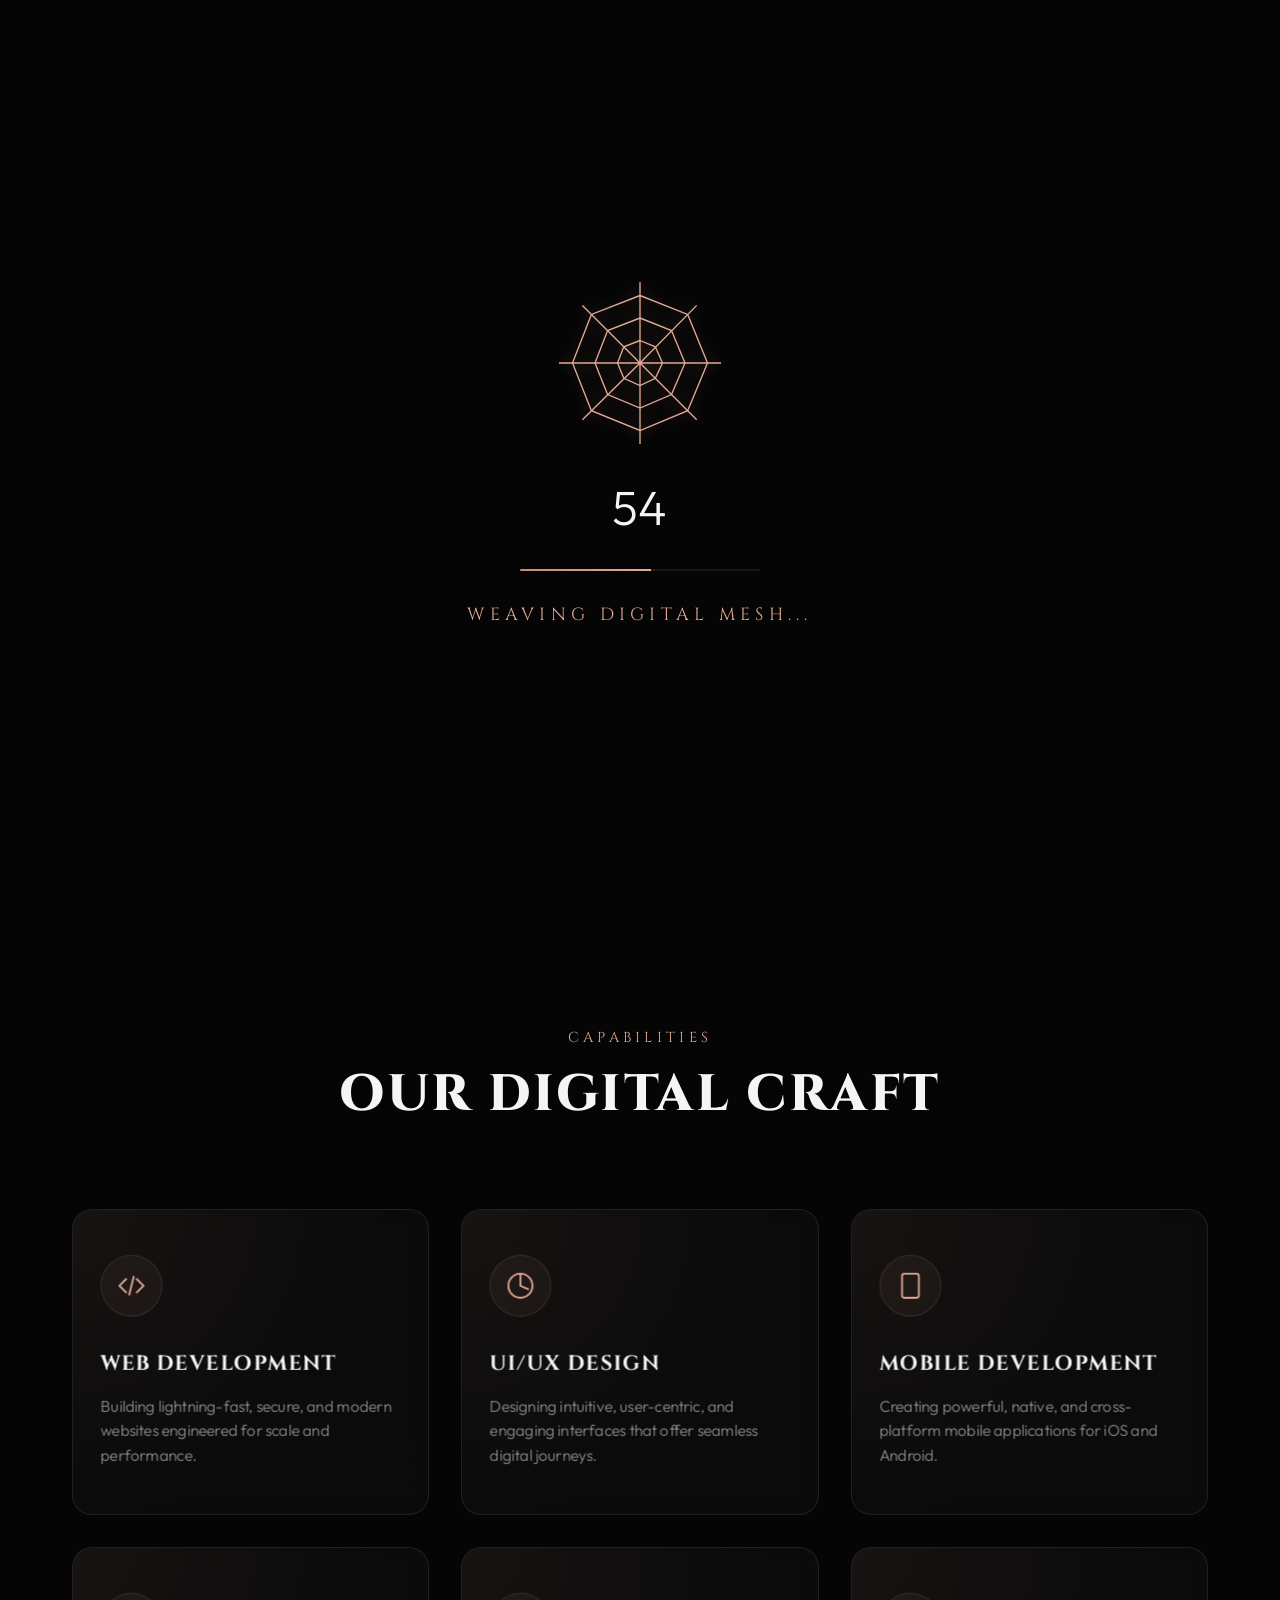
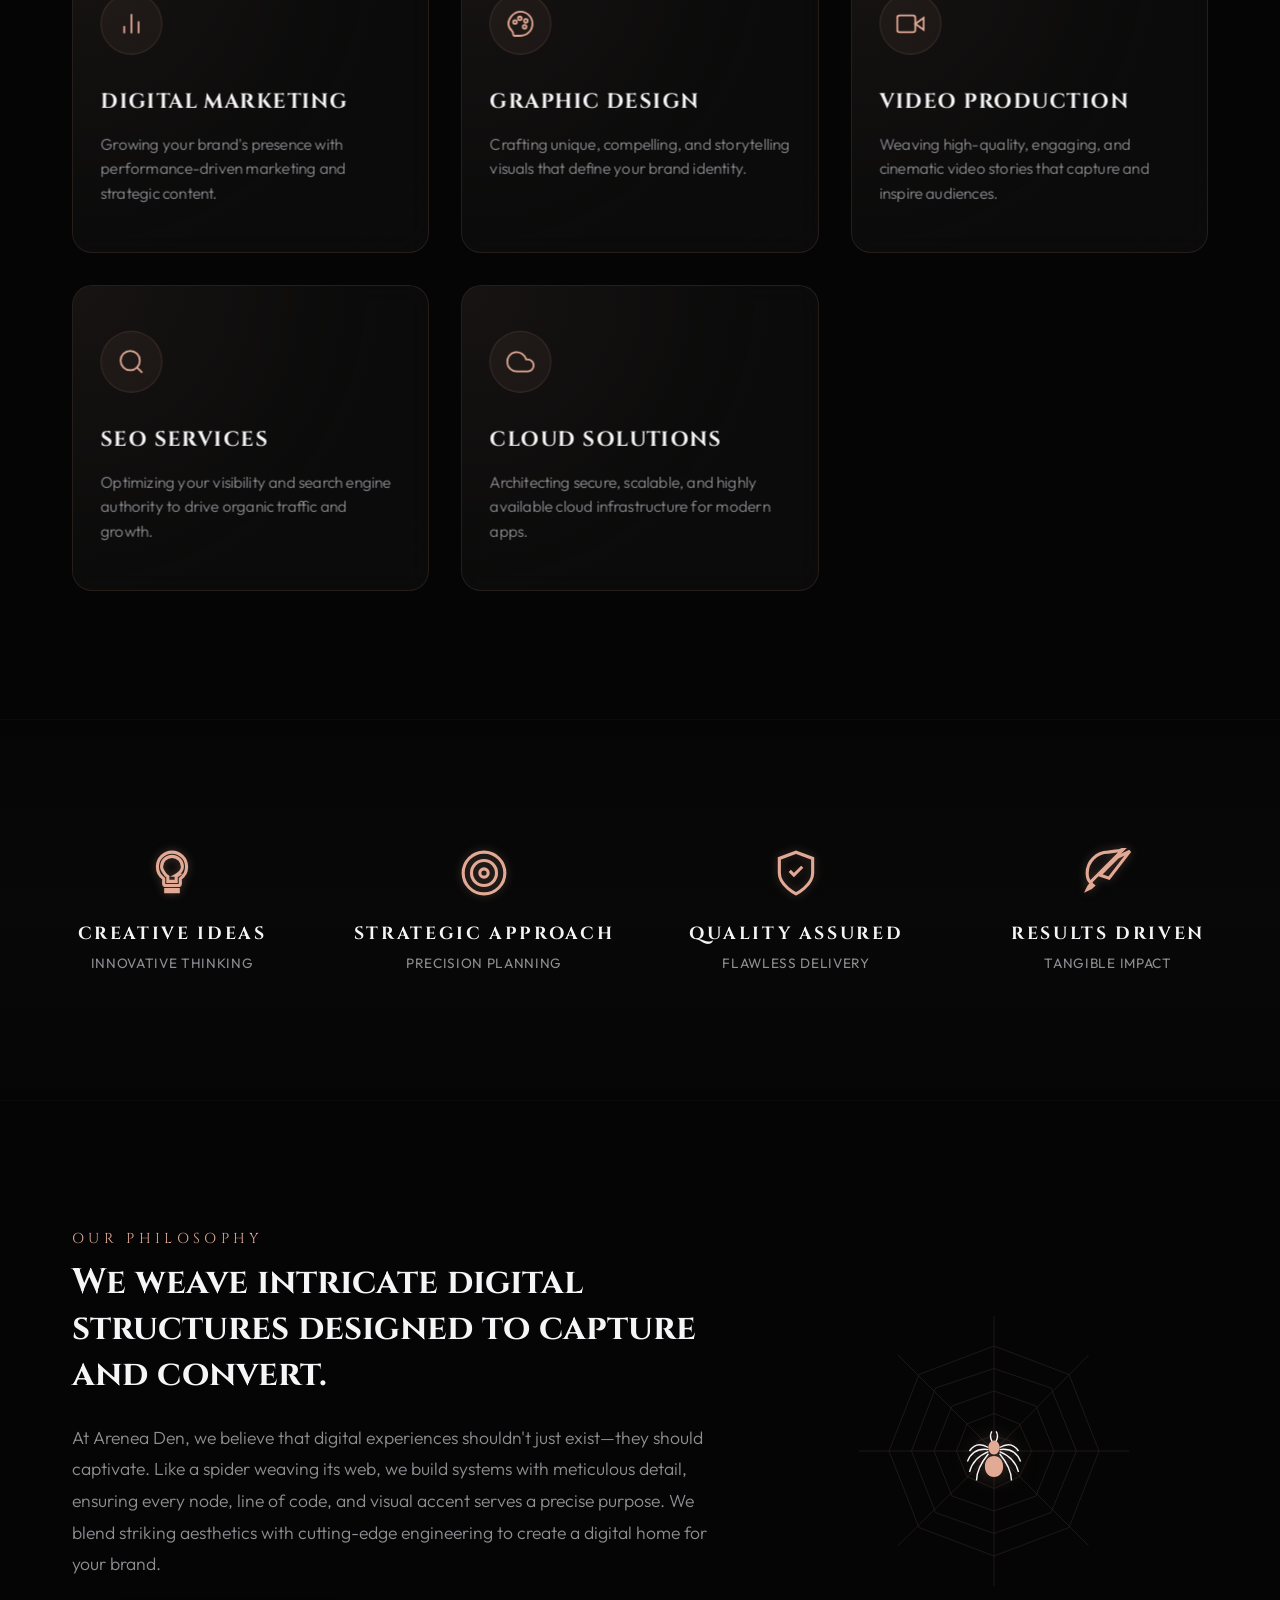
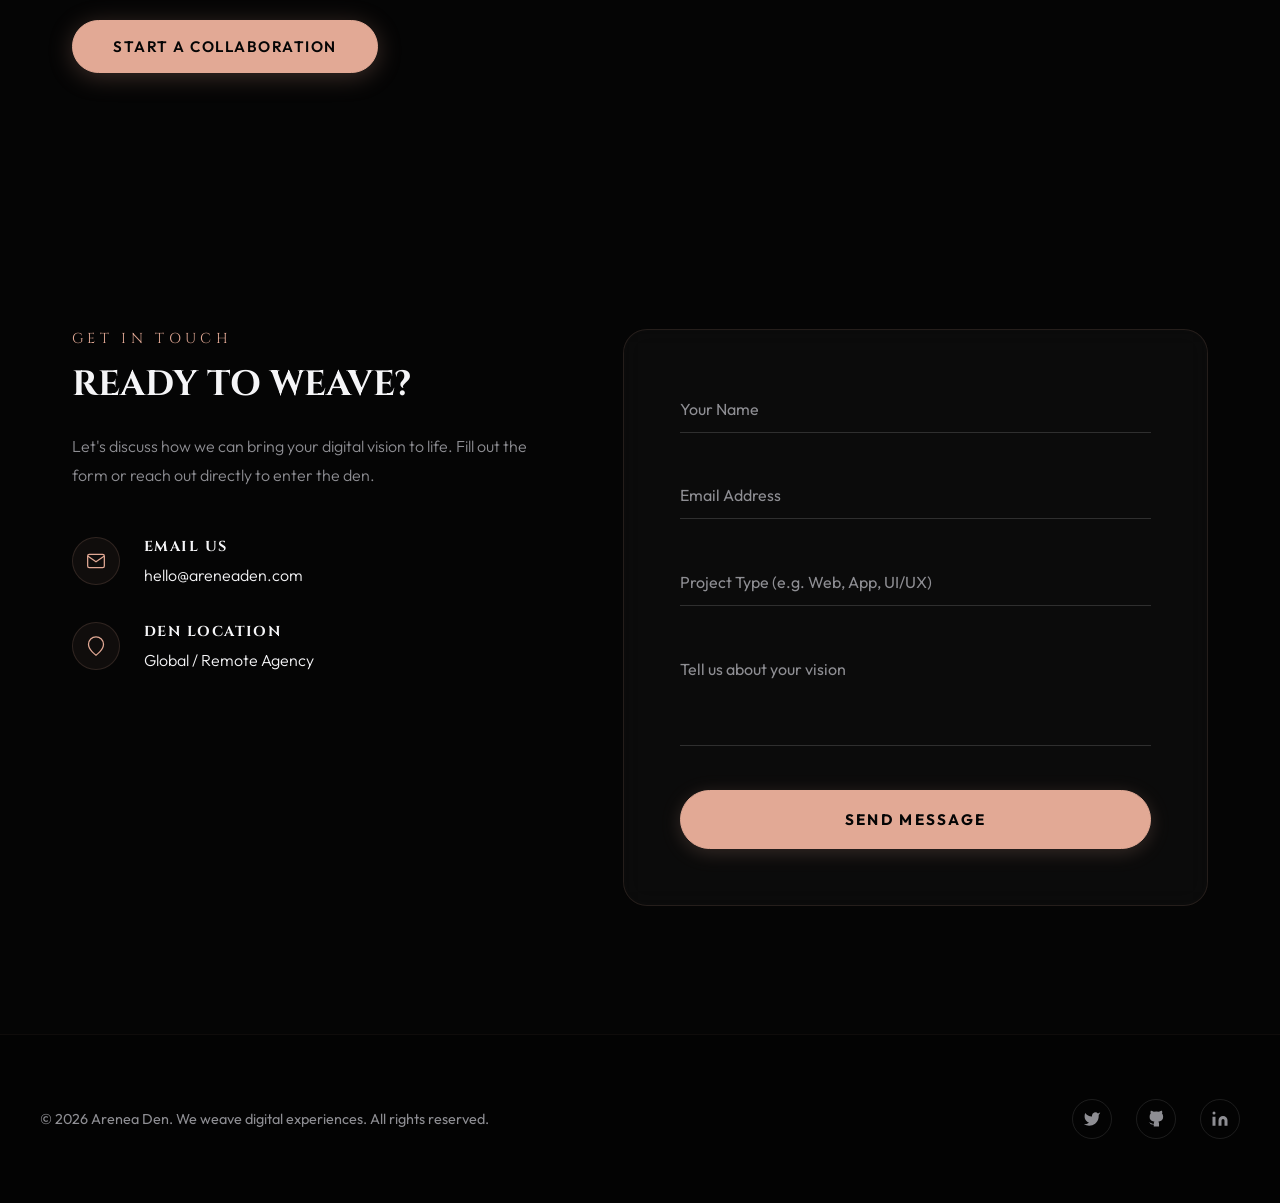
==== commit 58759d9d: "feat: implement Arenea Den landing page with SVG preloader, interactive canvas web, 3D tilt cards, a" ====
--- a/index.html
+++ b/index.html
@@ -1,802 +1,450 @@
-<!doctype html>
-
-<!-- Made in Framer · framer.com ✨ -->
-
-<!-- Published Jun 16, 2026, 5:50 PM UTC -->
-
-<html lang="en" data-redirect-timezone="1" dir="ltr">
-
+<!DOCTYPE html>
+<html lang="en">
 <head>
-
-	<meta charset="utf-8">
-
-	
-
-	
-
-	<script>try{if(localStorage.getItem("__framer_force_showing_editorbar_since")){const n=document.createElement("link");n.rel = "modulepreload";n.href="https://framer.com/edit/init.mjs";document.head.appendChild(n)}}catch(e){}</script>
-
-	<!-- Start of headStart -->
-
+    <meta charset="UTF-8">
+    <meta name="viewport" content="width=device-width, initial-scale=1.0">
+    <meta name="generator" content="Arenea Den Engine v1.0">
     
-
-    <!-- End of headStart -->
-
-	<meta name="viewport" content="width=1200">
-
-	<meta name="generator" content="Framer 4ded5ed">
-
-	<title>Sanjay's Portfolio</title>
-
-    <meta name="description" content="Welcome to my portfolio">
-
-    <meta name="framer-search-index" content="/assets/js/searchIndex-1USSbgXIUt0n.json">
-
-    <meta name="framer-search-index-fallback" content="/assets/js/searchIndex-Ehu4HHllHMeQ.json">
-
-    <link href="/assets/images/WTDB128knyhJZWbqx1wHJGZqVo.png" rel="icon" media="(prefers-color-scheme: light)">
-
-    <link href="/assets/images/WTDB128knyhJZWbqx1wHJGZqVo.png" rel="icon" media="(prefers-color-scheme: dark)">
+    <!-- Primary Meta Tags -->
+    <title>Arenea Den | We Weave Digital Experiences</title>
+    <meta name="title" content="Arenea Den | We Weave Digital Experiences">
+    <meta name="description" content="Arenea Den is a premium digital agency. We weave web development, UI/UX design, mobile apps, digital marketing, and cloud solutions into seamless, high-performance digital experiences.">
 
     <!-- Open Graph / Facebook -->
-
     <meta property="og:type" content="website">
-
-    <meta property="og:title" content="Sanjay's Portfolio">
-
-    <meta property="og:description" content="Welcome to my portfolio">
+    <meta property="og:url" content="https://areneaden.com/">
+    <meta property="og:title" content="Arenea Den | We Weave Digital Experiences">
+    <meta property="og:description" content="Premium digital agency specializing in Web Development, UI/UX Design, Mobile Apps, Cloud Solutions, and Digital Marketing.">
+    <meta property="og:image" content="./assets/arenea_den_og.jpg">
 
     <!-- Twitter -->
-
-    <meta name="twitter:card" content="summary_large_image">
-
-    <meta name="twitter:title" content="Sanjay's Portfolio">
-
-    <meta name="twitter:description" content="Welcome to my portfolio">
-
-	
-
-	<style data-framer-font-css>/* cyrillic-ext */
-
-@font-face {
-
-  font-family: 'Inter Tight';
-
-  font-style: normal;
-
-  font-weight: 800;
-
-  font-display: swap;
-
-  src: url(/assets/fonts/gstatic/s/intertight/v9/NGSnv5HMAFg6IuGlBNMjxJEL2VmU3NS7Z2mjjwiaVi5SkK8.woff2) format('woff2');
-
-  unicode-range: U+0460-052F, U+1C80-1C8A, U+20B4, U+2DE0-2DFF, U+A640-A69F, U+FE2E-FE2F;
-
-}
-
-/* cyrillic */
-
-@font-face {
-
-  font-family: 'Inter Tight';
-
-  font-style: normal;
-
-  font-weight: 800;
-
-  font-display: swap;
-
-  src: url(/assets/fonts/gstatic/s/intertight/v9/NGSnv5HMAFg6IuGlBNMjxJEL2VmU3NS7Z2mjjwiaXy5SkK8.woff2) format('woff2');
-
-  unicode-range: U+0301, U+0400-045F, U+0490-0491, U+04B0-04B1, U+2116;
-
-}
-
-/* greek-ext */
-
-@font-face {
-
-  font-family: 'Inter Tight';
-
-  font-style: normal;
-
-  font-weight: 800;
-
-  font-display: swap;
-
-  src: url(/assets/fonts/gstatic/s/intertight/v9/NGSnv5HMAFg6IuGlBNMjxJEL2VmU3NS7Z2mjjwiaVy5SkK8.woff2) format('woff2');
-
-  unicode-range: U+1F00-1FFF;
-
-}
-
-/* greek */
-
-@font-face {
-
-  font-family: 'Inter Tight';
-
-  font-style: normal;
-
-  font-weight: 800;
-
-  font-display: swap;
-
-  src: url(/assets/fonts/gstatic/s/intertight/v9/NGSnv5HMAFg6IuGlBNMjxJEL2VmU3NS7Z2mjjwiaWC5SkK8.woff2) format('woff2');
-
-  unicode-range: U+0370-0377, U+037A-037F, U+0384-038A, U+038C, U+038E-03A1, U+03A3-03FF;
-
-}
-
-/* vietnamese */
-
-@font-face {
-
-  font-family: 'Inter Tight';
-
-  font-style: normal;
-
-  font-weight: 800;
-
-  font-display: swap;
-
-  src: url(/assets/fonts/gstatic/s/intertight/v9/NGSnv5HMAFg6IuGlBNMjxJEL2VmU3NS7Z2mjjwiaVC5SkK8.woff2) format('woff2');
-
-  unicode-range: U+0102-0103, U+0110-0111, U+0128-0129, U+0168-0169, U+01A0-01A1, U+01AF-01B0, U+0300-0301, U+0303-0304, U+0308-0309, U+0323, U+0329, U+1EA0-1EF9, U+20AB;
-
-}
-
-/* latin-ext */
-
-@font-face {
-
-  font-family: 'Inter Tight';
-
-  font-style: normal;
-
-  font-weight: 800;
-
-  font-display: swap;
-
-  src: url(/assets/fonts/gstatic/s/intertight/v9/NGSnv5HMAFg6IuGlBNMjxJEL2VmU3NS7Z2mjjwiaVS5SkK8.woff2) format('woff2');
-
-  unicode-range: U+0100-02BA, U+02BD-02C5, U+02C7-02CC, U+02CE-02D7, U+02DD-02FF, U+0304, U+0308, U+0329, U+1D00-1DBF, U+1E00-1E9F, U+1EF2-1EFF, U+2020, U+20A0-20AB, U+20AD-20C0, U+2113, U+2C60-2C7F, U+A720-A7FF;
-
-}
-
-/* latin */
-
-@font-face {
-
-  font-family: 'Inter Tight';
-
-  font-style: normal;
-
-  font-weight: 800;
-
-  font-display: swap;
-
-  src: url(/assets/fonts/gstatic/s/intertight/v9/NGSnv5HMAFg6IuGlBNMjxJEL2VmU3NS7Z2mjjwiaWy5S.woff2) format('woff2');
-
-  unicode-range: U+0000-00FF, U+0131, U+0152-0153, U+02BB-02BC, U+02C6, U+02DA, U+02DC, U+0304, U+0308, U+0329, U+2000-206F, U+20AC, U+2122, U+2191, U+2193, U+2212, U+2215, U+FEFF, U+FFFD;
-
-}
-
-/* vietnamese */
-
-@font-face {
-
-  font-family: 'Zalando Sans Expanded';
-
-  font-style: normal;
-
-  font-weight: 800;
-
-  font-display: swap;
-
-  src: url(/assets/fonts/gstatic/s/zalandosansexpanded/v3/JTU6jJci8Cy470GaeFwsix1hi3aTmrgRwU-ZoGTKmeLvpK-4OPGPp4Vrcim2.woff2) format('woff2');
-
-  unicode-range: U+0102-0103, U+0110-0111, U+0128-0129, U+0168-0169, U+01A0-01A1, U+01AF-01B0, U+0300-0301, U+0303-0304, U+0308-0309, U+0323, U+0329, U+1EA0-1EF9, U+20AB;
-
-}
-
-/* latin-ext */
-
-@font-face {
-
-  font-family: 'Zalando Sans Expanded';
-
-  font-style: normal;
-
-  font-weight: 800;
-
-  font-display: swap;
-
-  src: url(/assets/fonts/gstatic/s/zalandosansexpanded/v3/JTU6jJci8Cy470GaeFwsix1hi3aTmrgRwU-ZoGTKmeLvpK-4OPGPp4Rrcim2.woff2) format('woff2');
-
-  unicode-range: U+0100-02BA, U+02BD-02C5, U+02C7-02CC, U+02CE-02D7, U+02DD-02FF, U+0304, U+0308, U+0329, U+1D00-1DBF, U+1E00-1E9F, U+1EF2-1EFF, U+2020, U+20A0-20AB, U+20AD-20C0, U+2113, U+2C60-2C7F, U+A720-A7FF;
-
-}
-
-/* latin */
-
-@font-face {
-
-  font-family: 'Zalando Sans Expanded';
-
-  font-style: normal;
-
-  font-weight: 800;
-
-  font-display: swap;
-
-  src: url(/assets/fonts/gstatic/s/zalandosansexpanded/v3/JTU6jJci8Cy470GaeFwsix1hi3aTmrgRwU-ZoGTKmeLvpK-4OPGPp4prcg.woff2) format('woff2');
-
-  unicode-range: U+0000-00FF, U+0131, U+0152-0153, U+02BB-02BC, U+02C6, U+02DA, U+02DC, U+0304, U+0308, U+0329, U+2000-206F, U+20AC, U+2122, U+2191, U+2193, U+2212, U+2215, U+FEFF, U+FFFD;
-
-}
-
-/* cyrillic-ext */
-
-@font-face {
-
-  font-family: 'Caveat';
-
-  font-style: normal;
-
-  font-weight: 500;
-
-  src: url(/assets/fonts/gstatic/s/caveat/v23/Wnz6HAc5bAfYB2Q7azYYmg8.woff2) format('woff2');
-
-  unicode-range: U+0460-052F, U+1C80-1C8A, U+20B4, U+2DE0-2DFF, U+A640-A69F, U+FE2E-FE2F;
-
-}
-
-/* cyrillic */
-
-@font-face {
-
-  font-family: 'Caveat';
-
-  font-style: normal;
-
-  font-weight: 500;
-
-  src: url(/assets/fonts/gstatic/s/caveat/v23/Wnz6HAc5bAfYB2Q7YjYYmg8.woff2) format('woff2');
-
-  unicode-range: U+0301, U+0400-045F, U+0490-0491, U+04B0-04B1, U+2116;
-
-}
-
-/* latin-ext */
-
-@font-face {
-
-  font-family: 'Caveat';
-
-  font-style: normal;
-
-  font-weight: 500;
-
-  src: url(/assets/fonts/gstatic/s/caveat/v23/Wnz6HAc5bAfYB2Q7aDYYmg8.woff2) format('woff2');
-
-  unicode-range: U+0100-02BA, U+02BD-02C5, U+02C7-02CC, U+02CE-02D7, U+02DD-02FF, U+0304, U+0308, U+0329, U+1D00-1DBF, U+1E00-1E9F, U+1EF2-1EFF, U+2020, U+20A0-20AB, U+20AD-20C0, U+2113, U+2C60-2C7F, U+A720-A7FF;
-
-}
-
-/* latin */
-
-@font-face {
-
-  font-family: 'Caveat';
-
-  font-style: normal;
-
-  font-weight: 500;
-
-  src: url(/assets/fonts/gstatic/s/caveat/v23/Wnz6HAc5bAfYB2Q7ZjYY.woff2) format('woff2');
-
-  unicode-range: U+0000-00FF, U+0131, U+0152-0153, U+02BB-02BC, U+02C6, U+02DA, U+02DC, U+0304, U+0308, U+0329, U+2000-206F, U+20AC, U+2122, U+2191, U+2193, U+2212, U+2215, U+FEFF, U+FFFD;
-
-}
-
-/* cyrillic-ext */
-
-@font-face {
-
-  font-family: 'Caveat';
-
-  font-style: normal;
-
-  font-weight: 600;
-
-  src: url(/assets/fonts/gstatic/s/caveat/v23/Wnz6HAc5bAfYB2Q7azYYmg8.woff2) format('woff2');
-
-  unicode-range: U+0460-052F, U+1C80-1C8A, U+20B4, U+2DE0-2DFF, U+A640-A69F, U+FE2E-FE2F;
-
-}
-
-/* cyrillic */
-
-@font-face {
-
-  font-family: 'Caveat';
-
-  font-style: normal;
-
-  font-weight: 600;
-
-  src: url(/assets/fonts/gstatic/s/caveat/v23/Wnz6HAc5bAfYB2Q7YjYYmg8.woff2) format('woff2');
-
-  unicode-range: U+0301, U+0400-045F, U+0490-0491, U+04B0-04B1, U+2116;
-
-}
-
-/* latin-ext */
-
-@font-face {
-
-  font-family: 'Caveat';
-
-  font-style: normal;
-
-  font-weight: 600;
-
-  src: url(/assets/fonts/gstatic/s/caveat/v23/Wnz6HAc5bAfYB2Q7aDYYmg8.woff2) format('woff2');
-
-  unicode-range: U+0100-02BA, U+02BD-02C5, U+02C7-02CC, U+02CE-02D7, U+02DD-02FF, U+0304, U+0308, U+0329, U+1D00-1DBF, U+1E00-1E9F, U+1EF2-1EFF, U+2020, U+20A0-20AB, U+20AD-20C0, U+2113, U+2C60-2C7F, U+A720-A7FF;
-
-}
-
-/* latin */
-
-@font-face {
-
-  font-family: 'Caveat';
-
-  font-style: normal;
-
-  font-weight: 600;
-
-  src: url(/assets/fonts/gstatic/s/caveat/v23/Wnz6HAc5bAfYB2Q7ZjYY.woff2) format('woff2');
-
-  unicode-range: U+0000-00FF, U+0131, U+0152-0153, U+02BB-02BC, U+02C6, U+02DA, U+02DC, U+0304, U+0308, U+0329, U+2000-206F, U+20AC, U+2122, U+2191, U+2193, U+2212, U+2215, U+FEFF, U+FFFD;
-
-}
-
-/* cyrillic-ext */
-
-@font-face {
-
-  font-family: 'Geist Mono';
-
-  font-style: normal;
-
-  font-weight: 600;
-
-  src: url(/assets/fonts/gstatic/s/geistmono/v6/or3yQ6H-1_WfwkMZI_qYPLs1a-t7PU0AbeHjL65Z5ClqOw.woff2) format('woff2');
-
-  unicode-range: U+0460-052F, U+1C80-1C8A, U+20B4, U+2DE0-2DFF, U+A640-A69F, U+FE2E-FE2F;
-
-}
-
-/* cyrillic */
-
-@font-face {
-
-  font-family: 'Geist Mono';
-
-  font-style: normal;
-
-  font-weight: 600;
-
-  src: url(/assets/fonts/gstatic/s/geistmono/v6/or3yQ6H-1_WfwkMZI_qYPLs1a-t7PU0AbeHjL65Q5ClqOw.woff2) format('woff2');
-
-  unicode-range: U+0301, U+0400-045F, U+0490-0491, U+04B0-04B1, U+2116;
-
-}
-
-/* symbols2 */
-
-@font-face {
-
-  font-family: 'Geist Mono';
-
-  font-style: normal;
-
-  font-weight: 600;
-
-  src: url(/assets/fonts/gstatic/s/geistmono/v6/or3yQ6H-1_WfwkMZI_qYPLs1a-t7PU0AbeHjL67uxQxXAuk.woff2) format('woff2');
-
-  unicode-range: U+2000-2001, U+2004-2008, U+200A, U+23B8-23BD, U+2500-259F;
-
-}
-
-/* vietnamese */
-
-@font-face {
-
-  font-family: 'Geist Mono';
-
-  font-style: normal;
-
-  font-weight: 600;
-
-  src: url(/assets/fonts/gstatic/s/geistmono/v6/or3yQ6H-1_WfwkMZI_qYPLs1a-t7PU0AbeHjL65b5ClqOw.woff2) format('woff2');
-
-  unicode-range: U+0102-0103, U+0110-0111, U+0128-0129, U+0168-0169, U+01A0-01A1, U+01AF-01B0, U+0300-0301, U+0303-0304, U+0308-0309, U+0323, U+0329, U+1EA0-1EF9, U+20AB;
-
-}
-
-/* latin-ext */
-
-@font-face {
-
-  font-family: 'Geist Mono';
-
-  font-style: normal;
-
-  font-weight: 600;
-
-  src: url(/assets/fonts/gstatic/s/geistmono/v6/or3yQ6H-1_WfwkMZI_qYPLs1a-t7PU0AbeHjL65a5ClqOw.woff2) format('woff2');
-
-  unicode-range: U+0100-02BA, U+02BD-02C5, U+02C7-02CC, U+02CE-02D7, U+02DD-02FF, U+0304, U+0308, U+0329, U+1D00-1DBF, U+1E00-1E9F, U+1EF2-1EFF, U+2020, U+20A0-20AB, U+20AD-20C0, U+2113, U+2C60-2C7F, U+A720-A7FF;
-
-}
-
-/* latin */
-
-@font-face {
-
-  font-family: 'Geist Mono';
-
-  font-style: normal;
-
-  font-weight: 600;
-
-  src: url(/assets/fonts/gstatic/s/geistmono/v6/or3yQ6H-1_WfwkMZI_qYPLs1a-t7PU0AbeHjL65U5Ck.woff2) format('woff2');
-
-  unicode-range: U+0000-00FF, U+0131, U+0152-0153, U+02BB-02BC, U+02C6, U+02DA, U+02DC, U+0304, U+0308, U+0329, U+2000-206F, U+20AC, U+2122, U+2191, U+2193, U+2212, U+2215, U+FEFF, U+FFFD;
-
-}
-
-/* vietnamese */
-
-@font-face {
-
-  font-family: 'Zalando Sans Expanded';
-
-  font-style: normal;
-
-  font-weight: 900;
-
-  src: url(/assets/fonts/gstatic/s/zalandosansexpanded/v3/JTU6jJci8Cy470GaeFwsix1hi3aTmrgRwU-ZoGTKmeLvpK-4ONiPp4Vrcim2.woff2) format('woff2');
-
-  unicode-range: U+0102-0103, U+0110-0111, U+0128-0129, U+0168-0169, U+01A0-01A1, U+01AF-01B0, U+0300-0301, U+0303-0304, U+0308-0309, U+0323, U+0329, U+1EA0-1EF9, U+20AB;
-
-}
-
-/* latin-ext */
-
-@font-face {
-
-  font-family: 'Zalando Sans Expanded';
-
-  font-style: normal;
-
-  font-weight: 900;
-
-  src: url(/assets/fonts/gstatic/s/zalandosansexpanded/v3/JTU6jJci8Cy470GaeFwsix1hi3aTmrgRwU-ZoGTKmeLvpK-4ONiPp4Rrcim2.woff2) format('woff2');
-
-  unicode-range: U+0100-02BA, U+02BD-02C5, U+02C7-02CC, U+02CE-02D7, U+02DD-02FF, U+0304, U+0308, U+0329, U+1D00-1DBF, U+1E00-1E9F, U+1EF2-1EFF, U+2020, U+20A0-20AB, U+20AD-20C0, U+2113, U+2C60-2C7F, U+A720-A7FF;
-
-}
-
-/* latin */
-
-@font-face {
-
-  font-family: 'Zalando Sans Expanded';
-
-  font-style: normal;
-
-  font-weight: 900;
-
-  src: url(/assets/fonts/gstatic/s/zalandosansexpanded/v3/JTU6jJci8Cy470GaeFwsix1hi3aTmrgRwU-ZoGTKmeLvpK-4ONiPp4prcg.woff2) format('woff2');
-
-  unicode-range: U+0000-00FF, U+0131, U+0152-0153, U+02BB-02BC, U+02C6, U+02DA, U+02DC, U+0304, U+0308, U+0329, U+2000-206F, U+20AC, U+2122, U+2191, U+2193, U+2212, U+2215, U+FEFF, U+FFFD;
-
-}
-
-
-
-@font-face { font-family: "Caveat"; src: url("/assets/fonts/gstatic/s/caveat/v23/WnznHAc5bAfYB2QRah7pcpNvOx-pjfJ9SIejYBxPigs.woff2"); font-style: normal; font-weight: 400 }
-
-@font-face { font-family: "Mynerve"; src: url("/assets/fonts/gstatic/s/mynerve/v6/P5sCzZKPdNjb4jt7xCFuiZ-uydg.woff2"); font-style: normal; font-weight: 400 }
-
-@font-face { font-family: "Zalando Sans Expanded"; src: url("/assets/fonts/gstatic/s/zalandosansexpanded/v3/JTU6jJci8Cy470GaeFwsix1hi3aTmrgRwU-ZoGTKmeLvpK-4OJaPl4hhcxm2zLI.woff2"); font-display: swap; font-style: normal; font-weight: 700 }
-
-@font-face { font-family: "Playfair Display"; src: url("/assets/fonts/gstatic/s/playfairdisplay/v40/nuFRD-vYSZviVYUb_rj3ij__anPXDTnCjmHKM4nYO7KN_qiTbtPK-F2rA0s.woff2"); font-display: swap; font-style: italic; font-weight: 400 }
-
-@font-face { font-family: "Zalando Sans SemiExpanded"; src: url("/assets/fonts/gstatic/s/zalandosanssemiexpanded/v3/6qLhKYcHuh3msE9OaXROVVclRRa-ClZSEipa2hrEzR2jhk_n3T6ACkDpEnP4Fs7bOSO7.woff2"); font-display: swap; font-style: normal; font-weight: 500 }
-
-@font-face { font-family: "Playfair Display"; src: url("/assets/fonts/gstatic/s/playfairdisplay/v40/nuFvD-vYSZviVYUb_rj3ij__anPXJzDwcbmjWBN2PKd3vUDVZNLo_U2r.woff2"); font-display: swap; font-style: normal; font-weight: 500 }
-
-@font-face { font-family: "Zalando Sans Expanded"; src: url("/assets/fonts/gstatic/s/zalandosansexpanded/v3/JTU6jJci8Cy470GaeFwsix1hi3aTmrgRwU-ZoGTKmeLvpK-4OK-Pl4hhcxm2zLI.woff2"); font-display: swap; font-style: normal; font-weight: 600 }
-
-@font-face { font-family: "Martian Mono"; src: url("/assets/fonts/gstatic/s/martianmono/v6/2V08KIcADoYhV6w87xrTKjs4CYElh_VS9YA4TlTnQzaVMIE6j15dYY1Yu86TD75kdpF2.woff2"); font-style: normal; font-weight: 500 }
-
-@font-face { font-family: "Zalando Sans SemiExpanded"; src: url("/assets/fonts/gstatic/s/zalandosanssemiexpanded/v3/6qLhKYcHuh3msE9OaXROVVclRRa-ClZSEipa2hrEzR2jhk_n3T6ACkAFFXP4Fs7bOSO7.woff2"); font-display: swap; font-style: normal; font-weight: 600 }
-
-@font-face { font-family: "DM Sans"; src: url("/assets/fonts/gstatic/s/dmsans/v17/rP2tp2ywxg089UriI5-g4vlH9VoD8CmcqZG40F9JadbnoEwAkJxhS2f3ZGMZpg.woff2"); font-display: swap; font-style: normal; font-weight: 500 }
-
-@font-face { font-family: "DM Sans"; src: url("/assets/fonts/gstatic/s/dmsans/v17/rP2tp2ywxg089UriI5-g4vlH9VoD8CmcqZG40F9JadbnoEwARZthS2f3ZGMZpg.woff2"); font-display: swap; font-style: normal; font-weight: 700 }
-
-@font-face { font-family: "DM Sans"; src: url("/assets/fonts/gstatic/s/dmsans/v17/rP2tp2ywxg089UriI5-g4vlH9VoD8CmcqZG40F9JadbnoEwAC5thS2f3ZGMZpg.woff2"); font-style: normal; font-weight: 900 }
-
-@font-face { font-family: "DM Sans"; src: url("/assets/fonts/gstatic/s/dmsans/v17/rP2rp2ywxg089UriCZaSExd86J3t9jz86Mvy4qCRAL19DksVat8gCm32RmYJpso5.woff2"); font-style: italic; font-weight: 900 }
-
-@font-face { font-family: "DM Sans"; src: url("/assets/fonts/gstatic/s/dmsans/v17/rP2rp2ywxg089UriCZaSExd86J3t9jz86Mvy4qCRAL19DksVat9uCm32RmYJpso5.woff2"); font-display: swap; font-style: italic; font-weight: 700 }
-
-@font-face { font-family: "Inter Display"; src: url("/assets/fonts/2uIBiALfCHVpWbHqRMZutfT7giU.woff2"); font-display: swap; font-style: normal; font-weight: 400; unicode-range: U+0460-052F, U+1C80-1C88, U+20B4, U+2DE0-2DFF, U+A640-A69F, U+FE2E-FE2F }
-
-@font-face { font-family: "Inter Display"; src: url("/assets/fonts/Zwfz6xbVe5pmcWRJRgBDHnMkOkI.woff2"); font-display: swap; font-style: normal; font-weight: 400; unicode-range: U+0301, U+0400-045F, U+0490-0491, U+04B0-04B1, U+2116 }
-
-@font-face { font-family: "Inter Display"; src: url("/assets/fonts/U9LaDDmbRhzX3sB8g8glTy5feTE.woff2"); font-display: swap; font-style: normal; font-weight: 400; unicode-range: U+1F00-1FFF }
-
-@font-face { font-family: "Inter Display"; src: url("/assets/fonts/tVew2LzXJ1t7QfxP1gdTIdj2o0g.woff2"); font-display: swap; font-style: normal; font-weight: 400; unicode-range: U+0370-03FF }
-
-@font-face { font-family: "Inter Display"; src: url("/assets/fonts/DF7bjCRmStYPqSb945lAlMfCCVQ.woff2"); font-display: swap; font-style: normal; font-weight: 400; unicode-range: U+0100-024F, U+0259, U+1E00-1EFF, U+2020, U+20A0-20AB, U+20AD-20CF, U+2113, U+2C60-2C7F, U+A720-A7FF }
-
-@font-face { font-family: "Inter Display"; src: url("/assets/fonts/bHYNJqzTyl2lqvmMiRRS6Y16Es.woff2"); font-display: swap; font-style: normal; font-weight: 400; unicode-range: U+0000-00FF, U+0131, U+0152-0153, U+02BB-02BC, U+02C6, U+02DA, U+02DC, U+2000-206F, U+2070, U+2074-207E, U+2080-208E, U+20AC, U+2122, U+2191, U+2193, U+2212, U+2215, U+FEFF, U+FFFD }
-
-@font-face { font-family: "Inter Display"; src: url("/assets/fonts/vebZUMjGyKkYsfcY73iwWTzLNag.woff2"); font-display: swap; font-style: normal; font-weight: 400; unicode-range: U+0102-0103, U+0110-0111, U+0128-0129, U+0168-0169, U+01A0-01A1, U+01AF-01B0, U+1EA0-1EF9, U+20AB }
-
-@font-face { font-family: "Inter Display"; src: url("/assets/fonts/gazZKZuUEtvr9ULhdA4SprP0AZ0.woff2"); font-display: swap; font-style: normal; font-weight: 600; unicode-range: U+0460-052F, U+1C80-1C88, U+20B4, U+2DE0-2DFF, U+A640-A69F, U+FE2E-FE2F }
-
-@font-face { font-family: "Inter Display"; src: url("/assets/fonts/pe8RoujoPxuTZhqoNzYqHX2MXA.woff2"); font-display: swap; font-style: normal; font-weight: 600; unicode-range: U+0301, U+0400-045F, U+0490-0491, U+04B0-04B1, U+2116 }
-
-@font-face { font-family: "Inter Display"; src: url("/assets/fonts/teGhWnhH3bCqefKGsIsqFy3hK8.woff2"); font-display: swap; font-style: normal; font-weight: 600; unicode-range: U+1F00-1FFF }
-
-@font-face { font-family: "Inter Display"; src: url("/assets/fonts/qQHxgTnEk6Czu1yW4xS82HQWFOk.woff2"); font-display: swap; font-style: normal; font-weight: 600; unicode-range: U+0370-03FF }
-
-@font-face { font-family: "Inter Display"; src: url("/assets/fonts/MJ3N6lfN4iP5Um8rJGqLYl03tE.woff2"); font-display: swap; font-style: normal; font-weight: 600; unicode-range: U+0100-024F, U+0259, U+1E00-1EFF, U+2020, U+20A0-20AB, U+20AD-20CF, U+2113, U+2C60-2C7F, U+A720-A7FF }
-
-@font-face { font-family: "Inter Display"; src: url("/assets/fonts/PfdOpgzFf7N2Uye9JX7xRKYTgSc.woff2"); font-display: swap; font-style: normal; font-weight: 600; unicode-range: U+0000-00FF, U+0131, U+0152-0153, U+02BB-02BC, U+02C6, U+02DA, U+02DC, U+2000-206F, U+2070, U+2074-207E, U+2080-208E, U+20AC, U+2122, U+2191, U+2193, U+2212, U+2215, U+FEFF, U+FFFD }
-
-@font-face { font-family: "Inter Display"; src: url("/assets/fonts/0SEEmmWc3vovhaai4RlRQSWRrz0.woff2"); font-display: swap; font-style: normal; font-weight: 600; unicode-range: U+0102-0103, U+0110-0111, U+0128-0129, U+0168-0169, U+01A0-01A1, U+01AF-01B0, U+1EA0-1EF9, U+20AB }
-
-@font-face { font-family: "Inter Display"; src: url("/assets/fonts/ePuN3mCjzajIHnyCdvKBFiZkyY0.woff2"); font-display: swap; font-style: normal; font-weight: 500; unicode-range: U+0460-052F, U+1C80-1C88, U+20B4, U+2DE0-2DFF, U+A640-A69F, U+FE2E-FE2F }
-
-@font-face { font-family: "Inter Display"; src: url("/assets/fonts/V3j1L0o5vPFKe26Sw4HcpXCfHo.woff2"); font-display: swap; font-style: normal; font-weight: 500; unicode-range: U+0301, U+0400-045F, U+0490-0491, U+04B0-04B1, U+2116 }
-
-@font-face { font-family: "Inter Display"; src: url("/assets/fonts/F3kdpd2N0cToWV5huaZjjgM.woff2"); font-display: swap; font-style: normal; font-weight: 500; unicode-range: U+1F00-1FFF }
-
-@font-face { font-family: "Inter Display"; src: url("/assets/fonts/0iDmxkizU9goZoclqIqsV5rvETU.woff2"); font-display: swap; font-style: normal; font-weight: 500; unicode-range: U+0370-03FF }
-
-@font-face { font-family: "Inter Display"; src: url("/assets/fonts/r0mv3NegmA0akcQsNFotG32Las.woff2"); font-display: swap; font-style: normal; font-weight: 500; unicode-range: U+0100-024F, U+0259, U+1E00-1EFF, U+2020, U+20A0-20AB, U+20AD-20CF, U+2113, U+2C60-2C7F, U+A720-A7FF }
-
-@font-face { font-family: "Inter Display"; src: url("/assets/fonts/iwWTDc49ENF2tCHbqlNARXw6Ug.woff2"); font-display: swap; font-style: normal; font-weight: 500; unicode-range: U+0000-00FF, U+0131, U+0152-0153, U+02BB-02BC, U+02C6, U+02DA, U+02DC, U+2000-206F, U+2070, U+2074-207E, U+2080-208E, U+20AC, U+2122, U+2191, U+2193, U+2212, U+2215, U+FEFF, U+FFFD }
-
-@font-face { font-family: "Inter Display"; src: url("/assets/fonts/Ii21jnSJkulBKsHHXKlapi7fv9w.woff2"); font-display: swap; font-style: normal; font-weight: 500; unicode-range: U+0102-0103, U+0110-0111, U+0128-0129, U+0168-0169, U+01A0-01A1, U+01AF-01B0, U+1EA0-1EF9, U+20AB }
-
-@font-face { font-family: "Inter"; src: url("/assets/fonts/5vvr9Vy74if2I6bQbJvbw7SY1pQ.woff2"); font-display: swap; font-style: normal; font-weight: 400; unicode-range: U+0460-052F, U+1C80-1C88, U+20B4, U+2DE0-2DFF, U+A640-A69F, U+FE2E-FE2F }
-
-@font-face { font-family: "Inter"; src: url("/assets/fonts/EOr0mi4hNtlgWNn9if640EZzXCo.woff2"); font-display: swap; font-style: normal; font-weight: 400; unicode-range: U+0301, U+0400-045F, U+0490-0491, U+04B0-04B1, U+2116 }
-
-@font-face { font-family: "Inter"; src: url("/assets/fonts/Y9k9QrlZAqio88Klkmbd8VoMQc.woff2"); font-display: swap; font-style: normal; font-weight: 400; unicode-range: U+1F00-1FFF }
-
-@font-face { font-family: "Inter"; src: url("/assets/fonts/OYrD2tBIBPvoJXiIHnLoOXnY9M.woff2"); font-display: swap; font-style: normal; font-weight: 400; unicode-range: U+0370-03FF }
-
-@font-face { font-family: "Inter"; src: url("/assets/fonts/JeYwfuaPfZHQhEG8U5gtPDZ7WQ.woff2"); font-display: swap; font-style: normal; font-weight: 400; unicode-range: U+0100-024F, U+0259, U+1E00-1EFF, U+2020, U+20A0-20AB, U+20AD-20CF, U+2113, U+2C60-2C7F, U+A720-A7FF }
-
-@font-face { font-family: "Inter"; src: url("/assets/fonts/GrgcKwrN6d3Uz8EwcLHZxwEfC4.woff2"); font-display: swap; font-style: normal; font-weight: 400; unicode-range: U+0000-00FF, U+0131, U+0152-0153, U+02BB-02BC, U+02C6, U+02DA, U+02DC, U+2000-206F, U+2070, U+2074-207E, U+2080-208E, U+20AC, U+2122, U+2191, U+2193, U+2212, U+2215, U+FEFF, U+FFFD }
-
-@font-face { font-family: "Inter"; src: url("/assets/fonts/b6Y37FthZeALduNqHicBT6FutY.woff2"); font-display: swap; font-style: normal; font-weight: 400; unicode-range: U+0102-0103, U+0110-0111, U+0128-0129, U+0168-0169, U+01A0-01A1, U+01AF-01B0, U+1EA0-1EF9, U+20AB }
-
-@font-face { font-family: "Inter"; src: url("/assets/fonts/vQyevYAyHtARFwPqUzQGpnDs.woff2"); font-display: swap; font-style: normal; font-weight: 400; unicode-range: U+0000-00FF, U+0131, U+0152-0153, U+02BB-02BC, U+02C6, U+02DA, U+02DC, U+2000-206F, U+2074, U+20AC, U+2122, U+2191, U+2193, U+2212, U+2215, U+FEFF, U+FFFD }
-
-@font-face { font-family: "Inter Variable"; src: url("/assets/fonts/mYcqTSergLb16PdbJJQMl9ebYm4.woff2"); font-display: swap; font-style: normal; font-weight: 400; unicode-range: U+0460-052F, U+1C80-1C88, U+20B4, U+2DE0-2DFF, U+A640-A69F, U+FE2E-FE2F }
-
-@font-face { font-family: "Inter Variable"; src: url("/assets/fonts/ZRl8AlxwsX1m7xS1eJCiSPbztg.woff2"); font-display: swap; font-style: normal; font-weight: 400; unicode-range: U+0301, U+0400-045F, U+0490-0491, U+04B0-04B1, U+2116 }
-
-@font-face { font-family: "Inter Variable"; src: url("/assets/fonts/nhSQpBRqFmXNUBY2p5SENQ8NplQ.woff2"); font-display: swap; font-style: normal; font-weight: 400; unicode-range: U+1F00-1FFF }
-
-@font-face { font-family: "Inter Variable"; src: url("/assets/fonts/DYHjxG0qXjopUuruoacfl5SA.woff2"); font-display: swap; font-style: normal; font-weight: 400; unicode-range: U+0370-03FF }
-
-@font-face { font-family: "Inter Variable"; src: url("/assets/fonts/s7NH6sl7w4NU984r5hcmo1tPSYo.woff2"); font-display: swap; font-style: normal; font-weight: 400; unicode-range: U+0100-024F, U+0259, U+1E00-1EFF, U+2020, U+20A0-20AB, U+20AD-20CF, U+2113, U+2C60-2C7F, U+A720-A7FF }
-
-@font-face { font-family: "Inter Variable"; src: url("/assets/fonts/7lw0VWkeXrGYJT05oB3DsFy8BaY.woff2"); font-display: swap; font-style: normal; font-weight: 400; unicode-range: U+0000-00FF, U+0131, U+0152-0153, U+02BB-02BC, U+02C6, U+02DA, U+02DC, U+2000-206F, U+2070, U+2074-207E, U+2080-208E, U+20AC, U+2122, U+2191, U+2193, U+2212, U+2215, U+FEFF, U+FFFD }
-
-@font-face { font-family: "Inter Variable"; src: url("/assets/fonts/wx5nfqEgOXnxuFaxB0Mn9OhmcZA.woff2"); font-display: swap; font-style: normal; font-weight: 400; unicode-range: U+0102-0103, U+0110-0111, U+0128-0129, U+0168-0169, U+01A0-01A1, U+01AF-01B0, U+1EA0-1EF9, U+20AB }
-
-@font-face { font-family: "Inter"; src: url("/assets/fonts/DpPBYI0sL4fYLgAkX8KXOPVt7c.woff2"); font-display: swap; font-style: normal; font-weight: 700; unicode-range: U+0460-052F, U+1C80-1C88, U+20B4, U+2DE0-2DFF, U+A640-A69F, U+FE2E-FE2F }
-
-@font-face { font-family: "Inter"; src: url("/assets/fonts/4RAEQdEOrcnDkhHiiCbJOw92Lk.woff2"); font-display: swap; font-style: normal; font-weight: 700; unicode-range: U+0301, U+0400-045F, U+0490-0491, U+04B0-04B1, U+2116 }
-
-@font-face { font-family: "Inter"; src: url("/assets/fonts/1K3W8DizY3v4emK8Mb08YHxTbs.woff2"); font-display: swap; font-style: normal; font-weight: 700; unicode-range: U+1F00-1FFF }
-
-@font-face { font-family: "Inter"; src: url("/assets/fonts/tUSCtfYVM1I1IchuyCwz9gDdQ.woff2"); font-display: swap; font-style: normal; font-weight: 700; unicode-range: U+0370-03FF }
-
-@font-face { font-family: "Inter"; src: url("/assets/fonts/VgYFWiwsAC5OYxAycRXXvhze58.woff2"); font-display: swap; font-style: normal; font-weight: 700; unicode-range: U+0100-024F, U+0259, U+1E00-1EFF, U+2020, U+20A0-20AB, U+20AD-20CF, U+2113, U+2C60-2C7F, U+A720-A7FF }
-
-@font-face { font-family: "Inter"; src: url("/assets/fonts/syRNPWzAMIrcJ3wIlPIP43KjQs.woff2"); font-display: swap; font-style: normal; font-weight: 700; unicode-range: U+0000-00FF, U+0131, U+0152-0153, U+02BB-02BC, U+02C6, U+02DA, U+02DC, U+2000-206F, U+2070, U+2074-207E, U+2080-208E, U+20AC, U+2122, U+2191, U+2193, U+2212, U+2215, U+FEFF, U+FFFD }
-
-@font-face { font-family: "Inter"; src: url("/assets/fonts/GIryZETIX4IFypco5pYZONKhJIo.woff2"); font-display: swap; font-style: normal; font-weight: 700; unicode-range: U+0102-0103, U+0110-0111, U+0128-0129, U+0168-0169, U+01A0-01A1, U+01AF-01B0, U+1EA0-1EF9, U+20AB }
-
-@font-face { font-family: "Inter"; src: url("/assets/fonts/H89BbHkbHDzlxZzxi8uPzTsp90.woff2"); font-display: swap; font-style: italic; font-weight: 700; unicode-range: U+0460-052F, U+1C80-1C88, U+20B4, U+2DE0-2DFF, U+A640-A69F, U+FE2E-FE2F }
-
-@font-face { font-family: "Inter"; src: url("/assets/fonts/u6gJwDuwB143kpNK1T1MDKDWkMc.woff2"); font-display: swap; font-style: italic; font-weight: 700; unicode-range: U+0301, U+0400-045F, U+0490-0491, U+04B0-04B1, U+2116 }
-
-@font-face { font-family: "Inter"; src: url("/assets/fonts/43sJ6MfOPh1LCJt46OvyDuSbA6o.woff2"); font-display: swap; font-style: italic; font-weight: 700; unicode-range: U+1F00-1FFF }
-
-@font-face { font-family: "Inter"; src: url("/assets/fonts/wccHG0r4gBDAIRhfHiOlq6oEkqw.woff2"); font-display: swap; font-style: italic; font-weight: 700; unicode-range: U+0370-03FF }
-
-@font-face { font-family: "Inter"; src: url("/assets/fonts/WZ367JPwf9bRW6LdTHN8rXgSjw.woff2"); font-display: swap; font-style: italic; font-weight: 700; unicode-range: U+0100-024F, U+0259, U+1E00-1EFF, U+2020, U+20A0-20AB, U+20AD-20CF, U+2113, U+2C60-2C7F, U+A720-A7FF }
-
-@font-face { font-family: "Inter"; src: url("/assets/fonts/ia3uin3hQWqDrVloC1zEtYHWw.woff2"); font-display: swap; font-style: italic; font-weight: 700; unicode-range: U+0000-00FF, U+0131, U+0152-0153, U+02BB-02BC, U+02C6, U+02DA, U+02DC, U+2000-206F, U+2070, U+2074-207E, U+2080-208E, U+20AC, U+2122, U+2191, U+2193, U+2212, U+2215, U+FEFF, U+FFFD }
-
-@font-face { font-family: "Inter"; src: url("/assets/fonts/2A4Xx7CngadFGlVV4xrO06OBHY.woff2"); font-display: swap; font-style: italic; font-weight: 700; unicode-range: U+0102-0103, U+0110-0111, U+0128-0129, U+0168-0169, U+01A0-01A1, U+01AF-01B0, U+1EA0-1EF9, U+20AB }
-
-@font-face { font-family: "Inter"; src: url("/assets/fonts/CfMzU8w2e7tHgF4T4rATMPuWosA.woff2"); font-display: swap; font-style: italic; font-weight: 400; unicode-range: U+0460-052F, U+1C80-1C88, U+20B4, U+2DE0-2DFF, U+A640-A69F, U+FE2E-FE2F }
-
-@font-face { font-family: "Inter"; src: url("/assets/fonts/867QObYax8ANsfX4TGEVU9YiCM.woff2"); font-display: swap; font-style: italic; font-weight: 400; unicode-range: U+0301, U+0400-045F, U+0490-0491, U+04B0-04B1, U+2116 }
-
-@font-face { font-family: "Inter"; src: url("/assets/fonts/Oyn2ZbENFdnW7mt2Lzjk1h9Zb9k.woff2"); font-display: swap; font-style: italic; font-weight: 400; unicode-range: U+1F00-1FFF }
-
-@font-face { font-family: "Inter"; src: url("/assets/fonts/cdAe8hgZ1cMyLu9g005pAW3xMo.woff2"); font-display: swap; font-style: italic; font-weight: 400; unicode-range: U+0370-03FF }
-
-@font-face { font-family: "Inter"; src: url("/assets/fonts/DOfvtmE1UplCq161m6Hj8CSQYg.woff2"); font-display: swap; font-style: italic; font-weight: 400; unicode-range: U+0100-024F, U+0259, U+1E00-1EFF, U+2020, U+20A0-20AB, U+20AD-20CF, U+2113, U+2C60-2C7F, U+A720-A7FF }
-
-@font-face { font-family: "Inter"; src: url("/assets/fonts/pKRFNWFoZl77qYCAIp84lN1h944.woff2"); font-display: swap; font-style: italic; font-weight: 400; unicode-range: U+0000-00FF, U+0131, U+0152-0153, U+02BB-02BC, U+02C6, U+02DA, U+02DC, U+2000-206F, U+2070, U+2074-207E, U+2080-208E, U+20AC, U+2122, U+2191, U+2193, U+2212, U+2215, U+FEFF, U+FFFD }
-
-@font-face { font-family: "Inter"; src: url("/assets/fonts/tKtBcDnBMevsEEJKdNGhhkLzYo.woff2"); font-display: swap; font-style: italic; font-weight: 400; unicode-range: U+0102-0103, U+0110-0111, U+0128-0129, U+0168-0169, U+01A0-01A1, U+01AF-01B0, U+1EA0-1EF9, U+20AB }
-
-@font-face { font-family: "Inter Display"; src: url("/assets/fonts/I11LrmuBDQZweplJ62KkVsklU5Y.woff2"); font-display: swap; font-style: normal; font-weight: 700; unicode-range: U+0460-052F, U+1C80-1C88, U+20B4, U+2DE0-2DFF, U+A640-A69F, U+FE2E-FE2F }
-
-@font-face { font-family: "Inter Display"; src: url("/assets/fonts/UjFZPDy3qGuDktQM4q9CxhKfIa8.woff2"); font-display: swap; font-style: normal; font-weight: 700; unicode-range: U+0301, U+0400-045F, U+0490-0491, U+04B0-04B1, U+2116 }
-
-@font-face { font-family: "Inter Display"; src: url("/assets/fonts/8exwVHJy2DhJ4N5prYlVMrEKmQ.woff2"); font-display: swap; font-style: normal; font-weight: 700; unicode-range: U+1F00-1FFF }
-
-@font-face { font-family: "Inter Display"; src: url("/assets/fonts/UTeedEK21hO5jDxEUldzdScUqpg.woff2"); font-display: swap; font-style: normal; font-weight: 700; unicode-range: U+0370-03FF }
-
-@font-face { font-family: "Inter Display"; src: url("/assets/fonts/Ig8B8nzy11hzIWEIYnkg91sofjo.woff2"); font-display: swap; font-style: normal; font-weight: 700; unicode-range: U+0100-024F, U+0259, U+1E00-1EFF, U+2020, U+20A0-20AB, U+20AD-20CF, U+2113, U+2C60-2C7F, U+A720-A7FF }
-
-@font-face { font-family: "Inter Display"; src: url("/assets/fonts/qITWJ2WdG0wrgQPDb8lvnYnTXDg.woff2"); font-display: swap; font-style: normal; font-weight: 700; unicode-range: U+0000-00FF, U+0131, U+0152-0153, U+02BB-02BC, U+02C6, U+02DA, U+02DC, U+2000-206F, U+2070, U+2074-207E, U+2080-208E, U+20AC, U+2122, U+2191, U+2193, U+2212, U+2215, U+FEFF, U+FFFD }
-
-@font-face { font-family: "Inter Display"; src: url("/assets/fonts/qctQFoJqJ9aIbRSIp0AhCQpFxn8.woff2"); font-display: swap; font-style: normal; font-weight: 700; unicode-range: U+0102-0103, U+0110-0111, U+0128-0129, U+0168-0169, U+01A0-01A1, U+01AF-01B0, U+1EA0-1EF9, U+20AB }
-
-@font-face { font-family: "Inter Display"; src: url("/assets/fonts/THWAFHoAcmqLMy81E8hCSdziVKA.woff2"); font-display: swap; font-style: italic; font-weight: 400; unicode-range: U+0460-052F, U+1C80-1C88, U+20B4, U+2DE0-2DFF, U+A640-A69F, U+FE2E-FE2F }
-
-@font-face { font-family: "Inter Display"; src: url("/assets/fonts/sQxGYWDlRkDr0eOKqiNRl6g5rs.woff2"); font-display: swap; font-style: italic; font-weight: 400; unicode-range: U+0301, U+0400-045F, U+0490-0491, U+04B0-04B1, U+2116 }
-
-@font-face { font-family: "Inter Display"; src: url("/assets/fonts/NNTAT1XAm8ZRkr824inYPkjNeL4.woff2"); font-display: swap; font-style: italic; font-weight: 400; unicode-range: U+1F00-1FFF }
-
-@font-face { font-family: "Inter Display"; src: url("/assets/fonts/P2qr9PAWBt905929rHfxmneMUG0.woff2"); font-display: swap; font-style: italic; font-weight: 400; unicode-range: U+0370-03FF }
-
-@font-face { font-family: "Inter Display"; src: url("/assets/fonts/2BmSa4TZZvFKAZg2DydxTbvKlTU.woff2"); font-display: swap; font-style: italic; font-weight: 400; unicode-range: U+0100-024F, U+0259, U+1E00-1EFF, U+2020, U+20A0-20AB, U+20AD-20CF, U+2113, U+2C60-2C7F, U+A720-A7FF }
-
-@font-face { font-family: "Inter Display"; src: url("/assets/fonts/P0JCAnd2N1Q6qwTQohre3XmQ.woff2"); font-display: swap; font-style: italic; font-weight: 400; unicode-range: U+0000-00FF, U+0131, U+0152-0153, U+02BB-02BC, U+02C6, U+02DA, U+02DC, U+2000-206F, U+2070, U+2074-207E, U+2080-208E, U+20AC, U+2122, U+2191, U+2193, U+2212, U+2215, U+FEFF, U+FFFD }
-
-@font-face { font-family: "Inter Display"; src: url("/assets/fonts/KMFW46iYsEZaUBwXbwPc9nQm71o.woff2"); font-display: swap; font-style: italic; font-weight: 400; unicode-range: U+0102-0103, U+0110-0111, U+0128-0129, U+0168-0169, U+01A0-01A1, U+01AF-01B0, U+1EA0-1EF9, U+20AB }
-
-@font-face { font-family: "Inter Display"; src: url("/assets/fonts/fXvVh2JeZlehNcEhKHpHH0frSl0.woff2"); font-display: swap; font-style: italic; font-weight: 700; unicode-range: U+0460-052F, U+1C80-1C88, U+20B4, U+2DE0-2DFF, U+A640-A69F, U+FE2E-FE2F }
-
-@font-face { font-family: "Inter Display"; src: url("/assets/fonts/7pScaNeb6M7n2HF2jKemDqzCIr4.woff2"); font-display: swap; font-style: italic; font-weight: 700; unicode-range: U+0301, U+0400-045F, U+0490-0491, U+04B0-04B1, U+2116 }
-
-@font-face { font-family: "Inter Display"; src: url("/assets/fonts/qS4UjQYyATcVV9rODk0Zx9KhkY8.woff2"); font-display: swap; font-style: italic; font-weight: 700; unicode-range: U+1F00-1FFF }
-
-@font-face { font-family: "Inter Display"; src: url("/assets/fonts/VfD2n20yM7v0hrUEBHEyafsmMBY.woff2"); font-display: swap; font-style: italic; font-weight: 700; unicode-range: U+0370-03FF }
-
-@font-face { font-family: "Inter Display"; src: url("/assets/fonts/4oIO9fB59bn3cKFWz7piCj28z9s.woff2"); font-display: swap; font-style: italic; font-weight: 700; unicode-range: U+0100-024F, U+0259, U+1E00-1EFF, U+2020, U+20A0-20AB, U+20AD-20CF, U+2113, U+2C60-2C7F, U+A720-A7FF }
-
-@font-face { font-family: "Inter Display"; src: url("/assets/fonts/MzumQQZJQBC6KM1omtmwOtsogtI.woff2"); font-display: swap; font-style: italic; font-weight: 700; unicode-range: U+0000-00FF, U+0131, U+0152-0153, U+02BB-02BC, U+02C6, U+02DA, U+02DC, U+2000-206F, U+2070, U+2074-207E, U+2080-208E, U+20AC, U+2122, U+2191, U+2193, U+2212, U+2215, U+FEFF, U+FFFD }
-
-@font-face { font-family: "Inter Display"; src: url("/assets/fonts/F5Lmfd3fCAu7TwiYbI4DLWw4ks.woff2"); font-display: swap; font-style: italic; font-weight: 700; unicode-range: U+0102-0103, U+0110-0111, U+0128-0129, U+0168-0169, U+01A0-01A1, U+01AF-01B0, U+1EA0-1EF9, U+20AB }
-
-@font-face { font-family: "Clash Grotesk"; src: url("/assets/fonts/third-party-assets/fontshare/wf/2SAK53YLUN7RMYJU4MYLSBV6SSSJEJZB/RXS4DPGJRKOUFZMF5X5BVUGNNKJT65XZ/DJS4RYGIUYUXJQOHY5VCZPKSTXUSHTSP.woff2"); font-display: swap; font-style: normal; font-weight: 500 }
-
-@font-face { font-family: "Zalando Sans Expanded Placeholder"; src: local("Arial"); ascent-override: 76.74%; descent-override: 19.90%; line-gap-override: 0.00%; size-adjust: 125.61% }
-
-@font-face { font-family: "Inter Tight Placeholder"; src: local("Arial"); ascent-override: 99.65%; descent-override: 24.81%; line-gap-override: 0.00%; size-adjust: 97.21% }
-
-@font-face { font-family: "Playfair Display Placeholder"; src: local("Times New Roman"); ascent-override: 97.38%; descent-override: 22.59%; line-gap-override: 0.00%; size-adjust: 111.11% }
-
-@font-face { font-family: "Zalando Sans SemiExpanded Placeholder"; src: local("Arial"); ascent-override: 85.15%; descent-override: 22.08%; line-gap-override: 0.00%; size-adjust: 113.21% }
-
-@font-face { font-family: "DM Sans Placeholder"; src: local("Arial"); ascent-override: 94.36%; descent-override: 29.49%; line-gap-override: 0.00%; size-adjust: 105.13% }
-
-@font-face { font-family: "Inter Display Placeholder"; src: local("Arial"); ascent-override: 98.56%; descent-override: 24.54%; line-gap-override: 0.00%; size-adjust: 98.29% }
-
-@font-face { font-family: "Inter Placeholder"; src: local("Arial"); ascent-override: 89.79%; descent-override: 22.36%; line-gap-override: 0.00%; size-adjust: 107.89% }
-
-@font-face { font-family: "Inter Variable Placeholder"; src: local("Arial"); ascent-override: 89.79%; descent-override: 22.36%; line-gap-override: 0.00%; size-adjust: 107.89% }
-
-@font-face { font-family: "Clash Grotesk Placeholder"; src: local("Arial"); ascent-override: 92.12%; descent-override: 25.88%; line-gap-override: 9.32%; size-adjust: 96.61% }</style>
-
-	<link href="https://fonts.gstatic.com" rel="preconnect" crossorigin>
-
-    <link href="https://fonts.gstatic.com" rel="preconnect" crossorigin>
-
-	<meta name="robots" content="max-image-preview:large"><link rel="canonical" href="https://sanjaymenon.framer.website/"><meta property="og:url" content="https://sanjaymenon.framer.website/"><style data-framer-css-ssr-minified data-framer-components="framer-lib-cursors-host framer-fQfh8 framer-lib-combinedCSSRules framer-r8x7C framer-nBKxM framer-oxgFT framer-D2zZy framer-lEbih framer-2hKea framer-bNsQH framer-2KYrH framer-UOI4b framer-sqQM3 framer-gyN1U framer-X8KJF framer-kmXIE framer-ofAMn framer-Tm9hQ framer-NjkdV">html,body,#main{box-sizing:border-box;margin:0;padding:0}:root{-webkit-font-smoothing:antialiased;-moz-osx-font-smoothing:grayscale}*{box-sizing:border-box;-webkit-font-smoothing:inherit}h1,h2,h3,h4,h5,h6,p,figure{margin:0}body,input,textarea,select,button{font-family:sans-serif;font-size:12px}body{--token-25e9ba81-abaa-4e87-aaed-28bb01d256ff:#fff;--token-7da490d0-42de-4ccb-aa4e-e555d005087d:#0281e0;--token-9a3460f1-aa5f-4b5b-82ff-28e3a54e4d28:#fffc;--token-38387d90-e85a-4c00-8f35-58797d7e7a4c:#000;--token-419394a1-565d-4952-8ba3-b4f1eb92339c:#050505;--token-bf966309-2582-4df8-98f4-f091ce81e703:#131415;--token-6bf9c699-a8a1-46c7-b288-ae0dcd86f5b5:#0000001a;--token-234c1623-026d-4d5e-b1a4-7e4941cafc25:#0009;--token-04718788-3fc3-451c-b11e-b33230edefdb:#0000001f;--token-30e3187e-f6dc-4de9-931b-33633a37ab9b:#0000000a;--token-b7666f64-18af-4dfb-bf47-a7b857bef67b:#0006;--token-4ae129cf-cbbc-4008-9ebe-f49638833391:#141517;--token-fcc6aff3-ff92-4888-85ed-fb43111bd2c1:#fff3;--token-e0eb3c43-cd39-4213-86b8-987f5cb4c732:#fff9;--token-26e7e9b3-bddd-46f2-822c-74536d6e17ab:#ffffff1f;--token-83e61ce6-476a-47c4-bdf0-64d26501f812:#ffffff14;--token-249cb892-8e9a-41e3-b1fb-cacd6765fb2b:#fff6;--token-54aa1e40-ee72-4fcd-a172-fd98298abc37:#fff;--token-20608b9f-0145-4a1e-b971-ee948ebbb015:#fff;--token-46b964df-441e-486f-b37b-9f9989139f63:#050100;--token-37e7922d-33c3-4dfb-96a0-b29a1c640c01:#121212;--token-f79d02c7-1774-42e8-8ffe-88585b6d572d:#1e1e1e;--token-a83649a1-3fb0-4a78-ac47-908be8944abe:#fff;--token-bf3b78f1-7c89-4ecd-bba4-77c1a4c7b347:#eaeaea;--token-feb989ad-413e-4bad-b2ff-7b929dfdc9f7:#fafaf9;--token-7ec95c0f-b04a-42ae-a158-91566b52197d:#ff462e;--token-a6f31d1f-328d-4cd4-8b2b-5560d25dd321:#7f7f80;--token-c2fd7a9e-f289-40f0-a0b0-84b836b244ee:#63615e;--token-3e10adcf-0dab-4cbc-be37-f54e0bbaef7d:#d9d9d9;--token-ad333980-245d-43f7-abf1-a988f95368ee:#279be3;--token-35196e01-18de-4af2-9946-80ace165fb00:#ffffff4d;--token-fb12e452-5cc0-4bf6-a721-de659eb1ddc7:#f5f4f3;--token-fe9d93ed-b3f8-4dd5-a542-7dee2ff95478:#f9f9f9;--token-8413cbea-1c61-4230-8afb-d01ce642aca9:#09090999;--token-7d02c183-c0db-43bb-8dd0-45785f5a79d2:#090909;--token-f2476e7e-61c0-487e-80c0-ed8bd1e26a01:#f2f3f4;--token-ee35f6b1-6bd7-4164-b6c3-667f9589a0a3:#000;--token-0efad1b8-377e-4eff-bf20-429d936b724a:#777;--token-00af65c3-92fd-4f69-9228-cfe71d95f29a:#000;--token-3cbaad9d-c038-49d8-b018-dd843412fcd2:#000;--token-cecefbc2-3137-4c31-97a2-c273c08d7ba5:#00000080;--token-d85c55a4-ced8-4594-acc3-89f55ae24d51:#262626;--token-434cce6a-f877-480c-a9e2-6178c2acd08c:#737373;--token-f9cf9e1c-f7a1-4aa9-bc3e-5e4aedc67046:#0d0d0d;--token-65bd4ef3-5aa9-4f71-9c84-01b799e38f7c:#00000012;--token-9967a237-5882-413f-846f-08e8899280cf:#279be3;--token-e4067553-bfaa-4fd8-ae32-493c72409fad:#fff0;--token-e87bd3e2-9342-4bd1-95e7-c9df366e94d8:#00000014;--token-773240fd-3518-4816-8026-d74555f02613:#6c7179;--token-fcdd5164-bf55-48ca-a517-fc569e2d93cc:#111;--token-880999e0-fa5d-4c65-a75a-ae1653ed7391:#fff;--token-c967cee1-a84f-4075-ba43-5a339a131241:#0f0f0f;--token-cfd9c4d0-b28d-461b-9e29-c8d966d1a1a4:#fff;--token-5063bcbd-dba6-4769-9a1b-4b773f3c147f:#121111;--token-00b3173a-bf27-48f6-80de-26413c57d260:#ffffffa6;--token-41d30f55-9b4e-44cc-b8c9-7a9dbf3b173f:#121111bf;--token-46244ad7-86a7-41b8-b44b-214d95b54c13:#828282;--token-33c8dbd0-eb94-4e90-8099-e7a3fee4ad2f:#fff;--token-2759885a-0605-4b0d-ae5f-9a938c3766f2:#000;--token-e3a90888-763b-420f-bb27-f2520e07d9b1:#dedede}@supports (z-index:calc(infinity)){#__framer-badge-container{--infinity:infinity}}#__framer-badge-container{pointer-events:none;width:100%;z-index:calc(var(--infinity,2147480000));justify-content:flex-end;padding:20px;display:flex;position:fixed;bottom:0}@supports (background:-webkit-named-image(i)) and (not (grid-template-rows:subgrid)){body{--framer-will-change-override:transform}}@supports (background:-webkit-named-image(i)) and (not (position-area:top right)){body{--framer-will-change-filter-override:filter}}[data-framer-component-type=Text] div div span,[data-framer-component-type=Text] a div span,[data-framer-component-type=Text] span span span,[data-framer-component-type=Text] p span span,[data-framer-component-type=Text] h1 span span,[data-framer-component-type=Text] h2 span span,[data-framer-component-type=Text] h3 span span,[data-framer-component-type=Text] h4 span span,[data-framer-component-type=Text] h5 span span,[data-framer-component-type=Text] h6 span span,[data-framer-component-type=Text] a{font-family:var(--font-family);font-style:var(--font-style);font-weight:min(calc(var(--framer-font-weight-increase,0) + var(--font-weight,400)),900);color:var(--text-color);letter-spacing:var(--letter-spacing);font-size:var(--font-size);text-transform:var(--text-transform);--text-decoration:var(--framer-text-decoration-style,solid)var(--framer-text-decoration,none)var(--framer-text-decoration-color,currentcolor)var(--framer-text-decoration-thickness,auto);--text-decoration-skip-ink:var(--framer-text-decoration-skip-ink);--text-underline-offset:var(--framer-text-decoration-offset);line-height:var(--line-height);--font-family:var(--framer-font-family);--font-style:var(--framer-font-style);--font-weight:var(--framer-font-weight);--text-color:var(--framer-text-color);--letter-spacing:var(--framer-letter-spacing);--font-size:var(--framer-font-size);--text-transform:var(--framer-text-transform);--line-height:var(--framer-line-height)}@supports not (color:color(display-p3 1 1 1)){p.framer-text,div.framer-text,h1.framer-text,h2.framer-text,h3.framer-text,h4.framer-text,h5.framer-text,h6.framer-text,li.framer-text,ol.framer-text,ul.framer-text,span.framer-text:not([data-text-fill]){color:var(--framer-blockquote-text-color-rgb,var(--framer-blockquote-text-color,var(--framer-text-color-rgb,var(--framer-text-color,#000))));-webkit-text-stroke-color:var(--framer-text-stroke-color-rgb,var(--framer-text-stroke-color,initial))}mark.framer-text{background-color:var(--framer-blockquote-text-background-color-rgb,var(--framer-blockquote-text-background-color,var(--framer-text-background-color-rgb,var(--framer-text-background-color,initial))))}}@supports not (color:color(display-p3 1 1 1)){code.framer-text,code.framer-text span.framer-text:not([data-text-fill]){color:var(--framer-blockquote-text-color-rgb,var(--framer-blockquote-text-color,var(--framer-code-text-color-rgb,var(--framer-code-text-color,var(--framer-text-color-rgb,var(--framer-text-color,#000))))))}}@supports not (color:color(display-p3 1 1 1)){a.framer-text,span.framer-text[data-nested-link]{color:var(--framer-blockquote-text-color-rgb,var(--framer-blockquote-text-color,var(--framer-link-text-color-rgb,var(--framer-link-text-color,var(--framer-text-color-rgb,var(--framer-text-color,#000))))));background-color:var(--framer-link-text-background-color-rgb,var(--framer-link-text-background-color,initial));-webkit-text-decoration-color:var(--framer-link-text-decoration-color-rgb,var(--framer-link-text-decoration-color,var(--framer-text-decoration-color-rgb,var(--framer-text-decoration-color,currentcolor))));text-decoration-color:var(--framer-link-text-decoration-color-rgb,var(--framer-link-text-decoration-color,var(--framer-text-decoration-color-rgb,var(--framer-text-decoration-color,currentcolor))))}}@supports not (color:color(display-p3 1 1 1)){code.framer-text a.framer-text,code.framer-text a.framer-text span.framer-text:not([data-text-fill]),code.framer-text span.framer-text[data-nested-link],code.framer-text span.framer-text[data-nested-link] span.framer-text:not([data-text-fill]){color:var(--framer-blockquote-text-color-rgb,var(--framer-blockquote-text-color,var(--framer-link-text-color-rgb,var(--framer-link-text-color,var(--framer-code-text-color-rgb,var(--framer-code-text-color,var(--framer-text-color-rgb,var(--framer-text-color,#000))))))))}}@supports not (color:color(display-p3 1 1 1)){a.framer-text:hover,span.framer-text[data-nested-link]:hover{color:var(--framer-link-hover-text-color-rgb,var(--framer-link-hover-text-color,var(--framer-blockquote-text-color-rgb,var(--framer-blockquote-text-color,var(--framer-link-text-color-rgb,var(--framer-link-text-color,var(--framer-text-color-rgb,var(--framer-text-color,#000))))))));background-color:var(--framer-link-hover-text-background-color-rgb,var(--framer-link-hover-text-background-color,var(--framer-link-text-background-color-rgb,var(--framer-link-text-background-color,var(--framer-text-background-color-rgb,var(--framer-text-background-color,initial))))));-webkit-text-decoration-color:var(--framer-link-hover-text-decoration-color-rgb,var(--framer-link-hover-text-decoration-color,var(--framer-link-text-decoration-color-rgb,var(--framer-link-text-decoration-color,var(--framer-text-decoration-color-rgb,var(--framer-text-decoration-color,currentcolor))))));text-decoration-color:var(--framer-link-hover-text-decoration-color-rgb,var(--framer-link-hover-text-decoration-color,var(--framer-link-text-decoration-color-rgb,var(--framer-link-text-decoration-color,var(--framer-text-decoration-color-rgb,var(--framer-text-decoration-color,currentcolor))))))}}@supports not (color:color(display-p3 1 1 1)){code.framer-text a.framer-text:hover,code.framer-text span.framer-text[data-nested-link]:hover{color:var(--framer-link-hover-text-color-rgb,var(--framer-link-hover-text-color,var(--framer-blockquote-text-color-rgb,var(--framer-blockquote-text-color,var(--framer-link-text-color-rgb,var(--framer-link-text-color,var(--framer-code-text-color-rgb,var(--framer-code-text-color,var(--framer-text-color-rgb,var(--framer-text-color,#000))))))))))}}@supports not (color:color(display-p3 1 1 1)){a.framer-text[data-framer-page-link-current],span.framer-text[data-framer-page-link-current]{color:var(--framer-link-current-text-color-rgb,var(--framer-link-current-text-color,var(--framer-link-text-color-rgb,var(--framer-link-text-color,var(--framer-text-color-rgb,var(--framer-text-color,#000))))));background-color:var(--framer-link-current-text-background-color-rgb,var(--framer-link-current-text-background-color,var(--framer-link-text-background-color-rgb,var(--framer-link-text-background-color,var(--framer-text-background-color-rgb,var(--framer-text-background-color,initial))))));-webkit-text-decoration-color:var(--framer-link-current-text-decoration-color-rgb,var(--framer-link-current-text-decoration-color,var(--framer-link-text-decoration-color-rgb,var(--framer-link-text-decoration-color,var(--framer-text-decoration-color-rgb,var(--framer-text-decoration-color,currentcolor))))));text-decoration-color:var(--framer-link-current-text-decoration-color-rgb,var(--framer-link-current-text-decoration-color,var(--framer-link-text-decoration-color-rgb,var(--framer-link-text-decoration-color,var(--framer-text-decoration-color-rgb,var(--framer-text-decoration-color,currentcolor))))))}}@supports not (color:color(display-p3 1 1 1)){code.framer-text a.framer-text[data-framer-page-link-current],code.framer-text a.framer-text[data-framer-page-link-current] span.framer-text:not([data-text-fill]),code.framer-text span.framer-text[data-framer-page-link-current],code.framer-text span.framer-text[data-framer-page-link-current] span.framer-text:not([data-text-fill]){color:var(--framer-link-current-text-color-rgb,var(--framer-link-current-text-color,var(--framer-link-text-color-rgb,var(--framer-link-text-color,var(--framer-code-text-color-rgb,var(--framer-code-text-color,var(--framer-text-color-rgb,var(--framer-text-color,#000))))))));background-color:var(--framer-link-current-text-background-color-rgb,var(--framer-link-current-text-background-color,var(--framer-link-text-background-color-rgb,var(--framer-link-text-background-color,var(--framer-text-background-color-rgb,var(--framer-text-background-color,initial))))))}}@supports not (color:color(display-p3 1 1 1)){a.framer-text[data-framer-page-link-current]:hover,span.framer-text[data-framer-page-link-current]:hover{color:var(--framer-link-hover-text-color-rgb,var(--framer-link-hover-text-color,var(--framer-link-current-text-color-rgb,var(--framer-link-current-text-color,var(--framer-link-text-color-rgb,var(--framer-link-text-color,var(--framer-code-text-color-rgb,var(--framer-code-text-color,var(--framer-text-color-rgb,var(--framer-text-color,#000))))))))));background-color:var(--framer-link-hover-text-background-color-rgb,var(--framer-link-hover-text-background-color,var(--framer-link-current-text-background-color-rgb,var(--framer-link-current-text-background-color,var(--framer-link-text-background-color-rgb,var(--framer-link-text-background-color,initial))))));-webkit-text-decoration-color:var(--framer-link-hover-text-decoration-color-rgb,var(--framer-link-hover-text-decoration-color,var(--framer-link-current-text-decoration-color-rgb,var(--framer-link-current-text-decoration-color,var(--framer-link-text-decoration-color-rgb,var(--framer-link-text-decoration-color,var(--framer-text-decoration-color-rgb,var(--framer-text-decoration-color,currentcolor))))))));text-decoration-color:var(--framer-link-hover-text-decoration-color-rgb,var(--framer-link-hover-text-decoration-color,var(--framer-link-current-text-decoration-color-rgb,var(--framer-link-current-text-decoration-color,var(--framer-link-text-decoration-color-rgb,var(--framer-link-text-decoration-color,var(--framer-text-decoration-color-rgb,var(--framer-text-decoration-color,currentcolor))))))))}}@supports not (color:color(display-p3 1 1 1)){code.framer-text a.framer-text[data-framer-page-link-current]:hover,code.framer-text a.framer-text[data-framer-page-link-current]:hover span.framer-text:not([data-text-fill]),code.framer-text span.framer-text[data-framer-page-link-current]:hover,code.framer-text span.framer-text[data-framer-page-link-current]:hover span.framer-text:not([data-text-fill]){color:var(--framer-link-hover-text-color-rgb,var(--framer-link-hover-text-color,var(--framer-link-current-text-color-rgb,var(--framer-link-current-text-color,var(--framer-link-text-color-rgb,var(--framer-link-text-color,var(--framer-code-text-color-rgb,var(--framer-code-text-color,var(--framer-text-color-rgb,var(--framer-text-color,#000))))))))));background-color:var(--framer-link-hover-text-background-color-rgb,var(--framer-link-hover-text-background-color,var(--framer-link-current-text-background-color-rgb,var(--framer-link-current-text-background-color,var(--framer-link-text-background-color-rgb,var(--framer-link-text-background-color,initial))))))}}@supports not (overflow:clip){:root{--overflow-clip-fallback:hidden}}@supports (background:-webkit-named-image(i)) and (not (contain-intrinsic-size:inherit)){div.framer-text,p.framer-text,h1.framer-text,h2.framer-text,h3.framer-text,h4.framer-text,h5.framer-text,h6.framer-text,ol.framer-text,ul.framer-text,li.framer-text,blockquote.framer-text,.framer-text.framer-image{display:var(--text-truncation-display-inline-for-safari-16,revert)}div.framer-text:after,p.framer-text:after,h1.framer-text:after,h2.framer-text:after,h3.framer-text:after,h4.framer-text:after,h5.framer-text:after,h6.framer-text:after,ol.framer-text:after,ul.framer-text:after,li.framer-text:after,blockquote.framer-text:after,.framer-text.framer-image:after{content:var(--text-truncation-line-break-for-safari-16);white-space:pre}.framer-text.framer-text-module,.framer-text.framer-table-wrapper{display:var(--text-truncation-display-none-for-safari-16,revert)}p.framer-text[data-text-fill]{display:var(--text-truncation-display-inline-for-safari-16,inline-block)}}@supports (corner-shape:superellipse(2)){:root{--one-if-corner-shape-supported:1}}.framer-cursor-none,.framer-cursor-none *{cursor:none!important}.framer-pointer-events-none,.framer-pointer-events-none *{pointer-events:none!important}@supports (aspect-ratio:1){body{--framer-aspect-ratio-supported:auto}}.framer-fQfh8.framer-cxw28n,.framer-fQfh8 .framer-cxw28n{display:block}.framer-fQfh8.framer-5lyhid{height:min-content;overflow:var(--overflow-clip-fallback,clip);background-color:#f9fdff;flex-flow:column;place-content:center flex-start;align-items:center;gap:0;width:1200px;padding:0;display:flex;position:relative}.framer-fQfh8 .framer-1cnzqyd{height:100vh;overflow:var(--overflow-clip-fallback,clip);flex-flow:column;flex:none;place-content:center;align-items:center;gap:0;width:100%;padding:0;display:flex;position:relative}.framer-fQfh8 .framer-1xtx8iy{height:1px;overflow:var(--overflow-clip-fallback,clip);will-change:var(--framer-will-change-filter-override,filter);flex-flow:row;flex:1 0 0;place-content:center;align-items:center;gap:0;width:100%;padding:0;display:flex;position:relative}.framer-fQfh8 .framer-1jvs5nj{aspect-ratio:1.77653;height:var(--framer-aspect-ratio-supported,504px);will-change:var(--framer-will-change-effect-override,transform);z-index:1;flex:none;width:75%;position:absolute;bottom:0;right:0;overflow:visible}.framer-fQfh8 .framer-182wf1v{aspect-ratio:2.60183;height:var(--framer-aspect-ratio-supported,343px);opacity:.6;z-index:0;flex:none;width:74%;position:absolute;top:50px;left:0;-webkit-mask:linear-gradient(90deg,#000 34.551%,#0000 100%);mask:linear-gradient(90deg,#000 34.551%,#0000 100%)}.framer-fQfh8 .framer-1bmtmzl{aspect-ratio:2.60183;height:var(--framer-aspect-ratio-supported,265px);opacity:.6;z-index:0;flex:none;width:57%;position:absolute;bottom:148px;right:-50px;-webkit-mask:linear-gradient(90deg,#000 34.551%,#0000 100%);mask:linear-gradient(90deg,#000 34.551%,#0000 100%)}.framer-fQfh8 .framer-xobucp{aspect-ratio:2.60183;height:var(--framer-aspect-ratio-supported,343px);opacity:.6;z-index:0;flex:none;width:74%;position:absolute;top:130px;right:-530px;-webkit-mask:linear-gradient(90deg,#000 34.551%,#0000 100%);mask:linear-gradient(90deg,#000 34.551%,#0000 100%)}.framer-fQfh8 .framer-1ckfncu{z-index:0;flex:none;width:949px;height:467px;position:absolute;top:20px;right:-165px;-webkit-mask:linear-gradient(90deg,#0000 16.2954%,#000 65%,#0000 88%);mask:linear-gradient(90deg,#0000 16.2954%,#000 65%,#0000 88%)}.framer-fQfh8 .framer-19a6ao9{flex-flow:column;flex:1 0 0;place-content:center;align-items:center;gap:32px;width:1px;height:100%;padding:0;display:flex;position:relative;overflow:visible}.framer-fQfh8 .framer-13xazxf{flex-flow:column;flex:1 0 0;place-content:center;align-items:center;gap:120px;width:100%;max-width:1520px;height:1px;padding:96px 72px;display:flex;position:relative;overflow:visible}.framer-fQfh8 .framer-k7koxs{flex-flow:column;flex:none;place-content:flex-start center;align-items:flex-start;gap:8px;width:100%;height:min-content;padding:0;display:flex;position:relative;overflow:visible}.framer-fQfh8 .framer-cq2t6v{height:min-content;overflow:var(--overflow-clip-fallback,clip);flex-flow:row;flex:none;place-content:center;align-items:center;gap:10px;width:100%;padding:0;display:flex;position:relative}.framer-fQfh8 .framer-rcvwyb,.framer-fQfh8 .framer-9ye9ow,.framer-fQfh8 .framer-rlzfaz,.framer-fQfh8 .framer-125tgy0,.framer-fQfh8 .framer-1q9uovh,.framer-fQfh8 .framer-3lcq24,.framer-fQfh8 .framer-1ay2zmo,.framer-fQfh8 .framer-1lxn252,.framer-fQfh8 .framer-6xcq7i,.framer-fQfh8 .framer-1yniyk,.framer-fQfh8 .framer-1told4n,.framer-fQfh8 .framer-x2v3ql,.framer-fQfh8 .framer-1fyobe,.framer-fQfh8 .framer-rpzm1h{--framer-paragraph-spacing:0px;white-space:pre-wrap;word-break:break-word;word-wrap:break-word;flex:1 0 0;width:1px;height:auto;position:relative}.framer-fQfh8 .framer-15oiinf{min-width:95px;height:min-content;min-height:31px;overflow:var(--overflow-clip-fallback,clip);flex-flow:row;flex:none;place-content:center flex-start;align-items:center;gap:10px;width:min-content;padding:0;display:flex;position:relative}.framer-fQfh8 .framer-1uwhzj5{flex-flow:column;flex:none;place-content:flex-start center;align-items:flex-start;gap:10px;width:min-content;max-width:1056px;height:min-content;padding:0 0 84px;display:flex;position:relative;overflow:visible}.framer-fQfh8 .framer-17o1vyz,.framer-fQfh8 .framer-1nadhch{--framer-paragraph-spacing:0px;white-space:pre-wrap;word-break:break-word;word-wrap:break-word;flex:none;width:634px;height:auto;position:relative}.framer-fQfh8 .framer-1oy0o99{height:min-content;overflow:var(--overflow-clip-fallback,clip);flex-flow:row;flex:none;place-content:center flex-start;align-items:center;gap:10px;width:min-content;padding:0;display:flex;position:relative}.framer-fQfh8 .framer-13tytfh,.framer-fQfh8 .framer-1m463e5,.framer-fQfh8 .framer-1fr0ivd,.framer-fQfh8 .framer-1nh7qe1,.framer-fQfh8 .framer-1tzp72b,.framer-fQfh8 .framer-bulvfk,.framer-fQfh8 .framer-ufks83,.framer-fQfh8 .framer-51n2m,.framer-fQfh8 .framer-1ofsypg,.framer-fQfh8 .framer-px85i2,.framer-fQfh8 .framer-obk4s1,.framer-fQfh8 .framer-1qwnie2,.framer-fQfh8 .framer-1e9w0ek,.framer-fQfh8 .framer-3ffqge,.framer-fQfh8 .framer-p69ci,.framer-fQfh8 .framer-1eaxm9e,.framer-fQfh8 .framer-djh07v,.framer-fQfh8 .framer-1p6bo3w,.framer-fQfh8 .framer-cglu5j,.framer-fQfh8 .framer-18pugyy,.framer-fQfh8 .framer-1algdl9,.framer-fQfh8 .framer-d58txy{--framer-paragraph-spacing:0px;white-space:pre;flex:none;width:auto;height:auto;position:relative}.framer-fQfh8 .framer-1os5rw6{height:min-content;overflow:var(--overflow-clip-fallback,clip);will-change:var(--framer-will-change-override,transform);background-color:#ffffff1f;border-radius:47px;flex-flow:row;flex:none;place-content:center;align-items:center;gap:4px;width:min-content;padding:6px 8px 6px 6px;display:flex;position:relative}.framer-fQfh8 .framer-1v9xe6c{aspect-ratio:1;height:var(--framer-aspect-ratio-supported,24px);border-radius:20px;flex:none;width:24px;position:relative;overflow:visible}.framer-fQfh8 .framer-djxk48{flex-flow:row;flex:none;place-content:center;align-items:center;gap:0;width:100%;max-width:1520px;height:min-content;padding:44px 72px;display:flex;position:relative;overflow:hidden}.framer-fQfh8 .framer-13tc4pe{height:min-content;overflow:var(--overflow-clip-fallback,clip);flex-flow:row;flex:1 0 0;place-content:center space-between;align-items:center;width:1px;padding:0;display:flex;position:relative}.framer-fQfh8 .framer-pru857{flex-flow:row;flex:none;place-content:center;align-items:center;gap:12px;width:min-content;height:min-content;padding:0;display:flex;position:relative;overflow:visible}.framer-fQfh8 .framer-1o9k4ux,.framer-fQfh8 .framer-dlhwkh,.framer-fQfh8 .framer-11tfstq,.framer-fQfh8 .framer-guj05n,.framer-fQfh8 .framer-118xc1j{flex-flow:row;flex:none;place-content:center;align-items:center;gap:10px;width:min-content;height:min-content;padding:0;display:flex;position:relative;overflow:visible}.framer-fQfh8 .framer-1792e8r,.framer-fQfh8 .framer-rn2gzn,.framer-fQfh8 .framer-11wvvq5,.framer-fQfh8 .framer-1lrr15z,.framer-fQfh8 .framer-1dpgkd{width:11px;height:16px;position:relative}.framer-fQfh8 .framer-1xiyjjn,.framer-fQfh8 .framer-1n2arde,.framer-fQfh8 .framer-1fl8kbh,.framer-fQfh8 .framer-17qg3pg,.framer-fQfh8 .framer-s9g9a7{width:4px;height:4px;position:absolute;top:4px;left:4px}.framer-fQfh8 .framer-11vj1xd,.framer-fQfh8 .framer-k90ist,.framer-fQfh8 .framer-1lqwebj,.framer-fQfh8 .framer-t987vp,.framer-fQfh8 .framer-1i09vqt{width:11px;height:16px;position:absolute;top:0;left:0}.framer-fQfh8 .framer-cos43i{--framer-paragraph-spacing:0px;--variable-reference-tP4zUk5D5-z3PNt_RO2:var(--1h7g62p);white-space:pre;flex:none;width:auto;height:auto;position:relative}.framer-fQfh8 .framer-12q3eqy{flex-flow:row;flex:none;place-content:center flex-end;align-items:center;gap:10px;width:243px;height:min-content;padding:0;display:flex;position:relative;overflow:visible}.framer-fQfh8 .framer-1i79x6a-container,.framer-fQfh8 .framer-caisdw-container,.framer-fQfh8 .framer-1hl62u-container,.framer-fQfh8 .framer-p298jb-container,.framer-fQfh8 .framer-1rjft0d-container,.framer-fQfh8 .framer-1bi9tp6-container,.framer-fQfh8 .framer-1x75d97-container,.framer-fQfh8 .framer-1w2cwb9-container,.framer-fQfh8 .framer-1p2w33w-container{flex:none;width:auto;height:auto;position:relative}.framer-fQfh8 .framer-cnu5w3{flex-flow:column;flex:none;place-content:center;align-items:center;gap:10px;width:100%;max-width:1520px;height:min-content;padding:8px 72px 80px;display:flex;position:relative;overflow:visible}.framer-fQfh8 .framer-1x9n052{z-index:4;flex-flow:column;flex:none;place-content:center flex-start;align-items:center;gap:72px;width:100%;height:min-content;padding:0 0 72px;display:flex;position:relative;overflow:visible}.framer-fQfh8 .framer-11ch3w9,.framer-fQfh8 .framer-moinig,.framer-fQfh8 .framer-1xmni3m,.framer-fQfh8 .framer-28vk68,.framer-fQfh8 .framer-4s0wdo{flex-flow:row;flex:none;place-content:center;align-items:center;gap:10px;width:100%;max-width:1800px;height:min-content;padding:0;display:flex;position:relative;overflow:visible}.framer-fQfh8 .framer-1u8vvth,.framer-fQfh8 .framer-ju1fnk,.framer-fQfh8 .framer-qga7m9,.framer-fQfh8 .framer-ad19mv,.framer-fQfh8 .framer-r1u6cy{background-color:var(--token-bf3b78f1-7c89-4ecd-bba4-77c1a4c7b347,#eaeaea);opacity:.65;flex:1 0 0;width:1px;height:1px;position:relative}.framer-fQfh8 .framer-9vv44p,.framer-fQfh8 .framer-3699lz,.framer-fQfh8 .framer-x62r4z,.framer-fQfh8 .framer-mehew1,.framer-fQfh8 .framer-pjwiyx{aspect-ratio:1;width:var(--framer-aspect-ratio-supported,9px);z-index:1;flex:none;position:absolute;top:-4px;bottom:-4px;left:50%;overflow:visible;transform:translate(-50%)}.framer-fQfh8 .framer-1ytg51r,.framer-fQfh8 .framer-svdnqr,.framer-fQfh8 .framer-1l0t4ly,.framer-fQfh8 .framer-19bc738,.framer-fQfh8 .framer-w63dwq,.framer-fQfh8 .framer-jaf67o,.framer-fQfh8 .framer-1ox97gm,.framer-fQfh8 .framer-1cioh5j,.framer-fQfh8 .framer-36b6ge,.framer-fQfh8 .framer-1mr0bjc{background-color:var(--token-f79d02c7-1774-42e8-8ffe-88585b6d572d,#1e1e1e);border-radius:16px;flex:none;width:1px;height:9px;position:absolute;top:0;left:4px}.framer-fQfh8 .framer-effju7{flex-flow:row;flex:none;place-content:flex-start space-between;align-items:flex-start;width:100%;height:min-content;padding:80px 0 0;display:flex;position:relative;overflow:visible}.framer-fQfh8 .framer-1e8spf5{flex-flow:column;flex:1 0 0;place-content:flex-start center;align-items:flex-start;gap:50px;width:1px;height:min-content;padding:0;display:flex;position:relative;overflow:hidden}.framer-fQfh8 .framer-o1ewjz{flex-flow:column;flex:none;place-content:flex-start center;align-items:flex-start;gap:120px;width:64%;height:min-content;padding:0;display:flex;position:relative;overflow:hidden}.framer-fQfh8 .framer-fq9mre{flex-flow:column;flex:none;place-content:flex-start center;align-items:flex-start;gap:64px;width:100%;height:min-content;padding:0;display:flex;position:relative;overflow:hidden}.framer-fQfh8 .framer-1bh4m39-container,.framer-fQfh8 .framer-31cxlu-container{flex:none;width:100%;height:auto;position:relative}.framer-fQfh8 .framer-1fmyj2g{flex-flow:row;flex:none;place-content:flex-start;align-items:flex-start;gap:64px;width:100%;height:min-content;padding:0;display:flex;position:relative;overflow:hidden}.framer-fQfh8 .framer-1l8krxh-container,.framer-fQfh8 .framer-6bjqjl-container{flex:1 0 0;width:1px;height:auto;position:relative}.framer-fQfh8 .framer-118c1v9{z-index:4;flex-flow:column;flex:none;place-content:center;align-items:center;gap:64px;width:100%;max-width:1520px;height:min-content;padding:0 72px 80px;scroll-margin-top:120px;display:flex;position:relative;overflow:visible}.framer-fQfh8 .framer-fo2u5z,.framer-fQfh8 .framer-1ux1o0p{height:min-content;overflow:var(--overflow-clip-fallback,clip);flex-flow:column;flex:none;place-content:center;align-items:center;gap:16px;width:100%;padding:0;display:flex;position:relative}.framer-fQfh8 .framer-tv9mga,.framer-fQfh8 .framer-1fipbc5{flex-flow:column;flex:none;place-content:center;align-items:center;gap:16px;width:100%;height:min-content;padding:0;display:flex;position:relative;overflow:hidden}.framer-fQfh8 .framer-528cut,.framer-fQfh8 .framer-p46ecu,.framer-fQfh8 .framer-fm7ehp,.framer-fQfh8 .framer-npdnfh,.framer-fQfh8 .framer-1m5a91r,.framer-fQfh8 .framer-i20onl,.framer-fQfh8 .framer-1w8hwyt,.framer-fQfh8 .framer-17aetad,.framer-fQfh8 .framer-10p3hlt{--framer-paragraph-spacing:0px;white-space:pre-wrap;word-break:break-word;word-wrap:break-word;flex:none;width:100%;height:auto;position:relative}.framer-fQfh8 .framer-6yodmp{flex-flow:row;flex:none;place-content:center;align-items:center;gap:10px;width:100%;max-width:511px;height:min-content;padding:0;display:flex;position:relative;overflow:hidden}.framer-fQfh8 .framer-roa8d7{z-index:2;background-color:#eef2f8;flex-flow:row;flex:none;place-content:center;align-items:center;gap:0;width:100%;height:min-content;padding:0;display:flex;position:relative;overflow:visible}.framer-fQfh8 .framer-k9ausp{z-index:2;background-color:#f9fdff;flex-flow:column;flex:1 0 0;place-content:center;align-items:center;gap:72px;width:1px;height:min-content;padding:0;display:flex;position:relative;overflow:visible}.framer-fQfh8 .framer-1rlj1rh{will-change:var(--framer-will-change-override,transform);z-index:1;border-radius:24px;flex:none;width:100%;height:100vh;position:sticky;top:0;overflow:hidden}.framer-fQfh8 .framer-2xmq5l,.framer-fQfh8 .framer-11vkdx2{-webkit-user-select:none;user-select:none;aspect-ratio:1.4052;pointer-events:none;height:96%;width:var(--framer-aspect-ratio-supported,1082px);z-index:1;flex:none;position:absolute;bottom:-1px;right:-210px;overflow:visible}.framer-fQfh8 .framer-1tqj0nc,.framer-fQfh8 .framer-1thd0z2,.framer-fQfh8 .framer-1svbtqk{aspect-ratio:2.60183;height:var(--framer-aspect-ratio-supported,306px);opacity:.6;z-index:0;flex:none;width:66%;position:absolute;top:54%;right:-30px;transform:translateY(-50%);-webkit-mask:linear-gradient(90deg,#000 34.551%,#0000 100%);mask:linear-gradient(90deg,#000 34.551%,#0000 100%)}.framer-fQfh8 .framer-o6diub,.framer-fQfh8 .framer-1niq740,.framer-fQfh8 .framer-1ev5j37{z-index:0;flex:none;width:949px;height:467px;position:absolute;top:50px;right:-165px;-webkit-mask:linear-gradient(90deg,#0000 16.2954%,#000 65%,#0000 88%);mask:linear-gradient(90deg,#0000 16.2954%,#000 65%,#0000 88%)}.framer-fQfh8 .framer-5lx1pw,.framer-fQfh8 .framer-1cdg0bi,.framer-fQfh8 .framer-1xgmelb{z-index:1;border-radius:32px;flex-flow:row;flex:none;place-content:center space-between;align-items:center;width:100%;height:100%;padding:0 72px;display:flex;position:absolute;top:0%;left:0%;overflow:visible}.framer-fQfh8 .framer-1w2xjdx-container,.framer-fQfh8 .framer-sf0aq3-container,.framer-fQfh8 .framer-5g8vfd-container{pointer-events:none;z-index:4;flex:none;width:100%;height:170px;position:absolute;bottom:0;left:0%}.framer-fQfh8 .framer-1xp0qio{z-index:1;flex-flow:row;flex:none;place-content:center flex-start;align-items:center;gap:24px;width:100%;max-width:1520px;height:100vh;padding:32px 72px;display:flex;position:absolute;top:calc(50% - 50vh);left:calc(50% - min(1520px,100%)/2);overflow:hidden}.framer-fQfh8 .framer-1djaegp{--border-bottom-width:1px;--border-color:#ffffff40;--border-left-width:1px;--border-right-width:1px;--border-style:solid;--border-top-width:1px;-webkit-backdrop-filter:blur(32px);backdrop-filter:blur(32px);z-index:1;background-color:#00000003;border-radius:32px;flex-flow:column;flex:.5 0 0;place-content:flex-start;align-items:flex-start;gap:32px;width:1px;max-width:800px;height:min-content;padding:48px;text-decoration:none;display:flex;position:relative;overflow:visible}.framer-fQfh8 .framer-1u2ihel,.framer-fQfh8 .framer-u3ur8s,.framer-fQfh8 .framer-b3iu5{flex-flow:row;flex:none;place-content:flex-start space-between;align-items:flex-start;width:100%;height:min-content;padding:0;display:flex;position:relative;overflow:hidden}.framer-fQfh8 .framer-1lh0wd3,.framer-fQfh8 .framer-hlugnn,.framer-fQfh8 .framer-mks3bn{z-index:2;flex-flow:row;flex:1 0 0;place-content:center space-between;align-items:center;width:1px;max-width:1800px;height:min-content;padding:0;display:flex;position:relative;overflow:hidden}.framer-fQfh8 .framer-1k1u9od,.framer-fQfh8 .framer-bc7s41,.framer-fQfh8 .framer-qkja9n{-webkit-backdrop-filter:blur(35px);backdrop-filter:blur(35px);background-color:#ffffff1a;border-radius:100px;flex-flow:row;flex:none;place-content:center;align-items:center;gap:10px;width:42px;height:42px;padding:12px 14px;display:flex;position:relative;overflow:visible}.framer-fQfh8 .framer-16ltia0,.framer-fQfh8 .framer-xuqfh5,.framer-fQfh8 .framer-1wlzn3y{flex-flow:row;flex:1 0 0;place-content:center;align-items:center;gap:10px;width:1px;height:min-content;padding:0;display:flex;position:relative;overflow:visible}.framer-fQfh8 .framer-1dof7sg,.framer-fQfh8 .framer-r953tb,.framer-fQfh8 .framer-y2plhf{flex-flow:column;flex:none;place-content:flex-start;align-items:flex-start;gap:32px;width:100%;height:min-content;padding:0;display:flex;position:relative;overflow:visible}.framer-fQfh8 .framer-1x6h5ex,.framer-fQfh8 .framer-1tnfvi3,.framer-fQfh8 .framer-d75psr{flex-flow:column;flex:none;place-content:flex-start;align-items:flex-start;gap:16px;width:100%;height:min-content;padding:0;display:flex;position:relative;overflow:visible}.framer-fQfh8 .framer-1u8uws8,.framer-fQfh8 .framer-1kb78ho,.framer-fQfh8 .framer-cry3qr{--border-bottom-width:1px;--border-color:#ffffff1f;--border-left-width:0px;--border-right-width:0px;--border-style:solid;--border-top-width:0px;flex-flow:column;flex:none;place-content:flex-start;align-items:flex-start;gap:120px;width:100%;height:min-content;padding:0 0 16px;display:flex;position:relative;overflow:visible}.framer-fQfh8 .framer-1f8zp30,.framer-fQfh8 .framer-1uekdid,.framer-fQfh8 .framer-19jf0qw{height:min-content;overflow:var(--overflow-clip-fallback,clip);flex-flow:row;flex:none;place-content:center flex-start;align-items:center;gap:12px;width:100%;padding:0;display:flex;position:relative}.framer-fQfh8 .framer-1vl9csq,.framer-fQfh8 .framer-9261y5,.framer-fQfh8 .framer-ki2i1c,.framer-fQfh8 .framer-j2zf8v,.framer-fQfh8 .framer-v29n3d,.framer-fQfh8 .framer-1e9xcm3,.framer-fQfh8 .framer-1m81vpg,.framer-fQfh8 .framer-6cqp2h{--border-bottom-width:1px;--border-color:var(--token-26e7e9b3-bddd-46f2-822c-74536d6e17ab,#ffffff1f);--border-left-width:1px;--border-right-width:1px;--border-style:solid;--border-top-width:1px;background-color:#ffffff0d;border-radius:100px;flex-flow:row;flex:none;place-content:center flex-start;align-items:center;gap:0;width:min-content;height:min-content;padding:8px 12px;display:flex;position:relative;overflow:visible}.framer-fQfh8 .framer-1e4wvlg,.framer-fQfh8 .framer-6kwaae,.framer-fQfh8 .framer-1ghk8zc{--framer-paragraph-spacing:0px;white-space:pre-wrap;word-break:break-word;word-wrap:break-word;flex:none;width:100%;max-width:650px;height:auto;position:relative}.framer-fQfh8 .framer-tcx08g{will-change:var(--framer-will-change-override,transform);z-index:1;border-radius:24px;flex:none;width:100%;height:100vh;position:sticky;top:50px;overflow:hidden;box-shadow:0 -4px 24px -4px #4e6e8040}.framer-fQfh8 .framer-1k73e9b,.framer-fQfh8 .framer-1fz3ifm{z-index:1;flex-flow:row;flex:none;place-content:center flex-start;align-items:center;gap:24px;width:50%;height:100vh;padding:32px 0;display:flex;position:absolute;top:calc(50% - 50vh);left:72px;overflow:hidden}.framer-fQfh8 .framer-ek0nhx,.framer-fQfh8 .framer-xkg26l{--border-bottom-width:1px;--border-color:#ffffff40;--border-left-width:1px;--border-right-width:1px;--border-style:solid;--border-top-width:1px;-webkit-backdrop-filter:blur(32px);backdrop-filter:blur(32px);z-index:1;background-color:#00000003;border-radius:32px;flex-flow:column;flex:1 0 0;place-content:flex-start;align-items:flex-start;gap:32px;width:1px;max-width:800px;height:min-content;padding:48px;display:flex;position:relative;overflow:visible}.framer-fQfh8 .framer-8jvned,.framer-fQfh8 .framer-m4g7p8{will-change:var(--framer-will-change-override,transform);background-color:#0000000a;border-radius:50px;flex-flow:row;flex:none;place-content:center flex-start;align-items:center;gap:16px;width:min-content;height:min-content;padding:7px 24px 7px 7px;display:flex;position:relative;overflow:hidden;box-shadow:inset 0 0 4px #0000000d}.framer-fQfh8 .framer-mzjxma,.framer-fQfh8 .framer-196hy6h{z-index:0;background-color:#ffffff40;border-radius:35px;flex:none;width:44px;height:44px;position:absolute;top:calc(50% - 22px);left:5px;overflow:visible}.framer-fQfh8 .framer-1so63n2,.framer-fQfh8 .framer-1syqtpa{will-change:var(--framer-will-change-override,transform);border-radius:35px;flex-flow:row;flex:none;place-content:center;align-items:center;gap:10px;width:min-content;height:min-content;padding:11px;display:flex;position:relative;overflow:hidden}.framer-fQfh8 .framer-1ugto1m,.framer-fQfh8 .framer-q45zt4{flex-flow:row;flex:none;place-content:center flex-start;align-items:center;gap:10px;width:18px;height:18px;padding:0;display:flex;position:relative;overflow:hidden}.framer-fQfh8 .framer-1co7jrb,.framer-fQfh8 .framer-bf3mkw{flex:none;width:18px;height:18px;position:relative}.framer-fQfh8 .framer-1lozulm,.framer-fQfh8 .framer-11siqy5{flex-flow:column;flex:none;place-content:center flex-start;align-items:center;gap:5px;width:min-content;height:20px;padding:0;display:flex;position:relative;overflow:hidden}.framer-fQfh8 .framer-cdgcqw,.framer-fQfh8 .framer-1e817cd,.framer-fQfh8 .framer-17wcvg0,.framer-fQfh8 .framer-1y1v78a,.framer-fQfh8 .framer-1yfsa8e,.framer-fQfh8 .framer-lguhvn,.framer-fQfh8 .framer-f98tdg,.framer-fQfh8 .framer-4ax56p,.framer-fQfh8 .framer-phwxry{--framer-link-text-color:#09f;--framer-link-text-decoration:underline;white-space:pre;flex:none;width:auto;height:auto;position:relative}.framer-fQfh8 .framer-1k6cl84{will-change:var(--framer-will-change-override,transform);z-index:1;border-radius:24px;flex:none;width:100%;height:100vh;position:sticky;top:100px;overflow:hidden;box-shadow:0 -4px 24px -4px #4e6e8040}.framer-fQfh8 .framer-x3ruh9{-webkit-user-select:none;user-select:none;aspect-ratio:1.4052;pointer-events:none;height:85%;width:var(--framer-aspect-ratio-supported,956px);z-index:1;flex:none;position:absolute;bottom:-1px;right:-370px;overflow:visible}.framer-fQfh8 .framer-c7ript{height:min-content;overflow:var(--overflow-clip-fallback,clip);flex-flow:row;flex:none;place-content:center flex-start;align-items:center;gap:10px;width:100%;padding:0;display:flex;position:relative}.framer-fQfh8 .framer-ebnrbm-container{cursor:pointer;flex:none;width:auto;height:auto;position:relative}.framer-fQfh8 .framer-beuz46{z-index:4;background-color:#f9fdff;flex-flow:column;flex:none;place-content:center flex-start;align-items:center;gap:72px;width:100%;max-width:1520px;height:min-content;padding:72px 72px 120px;display:flex;position:relative;overflow:visible}.framer-fQfh8 .framer-11hspy5{flex-flow:column;flex:none;place-content:center;align-items:center;gap:96px;width:100%;max-width:1440px;height:min-content;padding:0;display:flex;position:relative;overflow:visible}.framer-fQfh8 .framer-15ghqvi{flex-flow:row;flex:none;place-content:center;align-items:center;gap:48px;width:100%;height:min-content;padding:0;display:flex;position:relative;overflow:visible}.framer-fQfh8 .framer-cv6d82{flex-flow:column;flex:.75 0 0;place-content:center;align-items:center;gap:64px;width:1px;height:min-content;padding:0;display:flex;position:relative;overflow:visible}.framer-fQfh8 .framer-1i4lzm1-container{aspect-ratio:.735;height:var(--framer-aspect-ratio-supported,407px);flex:none;width:69%;max-width:512px;position:relative}.framer-fQfh8 .framer-xwn012{height:min-content;overflow:var(--overflow-clip-fallback,clip);flex-flow:row;flex:1 0 0;place-content:center flex-start;align-items:center;gap:10px;width:1px;padding:0;display:flex;position:relative}.framer-fQfh8 .framer-1x8t80f{flex-flow:column;flex:1 0 0;place-content:flex-start center;align-items:flex-start;gap:32px;width:1px;height:min-content;padding:0;display:flex;position:relative;overflow:hidden}.framer-fQfh8 .framer-89g1vd{flex-flow:column;flex:none;place-content:flex-start center;align-items:flex-start;gap:16px;width:100%;height:min-content;padding:0;display:flex;position:relative;overflow:visible}.framer-fQfh8 .framer-169c4p8{z-index:4;flex-flow:column;flex:none;place-content:center;align-items:center;gap:64px;width:100%;max-width:1520px;height:min-content;padding:0 72px 72px;display:flex;position:relative;overflow:visible}.framer-fQfh8 .framer-1xb373m{height:min-content;overflow:var(--overflow-clip-fallback,clip);z-index:1;flex-flow:column;place-content:center;align-items:center;gap:16px;width:802px;padding:0;display:flex;position:relative}.framer-fQfh8 .framer-27yoba{flex-flow:column;flex:none;place-content:center;align-items:center;gap:16px;width:989px;height:min-content;padding:0;display:flex;position:relative;overflow:hidden}.framer-fQfh8 .framer-13s1spq,.framer-fQfh8 .framer-bi6k0h{flex-flow:row;flex:none;place-content:center;align-items:center;gap:10px;width:100%;max-width:501px;height:min-content;padding:0;display:flex;position:relative;overflow:hidden}.framer-fQfh8 .framer-vw28zz,.framer-fQfh8 .framer-1aef50,.framer-fQfh8 .framer-1cs94wj,.framer-fQfh8 .framer-1uk8bvg{flex-flow:column;place-content:center;align-items:center;gap:0;width:448px;height:min-content;padding:0;display:flex;position:relative;overflow:visible}.framer-fQfh8 .framer-1ykdc10,.framer-fQfh8 .framer-1pmfuba,.framer-fQfh8 .framer-1t6m7kf,.framer-fQfh8 .framer-1d4vmdv{height:min-content;overflow:var(--overflow-clip-fallback,clip);flex-flow:column;flex:none;place-content:center;align-items:center;gap:12px;width:100%;padding:0;display:flex;position:relative}.framer-fQfh8 .framer-1ckhzti{--border-bottom-width:1px;--border-color:#40c21f80;--border-left-width:1px;--border-right-width:1px;--border-style:solid;--border-top-width:1px;height:min-content;overflow:var(--overflow-clip-fallback,clip);will-change:var(--framer-will-change-override,transform);background-color:#40c21f14;border-radius:39px;flex-flow:row;flex:none;place-content:center;align-items:center;gap:10px;width:min-content;padding:8px 16px;display:flex;position:relative}.framer-fQfh8 .framer-pmrbg5{aspect-ratio:1;height:var(--framer-aspect-ratio-supported,16px);overflow:var(--overflow-clip-fallback,clip);will-change:var(--framer-will-change-override,transform);background-color:#40c21f;border-radius:17px;flex:none;width:16px;position:relative;box-shadow:0 0 0 2px #40c21f40}.framer-fQfh8 .framer-t8zqwu{height:24px;overflow:var(--overflow-clip-fallback,clip);background:linear-gradient(#40c21f 0%,#d8e3eb 100%);flex:none;width:2px;position:relative}.framer-fQfh8 .framer-of4noq,.framer-fQfh8 .framer-1uknkwf,.framer-fQfh8 .framer-18cn9wm,.framer-fQfh8 .framer-19ajkf2{cursor:pointer;height:min-content;overflow:var(--overflow-clip-fallback,clip);will-change:var(--framer-will-change-override,transform);border-radius:4px;flex-flow:column;flex:none;place-content:center flex-start;align-items:center;gap:0;width:448px;padding:0;display:flex;position:relative;box-shadow:-.318477px .398096px .509812px -.9375px #33333317,-.965802px 1.20725px 1.54604px -1.875px #33333314,-2.55306px 3.19133px 4.08689px -2.8125px #33333312,-8px 10px 12.8062px -3.75px #33333308}.framer-fQfh8 .framer-v112u1,.framer-fQfh8 .framer-1c6ikgn,.framer-fQfh8 .framer-1waw2mw,.framer-fQfh8 .framer-v4146q{z-index:2;background-color:#fff;flex-flow:column;flex:none;place-content:flex-start;align-items:flex-start;gap:32px;width:100%;height:min-content;padding:24px;display:flex;position:relative;overflow:hidden}.framer-fQfh8 .framer-e04ssx,.framer-fQfh8 .framer-113iexa,.framer-fQfh8 .framer-u3eik,.framer-fQfh8 .framer-10zenzw{flex-flow:row;flex:none;place-content:center flex-start;align-items:center;gap:16px;width:100%;height:min-content;padding:0;display:flex;position:relative;overflow:visible}.framer-fQfh8 .framer-12icjuz,.framer-fQfh8 .framer-19xl9lg,.framer-fQfh8 .framer-1wi3pma,.framer-fQfh8 .framer-1t1f7y7{aspect-ratio:1;height:var(--framer-aspect-ratio-supported,64px);overflow:var(--overflow-clip-fallback,clip);will-change:var(--framer-will-change-filter-override,filter);flex:none;width:64px;position:relative}.framer-fQfh8 .framer-1k1wujv,.framer-fQfh8 .framer-1onyvxm,.framer-fQfh8 .framer-1qp70vq,.framer-fQfh8 .framer-ygz5ps{flex-flow:column;flex:1 0 0;place-content:flex-start center;align-items:flex-start;gap:4px;width:1px;height:min-content;padding:0;display:flex;position:relative;overflow:visible}.framer-fQfh8 .framer-6mt9fr,.framer-fQfh8 .framer-rh1hiy,.framer-fQfh8 .framer-1711epn,.framer-fQfh8 .framer-jq7ca4,.framer-fQfh8 .framer-qhtrxp,.framer-fQfh8 .framer-1eyk83m,.framer-fQfh8 .framer-fihzaq,.framer-fQfh8 .framer-1b42jte{--framer-link-text-color:#09f;--framer-link-text-decoration:underline;-webkit-user-select:none;user-select:none;white-space:pre;flex:none;width:auto;height:auto;position:relative}.framer-fQfh8 .framer-sqfw0x,.framer-fQfh8 .framer-1u3f9ke,.framer-fQfh8 .framer-1n7vkg7,.framer-fQfh8 .framer-1dv9gj9{height:min-content;overflow:var(--overflow-clip-fallback,clip);background:linear-gradient(#fafafa 0%,#fffffffc 14.008%);flex-flow:row;flex:none;place-content:center;align-items:center;gap:10px;width:100%;padding:36px;display:flex;position:relative}.framer-fQfh8 .framer-1kl0hh0,.framer-fQfh8 .framer-143cl6f{height:48px;overflow:var(--overflow-clip-fallback,clip);background-color:#d8e3eb;flex:none;width:2px;position:relative}.framer-fQfh8 .framer-1puqouv,.framer-fQfh8 .framer-11eahuf,.framer-fQfh8 .framer-3hk1dn{aspect-ratio:1;height:var(--framer-aspect-ratio-supported,16px);overflow:var(--overflow-clip-fallback,clip);will-change:var(--framer-will-change-override,transform);background-color:#d8e3eb;border-radius:17px;flex:none;width:16px;position:relative;box-shadow:0 0 0 2px #d8e3eb40}.framer-fQfh8 .framer-mak2zb,.framer-fQfh8 .framer-myy7qa,.framer-fQfh8 .framer-13l87ym{--border-bottom-width:1px;--border-color:#0281e080;--border-left-width:1px;--border-right-width:1px;--border-style:solid;--border-top-width:1px;height:min-content;overflow:var(--overflow-clip-fallback,clip);will-change:var(--framer-will-change-override,transform);background-color:#0281e014;border-radius:39px;flex-flow:row;flex:none;place-content:center;align-items:center;gap:10px;width:min-content;padding:8px 16px;display:flex;position:relative}.framer-fQfh8 .framer-qeedg5{height:24px;overflow:var(--overflow-clip-fallback,clip);background-color:#d8e3eb;flex:none;width:2px;position:relative}.framer-fQfh8 .framer-1bc4jp0,.framer-fQfh8 .framer-rp1xoa{width:0;height:0;position:absolute;top:274px;left:212px}.framer-fQfh8 .framer-84we5n{z-index:4;background:linear-gradient(#f9fdff 0% 19%,#74baf8 54%,#1b8ae5 75%);flex-flow:column;flex:none;place-content:center;align-items:center;gap:72px;width:100%;height:min-content;padding:0 0 80px;display:flex;position:relative;overflow:visible}.framer-fQfh8 .framer-1jqwtxk{aspect-ratio:1.83348;height:var(--framer-aspect-ratio-supported,262px);z-index:1;flex:none;width:480px;position:absolute;top:327px;left:-280px}.framer-fQfh8 .framer-49wjhl{aspect-ratio:1.83394;height:var(--framer-aspect-ratio-supported,262px);z-index:1;flex:none;width:480px;position:absolute;top:327px;right:-280px}.framer-fQfh8 .framer-mi7epk{flex-flow:column;flex:none;place-content:center;align-items:center;gap:10px;width:100%;max-width:1520px;height:min-content;padding:0 72px;display:flex;position:relative;overflow:visible}.framer-fQfh8 .framer-5fai3f{flex-flow:row;flex:none;place-content:center flex-start;align-items:center;gap:10px;width:100%;height:min-content;padding:0;display:flex;position:relative;overflow:visible}.framer-fQfh8 .framer-1qj126-container{z-index:2;flex:1 0 0;width:1px;height:auto;position:relative}.framer-fQfh8 .framer-qoxyj2{z-index:2;flex-flow:column;flex:none;place-content:flex-start center;align-items:flex-start;gap:24px;width:100%;max-width:1520px;height:min-content;padding:64px 72px 211px;display:flex;position:relative;overflow:visible}.framer-fQfh8 .framer-1r5sme{aspect-ratio:1.83394;height:var(--framer-aspect-ratio-supported,262px);z-index:1;flex:none;width:480px;position:absolute;bottom:-65px;right:-280px}.framer-fQfh8 .framer-s21rcq{aspect-ratio:1.83348;height:var(--framer-aspect-ratio-supported,262px);z-index:1;flex:none;width:480px;position:absolute;bottom:-41px;left:-250px}.framer-fQfh8 .framer-k1ledf{--border-bottom-width:1px;--border-color:#ffffff40;--border-left-width:0px;--border-right-width:0px;--border-style:solid;--border-top-width:0px;z-index:4;flex-flow:column;flex:none;place-content:flex-start center;align-items:flex-start;gap:48px;width:100%;height:min-content;padding:0 0 24px;display:flex;position:relative;overflow:visible}.framer-fQfh8 .framer-dnnlra{flex-flow:row;flex:none;place-content:flex-start center;align-items:flex-start;gap:10px;width:100%;height:min-content;padding:0;display:flex;position:relative;overflow:visible}.framer-fQfh8 .framer-kzzif0{flex-flow:column;flex:1 0 0;place-content:center;align-items:center;gap:0;width:1px;height:min-content;padding:0;display:flex;position:relative;overflow:visible}.framer-fQfh8 .framer-mtzt46{flex-flow:row;flex:none;place-content:center flex-start;align-items:center;gap:8px;width:100%;height:min-content;padding:0;display:flex;position:relative;overflow:visible}.framer-fQfh8 .framer-cdqbuk{--border-bottom-width:2px;--border-color:#fff;--border-left-width:2px;--border-right-width:2px;--border-style:solid;--border-top-width:2px;aspect-ratio:1.92593;background-color:var(--token-3cbaad9d-c038-49d8-b018-dd843412fcd2,#000);height:var(--framer-aspect-ratio-supported,182px);will-change:var(--framer-will-change-effect-override,transform);border-radius:24px;flex:none;width:350px;position:relative;overflow:hidden;box-shadow:.565274px .565274px .799418px -.708333px #00000080,1.44525px 1.44525px 2.04389px -1.41667px #0000007a,2.89741px 2.89741px 4.09755px -2.125px #00000075,5.49248px 5.49248px 7.76754px -2.83333px #00000069,10.9174px 10.9174px 15.4395px -3.54167px #00000052,24px 24px 33.9411px -4.25px #00000017}.framer-fQfh8 .framer-1xcf3r9-container{flex:none;width:100%;height:100%;position:absolute;top:-3.08642%;left:0%}.framer-fQfh8 .framer-a3a2i7{flex:none;grid-template-rows:repeat(1,min-content);grid-template-columns:repeat(3,minmax(50px,1fr));grid-auto-rows:min-content;justify-content:center;gap:32px;width:100%;height:min-content;padding:0;display:grid;position:relative;overflow:visible}.framer-fQfh8 .framer-1416mfa{flex-flow:column;flex:none;place-content:flex-start center;place-self:start;align-items:flex-start;gap:8px;width:100%;height:min-content;padding:0;display:flex;position:relative;overflow:visible}.framer-fQfh8 .framer-nzi5kr,.framer-fQfh8 .framer-hpw8mr{white-space:pre-wrap;word-break:break-word;word-wrap:break-word;flex:none;width:100%;height:auto;position:relative}.framer-fQfh8 .framer-kw0mt9{flex-flow:column;flex:none;place-content:flex-start center;place-self:start;align-items:flex-start;gap:16px;width:100%;height:min-content;padding:0;display:flex;position:relative;overflow:visible}.framer-fQfh8 .framer-1mlmkw1{flex-flow:column;flex:none;place-content:flex-start;align-items:flex-start;gap:0;width:100%;height:min-content;padding:0;display:flex;position:relative;overflow:hidden}.framer-fQfh8 .framer-12hvntv{flex:none;grid-template-rows:repeat(1,minmax(0,1fr));grid-template-columns:repeat(3,minmax(50px,1fr));grid-auto-rows:minmax(0,1fr);justify-content:center;gap:24px;width:100%;height:min-content;padding:0;display:grid;position:relative;overflow:visible}.framer-fQfh8 .framer-4os20q-container{flex:none;place-self:end;width:100%;height:auto;position:relative}.framer-fQfh8 .framer-1qzwqzo{z-index:1;flex-flow:row;flex:none;place-content:center;align-items:center;gap:32px;width:100%;height:min-content;padding:0 44px;display:flex;position:absolute;top:92%;left:50%;overflow:visible;transform:translate(-50%,-50%)}.framer-fQfh8 .framer-ehhsx7{--framer-link-text-color:#09f;--framer-link-text-decoration:underline;-webkit-user-select:none;user-select:none;pointer-events:none;white-space:pre;z-index:1;flex:1 0 0;width:1px;height:auto;position:relative}.framer-fQfh8 .framer-cvuhow-container{-webkit-user-select:none;user-select:none;pointer-events:none;z-index:10;flex:none;width:100%;height:100vh;position:fixed;top:0;left:0%}.framer-fQfh8 .framer-foun8u-container{z-index:1;flex:none;width:auto;height:auto;position:absolute;top:0;left:50%;transform:translate(-50%)}.framer-fQfh8 .framer-1tgilwu-container{z-index:9;flex:none;width:auto;height:auto;position:fixed;top:24px;left:50%;transform:translate(-50%)}.framer-fE50t .framer-styles-preset-1x5k5dq:not(.rich-text-wrapper),.framer-fE50t .framer-styles-preset-1x5k5dq.rich-text-wrapper a{--framer-link-current-text-decoration:underline;--framer-link-hover-text-color:#fff;--framer-link-hover-text-decoration:underline;--framer-link-text-color:var(--token-33c8dbd0-eb94-4e90-8099-e7a3fee4ad2f,#fff);--framer-link-text-decoration:none;transition:color .4s cubic-bezier(.44,0,.56,1)}.framer-fQfh8[data-border=true]:after,.framer-fQfh8 [data-border=true]:after{content:"";border-width:var(--border-top-width,0)var(--border-right-width,0)var(--border-bottom-width,0)var(--border-left-width,0);border-color:var(--border-color,none);border-style:var(--border-style,none);box-sizing:border-box;border-radius:inherit;corner-shape:inherit;pointer-events:none;width:100%;height:100%;position:absolute;top:0;left:0}body{--framer-will-change-override:none}@supports (background:-webkit-named-image(i)) and (not (grid-template-rows:subgrid)){body{--framer-will-change-override:transform}}body{--framer-will-change-filter-override:none}@supports (background:-webkit-named-image(i)) and (not (position-area:top right)){body{--framer-will-change-filter-override:filter}}[data-framer-component-type]{position:absolute}[data-framer-component-type=Text]{cursor:inherit}[data-framer-component-text-autosized] *{white-space:pre}[data-framer-component-type=Text]>*{text-align:var(--framer-text-alignment,start)}[data-framer-component-type=Text] span span,[data-framer-component-type=Text] p span,[data-framer-component-type=Text] h1 span,[data-framer-component-type=Text] h2 span,[data-framer-component-type=Text] h3 span,[data-framer-component-type=Text] h4 span,[data-framer-component-type=Text] h5 span,[data-framer-component-type=Text] h6 span{display:block}[data-framer-component-type=Text] span span span,[data-framer-component-type=Text] p span span,[data-framer-component-type=Text] h1 span span,[data-framer-component-type=Text] h2 span span,[data-framer-component-type=Text] h3 span span,[data-framer-component-type=Text] h4 span span,[data-framer-component-type=Text] h5 span span,[data-framer-component-type=Text] h6 span span{display:unset}[data-framer-component-type=Text] div div span,[data-framer-component-type=Text] a div span,[data-framer-component-type=Text] span span span,[data-framer-component-type=Text] p span span,[data-framer-component-type=Text] h1 span span,[data-framer-component-type=Text] h2 span span,[data-framer-component-type=Text] h3 span span,[data-framer-component-type=Text] h4 span span,[data-framer-component-type=Text] h5 span span,[data-framer-component-type=Text] h6 span span,[data-framer-component-type=Text] a{font-family:var(--font-family);font-style:var(--font-style);font-weight:min(calc(var(--framer-font-weight-increase,0) + var(--font-weight,400)),900);color:var(--text-color);letter-spacing:var(--letter-spacing);font-size:var(--font-size);text-transform:var(--text-transform);--text-decoration:var(--framer-text-decoration-style,solid)var(--framer-text-decoration,none)var(--framer-text-decoration-color,currentcolor)var(--framer-text-decoration-thickness,auto);--text-decoration-skip-ink:var(--framer-text-decoration-skip-ink);--text-underline-offset:var(--framer-text-decoration-offset);line-height:var(--line-height);--font-family:var(--framer-font-family);--font-style:var(--framer-font-style);--font-weight:var(--framer-font-weight);--text-color:var(--framer-text-color);--letter-spacing:var(--framer-letter-spacing);--font-size:var(--framer-font-size);--text-transform:var(--framer-text-transform);--line-height:var(--framer-line-height)}[data-framer-component-type=Text] a,[data-framer-component-type=Text] a div span,[data-framer-component-type=Text] a span span span,[data-framer-component-type=Text] a p span span,[data-framer-component-type=Text] a h1 span span,[data-framer-component-type=Text] a h2 span span,[data-framer-component-type=Text] a h3 span span,[data-framer-component-type=Text] a h4 span span,[data-framer-component-type=Text] a h5 span span,[data-framer-component-type=Text] a h6 span span{--font-family:var(--framer-link-font-family,var(--framer-font-family));--font-style:var(--framer-link-font-style,var(--framer-font-style));--font-weight:var(--framer-link-font-weight,var(--framer-font-weight));--text-color:var(--framer-link-text-color,var(--framer-text-color));--font-size:var(--framer-link-font-size,var(--framer-font-size));--text-transform:var(--framer-link-text-transform,var(--framer-text-transform));--text-decoration:var(--framer-link-text-decoration-style,var(--framer-text-decoration-style,solid))var(--framer-link-text-decoration,var(--framer-text-decoration,none))var(--framer-link-text-decoration-color,var(--framer-text-decoration-color,currentcolor))var(--framer-link-text-decoration-thickness,var(--framer-text-decoration-thickness,auto));--text-decoration-skip-ink:var(--framer-link-text-decoration-skip-ink,var(--framer-text-decoration-skip-ink));--text-underline-offset:var(--framer-link-text-decoration-offset,var(--framer-text-decoration-offset))}[data-framer-component-type=Text] a:hover,[data-framer-component-type=Text] a div span:hover,[data-framer-component-type=Text] a span span span:hover,[data-framer-component-type=Text] a p span span:hover,[data-framer-component-type=Text] a h1 span span:hover,[data-framer-component-type=Text] a h2 span span:hover,[data-framer-component-type=Text] a h3 span span:hover,[data-framer-component-type=Text] a h4 span span:hover,[data-framer-component-type=Text] a h5 span span:hover,[data-framer-component-type=Text] a h6 span span:hover{--font-family:var(--framer-link-hover-font-family,var(--framer-link-font-family,var(--framer-font-family)));--font-style:var(--framer-link-hover-font-style,var(--framer-link-font-style,var(--framer-font-style)));--font-weight:var(--framer-link-hover-font-weight,var(--framer-link-font-weight,var(--framer-font-weight)));--text-color:var(--framer-link-hover-text-color,var(--framer-link-text-color,var(--framer-text-color)));--font-size:var(--framer-link-hover-font-size,var(--framer-link-font-size,var(--framer-font-size)));--text-transform:var(--framer-link-hover-text-transform,var(--framer-link-text-transform,var(--framer-text-transform)));--text-decoration:var(--framer-link-hover-text-decoration-style,var(--framer-link-text-decoration-style,var(--framer-text-decoration-style,solid)))var(--framer-link-hover-text-decoration,var(--framer-link-text-decoration,var(--framer-text-decoration,none)))var(--framer-link-hover-text-decoration-color,var(--framer-link-text-decoration-color,var(--framer-text-decoration-color,currentcolor)))var(--framer-link-hover-text-decoration-thickness,var(--framer-link-text-decoration-thickness,var(--framer-text-decoration-thickness,auto)));--text-decoration-skip-ink:var(--framer-link-hover-text-decoration-skip-ink,var(--framer-link-text-decoration-skip-ink,var(--framer-text-decoration-skip-ink)));--text-underline-offset:var(--framer-link-hover-text-decoration-offset,var(--framer-link-text-decoration-offset,var(--framer-text-decoration-offset)))}[data-framer-component-type=Text].isCurrent a,[data-framer-component-type=Text].isCurrent a div span,[data-framer-component-type=Text].isCurrent a span span span,[data-framer-component-type=Text].isCurrent a p span span,[data-framer-component-type=Text].isCurrent a h1 span span,[data-framer-component-type=Text].isCurrent a h2 span span,[data-framer-component-type=Text].isCurrent a h3 span span,[data-framer-component-type=Text].isCurrent a h4 span span,[data-framer-component-type=Text].isCurrent a h5 span span,[data-framer-component-type=Text].isCurrent a h6 span span{--font-family:var(--framer-link-current-font-family,var(--framer-link-font-family,var(--framer-font-family)));--font-style:var(--framer-link-current-font-style,var(--framer-link-font-style,var(--framer-font-style)));--font-weight:var(--framer-link-current-font-weight,var(--framer-link-font-weight,var(--framer-font-weight)));--text-color:var(--framer-link-current-text-color,var(--framer-link-text-color,var(--framer-text-color)));--font-size:var(--framer-link-current-font-size,var(--framer-link-font-size,var(--framer-font-size)));--text-transform:var(--framer-link-current-text-transform,var(--framer-link-text-transform,var(--framer-text-transform)));--text-decoration:var(--framer-link-current-text-decoration-style,var(--framer-link-text-decoration-style,var(--framer-text-decoration-style,solid)))var(--framer-link-current-text-decoration,var(--framer-link-text-decoration,var(--framer-text-decoration,none)))var(--framer-link-current-text-decoration-color,var(--framer-link-text-decoration-color,var(--framer-text-decoration-color,currentcolor)))var(--framer-link-current-text-decoration-thickness,var(--framer-link-text-decoration-thickness,var(--framer-text-decoration-thickness,auto)));--text-decoration-skip-ink:var(--framer-link-current-text-decoration-skip-ink,var(--framer-link-text-decoration-skip-ink,var(--framer-text-decoration-skip-ink)));--text-underline-offset:var(--framer-link-current-text-decoration-offset,var(--framer-link-text-decoration-offset,var(--framer-text-decoration-offset)))}[data-framer-component-type=RichTextContainer]{outline:none;flex-direction:column;flex-shrink:0;justify-content:flex-start;display:flex}p.framer-text,div.framer-text,figure.framer-text,h1.framer-text,h2.framer-text,h3.framer-text,h4.framer-text,h5.framer-text,h6.framer-text,ol.framer-text,ul.framer-text{margin:0;padding:0}p.framer-text,div.framer-text,h1.framer-text,h2.framer-text,h3.framer-text,h4.framer-text,h5.framer-text,h6.framer-text,li.framer-text,ol.framer-text,ul.framer-text,mark.framer-text,span.framer-text:not([data-text-fill]){font-family:var(--framer-font-family-preview,var(--framer-blockquote-font-family,var(--framer-font-family,Inter,Inter Placeholder,sans-serif)));font-style:var(--framer-font-style-preview,var(--framer-blockquote-font-style,var(--framer-font-style,normal)));font-weight:var(--framer-font-weight-preview,var(--framer-blockquote-font-weight,var(--framer-font-weight,400)));color:var(--framer-blockquote-text-color,var(--framer-text-color,#000));font-size:calc(var(--framer-blockquote-font-size,var(--framer-font-size,16px))*var(--framer-font-size-scale,1));letter-spacing:var(--framer-blockquote-letter-spacing,var(--framer-letter-spacing,0));text-transform:var(--framer-blockquote-text-transform,var(--framer-text-transform,none));-webkit-text-decoration-line:var(--framer-blockquote-text-decoration,var(--framer-text-decoration,initial));text-decoration-line:var(--framer-blockquote-text-decoration,var(--framer-text-decoration,initial));-webkit-text-decoration-style:var(--framer-blockquote-text-decoration-style,var(--framer-text-decoration-style,initial));text-decoration-style:var(--framer-blockquote-text-decoration-style,var(--framer-text-decoration-style,initial));-webkit-text-decoration-color:var(--framer-blockquote-text-decoration-color,var(--framer-text-decoration-color,initial));text-decoration-color:var(--framer-blockquote-text-decoration-color,var(--framer-text-decoration-color,initial));text-decoration-thickness:var(--framer-blockquote-text-decoration-thickness,var(--framer-text-decoration-thickness,initial));text-decoration-skip-ink:var(--framer-blockquote-text-decoration-skip-ink,var(--framer-text-decoration-skip-ink,initial));text-underline-offset:var(--framer-blockquote-text-decoration-offset,var(--framer-text-decoration-offset,initial));line-height:var(--framer-blockquote-line-height,var(--framer-line-height,1.2em));text-align:var(--framer-blockquote-text-alignment,var(--framer-text-alignment,start));-webkit-text-stroke-width:var(--framer-text-stroke-width,initial);-webkit-text-stroke-color:var(--framer-text-stroke-color,initial);-moz-font-feature-settings:var(--framer-font-open-type-features,initial);-webkit-font-feature-settings:var(--framer-font-open-type-features,initial);font-feature-settings:var(--framer-font-open-type-features,initial);font-variation-settings:var(--framer-font-variation-axes-preview,var(--framer-font-variation-axes,normal));text-wrap:var(--framer-text-wrap-override,var(--framer-text-wrap))}mark.framer-text,p.framer-text,div.framer-text,h1.framer-text,h2.framer-text,h3.framer-text,h4.framer-text,h5.framer-text,h6.framer-text,li.framer-text,ol.framer-text,ul.framer-text{background-color:var(--framer-blockquote-text-background-color,var(--framer-text-background-color,initial));border-radius:var(--framer-blockquote-text-background-radius,var(--framer-text-background-radius,initial));corner-shape:var(--framer-blockquote-text-background-corner-shape,var(--framer-text-background-corner-shape,initial));padding:var(--framer-blockquote-text-background-padding,var(--framer-text-background-padding,initial))}@supports not (color:color(display-p3 1 1 1)){p.framer-text,div.framer-text,h1.framer-text,h2.framer-text,h3.framer-text,h4.framer-text,h5.framer-text,h6.framer-text,li.framer-text,ol.framer-text,ul.framer-text,span.framer-text:not([data-text-fill]){color:var(--framer-blockquote-text-color-rgb,var(--framer-blockquote-text-color,var(--framer-text-color-rgb,var(--framer-text-color,#000))));-webkit-text-stroke-color:var(--framer-text-stroke-color-rgb,var(--framer-text-stroke-color,initial))}mark.framer-text{background-color:var(--framer-blockquote-text-background-color-rgb,var(--framer-blockquote-text-background-color,var(--framer-text-background-color-rgb,var(--framer-text-background-color,initial))))}}.framer-fit-text .framer-text{white-space:nowrap;white-space-collapse:preserve}strong.framer-text{font-family:var(--framer-blockquote-font-family-bold,var(--framer-font-family-bold));font-style:var(--framer-blockquote-font-style-bold,var(--framer-font-style-bold));font-weight:var(--framer-blockquote-font-weight-bold,var(--framer-font-weight-bold,bolder));font-variation-settings:var(--framer-blockquote-font-variation-axes-bold,var(--framer-font-variation-axes-bold))}em.framer-text{font-family:var(--framer-blockquote-font-family-italic,var(--framer-font-family-italic));font-style:var(--framer-blockquote-font-style-italic,var(--framer-font-style-italic,italic));font-weight:var(--framer-blockquote-font-weight-italic,var(--framer-font-weight-italic));font-variation-settings:var(--framer-blockquote-font-variation-axes-italic,var(--framer-font-variation-axes-italic))}em.framer-text>strong.framer-text{font-family:var(--framer-blockquote-font-family-bold-italic,var(--framer-font-family-bold-italic));font-style:var(--framer-blockquote-font-style-bold-italic,var(--framer-font-style-bold-italic,italic));font-weight:var(--framer-blockquote-font-weight-bold-italic,var(--framer-font-weight-bold-italic,bolder));font-variation-settings:var(--framer-blockquote-font-variation-axes-bold-italic,var(--framer-font-variation-axes-bold-italic))}p.framer-text:not(:first-child),div.framer-text:not(:first-child),h1.framer-text:not(:first-child),h2.framer-text:not(:first-child),h3.framer-text:not(:first-child),h4.framer-text:not(:first-child),h5.framer-text:not(:first-child),h6.framer-text:not(:first-child),ol.framer-text:not(:first-child),ul.framer-text:not(:first-child),blockquote.framer-text:not(:first-child),table.framer-text:not(:first-child),figure.framer-text:not(:first-child),.framer-image.framer-text:not(:first-child){margin-top:var(--framer-blockquote-paragraph-spacing,var(--framer-paragraph-spacing,0))}li.framer-text>ul.framer-text:nth-child(2),li.framer-text>ol.framer-text:nth-child(2){margin-top:0}.framer-text[data-text-fill]{-webkit-text-fill-color:transparent;padding:max(0em,calc(calc(1.3em - var(--framer-blockquote-line-height,var(--framer-line-height,1.3em)))/2));margin:min(0em,calc(calc(1.3em - var(--framer-blockquote-line-height,var(--framer-line-height,1.3em)))/-2));-webkit-background-clip:text;background-clip:text;display:inline-block}code.framer-text,code.framer-text span.framer-text:not([data-text-fill]){font-family:var(--framer-code-font-family,var(--framer-font-family,Inter,Inter Placeholder,sans-serif));font-style:var(--framer-blockquote-font-style,var(--framer-code-font-style,var(--framer-font-style,normal)));font-weight:var(--framer-blockquote-font-weight,var(--framer-code-font-weight,var(--framer-font-weight,400)));color:var(--framer-blockquote-text-color,var(--framer-code-text-color,var(--framer-text-color,#000)));font-size:calc(var(--framer-blockquote-font-size,var(--framer-font-size,16px))*var(--framer-font-size-scale,1));letter-spacing:var(--framer-blockquote-letter-spacing,var(--framer-letter-spacing,0));line-height:var(--framer-blockquote-line-height,var(--framer-line-height,1.2em))}@supports not (color:color(display-p3 1 1 1)){code.framer-text,code.framer-text span.framer-text:not([data-text-fill]){color:var(--framer-blockquote-text-color-rgb,var(--framer-blockquote-text-color,var(--framer-code-text-color-rgb,var(--framer-code-text-color,var(--framer-text-color-rgb,var(--framer-text-color,#000))))))}}blockquote.framer-text{unicode-bidi:initial;margin-block-start:initial;margin-block-end:initial;margin-inline-start:initial;margin-inline-end:initial}a.framer-text,a.framer-text span.framer-text:not([data-text-fill]),span.framer-text[data-nested-link],span.framer-text[data-nested-link] span.framer-text:not([data-text-fill]){color:inherit;font-family:var(--framer-font-family-preview,var(--framer-blockquote-font-family,var(--framer-link-font-family,var(--framer-font-family,Inter,Inter Placeholder,sans-serif))));font-style:var(--framer-font-style-preview,var(--framer-blockquote-font-style,var(--framer-link-font-style,var(--framer-font-style,normal))));font-weight:var(--framer-font-weight-preview,var(--framer-blockquote-font-weight,var(--framer-link-font-weight,var(--framer-font-weight,400))));font-size:calc(var(--framer-blockquote-font-size,var(--framer-font-size,16px))*var(--framer-font-size-scale,1));text-transform:var(--framer-blockquote-text-transform,var(--framer-link-text-transform,var(--framer-text-transform,none)));cursor:var(--framer-custom-cursors,pointer);background-color:initial;border-radius:var(--framer-link-text-background-radius,initial);corner-shape:var(--framer-link-text-background-corner-shape,initial);padding:var(--framer-link-text-background-padding,initial)}a.framer-text,span.framer-text[data-nested-link]{color:var(--framer-blockquote-text-color,var(--framer-link-text-color,var(--framer-text-color,#000)));-webkit-text-decoration-line:var(--framer-blockquote-text-decoration,var(--framer-link-text-decoration,var(--framer-text-decoration,initial)));text-decoration-line:var(--framer-blockquote-text-decoration,var(--framer-link-text-decoration,var(--framer-text-decoration,initial)));-webkit-text-decoration-style:var(--framer-blockquote-text-decoration-style,var(--framer-link-text-decoration-style,var(--framer-text-decoration-style,initial)));text-decoration-style:var(--framer-blockquote-text-decoration-style,var(--framer-link-text-decoration-style,var(--framer-text-decoration-style,initial)));-webkit-text-decoration-color:var(--framer-blockquote-text-decoration-color,var(--framer-link-text-decoration-color,var(--framer-text-decoration-color,initial)));text-decoration-color:var(--framer-blockquote-text-decoration-color,var(--framer-link-text-decoration-color,var(--framer-text-decoration-color,initial)));text-decoration-thickness:var(--framer-blockquote-text-decoration-thickness,var(--framer-link-text-decoration-thickness,var(--framer-text-decoration-thickness,initial)));text-decoration-skip-ink:var(--framer-blockquote-text-decoration-skip-ink,var(--framer-link-text-decoration-skip-ink,var(--framer-text-decoration-skip-ink,initial)));text-underline-offset:var(--framer-blockquote-text-decoration-offset,var(--framer-link-text-decoration-offset,var(--framer-text-decoration-offset,initial)));background-color:var(--framer-link-text-background-color,initial)}@supports not (color:color(display-p3 1 1 1)){a.framer-text,span.framer-text[data-nested-link]{color:var(--framer-blockquote-text-color-rgb,var(--framer-blockquote-text-color,var(--framer-link-text-color-rgb,var(--framer-link-text-color,var(--framer-text-color-rgb,var(--framer-text-color,#000))))));background-color:var(--framer-link-text-background-color-rgb,var(--framer-link-text-background-color,initial));-webkit-text-decoration-color:var(--framer-link-text-decoration-color-rgb,var(--framer-link-text-decoration-color,var(--framer-text-decoration-color-rgb,var(--framer-text-decoration-color,currentcolor))));text-decoration-color:var(--framer-link-text-decoration-color-rgb,var(--framer-link-text-decoration-color,var(--framer-text-decoration-color-rgb,var(--framer-text-decoration-color,currentcolor))))}}code.framer-text a.framer-text,code.framer-text a.framer-text span.framer-text:not([data-text-fill]),code.framer-text span.framer-text[data-nested-link],code.framer-text span.framer-text[data-nested-link] span.framer-text:not([data-text-fill]){font-family:var(--framer-code-font-family,var(--framer-font-family,Inter,Inter Placeholder,sans-serif));font-style:var(--framer-blockquote-font-style,var(--framer-code-font-style,var(--framer-font-style,normal)));font-weight:var(--framer-blockquote-font-weight,var(--framer-code-font-weight,var(--framer-font-weight,400)));color:inherit;font-size:calc(var(--framer-blockquote-font-size,var(--framer-font-size,16px))*var(--framer-font-size-scale,1))}code.framer-text a.framer-text,code.framer-text span.framer-text[data-nested-link]{color:var(--framer-blockquote-text-color,var(--framer-link-text-color,var(--framer-code-text-color,var(--framer-text-color,#000))))}@supports not (color:color(display-p3 1 1 1)){code.framer-text a.framer-text,code.framer-text a.framer-text span.framer-text:not([data-text-fill]),code.framer-text span.framer-text[data-nested-link],code.framer-text span.framer-text[data-nested-link] span.framer-text:not([data-text-fill]){color:var(--framer-blockquote-text-color-rgb,var(--framer-blockquote-text-color,var(--framer-link-text-color-rgb,var(--framer-link-text-color,var(--framer-code-text-color-rgb,var(--framer-code-text-color,var(--framer-text-color-rgb,var(--framer-text-color,#000))))))))}}a.framer-text:hover,a.framer-text:hover span.framer-text:not([data-text-fill]),span.framer-text[data-nested-link]:hover,span.framer-text[data-nested-link]:hover span.framer-text:not([data-text-fill]){font-family:var(--framer-font-family-preview,var(--framer-link-hover-font-family,var(--framer-blockquote-font-family,var(--framer-link-font-family,var(--framer-font-family,Inter,Inter Placeholder,sans-serif)))));font-style:var(--framer-font-style-preview,var(--framer-link-hover-font-style,var(--framer-blockquote-font-style,var(--framer-link-font-style,var(--framer-font-style,normal)))));font-weight:var(--framer-font-weight-preview,var(--framer-link-hover-font-weight,var(--framer-blockquote-font-weight,var(--framer-link-font-weight,var(--framer-font-weight,400)))));font-size:calc(var(--framer-link-hover-font-size,var(--framer-blockquote-font-size,var(--framer-font-size,16px)))*var(--framer-font-size-scale,1));text-transform:var(--framer-link-hover-text-transform,var(--framer-blockquote-text-transform,var(--framer-link-text-transform,var(--framer-text-transform,none))));border-radius:var(--framer-link-hover-text-background-radius,var(--framer-link-text-background-radius,var(--framer-text-background-radius,initial)));corner-shape:var(--framer-link-hover-text-background-corner-shape,var(--framer-link-text-background-corner-shape,var(--framer-text-background-corner-shape,initial)));padding:var(--framer-link-hover-text-background-padding,var(--framer-link-text-background-padding,var(--framer-text-background-padding,initial)))}a.framer-text:hover,span.framer-text[data-nested-link]:hover{color:var(--framer-link-hover-text-color,var(--framer-blockquote-text-color,var(--framer-link-text-color,var(--framer-text-color,#000))));-webkit-text-decoration-line:var(--framer-link-hover-text-decoration,var(--framer-blockquote-text-decoration,var(--framer-link-text-decoration,var(--framer-text-decoration,initial))));text-decoration-line:var(--framer-link-hover-text-decoration,var(--framer-blockquote-text-decoration,var(--framer-link-text-decoration,var(--framer-text-decoration,initial))));-webkit-text-decoration-style:var(--framer-link-hover-text-decoration-style,var(--framer-blockquote-text-decoration-style,var(--framer-link-text-decoration-style,var(--framer-text-decoration-style,initial))));text-decoration-style:var(--framer-link-hover-text-decoration-style,var(--framer-blockquote-text-decoration-style,var(--framer-link-text-decoration-style,var(--framer-text-decoration-style,initial))));-webkit-text-decoration-color:var(--framer-link-hover-text-decoration-color,var(--framer-blockquote-text-decoration-color,var(--framer-link-text-decoration-color,var(--framer-text-decoration-color,initial))));text-decoration-color:var(--framer-link-hover-text-decoration-color,var(--framer-blockquote-text-decoration-color,var(--framer-link-text-decoration-color,var(--framer-text-decoration-color,initial))));text-decoration-thickness:var(--framer-link-hover-text-decoration-thickness,var(--framer-blockquote-text-decoration-thickness,var(--framer-link-text-decoration-thickness,var(--framer-text-decoration-thickness,initial))));text-decoration-skip-ink:var(--framer-link-hover-text-decoration-skip-ink,var(--framer-blockquote-text-decoration-skip-ink,var(--framer-link-text-decoration-skip-ink,var(--framer-text-decoration-skip-ink,initial))));text-underline-offset:var(--framer-link-hover-text-decoration-offset,var(--framer-blockquote-text-decoration-offset,var(--framer-link-text-decoration-offset,var(--framer-text-decoration-offset,initial))));background-color:var(--framer-link-hover-text-background-color,var(--framer-link-text-background-color,var(--framer-text-background-color,initial)))}@supports not (color:color(display-p3 1 1 1)){a.framer-text:hover,span.framer-text[data-nested-link]:hover{color:var(--framer-link-hover-text-color-rgb,var(--framer-link-hover-text-color,var(--framer-blockquote-text-color-rgb,var(--framer-blockquote-text-color,var(--framer-link-text-color-rgb,var(--framer-link-text-color,var(--framer-text-color-rgb,var(--framer-text-color,#000))))))));background-color:var(--framer-link-hover-text-background-color-rgb,var(--framer-link-hover-text-background-color,var(--framer-link-text-background-color-rgb,var(--framer-link-text-background-color,var(--framer-text-background-color-rgb,var(--framer-text-background-color,initial))))));-webkit-text-decoration-color:var(--framer-link-hover-text-decoration-color-rgb,var(--framer-link-hover-text-decoration-color,var(--framer-link-text-decoration-color-rgb,var(--framer-link-text-decoration-color,var(--framer-text-decoration-color-rgb,var(--framer-text-decoration-color,currentcolor))))));text-decoration-color:var(--framer-link-hover-text-decoration-color-rgb,var(--framer-link-hover-text-decoration-color,var(--framer-link-text-decoration-color-rgb,var(--framer-link-text-decoration-color,var(--framer-text-decoration-color-rgb,var(--framer-text-decoration-color,currentcolor))))))}}code.framer-text a.framer-text:hover,code.framer-text span.framer-text[data-nested-link]:hover{color:var(--framer-link-hover-text-color,var(--framer-blockquote-text-color,var(--framer-link-text-color,var(--framer-code-text-color,var(--framer-text-color,#000)))))}@supports not (color:color(display-p3 1 1 1)){code.framer-text a.framer-text:hover,code.framer-text span.framer-text[data-nested-link]:hover{color:var(--framer-link-hover-text-color-rgb,var(--framer-link-hover-text-color,var(--framer-blockquote-text-color-rgb,var(--framer-blockquote-text-color,var(--framer-link-text-color-rgb,var(--framer-link-text-color,var(--framer-code-text-color-rgb,var(--framer-code-text-color,var(--framer-text-color-rgb,var(--framer-text-color,#000))))))))))}}a.framer-text[data-framer-page-link-current],a.framer-text[data-framer-page-link-current] span.framer-text:not([data-text-fill]),span.framer-text[data-framer-page-link-current],span.framer-text[data-framer-page-link-current] span.framer-text:not([data-text-fill]){font-family:var(--framer-font-family-preview,var(--framer-link-current-font-family,var(--framer-link-font-family,var(--framer-font-family,Inter,Inter Placeholder,sans-serif))));font-style:var(--framer-font-style-preview,var(--framer-link-current-font-style,var(--framer-link-font-style,var(--framer-font-style,normal))));font-weight:var(--framer-font-weight-preview,var(--framer-link-current-font-weight,var(--framer-link-font-weight,var(--framer-font-weight,400))));font-size:calc(var(--framer-link-current-font-size,var(--framer-link-font-size,var(--framer-font-size,16px)))*var(--framer-font-size-scale,1));text-transform:var(--framer-link-current-text-transform,var(--framer-link-text-transform,var(--framer-text-transform,none)));border-radius:var(--framer-link-current-text-background-radius,var(--framer-link-text-background-radius,initial));corner-shape:var(--framer-link-current-text-background-corner-shape,var(--framer-link-text-background-corner-shape,initial));padding:var(--framer-link-current-text-background-padding,var(--framer-link-text-background-padding,initial))}a.framer-text[data-framer-page-link-current],span.framer-text[data-framer-page-link-current]{color:var(--framer-link-current-text-color,var(--framer-link-text-color,var(--framer-text-color,#000)));-webkit-text-decoration-line:var(--framer-link-current-text-decoration,var(--framer-link-text-decoration,var(--framer-text-decoration,initial)));text-decoration-line:var(--framer-link-current-text-decoration,var(--framer-link-text-decoration,var(--framer-text-decoration,initial)));-webkit-text-decoration-style:var(--framer-link-current-text-decoration-style,var(--framer-link-text-decoration-style,var(--framer-text-decoration-style,initial)));text-decoration-style:var(--framer-link-current-text-decoration-style,var(--framer-link-text-decoration-style,var(--framer-text-decoration-style,initial)));-webkit-text-decoration-color:var(--framer-link-current-text-decoration-color,var(--framer-link-text-decoration-color,var(--framer-text-decoration-color,initial)));text-decoration-color:var(--framer-link-current-text-decoration-color,var(--framer-link-text-decoration-color,var(--framer-text-decoration-color,initial)));text-decoration-thickness:var(--framer-link-current-text-decoration-thickness,var(--framer-link-text-decoration-thickness,var(--framer-text-decoration-thickness,initial)));text-decoration-skip-ink:var(--framer-link-current-text-decoration-skip-ink,var(--framer-link-text-decoration-skip-ink,var(--framer-text-decoration-skip-ink,initial)));text-underline-offset:var(--framer-link-current-text-decoration-offset,var(--framer-link-text-decoration-offset,var(--framer-text-decoration-offset,initial)));background-color:var(--framer-link-current-text-background-color,var(--framer-link-text-background-color,var(--framer-text-background-color,initial)))}@supports not (color:color(display-p3 1 1 1)){a.framer-text[data-framer-page-link-current],span.framer-text[data-framer-page-link-current]{color:var(--framer-link-current-text-color-rgb,var(--framer-link-current-text-color,var(--framer-link-text-color-rgb,var(--framer-link-text-color,var(--framer-text-color-rgb,var(--framer-text-color,#000))))));background-color:var(--framer-link-current-text-background-color-rgb,var(--framer-link-current-text-background-color,var(--framer-link-text-background-color-rgb,var(--framer-link-text-background-color,var(--framer-text-background-color-rgb,var(--framer-text-background-color,initial))))));-webkit-text-decoration-color:var(--framer-link-current-text-decoration-color-rgb,var(--framer-link-current-text-decoration-color,var(--framer-link-text-decoration-color-rgb,var(--framer-link-text-decoration-color,var(--framer-text-decoration-color-rgb,var(--framer-text-decoration-color,currentcolor))))));text-decoration-color:var(--framer-link-current-text-decoration-color-rgb,var(--framer-link-current-text-decoration-color,var(--framer-link-text-decoration-color-rgb,var(--framer-link-text-decoration-color,var(--framer-text-decoration-color-rgb,var(--framer-text-decoration-color,currentcolor))))))}}code.framer-text a.framer-text[data-framer-page-link-current],code.framer-text a.framer-text[data-framer-page-link-current] span.framer-text:not([data-text-fill]),code.framer-text span.framer-text[data-framer-page-link-current],code.framer-text span.framer-text[data-framer-page-link-current] span.framer-text:not([data-text-fill]){font-family:var(--framer-code-font-family,var(--framer-font-family,Inter,Inter Placeholder,sans-serif));font-style:var(--framer-code-font-style,var(--framer-font-style,normal));font-weight:var(--framer-code-font-weight,var(--framer-font-weight,400));color:inherit;font-size:calc(var(--framer-link-current-font-size,var(--framer-link-font-size,var(--framer-font-size,16px)))*var(--framer-font-size-scale,1))}code.framer-text a.framer-text[data-framer-page-link-current],code.framer-text span.framer-text[data-framer-page-link-current]{color:var(--framer-link-current-text-color,var(--framer-link-text-color,var(--framer-code-text-color,var(--framer-text-color,#000))))}@supports not (color:color(display-p3 1 1 1)){code.framer-text a.framer-text[data-framer-page-link-current],code.framer-text a.framer-text[data-framer-page-link-current] span.framer-text:not([data-text-fill]),code.framer-text span.framer-text[data-framer-page-link-current],code.framer-text span.framer-text[data-framer-page-link-current] span.framer-text:not([data-text-fill]){color:var(--framer-link-current-text-color-rgb,var(--framer-link-current-text-color,var(--framer-link-text-color-rgb,var(--framer-link-text-color,var(--framer-code-text-color-rgb,var(--framer-code-text-color,var(--framer-text-color-rgb,var(--framer-text-color,#000))))))));background-color:var(--framer-link-current-text-background-color-rgb,var(--framer-link-current-text-background-color,var(--framer-link-text-background-color-rgb,var(--framer-link-text-background-color,var(--framer-text-background-color-rgb,var(--framer-text-background-color,initial))))))}}a.framer-text[data-framer-page-link-current]:hover,a.framer-text[data-framer-page-link-current]:hover span.framer-text:not([data-text-fill]),span.framer-text[data-framer-page-link-current]:hover,span.framer-text[data-framer-page-link-current]:hover span.framer-text:not([data-text-fill]){color:inherit;font-family:var(--framer-font-family-preview,var(--framer-link-hover-font-family,var(--framer-link-current-font-family,var(--framer-link-font-family,var(--framer-font-family,Inter,Inter Placeholder,sans-serif)))));font-style:var(--framer-font-style-preview,var(--framer-link-hover-font-style,var(--framer-link-current-font-style,var(--framer-link-font-style,var(--framer-font-style,normal)))));font-weight:var(--framer-font-weight-preview,var(--framer-link-hover-font-weight,var(--framer-link-current-font-weight,var(--framer-link-font-weight,var(--framer-font-weight,400)))));font-size:calc(var(--framer-link-hover-font-size,var(--framer-link-current-font-size,var(--framer-link-font-size,var(--framer-font-size,16px))))*var(--framer-font-size-scale,1));text-transform:var(--framer-link-hover-text-transform,var(--framer-link-current-text-transform,var(--framer-link-text-transform,var(--framer-text-transform,none))));border-radius:var(--framer-link-hover-text-background-radius,var(--framer-link-current-text-background-radius,var(--framer-link-text-background-radius,initial)));corner-shape:var(--framer-link-hover-text-background-corner-shape,var(--framer-link-current-text-background-corner-shape,var(--framer-link-text-background-corner-shape,initial)));padding:var(--framer-link-hover-text-background-padding,var(--framer-link-current-text-background-padding,var(--framer-link-text-background-padding,initial)))}a.framer-text[data-framer-page-link-current]:hover,span.framer-text[data-framer-page-link-current]:hover{color:var(--framer-link-hover-text-color,var(--framer-link-current-text-color,var(--framer-link-text-color,var(--framer-text-color,#000))));-webkit-text-decoration-line:var(--framer-link-hover-text-decoration,var(--framer-link-current-text-decoration,var(--framer-link-text-decoration,var(--framer-text-decoration,initial))));text-decoration-line:var(--framer-link-hover-text-decoration,var(--framer-link-current-text-decoration,var(--framer-link-text-decoration,var(--framer-text-decoration,initial))));-webkit-text-decoration-style:var(--framer-link-hover-text-decoration-style,var(--framer-link-current-text-decoration-style,var(--framer-link-text-decoration-style,var(--framer-text-decoration-style,initial))));text-decoration-style:var(--framer-link-hover-text-decoration-style,var(--framer-link-current-text-decoration-style,var(--framer-link-text-decoration-style,var(--framer-text-decoration-style,initial))));-webkit-text-decoration-color:var(--framer-link-hover-text-decoration-color,var(--framer-link-current-text-decoration-color,var(--framer-link-text-decoration-color,var(--framer-text-decoration-color,initial))));text-decoration-color:var(--framer-link-hover-text-decoration-color,var(--framer-link-current-text-decoration-color,var(--framer-link-text-decoration-color,var(--framer-text-decoration-color,initial))));text-decoration-thickness:var(--framer-link-hover-text-decoration-thickness,var(--framer-link-current-text-decoration-thickness,var(--framer-link-text-decoration-thickness,var(--framer-text-decoration-thickness,initial))));text-decoration-skip-ink:var(--framer-link-hover-text-decoration-skip-ink,var(--framer-link-current-text-decoration-skip-ink,var(--framer-link-text-decoration-skip-ink,var(--framer-text-decoration-skip-ink,initial))));text-underline-offset:var(--framer-link-hover-text-decoration-offset,var(--framer-link-current-text-decoration-offset,var(--framer-link-text-decoration-offset,var(--framer-text-decoration-offset,initial))));background-color:var(--framer-link-hover-text-background-color,var(--framer-link-current-text-background-color,var(--framer-link-text-background-color,initial)))}@supports not (color:color(display-p3 1 1 1)){a.framer-text[data-framer-page-link-current]:hover,span.framer-text[data-framer-page-link-current]:hover{color:var(--framer-link-hover-text-color-rgb,var(--framer-link-hover-text-color,var(--framer-link-current-text-color-rgb,var(--framer-link-current-text-color,var(--framer-link-text-color-rgb,var(--framer-link-text-color,var(--framer-code-text-color-rgb,var(--framer-code-text-color,var(--framer-text-color-rgb,var(--framer-text-color,#000))))))))));background-color:var(--framer-link-hover-text-background-color-rgb,var(--framer-link-hover-text-background-color,var(--framer-link-current-text-background-color-rgb,var(--framer-link-current-text-background-color,var(--framer-link-text-background-color-rgb,var(--framer-link-text-background-color,initial))))));-webkit-text-decoration-color:var(--framer-link-hover-text-decoration-color-rgb,var(--framer-link-hover-text-decoration-color,var(--framer-link-current-text-decoration-color-rgb,var(--framer-link-current-text-decoration-color,var(--framer-link-text-decoration-color-rgb,var(--framer-link-text-decoration-color,var(--framer-text-decoration-color-rgb,var(--framer-text-decoration-color,currentcolor))))))));text-decoration-color:var(--framer-link-hover-text-decoration-color-rgb,var(--framer-link-hover-text-decoration-color,var(--framer-link-current-text-decoration-color-rgb,var(--framer-link-current-text-decoration-color,var(--framer-link-text-decoration-color-rgb,var(--framer-link-text-decoration-color,var(--framer-text-decoration-color-rgb,var(--framer-text-decoration-color,currentcolor))))))))}}code.framer-text a.framer-text[data-framer-page-link-current]:hover,code.framer-text span.framer-text[data-framer-page-link-current]:hover{color:var(--framer-link-hover-text-color,var(--framer-link-current-text-color,var(--framer-link-text-color,var(--framer-code-text-color,var(--framer-text-color,#000)))))}@supports not (color:color(display-p3 1 1 1)){code.framer-text a.framer-text[data-framer-page-link-current]:hover,code.framer-text a.framer-text[data-framer-page-link-current]:hover span.framer-text:not([data-text-fill]),code.framer-text span.framer-text[data-framer-page-link-current]:hover,code.framer-text span.framer-text[data-framer-page-link-current]:hover span.framer-text:not([data-text-fill]){color:var(--framer-link-hover-text-color-rgb,var(--framer-link-hover-text-color,var(--framer-link-current-text-color-rgb,var(--framer-link-current-text-color,var(--framer-link-text-color-rgb,var(--framer-link-text-color,var(--framer-code-text-color-rgb,var(--framer-code-text-color,var(--framer-text-color-rgb,var(--framer-text-color,#000))))))))));background-color:var(--framer-link-hover-text-background-color-rgb,var(--framer-link-hover-text-background-color,var(--framer-link-current-text-background-color-rgb,var(--framer-link-current-text-background-color,var(--framer-link-text-background-color-rgb,var(--framer-link-text-background-color,initial))))))}}.framer-image.framer-text{max-width:100%;height:auto;display:block}.text-styles-preset-reset.framer-text{--framer-font-family:Inter,Inter Placeholder,sans-serif;--framer-font-style:normal;--framer-font-weight:500;--framer-text-color:#000;--framer-font-size:16px;--framer-letter-spacing:0;--framer-text-transform:none;--framer-text-decoration:none;--framer-text-decoration-style:none;--framer-text-decoration-color:none;--framer-text-decoration-thickness:none;--framer-text-decoration-skip-ink:none;--framer-text-decoration-offset:none;--framer-line-height:1.2em;--framer-text-alignment:start;--framer-font-open-type-features:normal;--framer-text-background-color:initial;--framer-text-background-radius:initial;--framer-text-background-corner-shape:initial;--framer-text-background-padding:initial}ol.framer-text{--list-style-type:decimal}ul.framer-text,ol.framer-text{padding-inline-start:0;position:relative}li.framer-text{counter-increment:list-item;padding-inline-start:2ch;list-style:none}ol.framer-text>li.framer-text:before{content:counter(list-item,var(--list-style-type))".";font-variant-numeric:tabular-nums;position:absolute;inset-inline-start:0}ol.framer-text>li.framer-text:nth-last-child(n+10),ol.framer-text>li.framer-text:nth-last-child(n+10)~li{padding-inline-start:3ch}ol.framer-text>li.framer-text:nth-last-child(n+100),ol.framer-text>li.framer-text:nth-last-child(n+100)~li{padding-inline-start:4ch}ol.framer-text>li.framer-text:nth-last-child(n+1000),ol.framer-text>li.framer-text:nth-last-child(n+1000)~li{padding-inline-start:5ch}ol.framer-text>li.framer-text:nth-last-child(n+10000),ol.framer-text>li.framer-text:nth-last-child(n+10000)~li{padding-inline-start:6ch}ol.framer-text>li.framer-text:nth-last-child(n+100000),ol.framer-text>li.framer-text:nth-last-child(n+100000)~li{padding-inline-start:7ch}ol.framer-text>li.framer-text:nth-last-child(n+1000000),ol.framer-text>li.framer-text:nth-last-child(n+1000000)~li{padding-inline-start:8ch}ul.framer-text>li.framer-text:before{content:"•";position:absolute;inset-inline-start:0}.framer-table-wrapper{overflow-x:auto}table.framer-text,.framer-table-wrapper table.framer-text{border-collapse:separate;border-spacing:0;table-layout:auto;word-break:normal;width:100%}td.framer-text,th.framer-text{vertical-align:top;min-width:16ch}.framer-text-module[data-width=fill]>:first-child,.framer-text-module[data-width=fill]>.ssr-variant>:first-child{width:100%!important}[data-framer-component-type=DeprecatedRichText]{cursor:inherit}[data-framer-component-type=DeprecatedRichText] .text-styles-preset-reset{--framer-font-family:Inter,Inter Placeholder,sans-serif;--framer-font-style:normal;--framer-font-weight:500;--framer-text-color:#000;--framer-font-size:16px;--framer-letter-spacing:0;--framer-text-transform:none;--framer-text-decoration:none;--framer-line-height:1.2em;--framer-text-alignment:start;--framer-font-open-type-features:normal;--font-variation-settings:normal}[data-framer-component-type=DeprecatedRichText] p,[data-framer-component-type=DeprecatedRichText] div,[data-framer-component-type=DeprecatedRichText] h1,[data-framer-component-type=DeprecatedRichText] h2,[data-framer-component-type=DeprecatedRichText] h3,[data-framer-component-type=DeprecatedRichText] h4,[data-framer-component-type=DeprecatedRichText] h5,[data-framer-component-type=DeprecatedRichText] h6{margin:0;padding:0}[data-framer-component-type=DeprecatedRichText] p,[data-framer-component-type=DeprecatedRichText] div,[data-framer-component-type=DeprecatedRichText] h1,[data-framer-component-type=DeprecatedRichText] h2,[data-framer-component-type=DeprecatedRichText] h3,[data-framer-component-type=DeprecatedRichText] h4,[data-framer-component-type=DeprecatedRichText] h5,[data-framer-component-type=DeprecatedRichText] h6,[data-framer-component-type=DeprecatedRichText] li,[data-framer-component-type=DeprecatedRichText] ol,[data-framer-component-type=DeprecatedRichText] ul,[data-framer-component-type=DeprecatedRichText] span:not([data-text-fill]){font-family:var(--framer-font-family,Inter,Inter Placeholder,sans-serif);font-style:var(--framer-font-style,normal);font-weight:var(--framer-font-weight,400);color:var(--framer-text-color,#000);font-size:var(--framer-font-size,16px);letter-spacing:var(--framer-letter-spacing,0);text-transform:var(--framer-text-transform,none);-webkit-text-decoration:var(--framer-text-decoration,none);text-decoration:var(--framer-text-decoration,none);line-height:var(--framer-line-height,1.2em);text-align:var(--framer-text-alignment,start)}[data-framer-component-type=DeprecatedRichText] p:not(:first-child),[data-framer-component-type=DeprecatedRichText] div:not(:first-child),[data-framer-component-type=DeprecatedRichText] h1:not(:first-child),[data-framer-component-type=DeprecatedRichText] h2:not(:first-child),[data-framer-component-type=DeprecatedRichText] h3:not(:first-child),[data-framer-component-type=DeprecatedRichText] h4:not(:first-child),[data-framer-component-type=DeprecatedRichText] h5:not(:first-child),[data-framer-component-type=DeprecatedRichText] h6:not(:first-child),[data-framer-component-type=DeprecatedRichText] ol:not(:first-child),[data-framer-component-type=DeprecatedRichText] ul:not(:first-child),[data-framer-component-type=DeprecatedRichText] .framer-image:not(:first-child){margin-top:var(--framer-paragraph-spacing,0)}[data-framer-component-type=DeprecatedRichText] span[data-text-fill]{-webkit-text-fill-color:transparent;-webkit-background-clip:text;background-clip:text;display:inline-block}[data-framer-component-type=DeprecatedRichText] a,[data-framer-component-type=DeprecatedRichText] a span:not([data-text-fill]){font-family:var(--framer-link-font-family,var(--framer-font-family,Inter,Inter Placeholder,sans-serif));font-style:var(--framer-link-font-style,var(--framer-font-style,normal));font-weight:var(--framer-link-font-weight,var(--framer-font-weight,400));color:var(--framer-link-text-color,var(--framer-text-color,#000));font-size:var(--framer-link-font-size,var(--framer-font-size,16px));text-transform:var(--framer-link-text-transform,var(--framer-text-transform,none));-webkit-text-decoration:var(--framer-link-text-decoration,var(--framer-text-decoration,none));text-decoration:var(--framer-link-text-decoration,var(--framer-text-decoration,none))}[data-framer-component-type=DeprecatedRichText] a:hover,[data-framer-component-type=DeprecatedRichText] a:hover span:not([data-text-fill]){font-family:var(--framer-link-hover-font-family,var(--framer-link-font-family,var(--framer-font-family,Inter,Inter Placeholder,sans-serif)));font-style:var(--framer-link-hover-font-style,var(--framer-link-font-style,var(--framer-font-style,normal)));font-weight:var(--framer-link-hover-font-weight,var(--framer-link-font-weight,var(--framer-font-weight,400)));color:var(--framer-link-hover-text-color,var(--framer-link-text-color,var(--framer-text-color,#000)));font-size:var(--framer-link-hover-font-size,var(--framer-link-font-size,var(--framer-font-size,16px)));text-transform:var(--framer-link-hover-text-transform,var(--framer-link-text-transform,var(--framer-text-transform,none)));-webkit-text-decoration:var(--framer-link-hover-text-decoration,var(--framer-link-text-decoration,var(--framer-text-decoration,none)));text-decoration:var(--framer-link-hover-text-decoration,var(--framer-link-text-decoration,var(--framer-text-decoration,none)))}[data-framer-component-type=DeprecatedRichText] a[data-framer-page-link-current],[data-framer-component-type=DeprecatedRichText] a[data-framer-page-link-current] span:not([data-text-fill]):not([data-nested-link]){font-family:var(--framer-link-current-font-family,var(--framer-link-font-family,var(--framer-font-family,Inter,Inter Placeholder,sans-serif)));font-style:var(--framer-link-current-font-style,var(--framer-link-font-style,var(--framer-font-style,normal)));font-weight:var(--framer-link-current-font-weight,var(--framer-link-font-weight,var(--framer-font-weight,400)));color:var(--framer-link-current-text-color,var(--framer-link-text-color,var(--framer-text-color,#000)));font-size:var(--framer-link-current-font-size,var(--framer-link-font-size,var(--framer-font-size,16px)));text-transform:var(--framer-link-current-text-transform,var(--framer-link-text-transform,var(--framer-text-transform,none)));-webkit-text-decoration:var(--framer-link-current-text-decoration,var(--framer-link-text-decoration,var(--framer-text-decoration,none)));text-decoration:var(--framer-link-current-text-decoration,var(--framer-link-text-decoration,var(--framer-text-decoration,none)))}[data-framer-component-type=DeprecatedRichText] a[data-framer-page-link-current]:hover,[data-framer-component-type=DeprecatedRichText] a[data-framer-page-link-current]:hover span:not([data-text-fill]):not([data-nested-link]){font-family:var(--framer-link-hover-font-family,var(--framer-link-current-font-family,var(--framer-link-font-family,var(--framer-font-family,Inter,Inter Placeholder,sans-serif))));font-style:var(--framer-link-hover-font-style,var(--framer-link-current-font-style,var(--framer-link-font-style,var(--framer-font-style,normal))));font-weight:var(--framer-link-hover-font-weight,var(--framer-link-current-font-weight,var(--framer-link-font-weight,var(--framer-font-weight,400))));color:var(--framer-link-hover-text-color,var(--framer-link-current-text-color,var(--framer-link-text-color,var(--framer-text-color,#000))));font-size:var(--framer-link-hover-font-size,var(--framer-link-current-font-size,var(--framer-link-font-size,var(--framer-font-size,16px))));text-transform:var(--framer-link-hover-text-transform,var(--framer-link-current-text-transform,var(--framer-link-text-transform,var(--framer-text-transform,none))));-webkit-text-decoration:var(--framer-link-hover-text-decoration,var(--framer-link-current-text-decoration,var(--framer-link-text-decoration,var(--framer-text-decoration,none))));text-decoration:var(--framer-link-hover-text-decoration,var(--framer-link-current-text-decoration,var(--framer-link-text-decoration,var(--framer-text-decoration,none))))}[data-framer-component-type=DeprecatedRichText] strong{font-weight:bolder}[data-framer-component-type=DeprecatedRichText] em{font-style:italic}[data-framer-component-type=DeprecatedRichText] .framer-image{max-width:100%;height:auto;display:block}[data-framer-component-type=DeprecatedRichText] ul,[data-framer-component-type=DeprecatedRichText] ol{width:100%;margin:0;padding-left:0;display:table}[data-framer-component-type=DeprecatedRichText] li{counter-increment:list-item;list-style:none;display:table-row}[data-framer-component-type=DeprecatedRichText] ol>li:before{box-sizing:border-box;content:counter(list-item)".";white-space:nowrap;width:2.25ch;padding-right:.75ch;display:table-cell}[data-framer-component-type=DeprecatedRichText] ul>li:before{box-sizing:border-box;content:"•";width:2.25ch;padding-right:.75ch;display:table-cell}:not([data-framer-generated])>[data-framer-stack-content-wrapper]>*,:not([data-framer-generated])>[data-framer-stack-content-wrapper]>[data-framer-component-type],:not([data-framer-generated])>[data-framer-stack-content-wrapper]>[data-framer-legacy-stack-gap-enabled]>*,:not([data-framer-generated])>[data-framer-stack-content-wrapper]>[data-framer-legacy-stack-gap-enabled]>[data-framer-component-type]{position:relative}.flexbox-gap-not-supported [data-framer-legacy-stack-gap-enabled=true]>*,[data-framer-legacy-stack-gap-enabled=true][data-framer-stack-flexbox-gap=false]{margin-top:calc(var(--stack-gap-y)/2);margin-bottom:calc(var(--stack-gap-y)/2);margin-right:calc(var(--stack-gap-x)/2);margin-left:calc(var(--stack-gap-x)/2)}[data-framer-stack-content-wrapper][data-framer-stack-gap-enabled=true]{row-gap:var(--stack-native-row-gap);column-gap:var(--stack-native-column-gap)}.flexbox-gap-not-supported [data-framer-stack-content-wrapper][data-framer-stack-gap-enabled=true]{row-gap:unset;column-gap:unset}.flexbox-gap-not-supported [data-framer-stack-direction-reverse=false] [data-framer-legacy-stack-gap-enabled=true]>:first-child,[data-framer-stack-direction-reverse=false] [data-framer-legacy-stack-gap-enabled=true][data-framer-stack-flexbox-gap=false]>:first-child,.flexbox-gap-not-supported [data-framer-stack-direction-reverse=true] [data-framer-legacy-stack-gap-enabled=true]>:last-child,[data-framer-stack-direction-reverse=true] [data-framer-legacy-stack-gap-enabled=true][data-framer-stack-flexbox-gap=false]>:last-child{margin-top:0;margin-left:0}.flexbox-gap-not-supported [data-framer-stack-direction-reverse=false] [data-framer-legacy-stack-gap-enabled=true]>:last-child,[data-framer-stack-direction-reverse=false] [data-framer-legacy-stack-gap-enabled=true][data-framer-stack-flexbox-gap=false]>:last-child,.flexbox-gap-not-supported [data-framer-stack-direction-reverse=true] [data-framer-legacy-stack-gap-enabled=true]>:first-child,[data-framer-stack-direction-reverse=true] [data-framer-legacy-stack-gap-enabled=true][data-framer-stack-flexbox-gap=false]>:first-child{margin-bottom:0;margin-right:0}NavigationContainer [data-framer-component-type=NavigationContainer]>*,[data-framer-component-type=NavigationContainer]>[data-framer-component-type]{position:relative}[data-framer-component-type=Scroll]::-webkit-scrollbar{display:none}[data-framer-component-type=ScrollContentWrapper]>*{position:relative}[data-framer-component-type=NativeScroll]{-webkit-overflow-scrolling:touch}[data-framer-component-type=NativeScroll]>*{position:relative}[data-framer-component-type=NativeScroll].direction-both{overflow:auto}[data-framer-component-type=NativeScroll].direction-vertical{overflow:hidden auto}[data-framer-component-type=NativeScroll].direction-horizontal{overflow:auto hidden}[data-framer-component-type=NativeScroll].direction-vertical>*{width:100%!important}[data-framer-component-type=NativeScroll].direction-horizontal>*{height:100%!important}[data-framer-component-type=NativeScroll].scrollbar-hidden::-webkit-scrollbar{display:none}[data-framer-component-type=PageContentWrapper]>*,[data-framer-component-type=PageContentWrapper]>[data-framer-component-type]{position:relative}[data-framer-component-type=DeviceComponent].no-device>*{width:100%!important;height:100%!important}[data-is-present=false],[data-is-present=false] *{pointer-events:none!important}[data-framer-cursor=pointer]{cursor:pointer}[data-framer-cursor=grab]{cursor:grab}[data-framer-cursor=grab]:active{cursor:grabbing}[data-framer-component-type=Frame] *,[data-framer-component-type=Stack] *{pointer-events:auto}[data-framer-generated] *{pointer-events:unset}.svgContainer svg{display:block}[data-reset=button]{background:0 0;border-width:0;padding:0}[data-hide-scrollbars=true]::-webkit-scrollbar{width:0;height:0}[data-hide-scrollbars=true]::-webkit-scrollbar-thumb{background:0 0}[data-hide-scrollbars=true]{scrollbar-width:none}@supports not (overflow:clip){:root{--overflow-clip-fallback:hidden}}.framer-lightbox-container{opacity:1!important;pointer-events:auto!important}@supports (background:-webkit-named-image(i)) and (not (contain-intrinsic-size:inherit)){div.framer-text,p.framer-text,h1.framer-text,h2.framer-text,h3.framer-text,h4.framer-text,h5.framer-text,h6.framer-text,ol.framer-text,ul.framer-text,li.framer-text,blockquote.framer-text,.framer-text.framer-image{display:var(--text-truncation-display-inline-for-safari-16,revert)}div.framer-text:after,p.framer-text:after,h1.framer-text:after,h2.framer-text:after,h3.framer-text:after,h4.framer-text:after,h5.framer-text:after,h6.framer-text:after,ol.framer-text:after,ul.framer-text:after,li.framer-text:after,blockquote.framer-text:after,.framer-text.framer-image:after{content:var(--text-truncation-line-break-for-safari-16);white-space:pre}.framer-text.framer-text-module,.framer-text.framer-table-wrapper{display:var(--text-truncation-display-none-for-safari-16,revert)}p.framer-text[data-text-fill]{display:var(--text-truncation-display-inline-for-safari-16,inline-block)}}@supports (corner-shape:superellipse(2)){:root{--one-if-corner-shape-supported:1}}@supports (aspect-ratio:1){body{--framer-aspect-ratio-supported:auto}}.framer-r8x7C.framer-1wr5ywo,.framer-r8x7C .framer-1wr5ywo{display:block}.framer-r8x7C.framer-o07qj1{flex-flow:row;place-content:center flex-start;align-items:center;gap:8px;width:min-content;height:min-content;padding:0;display:flex;position:relative;overflow:hidden}.framer-r8x7C .framer-177ekkv{width:18px;height:18px;position:relative}.framer-r8x7C .framer-7rkaz3{width:18px;height:18px;position:absolute;top:0;left:0}.framer-r8x7C .framer-18hyhxb{width:14px;height:14px;position:absolute;top:2px;left:3px}.framer-r8x7C .framer-1f25jaz{white-space:pre;flex:none;width:auto;height:auto;position:relative}@supports (aspect-ratio:1){body{--framer-aspect-ratio-supported:auto}}.framer-nBKxM.framer-lrqnlr,.framer-nBKxM .framer-lrqnlr{display:block}.framer-nBKxM.framer-1dxkwv6{flex-flow:column;place-content:flex-start;align-items:flex-start;gap:8px;width:341px;height:min-content;padding:0;display:flex;position:relative;overflow:visible}.framer-nBKxM .framer-3d8pue{flex-flow:column;flex:none;place-content:flex-start center;align-items:flex-start;gap:4px;width:100%;height:min-content;padding:0;display:flex;position:relative;overflow:hidden}.framer-nBKxM .framer-to1kws-container{flex:none;width:auto;height:auto;position:relative}.framer-nBKxM .framer-1lj08p5{flex:none;width:100%;height:1px;position:relative}.framer-nBKxM .framer-a51w8x{flex-flow:column;flex:none;place-content:center;align-items:center;gap:5px;width:100%;height:min-content;padding:0;display:flex;position:relative;overflow:visible}.framer-nBKxM .framer-p3lyau,.framer-nBKxM .framer-1atz8zu{white-space:pre-wrap;word-break:break-word;word-wrap:break-word;flex:none;width:100%;height:auto;position:relative}.framer-nBKxM.framer-v-1pewqgu .framer-a51w8x{gap:0}@supports (aspect-ratio:1){body{--framer-aspect-ratio-supported:auto}}.framer-oxgFT.framer-g1z3s4,.framer-oxgFT .framer-g1z3s4{display:block}.framer-oxgFT.framer-14ggq4r{cursor:pointer;will-change:var(--framer-will-change-override,transform);flex-flow:row;place-content:center flex-start;align-items:center;gap:16px;width:min-content;height:min-content;padding:7px 24px 7px 7px;text-decoration:none;display:flex;position:relative;overflow:hidden}.framer-oxgFT .framer-htqgdl{z-index:0;flex:none;width:44px;height:44px;position:absolute;top:calc(50% - 22px);left:5px;overflow:visible}.framer-oxgFT .framer-g7ihw9{will-change:var(--framer-will-change-override,transform);flex-flow:row;flex:none;place-content:center;align-items:center;gap:10px;width:min-content;height:min-content;padding:11px;display:flex;position:relative;overflow:hidden}.framer-oxgFT .framer-1n2v1xy{flex-flow:row;flex:none;place-content:center flex-start;align-items:center;gap:10px;width:18px;height:18px;padding:0;display:flex;position:relative;overflow:hidden}.framer-oxgFT .framer-brexzo,.framer-oxgFT .framer-1i0pwwl{flex:none;width:18px;height:18px;position:relative}.framer-oxgFT .framer-1iz9ytb{flex-flow:column;flex:none;place-content:center flex-start;align-items:center;gap:5px;width:min-content;height:20px;padding:0;display:flex;position:relative;overflow:hidden}.framer-oxgFT .framer-th6xww,.framer-oxgFT .framer-16um3kp{white-space:pre;flex:none;width:auto;height:auto;position:relative}.framer-oxgFT.framer-v-axox70.framer-14ggq4r{cursor:unset}.framer-oxgFT.framer-v-14ggq4r.hover .framer-htqgdl,.framer-oxgFT.framer-v-15055j0.hover .framer-htqgdl{width:95%}.framer-oxgFT.framer-v-14ggq4r.hover .framer-1n2v1xy,.framer-oxgFT.framer-v-14ggq4r.hover .framer-1iz9ytb,.framer-oxgFT.framer-v-15055j0.hover .framer-1n2v1xy{justify-content:flex-end}.framer-oxgFT.framer-v-15055j0.hover .framer-1iz9ytb{justify-content:flex-end;gap:20px}@supports (aspect-ratio:1){body{--framer-aspect-ratio-supported:auto}}.framer-D2zZy.framer-1l20oyy,.framer-D2zZy .framer-1l20oyy{display:block}.framer-D2zZy.framer-jvpyjt{cursor:pointer;will-change:var(--framer-will-change-override,transform);flex-flow:row;place-content:center flex-start;align-items:center;gap:16px;width:min-content;height:min-content;padding:7px 24px 7px 7px;text-decoration:none;display:flex;position:relative;overflow:hidden}.framer-D2zZy .framer-rsvsz4{z-index:0;flex:none;width:44px;height:44px;position:absolute;top:calc(50% - 22px);left:5px;overflow:visible}.framer-D2zZy .framer-c6ie8e{will-change:var(--framer-will-change-override,transform);flex-flow:row;flex:none;place-content:center;align-items:center;gap:10px;width:min-content;height:min-content;padding:11px;display:flex;position:relative;overflow:hidden}.framer-D2zZy .framer-usci2m{flex-flow:row;flex:none;place-content:center flex-start;align-items:center;gap:10px;width:18px;height:18px;padding:0;display:flex;position:relative;overflow:hidden}.framer-D2zZy .framer-z3cuz2,.framer-D2zZy .framer-6p27bv{aspect-ratio:1;height:var(--framer-aspect-ratio-supported,18px);flex:none;width:18px;position:relative;overflow:visible}.framer-D2zZy .framer-1k03pwv{flex-flow:column;flex:none;place-content:center flex-start;align-items:center;gap:5px;width:min-content;height:20px;padding:0;display:flex;position:relative;overflow:hidden}.framer-D2zZy .framer-1iqlgu3,.framer-D2zZy .framer-21hs83{white-space:pre;flex:none;width:auto;height:auto;position:relative}.framer-D2zZy.framer-v-5vuoda.framer-jvpyjt{cursor:unset}.framer-D2zZy.framer-v-jvpyjt.hover .framer-rsvsz4,.framer-D2zZy.framer-v-nbpow9.hover .framer-rsvsz4{width:95%}.framer-D2zZy.framer-v-jvpyjt.hover .framer-usci2m,.framer-D2zZy.framer-v-jvpyjt.hover .framer-1k03pwv,.framer-D2zZy.framer-v-nbpow9.hover .framer-usci2m{justify-content:flex-end}.framer-D2zZy.framer-v-nbpow9.hover .framer-1k03pwv{justify-content:flex-end;gap:20px}@supports (aspect-ratio:1){body{--framer-aspect-ratio-supported:auto}}.framer-lEbih.framer-1tlvn3w,.framer-lEbih .framer-1tlvn3w{display:block}.framer-lEbih.framer-6j5mxd{flex-flow:row;place-content:flex-start center;align-items:flex-start;gap:10px;width:min-content;height:min-content;padding:0;display:flex;position:relative;overflow:visible}.framer-lEbih .framer-w1pyic-container{z-index:1;flex:none;width:auto;height:auto;position:absolute;top:385px;right:-15px}.framer-lEbih .framer-ih4czw{flex-flow:row;flex:none;place-content:center;align-items:center;gap:10px;width:350px;height:min-content;padding:0;display:flex;position:relative;overflow:visible}.framer-lEbih .framer-1babeug-container,.framer-lEbih .framer-p8i9ul-container,.framer-lEbih .framer-om7vy8-container{flex:none;width:auto;height:auto;position:relative}.framer-lEbih .framer-fy5734-container{z-index:1;flex:none;width:861px;height:541px;position:relative}.framer-lEbih .framer-1n7lzha-container,.framer-lEbih .framer-ujmsxo-container,.framer-lEbih .framer-oi3e2o-container{width:724px;height:418px;position:relative}.framer-lEbih .framer-pdq0lm-container{z-index:1;flex:none;width:auto;height:auto;position:absolute;top:385px;left:-16px}.framer-lEbih.framer-v-if9824 .framer-1babeug-container{order:0}.framer-lEbih.framer-v-xbz6e9 .framer-p8i9ul-container{order:1}.framer-lEbih.framer-v-1nin44m .framer-om7vy8-container{order:2}@supports (aspect-ratio:1){body{--framer-aspect-ratio-supported:auto}}.framer-2hKea.framer-ea5xns,.framer-2hKea .framer-ea5xns{display:block}.framer-2hKea.framer-sl30je{flex-flow:row;place-content:center flex-end;align-items:center;gap:10px;width:724px;height:418px;padding:0;display:flex;position:relative;overflow:visible}.framer-2hKea .framer-lp8rko{z-index:0;flex-flow:row;flex:none;place-content:flex-start;align-items:flex-start;gap:10px;padding:0;display:flex;position:absolute;inset:0;overflow:hidden}.framer-2hKea .framer-xrxql2{flex:none;width:723px;height:417px;position:relative;overflow:visible}.framer-2hKea .framer-rj9e16{aspect-ratio:.632302;height:var(--framer-aspect-ratio-supported,860px);z-index:1;flex:none;width:544px;position:absolute;top:-6px;right:-6px;overflow:visible}.framer-2hKea .framer-13ldzof{pointer-events:none;will-change:var(--framer-will-change-filter-override,filter);z-index:1;flex:none;position:absolute;inset:0;overflow:hidden}.framer-2hKea .framer-bvwbej-container{z-index:1;flex:none;width:173px;height:auto;position:absolute;top:-3px;left:22px}.framer-2hKea .framer-1mldyi1{flex-flow:column;flex:none;place-content:center;align-items:center;gap:24px;width:497px;height:100%;padding:16px 16px 16px 32px;display:flex;position:relative;overflow:hidden}.framer-2hKea .framer-15kdnpc{--framer-text-wrap:balance;white-space:pre-wrap;word-break:break-word;word-wrap:break-word;flex:none;width:100%;height:auto;position:relative}.framer-2hKea .framer-1ymt77c{z-index:-1;flex:none;width:49px;height:150px;position:absolute;top:-21px;left:28px;overflow:visible}.framer-2hKea .framer-1udtzs4{aspect-ratio:.32976;height:var(--framer-aspect-ratio-supported,150px);flex:none;width:49px;position:absolute;top:0;left:1px}.framer-2hKea .framer-xuhp7d{z-index:1;flex:none;width:29px;height:110px;position:absolute;top:-21px;left:39px;overflow:hidden}.framer-2hKea .framer-1i78tih{aspect-ratio:.32976;height:var(--framer-aspect-ratio-supported,150px);flex:none;width:49px;position:absolute;top:0;left:-10px}.framer-2hKea.framer-v-5bddb8.framer-sl30je{flex-direction:column;justify-content:flex-start;gap:24px;width:350px;height:min-content;padding:0 0 24px}.framer-2hKea.framer-v-5bddb8 .framer-lp8rko{justify-content:flex-end}.framer-2hKea.framer-v-5bddb8 .framer-bvwbej-container{aspect-ratio:.86;height:var(--framer-aspect-ratio-supported,287px);left:unset;top:unset;width:247px;position:relative}.framer-2hKea.framer-v-5bddb8 .framer-1mldyi1{width:100%;height:min-content}@supports (aspect-ratio:1){body{--framer-aspect-ratio-supported:auto}}.framer-bNsQH.framer-1qj7kzx,.framer-bNsQH .framer-1qj7kzx{display:block}.framer-bNsQH.framer-uncmj2{flex-flow:column;place-content:center;align-items:center;gap:8px;width:269px;height:min-content;padding:16px;display:flex;position:relative;overflow:hidden}.framer-bNsQH .framer-y821rc{aspect-ratio:1.11792;height:var(--framer-aspect-ratio-supported,212px);will-change:var(--framer-will-change-filter-override,filter);flex:none;width:100%;position:relative;overflow:hidden}.framer-bNsQH .framer-192iuj0{flex-flow:column;flex:none;place-content:center;align-items:center;gap:0;width:100%;height:min-content;min-height:45px;padding:0;display:flex;position:relative;overflow:visible}.framer-bNsQH .framer-1ly5hqh,.framer-bNsQH .framer-1oxf030{white-space:pre-wrap;word-break:break-word;word-wrap:break-word;flex:none;width:100%;height:auto;position:relative}.framer-bNsQH .framer-k36fag{pointer-events:none;will-change:var(--framer-will-change-filter-override,filter);z-index:1;flex:none;position:absolute;inset:0;overflow:hidden}@supports (aspect-ratio:1){body{--framer-aspect-ratio-supported:auto}}.framer-2KYrH.framer-f1gp7z,.framer-2KYrH .framer-f1gp7z{display:block}.framer-2KYrH.framer-xh71g7{flex-flow:row;place-content:center flex-start;align-items:center;gap:32px;width:min-content;height:min-content;padding:0;display:flex;position:relative;overflow:visible}.framer-2KYrH .framer-13wwncq{white-space:pre;flex:none;width:auto;height:auto;position:relative}.framer-2KYrH .framer-k8v57y{white-space:pre;z-index:1;flex:none;width:auto;height:auto;position:absolute;bottom:-68px;left:0}.framer-2KYrH .framer-xz9hhj{white-space:pre;z-index:1;flex:none;width:auto;height:auto;position:absolute;top:-68px;left:0}.framer-2KYrH.framer-v-1jx1sv8 .framer-13wwncq{z-index:1;position:absolute;top:-68px;left:0}.framer-2KYrH.framer-v-1jx1sv8 .framer-k8v57y{bottom:unset;left:unset;position:relative}.framer-2KYrH.framer-v-1jx1sv8 .framer-xz9hhj{bottom:-68px;top:unset}.framer-2KYrH.framer-v-3ixztr .framer-13wwncq{z-index:1;position:absolute;bottom:-68px;left:0}.framer-2KYrH.framer-v-3ixztr .framer-k8v57y{bottom:unset;top:-68px}.framer-2KYrH.framer-v-3ixztr .framer-xz9hhj{left:unset;top:unset;position:relative}@supports (aspect-ratio:1){body{--framer-aspect-ratio-supported:auto}}.framer-UOI4b.framer-7sm1yn,.framer-UOI4b .framer-7sm1yn{display:block}.framer-UOI4b.framer-18xr0ey{flex-flow:row;place-content:center;align-items:center;gap:6px;width:min-content;height:min-content;padding:0;display:flex;position:relative;overflow:visible}.framer-UOI4b .framer-rvxww,.framer-UOI4b .framer-dm1jqj{will-change:var(--framer-will-change-effect-override,transform);flex-flow:row;flex:none;place-content:center;align-items:center;gap:4px;width:min-content;height:min-content;padding:8px;text-decoration:none;display:flex;position:relative;overflow:hidden}.framer-UOI4b .framer-zpt9re-container{flex:none;width:14px;height:14px;position:relative}.framer-UOI4b .framer-1auhns7{height:var(--framer-aspect-ratio-supported,14px);flex:none;width:14px;position:relative}.framer-UOI4b.framer-v-15n63fn .framer-rvxww{order:4}.framer-UOI4b.framer-v-15n63fn .framer-dm1jqj{order:3}.framer-sqQM3{-webkit-mask:var(--framer-icon-mask);aspect-ratio:1;-webkit-mask:var(--framer-icon-mask);mask:var(--framer-icon-mask);width:24px;display:block}@supports (aspect-ratio:1){body{--framer-aspect-ratio-supported:auto}}.framer-gyN1U.framer-18e2yaw,.framer-gyN1U .framer-18e2yaw{display:block}.framer-gyN1U.framer-jwaya2{height:954px;overflow:var(--overflow-clip-fallback,clip);gap:10px;width:1098px;position:relative}.framer-gyN1U .framer-5gec9{overflow:var(--overflow-clip-fallback,clip);flex-flow:row;flex:none;place-content:flex-start;align-items:flex-start;gap:0;padding:0;display:flex;position:absolute;inset:0}.framer-gyN1U .framer-1c9s67m,.framer-gyN1U .framer-1pxics5,.framer-gyN1U .framer-87rhsx,.framer-gyN1U .framer-1xinyu5{flex:1 0 0;width:1px;height:100%;position:relative;overflow:visible}.framer-gyN1U .framer-m9be9r,.framer-gyN1U .framer-8awm24,.framer-gyN1U .framer-e81gi0,.framer-gyN1U .framer-15xaygg{height:100%;overflow:var(--overflow-clip-fallback,clip);flex:none;width:103%;position:absolute;top:0;left:-2%}.framer-gyN1U .framer-7651ap{z-index:3;flex-flow:row;flex:none;place-content:center;align-items:center;gap:10px;padding:0;display:flex;position:absolute;inset:0;overflow:visible}.framer-gyN1U .framer-1lmb0om{flex-flow:column;flex:none;place-content:center;align-items:center;gap:10px;width:min-content;height:min-content;padding:0;display:flex;position:relative;overflow:visible}.framer-gyN1U .framer-m2pij2{flex-flow:row;flex:none;place-content:center;align-items:center;gap:8px;width:min-content;height:min-content;padding:0;text-decoration:none;display:flex;position:relative;overflow:visible}.framer-gyN1U .framer-174ja5d,.framer-gyN1U .framer-5ao13r{white-space:pre;flex:none;width:auto;height:auto;position:relative}.framer-gyN1U .framer-1x8j3cr-container{pointer-events:auto;z-index:1;flex:none;width:auto;height:auto;position:relative}.framer-gyN1U.framer-v-asq5g6 .framer-m9be9r,.framer-gyN1U.framer-v-asq5g6 .framer-8awm24{width:102%;height:2%;top:-40px;left:-1.80723%}.framer-gyN1U.framer-v-asq5g6 .framer-e81gi0,.framer-gyN1U.framer-v-asq5g6 .framer-15xaygg{width:104%;height:2%;top:-40px;left:-2.40964%}.framer-gyN1U.framer-v-asq5g6 .framer-1lmb0om{overflow:var(--overflow-clip-fallback,clip)}.framer-gyN1U.framer-v-asq5g6 .framer-m2pij2{gap:240px}@supports (aspect-ratio:1){body{--framer-aspect-ratio-supported:auto}}.framer-X8KJF.framer-1q89owo,.framer-X8KJF .framer-1q89owo{display:block}.framer-X8KJF.framer-fqzora{cursor:pointer;flex-flow:row;place-content:center;align-items:center;gap:4px;width:24px;height:24px;padding:0;display:flex;position:relative;overflow:visible}.framer-X8KJF .framer-twvuru{z-index:1;flex:none;width:6px;height:6px;position:absolute;top:calc(50% - 3px);left:calc(12.5% - 3px);overflow:visible}.framer-X8KJF .framer-l459fd{z-index:1;flex:none;width:6px;height:6px;position:absolute;top:calc(50% - 3px);left:calc(50% - 3px);overflow:visible}.framer-X8KJF .framer-1ymijzn{z-index:1;flex:none;width:6px;height:6px;position:absolute;top:calc(50% - 3px);left:calc(87.5% - 3px);overflow:visible}.framer-X8KJF.framer-v-xp0iin .framer-twvuru,.framer-X8KJF.framer-v-wp2kwl .framer-l459fd,.framer-X8KJF.framer-v-1d1y7ud .framer-1ymijzn{top:calc(37.5% - 3px)}.framer-X8KJF.framer-v-aam33z .framer-twvuru,.framer-X8KJF.framer-v-aam33z .framer-1ymijzn{width:2px;height:20px;top:calc(50% - 10px);left:calc(50% - 1px)}@supports (aspect-ratio:1){body{--framer-aspect-ratio-supported:auto}}.framer-kmXIE.framer-1gugxtl,.framer-kmXIE .framer-1gugxtl{display:block}.framer-kmXIE.framer-2i6fwp{cursor:pointer;will-change:var(--framer-will-change-override,transform);flex-flow:row;place-content:center flex-start;align-items:center;gap:64px;width:min-content;height:min-content;padding:12px 24px 12px 12px;display:flex;position:relative;overflow:hidden}.framer-kmXIE .framer-1r4tj2w{flex-flow:row;flex:none;place-content:center;align-items:center;gap:32px;width:min-content;height:min-content;padding:0;display:flex;position:relative;overflow:hidden}.framer-kmXIE .framer-isd0k7{flex-flow:row;flex:none;place-content:center;align-items:center;gap:8px;width:min-content;height:min-content;padding:0;text-decoration:none;display:flex;position:relative;overflow:visible}.framer-kmXIE .framer-sqn34-container,.framer-kmXIE .framer-1mq7lnf-container{flex:none;width:auto;height:auto;position:relative}.framer-kmXIE .framer-lvk6wg{white-space:pre;flex:none;width:auto;height:auto;position:relative}.framer-kmXIE .framer-kz9x3-container{pointer-events:none;z-index:1;flex:none;width:auto;height:auto;position:relative}.framer-kmXIE .framer-12yfnem{flex-flow:row;flex:none;place-content:center;align-items:center;gap:24px;width:min-content;height:min-content;padding:0;display:flex;position:relative;overflow:visible}.framer-kmXIE .framer-ej3mft-container{pointer-events:none;z-index:1;flex:none;width:auto;height:auto;position:absolute;top:50%;left:0}.framer-kmXIE .framer-3rqfd8-container{flex:1 0 0;width:1px;height:auto;position:relative}.framer-kmXIE.framer-v-15es121.framer-2i6fwp{gap:32px}.framer-kmXIE.framer-v-15es121 .framer-1mq7lnf-container{pointer-events:none;z-index:1;position:absolute;top:50%;left:0}.framer-kmXIE.framer-v-15es121 .framer-ej3mft-container{left:unset;pointer-events:auto;top:unset;position:relative}.framer-kmXIE.framer-v-li1kc2.framer-2i6fwp{flex-direction:column;align-content:flex-start;align-items:flex-start;gap:32px;padding:12px}.framer-kmXIE.framer-v-li1kc2 .framer-kz9x3-container,.framer-kmXIE.framer-v-1e3m2z2 .framer-kz9x3-container{pointer-events:auto}.framer-kmXIE.framer-v-1e3m2z2.framer-2i6fwp{flex-direction:column;align-content:flex-start;align-items:flex-start;gap:16px;padding:12px}.framer-kmXIE.framer-v-1e3m2z2 .framer-isd0k7{cursor:pointer}.framer-kmXIE.framer-v-1e3m2z2 .framer-3rqfd8-container{flex:none;align-self:stretch;width:auto}.framer-kmXIE[data-border=true]:after,.framer-kmXIE [data-border=true]:after{content:"";border-width:var(--border-top-width,0)var(--border-right-width,0)var(--border-bottom-width,0)var(--border-left-width,0);border-color:var(--border-color,none);border-style:var(--border-style,none);box-sizing:border-box;border-radius:inherit;corner-shape:inherit;pointer-events:none;width:100%;height:100%;position:absolute;top:0;left:0}@supports (aspect-ratio:1){body{--framer-aspect-ratio-supported:auto}}.framer-ofAMn.framer-lxsivx,.framer-ofAMn .framer-lxsivx{display:block}.framer-ofAMn.framer-1gob8wf{width:32px;height:32px;position:relative;overflow:visible}@supports (aspect-ratio:1){body{--framer-aspect-ratio-supported:auto}}.framer-Tm9hQ.framer-9n3fhs,.framer-Tm9hQ .framer-9n3fhs{display:block}.framer-Tm9hQ.framer-onv2ys{flex-flow:row;place-content:center;align-items:center;gap:16px;width:min-content;height:min-content;padding:0;display:flex;position:relative;overflow:visible}.framer-Tm9hQ .framer-13f8mse,.framer-Tm9hQ .framer-c21gpf,.framer-Tm9hQ .framer-bpqfwf{flex-flow:row;flex:none;place-content:center;align-items:center;gap:10px;width:min-content;height:min-content;padding:0;text-decoration:none;display:flex;position:relative;overflow:visible}.framer-Tm9hQ .framer-1xm6rdk-container,.framer-Tm9hQ .framer-88b5fm-container,.framer-Tm9hQ .framer-1x7n5fu-container{flex:none;width:auto;height:16px;position:relative}.framer-Tm9hQ.framer-v-12qunrs.framer-onv2ys{flex-direction:column;align-content:flex-start;align-items:flex-start;width:83px}@supports (aspect-ratio:1){body{--framer-aspect-ratio-supported:auto}}.framer-NjkdV.framer-r9vwp,.framer-NjkdV .framer-r9vwp{display:block}.framer-NjkdV.framer-sh5mnv{flex-flow:row;place-content:center;align-items:center;gap:4px;width:24px;height:24px;padding:0;display:flex;position:relative;overflow:visible}.framer-NjkdV .framer-8b2i03{z-index:1;flex:none;width:6px;height:6px;position:absolute;top:calc(50% - 3px);left:calc(12.5% - 3px);overflow:visible}.framer-NjkdV .framer-ngqj79{z-index:1;flex:none;width:6px;height:6px;position:absolute;top:calc(50% - 3px);left:calc(50% - 3px);overflow:visible}.framer-NjkdV .framer-uv20jo{z-index:1;flex:none;width:6px;height:6px;position:absolute;top:calc(50% - 3px);left:calc(87.5% - 3px);overflow:visible}.framer-NjkdV.framer-v-1x59isn .framer-8b2i03,.framer-NjkdV.framer-v-1dxlis8 .framer-ngqj79,.framer-NjkdV.framer-v-1fx8e6w .framer-uv20jo{top:calc(37.5% - 3px)}.framer-NjkdV.framer-v-g0eokf .framer-8b2i03,.framer-NjkdV.framer-v-g0eokf .framer-uv20jo{width:2px;height:20px;top:calc(50% - 10px);left:calc(50% - 1px)}</style><!-- Start of headEnd -->
-
-    <!-- Snippet: r5xCf3jVi -->
-
-<!-- Plugin: 4547ab --> <style>html { overscroll-behavior: none; }</style>
-
-<!-- SnippetEnd: r5xCf3jVi -->
-
-
-
-    <!-- End of headEnd -->
-
+    <meta property="twitter:card" content="summary_large_image">
+    <meta property="twitter:url" content="https://areneaden.com/">
+    <meta property="twitter:title" content="Arenea Den | We Weave Digital Experiences">
+    <meta property="twitter:description" content="Premium digital agency specializing in Web Development, UI/UX Design, Mobile Apps, Cloud Solutions, and Digital Marketing.">
+    <meta property="twitter:image" content="./assets/arenea_den_og.jpg">
+
+    <!-- Favicon -->
+    <link rel="icon" type="image/png" href="./assets/arenea_den_og.jpg">
+
+    <!-- Stylesheet -->
+    <link rel="stylesheet" href="style.css">
 </head>
-
-<body>
-
-	<script async src="https://events.framer.com/script?v=2" data-fid="42dd21c8cc3438cbe64f8c66b9d75ac6c79ba122cad437bb6f048fe7af6ee4bf" data-no-nt></script>
-
-	<!-- Start of bodyStart -->
-
-    
-
-    <!-- End of bodyStart -->
-
-	
-
-	<div id="main" data-framer-hydrate-v2="{&quot;routeId&quot;:&quot;QKFZYN38z&quot;,&quot;localeId&quot;:&quot;default&quot;,&quot;breakpoints&quot;:[{&quot;hash&quot;:&quot;5lyhid&quot;}]}" data-framer-ssr-released-at="2026-06-11T22:09:11.343Z" data-framer-page-optimized-at="2026-06-16T17:51:07.100Z" data-framer-generated-page><!--$--><style data-framer-html-style>html body { background: rgb(249, 253, 255); }</style><div data-framer-root class="framer-fQfh8 framer-fE50t framer-5lyhid" style="min-height:100vh;width:auto"><div class="framer-1cnzqyd"><div class="framer-1xtx8iy"><div style="position:absolute;border-radius:inherit;corner-shape:inherit;top:0;right:0;bottom:0;left:0" data-framer-background-image-wrapper="true"><img decoding="async" width="6028" height="3886" sizes="100vw" srcset="/assets/images/d74VB5pzyyiQLC2P5Ro8Qi4vYo.png?scale-down-to=512&amp;width=6028&amp;height=3886 512w,/assets/images/d74VB5pzyyiQLC2P5Ro8Qi4vYo.png?scale-down-to=1024&amp;width=6028&amp;height=3886 1024w,/assets/images/d74VB5pzyyiQLC2P5Ro8Qi4vYo.png?scale-down-to=2048&amp;width=6028&amp;height=3886 2048w,/assets/images/d74VB5pzyyiQLC2P5Ro8Qi4vYo.png?scale-down-to=4096&amp;width=6028&amp;height=3886 4096w,/assets/images/d74VB5pzyyiQLC2P5Ro8Qi4vYo.png?width=6028&amp;height=3886 6028w" src="/assets/images/d74VB5pzyyiQLC2P5Ro8Qi4vYo.png?width=6028&amp;height=3886" alt style="display:block;width:100%;height:100%;border-radius:inherit;corner-shape:inherit;object-position:center;object-fit:fill"></div><div class="framer-1jvs5nj" data-framer-appear-id="1jvs5nj" data-framer-name="Image" style="opacity:0.001;transform:translateY(120px)"><div style="position:absolute;border-radius:inherit;corner-shape:inherit;top:0;right:0;bottom:0;left:0" data-framer-background-image-wrapper="true"><img decoding="async" width="6948" height="3911" sizes="calc(100vw * 0.7454)" srcset="/assets/images/t00RcIyZlXodecx1qWv8fS8Z2vA.png?scale-down-to=512&amp;width=6948&amp;height=3911 512w,/assets/images/t00RcIyZlXodecx1qWv8fS8Z2vA.png?scale-down-to=1024&amp;width=6948&amp;height=3911 1024w,/assets/images/t00RcIyZlXodecx1qWv8fS8Z2vA.png?scale-down-to=2048&amp;width=6948&amp;height=3911 2048w,/assets/images/t00RcIyZlXodecx1qWv8fS8Z2vA.png?scale-down-to=4096&amp;width=6948&amp;height=3911 4096w,/assets/images/t00RcIyZlXodecx1qWv8fS8Z2vA.png?width=6948&amp;height=3911 6948w" src="/assets/images/t00RcIyZlXodecx1qWv8fS8Z2vA.png?width=6948&amp;height=3911" alt style="display:block;width:100%;height:100%;border-radius:inherit;corner-shape:inherit;object-position:center;object-fit:cover"></div></div><div class="framer-182wf1v" data-framer-name="Cloud" style="will-change:transform;opacity:0.6;transform:none"><div style="position:absolute;border-radius:inherit;corner-shape:inherit;top:0;right:0;bottom:0;left:0" data-framer-background-image-wrapper="true"><img decoding="async" width="2737" height="974" sizes="calc(100vw * 0.7425)" srcset="/assets/images/Vzj0ddqjzxBUI5H8NifJnE5N1s.png?scale-down-to=512&amp;width=2737&amp;height=974 512w,/assets/images/Vzj0ddqjzxBUI5H8NifJnE5N1s.png?scale-down-to=1024&amp;width=2737&amp;height=974 1024w,/assets/images/Vzj0ddqjzxBUI5H8NifJnE5N1s.png?scale-down-to=2048&amp;width=2737&amp;height=974 2048w,/assets/images/Vzj0ddqjzxBUI5H8NifJnE5N1s.png?width=2737&amp;height=974 2737w" src="/assets/images/Vzj0ddqjzxBUI5H8NifJnE5N1s.png?width=2737&amp;height=974" alt style="display:block;width:100%;height:100%;border-radius:inherit;corner-shape:inherit;object-position:center;object-fit:contain"></div></div><div class="framer-1bmtmzl" data-framer-name="Cloud" style="will-change:transform;opacity:0.6;transform:none"><div style="position:absolute;border-radius:inherit;corner-shape:inherit;top:0;right:0;bottom:0;left:0" data-framer-background-image-wrapper="true"><img decoding="async" width="2737" height="974" sizes="calc(100vw * 0.5742)" srcset="/assets/images/Vzj0ddqjzxBUI5H8NifJnE5N1s.png?scale-down-to=512&amp;width=2737&amp;height=974 512w,/assets/images/Vzj0ddqjzxBUI5H8NifJnE5N1s.png?scale-down-to=1024&amp;width=2737&amp;height=974 1024w,/assets/images/Vzj0ddqjzxBUI5H8NifJnE5N1s.png?scale-down-to=2048&amp;width=2737&amp;height=974 2048w,/assets/images/Vzj0ddqjzxBUI5H8NifJnE5N1s.png?width=2737&amp;height=974 2737w" src="/assets/images/Vzj0ddqjzxBUI5H8NifJnE5N1s.png?width=2737&amp;height=974" alt style="display:block;width:100%;height:100%;border-radius:inherit;corner-shape:inherit;object-position:center;object-fit:contain"></div></div><div class="framer-xobucp" data-framer-name="Cloud" style="will-change:transform;opacity:0.6;transform:none"><div style="position:absolute;border-radius:inherit;corner-shape:inherit;top:0;right:0;bottom:0;left:0" data-framer-background-image-wrapper="true"><img decoding="async" width="2737" height="974" sizes="calc(100vw * 0.7425)" srcset="/assets/images/Vzj0ddqjzxBUI5H8NifJnE5N1s.png?scale-down-to=512&amp;width=2737&amp;height=974 512w,/assets/images/Vzj0ddqjzxBUI5H8NifJnE5N1s.png?scale-down-to=1024&amp;width=2737&amp;height=974 1024w,/assets/images/Vzj0ddqjzxBUI5H8NifJnE5N1s.png?scale-down-to=2048&amp;width=2737&amp;height=974 2048w,/assets/images/Vzj0ddqjzxBUI5H8NifJnE5N1s.png?width=2737&amp;height=974 2737w" src="/assets/images/Vzj0ddqjzxBUI5H8NifJnE5N1s.png?width=2737&amp;height=974" alt style="display:block;width:100%;height:100%;border-radius:inherit;corner-shape:inherit;object-position:center;object-fit:contain"></div></div><div class="framer-1ckfncu" data-framer-name="Cloud" style="will-change:transform;opacity:1;transform:none"><div style="position:absolute;border-radius:inherit;corner-shape:inherit;top:0;right:0;bottom:0;left:0" data-framer-background-image-wrapper="true"><img decoding="async" width="3802" height="1458" sizes="949px" srcset="/assets/images/gMAAhjtXhayFO3xNzm5ATsMyU.png?scale-down-to=512&amp;width=3802&amp;height=1458 512w,/assets/images/gMAAhjtXhayFO3xNzm5ATsMyU.png?scale-down-to=1024&amp;width=3802&amp;height=1458 1024w,/assets/images/gMAAhjtXhayFO3xNzm5ATsMyU.png?scale-down-to=2048&amp;width=3802&amp;height=1458 2048w,/assets/images/gMAAhjtXhayFO3xNzm5ATsMyU.png?width=3802&amp;height=1458 3802w" src="/assets/images/gMAAhjtXhayFO3xNzm5ATsMyU.png?width=3802&amp;height=1458" alt style="display:block;width:100%;height:100%;border-radius:inherit;corner-shape:inherit;object-position:center;object-fit:contain"></div></div><div class="framer-19a6ao9"><div class="framer-13xazxf" data-framer-name="Right"><div class="framer-k7koxs"><div class="framer-cq2t6v"><div class="framer-rcvwyb" data-framer-name="Intro" data-framer-component-type="RichTextContainer" style="transform:none"><p dir="auto" style="--font-selector:RlI7SW50ZXJEaXNwbGF5;--framer-font-family:&quot;Inter Display&quot;, &quot;Inter Display Placeholder&quot;, sans-serif;--framer-font-open-type-features:'blwf' on, 'cv09' on, 'cv03' on, 'cv04' on, 'cv11' on;--framer-font-size:22px;--framer-letter-spacing:-0.48px;--framer-line-height:140%;--framer-text-color:rgb(255, 255, 255)" class="framer-text">👋 Hey, I'm <span style="--font-selector:RlI7SW50ZXJEaXNwbGF5LVNlbWlCb2xk;--framer-font-weight:600" class="framer-text">Sanjay</span></p></div><div class="framer-15oiinf" data-framer-name="Currently working"></div></div><div class="framer-1uwhzj5" data-framer-name="Product Designer"><div class="framer-17o1vyz" data-framer-name="Product " data-framer-component-type="RichTextContainer" style="transform:none"><h1 dir="auto" style="--font-selector:RlI7SW50ZXJEaXNwbGF5LU1lZGl1bQ==;--framer-font-family:&quot;Inter Display&quot;, &quot;Inter Display Placeholder&quot;, sans-serif;--framer-font-open-type-features:'blwf' on, 'cv09' on, 'cv03' on, 'cv04' on, 'cv11' on;--framer-font-size:160px;--framer-font-weight:500;--framer-letter-spacing:-8.1px;--framer-line-height:80%;--framer-text-color:rgb(255, 255, 255)" class="framer-text"><span style="white-space:nowrap"><span style="display:inline-block;opacity:0.001;filter:blur(10px);transform:translateX(0px) translateY(10px) scale(1) rotate(0deg) skewX(0deg) skewY(0deg)">p</span><span style="display:inline-block;opacity:0.001;filter:blur(10px);transform:translateX(0px) translateY(10px) scale(1) rotate(0deg) skewX(0deg) skewY(0deg)">r</span><span style="display:inline-block;opacity:0.001;filter:blur(10px);transform:translateX(0px) translateY(10px) scale(1) rotate(0deg) skewX(0deg) skewY(0deg)">o</span><span style="display:inline-block;opacity:0.001;filter:blur(10px);transform:translateX(0px) translateY(10px) scale(1) rotate(0deg) skewX(0deg) skewY(0deg)">d</span><span style="display:inline-block;opacity:0.001;filter:blur(10px);transform:translateX(0px) translateY(10px) scale(1) rotate(0deg) skewX(0deg) skewY(0deg)">u</span><span style="display:inline-block;opacity:0.001;filter:blur(10px);transform:translateX(0px) translateY(10px) scale(1) rotate(0deg) skewX(0deg) skewY(0deg)">c</span><span style="display:inline-block;opacity:0.001;filter:blur(10px);transform:translateX(0px) translateY(10px) scale(1) rotate(0deg) skewX(0deg) skewY(0deg)">t</span></span></h1></div><div class="framer-1nadhch" data-framer-name="Designer" data-framer-component-type="RichTextContainer" style="opacity:1;transform:none"><h1 dir="auto" style="--font-selector:R0Y7Q2F2ZWF0LXJlZ3VsYXI=;--framer-font-family:&quot;Caveat&quot;, sans-serif;--framer-font-open-type-features:'blwf' on, 'cv09' on, 'cv03' on, 'cv04' on, 'cv11' on;--framer-font-size:195px;--framer-letter-spacing:-8px;--framer-line-height:10.1%;--framer-text-alignment:right;--framer-text-color:rgb(255, 255, 255)" class="framer-text"><span style="white-space:nowrap"><span style="display:inline-block;opacity:0.001;filter:blur(10px);transform:translateX(0px) translateY(10px) scale(1) rotate(0deg) skewX(0deg) skewY(0deg)">d</span><span style="display:inline-block;opacity:0.001;filter:blur(10px);transform:translateX(0px) translateY(10px) scale(1) rotate(0deg) skewX(0deg) skewY(0deg)">e</span><span style="display:inline-block;opacity:0.001;filter:blur(10px);transform:translateX(0px) translateY(10px) scale(1) rotate(0deg) skewX(0deg) skewY(0deg)">s</span><span style="display:inline-block;opacity:0.001;filter:blur(10px);transform:translateX(0px) translateY(10px) scale(1) rotate(0deg) skewX(0deg) skewY(0deg)">i</span><span style="display:inline-block;opacity:0.001;filter:blur(10px);transform:translateX(0px) translateY(10px) scale(1) rotate(0deg) skewX(0deg) skewY(0deg)">g</span><span style="display:inline-block;opacity:0.001;filter:blur(10px);transform:translateX(0px) translateY(10px) scale(1) rotate(0deg) skewX(0deg) skewY(0deg)">n</span><span style="display:inline-block;opacity:0.001;filter:blur(10px);transform:translateX(0px) translateY(10px) scale(1) rotate(0deg) skewX(0deg) skewY(0deg)">e</span><span style="display:inline-block;opacity:0.001;filter:blur(10px);transform:translateX(0px) translateY(10px) scale(1) rotate(0deg) skewX(0deg) skewY(0deg)">r</span></span></h1></div></div><div class="framer-1oy0o99" data-framer-name="Currently working"><div class="framer-13tytfh" data-framer-name="Currently @" data-framer-component-type="RichTextContainer" style="transform:none"><p dir="auto" style="--font-selector:RlI7SW50ZXJEaXNwbGF5LU1lZGl1bQ==;--framer-font-family:&quot;Inter Display&quot;, &quot;Inter Display Placeholder&quot;, sans-serif;--framer-font-open-type-features:'blwf' on, 'cv09' on, 'cv03' on, 'cv04' on, 'cv11' on;--framer-font-size:22px;--framer-font-weight:500;--framer-letter-spacing:-0.48px;--framer-line-height:140%;--framer-text-color:rgb(255, 255, 255)" class="framer-text">Building consumer &amp; enterprise products @</p></div><div class="framer-1os5rw6" data-framer-name="mygate"><div class="framer-1v9xe6c" data-framer-name="Image"><div style="position:absolute;border-radius:inherit;corner-shape:inherit;top:0;right:0;bottom:0;left:0" data-framer-background-image-wrapper="true"><img decoding="async" width="400" height="400" src="/assets/images/iKqxOpRb6JGV1CUrbCntEspu1IA.png?width=400&amp;height=400" alt style="display:block;width:100%;height:100%;border-radius:inherit;corner-shape:inherit;object-position:center;object-fit:cover"></div></div><div class="framer-1m463e5" data-framer-name="Bulding stunning website that every shot drives income fowards." data-framer-component-type="RichTextContainer" style="transform:none"><p dir="auto" style="--font-selector:RlI7SW50ZXJEaXNwbGF5LU1lZGl1bQ==;--framer-font-family:&quot;Inter Display&quot;, &quot;Inter Display Placeholder&quot;, sans-serif;--framer-font-open-type-features:'blwf' on, 'cv09' on, 'cv03' on, 'cv04' on, 'cv11' on;--framer-font-size:22px;--framer-font-weight:500;--framer-letter-spacing:-0.48px;--framer-line-height:90%;--framer-text-color:rgb(255, 255, 255)" class="framer-text">mygate</p></div></div></div></div></div></div></div><div class="framer-djxk48" data-framer-name="Banner"><div class="framer-13tc4pe"><div class="framer-pru857"><div class="framer-1fr0ivd" data-framer-component-type="RichTextContainer" style="transform:none"><p dir="auto" style="--font-selector:RlI7SW50ZXJEaXNwbGF5LVNlbWlCb2xk;--framer-font-family:&quot;Inter Display&quot;, &quot;Inter Display Placeholder&quot;, sans-serif;--framer-font-size:14px;--framer-font-weight:600;--framer-letter-spacing:-0.1px;--framer-line-height:20px;--framer-text-alignment:left;--framer-text-color:rgba(79, 79, 79, 0.6);--framer-text-transform:uppercase" class="framer-text">BASED IN</p></div><div class="framer-1o9k4ux"><div data-framer-component-type="SVG" parentsize="0" _constraints="[object Object]" rotation="0" shadows class="framer-1792e8r" aria-hidden="true" style="image-rendering:pixelated;flex-shrink:0;background-size:100% 100%;background-image:url('data:image/svg+xml,<svg xmlns=%22http://www.w3.org/2000/svg%22 xmlns:xlink=%22http://www.w3.org/1999/xlink%22 viewBox=%220 0 11.2 16%22 overflow=%22visible%22><path d=%22M 5.6 7.6 C 4.495 7.6 3.6 6.705 3.6 5.6 C 3.6 4.495 4.495 3.6 5.6 3.6 C 6.705 3.6 7.6 4.495 7.6 5.6 C 7.6 6.705 6.705 7.6 5.6 7.6 Z M 5.6 0 C 2.507 0 0 2.507 0 5.6 C 0 9.8 5.6 16 5.6 16 C 5.6 16 11.2 9.8 11.2 5.6 C 11.2 2.507 8.693 0 5.6 0 Z%22 fill=%22rgb(0,0,0)%22></path></svg>')"></div><div class="framer-cos43i" data-framer-component-type="RichTextContainer" style="transform:none"><p dir="auto" style="--font-selector:RlI7SW50ZXJEaXNwbGF5LVNlbWlCb2xk;--framer-font-family:&quot;Inter Display&quot;, &quot;Inter Display Placeholder&quot;, sans-serif;--framer-font-size:14px;--framer-font-weight:600;--framer-letter-spacing:-0.1px;--framer-line-height:20px;--framer-text-alignment:left;--framer-text-color:var(--variable-reference-tP4zUk5D5-z3PNt_RO2);--framer-text-transform:uppercase" class="framer-text">BENGALURU, KA</p></div></div></div><div class="framer-12q3eqy"><div class="framer-1nh7qe1" data-framer-component-type="RichTextContainer" style="transform:none"><p dir="auto" style="--font-selector:RlI7SW50ZXJEaXNwbGF5LVNlbWlCb2xk;--framer-font-family:&quot;Inter Display&quot;, &quot;Inter Display Placeholder&quot;, sans-serif;--framer-font-size:14px;--framer-font-weight:600;--framer-letter-spacing:-0.1px;--framer-line-height:20px;--framer-text-alignment:left;--framer-text-color:rgba(79, 79, 79, 0.6);--framer-text-transform:uppercase" class="framer-text">CREATE &gt; CONSUME</p></div></div></div></div><div class="framer-1i79x6a-container"><!--$--><style>
-                    body {
-                        overscroll-behavior: none;
-                    }
+<body style="overflow-y: hidden;"> <!-- Overflow hidden until preloader finishes -->
+
+    <!-- ==========================================
+         PRELOADER OVERLAY
+         ========================================== -->
+    <div id="preloader">
+        <div class="preloader-content">
+            <!-- Self-Drawing SVG Spider Web -->
+            <svg class="web-svg" viewBox="0 0 200 200">
+                <!-- Spokes -->
+                <path class="web-path" d="
+                    M100,100 L100,10 
+                    M100,100 L163,36 
+                    M100,100 L190,100 
+                    M100,100 L163,163 
+                    M100,100 L100,190 
+                    M100,100 L36,163 
+                    M100,100 L10,100 
+                    M100,100 L36,36
                     
-                    html {
-                        overscroll-behavior: none;
-                    }
+                    M100,75 L117,82 L125,100 L117,117 L100,125 L82,117 L75,100 L82,82 Z
+                    M100,50 L135,64 L150,100 L135,135 L100,150 L64,135 L50,100 L64,64 Z
+                    M100,25 L153,46 L175,100 L153,153 L100,175 L46,153 L25,100 L46,46 Z
+                " />
+            </svg>
+            <div class="loader-percentage">0</div>
+            <div class="loader-bar-container">
+                <div class="loader-bar"></div>
+            </div>
+            <div class="loader-text">Initializing Loom...</div>
+        </div>
+    </div>
+
+    <!-- ==========================================
+         NAVIGATION HEADER
+         ========================================== -->
+    <header>
+        <a href="#" class="logo">
+            <!-- Custom Spider Logo SVG -->
+            <svg viewBox="0 0 100 100">
+                <path d="M50,35 C45,35 42,40 42,45 C42,50 45,55 50,55 C55,55 58,50 58,45 C58,40 55,35 50,35 Z M50,57 C42,57 37,63 37,72 C37,81 42,87 50,87 C58,87 63,81 63,72 C63,63 58,57 50,57 Z" />
+                <path d="M42,45 Q25,35 15,50 M42,48 Q20,45 12,65 M42,51 Q20,60 15,80 M42,54 Q25,75 25,92" stroke="currentColor" stroke-width="2" fill="none" />
+                <path d="M58,45 Q75,35 85,50 M58,48 Q80,45 88,65 M58,51 Q80,60 85,80 M58,54 Q75,75 75,92" stroke="currentColor" stroke-width="2" fill="none" />
+                <path d="M47,36 Q43,28 47,22 M53,36 Q57,28 53,22" stroke="currentColor" stroke-width="2" fill="none" />
+            </svg>
+            <span class="logo-text">Arenea Den</span>
+        </a>
+        <ul class="nav-links">
+            <li><a href="#home" class="active">Home</a></li>
+            <li><a href="#services">Services</a></li>
+            <li><a href="#about">About</a></li>
+            <li><a href="#contact">Contact</a></li>
+        </ul>
+        <a href="#contact" class="nav-cta">Get In Touch</a>
+    </header>
+
+    <!-- ==========================================
+         HERO SECTION (WITH INTERACTIVE CANVAS)
+         ========================================== -->
+    <section id="home" class="hero">
+        <canvas id="hero-canvas"></canvas>
+        <div class="hero-content">
+            <div class="hero-title-container">
+                <h1 class="hero-title">Arenea Den</h1>
+            </div>
+            <p class="hero-tagline">We Weave Digital Experiences</p>
+            <div class="hero-buttons">
+                <a href="#services" class="btn btn-primary">Our Services</a>
+                <a href="#contact" class="btn btn-secondary">Weave a Project</a>
+            </div>
+        </div>
+    </section>
+
+    <!-- ==========================================
+         SERVICES SECTION
+         ========================================== -->
+    <section id="services" class="container">
+        <div class="section-header reveal">
+            <span class="section-subtitle">Capabilities</span>
+            <h2 class="section-title">Our Digital Craft</h2>
+        </div>
+        
+        <div class="services-grid">
+            <!-- 1. Web Development -->
+            <div class="service-card reveal reveal-delay-1">
+                <div class="card-inner">
+                    <div class="service-icon-container">
+                        <!-- Code / Web Icon -->
+                        <svg viewBox="0 0 24 24">
+                            <polyline points="16 18 22 12 16 6"></polyline>
+                            <polyline points="8 6 2 12 8 18"></polyline>
+                            <line x1="14" y1="4" x2="10" y2="20"></line>
+                        </svg>
+                    </div>
+                    <h3 class="service-title">Web Development</h3>
+                    <p class="service-desc">Building lightning-fast, secure, and modern websites engineered for scale and performance.</p>
+                </div>
+                <!-- Decorative background web -->
+                <svg class="card-web-bg" viewBox="0 0 100 100">
+                    <path d="M0,100 L100,0 M20,100 Q60,60 100,20 M40,100 Q70,70 100,40 M60,100 Q85,85 100,60" stroke="var(--accent-color)" stroke-width="0.5" fill="none" />
+                </svg>
+            </div>
+
+            <!-- 2. UI/UX Design -->
+            <div class="service-card reveal reveal-delay-2">
+                <div class="card-inner">
+                    <div class="service-icon-container">
+                        <!-- Design Pen Icon -->
+                        <svg viewBox="0 0 24 24">
+                            <path d="M12 22C17.5228 22 22 17.5228 22 12C22 6.47715 17.5228 2 12 2C6.47715 2 2 6.47715 2 12C2 17.5228 6.47715 22 12 22Z"></path>
+                            <path d="M12 2V12L19 15"></path>
+                        </svg>
+                    </div>
+                    <h3 class="service-title">UI/UX Design</h3>
+                    <p class="service-desc">Designing intuitive, user-centric, and engaging interfaces that offer seamless digital journeys.</p>
+                </div>
+                <svg class="card-web-bg" viewBox="0 0 100 100">
+                    <path d="M0,100 L100,0 M20,100 Q60,60 100,20 M40,100 Q70,70 100,40 M60,100 Q85,85 100,60" stroke="var(--accent-color)" stroke-width="0.5" fill="none" />
+                </svg>
+            </div>
+
+            <!-- 3. Mobile Development -->
+            <div class="service-card reveal reveal-delay-3">
+                <div class="card-inner">
+                    <div class="service-icon-container">
+                        <!-- Smartphone Icon -->
+                        <svg viewBox="0 0 24 24">
+                            <rect x="5" y="2" width="14" height="20" rx="2" ry="2"></rect>
+                            <line x1="12" y1="18" x2="12.01" y2="18"></line>
+                        </svg>
+                    </div>
+                    <h3 class="service-title">Mobile Development</h3>
+                    <p class="service-desc">Creating powerful, native, and cross-platform mobile applications for iOS and Android.</p>
+                </div>
+                <svg class="card-web-bg" viewBox="0 0 100 100">
+                    <path d="M0,100 L100,0 M20,100 Q60,60 100,20 M40,100 Q70,70 100,40 M60,100 Q85,85 100,60" stroke="var(--accent-color)" stroke-width="0.5" fill="none" />
+                </svg>
+            </div>
+
+            <!-- 4. Digital Marketing -->
+            <div class="service-card reveal">
+                <div class="card-inner">
+                    <div class="service-icon-container">
+                        <!-- Growth/Chart Icon -->
+                        <svg viewBox="0 0 24 24">
+                            <line x1="18" y1="20" x2="18" y2="10"></line>
+                            <line x1="12" y1="20" x2="12" y2="4"></line>
+                            <line x1="6" y1="20" x2="6" y2="14"></line>
+                        </svg>
+                    </div>
+                    <h3 class="service-title">Digital Marketing</h3>
+                    <p class="service-desc">Growing your brand's presence with performance-driven marketing and strategic content.</p>
+                </div>
+                <svg class="card-web-bg" viewBox="0 0 100 100">
+                    <path d="M0,100 L100,0 M20,100 Q60,60 100,20 M40,100 Q70,70 100,40 M60,100 Q85,85 100,60" stroke="var(--accent-color)" stroke-width="0.5" fill="none" />
+                </svg>
+            </div>
+
+            <!-- 5. Graphic Design -->
+            <div class="service-card reveal reveal-delay-1">
+                <div class="card-inner">
+                    <div class="service-icon-container">
+                        <!-- Paintbrush Icon -->
+                        <svg viewBox="0 0 24 24">
+                            <path d="M12 22C17.5228 22 22 17.5228 22 12C22 6.47715 17.5228 2 12 2C6.47715 2 2 7.5 2 12C2 14.5 3.5 16.5 5 18C5.83 18.83 6 20 6 21C6 21.5 6.5 22 7 22H12Z"></path>
+                            <circle cx="7.5" cy="10.5" r="1.5"></circle>
+                            <circle cx="11.5" cy="7.5" r="1.5"></circle>
+                            <circle cx="16.5" cy="9.5" r="1.5"></circle>
+                            <circle cx="15.5" cy="14.5" r="1.5"></circle>
+                        </svg>
+                    </div>
+                    <h3 class="service-title">Graphic Design</h3>
+                    <p class="service-desc">Crafting unique, compelling, and storytelling visuals that define your brand identity.</p>
+                </div>
+                <svg class="card-web-bg" viewBox="0 0 100 100">
+                    <path d="M0,100 L100,0 M20,100 Q60,60 100,20 M40,100 Q70,70 100,40 M60,100 Q85,85 100,60" stroke="var(--accent-color)" stroke-width="0.5" fill="none" />
+                </svg>
+            </div>
+
+            <!-- 6. Video Production -->
+            <div class="service-card reveal reveal-delay-2">
+                <div class="card-inner">
+                    <div class="service-icon-container">
+                        <!-- Video Icon -->
+                        <svg viewBox="0 0 24 24">
+                            <polygon points="23 7 16 12 23 17 23 7"></polygon>
+                            <rect x="1" y="5" width="15" height="14" rx="2" ry="2"></rect>
+                        </svg>
+                    </div>
+                    <h3 class="service-title">Video Production</h3>
+                    <p class="service-desc">Weaving high-quality, engaging, and cinematic video stories that capture and inspire audiences.</p>
+                </div>
+                <svg class="card-web-bg" viewBox="0 0 100 100">
+                    <path d="M0,100 L100,0 M20,100 Q60,60 100,20 M40,100 Q70,70 100,40 M60,100 Q85,85 100,60" stroke="var(--accent-color)" stroke-width="0.5" fill="none" />
+                </svg>
+            </div>
+
+            <!-- 7. SEO Services -->
+            <div class="service-card reveal reveal-delay-3">
+                <div class="card-inner">
+                    <div class="service-icon-container">
+                        <!-- Search Icon -->
+                        <svg viewBox="0 0 24 24">
+                            <circle cx="11" cy="11" r="8"></circle>
+                            <line x1="21" y1="21" x2="16.65" y2="16.65"></line>
+                        </svg>
+                    </div>
+                    <h3 class="service-title">SEO Services</h3>
+                    <p class="service-desc">Optimizing your visibility and search engine authority to drive organic traffic and growth.</p>
+                </div>
+                <svg class="card-web-bg" viewBox="0 0 100 100">
+                    <path d="M0,100 L100,0 M20,100 Q60,60 100,20 M40,100 Q70,70 100,40 M60,100 Q85,85 100,60" stroke="var(--accent-color)" stroke-width="0.5" fill="none" />
+                </svg>
+            </div>
+
+            <!-- 8. Cloud Solutions -->
+            <div class="service-card reveal">
+                <div class="card-inner">
+                    <div class="service-icon-container">
+                        <!-- Cloud Icon -->
+                        <svg viewBox="0 0 24 24">
+                            <path d="M18 10h-1.26A8 8 0 1 0 9 20h9a5 5 0 0 0 0-10z"></path>
+                        </svg>
+                    </div>
+                    <h3 class="service-title">Cloud Solutions</h3>
+                    <p class="service-desc">Architecting secure, scalable, and highly available cloud infrastructure for modern apps.</p>
+                </div>
+                <svg class="card-web-bg" viewBox="0 0 100 100">
+                    <path d="M0,100 L100,0 M20,100 Q60,60 100,20 M40,100 Q70,70 100,40 M60,100 Q85,85 100,60" stroke="var(--accent-color)" stroke-width="0.5" fill="none" />
+                </svg>
+            </div>
+        </div>
+    </section>
+
+    <!-- ==========================================
+         VALUES SECTION
+         ========================================== -->
+    <section class="values-section">
+        <div class="container">
+            <div class="values-grid">
+                <!-- Creative Ideas -->
+                <div class="value-item reveal">
+                    <svg class="value-icon" viewBox="0 0 24 24">
+                        <path d="M9 21h6v-1H9v1zm3-19C8.14 2 5 5.14 5 9c0 2.38 1.19 4.47 3 5.74V17c0 .55.45 1 1 1h6c.55 0 1-.45 1-1v-2.26c1.81-1.27 3-3.36 3-5.74 0-3.86-3.14-7-7-7zm2.85 11.1l-.85.6V16h-4v-2.3l-.85-.6C8.25 12.01 7 10.59 7 9c0-2.76 2.24-5 5-5s5 2.24 5 5c0 1.59-1.25 3.01-3.15 4.1z"></path>
+                    </svg>
+                    <h4 class="value-title">Creative Ideas</h4>
+                    <span class="value-desc">Innovative Thinking</span>
+                </div>
+
+                <!-- Strategic Approach -->
+                <div class="value-item reveal reveal-delay-1">
+                    <svg class="value-icon" viewBox="0 0 24 24">
+                        <circle cx="12" cy="12" r="10"></circle>
+                        <circle cx="12" cy="12" r="6"></circle>
+                        <circle cx="12" cy="12" r="2"></circle>
+                    </svg>
+                    <h4 class="value-title">Strategic Approach</h4>
+                    <span class="value-desc">Precision Planning</span>
+                </div>
+
+                <!-- Quality Assured -->
+                <div class="value-item reveal reveal-delay-2">
+                    <svg class="value-icon" viewBox="0 0 24 24">
+                        <path d="M12 22s8-4 8-10V5l-8-3-8 3v7c0 6 8 10 8 10z"></path>
+                        <polyline points="9 11 11 13 15 9"></polyline>
+                    </svg>
+                    <h4 class="value-title">Quality Assured</h4>
+                    <span class="value-desc">Flawless Delivery</span>
+                </div>
+
+                <!-- Results Driven -->
+                <div class="value-item reveal reveal-delay-3">
+                    <svg class="value-icon" viewBox="0 0 24 24">
+                        <path d="M4.5 16.5c-1.5 1.25-2.5 3.5-2.5 3.5s2.25-1 3.5-2.5"></path>
+                        <path d="M12 2C6.5 2 2 6.5 2 12c0 2 .5 3.5 1.5 4.5L12 8l8.5-8.5C19 1 17.5 1.5 15.5 1.5L12 2z"></path>
+                        <path d="M16.5 4.5l-8.5 8.5 4.5 1.5L22.5 1.5 16.5 4.5z"></path>
+                    </svg>
+                    <h4 class="value-title">Results Driven</h4>
+                    <span class="value-desc">Tangible Impact</span>
+                </div>
+            </div>
+        </div>
+    </section>
+
+    <!-- ==========================================
+         ABOUT SECTION
+         ========================================== -->
+    <section id="about" class="container">
+        <div class="about-banner">
+            <div class="about-text reveal">
+                <span class="section-subtitle">Our Philosophy</span>
+                <h3>We weave intricate digital structures designed to capture and convert.</h3>
+                <p>At Arenea Den, we believe that digital experiences shouldn't just exist—they should captivate. Like a spider weaving its web, we build systems with meticulous detail, ensuring every node, line of code, and visual accent serves a precise purpose. We blend striking aesthetics with cutting-edge engineering to create a digital home for your brand.</p>
+                <a href="#contact" class="btn btn-primary">Start a Collaboration</a>
+            </div>
+            <div class="about-visual reveal">
+                <!-- Large Rotating Web Background -->
+                <svg class="about-visual-web" viewBox="0 0 200 200">
+                    <path stroke="var(--accent-color)" stroke-width="0.5" fill="none" d="
+                        M100,100 L100,10 M100,100 L163,36 M100,100 L190,100 M100,100 L163,163 M100,100 L100,190 M100,100 L36,163 M100,100 L10,100 M100,100 L36,36
+                        M100,90 L110,93 L115,100 L110,107 L100,110 L90,107 L85,100 L90,93 Z
+                        M100,75 L117,82 L125,100 L117,117 L100,125 L82,117 L75,100 L82,82 Z
+                        M100,60 L128,70 L140,100 L128,130 L100,140 L72,130 L60,100 L72,70 Z
+                        M100,45 L138,58 L155,100 L138,141 L100,155 L61,141 L45,100 L61,58 Z
+                        M100,30 L150,49 L170,100 L150,151 L100,170 L50,151 L30,100 L50,49 Z
+                    " />
+                </svg>
+                <!-- Stylized Central Spider -->
+                <svg class="about-spider-center" viewBox="0 0 100 100">
+                    <path d="M50,35 C45,35 42,40 42,45 C42,50 45,55 50,55 C55,55 58,50 58,45 C58,40 55,35 50,35 Z M50,57 C42,57 37,63 37,72 C37,81 42,87 50,87 C58,87 63,81 63,72 C63,63 58,57 50,57 Z" />
+                    <path d="M42,45 Q25,35 15,50 M42,48 Q20,45 12,65 M42,51 Q20,60 15,80 M42,54 Q25,75 25,92" stroke="currentColor" stroke-width="2" fill="none" />
+                    <path d="M58,45 Q75,35 85,50 M58,48 Q80,45 88,65 M58,51 Q80,60 85,80 M58,54 Q75,75 75,92" stroke="currentColor" stroke-width="2" fill="none" />
+                    <path d="M47,36 Q43,28 47,22 M53,36 Q57,28 53,22" stroke="currentColor" stroke-width="2" fill="none" />
+                </svg>
+            </div>
+        </div>
+    </section>
+
+    <!-- ==========================================
+         CONTACT SECTION
+         ========================================== -->
+    <section id="contact" class="container">
+        <div class="contact-container">
+            <div class="contact-info reveal">
+                <span class="section-subtitle">Get In Touch</span>
+                <h3>Ready to weave?</h3>
+                <p>Let's discuss how we can bring your digital vision to life. Fill out the form or reach out directly to enter the den.</p>
+                
+                <div class="contact-methods">
+                    <!-- Email -->
+                    <div class="contact-method-item">
+                        <div class="contact-method-icon">
+                            <svg viewBox="0 0 24 24">
+                                <path d="M4 4h16c1.1 0 2 .9 2 2v12c0 1.1-.9 2-2 2H4c-1.1 0-2-.9-2-2V6c0-1.1.9-2 2-2z"></path>
+                                <polyline points="22,6 12,13 2,6"></polyline>
+                            </svg>
+                        </div>
+                        <div class="contact-method-detail">
+                            <h4>Email Us</h4>
+                            <p>hello@areneaden.com</p>
+                        </div>
+                    </div>
                     
-                    /* Additional iOS Safari specific fixes */
-                    body.no-overscroll {
-                        position: fixed;
-                        overflow: hidden;
-                        width: 100%;
-                        height: 100%;
-                    }
-                    
-                    /* Prevent rubber band scrolling on iOS */
-                    .no-bounce {
-                        -webkit-overflow-scrolling: touch;
-                        overscroll-behavior: none;
-                    }
-                </style><!--/$--></div></div><section class="framer-cnu5w3" data-framer-name="About Section" id="2nd"><section class="framer-1x9n052" data-framer-name="Stats"><div class="framer-11ch3w9" data-framer-name="Seperator"><div class="framer-1u8vvth" data-framer-name="Line"></div><div class="framer-9vv44p" data-framer-name="Plus"><div class="framer-1ytg51r" data-framer-name="Line 2"></div><div class="framer-svdnqr" data-framer-name="Line 1" style="transform:rotate(90deg)"></div></div></div><div class="framer-effju7" data-framer-name="Top"><div class="framer-1e8spf5" data-framer-name="Content"><div class="framer-caisdw-container"><div class="framer-r8x7C framer-o07qj1 framer-v-o07qj1" data-framer-name="Primary"><div data-framer-component-type="SVG" parentsize="0" _constraints="[object Object]" rotation="0" shadows class="framer-177ekkv" aria-hidden="true" style="image-rendering:pixelated;flex-shrink:0"><div class="svgContainer" style="width:100%;height:100%;aspect-ratio:inherit"><svg style="width:100%;height:100%;"><use href="#svg-701703723_960"/></svg></div></div><div class="framer-1f25jaz" data-framer-name="Text" data-framer-component-type="RichTextContainer" style="--extracted-r6o4lv:var(--variable-reference-tP4zUk5D5-z3PNt_RO2);--framer-paragraph-spacing:0px;--variable-reference-tP4zUk5D5-z3PNt_RO2:rgba(0, 0, 0, 0.6);transform:none"><p dir="auto" class="framer-text" style="--font-selector:RlI7SW50ZXJEaXNwbGF5LVNlbWlCb2xk;--framer-font-family:&quot;Inter Display&quot;, &quot;Inter Display Placeholder&quot;, sans-serif;--framer-font-size:14px;--framer-font-weight:600;--framer-letter-spacing:0.3px;--framer-line-height:20px;--framer-text-alignment:left;--framer-text-color:var(--extracted-r6o4lv, var(--variable-reference-tP4zUk5D5-z3PNt_RO2));--framer-text-transform:uppercase">WHAT I DO</p></div></div></div></div><div class="framer-o1ewjz" data-framer-name="Content"><div class="framer-fq9mre" data-framer-name="Top"><div class="framer-1bh4m39-container" data-code-component-plugin-id="84d4c1"><!--$--><div style="position:relative;width:100%;height:100%"><h2 style="margin:0;padding:0;width:100%;font-family:&quot;Inter Display&quot;, &quot;Inter Display Placeholder&quot;, sans-serif;font-size:48px;font-style:normal;font-weight:600;letter-spacing:-1.2px;line-height:52px;text-align:left;white-space:pre-wrap;overflow-wrap:break-word;word-break:break-word;position:sticky;top:0">                 <span style="display:inline;color:rgba(30, 30, 30, 0.25);filter:blur(1px);transition:filter 0.2s ease-out, color 0.2s ease-out">I</span> <span style="display:inline;color:rgba(30, 30, 30, 0.25);filter:blur(1px);transition:filter 0.2s ease-out, color 0.2s ease-out">turn</span> <span style="display:inline;color:rgba(30, 30, 30, 0.25);filter:blur(1px);transition:filter 0.2s ease-out, color 0.2s ease-out">messy,</span> <span style="display:inline;color:rgba(30, 30, 30, 0.25);filter:blur(1px);transition:filter 0.2s ease-out, color 0.2s ease-out">real-world</span> <span style="display:inline;color:rgba(30, 30, 30, 0.25);filter:blur(1px);transition:filter 0.2s ease-out, color 0.2s ease-out">problems</span> <span style="display:inline;color:rgba(30, 30, 30, 0.25);filter:blur(1px);transition:filter 0.2s ease-out, color 0.2s ease-out">into</span> <span style="display:inline;color:rgba(30, 30, 30, 0.25);filter:blur(1px);transition:filter 0.2s ease-out, color 0.2s ease-out">products</span> <span style="display:inline;color:rgba(30, 30, 30, 0.25);filter:blur(1px);transition:filter 0.2s ease-out, color 0.2s ease-out">people</span> <span style="display:inline;color:rgba(30, 30, 30, 0.25);filter:blur(1px);transition:filter 0.2s ease-out, color 0.2s ease-out">actually</span> <span style="display:inline;color:rgba(30, 30, 30, 0.25);filter:blur(1px);transition:filter 0.2s ease-out, color 0.2s ease-out;font-family:&quot;Caveat&quot;, sans-serif;font-size:64px;font-style:normal;font-weight:600;letter-spacing:-1.6px;line-height:52px">understand</span> <span style="display:inline;color:rgba(30, 30, 30, 0.25);filter:blur(1px);transition:filter 0.2s ease-out, color 0.2s ease-out">—</span> <span style="display:inline;color:rgba(30, 30, 30, 0.25);filter:blur(1px);transition:filter 0.2s ease-out, color 0.2s ease-out">interfaces</span> <span style="display:inline;color:rgba(30, 30, 30, 0.25);filter:blur(1px);transition:filter 0.2s ease-out, color 0.2s ease-out">that</span> <span style="display:inline;color:rgba(30, 30, 30, 0.25);filter:blur(1px);transition:filter 0.2s ease-out, color 0.2s ease-out">feel</span> <span style="display:inline;color:rgba(30, 30, 30, 0.25);filter:blur(1px);transition:filter 0.2s ease-out, color 0.2s ease-out">obvious,</span> <span style="display:inline;color:rgba(30, 30, 30, 0.25);filter:blur(1px);transition:filter 0.2s ease-out, color 0.2s ease-out">systems</span> <span style="display:inline;color:rgba(30, 30, 30, 0.25);filter:blur(1px);transition:filter 0.2s ease-out, color 0.2s ease-out">that</span> <span style="display:inline;color:rgba(30, 30, 30, 0.25);filter:blur(1px);transition:filter 0.2s ease-out, color 0.2s ease-out">scale,</span> <span style="display:inline;color:rgba(30, 30, 30, 0.25);filter:blur(1px);transition:filter 0.2s ease-out, color 0.2s ease-out">and</span> <span style="display:inline;color:rgba(30, 30, 30, 0.25);filter:blur(1px);transition:filter 0.2s ease-out, color 0.2s ease-out">details</span> <span style="display:inline;color:rgba(30, 30, 30, 0.25);filter:blur(1px);transition:filter 0.2s ease-out, color 0.2s ease-out">that</span> <span style="display:inline;color:rgba(30, 30, 30, 0.25);filter:blur(1px);transition:filter 0.2s ease-out, color 0.2s ease-out">quietly</span> <span style="display:inline;color:rgba(30, 30, 30, 0.25);filter:blur(1px);transition:filter 0.2s ease-out, color 0.2s ease-out">do</span> <span style="display:inline;color:rgba(30, 30, 30, 0.25);filter:blur(1px);transition:filter 0.2s ease-out, color 0.2s ease-out">the</span> <span style="display:inline;color:rgba(30, 30, 30, 0.25);filter:blur(1px);transition:filter 0.2s ease-out, color 0.2s ease-out">work.</span></h2></div><!--/$--></div></div><div class="framer-1fmyj2g" data-framer-name="Bottom" style="will-change:transform;opacity:0;transform:none"><div class="framer-1l8krxh-container"><div class="framer-nBKxM framer-1dxkwv6 framer-v-1dxkwv6" data-framer-name="L" style="width:100%"><div class="framer-3d8pue" data-framer-name="Counter"><div class="framer-to1kws-container"><!--$--><p style="margin:0;opacity:0;pointer-events:none;user-select:none;text-align:center;font-family:&quot;Inter Display&quot;, &quot;Inter Display Placeholder&quot;, sans-serif;font-feature-settings:'zero' on, 'tnum' on, 'cv06' on, 'cv13' on, 'cv07' on, 'cv05' on, 'cv10' on, 'cv12' on, 'cv08' on, 'cv11' on, 'cv04' on, 'cv03' on, 'cv02' on, 'cv09' on;font-size:64px;font-style:normal;font-weight:600;letter-spacing:0px;line-height:120%">0<!-- -->+</p><p style="position:absolute;inset:0;user-select:auto;margin:0;color:var(--token-7da490d0-42de-4ccb-aa4e-e555d005087d, rgb(2, 129, 224));text-decoration:none;text-align:center;font-family:&quot;Inter Display&quot;, &quot;Inter Display Placeholder&quot;, sans-serif;font-feature-settings:'zero' on, 'tnum' on, 'cv06' on, 'cv13' on, 'cv07' on, 'cv05' on, 'cv10' on, 'cv12' on, 'cv08' on, 'cv11' on, 'cv04' on, 'cv03' on, 'cv02' on, 'cv09' on;font-size:64px;font-style:normal;font-weight:600;letter-spacing:0px;line-height:120%">0<!-- -->+</p><!--/$--></div><div class="framer-1lj08p5" data-framer-name="Seperator" style="background-color:var(--token-bf3b78f1-7c89-4ecd-bba4-77c1a4c7b347, rgb(234, 234, 234));opacity:0.65"></div></div><div class="framer-a51w8x" data-framer-name="Texts"><div class="framer-p3lyau" data-framer-name="Text 1" data-framer-component-type="RichTextContainer" style="--extracted-r6o4lv:var(--token-f79d02c7-1774-42e8-8ffe-88585b6d572d, rgb(30, 30, 30));--framer-paragraph-spacing:0px;transform:none"><p dir="auto" class="framer-text" style="--font-selector:RlI7SW50ZXJEaXNwbGF5LVNlbWlCb2xk;--framer-font-family:&quot;Inter Display&quot;, &quot;Inter Display Placeholder&quot;, sans-serif;--framer-font-open-type-features:'blwf' on, 'cv09' on, 'cv03' on, 'cv04' on, 'cv11' on;--framer-font-size:24px;--framer-font-weight:600;--framer-letter-spacing:-1px;--framer-line-height:35px;--framer-text-color:var(--extracted-r6o4lv, var(--token-f79d02c7-1774-42e8-8ffe-88585b6d572d, rgb(30, 30, 30)))">Years designing</p></div><div class="framer-1atz8zu" data-framer-name="Text 2" data-framer-component-type="RichTextContainer" style="--extracted-r6o4lv:var(--token-a6f31d1f-328d-4cd4-8b2b-5560d25dd321, rgb(127, 127, 128));--framer-paragraph-spacing:0px;transform:none"><p dir="auto" class="framer-text" style="--font-selector:RlI7SW50ZXJEaXNwbGF5LU1lZGl1bQ==;--framer-font-family:&quot;Inter Display&quot;, &quot;Inter Display Placeholder&quot;, sans-serif;--framer-font-open-type-features:'ss01' on, 'ss02' on, 'ss03' on, 'ss04' on, 'ss07' on, 'salt' on;--framer-font-size:18px;--framer-font-weight:500;--framer-letter-spacing:-0.1px;--framer-line-height:26px;--framer-text-color:var(--extracted-r6o4lv, var(--token-a6f31d1f-328d-4cd4-8b2b-5560d25dd321, rgb(127, 127, 128)))">consumer products, enterprise software &amp; design systems</p></div></div></div></div><div class="framer-6bjqjl-container"><div class="framer-nBKxM framer-1dxkwv6 framer-v-1dxkwv6" data-framer-name="L" style="width:100%"><div class="framer-3d8pue" data-framer-name="Counter"><div class="framer-to1kws-container"><!--$--><p style="margin:0;opacity:0;pointer-events:none;user-select:none;text-align:center;font-family:&quot;Inter Display&quot;, &quot;Inter Display Placeholder&quot;, sans-serif;font-feature-settings:'zero' on, 'tnum' on, 'cv06' on, 'cv13' on, 'cv07' on, 'cv05' on, 'cv10' on, 'cv12' on, 'cv08' on, 'cv11' on, 'cv04' on, 'cv03' on, 'cv02' on, 'cv09' on;font-size:64px;font-style:normal;font-weight:600;letter-spacing:0px;line-height:120%">0<!-- -->M+</p><p style="position:absolute;inset:0;user-select:auto;margin:0;color:var(--token-7da490d0-42de-4ccb-aa4e-e555d005087d, rgb(2, 129, 224));text-decoration:none;text-align:center;font-family:&quot;Inter Display&quot;, &quot;Inter Display Placeholder&quot;, sans-serif;font-feature-settings:'zero' on, 'tnum' on, 'cv06' on, 'cv13' on, 'cv07' on, 'cv05' on, 'cv10' on, 'cv12' on, 'cv08' on, 'cv11' on, 'cv04' on, 'cv03' on, 'cv02' on, 'cv09' on;font-size:64px;font-style:normal;font-weight:600;letter-spacing:0px;line-height:120%">0<!-- -->M+</p><!--/$--></div><div class="framer-1lj08p5" data-framer-name="Seperator" style="background-color:var(--token-bf3b78f1-7c89-4ecd-bba4-77c1a4c7b347, rgb(234, 234, 234));opacity:0.65"></div></div><div class="framer-a51w8x" data-framer-name="Texts"><div class="framer-p3lyau" data-framer-name="Text 1" data-framer-component-type="RichTextContainer" style="--extracted-r6o4lv:var(--token-f79d02c7-1774-42e8-8ffe-88585b6d572d, rgb(30, 30, 30));--framer-paragraph-spacing:0px;transform:none"><p dir="auto" class="framer-text" style="--font-selector:RlI7SW50ZXJEaXNwbGF5LVNlbWlCb2xk;--framer-font-family:&quot;Inter Display&quot;, &quot;Inter Display Placeholder&quot;, sans-serif;--framer-font-open-type-features:'blwf' on, 'cv09' on, 'cv03' on, 'cv04' on, 'cv11' on;--framer-font-size:24px;--framer-font-weight:600;--framer-letter-spacing:-1px;--framer-line-height:35px;--framer-text-color:var(--extracted-r6o4lv, var(--token-f79d02c7-1774-42e8-8ffe-88585b6d572d, rgb(30, 30, 30)))">Users</p></div><div class="framer-1atz8zu" data-framer-name="Text 2" data-framer-component-type="RichTextContainer" style="--extracted-r6o4lv:var(--token-a6f31d1f-328d-4cd4-8b2b-5560d25dd321, rgb(127, 127, 128));--framer-paragraph-spacing:0px;transform:none"><p dir="auto" class="framer-text" style="--font-selector:RlI7SW50ZXJEaXNwbGF5LU1lZGl1bQ==;--framer-font-family:&quot;Inter Display&quot;, &quot;Inter Display Placeholder&quot;, sans-serif;--framer-font-open-type-features:'ss01' on, 'ss02' on, 'ss03' on, 'ss04' on, 'ss07' on, 'salt' on;--framer-font-size:18px;--framer-font-weight:500;--framer-letter-spacing:-0.1px;--framer-line-height:26px;--framer-text-color:var(--extracted-r6o4lv, var(--token-a6f31d1f-328d-4cd4-8b2b-5560d25dd321, rgb(127, 127, 128)))">reached by the products I've helped ship at Mygate.</p></div></div></div></div></div></div></div></section></section><section class="framer-118c1v9" data-framer-name="Portfolio" id="work"><div class="framer-moinig" data-framer-name="Seperator"><div class="framer-ju1fnk" data-framer-name="Line"></div><div class="framer-3699lz" data-framer-name="Plus"><div class="framer-1l0t4ly" data-framer-name="Line 2"></div><div class="framer-19bc738" data-framer-name="Line 1" style="transform:rotate(90deg)"></div></div></div><div class="framer-fo2u5z"><div class="framer-1hl62u-container"><div class="framer-r8x7C framer-o07qj1 framer-v-o07qj1" data-framer-name="Primary"><div data-framer-component-type="SVG" parentsize="0" _constraints="[object Object]" rotation="0" shadows class="framer-177ekkv" aria-hidden="true" style="image-rendering:pixelated;flex-shrink:0"><div class="svgContainer" style="width:100%;height:100%;aspect-ratio:inherit"><svg style="width:100%;height:100%;"><use href="#svg-701703723_960"/></svg></div></div><div class="framer-1f25jaz" data-framer-name="Text" data-framer-component-type="RichTextContainer" style="--extracted-r6o4lv:var(--variable-reference-tP4zUk5D5-z3PNt_RO2);--framer-paragraph-spacing:0px;--variable-reference-tP4zUk5D5-z3PNt_RO2:rgba(0, 0, 0, 0.6);transform:none"><p dir="auto" class="framer-text" style="--font-selector:RlI7SW50ZXJEaXNwbGF5LVNlbWlCb2xk;--framer-font-family:&quot;Inter Display&quot;, &quot;Inter Display Placeholder&quot;, sans-serif;--framer-font-size:14px;--framer-font-weight:600;--framer-letter-spacing:0.3px;--framer-line-height:20px;--framer-text-alignment:left;--framer-text-color:var(--extracted-r6o4lv, var(--variable-reference-tP4zUk5D5-z3PNt_RO2));--framer-text-transform:uppercase">SELECTED WORK</p></div></div></div><div class="framer-tv9mga" data-framer-name="Left"><div class="framer-528cut" data-framer-name="Title" data-framer-component-type="RichTextContainer" style="transform:none"><h4 dir="auto" style="--font-selector:RlI7SW50ZXJEaXNwbGF5LVNlbWlCb2xk;--framer-font-family:&quot;Inter Display&quot;, &quot;Inter Display Placeholder&quot;, sans-serif;--framer-font-open-type-features:'salt' on;--framer-font-size:64px;--framer-font-weight:600;--framer-letter-spacing:-3px;--framer-line-height:120%;--framer-text-alignment:center;--framer-text-color:var(--token-f79d02c7-1774-42e8-8ffe-88585b6d572d, rgb(30, 30, 30))" class="framer-text"><span style="white-space:nowrap"><span style="display:inline-block;opacity:0.001;filter:blur(4px);transform:translateX(0px) translateY(10px) scale(1) rotate(0deg) skewX(0deg) skewY(0deg)">c</span><span style="display:inline-block;opacity:0.001;filter:blur(4px);transform:translateX(0px) translateY(10px) scale(1) rotate(0deg) skewX(0deg) skewY(0deg)">h</span><span style="display:inline-block;opacity:0.001;filter:blur(4px);transform:translateX(0px) translateY(10px) scale(1) rotate(0deg) skewX(0deg) skewY(0deg)">e</span><span style="display:inline-block;opacity:0.001;filter:blur(4px);transform:translateX(0px) translateY(10px) scale(1) rotate(0deg) skewX(0deg) skewY(0deg)">c</span><span style="display:inline-block;opacity:0.001;filter:blur(4px);transform:translateX(0px) translateY(10px) scale(1) rotate(0deg) skewX(0deg) skewY(0deg)">k</span></span> <span style="white-space:nowrap"><span style="display:inline-block;opacity:0.001;filter:blur(4px);transform:translateX(0px) translateY(10px) scale(1) rotate(0deg) skewX(0deg) skewY(0deg)">o</span><span style="display:inline-block;opacity:0.001;filter:blur(4px);transform:translateX(0px) translateY(10px) scale(1) rotate(0deg) skewX(0deg) skewY(0deg)">u</span><span style="display:inline-block;opacity:0.001;filter:blur(4px);transform:translateX(0px) translateY(10px) scale(1) rotate(0deg) skewX(0deg) skewY(0deg)">t</span></span> <span style="white-space:nowrap"><span style="display:inline-block;opacity:0.001;filter:blur(4px);transform:translateX(0px) translateY(10px) scale(1) rotate(0deg) skewX(0deg) skewY(0deg)">s</span><span style="display:inline-block;opacity:0.001;filter:blur(4px);transform:translateX(0px) translateY(10px) scale(1) rotate(0deg) skewX(0deg) skewY(0deg)">o</span><span style="display:inline-block;opacity:0.001;filter:blur(4px);transform:translateX(0px) translateY(10px) scale(1) rotate(0deg) skewX(0deg) skewY(0deg)">m</span><span style="display:inline-block;opacity:0.001;filter:blur(4px);transform:translateX(0px) translateY(10px) scale(1) rotate(0deg) skewX(0deg) skewY(0deg)">e</span></span> <span style="white-space:nowrap"><span style="display:inline-block;opacity:0.001;filter:blur(4px);transform:translateX(0px) translateY(10px) scale(1) rotate(0deg) skewX(0deg) skewY(0deg)">o</span><span style="display:inline-block;opacity:0.001;filter:blur(4px);transform:translateX(0px) translateY(10px) scale(1) rotate(0deg) skewX(0deg) skewY(0deg)">f</span></span> <span style="white-space:nowrap"><span style="display:inline-block;opacity:0.001;filter:blur(4px);transform:translateX(0px) translateY(10px) scale(1) rotate(0deg) skewX(0deg) skewY(0deg)">m</span><span style="display:inline-block;opacity:0.001;filter:blur(4px);transform:translateX(0px) translateY(10px) scale(1) rotate(0deg) skewX(0deg) skewY(0deg)">y</span></span> <span style="white-space:nowrap"><span style="display:inline-block;opacity:0.001;filter:blur(4px);transform:translateX(0px) translateY(10px) scale(1) rotate(0deg) skewX(0deg) skewY(0deg)">w</span><span style="display:inline-block;opacity:0.001;filter:blur(4px);transform:translateX(0px) translateY(10px) scale(1) rotate(0deg) skewX(0deg) skewY(0deg)">o</span><span style="display:inline-block;opacity:0.001;filter:blur(4px);transform:translateX(0px) translateY(10px) scale(1) rotate(0deg) skewX(0deg) skewY(0deg)">r</span><span style="display:inline-block;opacity:0.001;filter:blur(4px);transform:translateX(0px) translateY(10px) scale(1) rotate(0deg) skewX(0deg) skewY(0deg)">k</span></span></h4></div><div class="framer-6yodmp" data-framer-name="Body Text"><div class="framer-9ye9ow" data-framer-name="Text" data-framer-component-type="RichTextContainer" style="will-change:transform;opacity:0;transform:none"><p dir="auto" style="--font-selector:RlI7SW50ZXJEaXNwbGF5LU1lZGl1bQ==;--framer-font-family:&quot;Inter Display&quot;, &quot;Inter Display Placeholder&quot;, sans-serif;--framer-font-open-type-features:'ss01' on, 'ss02' on, 'ss03' on, 'ss04' on, 'ss07' on, 'salt' on;--framer-font-size:18px;--framer-font-weight:500;--framer-letter-spacing:-0.1px;--framer-line-height:24px;--framer-text-alignment:center;--framer-text-color:var(--token-a6f31d1f-328d-4cd4-8b2b-5560d25dd321, rgb(127, 127, 128))" class="framer-text">A few products I've helped shape, and the thinking behind them.</p></div></div></div></div></section><section class="framer-roa8d7" data-framer-name="Services" id="services"><div class="framer-k9ausp" data-framer-name="Card"><div class="framer-1rlj1rh" data-framer-name="1" style="will-change:transform;opacity:1;transform:none"><div style="position:absolute;border-radius:inherit;corner-shape:inherit;top:0;right:0;bottom:0;left:0" data-framer-background-image-wrapper="true"><img decoding="async" loading="lazy" width="6028" height="3888" sizes="max(100vw, 1px)" srcset="/assets/images/pEZwE3CS5UWiPnOf0a2CQEmsHoA.png?scale-down-to=512&amp;width=6028&amp;height=3888 512w,/assets/images/pEZwE3CS5UWiPnOf0a2CQEmsHoA.png?scale-down-to=1024&amp;width=6028&amp;height=3888 1024w,/assets/images/pEZwE3CS5UWiPnOf0a2CQEmsHoA.png?scale-down-to=2048&amp;width=6028&amp;height=3888 2048w,/assets/images/pEZwE3CS5UWiPnOf0a2CQEmsHoA.png?scale-down-to=4096&amp;width=6028&amp;height=3888 4096w,/assets/images/pEZwE3CS5UWiPnOf0a2CQEmsHoA.png?width=6028&amp;height=3888 6028w" src="/assets/images/pEZwE3CS5UWiPnOf0a2CQEmsHoA.png?width=6028&amp;height=3888" alt style="display:block;width:100%;height:100%;border-radius:inherit;corner-shape:inherit;object-position:center;object-fit:cover"></div><div class="framer-2xmq5l" data-framer-name="1" style="will-change:transform;opacity:1;transform:translateY(72px)"><div style="position:absolute;border-radius:inherit;corner-shape:inherit;top:0;right:0;bottom:0;left:0" data-framer-background-image-wrapper="true"><img decoding="async" loading="lazy" width="3072" height="2048" sizes="1352.5038px" srcset="/assets/images/89djndUhUgZ0xK8Pd9ZFJjQog.png?scale-down-to=512&amp;width=3072&amp;height=2048 512w,/assets/images/89djndUhUgZ0xK8Pd9ZFJjQog.png?scale-down-to=1024&amp;width=3072&amp;height=2048 1024w,/assets/images/89djndUhUgZ0xK8Pd9ZFJjQog.png?scale-down-to=2048&amp;width=3072&amp;height=2048 2048w,/assets/images/89djndUhUgZ0xK8Pd9ZFJjQog.png?width=3072&amp;height=2048 3072w" src="/assets/images/89djndUhUgZ0xK8Pd9ZFJjQog.png?width=3072&amp;height=2048" alt style="display:block;width:100%;height:100%;border-radius:inherit;corner-shape:inherit;object-position:center;object-fit:cover"></div></div><div class="framer-1tqj0nc" data-framer-name="Cloud" style="will-change:transform;opacity:0.6;transform:translateY(-50%)"><div style="position:absolute;border-radius:inherit;corner-shape:inherit;top:0;right:0;bottom:0;left:0" data-framer-background-image-wrapper="true"><img decoding="async" loading="lazy" width="2737" height="974" sizes="calc(max(100vw, 1px) * 0.6625)" srcset="/assets/images/Vzj0ddqjzxBUI5H8NifJnE5N1s.png?scale-down-to=512&amp;width=2737&amp;height=974 512w,/assets/images/Vzj0ddqjzxBUI5H8NifJnE5N1s.png?scale-down-to=1024&amp;width=2737&amp;height=974 1024w,/assets/images/Vzj0ddqjzxBUI5H8NifJnE5N1s.png?scale-down-to=2048&amp;width=2737&amp;height=974 2048w,/assets/images/Vzj0ddqjzxBUI5H8NifJnE5N1s.png?width=2737&amp;height=974 2737w" src="/assets/images/Vzj0ddqjzxBUI5H8NifJnE5N1s.png?width=2737&amp;height=974" alt style="display:block;width:100%;height:100%;border-radius:inherit;corner-shape:inherit;object-position:center;object-fit:contain"></div></div><div class="framer-o6diub" data-framer-name="Cloud" style="will-change:transform;opacity:1;transform:none"><div style="position:absolute;border-radius:inherit;corner-shape:inherit;top:0;right:0;bottom:0;left:0" data-framer-background-image-wrapper="true"><img decoding="async" loading="lazy" width="3802" height="1458" sizes="949px" srcset="/assets/images/gMAAhjtXhayFO3xNzm5ATsMyU.png?scale-down-to=512&amp;width=3802&amp;height=1458 512w,/assets/images/gMAAhjtXhayFO3xNzm5ATsMyU.png?scale-down-to=1024&amp;width=3802&amp;height=1458 1024w,/assets/images/gMAAhjtXhayFO3xNzm5ATsMyU.png?scale-down-to=2048&amp;width=3802&amp;height=1458 2048w,/assets/images/gMAAhjtXhayFO3xNzm5ATsMyU.png?width=3802&amp;height=1458 3802w" src="/assets/images/gMAAhjtXhayFO3xNzm5ATsMyU.png?width=3802&amp;height=1458" alt style="display:block;width:100%;height:100%;border-radius:inherit;corner-shape:inherit;object-position:center;object-fit:contain"></div></div><div class="framer-5lx1pw" data-framer-name="Description"><div class="framer-1w2xjdx-container"><!--$--><div style="position:relative;width:100%;height:100%;border-radius:24px"><div style="position:absolute;inset:0;z-index:1;backdrop-filter:blur(0.0625px);-webkit-backdrop-filter:blur(0.0625px);mask-image:linear-gradient(to bottom, rgba(0, 0, 0, 0) 0%, rgba(0, 0, 0, 1) 12.5%, rgba(0, 0, 0, 1) 25%, rgba(0, 0, 0, 0) 37.5%);-webkit-mask-image:linear-gradient(to bottom, rgba(0, 0, 0, 0) 0%, rgba(0, 0, 0, 1) 12.5%, rgba(0, 0, 0, 1) 25%, rgba(0, 0, 0, 0) 37.5%);border-radius:24px;pointer-events:none"></div><div style="position:absolute;inset:0;z-index:2;backdrop-filter:blur(0.125px);-webkit-backdrop-filter:blur(0.125px);mask-image:linear-gradient(to bottom, rgba(0, 0, 0, 0) 12.5%, rgba(0, 0, 0, 1) 25%, rgba(0, 0, 0, 1) 37.5%, rgba(0, 0, 0, 0) 50%);-webkit-mask-image:linear-gradient(to bottom, rgba(0, 0, 0, 0) 12.5%, rgba(0, 0, 0, 1) 25%, rgba(0, 0, 0, 1) 37.5%, rgba(0, 0, 0, 0) 50%);border-radius:24px;pointer-events:none"></div><div style="position:absolute;inset:0;z-index:3;backdrop-filter:blur(0.25px);-webkit-backdrop-filter:blur(0.25px);mask-image:linear-gradient(to bottom, rgba(0, 0, 0, 0) 25%, rgba(0, 0, 0, 1) 37.5%, rgba(0, 0, 0, 1) 50%, rgba(0, 0, 0, 0) 62.5%);-webkit-mask-image:linear-gradient(to bottom, rgba(0, 0, 0, 0) 25%, rgba(0, 0, 0, 1) 37.5%, rgba(0, 0, 0, 1) 50%, rgba(0, 0, 0, 0) 62.5%);border-radius:24px;pointer-events:none"></div><div style="position:absolute;inset:0;z-index:4;backdrop-filter:blur(0.5px);-webkit-backdrop-filter:blur(0.5px);mask-image:linear-gradient(to bottom, rgba(0, 0, 0, 0) 37.5%, rgba(0, 0, 0, 1) 50%, rgba(0, 0, 0, 1) 62.5%, rgba(0, 0, 0, 0) 75%);-webkit-mask-image:linear-gradient(to bottom, rgba(0, 0, 0, 0) 37.5%, rgba(0, 0, 0, 1) 50%, rgba(0, 0, 0, 1) 62.5%, rgba(0, 0, 0, 0) 75%);border-radius:24px;pointer-events:none"></div><div style="position:absolute;inset:0;z-index:5;backdrop-filter:blur(1px);-webkit-backdrop-filter:blur(1px);mask-image:linear-gradient(to bottom, rgba(0, 0, 0, 0) 50%, rgba(0, 0, 0, 1) 62.5%, rgba(0, 0, 0, 1) 75%, rgba(0, 0, 0, 0) 87.5%);-webkit-mask-image:linear-gradient(to bottom, rgba(0, 0, 0, 0) 50%, rgba(0, 0, 0, 1) 62.5%, rgba(0, 0, 0, 1) 75%, rgba(0, 0, 0, 0) 87.5%);border-radius:24px;pointer-events:none"></div><div style="position:absolute;inset:0;z-index:6;backdrop-filter:blur(2px);-webkit-backdrop-filter:blur(2px);mask-image:linear-gradient(to bottom, rgba(0, 0, 0, 0) 62.5%, rgba(0, 0, 0, 1) 75%, rgba(0, 0, 0, 1) 87.5%, rgba(0, 0, 0, 0) 100%);-webkit-mask-image:linear-gradient(to bottom, rgba(0, 0, 0, 0) 62.5%, rgba(0, 0, 0, 1) 75%, rgba(0, 0, 0, 1) 87.5%, rgba(0, 0, 0, 0) 100%);border-radius:24px;pointer-events:none"></div><div style="position:absolute;inset:0;z-index:7;backdrop-filter:blur(4px);-webkit-backdrop-filter:blur(4px);mask-image:linear-gradient(to bottom, rgba(0, 0, 0, 0) 75%, rgba(0, 0, 0, 1) 87.5%, rgba(0, 0, 0, 1) 100%);-webkit-mask-image:linear-gradient(to bottom, rgba(0, 0, 0, 0) 75%, rgba(0, 0, 0, 1) 87.5%, rgba(0, 0, 0, 1) 100%);border-radius:24px;pointer-events:none"></div><div style="position:absolute;inset:0;z-index:8;backdrop-filter:blur(8px);-webkit-backdrop-filter:blur(8px);mask-image:linear-gradient(to bottom, rgba(0, 0, 0, 0) 87.5%, rgba(0, 0, 0, 1) 100%);-webkit-mask-image:linear-gradient(to bottom, rgba(0, 0, 0, 0) 87.5%, rgba(0, 0, 0, 1) 100%);border-radius:24px;pointer-events:none"></div></div><!--/$--></div></div><div class="framer-1xp0qio" data-framer-name="Services Content"><!--$--><a class="framer-1djaegp framer-cxw28n" data-border="true" data-framer-cursor="hk5kji" data-framer-name="Service Content Card" href="./checkout" style="will-change:transform;opacity:0;transform:translateY(32px) rotateX(100deg)"><div class="framer-1u2ihel" data-framer-name="Top"><div class="framer-1lh0wd3" data-framer-name="Header"><div class="framer-1k1u9od" data-framer-name="Number"><div class="framer-1tzp72b" data-framer-name="01" data-framer-component-type="RichTextContainer" style="transform:none"><h4 class="framer-text framer-styles-preset-1kfx1tx" data-styles-preset="lG2CHE2GQ" dir="auto" style="--framer-text-color:rgb(255, 255, 255)">01</h4></div></div><div class="framer-16ltia0" data-framer-name="Content"><div class="framer-rlzfaz" data-framer-name="Text" data-framer-component-type="RichTextContainer" style="transform:none"><p dir="auto" style="--font-selector:RlI7SW50ZXJEaXNwbGF5LU1lZGl1bQ==;--framer-font-family:&quot;Inter Display&quot;, &quot;Inter Display Placeholder&quot;, sans-serif;--framer-font-open-type-features:'ss01' on, 'ss02' on, 'ss03' on, 'ss04' on, 'ss07' on, 'salt' on;--framer-font-weight:500;--framer-letter-spacing:-0.1px;--framer-line-height:26px;--framer-text-alignment:center;--framer-text-color:rgb(120, 120, 125)" class="framer-text"></p></div></div><div class="framer-125tgy0" data-framer-name="Year" data-framer-component-type="RichTextContainer" style="transform:none"><p dir="auto" style="--font-selector:RlI7SW50ZXJEaXNwbGF5LU1lZGl1bQ==;--framer-font-family:&quot;Inter Display&quot;, &quot;Inter Display Placeholder&quot;, sans-serif;--framer-font-open-type-features:'ss01' on, 'ss02' on, 'ss03' on, 'ss04' on, 'ss07' on, 'salt' on;--framer-font-weight:500;--framer-letter-spacing:-0.1px;--framer-line-height:26px;--framer-text-alignment:right;--framer-text-color:rgba(255, 255, 255, 0.5)" class="framer-text">2025</p></div></div></div><div class="framer-1dof7sg" data-framer-name="Top"><div class="framer-1x6h5ex" data-framer-name="Content"><div class="framer-1u8uws8" data-border="true" data-framer-name="Text"><div class="framer-p46ecu" data-framer-name="Branding &amp; Strategy" data-framer-component-type="RichTextContainer" style="transform:none"><h3 dir="auto" style="--font-selector:RlI7SW50ZXJEaXNwbGF5LVNlbWlCb2xk;--framer-font-family:&quot;Inter Display&quot;, &quot;Inter Display Placeholder&quot;, sans-serif;--framer-font-open-type-features:'blwf' on, 'cv09' on, 'cv03' on, 'cv04' on, 'cv11' on;--framer-font-size:48px;--framer-font-weight:600;--framer-letter-spacing:-2.2px;--framer-line-height:52px;--framer-text-color:rgb(255, 255, 255)" class="framer-text">The checkout, rebuilt for 5M+ homes</h3></div></div><div class="framer-1f8zp30"><div class="framer-1vl9csq" data-border="true" data-framer-name="Tag"><div class="framer-bulvfk" data-framer-name="#BrandClarity" data-framer-component-type="RichTextContainer" style="transform:none"><p class="framer-text framer-styles-preset-1xntwiy" data-styles-preset="UkfXucESd" dir="auto" style="--framer-text-color:rgba(255, 255, 255, 0.9)">Payments</p></div></div><div class="framer-9261y5" data-border="true" data-framer-name="Tag"><div class="framer-ufks83" data-framer-name="#BrandClarity" data-framer-component-type="RichTextContainer" style="transform:none"><p class="framer-text framer-styles-preset-1xntwiy" data-styles-preset="UkfXucESd" dir="auto" style="--framer-text-color:rgba(255, 255, 255, 0.9)">iOS &amp; Android</p></div></div></div><div class="framer-1e4wvlg" data-framer-name="Crafting brand foundations that guide design and business decisions." data-framer-component-type="RichTextContainer" style="transform:none"><p dir="auto" style="--font-selector:RlI7SW50ZXJEaXNwbGF5;--framer-font-family:&quot;Inter Display&quot;, &quot;Inter Display Placeholder&quot;, sans-serif;--framer-font-size:18px;--framer-line-height:140%;--framer-text-color:rgb(255, 255, 255)" class="framer-text">A checkout redesign focused on reducing friction, improving payment adoption, and supporting over 1M+ monthly transactions.</p></div></div></div><!--$--><div class="framer-p298jb-container"><!--$--><span class="framer-oxgFT framer-14ggq4r framer-v-15055j0 framer-g1z3s4" data-framer-name="Secondary" href="./checkout" data-nested-link="true" role="link" tabindex="0" style="background-color:rgb(255, 255, 255);border-bottom-left-radius:50px;border-bottom-right-radius:50px;border-top-left-radius:50px;border-top-right-radius:50px;box-shadow:inset 0px 0px 4px 0px rgba(0, 0, 0, 0.05)"><div class="framer-htqgdl" data-framer-name="Filler" style="background-color:rgb(0, 0, 0);border-bottom-left-radius:35px;border-bottom-right-radius:35px;border-top-left-radius:35px;border-top-right-radius:35px"></div><div class="framer-g7ihw9" data-framer-name="Arrow Placeholder" style="border-bottom-left-radius:35px;border-bottom-right-radius:35px;border-top-left-radius:35px;border-top-right-radius:35px"><div class="framer-1n2v1xy" data-framer-name="Arrow"><div data-framer-component-type="SVG" data-framer-name="Arrow 1" parentsize="0" _constraints="[object Object]" rotation="0" shadows class="framer-brexzo" aria-hidden="true" style="image-rendering:pixelated;flex-shrink:0"><div class="svgContainer" style="width:100%;height:100%;aspect-ratio:inherit"><svg style="width:100%;height:100%;"><use href="#svg11106415500"/></svg></div></div><div data-framer-component-type="SVG" data-framer-name="Arrow 2" parentsize="0" _constraints="[object Object]" rotation="0" shadows class="framer-1i0pwwl" aria-hidden="true" style="image-rendering:pixelated;flex-shrink:0"><div class="svgContainer" style="width:100%;height:100%;aspect-ratio:inherit"><svg style="width:100%;height:100%;"><use href="#svg11106415500"/></svg></div></div></div></div><div class="framer-1iz9ytb" data-framer-name="Texts"><div class="framer-th6xww" data-framer-name="Text 1" data-framer-component-type="RichTextContainer" style="--extracted-r6o4lv:var(--variable-reference-IObMHc1Ho-jOLz_pRVY);--framer-link-text-color:rgb(0, 153, 255);--framer-link-text-decoration:underline;--variable-reference-IObMHc1Ho-jOLz_pRVY:var(--token-7d02c183-c0db-43bb-8dd0-45785f5a79d2, rgb(9, 9, 9));transform:none"><p dir="auto" class="framer-text" style="--font-selector:RlI7SW50ZXJEaXNwbGF5LU1lZGl1bQ==;--framer-font-family:&quot;Inter Display&quot;, &quot;Inter Display Placeholder&quot;, sans-serif;--framer-font-open-type-features:'ss01' on, 'ss02' on, 'ss03' on, 'ss04' on, 'ss07' on, 'salt' on;--framer-font-size:17px;--framer-font-weight:500;--framer-letter-spacing:-0.1px;--framer-line-height:20px;--framer-text-alignment:center;--framer-text-color:var(--extracted-r6o4lv, var(--variable-reference-IObMHc1Ho-jOLz_pRVY))">View Case Study</p></div><div class="framer-16um3kp" data-framer-name="Text 2" data-framer-component-type="RichTextContainer" style="--extracted-r6o4lv:var(--token-fe9d93ed-b3f8-4dd5-a542-7dee2ff95478, rgb(249, 249, 249));--framer-link-text-color:rgb(0, 153, 255);--framer-link-text-decoration:underline;transform:none"><p dir="auto" class="framer-text" style="--font-selector:RlI7SW50ZXJEaXNwbGF5LU1lZGl1bQ==;--framer-font-family:&quot;Inter Display&quot;, &quot;Inter Display Placeholder&quot;, sans-serif;--framer-font-open-type-features:'ss01' on, 'ss02' on, 'ss03' on, 'ss04' on, 'ss07' on, 'salt' on;--framer-font-size:17px;--framer-font-weight:500;--framer-letter-spacing:-0.1px;--framer-line-height:20px;--framer-text-alignment:center;--framer-text-color:var(--extracted-r6o4lv, var(--token-fe9d93ed-b3f8-4dd5-a542-7dee2ff95478, rgb(249, 249, 249)))">View Case Study</p></div></div></span><!--/$--></div><!--/$--></a><!--/$--></div></div><div class="framer-tcx08g" data-framer-name="2" style="will-change:transform;opacity:1;transform:none"><div style="position:absolute;border-radius:inherit;corner-shape:inherit;top:0;right:0;bottom:0;left:0" data-framer-background-image-wrapper="true"><img decoding="async" loading="lazy" width="6028" height="3888" sizes="max(100vw, 1px)" srcset="/assets/images/pEZwE3CS5UWiPnOf0a2CQEmsHoA.png?scale-down-to=512&amp;width=6028&amp;height=3888 512w,/assets/images/pEZwE3CS5UWiPnOf0a2CQEmsHoA.png?scale-down-to=1024&amp;width=6028&amp;height=3888 1024w,/assets/images/pEZwE3CS5UWiPnOf0a2CQEmsHoA.png?scale-down-to=2048&amp;width=6028&amp;height=3888 2048w,/assets/images/pEZwE3CS5UWiPnOf0a2CQEmsHoA.png?scale-down-to=4096&amp;width=6028&amp;height=3888 4096w,/assets/images/pEZwE3CS5UWiPnOf0a2CQEmsHoA.png?width=6028&amp;height=3888 6028w" src="/assets/images/pEZwE3CS5UWiPnOf0a2CQEmsHoA.png?width=6028&amp;height=3888" alt style="display:block;width:100%;height:100%;border-radius:inherit;corner-shape:inherit;object-position:center;object-fit:cover"></div><div class="framer-11vkdx2" data-framer-name="1" style="will-change:transform;opacity:1;transform:translateY(72px)"><div style="position:absolute;border-radius:inherit;corner-shape:inherit;top:0;right:0;bottom:0;left:0" data-framer-background-image-wrapper="true"><img decoding="async" loading="lazy" width="3072" height="2048" sizes="1352.5038px" srcset="/assets/images/2sSiG7ydg2OYXHSLEvBA4uYxKJs.png?scale-down-to=512&amp;width=3072&amp;height=2048 512w,/assets/images/2sSiG7ydg2OYXHSLEvBA4uYxKJs.png?scale-down-to=1024&amp;width=3072&amp;height=2048 1024w,/assets/images/2sSiG7ydg2OYXHSLEvBA4uYxKJs.png?scale-down-to=2048&amp;width=3072&amp;height=2048 2048w,/assets/images/2sSiG7ydg2OYXHSLEvBA4uYxKJs.png?width=3072&amp;height=2048 3072w" src="/assets/images/2sSiG7ydg2OYXHSLEvBA4uYxKJs.png?width=3072&amp;height=2048" alt style="display:block;width:100%;height:100%;border-radius:inherit;corner-shape:inherit;object-position:center;object-fit:cover"></div></div><div class="framer-1thd0z2" data-framer-name="Cloud" style="will-change:transform;opacity:0.6;transform:translateY(-50%)"><div style="position:absolute;border-radius:inherit;corner-shape:inherit;top:0;right:0;bottom:0;left:0" data-framer-background-image-wrapper="true"><img decoding="async" loading="lazy" width="2737" height="974" sizes="calc(max(100vw, 1px) * 0.6625)" srcset="/assets/images/Vzj0ddqjzxBUI5H8NifJnE5N1s.png?scale-down-to=512&amp;width=2737&amp;height=974 512w,/assets/images/Vzj0ddqjzxBUI5H8NifJnE5N1s.png?scale-down-to=1024&amp;width=2737&amp;height=974 1024w,/assets/images/Vzj0ddqjzxBUI5H8NifJnE5N1s.png?scale-down-to=2048&amp;width=2737&amp;height=974 2048w,/assets/images/Vzj0ddqjzxBUI5H8NifJnE5N1s.png?width=2737&amp;height=974 2737w" src="/assets/images/Vzj0ddqjzxBUI5H8NifJnE5N1s.png?width=2737&amp;height=974" alt style="display:block;width:100%;height:100%;border-radius:inherit;corner-shape:inherit;object-position:center;object-fit:contain"></div></div><div class="framer-1niq740" data-framer-name="Cloud" style="will-change:transform;opacity:1;transform:none"><div style="position:absolute;border-radius:inherit;corner-shape:inherit;top:0;right:0;bottom:0;left:0" data-framer-background-image-wrapper="true"><img decoding="async" loading="lazy" width="3802" height="1458" sizes="949px" srcset="/assets/images/gMAAhjtXhayFO3xNzm5ATsMyU.png?scale-down-to=512&amp;width=3802&amp;height=1458 512w,/assets/images/gMAAhjtXhayFO3xNzm5ATsMyU.png?scale-down-to=1024&amp;width=3802&amp;height=1458 1024w,/assets/images/gMAAhjtXhayFO3xNzm5ATsMyU.png?scale-down-to=2048&amp;width=3802&amp;height=1458 2048w,/assets/images/gMAAhjtXhayFO3xNzm5ATsMyU.png?width=3802&amp;height=1458 3802w" src="/assets/images/gMAAhjtXhayFO3xNzm5ATsMyU.png?width=3802&amp;height=1458" alt style="display:block;width:100%;height:100%;border-radius:inherit;corner-shape:inherit;object-position:center;object-fit:contain"></div></div><div class="framer-1cdg0bi" data-framer-name="Description"><div class="framer-sf0aq3-container"><!--$--><div style="position:relative;width:100%;height:100%;border-radius:24px"><div style="position:absolute;inset:0;z-index:1;backdrop-filter:blur(0.0625px);-webkit-backdrop-filter:blur(0.0625px);mask-image:linear-gradient(to bottom, rgba(0, 0, 0, 0) 0%, rgba(0, 0, 0, 1) 12.5%, rgba(0, 0, 0, 1) 25%, rgba(0, 0, 0, 0) 37.5%);-webkit-mask-image:linear-gradient(to bottom, rgba(0, 0, 0, 0) 0%, rgba(0, 0, 0, 1) 12.5%, rgba(0, 0, 0, 1) 25%, rgba(0, 0, 0, 0) 37.5%);border-radius:24px;pointer-events:none"></div><div style="position:absolute;inset:0;z-index:2;backdrop-filter:blur(0.125px);-webkit-backdrop-filter:blur(0.125px);mask-image:linear-gradient(to bottom, rgba(0, 0, 0, 0) 12.5%, rgba(0, 0, 0, 1) 25%, rgba(0, 0, 0, 1) 37.5%, rgba(0, 0, 0, 0) 50%);-webkit-mask-image:linear-gradient(to bottom, rgba(0, 0, 0, 0) 12.5%, rgba(0, 0, 0, 1) 25%, rgba(0, 0, 0, 1) 37.5%, rgba(0, 0, 0, 0) 50%);border-radius:24px;pointer-events:none"></div><div style="position:absolute;inset:0;z-index:3;backdrop-filter:blur(0.25px);-webkit-backdrop-filter:blur(0.25px);mask-image:linear-gradient(to bottom, rgba(0, 0, 0, 0) 25%, rgba(0, 0, 0, 1) 37.5%, rgba(0, 0, 0, 1) 50%, rgba(0, 0, 0, 0) 62.5%);-webkit-mask-image:linear-gradient(to bottom, rgba(0, 0, 0, 0) 25%, rgba(0, 0, 0, 1) 37.5%, rgba(0, 0, 0, 1) 50%, rgba(0, 0, 0, 0) 62.5%);border-radius:24px;pointer-events:none"></div><div style="position:absolute;inset:0;z-index:4;backdrop-filter:blur(0.5px);-webkit-backdrop-filter:blur(0.5px);mask-image:linear-gradient(to bottom, rgba(0, 0, 0, 0) 37.5%, rgba(0, 0, 0, 1) 50%, rgba(0, 0, 0, 1) 62.5%, rgba(0, 0, 0, 0) 75%);-webkit-mask-image:linear-gradient(to bottom, rgba(0, 0, 0, 0) 37.5%, rgba(0, 0, 0, 1) 50%, rgba(0, 0, 0, 1) 62.5%, rgba(0, 0, 0, 0) 75%);border-radius:24px;pointer-events:none"></div><div style="position:absolute;inset:0;z-index:5;backdrop-filter:blur(1px);-webkit-backdrop-filter:blur(1px);mask-image:linear-gradient(to bottom, rgba(0, 0, 0, 0) 50%, rgba(0, 0, 0, 1) 62.5%, rgba(0, 0, 0, 1) 75%, rgba(0, 0, 0, 0) 87.5%);-webkit-mask-image:linear-gradient(to bottom, rgba(0, 0, 0, 0) 50%, rgba(0, 0, 0, 1) 62.5%, rgba(0, 0, 0, 1) 75%, rgba(0, 0, 0, 0) 87.5%);border-radius:24px;pointer-events:none"></div><div style="position:absolute;inset:0;z-index:6;backdrop-filter:blur(2px);-webkit-backdrop-filter:blur(2px);mask-image:linear-gradient(to bottom, rgba(0, 0, 0, 0) 62.5%, rgba(0, 0, 0, 1) 75%, rgba(0, 0, 0, 1) 87.5%, rgba(0, 0, 0, 0) 100%);-webkit-mask-image:linear-gradient(to bottom, rgba(0, 0, 0, 0) 62.5%, rgba(0, 0, 0, 1) 75%, rgba(0, 0, 0, 1) 87.5%, rgba(0, 0, 0, 0) 100%);border-radius:24px;pointer-events:none"></div><div style="position:absolute;inset:0;z-index:7;backdrop-filter:blur(4px);-webkit-backdrop-filter:blur(4px);mask-image:linear-gradient(to bottom, rgba(0, 0, 0, 0) 75%, rgba(0, 0, 0, 1) 87.5%, rgba(0, 0, 0, 1) 100%);-webkit-mask-image:linear-gradient(to bottom, rgba(0, 0, 0, 0) 75%, rgba(0, 0, 0, 1) 87.5%, rgba(0, 0, 0, 1) 100%);border-radius:24px;pointer-events:none"></div><div style="position:absolute;inset:0;z-index:8;backdrop-filter:blur(8px);-webkit-backdrop-filter:blur(8px);mask-image:linear-gradient(to bottom, rgba(0, 0, 0, 0) 87.5%, rgba(0, 0, 0, 1) 100%);-webkit-mask-image:linear-gradient(to bottom, rgba(0, 0, 0, 0) 87.5%, rgba(0, 0, 0, 1) 100%);border-radius:24px;pointer-events:none"></div></div><!--/$--></div></div><div class="framer-1k73e9b" data-framer-name="Services Content"><div class="framer-ek0nhx" data-border="true" data-framer-cursor="4r35hz" data-framer-name="Service Content Card" style="will-change:transform;opacity:0;transform:translateY(32px) rotateX(100deg)"><div class="framer-u3ur8s" data-framer-name="Top"><div class="framer-hlugnn" data-framer-name="Header"><div class="framer-bc7s41" data-framer-name="Number"><div class="framer-51n2m" data-framer-name="01" data-framer-component-type="RichTextContainer" style="transform:none"><h4 class="framer-text framer-styles-preset-1kfx1tx" data-styles-preset="lG2CHE2GQ" dir="auto" style="--framer-text-color:rgb(255, 255, 255)">02</h4></div></div><div class="framer-xuqfh5" data-framer-name="Content"><div class="framer-1q9uovh" data-framer-name="Text" data-framer-component-type="RichTextContainer" style="transform:none"><p dir="auto" style="--font-selector:RlI7SW50ZXJEaXNwbGF5LU1lZGl1bQ==;--framer-font-family:&quot;Inter Display&quot;, &quot;Inter Display Placeholder&quot;, sans-serif;--framer-font-open-type-features:'ss01' on, 'ss02' on, 'ss03' on, 'ss04' on, 'ss07' on, 'salt' on;--framer-font-weight:500;--framer-letter-spacing:-0.1px;--framer-line-height:26px;--framer-text-alignment:center;--framer-text-color:rgb(120, 120, 125)" class="framer-text"></p></div></div><div class="framer-3lcq24" data-framer-name="Year" data-framer-component-type="RichTextContainer" style="transform:none"><p dir="auto" style="--font-selector:RlI7SW50ZXJEaXNwbGF5LU1lZGl1bQ==;--framer-font-family:&quot;Inter Display&quot;, &quot;Inter Display Placeholder&quot;, sans-serif;--framer-font-open-type-features:'ss01' on, 'ss02' on, 'ss03' on, 'ss04' on, 'ss07' on, 'salt' on;--framer-font-weight:500;--framer-letter-spacing:-0.1px;--framer-line-height:26px;--framer-text-alignment:right;--framer-text-color:rgba(255, 255, 255, 0.5)" class="framer-text">2026</p></div></div></div><div class="framer-r953tb" data-framer-name="Top"><div class="framer-1tnfvi3" data-framer-name="Content"><div class="framer-1kb78ho" data-border="true" data-framer-name="Text"><div class="framer-fm7ehp" data-framer-name="Branding &amp; Strategy" data-framer-component-type="RichTextContainer" style="transform:none"><h3 dir="auto" style="--font-selector:RlI7SW50ZXJEaXNwbGF5LVNlbWlCb2xk;--framer-font-family:&quot;Inter Display&quot;, &quot;Inter Display Placeholder&quot;, sans-serif;--framer-font-open-type-features:'blwf' on, 'cv09' on, 'cv03' on, 'cv04' on, 'cv11' on;--framer-font-size:48px;--framer-font-weight:600;--framer-letter-spacing:-2.2px;--framer-line-height:52px;--framer-text-color:rgb(255, 255, 255)" class="framer-text">Bills for the whole household, not just you.</h3></div></div><div class="framer-1uekdid"><div class="framer-ki2i1c" data-border="true" data-framer-name="Tag"><div class="framer-1ofsypg" data-framer-name="#BrandClarity" data-framer-component-type="RichTextContainer" style="transform:none"><p class="framer-text framer-styles-preset-1xntwiy" data-styles-preset="UkfXucESd" dir="auto" style="--framer-text-color:rgba(255, 255, 255, 0.75)">Payments</p></div></div><div class="framer-j2zf8v" data-border="true" data-framer-name="Tag"><div class="framer-px85i2" data-framer-name="#BrandClarity" data-framer-component-type="RichTextContainer" style="transform:none"><p class="framer-text framer-styles-preset-1xntwiy" data-styles-preset="UkfXucESd" dir="auto" style="--framer-text-color:rgba(255, 255, 255, 0.75)">Bills &amp; Recharges</p></div></div><div class="framer-v29n3d" data-border="true" data-framer-name="Tag"><div class="framer-obk4s1" data-framer-name="#BrandClarity" data-framer-component-type="RichTextContainer" style="transform:none"><p class="framer-text framer-styles-preset-1xntwiy" data-styles-preset="UkfXucESd" dir="auto" style="--framer-text-color:rgba(255, 255, 255, 0.75)">IOS &amp; Android</p></div></div></div><div class="framer-6kwaae" data-framer-name="Crafting brand foundations that guide design and business decisions." data-framer-component-type="RichTextContainer" style="transform:none"><p dir="auto" style="--font-selector:RlI7SW50ZXJEaXNwbGF5;--framer-font-family:&quot;Inter Display&quot;, &quot;Inter Display Placeholder&quot;, sans-serif;--framer-font-size:18px;--framer-line-height:140%;--framer-text-color:rgb(255, 255, 255)" class="framer-text">Most apps let you pay bills. We designed one that knows who you live with. Households can now share, track, and pay bills together on Mygate.</p></div></div></div><div class="framer-8jvned" data-framer-name="Primary Button"><div class="framer-mzjxma" data-framer-name="Filler"></div><div class="framer-1so63n2" data-framer-name="Arrow Placeholder"><div class="framer-1ugto1m" data-framer-name="Arrow"><div data-framer-component-type="SVG" data-framer-name="Arrow 2" parentsize="0" _constraints="[object Object]" rotation="0" shadows class="framer-1co7jrb" aria-hidden="true" style="image-rendering:pixelated;flex-shrink:0;background-size:100% 100%;background-image:url('data:image/svg+xml,<svg xmlns=%22http://www.w3.org/2000/svg%22 xmlns:xlink=%22http://www.w3.org/1999/xlink%22 viewBox=%220 0 18 18%22><path d=%22M 13.036 5.5 L 13.036 7.786 C 14.298 7.786 15.321 8.809 15.321 10.071 L 15.321 15.214 C 15.321 16.477 14.298 17.5 13.036 17.5 L 5.036 17.5 C 3.773 17.5 2.75 16.477 2.75 15.214 L 2.75 10.071 C 2.75 8.809 3.773 7.786 5.036 7.786 L 5.036 5.5 C 5.036 3.291 6.827 1.5 9.036 1.5 C 11.245 1.5 13.036 3.29 13.036 5.5 Z M 11.893 7.786 L 11.893 5.5 C 11.893 3.922 10.614 2.643 9.036 2.643 C 7.458 2.643 6.179 3.922 6.179 5.5 L 6.179 7.786 Z%22 fill=%22rgb(255, 255, 255)%22></path></svg>')"></div></div></div><div class="framer-1lozulm" data-framer-name="Texts"><div class="framer-cdgcqw" data-framer-name="Text 1" data-framer-component-type="RichTextContainer" style="transform:none"><p dir="auto" style="--font-selector:RlI7SW50ZXJEaXNwbGF5LU1lZGl1bQ==;--framer-font-family:&quot;Inter Display&quot;, &quot;Inter Display Placeholder&quot;, sans-serif;--framer-font-open-type-features:'ss01' on, 'ss02' on, 'ss03' on, 'ss04' on, 'ss07' on, 'salt' on;--framer-font-size:17px;--framer-font-weight:500;--framer-letter-spacing:-0.1px;--framer-line-height:20px;--framer-text-alignment:center;--framer-text-color:rgb(255, 255, 255)" class="framer-text">Coming Soon</p></div><div class="framer-1e817cd" data-framer-name="Text 2" data-framer-component-type="RichTextContainer" style="transform:none"><p dir="auto" style="--font-selector:RlI7SW50ZXJEaXNwbGF5LU1lZGl1bQ==;--framer-font-family:&quot;Inter Display&quot;, &quot;Inter Display Placeholder&quot;, sans-serif;--framer-font-open-type-features:'ss01' on, 'ss02' on, 'ss03' on, 'ss04' on, 'ss07' on, 'salt' on;--framer-font-size:17px;--framer-font-weight:500;--framer-letter-spacing:-0.1px;--framer-line-height:20px;--framer-text-alignment:center;--framer-text-color:var(--token-fe9d93ed-b3f8-4dd5-a542-7dee2ff95478, rgb(249, 249, 249))" class="framer-text">View Case Study</p></div></div></div></div></div></div><div class="framer-1k6cl84" data-framer-name="3" style="will-change:transform;opacity:1;transform:none"><div style="position:absolute;border-radius:inherit;corner-shape:inherit;top:0;right:0;bottom:0;left:0" data-framer-background-image-wrapper="true"><img decoding="async" loading="lazy" width="6028" height="3888" sizes="max(100vw, 1px)" srcset="/assets/images/pEZwE3CS5UWiPnOf0a2CQEmsHoA.png?scale-down-to=512&amp;width=6028&amp;height=3888 512w,/assets/images/pEZwE3CS5UWiPnOf0a2CQEmsHoA.png?scale-down-to=1024&amp;width=6028&amp;height=3888 1024w,/assets/images/pEZwE3CS5UWiPnOf0a2CQEmsHoA.png?scale-down-to=2048&amp;width=6028&amp;height=3888 2048w,/assets/images/pEZwE3CS5UWiPnOf0a2CQEmsHoA.png?scale-down-to=4096&amp;width=6028&amp;height=3888 4096w,/assets/images/pEZwE3CS5UWiPnOf0a2CQEmsHoA.png?width=6028&amp;height=3888 6028w" src="/assets/images/pEZwE3CS5UWiPnOf0a2CQEmsHoA.png?width=6028&amp;height=3888" alt style="display:block;width:100%;height:100%;border-radius:inherit;corner-shape:inherit;object-position:center;object-fit:cover"></div><div class="framer-x3ruh9" data-framer-name="1" style="will-change:transform;opacity:1;transform:translateY(72px)"><div style="position:absolute;border-radius:inherit;corner-shape:inherit;top:0;right:0;bottom:0;left:0" data-framer-background-image-wrapper="true"><img decoding="async" loading="lazy" width="2230" height="2048" sizes="1194.419px" srcset="/assets/images/miuo4eWXoS3OeB72AeP5bvyBcc.png?scale-down-to=512&amp;width=2230&amp;height=2048 512w,/assets/images/miuo4eWXoS3OeB72AeP5bvyBcc.png?scale-down-to=1024&amp;width=2230&amp;height=2048 1024w,/assets/images/miuo4eWXoS3OeB72AeP5bvyBcc.png?scale-down-to=2048&amp;width=2230&amp;height=2048 2048w,/assets/images/miuo4eWXoS3OeB72AeP5bvyBcc.png?width=2230&amp;height=2048 2230w" src="/assets/images/miuo4eWXoS3OeB72AeP5bvyBcc.png?width=2230&amp;height=2048" alt style="display:block;width:100%;height:100%;border-radius:inherit;corner-shape:inherit;object-position:center;object-fit:cover"></div></div><div class="framer-1svbtqk" data-framer-name="Cloud" style="will-change:transform;opacity:0.6;transform:translateY(-50%)"><div style="position:absolute;border-radius:inherit;corner-shape:inherit;top:0;right:0;bottom:0;left:0" data-framer-background-image-wrapper="true"><img decoding="async" loading="lazy" width="2737" height="974" sizes="calc(max(100vw, 1px) * 0.6625)" srcset="/assets/images/Vzj0ddqjzxBUI5H8NifJnE5N1s.png?scale-down-to=512&amp;width=2737&amp;height=974 512w,/assets/images/Vzj0ddqjzxBUI5H8NifJnE5N1s.png?scale-down-to=1024&amp;width=2737&amp;height=974 1024w,/assets/images/Vzj0ddqjzxBUI5H8NifJnE5N1s.png?scale-down-to=2048&amp;width=2737&amp;height=974 2048w,/assets/images/Vzj0ddqjzxBUI5H8NifJnE5N1s.png?width=2737&amp;height=974 2737w" src="/assets/images/Vzj0ddqjzxBUI5H8NifJnE5N1s.png?width=2737&amp;height=974" alt style="display:block;width:100%;height:100%;border-radius:inherit;corner-shape:inherit;object-position:center;object-fit:contain"></div></div><div class="framer-1ev5j37" data-framer-name="Cloud" style="will-change:transform;opacity:1;transform:none"><div style="position:absolute;border-radius:inherit;corner-shape:inherit;top:0;right:0;bottom:0;left:0" data-framer-background-image-wrapper="true"><img decoding="async" loading="lazy" width="3802" height="1458" sizes="949px" srcset="/assets/images/gMAAhjtXhayFO3xNzm5ATsMyU.png?scale-down-to=512&amp;width=3802&amp;height=1458 512w,/assets/images/gMAAhjtXhayFO3xNzm5ATsMyU.png?scale-down-to=1024&amp;width=3802&amp;height=1458 1024w,/assets/images/gMAAhjtXhayFO3xNzm5ATsMyU.png?scale-down-to=2048&amp;width=3802&amp;height=1458 2048w,/assets/images/gMAAhjtXhayFO3xNzm5ATsMyU.png?width=3802&amp;height=1458 3802w" src="/assets/images/gMAAhjtXhayFO3xNzm5ATsMyU.png?width=3802&amp;height=1458" alt style="display:block;width:100%;height:100%;border-radius:inherit;corner-shape:inherit;object-position:center;object-fit:contain"></div></div><div class="framer-1xgmelb" data-framer-name="Description"><div class="framer-5g8vfd-container"><!--$--><div style="position:relative;width:100%;height:100%;border-radius:24px"><div style="position:absolute;inset:0;z-index:1;backdrop-filter:blur(0.0625px);-webkit-backdrop-filter:blur(0.0625px);mask-image:linear-gradient(to bottom, rgba(0, 0, 0, 0) 0%, rgba(0, 0, 0, 1) 12.5%, rgba(0, 0, 0, 1) 25%, rgba(0, 0, 0, 0) 37.5%);-webkit-mask-image:linear-gradient(to bottom, rgba(0, 0, 0, 0) 0%, rgba(0, 0, 0, 1) 12.5%, rgba(0, 0, 0, 1) 25%, rgba(0, 0, 0, 0) 37.5%);border-radius:24px;pointer-events:none"></div><div style="position:absolute;inset:0;z-index:2;backdrop-filter:blur(0.125px);-webkit-backdrop-filter:blur(0.125px);mask-image:linear-gradient(to bottom, rgba(0, 0, 0, 0) 12.5%, rgba(0, 0, 0, 1) 25%, rgba(0, 0, 0, 1) 37.5%, rgba(0, 0, 0, 0) 50%);-webkit-mask-image:linear-gradient(to bottom, rgba(0, 0, 0, 0) 12.5%, rgba(0, 0, 0, 1) 25%, rgba(0, 0, 0, 1) 37.5%, rgba(0, 0, 0, 0) 50%);border-radius:24px;pointer-events:none"></div><div style="position:absolute;inset:0;z-index:3;backdrop-filter:blur(0.25px);-webkit-backdrop-filter:blur(0.25px);mask-image:linear-gradient(to bottom, rgba(0, 0, 0, 0) 25%, rgba(0, 0, 0, 1) 37.5%, rgba(0, 0, 0, 1) 50%, rgba(0, 0, 0, 0) 62.5%);-webkit-mask-image:linear-gradient(to bottom, rgba(0, 0, 0, 0) 25%, rgba(0, 0, 0, 1) 37.5%, rgba(0, 0, 0, 1) 50%, rgba(0, 0, 0, 0) 62.5%);border-radius:24px;pointer-events:none"></div><div style="position:absolute;inset:0;z-index:4;backdrop-filter:blur(0.5px);-webkit-backdrop-filter:blur(0.5px);mask-image:linear-gradient(to bottom, rgba(0, 0, 0, 0) 37.5%, rgba(0, 0, 0, 1) 50%, rgba(0, 0, 0, 1) 62.5%, rgba(0, 0, 0, 0) 75%);-webkit-mask-image:linear-gradient(to bottom, rgba(0, 0, 0, 0) 37.5%, rgba(0, 0, 0, 1) 50%, rgba(0, 0, 0, 1) 62.5%, rgba(0, 0, 0, 0) 75%);border-radius:24px;pointer-events:none"></div><div style="position:absolute;inset:0;z-index:5;backdrop-filter:blur(1px);-webkit-backdrop-filter:blur(1px);mask-image:linear-gradient(to bottom, rgba(0, 0, 0, 0) 50%, rgba(0, 0, 0, 1) 62.5%, rgba(0, 0, 0, 1) 75%, rgba(0, 0, 0, 0) 87.5%);-webkit-mask-image:linear-gradient(to bottom, rgba(0, 0, 0, 0) 50%, rgba(0, 0, 0, 1) 62.5%, rgba(0, 0, 0, 1) 75%, rgba(0, 0, 0, 0) 87.5%);border-radius:24px;pointer-events:none"></div><div style="position:absolute;inset:0;z-index:6;backdrop-filter:blur(2px);-webkit-backdrop-filter:blur(2px);mask-image:linear-gradient(to bottom, rgba(0, 0, 0, 0) 62.5%, rgba(0, 0, 0, 1) 75%, rgba(0, 0, 0, 1) 87.5%, rgba(0, 0, 0, 0) 100%);-webkit-mask-image:linear-gradient(to bottom, rgba(0, 0, 0, 0) 62.5%, rgba(0, 0, 0, 1) 75%, rgba(0, 0, 0, 1) 87.5%, rgba(0, 0, 0, 0) 100%);border-radius:24px;pointer-events:none"></div><div style="position:absolute;inset:0;z-index:7;backdrop-filter:blur(4px);-webkit-backdrop-filter:blur(4px);mask-image:linear-gradient(to bottom, rgba(0, 0, 0, 0) 75%, rgba(0, 0, 0, 1) 87.5%, rgba(0, 0, 0, 1) 100%);-webkit-mask-image:linear-gradient(to bottom, rgba(0, 0, 0, 0) 75%, rgba(0, 0, 0, 1) 87.5%, rgba(0, 0, 0, 1) 100%);border-radius:24px;pointer-events:none"></div><div style="position:absolute;inset:0;z-index:8;backdrop-filter:blur(8px);-webkit-backdrop-filter:blur(8px);mask-image:linear-gradient(to bottom, rgba(0, 0, 0, 0) 87.5%, rgba(0, 0, 0, 1) 100%);-webkit-mask-image:linear-gradient(to bottom, rgba(0, 0, 0, 0) 87.5%, rgba(0, 0, 0, 1) 100%);border-radius:24px;pointer-events:none"></div></div><!--/$--></div></div><div class="framer-1fz3ifm" data-framer-name="Services Content"><div class="framer-xkg26l" data-border="true" data-framer-cursor="4r35hz" data-framer-name="Service Content Card" style="will-change:transform;opacity:0;transform:translateY(32px) rotateX(100deg)"><div class="framer-b3iu5" data-framer-name="Top"><div class="framer-mks3bn" data-framer-name="Header"><div class="framer-qkja9n" data-framer-name="Number"><div class="framer-1qwnie2" data-framer-name="01" data-framer-component-type="RichTextContainer" style="transform:none"><h4 class="framer-text framer-styles-preset-1kfx1tx" data-styles-preset="lG2CHE2GQ" dir="auto" style="--framer-text-color:rgb(255, 255, 255)">03</h4></div></div><div class="framer-1wlzn3y" data-framer-name="Content"><div class="framer-1ay2zmo" data-framer-name="Text" data-framer-component-type="RichTextContainer" style="transform:none"><p dir="auto" style="--font-selector:RlI7SW50ZXJEaXNwbGF5LU1lZGl1bQ==;--framer-font-family:&quot;Inter Display&quot;, &quot;Inter Display Placeholder&quot;, sans-serif;--framer-font-open-type-features:'ss01' on, 'ss02' on, 'ss03' on, 'ss04' on, 'ss07' on, 'salt' on;--framer-font-weight:500;--framer-letter-spacing:-0.1px;--framer-line-height:26px;--framer-text-alignment:center;--framer-text-color:rgb(120, 120, 125)" class="framer-text"></p></div></div><div class="framer-1lxn252" data-framer-name="Year" data-framer-component-type="RichTextContainer" style="transform:none"><p dir="auto" style="--font-selector:RlI7SW50ZXJEaXNwbGF5LU1lZGl1bQ==;--framer-font-family:&quot;Inter Display&quot;, &quot;Inter Display Placeholder&quot;, sans-serif;--framer-font-open-type-features:'ss01' on, 'ss02' on, 'ss03' on, 'ss04' on, 'ss07' on, 'salt' on;--framer-font-weight:500;--framer-letter-spacing:-0.1px;--framer-line-height:26px;--framer-text-alignment:right;--framer-text-color:rgba(255, 255, 255, 0.5)" class="framer-text">2024</p></div></div></div><div class="framer-y2plhf" data-framer-name="Top"><div class="framer-d75psr" data-framer-name="Content"><div class="framer-cry3qr" data-border="true" data-framer-name="Text"><div class="framer-npdnfh" data-framer-name="Branding &amp; Strategy" data-framer-component-type="RichTextContainer" style="transform:none"><h3 dir="auto" style="--font-selector:RlI7SW50ZXJEaXNwbGF5LVNlbWlCb2xk;--framer-font-family:&quot;Inter Display&quot;, &quot;Inter Display Placeholder&quot;, sans-serif;--framer-font-open-type-features:'blwf' on, 'cv09' on, 'cv03' on, 'cv04' on, 'cv11' on;--framer-font-size:48px;--framer-font-weight:600;--framer-letter-spacing:-2.2px;--framer-line-height:52px;--framer-text-color:rgb(255, 255, 255)" class="framer-text">Quickpass: Enabling faster entries for faster deliveries</h3></div></div><div class="framer-19jf0qw"><div class="framer-1e9xcm3" data-border="true" data-framer-name="Tag"><div class="framer-1e9w0ek" data-framer-name="#BrandClarity" data-framer-component-type="RichTextContainer" style="transform:none"><p class="framer-text framer-styles-preset-1xntwiy" data-styles-preset="UkfXucESd" dir="auto" style="--framer-text-color:rgba(255, 255, 255, 0.75)">Consumer App</p></div></div><div class="framer-1m81vpg" data-border="true" data-framer-name="Tag"><div class="framer-3ffqge" data-framer-name="#BrandClarity" data-framer-component-type="RichTextContainer" style="transform:none"><p class="framer-text framer-styles-preset-1xntwiy" data-styles-preset="UkfXucESd" dir="auto" style="--framer-text-color:rgba(255, 255, 255, 0.75)">Zero to One</p></div></div><div class="framer-6cqp2h" data-border="true" data-framer-name="Tag"><div class="framer-p69ci" data-framer-name="#BrandClarity" data-framer-component-type="RichTextContainer" style="transform:none"><p class="framer-text framer-styles-preset-1xntwiy" data-styles-preset="UkfXucESd" dir="auto" style="--framer-text-color:rgba(255, 255, 255, 0.75)">IOS &amp; Android</p></div></div></div><div class="framer-1ghk8zc" data-framer-name="Crafting brand foundations that guide design and business decisions." data-framer-component-type="RichTextContainer" style="transform:none"><p dir="auto" style="--font-selector:RlI7SW50ZXJEaXNwbGF5;--framer-font-family:&quot;Inter Display&quot;, &quot;Inter Display Placeholder&quot;, sans-serif;--framer-font-size:18px;--framer-line-height:140%;--framer-text-color:rgba(255, 255, 255, 0.8)" class="framer-text">Delivery and service personnel entered details manually at every gate, every visit. Quickpass changed that. Now handling 20,000+ entries daily.</p></div></div></div><div class="framer-c7ript"><div class="framer-m4g7p8" data-framer-name="Primary Button"><div class="framer-196hy6h" data-framer-name="Filler"></div><div class="framer-1syqtpa" data-framer-name="Arrow Placeholder"><div class="framer-q45zt4" data-framer-name="Arrow"><div data-framer-component-type="SVG" data-framer-name="Arrow 2" parentsize="0" _constraints="[object Object]" rotation="0" shadows class="framer-bf3mkw" aria-hidden="true" style="image-rendering:pixelated;flex-shrink:0;background-size:100% 100%;background-image:url('data:image/svg+xml,<svg xmlns=%22http://www.w3.org/2000/svg%22 xmlns:xlink=%22http://www.w3.org/1999/xlink%22 viewBox=%220 0 18 18%22><path d=%22M 13.036 5.5 L 13.036 7.786 C 14.298 7.786 15.321 8.809 15.321 10.071 L 15.321 15.214 C 15.321 16.477 14.298 17.5 13.036 17.5 L 5.036 17.5 C 3.773 17.5 2.75 16.477 2.75 15.214 L 2.75 10.071 C 2.75 8.809 3.773 7.786 5.036 7.786 L 5.036 5.5 C 5.036 3.291 6.827 1.5 9.036 1.5 C 11.245 1.5 13.036 3.29 13.036 5.5 Z M 11.893 7.786 L 11.893 5.5 C 11.893 3.922 10.614 2.643 9.036 2.643 C 7.458 2.643 6.179 3.922 6.179 5.5 L 6.179 7.786 Z%22 fill=%22rgb(255, 255, 255)%22></path></svg>')"></div></div></div><div class="framer-11siqy5" data-framer-name="Texts"><div class="framer-17wcvg0" data-framer-name="Text 1" data-framer-component-type="RichTextContainer" style="transform:none"><p dir="auto" style="--font-selector:RlI7SW50ZXJEaXNwbGF5LU1lZGl1bQ==;--framer-font-family:&quot;Inter Display&quot;, &quot;Inter Display Placeholder&quot;, sans-serif;--framer-font-open-type-features:'ss01' on, 'ss02' on, 'ss03' on, 'ss04' on, 'ss07' on, 'salt' on;--framer-font-size:17px;--framer-font-weight:500;--framer-letter-spacing:-0.1px;--framer-line-height:20px;--framer-text-alignment:center;--framer-text-color:rgb(255, 255, 255)" class="framer-text">Coming Soon</p></div><div class="framer-1y1v78a" data-framer-name="Text 2" data-framer-component-type="RichTextContainer" style="transform:none"><p dir="auto" style="--font-selector:RlI7SW50ZXJEaXNwbGF5LU1lZGl1bQ==;--framer-font-family:&quot;Inter Display&quot;, &quot;Inter Display Placeholder&quot;, sans-serif;--framer-font-open-type-features:'ss01' on, 'ss02' on, 'ss03' on, 'ss04' on, 'ss07' on, 'salt' on;--framer-font-size:17px;--framer-font-weight:500;--framer-letter-spacing:-0.1px;--framer-line-height:20px;--framer-text-alignment:center;--framer-text-color:var(--token-fe9d93ed-b3f8-4dd5-a542-7dee2ff95478, rgb(249, 249, 249))" class="framer-text">View Case Study</p></div></div></div><div class="framer-ebnrbm-container"><!--$--><a class="framer-D2zZy framer-jvpyjt framer-v-jvpyjt framer-1l20oyy" data-framer-name="Primary" href="https://play.google.com/store/apps/details?id=com.mygate.quickpass&amp;hl=en_IN" target="_blank" rel="noopener" style="background-color:var(--token-fb12e452-5cc0-4bf6-a721-de659eb1ddc7, rgb(245, 244, 243));border-bottom-left-radius:50px;border-bottom-right-radius:50px;border-top-left-radius:50px;border-top-right-radius:50px;box-shadow:none"><div class="framer-rsvsz4" data-framer-name="Filler" style="background-color:rgb(0, 0, 0);border-bottom-left-radius:35px;border-bottom-right-radius:35px;border-top-left-radius:35px;border-top-right-radius:35px"></div><div class="framer-c6ie8e" data-framer-name="Arrow Placeholder" style="border-bottom-left-radius:35px;border-bottom-right-radius:35px;border-top-left-radius:35px;border-top-right-radius:35px"><div class="framer-usci2m" data-framer-name="Arrow"><div class="framer-z3cuz2" data-framer-name="Image"><div style="position:absolute;border-radius:inherit;corner-shape:inherit;top:0;right:0;bottom:0;left:0" data-framer-background-image-wrapper="true"><img decoding="async" loading="lazy" width="512" height="512" src="/assets/images/HzUuSY7rQRia6unYPrrzqZnE.png?width=512&amp;height=512" alt style="display:block;width:100%;height:100%;border-radius:inherit;corner-shape:inherit;object-position:center;object-fit:cover"></div></div><div class="framer-6p27bv" data-framer-name="Image"><div style="position:absolute;border-radius:inherit;corner-shape:inherit;top:0;right:0;bottom:0;left:0" data-framer-background-image-wrapper="true"><img decoding="async" loading="lazy" width="512" height="512" src="/assets/images/HzUuSY7rQRia6unYPrrzqZnE.png?width=512&amp;height=512" alt style="display:block;width:100%;height:100%;border-radius:inherit;corner-shape:inherit;object-position:center;object-fit:cover"></div></div></div></div><div class="framer-1k03pwv" data-framer-name="Texts"><div class="framer-1iqlgu3" data-framer-name="Text 1" data-framer-component-type="RichTextContainer" style="--extracted-r6o4lv:var(--variable-reference-IObMHc1Ho-MfQ7TWfuM);--framer-link-text-color:rgb(0, 153, 255);--framer-link-text-decoration:underline;--variable-reference-IObMHc1Ho-MfQ7TWfuM:rgb(0, 0, 0);transform:none"><p dir="auto" class="framer-text" style="--font-selector:RlI7SW50ZXJEaXNwbGF5LU1lZGl1bQ==;--framer-font-family:&quot;Inter Display&quot;, &quot;Inter Display Placeholder&quot;, sans-serif;--framer-font-open-type-features:'ss01' on, 'ss02' on, 'ss03' on, 'ss04' on, 'ss07' on, 'salt' on;--framer-font-size:17px;--framer-font-weight:500;--framer-letter-spacing:-0.1px;--framer-line-height:20px;--framer-text-alignment:center;--framer-text-color:var(--extracted-r6o4lv, var(--variable-reference-IObMHc1Ho-MfQ7TWfuM))">View in Playstore</p></div><div class="framer-21hs83" data-framer-name="Text 2" data-framer-component-type="RichTextContainer" style="--extracted-r6o4lv:var(--token-fe9d93ed-b3f8-4dd5-a542-7dee2ff95478, rgb(249, 249, 249));--framer-link-text-color:rgb(0, 153, 255);--framer-link-text-decoration:underline;transform:none"><p dir="auto" class="framer-text" style="--font-selector:RlI7SW50ZXJEaXNwbGF5LU1lZGl1bQ==;--framer-font-family:&quot;Inter Display&quot;, &quot;Inter Display Placeholder&quot;, sans-serif;--framer-font-open-type-features:'ss01' on, 'ss02' on, 'ss03' on, 'ss04' on, 'ss07' on, 'salt' on;--framer-font-size:17px;--framer-font-weight:500;--framer-letter-spacing:-0.1px;--framer-line-height:20px;--framer-text-alignment:center;--framer-text-color:var(--extracted-r6o4lv, var(--token-fe9d93ed-b3f8-4dd5-a542-7dee2ff95478, rgb(249, 249, 249)))">View in Playstore</p></div></div></a><!--/$--></div></div></div></div></div></div></section><section class="framer-beuz46" data-framer-name="Services" id="about-me"><div class="framer-1xmni3m" data-framer-name="Seperator"><div class="framer-qga7m9" data-framer-name="Line"></div><div class="framer-x62r4z" data-framer-name="Plus"><div class="framer-w63dwq" data-framer-name="Line 2"></div><div class="framer-jaf67o" data-framer-name="Line 1" style="transform:rotate(90deg)"></div></div></div><div class="framer-11hspy5"><div class="framer-15ghqvi"><div class="framer-cv6d82"><div class="framer-1i4lzm1-container" style="transform:rotate(-2deg)"><!--$--><div style="height:100%;max-width:100%;width:100%;display:flex;align-items:center;justify-content:center;perspective:1200px"><div style="width:100%;height:100%;background-color:rgb(255, 255, 255);position:relative;box-shadow:0 4px 12px rgba(0,0,0,0.1), 0 1px 4px rgba(0,0,0,0.08)"><div style="height:16px"></div><div style="padding:0 16px;height:calc(100% - 76px)"><div style="width:100%;height:100%;background-color:#e8e8e8;overflow:hidden;position:relative"><img src="/assets/images/ry73HnOrhhXn0mYw7hgPM4fNQE.png?width=2250&amp;height=2726" srcset="/assets/images/ry73HnOrhhXn0mYw7hgPM4fNQE.png?scale-down-to=1024&amp;width=2250&amp;height=2726 845w,/assets/images/ry73HnOrhhXn0mYw7hgPM4fNQE.png?scale-down-to=2048&amp;width=2250&amp;height=2726 1690w,/assets/images/ry73HnOrhhXn0mYw7hgPM4fNQE.png?width=2250&amp;height=2726 2250w" alt="Polaroid photo" style="width:100%;height:100%;display:block;object-fit:fill"><div style="position:absolute;top:0;left:0;right:0;bottom:0;background:radial-gradient(circle at 20% 30%, rgba(255,200,150,0.2) 0%, transparent 40%), radial-gradient(circle at 80% 70%, rgba(150,180,255,0.15) 0%, transparent 40%);mix-blend-mode:screen;pointer-events:none"></div><div style="position:absolute;top:0;left:0;right:0;bottom:0;background:radial-gradient(circle at center, transparent 0%, rgba(0,0,0,0.12) 100%);pointer-events:none"></div></div></div><div style="height:60px"></div><div style="position:absolute;top:0;left:0;right:0;bottom:0;background-image:url([data-uri]);pointer-events:none;opacity:0.5"></div></div></div><!--/$--></div></div><div class="framer-xwn012"><div class="framer-1x8t80f" data-framer-name="Left"><div class="framer-89g1vd"><div class="framer-1rjft0d-container"><div class="framer-r8x7C framer-o07qj1 framer-v-o07qj1" data-framer-name="Primary"><div data-framer-component-type="SVG" parentsize="0" _constraints="[object Object]" rotation="0" shadows class="framer-177ekkv" aria-hidden="true" style="image-rendering:pixelated;flex-shrink:0"><div class="svgContainer" style="width:100%;height:100%;aspect-ratio:inherit"><svg style="width:100%;height:100%;"><use href="#svg-701703723_960"/></svg></div></div><div class="framer-1f25jaz" data-framer-name="Text" data-framer-component-type="RichTextContainer" style="--extracted-r6o4lv:var(--variable-reference-tP4zUk5D5-z3PNt_RO2);--framer-paragraph-spacing:0px;--variable-reference-tP4zUk5D5-z3PNt_RO2:rgba(0, 0, 0, 0.6);transform:none"><p dir="auto" class="framer-text" style="--font-selector:RlI7SW50ZXJEaXNwbGF5LVNlbWlCb2xk;--framer-font-family:&quot;Inter Display&quot;, &quot;Inter Display Placeholder&quot;, sans-serif;--framer-font-size:14px;--framer-font-weight:600;--framer-letter-spacing:0.3px;--framer-line-height:20px;--framer-text-alignment:left;--framer-text-color:var(--extracted-r6o4lv, var(--variable-reference-tP4zUk5D5-z3PNt_RO2));--framer-text-transform:uppercase">ABOUT ME</p></div></div></div><div class="framer-1m5a91r" data-framer-name="Title" data-framer-component-type="RichTextContainer" style="transform:none"><h4 dir="auto" style="--font-selector:RlI7SW50ZXJEaXNwbGF5LVNlbWlCb2xk;--framer-font-family:&quot;Inter Display&quot;, &quot;Inter Display Placeholder&quot;, sans-serif;--framer-font-open-type-features:'salt' on;--framer-font-size:64px;--framer-font-weight:600;--framer-letter-spacing:-3px;--framer-line-height:120%;--framer-text-alignment:left;--framer-text-color:var(--token-f79d02c7-1774-42e8-8ffe-88585b6d572d, rgb(30, 30, 30))" class="framer-text"><span style="white-space:nowrap"><span style="display:inline-block;opacity:0.001;filter:blur(4px);transform:translateX(0px) translateY(10px) scale(1) rotate(0deg) skewX(0deg) skewY(0deg)">a</span></span> <span style="white-space:nowrap"><span style="display:inline-block;opacity:0.001;filter:blur(4px);transform:translateX(0px) translateY(10px) scale(1) rotate(0deg) skewX(0deg) skewY(0deg)">l</span><span style="display:inline-block;opacity:0.001;filter:blur(4px);transform:translateX(0px) translateY(10px) scale(1) rotate(0deg) skewX(0deg) skewY(0deg)">i</span><span style="display:inline-block;opacity:0.001;filter:blur(4px);transform:translateX(0px) translateY(10px) scale(1) rotate(0deg) skewX(0deg) skewY(0deg)">t</span><span style="display:inline-block;opacity:0.001;filter:blur(4px);transform:translateX(0px) translateY(10px) scale(1) rotate(0deg) skewX(0deg) skewY(0deg)">t</span><span style="display:inline-block;opacity:0.001;filter:blur(4px);transform:translateX(0px) translateY(10px) scale(1) rotate(0deg) skewX(0deg) skewY(0deg)">l</span><span style="display:inline-block;opacity:0.001;filter:blur(4px);transform:translateX(0px) translateY(10px) scale(1) rotate(0deg) skewX(0deg) skewY(0deg)">e</span></span> <span style="white-space:nowrap"><span style="display:inline-block;opacity:0.001;filter:blur(4px);transform:translateX(0px) translateY(10px) scale(1) rotate(0deg) skewX(0deg) skewY(0deg)">a</span><span style="display:inline-block;opacity:0.001;filter:blur(4px);transform:translateX(0px) translateY(10px) scale(1) rotate(0deg) skewX(0deg) skewY(0deg)">b</span><span style="display:inline-block;opacity:0.001;filter:blur(4px);transform:translateX(0px) translateY(10px) scale(1) rotate(0deg) skewX(0deg) skewY(0deg)">o</span><span style="display:inline-block;opacity:0.001;filter:blur(4px);transform:translateX(0px) translateY(10px) scale(1) rotate(0deg) skewX(0deg) skewY(0deg)">u</span><span style="display:inline-block;opacity:0.001;filter:blur(4px);transform:translateX(0px) translateY(10px) scale(1) rotate(0deg) skewX(0deg) skewY(0deg)">t</span></span> <span style="white-space:nowrap"><span style="display:inline-block;opacity:0.001;filter:blur(4px);transform:translateX(0px) translateY(10px) scale(1) rotate(0deg) skewX(0deg) skewY(0deg)">m</span><span style="display:inline-block;opacity:0.001;filter:blur(4px);transform:translateX(0px) translateY(10px) scale(1) rotate(0deg) skewX(0deg) skewY(0deg)">y</span><span style="display:inline-block;opacity:0.001;filter:blur(4px);transform:translateX(0px) translateY(10px) scale(1) rotate(0deg) skewX(0deg) skewY(0deg)">s</span><span style="display:inline-block;opacity:0.001;filter:blur(4px);transform:translateX(0px) translateY(10px) scale(1) rotate(0deg) skewX(0deg) skewY(0deg)">e</span><span style="display:inline-block;opacity:0.001;filter:blur(4px);transform:translateX(0px) translateY(10px) scale(1) rotate(0deg) skewX(0deg) skewY(0deg)">l</span><span style="display:inline-block;opacity:0.001;filter:blur(4px);transform:translateX(0px) translateY(10px) scale(1) rotate(0deg) skewX(0deg) skewY(0deg)">f</span></span></h4></div></div><div class="framer-i20onl" data-framer-name="Text" data-framer-component-type="RichTextContainer" style="will-change:transform;opacity:0;transform:none"><p dir="auto" style="--font-selector:RlI7SW50ZXJEaXNwbGF5LU1lZGl1bQ==;--framer-font-family:&quot;Inter Display&quot;, &quot;Inter Display Placeholder&quot;, sans-serif;--framer-font-open-type-features:'ss01' on, 'ss02' on, 'ss03' on, 'ss04' on, 'ss07' on, 'salt' on;--framer-font-size:18px;--framer-font-weight:500;--framer-letter-spacing:-0.1px;--framer-line-height:140%;--framer-text-alignment:left;--framer-text-color:var(--token-c2fd7a9e-f289-40f0-a0b0-84b836b244ee, rgb(99, 97, 94))" class="framer-text">My journey into design started long before product design. I began with graphic design at a young age, spending years experimenting with Photoshop, branding projects, and freelance work. During college, I worked part-time designing websites, emails, and social media campaigns, which helped me build a strong foundation across different areas of design.</p><p dir="auto" style="--font-selector:RlI7SW50ZXJEaXNwbGF5LU1lZGl1bQ==;--framer-font-family:&quot;Inter Display&quot;, &quot;Inter Display Placeholder&quot;, sans-serif;--framer-font-open-type-features:'ss01' on, 'ss02' on, 'ss03' on, 'ss04' on, 'ss07' on, 'salt' on;--framer-font-size:18px;--framer-font-weight:500;--framer-letter-spacing:-0.1px;--framer-line-height:140%;--framer-text-alignment:left;--framer-text-color:var(--token-c2fd7a9e-f289-40f0-a0b0-84b836b244ee, rgb(99, 97, 94))" class="framer-text"><br class="framer-text trailing-break"></p><p dir="auto" style="--font-selector:RlI7SW50ZXJEaXNwbGF5LU1lZGl1bQ==;--framer-font-family:&quot;Inter Display&quot;, &quot;Inter Display Placeholder&quot;, sans-serif;--framer-font-open-type-features:'ss01' on, 'ss02' on, 'ss03' on, 'ss04' on, 'ss07' on, 'salt' on;--framer-font-size:18px;--framer-font-weight:500;--framer-letter-spacing:-0.1px;--framer-line-height:140%;--framer-text-alignment:left;--framer-text-color:var(--token-c2fd7a9e-f289-40f0-a0b0-84b836b244ee, rgb(99, 97, 94))" class="framer-text">Today, I work on consumer and enterprise products, where I enjoy turning complex workflows into experiences that feel simple and intuitive. I'm particularly drawn to problems that sit at the intersection of user needs, business goals, and technical constraints.</p></div><div class="framer-1eaxm9e" data-framer-name="Devis." data-framer-component-type="RichTextContainer" style="transform:none"><p dir="auto" style="--font-selector:R0Y7Q2F2ZWF0LTYwMA==;--framer-font-family:&quot;Caveat&quot;, sans-serif;--framer-font-size:47px;--framer-font-weight:600;--framer-text-alignment:center;--framer-text-color:var(--token-7da490d0-42de-4ccb-aa4e-e555d005087d, rgb(2, 129, 224))" class="framer-text">Sanjay.</p></div></div></div></div></div></section><section class="framer-169c4p8" data-framer-name="Portfolio"><div class="framer-28vk68" data-framer-name="Seperator"><div class="framer-ad19mv" data-framer-name="Line"></div><div class="framer-mehew1" data-framer-name="Plus"><div class="framer-1ox97gm" data-framer-name="Line 2"></div><div class="framer-1cioh5j" data-framer-name="Line 1" style="transform:rotate(90deg)"></div></div></div><div class="framer-31cxlu-container"><!--$--><section style="position:relative;width:100%;height:0;background:rgba(255, 255, 255, 0)"><div style="position:sticky;top:0;height:100vh;width:100%;display:flex;flex-direction:column;justify-content:center;overflow:visible"><div class="hzs-header-fill" style="flex:0 0 auto;width:100%;padding:0 0px;margin-bottom:64px;box-sizing:border-box"><style>.hzs-header-fill &gt; :not(style){width:100% !important;max-width:100% !important;flex:1 0 auto !important;}</style><div class="framer-1xb373m" data-framer-name="journey so far"><div class="framer-1bi9tp6-container"><div class="framer-r8x7C framer-o07qj1 framer-v-o07qj1" data-framer-name="Primary"><div data-framer-component-type="SVG" parentsize="0" _constraints="[object Object]" rotation="0" shadows class="framer-177ekkv" aria-hidden="true" style="image-rendering:pixelated;flex-shrink:0"><div class="svgContainer" style="width:100%;height:100%;aspect-ratio:inherit"><svg style="width:100%;height:100%;"><use href="#svg-701703723_960"/></svg></div></div><div class="framer-1f25jaz" data-framer-name="Text" data-framer-component-type="RichTextContainer" style="--extracted-r6o4lv:var(--variable-reference-tP4zUk5D5-z3PNt_RO2);--framer-paragraph-spacing:0px;--variable-reference-tP4zUk5D5-z3PNt_RO2:rgba(0, 0, 0, 0.6);transform:none"><p dir="auto" class="framer-text" style="--font-selector:RlI7SW50ZXJEaXNwbGF5LVNlbWlCb2xk;--framer-font-family:&quot;Inter Display&quot;, &quot;Inter Display Placeholder&quot;, sans-serif;--framer-font-size:14px;--framer-font-weight:600;--framer-letter-spacing:0.3px;--framer-line-height:20px;--framer-text-alignment:left;--framer-text-color:var(--extracted-r6o4lv, var(--variable-reference-tP4zUk5D5-z3PNt_RO2));--framer-text-transform:uppercase">EXPERIENCE</p></div></div></div><div class="framer-27yoba" data-framer-name="Left"><div class="framer-1w8hwyt" data-framer-name="Title" data-framer-component-type="RichTextContainer" style="transform:none"><h4 dir="auto" style="--font-selector:RlI7SW50ZXJEaXNwbGF5LVNlbWlCb2xk;--framer-font-family:&quot;Inter Display&quot;, &quot;Inter Display Placeholder&quot;, sans-serif;--framer-font-open-type-features:'salt' on;--framer-font-size:64px;--framer-font-weight:600;--framer-letter-spacing:-3px;--framer-line-height:120%;--framer-text-alignment:center;--framer-text-color:var(--token-f79d02c7-1774-42e8-8ffe-88585b6d572d, rgb(30, 30, 30))" class="framer-text"><span style="white-space:nowrap"><span style="display:inline-block;opacity:0.001;filter:blur(4px);transform:translateX(0px) translateY(10px) scale(1) rotate(0deg) skewX(0deg) skewY(0deg)">t</span><span style="display:inline-block;opacity:0.001;filter:blur(4px);transform:translateX(0px) translateY(10px) scale(1) rotate(0deg) skewX(0deg) skewY(0deg)">h</span><span style="display:inline-block;opacity:0.001;filter:blur(4px);transform:translateX(0px) translateY(10px) scale(1) rotate(0deg) skewX(0deg) skewY(0deg)">e</span></span> <span style="white-space:nowrap"><span style="display:inline-block;opacity:0.001;filter:blur(4px);transform:translateX(0px) translateY(10px) scale(1) rotate(0deg) skewX(0deg) skewY(0deg)">j</span><span style="display:inline-block;opacity:0.001;filter:blur(4px);transform:translateX(0px) translateY(10px) scale(1) rotate(0deg) skewX(0deg) skewY(0deg)">o</span><span style="display:inline-block;opacity:0.001;filter:blur(4px);transform:translateX(0px) translateY(10px) scale(1) rotate(0deg) skewX(0deg) skewY(0deg)">u</span><span style="display:inline-block;opacity:0.001;filter:blur(4px);transform:translateX(0px) translateY(10px) scale(1) rotate(0deg) skewX(0deg) skewY(0deg)">r</span><span style="display:inline-block;opacity:0.001;filter:blur(4px);transform:translateX(0px) translateY(10px) scale(1) rotate(0deg) skewX(0deg) skewY(0deg)">n</span><span style="display:inline-block;opacity:0.001;filter:blur(4px);transform:translateX(0px) translateY(10px) scale(1) rotate(0deg) skewX(0deg) skewY(0deg)">e</span><span style="display:inline-block;opacity:0.001;filter:blur(4px);transform:translateX(0px) translateY(10px) scale(1) rotate(0deg) skewX(0deg) skewY(0deg)">y</span></span> <span style="white-space:nowrap"><span style="display:inline-block;opacity:0.001;filter:blur(4px);transform:translateX(0px) translateY(10px) scale(1) rotate(0deg) skewX(0deg) skewY(0deg)">s</span><span style="display:inline-block;opacity:0.001;filter:blur(4px);transform:translateX(0px) translateY(10px) scale(1) rotate(0deg) skewX(0deg) skewY(0deg)">o</span></span> <span style="white-space:nowrap"><span style="display:inline-block;opacity:0.001;filter:blur(4px);transform:translateX(0px) translateY(10px) scale(1) rotate(0deg) skewX(0deg) skewY(0deg)">f</span><span style="display:inline-block;opacity:0.001;filter:blur(4px);transform:translateX(0px) translateY(10px) scale(1) rotate(0deg) skewX(0deg) skewY(0deg)">a</span><span style="display:inline-block;opacity:0.001;filter:blur(4px);transform:translateX(0px) translateY(10px) scale(1) rotate(0deg) skewX(0deg) skewY(0deg)">r</span></span></h4></div><div class="framer-13s1spq" data-framer-name="Body Text"><div class="framer-6xcq7i" data-framer-name="Text" data-framer-component-type="RichTextContainer" style="will-change:transform;opacity:0;transform:none"><p dir="auto" style="--font-selector:RlI7SW50ZXJEaXNwbGF5LU1lZGl1bQ==;--framer-font-family:&quot;Inter Display&quot;, &quot;Inter Display Placeholder&quot;, sans-serif;--framer-font-open-type-features:'ss01' on, 'ss02' on, 'ss03' on, 'ss04' on, 'ss07' on, 'salt' on;--framer-font-size:18px;--framer-font-weight:500;--framer-letter-spacing:-0.1px;--framer-line-height:24px;--framer-text-alignment:center;--framer-text-color:var(--token-a6f31d1f-328d-4cd4-8b2b-5560d25dd321, rgb(127, 127, 128))" class="framer-text">From healthcare SaaS to insurance to community tech — four roles across two years, and counting.</p></div></div></div></div></div><div style="width:100%;overflow:visible;mask-image:linear-gradient(to right, transparent 0px, #000 140px, #000 calc(100% - 140px), transparent 100%);-webkit-mask-image:linear-gradient(to right, transparent 0px, #000 140px, #000 calc(100% - 140px), transparent 100%)"><div style="position:relative;display:flex;flex-direction:row;width:max-content;will-change:transform;gap:73px;padding:0 0px 0 0px;align-items:center;transform:none"><div style="position:absolute;left:0;right:0;top:50%;height:2px;transform:translateY(-50%);background:rgb(216, 227, 235);border-radius:2px;z-index:0;pointer-events:none"></div><div data-hzs-slot style="flex:0 0 auto;display:flex;position:relative;z-index:1"><div class="framer-vw28zz" data-framer-cursor="1gicu17" data-framer-name="Experience 4"><div class="framer-1ykdc10"><div class="framer-1ckhzti" data-border="true"><div class="framer-djh07v" data-framer-name="Text" data-framer-component-type="RichTextContainer" style="transform:none"><p dir="auto" style="--font-selector:RlI7SW50ZXJEaXNwbGF5LU1lZGl1bQ==;--framer-font-family:&quot;Inter Display&quot;, &quot;Inter Display Placeholder&quot;, sans-serif;--framer-font-weight:500;--framer-letter-spacing:-0.1px;--framer-line-height:24px;--framer-text-alignment:center;--framer-text-color:var(--token-ce1fb5ba-ee3c-4c3f-ad92-485a94d59ab0, rgb(41, 41, 43))" class="framer-text">Aug '24 -</p></div><div class="framer-1p6bo3w" data-framer-name="Text" data-framer-component-type="RichTextContainer" style="transform:none"><p dir="auto" style="--font-selector:RlI7SW50ZXJEaXNwbGF5LU1lZGl1bQ==;--framer-font-family:&quot;Inter Display&quot;, &quot;Inter Display Placeholder&quot;, sans-serif;--framer-font-weight:500;--framer-letter-spacing:-0.1px;--framer-line-height:24px;--framer-text-alignment:center;--framer-text-color:rgb(41, 145, 15)" class="framer-text">Present</p></div></div><div class="framer-pmrbg5"></div></div><div class="framer-t8zqwu"></div><div class="framer-of4noq" data-framer-name="Work" style="will-change:transform;opacity:0;transform:translateY(120px) rotate(2deg)"><div class="framer-v112u1" data-framer-name="Fold 2"><div class="framer-e04ssx" data-framer-name="Content"><div class="framer-12icjuz"><div style="position:absolute;border-radius:inherit;corner-shape:inherit;top:0;right:0;bottom:0;left:0" data-framer-background-image-wrapper="true"><img decoding="async" width="916" height="916" sizes="64px" srcset="/assets/images/P7c5HnGmg2RuM73IKCo0YS9i8.png?scale-down-to=512&amp;width=916&amp;height=916 512w,/assets/images/P7c5HnGmg2RuM73IKCo0YS9i8.png?width=916&amp;height=916 916w" src="/assets/images/P7c5HnGmg2RuM73IKCo0YS9i8.png?width=916&amp;height=916" alt style="display:block;width:100%;height:100%;border-radius:inherit;corner-shape:inherit;object-position:center;object-fit:cover"></div></div><div class="framer-1k1wujv" data-framer-name="Text"><div class="framer-6mt9fr" data-framer-component-type="RichTextContainer" style="transform:none"><p dir="auto" style="--font-selector:RlI7SW50ZXJEaXNwbGF5LVNlbWlCb2xk;--framer-font-family:&quot;Inter Display&quot;, &quot;Inter Display Placeholder&quot;, sans-serif;--framer-font-size:18px;--framer-font-weight:600;--framer-letter-spacing:-0.01em;--framer-text-color:var(--token-bf966309-2582-4df8-98f4-f091ce81e703, rgb(19, 20, 21))" class="framer-text">Product Designer</p></div><div class="framer-rh1hiy" data-framer-component-type="RichTextContainer" style="transform:none"><p dir="auto" style="--font-selector:RlI7SW50ZXJEaXNwbGF5;--framer-font-family:&quot;Inter Display&quot;, &quot;Inter Display Placeholder&quot;, sans-serif;--framer-letter-spacing:-0.01em;--framer-text-color:var(--token-c2fd7a9e-f289-40f0-a0b0-84b836b244ee, rgb(99, 97, 94))" class="framer-text">Mygate</p></div></div><div class="framer-dlhwkh"><div data-framer-component-type="SVG" parentsize="0" _constraints="[object Object]" rotation="0" shadows class="framer-rn2gzn" aria-hidden="true" style="image-rendering:pixelated;flex-shrink:0;background-size:100% 100%;background-image:url('data:image/svg+xml,<svg xmlns=%22http://www.w3.org/2000/svg%22 xmlns:xlink=%22http://www.w3.org/1999/xlink%22 viewBox=%220 0 11.2 16%22 overflow=%22visible%22><path d=%22M 5.6 7.6 C 4.495 7.6 3.6 6.705 3.6 5.6 C 3.6 4.495 4.495 3.6 5.6 3.6 C 6.705 3.6 7.6 4.495 7.6 5.6 C 7.6 6.705 6.705 7.6 5.6 7.6 Z M 5.6 0 C 2.507 0 0 2.507 0 5.6 C 0 9.8 5.6 16 5.6 16 C 5.6 16 11.2 9.8 11.2 5.6 C 11.2 2.507 8.693 0 5.6 0 Z%22 fill=%22rgba(0, 0, 0, 0.6)%22></path></svg>')"></div><div class="framer-1yfsa8e" data-framer-component-type="RichTextContainer" style="transform:none"><p dir="auto" style="--font-selector:RlI7SW50ZXJEaXNwbGF5LU1lZGl1bQ==;--framer-font-family:&quot;Inter Display&quot;, &quot;Inter Display Placeholder&quot;, sans-serif;--framer-font-open-type-features:'blwf' on, 'cv09' on, 'cv03' on, 'cv04' on, 'cv11' on;--framer-font-weight:500;--framer-letter-spacing:-0.7px;--framer-line-height:18px;--framer-text-color:var(--token-234c1623-026d-4d5e-b1a4-7e4941cafc25, rgba(0, 0, 0, 0.6))" class="framer-text">Bengaluru, KA</p></div></div></div></div><div class="framer-sqfw0x"><div class="framer-1yniyk" data-framer-name="Text" data-framer-component-type="RichTextContainer" style="transform:none"><ul dir="auto" style="--font-selector:RlI7SW50ZXJEaXNwbGF5;--framer-font-family:&quot;Inter Display&quot;, &quot;Inter Display Placeholder&quot;, sans-serif;--framer-font-open-type-features:'ss01' on, 'ss02' on, 'ss03' on, 'ss04' on, 'ss07' on, 'salt' on;--framer-font-size:18px;--framer-letter-spacing:-0.1px;--framer-line-height:140%;--framer-text-alignment:left;--framer-text-color:rgba(0, 0, 0, 0.75)" class="framer-text"><li data-preset-tag="p" class="framer-text"><p class="framer-text">Own <span style="--font-selector:RlI7SW50ZXJEaXNwbGF5LU1lZGl1bQ==;--framer-font-weight:500" class="framer-text">end to end product design</span> across Resident App, ERP, Payments, Helpdesk, and Smart Devices.<br class="framer-text"><br class="framer-text trailing-break"></p></li><li data-preset-tag="p" class="framer-text"><p class="framer-text">Led the design and launch of <span style="--font-selector:RlI7SW50ZXJEaXNwbGF5LVNlbWlCb2xk;--framer-font-weight:600" class="framer-text">QuickPass</span>, now used across 500+ societies with 28,000+ downloads. <br class="framer-text"><br class="framer-text trailing-break"></p></li><li data-preset-tag="p" class="framer-text"><p class="framer-text">Redesigned the <span style="--font-selector:RlI7SW50ZXJEaXNwbGF5LVNlbWlCb2xk;--framer-font-weight:600" class="framer-text">Helpdesk ecosystem</span> and contributed to large scale payments and access control experiences.</p></li></ul></div></div></div></div></div><div data-hzs-slot style="flex:0 0 auto;display:flex;position:relative;z-index:1"><div class="framer-1aef50" data-framer-cursor="79txrs" data-framer-name="Experience 3"><div class="framer-1uknkwf" data-framer-name="Work" style="will-change:transform;opacity:0;transform:translateY(120px) rotate(-2deg)"><div class="framer-1c6ikgn" data-framer-name="Fold 2"><div class="framer-113iexa" data-framer-name="Content"><div class="framer-19xl9lg"><div style="position:absolute;border-radius:inherit;corner-shape:inherit;top:0;right:0;bottom:0;left:0" data-framer-background-image-wrapper="true"><img decoding="async" width="916" height="916" sizes="64px" srcset="/assets/images/P7c5HnGmg2RuM73IKCo0YS9i8.png?scale-down-to=512&amp;width=916&amp;height=916 512w,/assets/images/P7c5HnGmg2RuM73IKCo0YS9i8.png?width=916&amp;height=916 916w" src="/assets/images/P7c5HnGmg2RuM73IKCo0YS9i8.png?width=916&amp;height=916" alt style="display:block;width:100%;height:100%;border-radius:inherit;corner-shape:inherit;object-position:center;object-fit:cover"></div></div><div class="framer-1onyvxm" data-framer-name="Text"><div class="framer-1711epn" data-framer-component-type="RichTextContainer" style="transform:none"><p dir="auto" style="--font-selector:RlI7SW50ZXJEaXNwbGF5LVNlbWlCb2xk;--framer-font-family:&quot;Inter Display&quot;, &quot;Inter Display Placeholder&quot;, sans-serif;--framer-font-size:18px;--framer-font-weight:600;--framer-letter-spacing:-0.01em;--framer-text-color:var(--token-bf966309-2582-4df8-98f4-f091ce81e703, rgb(19, 20, 21))" class="framer-text">Product Design Intern</p></div><div class="framer-jq7ca4" data-framer-component-type="RichTextContainer" style="transform:none"><p dir="auto" style="--font-selector:RlI7SW50ZXJEaXNwbGF5;--framer-font-family:&quot;Inter Display&quot;, &quot;Inter Display Placeholder&quot;, sans-serif;--framer-letter-spacing:-0.01em;--framer-text-color:var(--token-c2fd7a9e-f289-40f0-a0b0-84b836b244ee, rgb(99, 97, 94))" class="framer-text">Mygate</p></div></div><div class="framer-11tfstq"><div data-framer-component-type="SVG" parentsize="0" _constraints="[object Object]" rotation="0" shadows class="framer-11wvvq5" aria-hidden="true" style="image-rendering:pixelated;flex-shrink:0;background-size:100% 100%;background-image:url('data:image/svg+xml,<svg xmlns=%22http://www.w3.org/2000/svg%22 xmlns:xlink=%22http://www.w3.org/1999/xlink%22 viewBox=%220 0 11.2 16%22 overflow=%22visible%22><path d=%22M 5.6 7.6 C 4.495 7.6 3.6 6.705 3.6 5.6 C 3.6 4.495 4.495 3.6 5.6 3.6 C 6.705 3.6 7.6 4.495 7.6 5.6 C 7.6 6.705 6.705 7.6 5.6 7.6 Z M 5.6 0 C 2.507 0 0 2.507 0 5.6 C 0 9.8 5.6 16 5.6 16 C 5.6 16 11.2 9.8 11.2 5.6 C 11.2 2.507 8.693 0 5.6 0 Z%22 fill=%22rgba(0, 0, 0, 0.6)%22></path></svg>')"></div><div class="framer-lguhvn" data-framer-component-type="RichTextContainer" style="transform:none"><p dir="auto" style="--font-selector:RlI7SW50ZXJEaXNwbGF5LU1lZGl1bQ==;--framer-font-family:&quot;Inter Display&quot;, &quot;Inter Display Placeholder&quot;, sans-serif;--framer-font-open-type-features:'blwf' on, 'cv09' on, 'cv03' on, 'cv04' on, 'cv11' on;--framer-font-weight:500;--framer-letter-spacing:-0.7px;--framer-line-height:18px;--framer-text-color:var(--token-234c1623-026d-4d5e-b1a4-7e4941cafc25, rgba(0, 0, 0, 0.6))" class="framer-text">Bengaluru, KA</p></di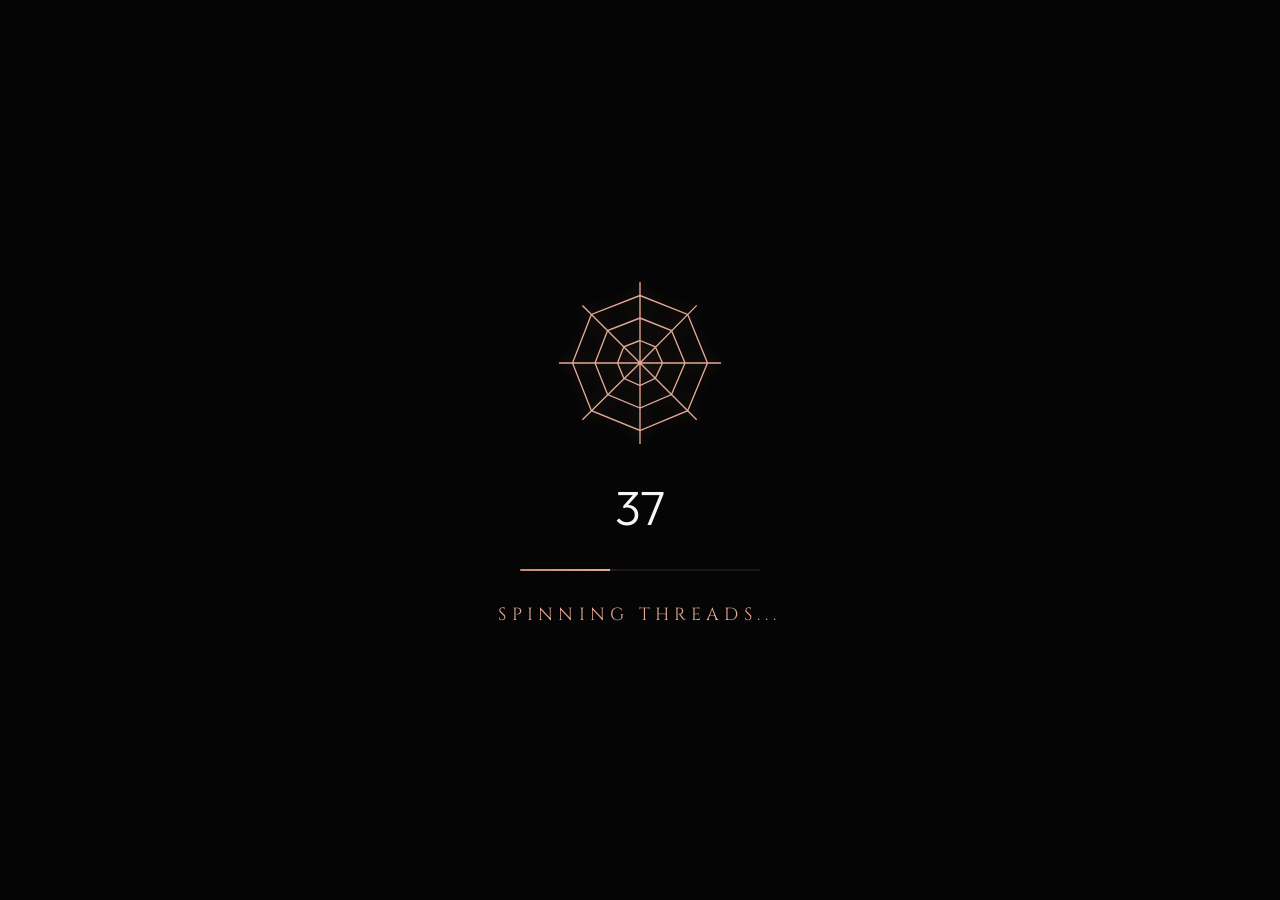
==== commit 23ee2f2f: "chore: convert landing page into maintenance / coming soon page" ====
--- a/index.html
+++ b/index.html
@@ -8,20 +8,20 @@
     <!-- Primary Meta Tags -->
     <title>Arenea Den | We Weave Digital Experiences</title>
     <meta name="title" content="Arenea Den | We Weave Digital Experiences">
-    <meta name="description" content="Arenea Den is a premium digital agency. We weave web development, UI/UX design, mobile apps, digital marketing, and cloud solutions into seamless, high-performance digital experiences.">
+    <meta name="description" content="Arenea Den is weaving its digital den. Our brand new experience is launching soon. Stay tuned.">
 
     <!-- Open Graph / Facebook -->
     <meta property="og:type" content="website">
     <meta property="og:url" content="https://areneaden.com/">
     <meta property="og:title" content="Arenea Den | We Weave Digital Experiences">
-    <meta property="og:description" content="Premium digital agency specializing in Web Development, UI/UX Design, Mobile Apps, Cloud Solutions, and Digital Marketing.">
+    <meta property="og:description" content="We are currently weaving our digital den. Launching soon.">
     <meta property="og:image" content="./assets/arenea_den_og.jpg">
 
     <!-- Twitter -->
     <meta property="twitter:card" content="summary_large_image">
     <meta property="twitter:url" content="https://areneaden.com/">
     <meta property="twitter:title" content="Arenea Den | We Weave Digital Experiences">
-    <meta property="twitter:description" content="Premium digital agency specializing in Web Development, UI/UX Design, Mobile Apps, Cloud Solutions, and Digital Marketing.">
+    <meta property="twitter:description" content="We are currently weaving our digital den. Launching soon.">
     <meta property="twitter:image" content="./assets/arenea_den_og.jpg">
 
     <!-- Favicon -->
@@ -29,8 +29,127 @@
 
     <!-- Stylesheet -->
     <link rel="stylesheet" href="style.css">
+    
+    <style>
+        /* Specific overrides for the Coming Soon / Maintenance Layout */
+        .coming-soon-container {
+            display: flex;
+            flex-direction: column;
+            align-items: center;
+            justify-content: center;
+            min-height: 80vh;
+            text-align: center;
+            position: relative;
+            z-index: 2;
+            padding: 2rem;
+        }
+        
+        .maintenance-badge {
+            background: rgba(226, 169, 149, 0.05);
+            border: 1px solid rgba(226, 169, 149, 0.2);
+            color: var(--accent-color);
+            padding: 0.5rem 1.5rem;
+            border-radius: 30px;
+            font-size: 0.8rem;
+            text-transform: uppercase;
+            letter-spacing: 0.2em;
+            margin-bottom: 2rem;
+            display: inline-block;
+            backdrop-filter: blur(5px);
+            animation: pulseBadge 2s infinite ease-in-out;
+        }
+
+        @keyframes pulseBadge {
+            0%, 100% { border-color: rgba(226, 169, 149, 0.2); box-shadow: 0 0 0 transparent; }
+            50% { border-color: rgba(226, 169, 149, 0.5); box-shadow: 0 0 10px rgba(226, 169, 149, 0.1); }
+        }
+
+        .newsletter-form {
+            margin-top: 3rem;
+            width: 100%;
+            max-width: 450px;
+            display: flex;
+            gap: 1rem;
+            background: rgba(15, 15, 15, 0.6);
+            border: 1px solid var(--card-border);
+            padding: 0.5rem 0.5rem 0.5rem 1.5rem;
+            border-radius: 50px;
+            backdrop-filter: blur(12px);
+            transition: var(--transition-smooth);
+        }
+
+        .newsletter-form:focus-within {
+            border-color: var(--accent-color);
+            box-shadow: 0 0 20px var(--accent-glow);
+        }
+
+        .newsletter-input {
+            flex: 1;
+            background: transparent;
+            border: none;
+            color: var(--text-primary);
+            font-family: var(--font-body);
+            font-size: 0.95rem;
+        }
+
+        .newsletter-input::placeholder {
+            color: var(--text-secondary);
+        }
+
+        .newsletter-btn {
+            background: var(--accent-color);
+            border: none;
+            color: var(--bg-color);
+            padding: 0.8rem 1.8rem;
+            border-radius: 40px;
+            font-family: var(--font-body);
+            font-weight: 700;
+            font-size: 0.85rem;
+            letter-spacing: 0.1em;
+            text-transform: uppercase;
+            cursor: pointer;
+            transition: var(--transition-smooth);
+        }
+
+        .newsletter-btn:hover {
+            transform: scale(1.03);
+            box-shadow: 0 4px 15px rgba(226, 169, 149, 0.3);
+        }
+
+        .social-footer {
+            position: absolute;
+            bottom: 2rem;
+            left: 50%;
+            transform: translateX(-50%);
+            display: flex;
+            gap: 1.5rem;
+            z-index: 2;
+        }
+
+        @media (max-width: 576px) {
+            .newsletter-form {
+                flex-direction: column;
+                background: transparent;
+                border: none;
+                padding: 0;
+                gap: 1rem;
+            }
+            .newsletter-input {
+                background: rgba(15, 15, 15, 0.6);
+                border: 1px solid var(--card-border);
+                padding: 1rem 1.5rem;
+                border-radius: 30px;
+                width: 100%;
+                text-align: center;
+            }
+            .newsletter-btn {
+                width: 100%;
+                padding: 1rem;
+            }
+        }
+    </style>
 </head>
-<body style="overflow-y: hidden;"> <!-- Overflow hidden until preloader finishes -->
+<body style="overflow-y: hidden;">
 
     <!-- ==========================================
          PRELOADER OVERLAY
@@ -39,7 +158,6 @@
         <div class="preloader-content">
             <!-- Self-Drawing SVG Spider Web -->
             <svg class="web-svg" viewBox="0 0 200 200">
-                <!-- Spokes -->
                 <path class="web-path" d="
                     M100,100 L100,10 
                     M100,100 L163,36 
@@ -66,7 +184,7 @@
     <!-- ==========================================
          NAVIGATION HEADER
          ========================================== -->
-    <header>
+    <header style="border-bottom: none; background: transparent; backdrop-filter: none;">
         <a href="#" class="logo">
             <!-- Custom Spider Logo SVG -->
             <svg viewBox="0 0 100 100">
@@ -77,372 +195,49 @@
             </svg>
             <span class="logo-text">Arenea Den</span>
         </a>
-        <ul class="nav-links">
-            <li><a href="#home" class="active">Home</a></li>
-            <li><a href="#services">Services</a></li>
-            <li><a href="#about">About</a></li>
-            <li><a href="#contact">Contact</a></li>
-        </ul>
-        <a href="#contact" class="nav-cta">Get In Touch</a>
     </header>
 
     <!-- ==========================================
-         HERO SECTION (WITH INTERACTIVE CANVAS)
+         HERO CANVAS & COMING SOON CONTENT
          ========================================== -->
-    <section id="home" class="hero">
+    <section id="home" class="hero" style="position: relative; height: 100vh;">
         <canvas id="hero-canvas"></canvas>
-        <div class="hero-content">
-            <div class="hero-title-container">
-                <h1 class="hero-title">Arenea Den</h1>
-            </div>
-            <p class="hero-tagline">We Weave Digital Experiences</p>
-            <div class="hero-buttons">
-                <a href="#services" class="btn btn-primary">Our Services</a>
-                <a href="#contact" class="btn btn-secondary">Weave a Project</a>
-            </div>
+        
+        <div class="coming-soon-container">
+            <div class="maintenance-badge">Weaving Our Digital Den</div>
+            <h1 class="hero-title">Arenea Den</h1>
+            <p class="hero-tagline" style="margin-bottom: 1.5rem;">We Weave Digital Experiences</p>
+            <p style="color: var(--text-secondary); max-width: 500px; line-height: 1.8; font-weight: 300;">
+                Our new digital home is currently under construction. We are crafting something intricate, immersive, and beautiful. Launching soon.
+            </p>
+            
+            <!-- Newsletter Subscription Form -->
+            <form class="newsletter-form" onsubmit="event.preventDefault(); alert('You have been added to the web! We will notify you when we launch.'); this.reset();">
+                <input type="email" class="newsletter-input" placeholder="Enter your email for updates..." required>
+                <button type="submit" class="newsletter-btn">Join the Web</button>
+            </form>
+        </div>
+
+        <!-- Social Links at bottom -->
+        <div class="social-footer">
+            <a href="#" class="social-link">
+                <svg viewBox="0 0 24 24">
+                    <path d="M23 3a10.9 10.9 0 0 1-3.14 1.53 4.48 4.48 0 0 0-7.86 3v1A10.66 10.66 0 0 1 3 4s-4 9 5 13a11.64 11.64 0 0 1-7 2c9 5 20 0 20-11.5a4.5 4.5 0 0 0-.08-.83A7.72 7.72 0 0 0 23 3z"></path>
+                </svg>
+            </a>
+            <a href="#" class="social-link">
+                <svg viewBox="0 0 24 24">
+                    <path d="M9 19c-5 1.5-5-2.5-7-3m14 6v-3.87a3.37 3.37 0 0 0-.94-2.61c3.14-.35 6.44-1.54 6.44-7A5.44 5.44 0 0 0 20 4.77 5.07 5.07 0 0 0 19.91 1S18.73.65 16 2.48a13.38 13.38 0 0 0-7 0C6.27.65 5.09 1 5.09 1A5.07 5.07 0 0 0 5 4.77a5.44 5.44 0 0 0-1.5 3.78c0 5.42 3.3 6.61 6.44 7A3.37 3.37 0 0 0 9 18.13V22"></path>
+                </svg>
+            </a>
+            <a href="#" class="social-link">
+                <svg viewBox="0 0 24 24">
+                    <path d="M16 8a6 6 0 0 1 6 6v7h-4v-7a2 2 0 0 0-2-2 2 2 0 0 0-2 2v7h-4v-7a6 6 0 0 1 6-6zM2 9h4v12H2z"></path>
+                    <circle cx="4" cy="4" r="2"></circle>
+                </svg>
+            </a>
         </div>
     </section>
-
-    <!-- ==========================================
-         SERVICES SECTION
-         ========================================== -->
-    <section id="services" class="container">
-        <div class="section-header reveal">
-            <span class="section-subtitle">Capabilities</span>
-            <h2 class="section-title">Our Digital Craft</h2>
-        </div>
-        
-        <div class="services-grid">
-            <!-- 1. Web Development -->
-            <div class="service-card reveal reveal-delay-1">
-                <div class="card-inner">
-                    <div class="service-icon-container">
-                        <!-- Code / Web Icon -->
-                        <svg viewBox="0 0 24 24">
-                            <polyline points="16 18 22 12 16 6"></polyline>
-                            <polyline points="8 6 2 12 8 18"></polyline>
-                            <line x1="14" y1="4" x2="10" y2="20"></line>
-                        </svg>
-                    </div>
-                    <h3 class="service-title">Web Development</h3>
-                    <p class="service-desc">Building lightning-fast, secure, and modern websites engineered for scale and performance.</p>
-                </div>
-                <!-- Decorative background web -->
-                <svg class="card-web-bg" viewBox="0 0 100 100">
-                    <path d="M0,100 L100,0 M20,100 Q60,60 100,20 M40,100 Q70,70 100,40 M60,100 Q85,85 100,60" stroke="var(--accent-color)" stroke-width="0.5" fill="none" />
-                </svg>
-            </div>
-
-            <!-- 2. UI/UX Design -->
-            <div class="service-card reveal reveal-delay-2">
-                <div class="card-inner">
-                    <div class="service-icon-container">
-                        <!-- Design Pen Icon -->
-                        <svg viewBox="0 0 24 24">
-                            <path d="M12 22C17.5228 22 22 17.5228 22 12C22 6.47715 17.5228 2 12 2C6.47715 2 2 6.47715 2 12C2 17.5228 6.47715 22 12 22Z"></path>
-                            <path d="M12 2V12L19 15"></path>
-                        </svg>
-                    </div>
-                    <h3 class="service-title">UI/UX Design</h3>
-                    <p class="service-desc">Designing intuitive, user-centric, and engaging interfaces that offer seamless digital journeys.</p>
-                </div>
-                <svg class="card-web-bg" viewBox="0 0 100 100">
-                    <path d="M0,100 L100,0 M20,100 Q60,60 100,20 M40,100 Q70,70 100,40 M60,100 Q85,85 100,60" stroke="var(--accent-color)" stroke-width="0.5" fill="none" />
-                </svg>
-            </div>
-
-            <!-- 3. Mobile Development -->
-            <div class="service-card reveal reveal-delay-3">
-                <div class="card-inner">
-                    <div class="service-icon-container">
-                        <!-- Smartphone Icon -->
-                        <svg viewBox="0 0 24 24">
-                            <rect x="5" y="2" width="14" height="20" rx="2" ry="2"></rect>
-                            <line x1="12" y1="18" x2="12.01" y2="18"></line>
-                        </svg>
-                    </div>
-                    <h3 class="service-title">Mobile Development</h3>
-                    <p class="service-desc">Creating powerful, native, and cross-platform mobile applications for iOS and Android.</p>
-                </div>
-                <svg class="card-web-bg" viewBox="0 0 100 100">
-                    <path d="M0,100 L100,0 M20,100 Q60,60 100,20 M40,100 Q70,70 100,40 M60,100 Q85,85 100,60" stroke="var(--accent-color)" stroke-width="0.5" fill="none" />
-                </svg>
-            </div>
-
-            <!-- 4. Digital Marketing -->
-            <div class="service-card reveal">
-                <div class="card-inner">
-                    <div class="service-icon-container">
-                        <!-- Growth/Chart Icon -->
-                        <svg viewBox="0 0 24 24">
-                            <line x1="18" y1="20" x2="18" y2="10"></line>
-                            <line x1="12" y1="20" x2="12" y2="4"></line>
-                            <line x1="6" y1="20" x2="6" y2="14"></line>
-                        </svg>
-                    </div>
-                    <h3 class="service-title">Digital Marketing</h3>
-                    <p class="service-desc">Growing your brand's presence with performance-driven marketing and strategic content.</p>
-                </div>
-                <svg class="card-web-bg" viewBox="0 0 100 100">
-                    <path d="M0,100 L100,0 M20,100 Q60,60 100,20 M40,100 Q70,70 100,40 M60,100 Q85,85 100,60" stroke="var(--accent-color)" stroke-width="0.5" fill="none" />
-                </svg>
-            </div>
-
-            <!-- 5. Graphic Design -->
-            <div class="service-card reveal reveal-delay-1">
-                <div class="card-inner">
-                    <div class="service-icon-container">
-                        <!-- Paintbrush Icon -->
-                        <svg viewBox="0 0 24 24">
-                            <path d="M12 22C17.5228 22 22 17.5228 22 12C22 6.47715 17.5228 2 12 2C6.47715 2 2 7.5 2 12C2 14.5 3.5 16.5 5 18C5.83 18.83 6 20 6 21C6 21.5 6.5 22 7 22H12Z"></path>
-                            <circle cx="7.5" cy="10.5" r="1.5"></circle>
-                            <circle cx="11.5" cy="7.5" r="1.5"></circle>
-                            <circle cx="16.5" cy="9.5" r="1.5"></circle>
-                            <circle cx="15.5" cy="14.5" r="1.5"></circle>
-                        </svg>
-                    </div>
-                    <h3 class="service-title">Graphic Design</h3>
-                    <p class="service-desc">Crafting unique, compelling, and storytelling visuals that define your brand identity.</p>
-                </div>
-                <svg class="card-web-bg" viewBox="0 0 100 100">
-                    <path d="M0,100 L100,0 M20,100 Q60,60 100,20 M40,100 Q70,70 100,40 M60,100 Q85,85 100,60" stroke="var(--accent-color)" stroke-width="0.5" fill="none" />
-                </svg>
-            </div>
-
-            <!-- 6. Video Production -->
-            <div class="service-card reveal reveal-delay-2">
-                <div class="card-inner">
-                    <div class="service-icon-container">
-                        <!-- Video Icon -->
-                        <svg viewBox="0 0 24 24">
-                            <polygon points="23 7 16 12 23 17 23 7"></polygon>
-                            <rect x="1" y="5" width="15" height="14" rx="2" ry="2"></rect>
-                        </svg>
-                    </div>
-                    <h3 class="service-title">Video Production</h3>
-                    <p class="service-desc">Weaving high-quality, engaging, and cinematic video stories that capture and inspire audiences.</p>
-                </div>
-                <svg class="card-web-bg" viewBox="0 0 100 100">
-                    <path d="M0,100 L100,0 M20,100 Q60,60 100,20 M40,100 Q70,70 100,40 M60,100 Q85,85 100,60" stroke="var(--accent-color)" stroke-width="0.5" fill="none" />
-                </svg>
-            </div>
-
-            <!-- 7. SEO Services -->
-            <div class="service-card reveal reveal-delay-3">
-                <div class="card-inner">
-                    <div class="service-icon-container">
-                        <!-- Search Icon -->
-                        <svg viewBox="0 0 24 24">
-                            <circle cx="11" cy="11" r="8"></circle>
-                            <line x1="21" y1="21" x2="16.65" y2="16.65"></line>
-                        </svg>
-                    </div>
-                    <h3 class="service-title">SEO Services</h3>
-                    <p class="service-desc">Optimizing your visibility and search engine authority to drive organic traffic and growth.</p>
-                </div>
-                <svg class="card-web-bg" viewBox="0 0 100 100">
-                    <path d="M0,100 L100,0 M20,100 Q60,60 100,20 M40,100 Q70,70 100,40 M60,100 Q85,85 100,60" stroke="var(--accent-color)" stroke-width="0.5" fill="none" />
-                </svg>
-            </div>
-
-            <!-- 8. Cloud Solutions -->
-            <div class="service-card reveal">
-                <div class="card-inner">
-                    <div class="service-icon-container">
-                        <!-- Cloud Icon -->
-                        <svg viewBox="0 0 24 24">
-                            <path d="M18 10h-1.26A8 8 0 1 0 9 20h9a5 5 0 0 0 0-10z"></path>
-                        </svg>
-                    </div>
-                    <h3 class="service-title">Cloud Solutions</h3>
-                    <p class="service-desc">Architecting secure, scalable, and highly available cloud infrastructure for modern apps.</p>
-                </div>
-                <svg class="card-web-bg" viewBox="0 0 100 100">
-                    <path d="M0,100 L100,0 M20,100 Q60,60 100,20 M40,100 Q70,70 100,40 M60,100 Q85,85 100,60" stroke="var(--accent-color)" stroke-width="0.5" fill="none" />
-                </svg>
-            </div>
-        </div>
-    </section>
-
-    <!-- ==========================================
-         VALUES SECTION
-         ========================================== -->
-    <section class="values-section">
-        <div class="container">
-            <div class="values-grid">
-                <!-- Creative Ideas -->
-                <div class="value-item reveal">
-                    <svg class="value-icon" viewBox="0 0 24 24">
-                        <path d="M9 21h6v-1H9v1zm3-19C8.14 2 5 5.14 5 9c0 2.38 1.19 4.47 3 5.74V17c0 .55.45 1 1 1h6c.55 0 1-.45 1-1v-2.26c1.81-1.27 3-3.36 3-5.74 0-3.86-3.14-7-7-7zm2.85 11.1l-.85.6V16h-4v-2.3l-.85-.6C8.25 12.01 7 10.59 7 9c0-2.76 2.24-5 5-5s5 2.24 5 5c0 1.59-1.25 3.01-3.15 4.1z"></path>
-                    </svg>
-                    <h4 class="value-title">Creative Ideas</h4>
-                    <span class="value-desc">Innovative Thinking</span>
-                </div>
-
-                <!-- Strategic Approach -->
-                <div class="value-item reveal reveal-delay-1">
-                    <svg class="value-icon" viewBox="0 0 24 24">
-                        <circle cx="12" cy="12" r="10"></circle>
-                        <circle cx="12" cy="12" r="6"></circle>
-                        <circle cx="12" cy="12" r="2"></circle>
-                    </svg>
-                    <h4 class="value-title">Strategic Approach</h4>
-                    <span class="value-desc">Precision Planning</span>
-                </div>
-
-                <!-- Quality Assured -->
-                <div class="value-item reveal reveal-delay-2">
-                    <svg class="value-icon" viewBox="0 0 24 24">
-                        <path d="M12 22s8-4 8-10V5l-8-3-8 3v7c0 6 8 10 8 10z"></path>
-                        <polyline points="9 11 11 13 15 9"></polyline>
-                    </svg>
-                    <h4 class="value-title">Quality Assured</h4>
-                    <span class="value-desc">Flawless Delivery</span>
-                </div>
-
-                <!-- Results Driven -->
-                <div class="value-item reveal reveal-delay-3">
-                    <svg class="value-icon" viewBox="0 0 24 24">
-                        <path d="M4.5 16.5c-1.5 1.25-2.5 3.5-2.5 3.5s2.25-1 3.5-2.5"></path>
-                        <path d="M12 2C6.5 2 2 6.5 2 12c0 2 .5 3.5 1.5 4.5L12 8l8.5-8.5C19 1 17.5 1.5 15.5 1.5L12 2z"></path>
-                        <path d="M16.5 4.5l-8.5 8.5 4.5 1.5L22.5 1.5 16.5 4.5z"></path>
-                    </svg>
-                    <h4 class="value-title">Results Driven</h4>
-                    <span class="value-desc">Tangible Impact</span>
-                </div>
-            </div>
-        </div>
-    </section>
-
-    <!-- ==========================================
-         ABOUT SECTION
-         ========================================== -->
-    <section id="about" class="container">
-        <div class="about-banner">
-            <div class="about-text reveal">
-                <span class="section-subtitle">Our Philosophy</span>
-                <h3>We weave intricate digital structures designed to capture and convert.</h3>
-                <p>At Arenea Den, we believe that digital experiences shouldn't just exist—they should captivate. Like a spider weaving its web, we build systems with meticulous detail, ensuring every node, line of code, and visual accent serves a precise purpose. We blend striking aesthetics with cutting-edge engineering to create a digital home for your brand.</p>
-                <a href="#contact" class="btn btn-primary">Start a Collaboration</a>
-            </div>
-            <div class="about-visual reveal">
-                <!-- Large Rotating Web Background -->
-                <svg class="about-visual-web" viewBox="0 0 200 200">
-                    <path stroke="var(--accent-color)" stroke-width="0.5" fill="none" d="
-                        M100,100 L100,10 M100,100 L163,36 M100,100 L190,100 M100,100 L163,163 M100,100 L100,190 M100,100 L36,163 M100,100 L10,100 M100,100 L36,36
-                        M100,90 L110,93 L115,100 L110,107 L100,110 L90,107 L85,100 L90,93 Z
-                        M100,75 L117,82 L125,100 L117,117 L100,125 L82,117 L75,100 L82,82 Z
-                        M100,60 L128,70 L140,100 L128,130 L100,140 L72,130 L60,100 L72,70 Z
-                        M100,45 L138,58 L155,100 L138,141 L100,155 L61,141 L45,100 L61,58 Z
-                        M100,30 L150,49 L170,100 L150,151 L100,170 L50,151 L30,100 L50,49 Z
-                    " />
-                </svg>
-                <!-- Stylized Central Spider -->
-                <svg class="about-spider-center" viewBox="0 0 100 100">
-                    <path d="M50,35 C45,35 42,40 42,45 C42,50 45,55 50,55 C55,55 58,50 58,45 C58,40 55,35 50,35 Z M50,57 C42,57 37,63 37,72 C37,81 42,87 50,87 C58,87 63,81 63,72 C63,63 58,57 50,57 Z" />
-                    <path d="M42,45 Q25,35 15,50 M42,48 Q20,45 12,65 M42,51 Q20,60 15,80 M42,54 Q25,75 25,92" stroke="currentColor" stroke-width="2" fill="none" />
-                    <path d="M58,45 Q75,35 85,50 M58,48 Q80,45 88,65 M58,51 Q80,60 85,80 M58,54 Q75,75 75,92" stroke="currentColor" stroke-width="2" fill="none" />
-                    <path d="M47,36 Q43,28 47,22 M53,36 Q57,28 53,22" stroke="currentColor" stroke-width="2" fill="none" />
-                </svg>
-            </div>
-        </div>
-    </section>
-
-    <!-- ==========================================
-         CONTACT SECTION
-         ========================================== -->
-    <section id="contact" class="container">
-        <div class="contact-container">
-            <div class="contact-info reveal">
-                <span class="section-subtitle">Get In Touch</span>
-                <h3>Ready to weave?</h3>
-                <p>Let's discuss how we can bring your digital vision to life. Fill out the form or reach out directly to enter the den.</p>
-                
-                <div class="contact-methods">
-                    <!-- Email -->
-                    <div class="contact-method-item">
-                        <div class="contact-method-icon">
-                            <svg viewBox="0 0 24 24">
-                                <path d="M4 4h16c1.1 0 2 .9 2 2v12c0 1.1-.9 2-2 2H4c-1.1 0-2-.9-2-2V6c0-1.1.9-2 2-2z"></path>
-                                <polyline points="22,6 12,13 2,6"></polyline>
-                            </svg>
-                        </div>
-                        <div class="contact-method-detail">
-                            <h4>Email Us</h4>
-                            <p>hello@areneaden.com</p>
-                        </div>
-                    </div>
-                    
-                    <!-- Location -->
-                    <div class="contact-method-item">
-                        <div class="contact-method-icon">
-                            <svg viewBox="0 0 24 24">
-                                <path d="M21 10c0 7-9 13-9 13s-9-6-9-13a9 9 0 0 1 18 0z"></circle>
-                                <circle cx="12" cy="10" r="3"></circle>
-                            </svg>
-                        </div>
-                        <div class="contact-method-detail">
-                            <h4>Den Location</h4>
-                            <p>Global / Remote Agency</p>
-                        </div>
-                    </div>
-                </div>
-            </div>
-
-            <!-- Contact Form -->
-            <form class="contact-form reveal reveal-delay-1" onsubmit="event.preventDefault(); alert('Your message has been woven into our queue! We will contact you shortly.');">
-                <div class="form-group">
-                    <input type="text" id="name" class="form-input" placeholder=" " required>
-                    <label for="name" class="form-label">Your Name</label>
-                </div>
-                <div class="form-group">
-                    <input type="email" id="email" class="form-input" placeholder=" " required>
-                    <label for="email" class="form-label">Email Address</label>
-                </div>
-                <div class="form-group">
-                    <input type="text" id="project" class="form-input" placeholder=" ">
-                    <label for="project" class="form-label">Project Type (e.g. Web, App, UI/UX)</label>
-                </div>
-                <div class="form-group">
-                    <textarea id="message" class="form-input" placeholder=" " required></textarea>
-                    <label for="message" class="form-label">Tell us about your vision</label>
-                </div>
-                <button type="submit" class="submit-btn">Send Message</button>
-            </form>
-        </div>
-    </section>
-
-    <!-- ==========================================
-         FOOTER
-         ========================================== -->
-    <footer>
-        <div class="container footer-content">
-            <div class="copyright">
-                <p>&copy; 2026 Arenea Den. We weave digital experiences. All rights reserved.</p>
-            </div>
-            <div class="social-links">
-                <!-- Twitter -->
-                <a href="#" class="social-link">
-                    <svg viewBox="0 0 24 24">
-                        <path d="M23 3a10.9 10.9 0 0 1-3.14 1.53 4.48 4.48 0 0 0-7.86 3v1A10.66 10.66 0 0 1 3 4s-4 9 5 13a11.64 11.64 0 0 1-7 2c9 5 20 0 20-11.5a4.5 4.5 0 0 0-.08-.83A7.72 7.72 0 0 0 23 3z"></path>
-                    </svg>
-                </a>
-                <!-- GitHub -->
-                <a href="#" class="social-link">
-                    <svg viewBox="0 0 24 24">
-                        <path d="M9 19c-5 1.5-5-2.5-7-3m14 6v-3.87a3.37 3.37 0 0 0-.94-2.61c3.14-.35 6.44-1.54 6.44-7A5.44 5.44 0 0 0 20 4.77 5.07 5.07 0 0 0 19.91 1S18.73.65 16 2.48a13.38 13.38 0 0 0-7 0C6.27.65 5.09 1 5.09 1A5.07 5.07 0 0 0 5 4.77a5.44 5.44 0 0 0-1.5 3.78c0 5.42 3.3 6.61 6.44 7A3.37 3.37 0 0 0 9 18.13V22"></path>
-                    </svg>
-                </a>
-                <!-- LinkedIn -->
-                <a href="#" class="social-link">
-                    <svg viewBox="0 0 24 24">
-                        <path d="M16 8a6 6 0 0 1 6 6v7h-4v-7a2 2 0 0 0-2-2 2 2 0 0 0-2 2v7h-4v-7a6 6 0 0 1 6-6zM2 9h4v12H2z"></path>
-                        <circle cx="4" cy="4" r="2"></circle>
-                    </svg>
-                </a>
-            </div>
-        </div>
-    </footer>
 
     <!-- Scripts -->
     <script src="script.js"></script>
